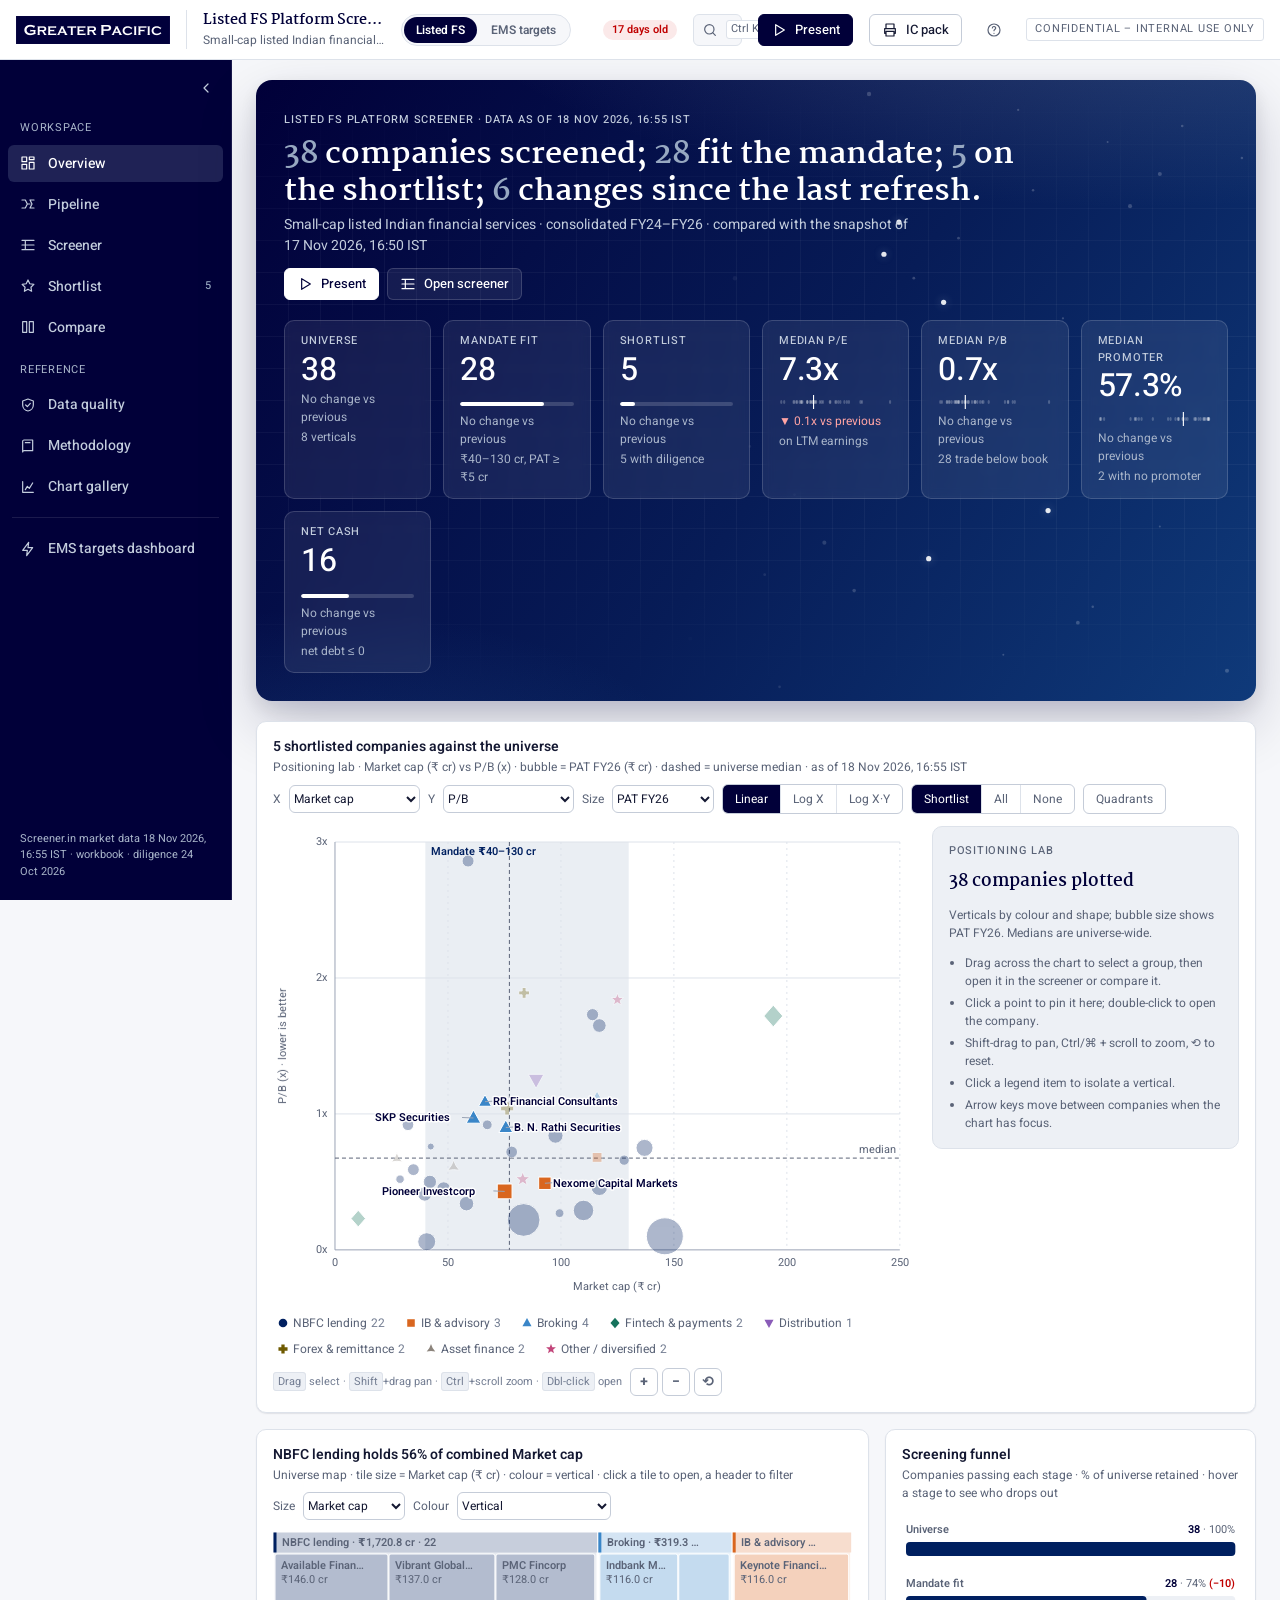
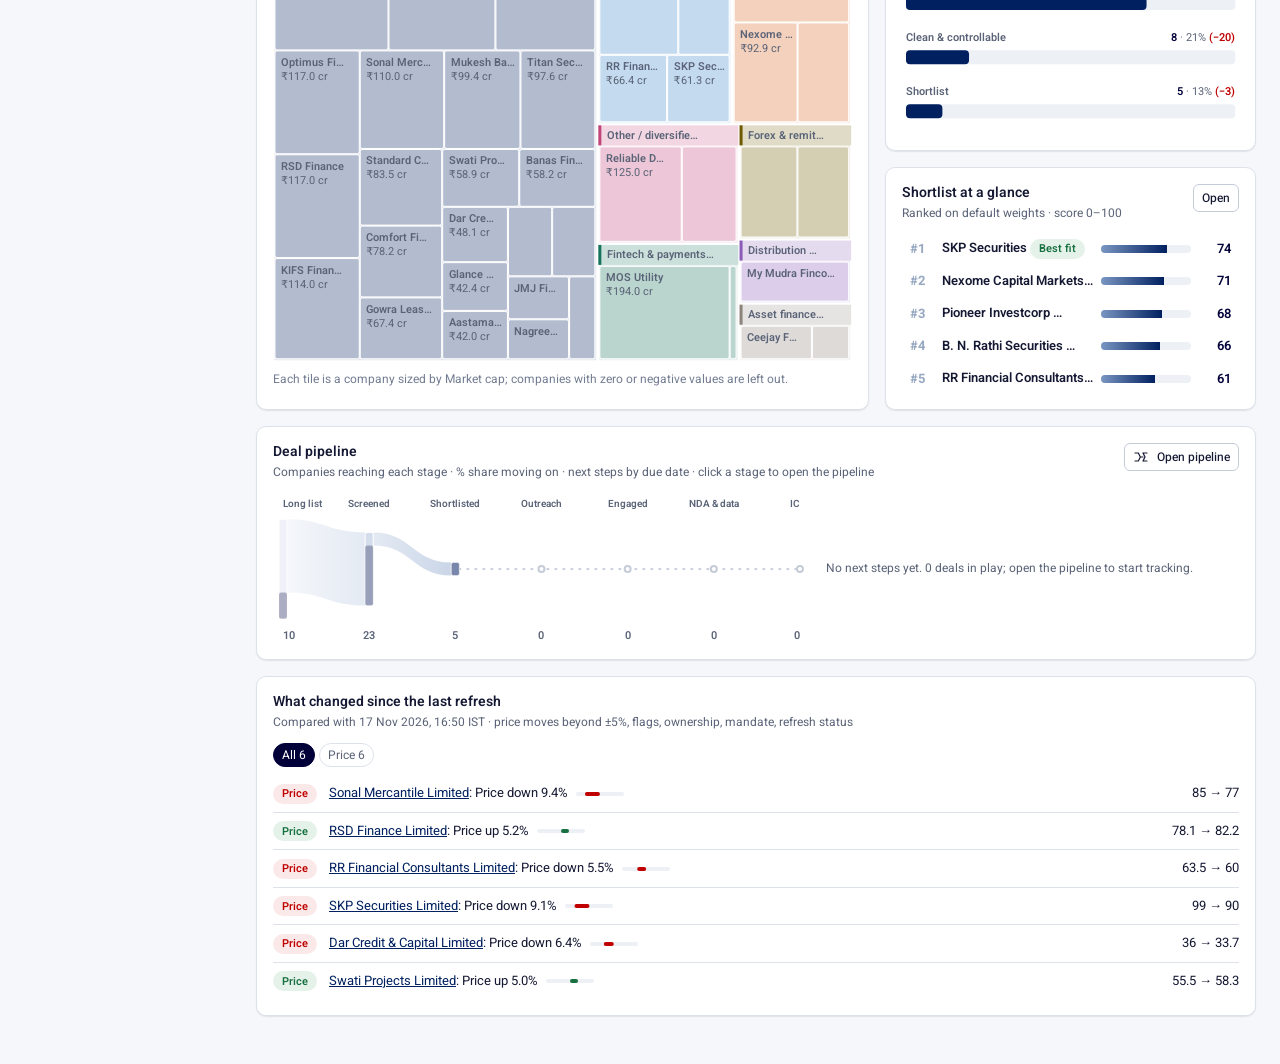
==== index.html @ 215ae6a1 "Rebuild dashboards" ====
<!doctype html>
<html lang="en-IN">
<head>
<meta charset="utf-8">
<meta name="viewport" content="width=device-width,initial-scale=1">
<meta name="robots" content="noindex,nofollow">
<meta name="generator" content="gpc-dashboard-kit 2026-11-18T11:25:16Z">
<title>Greater Pacific - dashboard</title>
<link rel="icon" type="image/png" href="[data-uri]">
<style>@font-face{font-family:'Heebo';font-style:normal;font-weight:100 900;font-display:swap;src:url([data-uri]) format('woff2')}
@font-face{font-family:'Martel';font-style:normal;font-weight:400;font-display:swap;src:url([data-uri]) format('woff2')}
@font-face{font-family:'Martel';font-style:normal;font-weight:700;font-display:swap;src:url([data-uri]) format('woff2')}
/* Greater Pacific dashboard kit — design tokens.
   The ONLY file allowed to contain literal colours, font sizes or spacing values (enforced by qa.ps1).
   Brand values: see brand/brand.json. Light theme only (no dark theme in the brand material). */
:root{
  color-scheme: light;

  /* Brand */
  --brand-primary:   #010039;  /* logo navy */
  --brand-secondary: #002060;  /* deck navy */
  --brand-accent:    #97A8C1;  /* website steel blue */
  --brand-on-primary:#FFFFFF;

  /* Neutral scale (cool grey, tuned toward the brand navy) */
  --n-0:   #FFFFFF;
  --n-50:  #F6F7FA;
  --n-100: #EDF0F5;
  --n-200: #DDE2EA;
  --n-300: #C5CCD8;
  --n-400: #9AA3B5;
  --n-500: #737D92;
  --n-600: #5A6377;
  --n-700: #434B5E;
  --n-800: #2A3044;
  --n-900: #141832;

  /* Surfaces, text, borders */
  --bg:            var(--n-50);
  --surface:       var(--n-0);
  --surface-sunk:  var(--n-100);
  --surface-raise: var(--n-0);
  --surface-brand: var(--brand-primary);
  --border:        var(--n-200);
  --border-strong: var(--n-300);
  --text:          var(--n-900);
  --text-muted:    var(--n-600);
  --text-subtle:   var(--n-500);
  --text-on-brand: var(--brand-on-primary);
  --link:          var(--brand-secondary);
  --focus:         #2F6FD6;
  --select-bg:     #E4EAF4;
  --hover-bg:      var(--n-100);
  --overlay:       rgba(1,0,57,.42);
  --shadow-1: 0 1px 2px rgba(1,0,57,.06), 0 1px 1px rgba(1,0,57,.04);
  --shadow-2: 0 6px 24px rgba(1,0,57,.14), 0 2px 6px rgba(1,0,57,.08);

  /* Semantic — chosen to sit apart from the navy/steel brand hues */
  --positive:    #17703F;
  --positive-bg: #E5F2EA;
  --negative:    #C00000;  /* the deck red, used only to mean "negative" */
  --negative-bg: #FBE9E9;
  --warning:     #9A5B00;
  --warning-bg:  #FBF0DC;
  --info:        #1D5FA8;
  --info-bg:     #E3EDF8;

  /* Data-viz: categorical (8), anchored on the brand navy; order = assignment order */
  --viz-1: #002060;  /* brand navy */
  --viz-2: #D9661F;  /* deck orange, deepened for contrast */
  --viz-3: #3A86C8;  /* deck light blue, deepened */
  --viz-4: #16735C;  /* teal */
  --viz-5: #8A5CB8;  /* violet */
  --viz-6: #6E5A00;  /* dark olive */
  --viz-7: #8C847C;  /* warm grey */
  --viz-8: #C2457A;  /* rose */
  --viz-muted: var(--n-300);
  --viz-band:  rgba(151,168,193,.20);
  --viz-grid:  var(--n-200);
  --viz-axis:  var(--n-400);
  --viz-median: var(--n-600);

  /* Sequential (navy, light → dark) */
  --seq-1: #EEF2F8; --seq-2: #D3DDEC; --seq-3: #A9BCD9; --seq-4: #7A96C2;
  --seq-5: #4D70A8; --seq-6: #284C8A; --seq-7: #002060;
  /* Diverging (red ↔ neutral ↔ navy) */
  --div-n3: #B2182B; --div-n2: #E07B6E; --div-n1: #F7CFC8; --div-0: #F2F2F2;
  --div-p1: #C9D6EA; --div-p2: #6F8FC4; --div-p3: #002060;

  /* Typography */
  --font-display: "Martel", Georgia, "Times New Roman", serif;
  --font-body: "Heebo", Arial, "Helvetica Neue", system-ui, sans-serif;
  --font-num: "Heebo", Arial, system-ui, sans-serif;
  --fs-display: 30px; --lh-display: 1.2;
  --fs-h1: 22px;      --lh-h1: 1.25;
  --fs-h2: 17px;      --lh-h2: 1.3;
  --fs-h3: 14px;      --lh-h3: 1.35;
  --fs-body: 14px;    --lh-body: 1.5;
  --fs-small: 13px;
  --fs-caption: 12px;
  --fs-micro: 11px;
  --fs-kpi: 24px;
  --fw-regular: 400; --fw-medium: 500; --fw-semibold: 600; --fw-bold: 700;
  --tracking-caps: .07em;

  /* Spacing (4px base) */
  --s-0: 0; --s-px: 1px; --s-half: 2px;
  --s-1: 4px; --s-2: 8px; --s-3: 12px; --s-4: 16px; --s-5: 20px; --s-6: 24px; --s-8: 32px; --s-10: 40px; --s-12: 48px; --s-16: 64px;

  /* Shape and layout */
  --r-1: 3px; --r-2: 6px; --r-3: 10px; --r-pill: 999px;
  --bw: 1px; --bw-2: 2px; --bw-3: 3px;
  --sidebar-w: 232px; --sidebar-w-collapsed: 60px; --header-h: 60px;
  --content-max: 1560px;
  --logo-h: 28px;  /* logo rendered height; min width 112px per brand.json */
  --icon: 16px; --dot: 8px; --spark-w: 64px; --spark-h: 18px;
  --z-header: 30; --z-drawer: 40; --z-modal: 50; --z-tip: 60;
  --dur-1: .12s; --dur-2: .35s; --dur-3: .6s; --dur-4: .9s;
  --ease: cubic-bezier(.2,.7,.2,1);
  --ease-spring: cubic-bezier(.34,1.4,.64,1);

  /* Brand surfaces on dark (hero bands, navy sidebar, presentation mode) */
  --hero-from: #010039;
  --hero-mid:  #071C57;
  --hero-to:   #0F3A7A;
  --hero-glow: rgba(151,168,193,.30);
  --hero-glow-2: rgba(58,134,200,.22);
  --hero-grid: rgba(255,255,255,.045);
  --on-dark: #FFFFFF;
  --on-dark-muted: #C3CDDD;
  --on-dark-subtle: #A9B5CA;
  --on-dark-border: rgba(255,255,255,.16);
  --glass-bg: rgba(255,255,255,.075);
  --glass-bg-hover: rgba(255,255,255,.13);
  --glass-border: rgba(255,255,255,.16);
  --positive-on-dark: #7CE3AE;
  --negative-on-dark: #FFA4A4;
  --warning-on-dark: #FFD48A;
  --star: #FFFFFF;
  --star-dim: rgba(255,255,255,.22);
  --star-glow: rgba(151,168,193,.55);
  --side-bg: #010039;
  --side-text: #C3CDDD;
  --side-text-strong: #FFFFFF;
  --side-hover: rgba(255,255,255,.07);
  --side-active: rgba(151,168,193,.20);
  --side-accent: #97A8C1;
  --side-border: rgba(255,255,255,.10);

  /* Interaction */
  --shadow-3: 0 24px 60px rgba(1,0,57,.20), 0 8px 20px rgba(1,0,57,.10);
  --shadow-hover: 0 10px 28px rgba(1,0,57,.12), 0 2px 6px rgba(1,0,57,.06);
  --brush-fill: rgba(47,111,214,.10);
  --brush-stroke: #2F6FD6;
  --pulse: rgba(0,32,96,.35);
  --pulse-on-dark: rgba(255,255,255,.55);
  --bar-pos: rgba(0,32,96,.12);
  --bar-neg: rgba(192,0,0,.12);
  --tint-strength: 26%;

  /* Extra type sizes */
  --fs-hero: 30px; --lh-hero: 1.22;
  --fs-hero-m: 21px;
  --fs-kpi-hero: 32px;
  --fs-tiny: 10px;

  /* Extra layout */
  --r-4: 16px;
  --hero-pad: 28px;
  --lab-h: 470px;
  --col-w: 276px; --drawer-w: 500px; --av: 26px; --av-sm: 18px;
  --river-particle: rgba(255,255,255,.85);
  --tm-h: 430px;
}

/* Greater Pacific dashboard kit — components. Uses tokens only (see tokens.css); qa.ps1 rejects literals. */
*{box-sizing:border-box}
html{scroll-padding-top:calc(var(--header-h) + var(--s-4))}
body{margin:var(--s-0);background:var(--bg);color:var(--text);font-family:var(--font-body);font-size:var(--fs-body);line-height:var(--lh-body);-webkit-font-smoothing:antialiased}
.num,td.n,.kpi-v,.tnum{font-family:var(--font-num);font-variant-numeric:tabular-nums lining-nums}
h1,h2,h3{margin:var(--s-0);font-weight:var(--fw-semibold)}
h1{font-family:var(--font-display);font-size:var(--fs-h1);line-height:var(--lh-h1);font-weight:var(--fw-bold);color:var(--brand-primary)}
h2{font-family:var(--font-body);font-size:var(--fs-h2);line-height:var(--lh-h2)}
h3{font-size:var(--fs-h3);line-height:var(--lh-h3)}
.display{font-family:var(--font-display);font-size:var(--fs-display);line-height:var(--lh-display);font-weight:var(--fw-bold);color:var(--brand-primary)}
.caption{font-size:var(--fs-caption);color:var(--text-muted)}
.eyebrow{font-size:var(--fs-micro);letter-spacing:var(--tracking-caps);text-transform:uppercase;color:var(--text-muted);font-weight:var(--fw-medium)}
.muted{color:var(--text-muted)} .subtle{color:var(--text-subtle)}
.pos{color:var(--positive)} .neg{color:var(--negative)} .na{color:var(--text-subtle)}
a{color:var(--link)}
button{font:inherit;color:inherit;cursor:pointer}
:focus-visible{outline:var(--bw-2) solid var(--focus);outline-offset:var(--s-half)}
.sr{position:absolute;width:var(--s-px);height:var(--s-px);overflow:hidden;clip:rect(0 0 0 0);white-space:nowrap}
.skip{position:absolute;left:var(--s-2);top:var(--s-2);z-index:var(--z-modal);background:var(--surface);padding:var(--s-2) var(--s-3);border-radius:var(--r-2);transform:translateY(-200%)}
.skip:focus{transform:none}

/* ---------- header ---------- */
.hdr{position:sticky;top:var(--s-0);z-index:var(--z-header);height:var(--header-h);background:var(--surface);border-bottom:var(--bw) solid var(--border);display:flex;align-items:center;gap:var(--s-4);padding:var(--s-0) var(--s-4)}
.hdr .logo{display:flex;align-items:center;padding:var(--s-1) var(--s-0);flex:none}
.hdr .logo img{height:var(--logo-h);width:auto;min-width:calc(var(--logo-h) * 5.5);display:block}
.hdr .prod{display:flex;flex-direction:column;min-width:var(--s-0);border-left:var(--bw) solid var(--border);padding-left:var(--s-4)}
.hdr .prod b{font-family:var(--font-display);font-size:var(--fs-h3);color:var(--brand-primary);white-space:nowrap;overflow:hidden;text-overflow:ellipsis;font-weight:var(--fw-bold)}
.hdr .prod span{font-size:var(--fs-caption);color:var(--text-muted);white-space:nowrap;overflow:hidden;text-overflow:ellipsis}
.hdr .grow{flex:1}
.hdr .caption{white-space:nowrap}
.hdr .conf{font-size:var(--fs-micro);letter-spacing:var(--tracking-caps);text-transform:uppercase;color:var(--text-muted);border:var(--bw) solid var(--border);border-radius:var(--r-1);padding:var(--s-half) var(--s-2);white-space:nowrap}
.iconbtn{display:inline-flex;align-items:center;justify-content:center;gap:var(--s-2);height:var(--s-8);min-width:var(--s-8);padding:var(--s-0) var(--s-2);border:var(--bw) solid transparent;background:transparent;border-radius:var(--r-2);color:var(--text-muted)}
.iconbtn:hover{background:var(--hover-bg);color:var(--text)}
.iconbtn svg{width:var(--icon);height:var(--icon);flex:none}
.searchbtn{white-space:nowrap;border-color:var(--border);color:var(--text-muted);min-width:calc(var(--s-16) * 3);justify-content:flex-start;background:var(--bg)}
.searchbtn kbd{margin-left:auto;font-family:var(--font-num);font-size:var(--fs-micro);border:var(--bw) solid var(--border);border-radius:var(--r-1);padding:var(--s-0) var(--s-1);background:var(--surface)}
.btn{display:inline-flex;align-items:center;gap:var(--s-2);height:var(--s-8);padding:var(--s-0) var(--s-3);border:var(--bw) solid var(--border-strong);background:var(--surface);border-radius:var(--r-2);font-size:var(--fs-small);font-weight:var(--fw-medium);color:var(--text);white-space:nowrap;text-decoration:none}
.btn:hover{border-color:var(--brand-secondary);color:var(--brand-secondary)}
.btn.primary{background:var(--brand-primary);border-color:var(--brand-primary);color:var(--text-on-brand)}
.btn.primary:hover{background:var(--brand-secondary);color:var(--text-on-brand)}
.btn.sm{height:calc(var(--s-6) + var(--s-1));padding:var(--s-0) var(--s-2);font-size:var(--fs-caption)}
.btn svg{width:var(--icon);height:var(--icon)}

/* pills */
.pill{display:inline-flex;align-items:center;gap:var(--s-1);height:calc(var(--s-5));padding:var(--s-0) var(--s-2);border-radius:var(--r-pill);font-size:var(--fs-micro);font-weight:var(--fw-semibold);white-space:nowrap;border:var(--bw) solid transparent;line-height:1}
.pill .dot{width:var(--dot);height:var(--dot);border-radius:var(--r-pill);flex:none}
.pill.pos{background:var(--positive-bg);color:var(--positive)}
.pill.neg{background:var(--negative-bg);color:var(--negative)}
.pill.warn{background:var(--warning-bg);color:var(--warning)}
.pill.info{background:var(--info-bg);color:var(--info)}
.pill.neu{background:var(--surface-sunk);color:var(--text-muted)}
.pill.brand{background:var(--brand-primary);color:var(--text-on-brand)}
.pill.outline{background:var(--surface);border-color:var(--border-strong);color:var(--text-muted)}
.vpill{display:inline-flex;align-items:center;gap:var(--s-1);font-size:var(--fs-micro);color:var(--text-muted);white-space:nowrap}
.vpill .dot{width:var(--dot);height:var(--dot);border-radius:var(--r-pill);flex:none}
.pills{display:flex;flex-wrap:wrap;gap:var(--s-1) var(--s-2);align-items:center}

/* ---------- shell ---------- */
.shell{display:grid;grid-template-columns:var(--sidebar-w) minmax(var(--s-0),1fr);min-height:calc(100vh - var(--header-h))}
.shell.collapsed{grid-template-columns:var(--sidebar-w-collapsed) minmax(var(--s-0),1fr)}
.side{position:sticky;top:var(--header-h);height:calc(100vh - var(--header-h));overflow:auto;background:var(--surface);border-right:var(--bw) solid var(--border);padding:var(--s-3) var(--s-2);display:flex;flex-direction:column;gap:var(--s-1)}
.side a{display:flex;align-items:center;gap:var(--s-3);padding:var(--s-2) var(--s-3);border-radius:var(--r-2);color:var(--text-muted);text-decoration:none;font-weight:var(--fw-medium);white-space:nowrap;overflow:hidden}
.side a svg{width:var(--icon);height:var(--icon);flex:none}
.side a:hover{background:var(--hover-bg);color:var(--text)}
.side a[aria-current=page]{background:var(--select-bg);color:var(--brand-primary)}
.side .ct{margin-left:auto;font-family:var(--font-num);font-size:var(--fs-micro);color:var(--text-subtle)}
.side .sep{height:var(--s-px);background:var(--border);margin:var(--s-2) var(--s-1)}
.side .foot{margin-top:auto;font-size:var(--fs-micro);color:var(--text-subtle);padding:var(--s-2) var(--s-3)}
.collapsed .side a span,.collapsed .side .ct,.collapsed .side .foot{display:none}
.collapsed .side a{justify-content:center;padding:var(--s-2)}
.main{min-width:var(--s-0);padding:var(--s-5) var(--s-6) var(--s-12);max-width:var(--content-max);width:100%}
.scrim{display:none}
@media (max-width:900px){
  .shell,.shell.collapsed{grid-template-columns:minmax(var(--s-0),1fr)}
  .side{position:fixed;left:var(--s-0);top:var(--s-0);height:100vh;width:min(var(--sidebar-w), 85vw);z-index:var(--z-drawer);transform:translateX(-105%);transition:transform var(--dur-1) var(--ease);box-shadow:var(--shadow-2)}
  .drawer-open .side{transform:none}
  .drawer-open .scrim{display:block;position:fixed;inset:var(--s-0);background:var(--overlay);z-index:calc(var(--z-drawer) - 1)}
  .collapsed .side a span,.collapsed .side .ct,.collapsed .side .foot{display:revert}
  .main{padding:var(--s-4) var(--s-4) var(--s-12)}
  .hdr{gap:var(--s-2);padding:var(--s-0) var(--s-3)}
  .hdr .prod,.hdr .conf-wide,.searchbtn .lbl,.searchbtn kbd,.hdr .hide-m{display:none}
  .searchbtn{min-width:var(--s-8)}
}
@media (min-width:901px){ .only-m{display:none!important} }

/* chips bar */
.chipbar{display:flex;flex-wrap:wrap;gap:var(--s-2);align-items:center;margin-bottom:var(--s-4)}
.chipbar:empty{display:none}
.fchip{display:inline-flex;align-items:center;gap:var(--s-1);height:var(--s-6);padding:var(--s-0) var(--s-1) var(--s-0) var(--s-3);border-radius:var(--r-pill);background:var(--select-bg);color:var(--brand-primary);font-size:var(--fs-caption);font-weight:var(--fw-medium);border:var(--bw) solid var(--border)}
.fchip button{border:0;background:transparent;width:calc(var(--s-5));height:calc(var(--s-5));border-radius:var(--r-pill);display:inline-flex;align-items:center;justify-content:center;color:var(--brand-primary)}
.fchip button:hover{background:var(--surface)}
.fchip button svg{width:var(--s-3);height:var(--s-3)}
.linkbtn{border:0;background:none;padding:var(--s-0);color:var(--link);font-size:var(--fs-caption);text-decoration:underline;text-underline-offset:var(--s-half)}

/* page header */
.ph{display:flex;flex-wrap:wrap;align-items:flex-end;justify-content:space-between;gap:var(--s-3) var(--s-6);margin-bottom:var(--s-4)}
.ph p{margin:var(--s-1) var(--s-0) var(--s-0);color:var(--text-muted);max-width:90ch}
.ph .acts{display:flex;flex-wrap:wrap;gap:var(--s-2)}

/* cards and grids */
.card{background:var(--surface);border:var(--bw) solid var(--border);border-radius:var(--r-3);padding:var(--s-4);min-width:var(--s-0);box-shadow:var(--shadow-1)}
.card.flush{padding:var(--s-0)}
.card-h{display:flex;flex-wrap:wrap;justify-content:space-between;align-items:flex-start;gap:var(--s-2) var(--s-4);margin-bottom:var(--s-3)}
.card.flush .card-h{padding:var(--s-4) var(--s-4) var(--s-0)}
.card-h h2{font-size:var(--fs-h3);font-weight:var(--fw-semibold)}
.card-h .sub{font-size:var(--fs-caption);color:var(--text-muted);margin-top:var(--s-half)}
.grid{display:grid;gap:var(--s-4)}
.g2{grid-template-columns:repeat(2,minmax(var(--s-0),1fr))}
.g3{grid-template-columns:repeat(3,minmax(var(--s-0),1fr))}
.g-main{grid-template-columns:minmax(var(--s-0),1.65fr) minmax(var(--s-0),1fr)}
@media (max-width:1100px){.g3,.g-main{grid-template-columns:minmax(var(--s-0),1fr)}}
@media (max-width:760px){.g2{grid-template-columns:minmax(var(--s-0),1fr)}}
.stack{display:flex;flex-direction:column;gap:var(--s-4)}

/* headline + KPIs */
.headline{font-family:var(--font-display);font-size:var(--fs-h2);line-height:var(--lh-h2);color:var(--brand-primary);margin:var(--s-0) var(--s-0) var(--s-4);max-width:100ch}
.kpis{display:grid;grid-template-columns:repeat(auto-fit,minmax(calc(var(--s-16) * 2.4),1fr));gap:var(--s-px);background:var(--border);border:var(--bw) solid var(--border);border-radius:var(--r-3);overflow:hidden}
.kpi{background:var(--surface);padding:var(--s-3) var(--s-4);display:flex;flex-direction:column;gap:var(--s-half);min-width:var(--s-0)}
.kpi-v{font-size:var(--fs-kpi);font-weight:var(--fw-medium);line-height:1.15;color:var(--text)}
.kpi-v small{font-size:var(--fs-small);color:var(--text-muted);font-weight:var(--fw-regular)}
.kpi .delta{font-size:var(--fs-caption);font-family:var(--font-num)}
.kpi .ctx{font-size:var(--fs-caption);color:var(--text-muted)}
a.kpi{text-decoration:none;color:inherit}
a.kpi:hover{background:var(--hover-bg)}

/* change list */
.chg{list-style:none;margin:var(--s-0);padding:var(--s-0);display:flex;flex-direction:column}
.chg li{display:grid;grid-template-columns:auto minmax(var(--s-0),1fr) auto;gap:var(--s-3);align-items:baseline;padding:var(--s-2) var(--s-0);border-bottom:var(--bw) solid var(--border);font-size:var(--fs-small)}
.chg li:last-child{border-bottom:0}
.chg .what{min-width:var(--s-0)}
.chg .v{font-family:var(--font-num);white-space:nowrap;max-width:calc(var(--s-16) * 3);overflow:hidden;text-overflow:ellipsis}
.empty{padding:var(--s-8) var(--s-4);text-align:center;color:var(--text-muted);font-size:var(--fs-small)}

/* ---------- table ---------- */
.tbar{display:flex;flex-wrap:wrap;gap:var(--s-2);align-items:center;padding:var(--s-3) var(--s-4);border-bottom:var(--bw) solid var(--border)}
.tbar .grow{flex:1}
.tbar select,.inp{font:inherit;font-size:var(--fs-small);height:var(--s-8);border:var(--bw) solid var(--border-strong);border-radius:var(--r-2);background:var(--surface);color:var(--text);padding:var(--s-0) var(--s-2);min-width:var(--s-0)}
.inp{width:100%}
.tscroll{overflow:auto;max-height:calc(100vh - var(--header-h) - var(--s-16) * 2)}
table.grid-t{border-collapse:separate;border-spacing:var(--s-0);width:max-content;min-width:100%;font-size:var(--fs-small)}
.grid-t th,.grid-t td{padding:var(--s-2) var(--s-3);border-bottom:var(--bw) solid var(--border);white-space:nowrap;background:var(--surface)}
.grid-t thead th{position:sticky;top:var(--s-0);z-index:3;font-weight:var(--fw-medium);color:var(--text-muted);font-size:var(--fs-caption);text-align:right;vertical-align:bottom;user-select:none}
.grid-t thead tr.grp th{top:var(--s-0);text-align:center;font-size:var(--fs-micro);letter-spacing:var(--tracking-caps);text-transform:uppercase;color:var(--brand-secondary);border-bottom:var(--bw-2) solid var(--brand-accent);padding:var(--s-1) var(--s-3)}
.grid-t thead tr.cols th{top:calc(var(--s-6) + var(--s-half))}
.grid-t thead th.sortable{cursor:pointer}
.grid-t thead th.sortable:hover{color:var(--text)}
.grid-t thead th[aria-sort]{color:var(--brand-primary)}
.grid-t .sortk{font-family:var(--font-num);font-size:var(--fs-micro);margin-left:var(--s-half)}
.grid-t td{text-align:right;font-family:var(--font-num);font-variant-numeric:tabular-nums}
.grid-t th.l,.grid-t td.l{text-align:left;font-family:var(--font-body)}
.grid-t .stk{position:sticky;left:var(--s-0);z-index:2;box-shadow:inset calc(var(--bw) * -1) 0 0 var(--border)}
.grid-t thead .stk{z-index:4}
.grid-t tbody tr{cursor:pointer}
.grid-t tbody tr:hover td{background:var(--hover-bg)}
.grid-t tbody tr.sel td{background:var(--select-bg)}
.grid-t td.first{min-width:calc(var(--s-16) * 4.4);max-width:calc(var(--s-16) * 5.2);white-space:normal}
.cname{font-weight:var(--fw-semibold);color:var(--text);display:block;line-height:1.3}
.cmeta{display:flex;flex-wrap:wrap;gap:var(--s-1) var(--s-2);margin-top:var(--s-1);font-size:var(--fs-micro);color:var(--text-muted)}
.grid-t td.desc{white-space:normal;min-width:calc(var(--s-16) * 4.5);max-width:calc(var(--s-16) * 6);color:var(--text-muted);font-size:var(--fs-caption);font-family:var(--font-body);text-align:left}
.grid-t .gstart{border-left:var(--bw) solid var(--border)}
.heat-p1{background:var(--div-p1)!important} .heat-p2{background:var(--div-p1)!important;box-shadow:inset 0 calc(var(--bw-3) * -1) 0 var(--div-p2)}
.heat-n1{background:var(--div-n1)!important} .heat-n2{background:var(--div-n1)!important;box-shadow:inset 0 calc(var(--bw-3) * -1) 0 var(--div-n2)}
.nm{color:var(--text-subtle);border-bottom:var(--bw) dotted var(--text-subtle);cursor:help}
.spark{display:inline-block;vertical-align:middle}
.mandate-edge td.first{box-shadow:inset var(--bw-3) 0 0 var(--brand-secondary), inset calc(var(--bw) * -1) 0 0 var(--border)}

/* popover / menus */
.pop{position:absolute;z-index:var(--z-modal);background:var(--surface);border:var(--bw) solid var(--border);border-radius:var(--r-3);box-shadow:var(--shadow-2);padding:var(--s-3);min-width:calc(var(--s-16) * 4);max-height:70vh;overflow:auto}
.pop h4{margin:var(--s-2) var(--s-0) var(--s-1);font-size:var(--fs-micro);letter-spacing:var(--tracking-caps);text-transform:uppercase;color:var(--text-muted)}
.chk{display:flex;align-items:center;gap:var(--s-2);font-size:var(--fs-small);padding:var(--s-1) var(--s-0);cursor:pointer}
.chk input{accent-color:var(--brand-secondary);width:var(--icon);height:var(--icon);margin:var(--s-0)}

/* filter panel */
.fpanel{display:flex;flex-direction:column;gap:var(--s-4)}
.fgrp{display:flex;flex-direction:column;gap:var(--s-2)}
.fgrp > .eyebrow{display:block}
.rng{display:grid;grid-template-columns:1fr auto 1fr;gap:var(--s-1);align-items:center}
.rng span{color:var(--text-subtle);font-size:var(--fs-caption)}
.rlab{display:flex;justify-content:space-between;gap:var(--s-2);font-size:var(--fs-small)}
.rlab em{font-style:normal;color:var(--text-subtle);font-family:var(--font-num);font-size:var(--fs-micro)}
.gchip{display:inline-flex;align-items:center;gap:var(--s-1);border:var(--bw) solid var(--border);border-radius:var(--r-pill);padding:var(--s-half) var(--s-2);font-size:var(--fs-caption);background:var(--surface);text-align:left;line-height:1.3}
.gchip .dot{width:var(--dot);height:var(--dot);border-radius:var(--r-pill);flex:none}
.gchip .n{font-family:var(--font-num);color:var(--text-subtle);font-size:var(--fs-micro)}
.gchip[aria-pressed=true]{background:var(--select-bg);border-color:var(--brand-secondary);color:var(--brand-primary)}
.scr-layout{display:grid;grid-template-columns:calc(var(--s-16) * 4) minmax(var(--s-0),1fr);gap:var(--s-4);align-items:start}
.scr-layout > .card:first-child{position:sticky;top:calc(var(--header-h) + var(--s-4));max-height:calc(100vh - var(--header-h) - var(--s-8));overflow:auto}
@media (max-width:1100px){.scr-layout{grid-template-columns:minmax(var(--s-0),1fr)}.scr-layout > .card:first-child{position:static;max-height:none}}
.scr-layout.nofp{grid-template-columns:minmax(var(--s-0),1fr)}
.scr-layout.nofp > aside{display:none}
details.fold > summary{cursor:pointer;list-style:none;display:flex;justify-content:space-between;align-items:center;font-weight:var(--fw-semibold)}
details.fold > summary::-webkit-details-marker{display:none}
@media (min-width:1101px){ details.fold > summary{display:none} }

/* company page */
.co-h{display:flex;flex-wrap:wrap;justify-content:space-between;gap:var(--s-3) var(--s-6);align-items:flex-start;margin-bottom:var(--s-4)}
.co-h .meta{display:flex;flex-wrap:wrap;gap:var(--s-2);align-items:center;margin-top:var(--s-2);font-size:var(--fs-small);color:var(--text-muted)}
.kv{display:grid;grid-template-columns:auto 1fr;gap:var(--s-1) var(--s-4);margin:var(--s-0);font-size:var(--fs-small)}
.kv dt{color:var(--text-muted)} .kv dd{margin:var(--s-0);text-align:right;font-family:var(--font-num)}
.notes{margin:var(--s-0);padding-left:var(--s-4);display:flex;flex-direction:column;gap:var(--s-2);font-size:var(--fs-small)}
.notes li::marker{color:var(--brand-accent)}
.srcs{display:flex;flex-wrap:wrap;gap:var(--s-1) var(--s-3);font-size:var(--fs-caption)}
.calc{display:grid;gap:var(--s-3)}
.calc input[type=range]{width:100%;accent-color:var(--brand-secondary)}
.calc .out{display:grid;grid-template-columns:repeat(3,minmax(var(--s-0),1fr));gap:var(--s-px);background:var(--border);border-radius:var(--r-2);overflow:hidden}
.calc .out div{background:var(--surface-sunk);padding:var(--s-2) var(--s-3)}
.calc .out b{display:block;font-family:var(--font-num);font-size:var(--fs-h2);font-weight:var(--fw-medium)}
.dq{list-style:none;margin:var(--s-0);padding:var(--s-0);display:flex;flex-direction:column;gap:var(--s-2);font-size:var(--fs-small)}
.dq li{display:flex;gap:var(--s-2);align-items:baseline}
.pn{display:flex;gap:var(--s-2)}

/* shortlist + compare */
.cards{display:grid;grid-template-columns:repeat(auto-fill,minmax(calc(var(--s-16) * 5),1fr));gap:var(--s-4)}
.scard{display:flex;flex-direction:column;gap:var(--s-3)}
.scard .top{display:flex;justify-content:space-between;gap:var(--s-2);align-items:flex-start}
.scard .rank{font-family:var(--font-num);font-size:var(--fs-h2);color:var(--brand-accent);font-weight:var(--fw-bold)}
.scard .thesis{margin:var(--s-0);font-size:var(--fs-small)}
.mini{display:grid;grid-template-columns:repeat(3,minmax(var(--s-0),1fr));gap:var(--s-px);background:var(--border);border-radius:var(--r-2);overflow:hidden}
.mini div{background:var(--surface-sunk);padding:var(--s-1) var(--s-2);font-size:var(--fs-micro);color:var(--text-muted)}
.mini b{display:block;font-family:var(--font-num);font-size:var(--fs-small);color:var(--text);font-weight:var(--fw-medium)}
.wts{display:grid;grid-template-columns:repeat(auto-fit,minmax(calc(var(--s-16) * 3),1fr));gap:var(--s-2) var(--s-5)}
.wt{display:grid;grid-template-columns:1fr auto;gap:var(--s-1) var(--s-2);font-size:var(--fs-small);align-items:center}
.wt input{grid-column:1/-1;width:100%;accent-color:var(--brand-secondary)}
.wt b{font-family:var(--font-num)}
table.cmp{border-collapse:collapse;width:100%;font-size:var(--fs-small)}
.cmp th,.cmp td{padding:var(--s-2) var(--s-3);border-bottom:var(--bw) solid var(--border);text-align:right;vertical-align:top}
.cmp th.l,.cmp td.l{text-align:left}
.cmp thead th{font-weight:var(--fw-semibold);color:var(--brand-primary);vertical-align:bottom}
.cmp tr.sec td{background:var(--surface-sunk);font-size:var(--fs-micro);letter-spacing:var(--tracking-caps);text-transform:uppercase;color:var(--brand-secondary);font-weight:var(--fw-semibold);text-align:left}
.cmp td.best{background:var(--positive-bg);color:var(--positive);font-weight:var(--fw-semibold)}
.cmp td.worst{background:var(--negative-bg);color:var(--negative)}
.cmp td{font-family:var(--font-num)}
.cmp td.l,.cmp td.note{font-family:var(--font-body)}
.cmp td.note{text-align:left;white-space:normal;font-size:var(--fs-caption);color:var(--text-muted)}

/* funnel */
.funnel{display:flex;flex-direction:column;gap:var(--s-2)}
.fstage{display:grid;grid-template-columns:minmax(var(--s-0),1fr) auto;gap:var(--s-1) var(--s-3);text-decoration:none;color:inherit;padding:var(--s-2);border-radius:var(--r-2)}
.fstage:hover{background:var(--hover-bg)}
.fstage .bar{grid-column:1/-1;height:var(--s-3);background:var(--surface-sunk);border-radius:var(--r-1);overflow:hidden}
.fstage .bar i{display:block;height:100%;background:var(--brand-secondary);border-radius:var(--r-1)}
.fstage b{font-family:var(--font-num);font-size:var(--fs-h2);font-weight:var(--fw-medium)}
.fstage .l{font-size:var(--fs-small);font-weight:var(--fw-medium)}
.fstage .d{font-size:var(--fs-caption);color:var(--text-muted)}

/* search modal */
.modal{position:fixed;inset:var(--s-0);z-index:var(--z-modal);background:var(--overlay);display:flex;align-items:flex-start;justify-content:center;padding-top:12vh}
.modal[hidden]{display:none}
.sbox{width:min(calc(var(--s-16) * 10), 92vw);background:var(--surface);border-radius:var(--r-3);box-shadow:var(--shadow-2);overflow:hidden}
.sbox input{width:100%;border:0;border-bottom:var(--bw) solid var(--border);padding:var(--s-4);font:inherit;font-size:var(--fs-h2);outline:none}
.sres{list-style:none;margin:var(--s-0);padding:var(--s-2);max-height:55vh;overflow:auto}
.sres li a{display:flex;justify-content:space-between;gap:var(--s-3);padding:var(--s-2) var(--s-3);border-radius:var(--r-2);text-decoration:none;color:var(--text)}
.sres li a[aria-selected=true],.sres li a:hover{background:var(--select-bg)}
.sres .k{font-size:var(--fs-caption);color:var(--text-muted)}
.sres mark{background:var(--warning-bg);color:inherit}

/* tooltip + toast */
.tip{position:fixed;z-index:var(--z-tip);pointer-events:none;background:var(--n-900);color:var(--n-0);font-size:var(--fs-caption);line-height:1.4;padding:var(--s-2) var(--s-3);border-radius:var(--r-2);max-width:calc(var(--s-16) * 5);box-shadow:var(--shadow-2)}
.tip[hidden]{display:none}
.tip b{font-weight:var(--fw-semibold)}
.toast{position:fixed;left:50%;bottom:var(--s-6);transform:translateX(-50%);z-index:var(--z-tip);background:var(--n-900);color:var(--n-0);padding:var(--s-2) var(--s-4);border-radius:var(--r-2);font-size:var(--fs-small)}
.toast[hidden]{display:none}
[data-tip]{cursor:help}
th[data-tip]{cursor:pointer}

/* ---------- charts ---------- */
.chart{width:100%;display:block;overflow:visible}
.chart text{font-family:var(--font-num);font-size:var(--fs-micro);fill:var(--text-muted)}
.chart .ttl{font-family:var(--font-body)}
.chart .lbl{fill:var(--text);font-weight:var(--fw-medium)}
.chart .lbl-strong{fill:var(--brand-primary);font-weight:var(--fw-semibold);font-family:var(--font-body)}
.chart .halo{stroke:var(--surface);stroke-width:var(--bw-3);paint-order:stroke;stroke-linejoin:round}
.chart .grid{stroke:var(--viz-grid);stroke-width:var(--bw)}
.chart .axis{stroke:var(--viz-axis);stroke-width:var(--bw)}
.chart .zero{stroke:var(--viz-axis);stroke-width:var(--bw)}
.chart .med{stroke:var(--viz-median);stroke-width:var(--bw);stroke-dasharray:4 3}
.chart .band{fill:var(--viz-band)}
.chart .bandt{fill:var(--brand-secondary);font-family:var(--font-body);font-weight:var(--fw-semibold)}
.chart .mk{stroke:var(--surface);stroke-width:var(--bw);transition:opacity var(--dur-1)}
.chart .mk.faded{opacity:.28}
.chart .mk.out{fill-opacity:.35}
.chart .mk.hl{stroke:var(--brand-primary);stroke-width:var(--bw-2)}
.chart .leader{stroke:var(--viz-axis);stroke-width:var(--bw)}
.chart [data-s]{transition:opacity var(--dur-1)}
.chart.hovering [data-s]:not(.on){opacity:.18}
.chart .hit{fill:transparent;cursor:pointer}
.legend{display:flex;flex-wrap:wrap;gap:var(--s-1) var(--s-3);margin-top:var(--s-2);font-size:var(--fs-caption);color:var(--text-muted)}
.legend button{display:inline-flex;align-items:center;gap:var(--s-1);border:0;background:none;padding:var(--s-half) var(--s-1);border-radius:var(--r-1);color:inherit}
.legend button:hover{background:var(--hover-bg)}
.legend button[aria-pressed=false]{opacity:.4}
.legend svg{width:var(--s-3);height:var(--s-3)}
.legend .note{color:var(--text-subtle)}
.ch-anim .grow{transform-box:fill-box;transform-origin:bottom;animation:ch-grow var(--dur-3) var(--ease) both}
.ch-anim .growx{transform-box:fill-box;transform-origin:left;animation:ch-growx var(--dur-3) var(--ease) both}
.ch-anim .fade{animation:ch-fade var(--dur-2) var(--ease) backwards}
@keyframes ch-grow{from{transform:scaleY(0)}to{transform:none}}
@keyframes ch-growx{from{transform:scaleX(0)}to{transform:none}}
@keyframes ch-fade{from{opacity:0}to{opacity:1}}
@media (prefers-reduced-motion:reduce){ .ch-anim .grow,.ch-anim .growx,.ch-anim .fade{animation:none} *{transition:none!important} }
.hbar{display:flex;height:var(--s-5);border-radius:var(--r-1);overflow:hidden;background:var(--surface-sunk)}
.hbar i{display:block;height:100%}
.gallery-item{border-top:var(--bw) solid var(--border);padding-top:var(--s-4)}
.axes{display:flex;gap:var(--s-2);align-items:center;font-size:var(--fs-caption);color:var(--text-muted)}
.axes select{font:inherit;font-size:var(--fs-caption);height:calc(var(--s-6) + var(--s-1));border:var(--bw) solid var(--border-strong);border-radius:var(--r-2);background:var(--surface);color:var(--text);max-width:calc(var(--s-16) * 2.6)}

/* methodology */
.defs{width:100%;border-collapse:collapse;font-size:var(--fs-small)}
.defs th,.defs td{text-align:left;padding:var(--s-2) var(--s-3);border-bottom:var(--bw) solid var(--border);vertical-align:top}
.defs th{color:var(--text-muted);font-weight:var(--fw-medium);font-size:var(--fs-caption)}
.prose{max-width:85ch;font-size:var(--fs-small)}
.prose p{margin:var(--s-0) var(--s-0) var(--s-3)}

/* ---------- print: IC pack (16:9) ---------- */
#pack{display:none}
body.printing.pack-preview > *:not(#pack):not(.tip){display:none!important} body.printing.pack-preview{background:var(--n-200)} body.printing.pack-preview #pack{display:block}
@page{size:13.333in 7.5in;margin:0}
@media print{
  body{background:var(--surface)}
  body.printing > *:not(#pack){display:none!important}
  body.printing #pack{display:block}
  body.print-compare .hdr, body.print-compare .side, body.print-compare .chipbar, body.print-compare .noprint{display:none!important}
  body.print-compare .shell{display:block}
  body.print-compare .main{padding:var(--s-0);max-width:none}
  .card{box-shadow:none}
}
.slide{width:13.333in;height:7.5in;position:relative;overflow:hidden;background:var(--surface);page-break-after:always;break-after:page;display:flex;flex-direction:column}
.slide:last-child{page-break-after:auto;break-after:auto}
.slide .sh{display:flex;align-items:center;gap:var(--s-4);padding:var(--s-4) var(--s-8) var(--s-3);border-bottom:var(--bw-2) solid var(--brand-primary);flex:none}
.slide .sh img{height:var(--s-6);width:auto}
.slide .sh h2{font-family:var(--font-display);color:var(--brand-primary);font-size:var(--fs-h1);font-weight:var(--fw-bold)}
.slide .sh .sec{margin-left:auto;font-size:var(--fs-caption);color:var(--text-muted);letter-spacing:var(--tracking-caps);text-transform:uppercase}
.slide .sb{flex:1;position:relative;overflow:hidden;padding:var(--s-4) var(--s-8)}
.slide .sb > .fit{transform-origin:top left;width:100%}
.slide .sf{display:flex;justify-content:space-between;gap:var(--s-4);padding:var(--s-2) var(--s-8);border-top:var(--bw) solid var(--border);font-size:var(--fs-micro);color:var(--text-muted);flex:none}
.slide.cover{background:var(--brand-primary);color:var(--text-on-brand);justify-content:center;padding:var(--s-0) var(--s-16)}
.slide.cover img{height:var(--s-12);width:auto;align-self:flex-start;margin-bottom:var(--s-12)}
.slide.cover h1{font-family:var(--font-display);color:var(--text-on-brand);font-size:var(--fs-display);margin-bottom:var(--s-3)}
.slide.cover p{margin:var(--s-0);color:var(--brand-accent);font-size:var(--fs-h2)}
.slide.cover .conf-big{margin-top:var(--s-12);border:var(--bw) solid var(--brand-accent);color:var(--brand-accent);align-self:flex-start;padding:var(--s-1) var(--s-3);letter-spacing:var(--tracking-caps);text-transform:uppercase;font-size:var(--fs-caption);border-radius:var(--r-1)}
.slide .tscroll{max-height:none;overflow:visible}
.slide .card{box-shadow:none}
.slide .cmp th,.slide .cmp td{padding:var(--s-1) var(--s-3)}
.slide .cmp td.l{white-space:nowrap}
.slide table.grid-t{width:100%}
.slide .grid-t td.first{max-width:none}

/* Greater Pacific dashboard kit — v2 interface layer (hero bands, navy shell, interactive charts, presentation mode).
   Tokens only (tokens.css). Loaded after base.css. */

/* ---------- navy shell ---------- */
.side{background:var(--side-bg);border-right-color:var(--side-border);color:var(--side-text)}
.side a{color:var(--side-text);position:relative}
.side a:hover{background:var(--side-hover);color:var(--side-text-strong)}
.side a[aria-current=page]{background:var(--side-active);color:var(--side-text-strong)}
.side a[aria-current=page]::before{content:"";position:absolute;left:calc(var(--s-2) * -1);top:var(--s-2);bottom:var(--s-2);width:var(--bw-3);border-radius:var(--r-pill);background:var(--side-accent)}
.side .ct{color:var(--side-accent)}
.side .sep{background:var(--side-border)}
.side .foot{color:var(--on-dark-subtle)}
.side .iconbtn{color:var(--side-text)}
.side .iconbtn:hover{background:var(--side-hover);color:var(--side-text-strong)}
.side .sideh{font-size:var(--fs-micro);letter-spacing:var(--tracking-caps);text-transform:uppercase;color:var(--on-dark-subtle);padding:var(--s-3) var(--s-3) var(--s-1)}
.collapsed .side .sideh{display:none}
.hdr{backdrop-filter:saturate(1.4) blur(8px);background:color-mix(in srgb, var(--surface) 92%, transparent)}
.switch{display:inline-flex;border:var(--bw) solid var(--border);border-radius:var(--r-pill);padding:var(--s-half);gap:var(--s-half);background:var(--bg)}
.switch a{font-size:var(--fs-caption);font-weight:var(--fw-semibold);color:var(--text-muted);text-decoration:none;padding:var(--s-1) var(--s-3);border-radius:var(--r-pill);white-space:nowrap}
.switch a[aria-current=true]{background:var(--brand-primary);color:var(--text-on-brand)}
.switch a:hover:not([aria-current=true]){color:var(--text);background:var(--hover-bg)}
@media (max-width:1180px){ .hdr .switch{display:none} }
.hdr .prod{min-width:calc(var(--s-16) * 3);flex:0 1 auto}
@media (max-width:1640px){ .hdr > .caption{display:none} .searchbtn .lbl{display:none} .searchbtn{min-width:var(--s-8)} }
.main.enter > *{animation:page-in var(--dur-2) var(--ease) both}
.main.enter > *:nth-child(2){animation-delay:40ms} .main.enter > *:nth-child(3){animation-delay:80ms} .main.enter > *:nth-child(4){animation-delay:120ms} .main.enter > *:nth-child(n+5){animation-delay:160ms}
@keyframes page-in{from{opacity:0;transform:translateY(var(--s-2))}to{opacity:1;transform:none}}
.card{transition:box-shadow var(--dur-2) var(--ease), transform var(--dur-2) var(--ease)}
.card.lift:hover{box-shadow:var(--shadow-hover);transform:translateY(calc(var(--s-half) * -1))}

/* ---------- hero band ---------- */
.hero{position:relative;overflow:hidden;color:var(--on-dark);border-radius:var(--r-4);padding:var(--hero-pad);margin-bottom:var(--s-5);
  background:radial-gradient(1200px 420px at 88% -20%, var(--hero-glow), transparent 60%), radial-gradient(700px 360px at 6% 120%, var(--hero-glow-2), transparent 60%), linear-gradient(125deg, var(--hero-from) 0%, var(--hero-mid) 55%, var(--hero-to) 100%);
  box-shadow:var(--shadow-3)}
.hero::before{content:"";position:absolute;inset:var(--s-0);background-image:linear-gradient(var(--hero-grid) var(--s-px), transparent var(--s-px)), linear-gradient(90deg, var(--hero-grid) var(--s-px), transparent var(--s-px));background-size:var(--s-8) var(--s-8);mask-image:linear-gradient(180deg, transparent, var(--n-900) 30%, var(--n-900) 70%, transparent);pointer-events:none}
.hero > *{position:relative}
.hero .cst-wrap{position:absolute;right:var(--s-0);top:var(--s-0);bottom:var(--s-0);width:58%;opacity:.9;pointer-events:none;mask-image:linear-gradient(90deg, transparent, var(--n-900) 35%)}
.hero .eyebrow{color:var(--on-dark-muted)}
.hero h1,.hero .hero-h{font-family:var(--font-display);color:var(--on-dark);font-size:var(--fs-hero);line-height:var(--lh-hero);font-weight:var(--fw-bold);margin:var(--s-2) var(--s-0) var(--s-1);max-width:48ch;text-wrap:balance}
.hero .hero-sub{color:var(--on-dark-muted);margin:var(--s-0);max-width:80ch}
.hero .hero-top{display:flex;flex-wrap:wrap;justify-content:space-between;gap:var(--s-3);align-items:flex-start}
.hero .pill.pos{background:transparent;color:var(--positive-on-dark);border-color:var(--positive-on-dark)}
.hero .pill.warn{background:transparent;color:var(--warning-on-dark);border-color:var(--warning-on-dark)}
.hero .pill.neg{background:transparent;color:var(--negative-on-dark);border-color:var(--negative-on-dark)}
.hero .pill.info,.hero .pill.neu,.hero .pill.outline{background:var(--glass-bg);color:var(--on-dark);border-color:var(--glass-border)}
.hero .pill.brand{background:var(--on-dark);color:var(--brand-primary)}
.hero .vpill{color:var(--on-dark-muted)}
.hero a{color:var(--on-dark)}
.hero .btn{background:var(--glass-bg);border-color:var(--glass-border);color:var(--on-dark)}
.hero .btn:hover{background:var(--glass-bg-hover);color:var(--on-dark);border-color:var(--on-dark-border)}
.hero .btn.primary{background:var(--on-dark);color:var(--brand-primary);border-color:var(--on-dark)}
.hero .kpis{background:transparent;border:0;gap:var(--s-3);margin-top:var(--s-5);grid-template-columns:repeat(auto-fit,minmax(calc(var(--s-16) * 2.15),1fr));overflow:visible}
.hero .kpi{background:var(--glass-bg);border:var(--bw) solid var(--glass-border);border-radius:var(--r-3);backdrop-filter:blur(6px);color:var(--on-dark);transition:background var(--dur-1), transform var(--dur-2) var(--ease), border-color var(--dur-1)}
.hero a.kpi:hover{background:var(--glass-bg-hover);transform:translateY(calc(var(--s-half) * -1));border-color:var(--on-dark-border)}
.hero .kpi .eyebrow{color:var(--on-dark-muted)}
.hero .kpi-v{color:var(--on-dark);font-size:var(--fs-kpi-hero);font-weight:var(--fw-medium);letter-spacing:-.01em}
.hero .kpi-v small{color:var(--on-dark-muted)}
.hero .kpi .ctx{color:var(--on-dark-subtle)}
.hero .delta.pos,.hero .pos{color:var(--positive-on-dark)} .hero .delta.neg,.hero .neg{color:var(--negative-on-dark)} .hero .delta.na,.hero .na{color:var(--on-dark-subtle)}
.kmini{display:block;margin-top:var(--s-1);height:var(--s-4)}
.kmini .kb{display:block;height:var(--s-1);border-radius:var(--r-pill);background:var(--glass-border);overflow:hidden;margin-top:var(--s-2)}
.kmini .kb i{display:block;height:100%;background:var(--on-dark);border-radius:var(--r-pill);transform-origin:left;animation:ch-growx var(--dur-4) var(--ease) both}
.kmini svg{width:100%;height:var(--s-4);display:block;overflow:visible}
.kmini .kd{fill:var(--star-dim)} .kmini .km{stroke:var(--on-dark);stroke-width:var(--bw-2)}
.hero .hero-acts{display:flex;flex-wrap:wrap;gap:var(--s-2)}
.hero .chipbar{margin:var(--s-3) var(--s-0) var(--s-0)}
.hero .fchip{background:var(--glass-bg);border-color:var(--glass-border);color:var(--on-dark)}
.hero .fchip button{color:var(--on-dark)}
.hero .linkbtn{color:var(--on-dark-muted)}
@media (max-width:900px){ .hero{padding:var(--s-5) var(--s-4);border-radius:var(--r-3)} .hero h1,.hero .hero-h{font-size:var(--fs-hero-m)} .hero .kpis{grid-template-columns:repeat(2,minmax(var(--s-0),1fr))} .hero .cst-wrap{width:100%;opacity:.45} .hero .kpi-v{font-size:var(--fs-kpi)} }

/* constellation */
.cst{width:100%;height:100%;display:block}
.cst-dot{fill:var(--star-dim);animation:twinkle 5s ease-in-out infinite}
.cst-star{fill:var(--star);filter:drop-shadow(0 0 var(--s-1) var(--star-glow))}
.cst-self{fill:var(--star);filter:drop-shadow(0 0 var(--s-2) var(--star-glow))}
.cst-ring{fill:none;stroke:var(--pulse-on-dark);stroke-width:var(--bw-2);transform-box:fill-box;transform-origin:center;animation:pulse 2.4s var(--ease) infinite}
.cst-ring.r2{animation-delay:1.2s}
.cst-ax{stroke:var(--on-dark-border);stroke-width:var(--bw);stroke-dasharray:3 4}
.cst-l{fill:var(--on-dark-subtle);font-family:var(--font-body);font-size:var(--fs-tiny)}
.cst-mini{cursor:default}
.cst-mini .cst-dot{animation:none}
.cst-mini [data-tip-html]{cursor:pointer}
@keyframes twinkle{0%,100%{opacity:.9}50%{opacity:.35}}
@keyframes pulse{0%{transform:scale(1);opacity:.9}100%{transform:scale(3.4);opacity:0}}

/* ---------- toolbars and segmented controls ---------- */
.tools{display:flex;flex-wrap:wrap;gap:var(--s-2);align-items:center}
.seg{display:inline-flex;border:var(--bw) solid var(--border-strong);border-radius:var(--r-2);overflow:hidden;background:var(--surface)}
.seg button{border:0;background:transparent;padding:var(--s-1) var(--s-3);font-size:var(--fs-caption);color:var(--text-muted);border-right:var(--bw) solid var(--border);white-space:nowrap;height:calc(var(--s-6) + var(--s-1))}
.seg button:last-child{border-right:0}
.seg button[aria-pressed=true]{background:var(--brand-primary);color:var(--text-on-brand)}
.seg button:hover:not([aria-pressed=true]){background:var(--hover-bg);color:var(--text)}
.tools .lbl{font-size:var(--fs-caption);color:var(--text-muted)}
.tools select{font:inherit;font-size:var(--fs-caption);height:calc(var(--s-6) + var(--s-1));border:var(--bw) solid var(--border-strong);border-radius:var(--r-2);background:var(--surface);color:var(--text);max-width:calc(var(--s-16) * 2.8)}
.hint{font-size:var(--fs-micro);color:var(--text-subtle)}
.hint kbd{font-family:var(--font-num);border:var(--bw) solid var(--border);border-radius:var(--r-1);padding:var(--s-0) var(--s-1);background:var(--surface-sunk)}

/* ---------- Lab (interactive scatter) ---------- */
.lab-wrap{display:grid;grid-template-columns:minmax(var(--s-0),1fr) calc(var(--s-16) * 4.8);gap:var(--s-4);align-items:start}
@media (max-width:1180px){ .lab-wrap{grid-template-columns:minmax(var(--s-0),1fr)} }
.lab-host{position:relative;min-width:var(--s-0)}
.lab-svg{width:100%;height:auto;display:block;touch-action:pan-y;user-select:none;outline:none;border-radius:var(--r-2)}
.lab-svg:focus-visible{box-shadow:0 0 0 var(--bw-2) var(--focus)}
.lab-svg .lm{transition:transform var(--dur-4) var(--ease), opacity var(--dur-2) var(--ease)}
.lab-svg.panning .lm{transition:none}
.lab-svg .lm .mk{stroke:var(--surface);stroke-width:var(--bw);transition:transform var(--dur-3) var(--ease-spring), opacity var(--dur-2), stroke var(--dur-1)}
.lab-svg .lm.faded{opacity:.32} .lab-svg .lm.dim{opacity:.10} .lab-svg .lm.unsel{opacity:.14}
.lab-svg .lm.out .mk{fill-opacity:.35}
.lab-svg .lm.gone{opacity:0;pointer-events:none}
.lab-svg .lm.sel .mk{stroke:var(--brand-primary);stroke-width:var(--bw-2)}
.lab-svg .lm.pin .mk,.lab-svg .lm.ext .mk{stroke:var(--brand-primary);stroke-width:var(--bw-3)}
.lab-svg .lm.hover{opacity:1}
.lab-svg .lm.hover .mk{stroke:var(--brand-primary);stroke-width:var(--bw-2)}
.lab-svg .l-cross line{stroke:var(--viz-axis);stroke-width:var(--bw);stroke-dasharray:3 3}
.lab-svg .l-cross rect{fill:var(--brand-primary)}
.lab-svg .l-cross text{fill:var(--on-dark);font-size:var(--fs-micro)}
.lab-svg .l-brush{fill:var(--brush-fill);stroke:var(--brush-stroke);stroke-width:var(--bw);stroke-dasharray:4 3}
.lab-svg .l-labels{opacity:0}
.lab-svg .l-labels.l-in{animation:ch-fade var(--dur-2) var(--ease) .45s both}
.lab-svg .pinl{fill:var(--brand-primary)}
.lab-svg .pulse{fill:none;stroke:var(--pulse);stroke-width:var(--bw-2);transform-box:fill-box;transform-origin:center;animation:pulse 2.2s var(--ease) infinite}
.lab-svg .pulse.p2{animation-delay:1.1s}
.lab-svg .quadt{fill:var(--text-subtle);font-family:var(--font-body);font-size:var(--fs-micro);font-style:italic}
.lab-svg .medt{fill:var(--viz-median)}
.lab-svg .gx{stroke-dasharray:2 4}
.lab-foot{display:flex;flex-wrap:wrap;justify-content:space-between;gap:var(--s-2);align-items:center;margin-top:var(--s-2)}
.zoombtns{display:inline-flex;gap:var(--s-1)}
.zoombtns button{width:calc(var(--s-6) + var(--s-1));height:calc(var(--s-6) + var(--s-1));border:var(--bw) solid var(--border-strong);border-radius:var(--r-2);background:var(--surface);color:var(--text-muted);font-weight:var(--fw-bold)}
.zoombtns button:hover{color:var(--brand-primary);border-color:var(--brand-secondary)}
@media (prefers-reduced-motion:reduce){ .lab-svg .pulse,.cst-ring,.cst-dot{animation:none} .lab-svg .l-labels{opacity:1} }

/* spotlight / selection panel */
.spot{border:var(--bw) solid var(--border);border-radius:var(--r-3);background:var(--surface-sunk);padding:var(--s-4);display:flex;flex-direction:column;gap:var(--s-3);min-height:calc(var(--s-16) * 4);position:sticky;top:calc(var(--header-h) + var(--s-4))}
.spot h3{font-family:var(--font-display);font-size:var(--fs-h2);color:var(--brand-primary);line-height:var(--lh-h2)}
.spot .pbar{display:grid;grid-template-columns:minmax(var(--s-0),1fr) auto;gap:var(--s-1) var(--s-2);font-size:var(--fs-caption);align-items:center}
.spot .pbar .tr{grid-column:1/-1;height:var(--s-2);border-radius:var(--r-pill);background:var(--border);overflow:hidden}
.spot .pbar .tr i{display:block;height:100%;background:linear-gradient(90deg, var(--seq-4), var(--brand-secondary));border-radius:var(--r-pill);transform-origin:left;animation:ch-growx var(--dur-3) var(--ease) both}
.spot .slist{list-style:none;margin:var(--s-0);padding:var(--s-0);display:flex;flex-direction:column;gap:var(--s-1);max-height:calc(var(--s-16) * 3.2);overflow:auto;font-size:var(--fs-small)}
.spot .slist li{display:flex;justify-content:space-between;gap:var(--s-2)}
.spot .acts{display:flex;flex-wrap:wrap;gap:var(--s-2)}
.spot .big{font-family:var(--font-num);font-size:var(--fs-kpi);color:var(--brand-primary);font-weight:var(--fw-medium);line-height:1}
.spot .glist{display:flex;flex-direction:column;gap:var(--s-1)}
.spot .glist button{display:flex;justify-content:space-between;gap:var(--s-2);align-items:center;border:0;background:transparent;padding:var(--s-1) var(--s-2);border-radius:var(--r-2);font-size:var(--fs-caption);text-align:left;color:var(--text)}
.spot .glist button:hover{background:var(--hover-bg)}
.spot .glist button[aria-pressed=false]{opacity:.4}
.spot .glist svg{width:var(--s-3);height:var(--s-3);flex:none}

/* rich tooltip card */
.tip.rich{background:var(--surface);color:var(--text);border:var(--bw) solid var(--border);box-shadow:var(--shadow-3);padding:var(--s-3);max-width:calc(var(--s-16) * 5.4);border-radius:var(--r-3)}
.tip.rich b{color:var(--brand-primary)}
.tip .tip-h{font-family:var(--font-display);font-weight:var(--fw-bold);color:var(--brand-primary);font-size:var(--fs-h3);display:block;margin-bottom:var(--s-1)}
.tip .tip-sub{color:var(--text-muted);font-size:var(--fs-micro)}
.tip .tip-g{display:grid;grid-template-columns:auto auto;gap:var(--s-half) var(--s-4);margin-top:var(--s-2);font-family:var(--font-num)}
.tip .tip-g span:nth-child(odd){color:var(--text-muted);font-family:var(--font-body)}
.tip .tip-g span:nth-child(even){text-align:right}
.tip .tip-pills{display:flex;flex-wrap:wrap;gap:var(--s-1);margin-top:var(--s-2)}
.tip .tip-foot{margin-top:var(--s-2);color:var(--text-subtle);font-size:var(--fs-micro)}

/* ---------- treemap ---------- */
.tm{width:100%;height:auto;display:block}
.tm-g{animation:tm-in var(--dur-3) var(--ease) both;transform-box:fill-box;transform-origin:center}
@keyframes tm-in{from{opacity:0;transform:scale(.96)}to{opacity:1;transform:none}}
.tm-gbox{stroke:var(--surface);stroke-width:var(--bw-2)}
.tm-leaf rect{stroke:var(--surface);stroke-width:var(--bw);cursor:pointer;transition:filter var(--dur-1), opacity var(--dur-2)}
.tm-leaf:hover rect{stroke:var(--brand-primary);stroke-width:var(--bw-2);filter:saturate(1.3)}
.tm-t{fill:var(--text);font-family:var(--font-body);font-weight:var(--fw-semibold);font-size:var(--fs-micro);pointer-events:none}
.tm-s{fill:var(--text-muted);font-size:var(--fs-tiny);pointer-events:none}
.tm-t.on-dark{fill:var(--on-dark)} .tm-s.on-dark{fill:var(--on-dark-muted)}
.tm-h{cursor:pointer;outline:none}
.tm-h:focus-visible rect:first-child{stroke:var(--focus);stroke-width:var(--bw-2)}
.tm-gt{fill:var(--brand-primary);font-family:var(--font-body);font-weight:var(--fw-semibold);font-size:var(--fs-micro);pointer-events:none}
.tm.tm-hovering .tm-g:not(.on){opacity:.5}
.tm .tm-g{transition:opacity var(--dur-2)}
.scale-leg{display:inline-flex;align-items:center;gap:var(--s-half);font-size:var(--fs-micro);color:var(--text-muted)}
.scale-leg i{display:inline-block;width:var(--s-4);height:var(--s-2)}
.scale-leg span:first-child{margin-right:var(--s-1)} .scale-leg span:last-child{margin-left:var(--s-1)}

/* ---------- funnel ---------- */
.fn{width:100%;height:auto;display:block}
.fn-row{cursor:pointer}
.fn-hit{fill:transparent}
.fn-row:hover .fn-hit{fill:var(--hover-bg)}
.fn-l{fill:var(--text);font-family:var(--font-body);font-weight:var(--fw-semibold);font-size:var(--fs-small)}
.fn-d{fill:var(--text-muted);font-size:var(--fs-caption)}
.fn-bar{fill:var(--brand-secondary)}
.fn-row:hover .fn-bar,.fn-row:focus .fn-bar{fill:var(--brand-primary)}
.fn-track{fill:var(--surface-sunk)} .fn-n{fill:var(--brand-primary);font-weight:var(--fw-semibold)}
.fn-dt{fill:var(--negative);font-size:var(--fs-micro);font-weight:var(--fw-semibold)}

/* ---------- radar ---------- */
.radar{width:100%;height:auto;display:block;overflow:visible}
.r-ring{fill:none;stroke:var(--viz-grid);stroke-width:var(--bw)}
.r-ring.mid{stroke:var(--viz-axis);stroke-dasharray:3 3}
.r-spoke{stroke:var(--viz-grid);stroke-width:var(--bw)}
.r-tick{fill:var(--text-subtle);font-size:var(--fs-tiny)}
.r-series{animation:r-in var(--dur-4) var(--ease-spring) both}
@keyframes r-in{from{transform:scale(.05);opacity:0}to{transform:none;opacity:1}}
.r-area{fill-opacity:.16;stroke-width:var(--bw-2);stroke-linejoin:round;transition:fill-opacity var(--dur-1), opacity var(--dur-1)}
.r-area.nofill{fill-opacity:0}
.r-area.dash{stroke-dasharray:5 4}
.radar.hovering [data-s]:not(.on){opacity:.2}
.r-lab{fill:var(--text);font-family:var(--font-body);font-size:var(--fs-micro);font-weight:var(--fw-semibold)}
.r-hit{fill:transparent;cursor:help}
.r-ax:hover .r-hit,.r-ax:focus .r-hit{fill:var(--viz-band)}
.r-ax{outline:none}

/* ---------- swarm ---------- */
.swarm{width:100%;height:auto;display:block}
.sw-l{fill:var(--text);font-family:var(--font-body);font-weight:var(--fw-semibold);font-size:var(--fs-caption)}
.sw-r{fill:var(--text-muted);font-family:var(--font-body);font-size:var(--fs-micro)}
.sw-t{fill:var(--text-subtle);font-size:var(--fs-tiny)}
.sw-d{fill:var(--viz-muted);stroke:var(--surface);stroke-width:var(--bw);cursor:pointer;transition:r var(--dur-1)}
.sw-d.peer{stroke:var(--surface)}
.sw-d.out{fill-opacity:.4}
.sw-d:hover{stroke:var(--brand-primary);stroke-width:var(--bw-2)}
.sw-self{fill:var(--brand-primary);stroke:var(--surface);stroke-width:var(--bw-2);filter:drop-shadow(0 var(--s-half) var(--s-1) var(--pulse))}
.sw-gm{stroke-width:var(--bw-2)}
.swarm .sw-d{animation:ch-fade var(--dur-3) var(--ease) both}

/* ---------- parallel coordinates ---------- */
.pc-scroll{overflow-x:auto}
.pc{width:100%;height:auto;display:block}
.pc-l{fill:var(--text);font-family:var(--font-body);font-size:var(--fs-micro);font-weight:var(--fw-semibold)}
.pc-tk{fill:var(--text-subtle);font-size:var(--fs-tiny)}
.pc-note{fill:var(--text-subtle);font-family:var(--font-body);font-size:var(--fs-tiny)}
.pc-hit{fill:transparent;cursor:help}
.pc-ax:hover .pc-hit,.pc-ax:focus .pc-hit{fill:var(--viz-band)}
.pc-ax{outline:none}
.pc-line{fill:none;stroke-width:var(--bw-3);stroke-linejoin:round;stroke-linecap:round;opacity:.9}
.pc-line.draw{stroke-dasharray:1;stroke-dashoffset:1;animation:draw var(--dur-4) var(--ease) forwards}
@keyframes draw{to{stroke-dashoffset:0}}
.pc-hitl{fill:none;stroke:transparent;stroke-width:var(--s-3);cursor:pointer}
.pc.hovering .pc-s:not(.on){opacity:.15}
.pc .pc-s{transition:opacity var(--dur-1)}
.pc .mk{stroke:var(--surface);stroke-width:var(--bw)}
@media (prefers-reduced-motion:reduce){ .pc-line.draw{stroke-dasharray:none;animation:none} .r-series{animation:none} .tm-g{animation:none} }

/* ---------- scoreboard ---------- */
.sb{position:relative}
.sb-row{position:absolute;left:var(--s-0);right:var(--s-0);top:var(--s-0);height:calc(var(--s-10) - var(--s-1));display:grid;grid-template-columns:calc(var(--s-8) + var(--s-1)) minmax(calc(var(--s-16) * 2),calc(var(--s-16) * 3.2)) minmax(var(--s-0),1fr) calc(var(--s-10) + var(--s-2)) calc(var(--s-8) + var(--s-1));gap:var(--s-3);align-items:center;transition:transform var(--dur-4) var(--ease), opacity var(--dur-3)}
.sb-rank{font-weight:var(--fw-bold);color:var(--brand-accent);font-size:var(--fs-h3)}
.sb-name{font-weight:var(--fw-semibold);color:var(--text);text-decoration:none;white-space:nowrap;overflow:hidden;text-overflow:ellipsis}
.sb-name:hover{color:var(--brand-secondary);text-decoration:underline}
.sb-track{display:flex;height:var(--s-5);background:var(--surface-sunk);border-radius:var(--r-1);overflow:hidden}
.sb-track i{display:block;height:100%;transition:width var(--dur-4) var(--ease);cursor:help;box-shadow:inset calc(var(--bw) * -1) 0 0 var(--surface)}
.sb-tot{text-align:right;font-size:var(--fs-h3);color:var(--brand-primary)}
.sb-d{font-size:var(--fs-caption);text-align:left}
@media (max-width:760px){ .sb-row{grid-template-columns:calc(var(--s-6) + var(--s-1)) minmax(var(--s-0),1fr) calc(var(--s-10)) ;grid-template-rows:auto var(--s-4);height:calc(var(--s-12) + var(--s-1));row-gap:var(--s-1)} .sb-track{grid-column:2/4;grid-row:2;height:var(--s-3)} .sb-d{display:none} }

/* ---------- waterfall ---------- */
.wf{display:flex;flex-direction:column;gap:var(--s-2)}
.wf-row{display:grid;grid-template-columns:calc(var(--s-16) * 2.2) minmax(var(--s-0),1fr) calc(var(--s-16) * 1.1);gap:var(--s-3);align-items:center;font-size:var(--fs-small)}
.wf-track{position:relative;height:var(--s-6);background:var(--surface-sunk);border-radius:var(--r-1)}
.wf-bar{position:absolute;top:var(--s-0);bottom:var(--s-0);border-radius:var(--r-1);background:var(--brand-secondary);transition:left var(--dur-3) var(--ease), width var(--dur-3) var(--ease)}
.wf-row.premium .wf-bar{background:repeating-linear-gradient(135deg, var(--viz-2) 0 var(--s-1), color-mix(in srgb, var(--viz-2) 70%, var(--surface)) var(--s-1) var(--s-2))}
.wf-row.offer .wf-bar{background:var(--viz-3)}
.wf-row.total .wf-bar{background:var(--brand-primary)}
.wf-row.total{font-weight:var(--fw-semibold);border-top:var(--bw) solid var(--border);padding-top:var(--s-2)}
.wf-v{text-align:right;font-size:var(--fs-h3)}
@media (max-width:760px){ .wf-row{grid-template-columns:minmax(var(--s-0),1fr) auto;row-gap:var(--s-1)} .wf-track{grid-column:1/-1;grid-row:2} }

/* ---------- histogram slider ---------- */
.hs{display:flex;flex-direction:column;gap:var(--s-1)}
.hs-top{display:flex;justify-content:space-between;gap:var(--s-2);font-size:var(--fs-small)}
.hs-read{color:var(--brand-secondary);font-size:var(--fs-caption)}
.hs-hist{width:100%;height:var(--s-8);display:block}
.hs-hist rect{fill:var(--n-200);transition:fill var(--dur-1)}
.hs-hist rect.in{fill:var(--brand-secondary)}
.hs-range{position:relative;height:var(--s-5);margin-top:calc(var(--s-2) * -1)}
.hs-range::before{content:"";position:absolute;left:var(--s-0);right:var(--s-0);top:50%;height:var(--s-1);transform:translateY(-50%);border-radius:var(--r-pill);background:linear-gradient(90deg, var(--n-200) var(--a,0%), var(--brand-secondary) var(--a,0%), var(--brand-secondary) var(--b,100%), var(--n-200) var(--b,100%))}
.hs-range input{position:absolute;left:var(--s-0);right:var(--s-0);top:var(--s-0);width:100%;height:100%;margin:var(--s-0);background:transparent;pointer-events:none;-webkit-appearance:none;appearance:none}
.hs-range input::-webkit-slider-thumb{pointer-events:auto;-webkit-appearance:none;width:var(--icon);height:var(--icon);border-radius:var(--r-pill);background:var(--surface);border:var(--bw-2) solid var(--brand-secondary);box-shadow:var(--shadow-1);cursor:grab}
.hs-range input::-moz-range-thumb{pointer-events:auto;width:var(--icon);height:var(--icon);border-radius:var(--r-pill);background:var(--surface);border:var(--bw-2) solid var(--brand-secondary);box-shadow:var(--shadow-1);cursor:grab}
.hs-range input::-webkit-slider-runnable-track{background:transparent}
.hs-range input::-moz-range-track{background:transparent}
.hs-range input:focus-visible::-webkit-slider-thumb{outline:var(--bw-2) solid var(--focus)}
.hs-ends{display:flex;justify-content:space-between;font-size:var(--fs-micro);color:var(--text-subtle)}
.hs-n{color:var(--text-muted)}
.hs-exact{display:grid;grid-template-columns:1fr auto 1fr;gap:var(--s-1);align-items:center;margin-top:var(--s-1)}
.hs-exact span{color:var(--text-subtle);font-size:var(--fs-caption)}

/* ---------- screener extras ---------- */
.grid-t td.bar{background-repeat:no-repeat}
.grid-t tbody tr{transition:background var(--dur-1)}
.grid-t tbody tr.ext td{background:var(--select-bg)}
.rowacts{display:inline-flex;gap:var(--s-1);opacity:0;transition:opacity var(--dur-1)}
.grid-t tbody tr:hover .rowacts,.grid-t tbody tr:focus-within .rowacts{opacity:1}
.miniicon{height:var(--s-6);min-width:var(--s-6);padding:var(--s-0);color:var(--text-subtle)}
.miniicon:hover{color:var(--brand-secondary)}
.chartpanel{border-bottom:var(--bw) solid var(--border);padding:var(--s-3) var(--s-4)}

/* ---------- company extras ---------- */
.co-hero .hero-h{font-size:var(--fs-hero)}
.co-grid{display:grid;grid-template-columns:minmax(var(--s-0),1.25fr) minmax(var(--s-0),1fr);gap:var(--s-5);align-items:end}
@media (max-width:1100px){ .co-grid{grid-template-columns:minmax(var(--s-0),1fr)} }
.co-mini{height:calc(var(--s-16) * 2.8);border:var(--bw) solid var(--glass-border);border-radius:var(--r-3);background:var(--glass-bg)}
.co-mini .cap{position:absolute;left:var(--s-3);top:var(--s-2);font-size:var(--fs-micro);color:var(--on-dark-muted);letter-spacing:var(--tracking-caps);text-transform:uppercase}
.tabs{display:flex;gap:var(--s-1);border-bottom:var(--bw) solid var(--border);margin-bottom:var(--s-3);overflow-x:auto}
.tabs button{border:0;background:transparent;padding:var(--s-2) var(--s-3);font-size:var(--fs-small);font-weight:var(--fw-semibold);color:var(--text-muted);border-bottom:var(--bw-2) solid transparent;white-space:nowrap}
.tabs button[aria-selected=true]{color:var(--brand-primary);border-bottom-color:var(--brand-primary)}
.tabs button .n{font-family:var(--font-num);color:var(--text-subtle);margin-left:var(--s-1)}
.badges{display:flex;flex-wrap:wrap;gap:var(--s-2);margin-top:var(--s-2)}
.badge{display:inline-flex;gap:var(--s-1);align-items:baseline;font-size:var(--fs-caption);padding:var(--s-1) var(--s-2);border-radius:var(--r-2);background:var(--surface-sunk);color:var(--text-muted)}
.badge b{font-family:var(--font-num);color:var(--brand-primary);font-size:var(--fs-small)}

/* ---------- shortlist extras ---------- */
.wpresets{display:flex;flex-wrap:wrap;gap:var(--s-2);align-items:center;margin-bottom:var(--s-3)}
.scard .mini-radar{width:calc(var(--s-16) * 1.9);flex:none}
.scard .top2{display:flex;gap:var(--s-3);align-items:center}
.ribbon{position:absolute;top:var(--s-3);right:calc(var(--s-8) * -1);transform:rotate(35deg);background:var(--brand-primary);color:var(--text-on-brand);font-size:var(--fs-micro);font-weight:var(--fw-semibold);padding:var(--s-half) var(--s-10);letter-spacing:var(--tracking-caps);text-transform:uppercase}
.scard{position:relative;overflow:hidden}

/* ---------- compare extras ---------- */
.cmp td .cbar{display:block;height:var(--s-1);margin-top:var(--s-1);border-radius:var(--r-pill);background:var(--border);overflow:hidden}
.cmp td .cbar i{display:block;height:100%;background:var(--brand-secondary);border-radius:var(--r-pill);margin-left:auto}
.cmp td.best .cbar i{background:var(--positive)} .cmp td.worst .cbar i{background:var(--negative)}

/* ---------- presentation mode ---------- */
.present{position:fixed;inset:var(--s-0);z-index:var(--z-modal);background:radial-gradient(1400px 600px at 80% -10%, var(--hero-glow), transparent 60%), linear-gradient(125deg, var(--hero-from), var(--hero-mid) 60%, var(--hero-to));display:flex;flex-direction:column}
.present[hidden]{display:none}
.present .pv-stage{flex:1;position:relative;overflow:hidden}
.present .pv-slide{position:absolute;left:50%;top:50%;transform-origin:center;box-shadow:var(--shadow-3);border-radius:var(--r-2);overflow:hidden;opacity:0;transition:opacity var(--dur-3) var(--ease), transform var(--dur-3) var(--ease);pointer-events:none}
.present .pv-slide.on{opacity:1;pointer-events:auto}
.present .pv-bar{display:flex;align-items:center;gap:var(--s-3);padding:var(--s-2) var(--s-4);color:var(--on-dark-muted);font-size:var(--fs-caption)}
.present .pv-bar .grow{flex:1}
.present .pv-dots{display:flex;gap:var(--s-1);flex-wrap:wrap}
.present .pv-dots button{width:var(--s-2);height:var(--s-2);border-radius:var(--r-pill);border:0;background:var(--on-dark-border);padding:var(--s-0)}
.present .pv-dots button[aria-current=true]{background:var(--on-dark);width:var(--s-6)}
.present .pv-bar .btn{background:var(--glass-bg);border-color:var(--glass-border);color:var(--on-dark)}
.present .pv-bar .btn:hover{background:var(--glass-bg-hover)}

/* ---------- command palette + shortcuts ---------- */
.sres .grp-h{font-size:var(--fs-micro);letter-spacing:var(--tracking-caps);text-transform:uppercase;color:var(--text-subtle);padding:var(--s-2) var(--s-3) var(--s-1)}
.sres .act svg{width:var(--icon);height:var(--icon);color:var(--brand-secondary)}
.sres .act span:first-child{display:inline-flex;gap:var(--s-2);align-items:center}
.keys{width:min(calc(var(--s-16) * 9), 92vw);background:var(--surface);border-radius:var(--r-3);box-shadow:var(--shadow-2);padding:var(--s-5)}
.keys table{width:100%;border-collapse:collapse;font-size:var(--fs-small)}
.keys td{padding:var(--s-1) var(--s-2);border-bottom:var(--bw) solid var(--border)}
.keys kbd{font-family:var(--font-num);font-size:var(--fs-caption);border:var(--bw) solid var(--border-strong);border-bottom-width:var(--bw-2);border-radius:var(--r-1);padding:var(--s-0) var(--s-1);background:var(--surface-sunk)}

/* ---------- overview extras ---------- */
.hero .hn{color:var(--brand-accent)}
.tm-leaf.dim rect{opacity:.2}
.hint-list{margin:var(--s-0);padding-left:var(--s-4);display:flex;flex-direction:column;gap:var(--s-1);font-size:var(--fs-caption);color:var(--text-muted)}
.sg{display:flex;flex-direction:column;gap:var(--s-1)}
.sg-row{display:grid;grid-template-columns:var(--s-6) minmax(var(--s-0),1fr) calc(var(--s-16) * 1.4) var(--s-8);gap:var(--s-2);align-items:center;padding:var(--s-1) var(--s-2);border-radius:var(--r-2);text-decoration:none;color:var(--text);font-size:var(--fs-small)}
.sg-row:hover{background:var(--hover-bg)}
.sg-row .r{font-family:var(--font-num);color:var(--brand-accent);font-weight:var(--fw-bold)}
.sg-row .n{white-space:nowrap;overflow:hidden;text-overflow:ellipsis;font-weight:var(--fw-semibold)}
.sg-row .b{height:var(--s-2);border-radius:var(--r-pill);background:var(--surface-sunk);overflow:hidden}
.sg-row .b i{display:block;height:100%;background:linear-gradient(90deg, var(--seq-4), var(--brand-secondary));transform-origin:left;animation:ch-growx var(--dur-4) var(--ease) both}
.sg-row .s{font-family:var(--font-num);text-align:right;color:var(--brand-primary);font-weight:var(--fw-semibold)}
.chg-kinds{display:flex;flex-wrap:wrap;gap:var(--s-1);margin-bottom:var(--s-2)}
.chg-kinds button{border:var(--bw) solid var(--border);background:var(--surface);border-radius:var(--r-pill);padding:var(--s-half) var(--s-2);font-size:var(--fs-caption);color:var(--text-muted)}
.chg-kinds button[aria-pressed=true]{background:var(--brand-primary);border-color:var(--brand-primary);color:var(--text-on-brand)}
.chg li .mb{display:inline-block;vertical-align:middle;width:calc(var(--s-12));height:var(--s-1);margin-left:var(--s-2);background:var(--surface-sunk);border-radius:var(--r-pill);position:relative;overflow:hidden}
.chg li .mb i{position:absolute;top:var(--s-0);bottom:var(--s-0);left:50%;border-radius:var(--r-pill)}
.chg li .mb i.up{background:var(--positive)} .chg li .mb i.down{background:var(--negative);transform:translateX(-100%)}
.chg li{animation:ch-fade var(--dur-2) var(--ease) both}
.empty-cta{display:flex;flex-direction:column;align-items:flex-start;gap:var(--s-2);padding:var(--s-4);border:var(--bw) dashed var(--border-strong);border-radius:var(--r-3);color:var(--text-muted);font-size:var(--fs-small)}
.rngbox{display:flex;flex-direction:column;gap:var(--s-1);margin-bottom:var(--s-3)}
.lw{display:flex;flex-direction:column;gap:var(--s-3)}
.lw-row{display:flex;flex-direction:column;gap:var(--s-1)}
.lw-n{display:inline-flex;align-items:center;gap:var(--s-2)}
.lw-n svg{width:var(--s-3);height:var(--s-3)}
.scard .mini-radar{width:calc(var(--s-16) * 2.2)}
.hero .kpi{animation:page-in var(--dur-3) var(--ease) both}
.hero .kpi:nth-child(2){animation-delay:60ms} .hero .kpi:nth-child(3){animation-delay:120ms} .hero .kpi:nth-child(4){animation-delay:180ms} .hero .kpi:nth-child(5){animation-delay:240ms} .hero .kpi:nth-child(6){animation-delay:300ms} .hero .kpi:nth-child(n+7){animation-delay:360ms}
@media (prefers-reduced-motion:reduce){ .hero .kpi{animation:none} }

/* Greater Pacific dashboard kit — deal pipeline (board, river, drawer, agenda). Tokens only (tokens.css). */

/* ---------- shared bits ---------- */
.spill{display:inline-flex;align-items:center;height:var(--s-5);padding:var(--s-0) var(--s-2);border-radius:var(--r-pill);font-size:var(--fs-micro);font-weight:var(--fw-semibold);white-space:nowrap;background:var(--sc);color:var(--text);box-shadow:inset 0 0 0 var(--bw) color-mix(in srgb, var(--sc) 70%, var(--text))}
.spill.dk{color:var(--on-dark);box-shadow:none}
.av{display:inline-flex;align-items:center;justify-content:center;width:var(--av);height:var(--av);border-radius:var(--r-pill);flex:none;font-size:var(--fs-tiny);font-weight:var(--fw-bold);letter-spacing:.02em;color:var(--text);background:color-mix(in srgb, var(--avc) 22%, var(--surface));box-shadow:inset 0 0 0 var(--bw-2) var(--avc)}
.av.sm{width:var(--av-sm);height:var(--av-sm)}
.av.av-none{background:var(--surface-sunk);color:var(--text-subtle);box-shadow:inset 0 0 0 var(--bw) var(--border-strong)}
.pri{display:inline-flex;align-items:center;justify-content:center;min-width:var(--s-5);height:var(--s-4);border-radius:var(--r-1);font-size:var(--fs-tiny);font-weight:var(--fw-bold);padding:var(--s-0) var(--s-1)}
.pri.p-a{background:var(--negative-bg);color:var(--negative)} .pri.p-b{background:var(--warning-bg);color:var(--warning)} .pri.p-c{background:var(--surface-sunk);color:var(--text-muted)}
.syncpill{border:var(--bw) solid transparent;cursor:pointer;gap:var(--s-1)}
.syncpill svg{width:var(--s-3);height:var(--s-3)}
.hero .syncpill{background:var(--glass-bg);color:var(--on-dark);border-color:var(--glass-border)}
.hero .syncpill.pos{color:var(--positive-on-dark)} .hero .syncpill.warn{color:var(--warning-on-dark)} .hero .syncpill.neg{color:var(--negative-on-dark)}
.sample-banner{display:flex;align-items:center;gap:var(--s-2);flex-wrap:wrap;background:var(--warning-bg);color:var(--warning);border:var(--bw) solid var(--warning);border-radius:var(--r-3);padding:var(--s-2) var(--s-4);margin-bottom:var(--s-4);font-size:var(--fs-small)}
.sample-banner svg{width:var(--icon);height:var(--icon)}

/* ---------- hero ---------- */
.pl-hero .kpis{grid-template-columns:repeat(auto-fit,minmax(calc(var(--s-16) * 1.9),1fr))}
.hero button.kpi{font:inherit;text-align:left;cursor:pointer;display:flex;flex-direction:column;gap:var(--s-half)}

/* ---------- river ---------- */
.river{width:100%;height:auto;display:block;overflow:visible}
.rv-rib{fill-opacity:.62;transition:fill-opacity var(--dur-1)}
.river.hovering .rv-rib{fill-opacity:.25} .river.hovering .rv-rib.on{fill-opacity:.85}
.rv-flow{fill:none;stroke:var(--river-particle);stroke-linecap:round;stroke-dasharray:1 14;animation:rv-flow linear infinite;pointer-events:none}
@keyframes rv-flow{to{stroke-dashoffset:-60}}
.rv-bar{stroke:var(--surface);stroke-width:var(--bw)}
.rv-here{fill:var(--brand-primary);fill-opacity:.28;pointer-events:none}
.rv-node{cursor:pointer;outline:none}
.rv-hit{fill:transparent}
.rv-node:hover .rv-hit,.rv-node:focus-visible .rv-hit{fill:var(--viz-band)}
.rv-l{fill:var(--text-muted);font-family:var(--font-body);font-size:var(--fs-micro);font-weight:var(--fw-semibold);letter-spacing:var(--tracking-caps);text-transform:uppercase}
.rv-l.c{font-size:var(--fs-tiny);letter-spacing:0;text-transform:none}
.rv-n{fill:var(--brand-primary);font-family:var(--font-num);font-size:var(--fs-h3);font-weight:var(--fw-semibold)}
.rv-n.c{font-size:var(--fs-micro)}
.rv-r{fill:var(--text-subtle);font-size:var(--fs-micro);font-weight:var(--fw-regular)}
.rv-pct{fill:var(--text-subtle);font-size:var(--fs-tiny)}
.rv-exit{fill:var(--n-300);fill-opacity:.55}
.rv-lane{fill:var(--n-200)}
.rv-lt{fill:var(--text-muted);font-family:var(--font-body);font-size:var(--fs-micro)}
.river .rv-bar,.river .rv-rib{animation:ch-fade var(--dur-3) var(--ease) both}
.rv-ghost{fill:none;stroke:var(--n-300);stroke-width:var(--bw-2);stroke-linecap:round;stroke-dasharray:1 7;animation:rv-march 2.8s linear infinite;pointer-events:none}
@keyframes rv-march{to{stroke-dashoffset:-16}}
.rv-ghost-n{fill:var(--surface);stroke:var(--n-300);stroke-width:var(--bw-2);transition:stroke var(--dur-1), fill var(--dur-1)}
.rv-node:hover .rv-ghost-n,.rv-node:focus-visible .rv-ghost-n{stroke:var(--brand-secondary);fill:var(--viz-band)}
.rv-ghost-t{fill:var(--text-subtle);font-family:var(--font-body);font-size:var(--fs-tiny)}
@media (prefers-reduced-motion:reduce){ .rv-flow{animation:none;display:none} .rv-ghost{animation:none} }

/* ---------- board ---------- */
.pl-boardcard .tbar .inp{height:var(--s-8)}
.owners{display:inline-flex;gap:var(--s-1)}
.ownbtn{border:0;background:none;padding:var(--s-0);border-radius:var(--r-pill)}
.ownbtn[aria-pressed=true] .av{box-shadow:inset 0 0 0 var(--bw-2) var(--avc),0 0 0 var(--bw-2) var(--brand-primary)}
.pl-board{display:flex;gap:var(--s-3);overflow-x:auto;padding:var(--s-4);scroll-snap-type:x proximity;background:radial-gradient(circle at var(--s-px) var(--s-px), var(--n-200) var(--s-px), transparent var(--s-px)) var(--s-0) var(--s-0) / var(--s-5) var(--s-5), var(--bg);min-height:calc(var(--s-16) * 6.2)}
.pl-col{flex:0 0 var(--col-w);display:flex;flex-direction:column;background:color-mix(in srgb, var(--surface) 82%, transparent);border:var(--bw) solid var(--border);border-radius:var(--r-3);scroll-snap-align:start;max-height:calc(var(--s-16) * 9);transition:box-shadow var(--dur-1), background var(--dur-1), transform var(--dur-2) var(--ease);backdrop-filter:blur(4px)}
.pl-colh{display:grid;grid-template-columns:minmax(var(--s-0),1fr) auto;gap:var(--s-half) var(--s-2);padding:var(--s-3) var(--s-3) var(--s-2);border-top:var(--s-1) solid var(--sc);border-radius:var(--r-3) var(--r-3) var(--s-0) var(--s-0);position:sticky;top:var(--s-0)}
.pl-colt{font-weight:var(--fw-semibold);color:var(--text);font-size:var(--fs-small)}
.pl-ct{font-size:var(--fs-h2);font-weight:var(--fw-semibold);color:var(--brand-primary);grid-row:span 2;align-self:center}
.pl-sum{font-size:var(--fs-micro);color:var(--text-muted)}
.pl-cards{display:flex;flex-direction:column;gap:var(--s-2);padding:var(--s-1) var(--s-2) var(--s-3);overflow-y:auto;min-height:calc(var(--s-16) * 1.4)}
.pl-empty{border:var(--bw) dashed var(--border-strong);border-radius:var(--r-2);padding:var(--s-5) var(--s-2);text-align:center;color:var(--text-subtle);font-size:var(--fs-caption)}
.pl-col.drop-on{box-shadow:0 0 0 var(--bw-2) var(--brand-secondary), var(--shadow-hover);background:color-mix(in srgb, var(--sc) 14%, var(--surface));transform:translateY(calc(var(--s-half) * -1))}
.pl-col.drop-on .pl-empty{border-color:var(--brand-secondary);color:var(--brand-secondary)}
.pl-col.flash{animation:col-flash 1.2s var(--ease)}
@keyframes col-flash{0%,100%{box-shadow:none}30%{box-shadow:0 0 0 var(--bw-3) var(--sc), var(--shadow-hover)}}
.pl-pool{flex-basis:calc(var(--col-w) * .86)}
.pl-prow{display:grid;grid-template-columns:minmax(var(--s-0),1fr) auto auto;gap:var(--s-2);align-items:center;padding:var(--s-1) var(--s-1) var(--s-1) var(--s-2);border-radius:var(--r-2);font-size:var(--fs-caption);background:var(--surface);border:var(--bw) solid var(--border);cursor:grab;outline:none}
.pl-prow:hover,.pl-prow:focus-visible{border-color:var(--brand-accent);box-shadow:var(--shadow-1)}
.pl-prow.closed{grid-template-columns:minmax(var(--s-0),1fr) auto}
.pl-pn{white-space:nowrap;overflow:hidden;text-overflow:ellipsis;font-weight:var(--fw-medium);display:flex;flex-direction:column}
.pl-pn .caption{white-space:nowrap;overflow:hidden;text-overflow:ellipsis;font-weight:var(--fw-regular)}
.pl-more{align-self:center;margin-top:var(--s-1)}
.seg.mini button{height:var(--s-5);padding:var(--s-0) var(--s-2);font-size:var(--fs-tiny)}
.pl-hint{padding:var(--s-0) var(--s-4) var(--s-3);margin:var(--s-0)}

/* cards */
.pc{position:relative;background:var(--surface);border:var(--bw) solid var(--border);border-radius:var(--r-3);padding:var(--s-3) var(--s-3) var(--s-2) calc(var(--s-3) + var(--s-1));display:flex;flex-direction:column;gap:var(--s-2);cursor:grab;outline:none;box-shadow:var(--shadow-1);transition:box-shadow var(--dur-1), border-color var(--dur-1), transform var(--dur-2) var(--ease)}
.pc::before{content:"";position:absolute;left:var(--s-0);top:var(--s-2);bottom:var(--s-2);width:var(--bw-3);border-radius:var(--r-pill);background:var(--acc)}
.pc:hover{box-shadow:var(--shadow-hover);border-color:var(--brand-accent);transform:translateY(calc(var(--s-half) * -1))}
.pc:focus-visible{box-shadow:0 0 0 var(--bw-2) var(--focus)}
.pc-top{display:flex;align-items:center;gap:var(--s-2)}
.pc-name{font-weight:var(--fw-semibold);color:var(--text);flex:1;min-width:var(--s-0);white-space:nowrap;overflow:hidden;text-overflow:ellipsis}
.pc-score{font-size:var(--fs-caption);font-weight:var(--fw-semibold);color:var(--brand-primary);background:var(--surface-sunk);border-radius:var(--r-1);padding:var(--s-0) var(--s-1)}
.pc-meta{display:flex;flex-wrap:wrap;gap:var(--s-1) var(--s-2);font-size:var(--fs-micro);color:var(--text-muted)}
.pc-next{display:flex;align-items:center;gap:var(--s-1);font-size:var(--fs-caption);border-radius:var(--r-2);padding:var(--s-1) var(--s-2);background:var(--surface-sunk);color:var(--text)}
.pc-next svg{width:var(--s-3);height:var(--s-3);flex:none;color:var(--brand-secondary)}
.pc-next span{flex:1;min-width:var(--s-0);white-space:nowrap;overflow:hidden;text-overflow:ellipsis}
.pc-next b{font-weight:var(--fw-semibold);white-space:nowrap}
.pc-next.neg{background:var(--negative-bg)} .pc-next.neg b{color:var(--negative)}
.pc-next.warn{background:var(--warning-bg)} .pc-next.warn b{color:var(--warning)}
.pc-next.info b{color:var(--info)}
.pc-foot{display:flex;align-items:center;gap:var(--s-2)}
.pc-age{flex:1;height:var(--s-1);border-radius:var(--r-pill);background:var(--surface-sunk);overflow:hidden}
.pc-age i{display:block;height:100%;border-radius:var(--r-pill);background:var(--n-300)}
.pc-age i.pos{background:var(--positive)} .pc-age i.warn{background:var(--warning)} .pc-age i.neg{background:var(--negative)}
.pc-d{font-size:var(--fs-micro);color:var(--text-subtle);min-width:var(--s-8);text-align:right}
.pc-menu{height:var(--s-6);min-width:var(--s-6)}
.pc.drag-src,.pl-prow.drag-src{opacity:.3;transform:scale(.98)}
.drag-ghost{position:fixed;left:var(--s-0);top:var(--s-0);z-index:var(--z-tip);pointer-events:none;box-shadow:var(--shadow-3)!important;border-color:var(--brand-secondary)!important;transition:none!important;cursor:grabbing}
body.dragging,body.dragging *{cursor:grabbing!important;user-select:none}
.pc.landed{animation:landed 1.1s var(--ease)}
@keyframes landed{0%{box-shadow:0 0 0 0 var(--pulse)}40%{box-shadow:0 0 0 var(--s-2) transparent}100%{box-shadow:var(--shadow-1)}}
@media (prefers-reduced-motion:reduce){ .pc.landed,.pl-col.flash{animation:none} }
.pl-menu{min-width:calc(var(--s-16) * 3.4);padding:var(--s-2)}
.pl-menu > button,.pl-menu > a{display:flex;align-items:center;gap:var(--s-2);width:100%;border:0;background:none;padding:var(--s-2);border-radius:var(--r-2);font-size:var(--fs-small);color:var(--text);text-decoration:none;text-align:left}
.pl-menu > button:hover,.pl-menu > a:hover,.pl-menu > button:focus-visible{background:var(--hover-bg)}
.pl-menu svg{width:var(--icon);height:var(--icon);color:var(--brand-secondary)}
.pl-pick{width:calc(var(--s-16) * 5)}
.pl-pickl{display:flex;flex-direction:column;gap:var(--s-half);margin-top:var(--s-2);max-height:calc(var(--s-16) * 5);overflow:auto}
.pl-pickl button{display:flex;justify-content:space-between;gap:var(--s-2);border:0;background:none;padding:var(--s-2);border-radius:var(--r-2);text-align:left;font-size:var(--fs-small)}
.pl-pickl button:hover{background:var(--hover-bg)}
@media (max-width:760px){ .pl-col{flex-basis:84vw} .pl-board{padding:var(--s-3)} .pl-boardcard .tbar .inp{min-width:var(--s-0)!important;width:100%!important} }

/* ---------- agenda, workload, feed, glance ---------- */
.ag-g{display:flex;flex-direction:column;gap:var(--s-1);margin-bottom:var(--s-3)}
.ag-row{display:grid;grid-template-columns:calc(var(--s-16) * 1.35) minmax(var(--s-0),1fr) auto auto;gap:var(--s-3);align-items:center;border:0;background:none;padding:var(--s-2);border-radius:var(--r-2);text-align:left;color:var(--text);text-decoration:none;font-size:var(--fs-small);width:100%}
.ag-row:hover{background:var(--hover-bg)}
.ag-date{font-family:var(--font-num);font-size:var(--fs-caption);font-weight:var(--fw-semibold);border-radius:var(--r-1);padding:var(--s-half) var(--s-2);text-align:center;background:var(--surface-sunk);color:var(--text-muted);white-space:nowrap}
.ag-date.neg{background:var(--negative-bg);color:var(--negative)} .ag-date.warn{background:var(--warning-bg);color:var(--warning)} .ag-date.info{background:var(--info-bg);color:var(--info)}
.ag-what{display:flex;flex-direction:column;min-width:var(--s-0)}
.ag-what span{color:var(--text-muted);white-space:nowrap;overflow:hidden;text-overflow:ellipsis}
.ag-lead{font-size:var(--fs-small);color:var(--text-muted);margin:var(--s-0) var(--s-0) var(--s-3);max-width:72ch}
.ag-lead b{color:var(--text)}
.ag-sug:hover{background:none}
.ag-sug + .ag-sug{border-top:var(--bw) solid var(--border);border-radius:var(--s-0)}
button.ag-what{border:0;background:none;padding:var(--s-0);font:inherit;color:inherit;text-align:left;cursor:pointer}
button.ag-what b{color:var(--text)} button.ag-what:hover b{text-decoration:underline}
.ag-date.sc{color:var(--brand-primary)}
.ag-sug .btn svg{width:var(--s-3);height:var(--s-3)}
@media (max-width:760px){ .ag-sug{grid-template-columns:auto minmax(var(--s-0),1fr);row-gap:var(--s-2)} .ag-sug .spill{display:none} .ag-sug .btn{grid-column:2;justify-self:start} }
.st-q{display:grid;grid-template-columns:repeat(2,minmax(var(--s-0),1fr));gap:var(--s-px);background:var(--border);border-radius:var(--r-2);overflow:hidden;margin-bottom:var(--s-3)}
.st-q span{background:var(--surface-sunk);padding:var(--s-4) var(--s-2);text-align:center;font-size:var(--fs-micro);color:var(--text-subtle)}
.st-q span.hot{background:var(--warning-bg);color:var(--warning);font-weight:var(--fw-semibold)}
.hero .hero-link{font-weight:var(--fw-semibold);white-space:nowrap;text-underline-offset:var(--s-half)}
.tw{display:flex;flex-direction:column;gap:var(--s-2);margin-bottom:var(--s-2)}
.tw-row{display:grid;grid-template-columns:auto calc(var(--s-16) * 1.6) minmax(var(--s-0),1fr) auto;gap:var(--s-2);align-items:center;font-size:var(--fs-small)}
.tw-n{white-space:nowrap;overflow:hidden;text-overflow:ellipsis}
.tw-bar{display:flex;height:var(--s-3);border-radius:var(--r-1);overflow:hidden;background:var(--surface-sunk)}
.tw-bar i{display:block;height:100%;cursor:help;box-shadow:inset calc(var(--bw) * -1) 0 0 var(--surface);transform-origin:left;animation:ch-growx var(--dur-3) var(--ease) both}
.feed{list-style:none;margin:var(--s-0);padding:var(--s-0);display:flex;flex-direction:column}
.feed li{display:grid;grid-template-columns:auto var(--s-3) minmax(var(--s-0),1fr) auto;gap:var(--s-2);align-items:center;padding:var(--s-2) var(--s-0);border-bottom:var(--bw) solid var(--border);font-size:var(--fs-small);animation:ch-fade var(--dur-2) var(--ease) both}
.feed li:last-child{border-bottom:0}
.fd-dot{width:var(--s-2);height:var(--s-2);border-radius:var(--r-pill);background:var(--n-300);justify-self:center}
.fd-dot.stage{background:var(--sc);box-shadow:0 0 0 var(--bw-2) color-mix(in srgb, var(--sc) 35%, transparent)}
.fd-dot.note{background:var(--brand-secondary)}
.fd-t{text-decoration:none;color:var(--text);font-size:var(--fs-small);text-align:left}
.fd-t:hover{text-decoration:underline}
.fd-w{color:var(--text-subtle);font-size:var(--fs-micro)}
.gl{display:grid;grid-template-columns:minmax(var(--s-0),1.3fr) minmax(var(--s-0),1fr);gap:var(--s-4);align-items:center}
@media (max-width:900px){ .gl{grid-template-columns:minmax(var(--s-0),1fr)} }
.cp-row{display:flex;flex-wrap:wrap;gap:var(--s-3);align-items:center;margin:var(--s-3) var(--s-0);font-size:var(--fs-small)}
.cp-row > span:first-child{display:inline-flex;align-items:center;gap:var(--s-2)}

/* ---------- drawer ---------- */
.dr-scrim{position:fixed;inset:var(--s-0);background:var(--overlay);z-index:calc(var(--z-modal) - 1);opacity:0;transition:opacity var(--dur-2) var(--ease)}
.dr-scrim{pointer-events:none}
.dr-scrim.open{opacity:1;pointer-events:auto}
.drawer{position:fixed;top:var(--s-0);right:var(--s-0);bottom:var(--s-0);width:min(var(--drawer-w), 100vw);z-index:var(--z-modal);background:var(--surface);box-shadow:var(--shadow-3);display:flex;flex-direction:column;transform:translateX(104%);transition:transform var(--dur-2) var(--ease)}
.drawer.open{transform:none}
.dr-head{position:relative;color:var(--on-dark);padding:var(--s-4) var(--s-5) var(--s-4);background:radial-gradient(500px 220px at 90% -40%, var(--hero-glow), transparent 60%), linear-gradient(125deg, var(--hero-from), var(--hero-mid) 70%, var(--hero-to))}
.dr-top{display:flex;justify-content:space-between;align-items:center}
.dr-head .eyebrow{color:var(--on-dark-muted)}
.dr-head h2{font-family:var(--font-display);font-size:var(--fs-h1);line-height:var(--lh-h1);color:var(--on-dark);margin:var(--s-1) var(--s-0) var(--s-2)}
.dr-head .iconbtn{color:var(--on-dark-muted)} .dr-head .iconbtn:hover{background:var(--glass-bg);color:var(--on-dark)}
.dr-head .vpill{color:var(--on-dark-muted)}
.dr-head .pill.outline{background:var(--glass-bg);color:var(--on-dark);border-color:var(--glass-border)}
.dr-head .linkbtn{color:var(--on-dark-muted)}
.dr-steps{position:relative;display:grid;grid-template-columns:repeat(7,minmax(var(--s-0),1fr));margin-top:var(--s-5)}
.dr-steps::before,.dr-steps::after{content:"";position:absolute;left:calc(100% / 14);right:calc(100% / 14);top:var(--s-2);height:var(--bw-2);border-radius:var(--r-pill);background:var(--on-dark-border)}
.dr-steps::after{right:auto;background:linear-gradient(90deg, var(--seq-3), var(--on-dark));width:calc(var(--p) * (1 - 1 / 7))}
.dr-step{position:relative;z-index:1;border:0;background:none;display:flex;flex-direction:column;align-items:center;gap:var(--s-1);color:var(--on-dark-subtle);font-size:var(--fs-tiny);padding:var(--s-0)}
.dr-step i{width:var(--s-4);height:var(--s-4);border-radius:var(--r-pill);background:var(--hero-mid);box-shadow:inset 0 0 0 var(--bw-2) var(--on-dark-border);transition:transform var(--dur-2) var(--ease-spring), background var(--dur-2)}
.dr-step.done i{background:var(--sc);box-shadow:inset 0 0 0 var(--bw-2) var(--on-dark)}
.dr-step.cur i{transform:scale(1.35);box-shadow:inset 0 0 0 var(--bw-2) var(--on-dark), 0 0 0 var(--s-1) var(--glass-bg-hover), 0 0 var(--s-4) var(--star-glow)}
.dr-step.cur span,.dr-step.done span{color:var(--on-dark)}
.dr-step:hover i{transform:scale(1.25)} .dr-step:focus-visible{outline:var(--bw-2) solid var(--on-dark);outline-offset:var(--s-half);border-radius:var(--r-1)}
.dr-steps.is-closed .dr-step.done i{opacity:.6}
.dr-close-row{display:flex;gap:var(--s-2);align-items:center;margin-top:var(--s-3)}
.dr-head .dr-close-row .btn{background:var(--glass-bg);border-color:var(--glass-border);color:var(--on-dark)}
.dr-head .dr-close-row .btn.primary{background:var(--on-dark);color:var(--brand-primary)}
.dr-head .dr-close-row .caption{color:var(--on-dark-muted)}
.dr-body{flex:1;overflow-y:auto;padding:var(--s-4) var(--s-5)}
.dr-facts{display:grid;grid-template-columns:repeat(4,minmax(var(--s-0),1fr));gap:var(--s-px);background:var(--border);border-radius:var(--r-2);overflow:hidden;margin-bottom:var(--s-4)}
.dr-facts div{background:var(--surface-sunk);padding:var(--s-2) var(--s-3);display:flex;flex-direction:column}
.dr-facts b{font-size:var(--fs-small);font-weight:var(--fw-semibold)}
.dr-form{display:grid;grid-template-columns:repeat(2,minmax(var(--s-0),1fr));gap:var(--s-3)}
.dr-form label{display:flex;flex-direction:column;gap:var(--s-1);font-size:var(--fs-caption);color:var(--text-muted)}
.dr-form label.wide{grid-column:1/-1}
.dr-form .seg{align-self:flex-start}
.dr-inl{display:flex;gap:var(--s-1)}
.dr-note{display:grid;grid-template-columns:minmax(var(--s-0),1fr) auto;gap:var(--s-2);align-items:end;margin-top:var(--s-4)}
.dr-note label{grid-column:1/-1}
.dr-note textarea{resize:vertical;min-height:calc(var(--s-12) + var(--s-1));font:inherit;font-size:var(--fs-small);height:auto;padding:var(--s-2)}
.dr-foot{display:flex;gap:var(--s-2);align-items:center;padding:var(--s-3) var(--s-5);border-top:var(--bw) solid var(--border);background:var(--surface)}
.dr-foot .grow{flex:1}
.tl{list-style:none;margin:var(--s-2) var(--s-0) var(--s-0);padding:var(--s-0);position:relative}
.tl::before{content:"";position:absolute;left:calc(var(--s-2) - var(--bw));top:var(--s-2);bottom:var(--s-2);width:var(--bw-2);background:linear-gradient(180deg, var(--seq-4), var(--n-200))}
.tl li{position:relative;display:grid;grid-template-columns:var(--s-4) minmax(var(--s-0),1fr);gap:var(--s-2);padding:var(--s-1) var(--s-0) var(--s-3)}
.tl-dot{width:var(--s-4);height:var(--s-4);border-radius:var(--r-pill);background:var(--surface);box-shadow:inset 0 0 0 var(--bw-2) var(--n-300);z-index:1}
.tl-stage .tl-dot{background:var(--sc);box-shadow:inset 0 0 0 var(--bw-2) var(--surface), 0 0 0 var(--bw) var(--sc)}
.tl-note .tl-dot{box-shadow:inset 0 0 0 var(--bw-2) var(--brand-secondary)}
.tl-t{font-size:var(--fs-small)}
.tl-note .tl-t{background:var(--surface-sunk);border-radius:var(--r-2);padding:var(--s-2) var(--s-3)}
.tl-m{font-size:var(--fs-micro);color:var(--text-subtle);display:flex;align-items:center;gap:var(--s-1);margin-top:var(--s-half)}
@media (max-width:760px){ .dr-facts{grid-template-columns:repeat(2,minmax(var(--s-0),1fr))} .dr-form{grid-template-columns:minmax(var(--s-0),1fr)} .dr-steps span{display:none} }

/* ---------- storage settings ---------- */
.cfg{display:flex;flex-direction:column;gap:var(--s-3);max-height:90vh;overflow:auto}
.cfg > *{flex-shrink:0}
.cfg label{display:flex;flex-direction:column;gap:var(--s-1);font-size:var(--fs-caption);color:var(--text-muted)}
.cfg label.btn{flex-direction:row;align-items:center;color:var(--text)}
.cfg .seg{display:flex;width:100%}
.cfg .seg button{flex:1;white-space:normal;height:auto;min-height:calc(var(--s-6) + var(--s-1));padding:var(--s-1) var(--s-2)}
.cfg .cfg-sec{display:flex;flex-direction:column;gap:var(--s-3);padding:var(--s-3);border:var(--bw) solid var(--border);border-radius:var(--r-2);background:var(--surface-sunk)}
.cfg .cfg-sec[hidden],.cfg .btn[hidden]{display:none}
.cfg .cfg-sec .caption{margin:var(--s-0)}
.cfg-own{border-top:var(--bw) solid var(--border);padding-top:var(--s-3)}
.cfg-own > summary{cursor:pointer;font-size:var(--fs-small);font-weight:var(--fw-semibold);color:var(--text)}
.cfg-own-b{display:flex;flex-direction:column;gap:var(--s-3);margin-top:var(--s-3)}
.cfg-own-b .caption{margin:var(--s-0)}
.cfg-own-out{display:flex;flex-direction:column;gap:var(--s-2)}
.cfg-own-out[hidden]{display:none}
.cfg-own-out textarea{font-size:var(--fs-micro);word-break:break-all;resize:vertical;height:auto;padding:var(--s-2)}
.cfg-ost:empty{display:none}

/* ---------- team unlock (pipeline hero) ---------- */
.pl-unlock{display:grid;grid-template-columns:auto minmax(var(--s-0),1fr) minmax(var(--s-0),calc(var(--s-16) * 2.8)) minmax(var(--s-0),calc(var(--s-16) * 2.2)) auto auto;gap:var(--s-2) var(--s-3);align-items:center;margin-top:var(--s-4);padding:var(--s-3) var(--s-4);border-radius:var(--r-3);background:var(--glass-bg);border:var(--bw) solid var(--glass-border);backdrop-filter:blur(6px);animation:ch-fade var(--dur-3) var(--ease) both}
.pl-unlock-i{display:inline-flex;align-items:center;justify-content:center;width:var(--s-8);height:var(--s-8);border-radius:var(--r-pill);background:var(--glass-bg-hover);color:var(--on-dark)}
.pl-unlock-i svg{width:var(--icon);height:var(--icon)}
.pl-unlock-t{display:flex;flex-direction:column;gap:var(--s-half);color:var(--on-dark-muted);font-size:var(--fs-caption);min-width:var(--s-0)}
.pl-unlock-t b{color:var(--on-dark);font-size:var(--fs-small)}
.hero .pl-unlock .linkbtn{color:var(--on-dark-muted)}
.pl-unlock .btn{justify-content:center}
.pl-unlock-st{grid-column:1/-1;color:var(--warning-on-dark);font-size:var(--fs-caption)}
.pl-unlock-st:empty{display:none}
@media (max-width:900px){ .pl-unlock{grid-template-columns:auto minmax(var(--s-0),1fr)} .pl-unlock .inp,.pl-unlock .btn{grid-column:1/-1} .pl-unlock .linkbtn{grid-column:1/-1;justify-self:start} }
.gl-lock{display:flex;gap:var(--s-2);align-items:center;margin:var(--s-0) var(--s-0) var(--s-2)}
.gl-lock svg{width:var(--s-4);height:var(--s-4);flex:none;color:var(--warning)}
.cfg-st{min-height:var(--s-4)}
.pp-band{border-radius:var(--r-3);padding:var(--s-1) var(--s-4) var(--s-3)}
.pp-band .dr-steps{margin-top:var(--s-3)}
.pp .dr-tl{max-height:calc(var(--s-16) * 3);overflow:auto}
</style>
<script>window.__ERRORS=[];addEventListener("error",function(e){window.__ERRORS.push(String(e.message||e))});</script>
</head>
<body>
<noscript>This dashboard needs JavaScript.</noscript>
<script>window.DATA={logo:"[data-uri]",built:"2026-11-18T11:25:16Z",prevLabel:"17 Nov 2026 11:21",key:"fs",siblings:[{"key":"fs","label":"Listed FS","href":"index.html"},{"key":"ems","label":"EMS targets","href":"ems/index.html"}]};
window.DATA.cur=(function(){var window={};
/* ---- data.js ---- */
// Long list of companies. Base data originally from the Listed FS Companies Screen workbook.
// Fields refreshed daily from Screener (market.js) override these; classification fields (v, seg, ev, li) and cash are maintained here.
window.RAW_BASE = [{"n":"MOS Utility Limited","t":"NSEI:MOS","v":[["Fintech / Digital Lending & Payments",null]],"seg":null,"ev":"Single segment, 'Fintech and Utility Business', plus minor travel (Screener/AR); agent-network API platform for money transfer, AEPS, bill pay and recharge.","mc":146.73,"r26":635.24,"r25":616.46,"r24":187.0,"p26":18.0,"p25":10.08,"p24":12.0,"pe":8.15,"pb":1.38,"pr":36.23,"rt":51.16,"fii":8.02,"dii":4.6,"inst":12.62,"gd":71.49,"cash":43.0,"nd":28.49,"li":["https://www.linkedin.com/in/chirag-shah-48590b14/"]},{"n":"Reliable Data Services Limited","t":"NSEI:RELIABLE","v":[["Other / Diversified",null]],"seg":"BFSI Segment 22.4% / Non-BFSI Segment 77.6%","ev":"BPO and back-office outsourcing (transaction processing, field collection, HR and management services) for BFSI and other corporates; not a lender or broker (company website).","mc":139.24,"r26":185.08,"r25":130.59,"r24":79.0,"p26":6.98,"p25":10.0,"p24":5.0,"pe":19.95,"pb":1.96,"pr":67.79,"rt":32.0,"fii":0.2,"dii":0.0,"inst":0.2,"gd":46.26,"cash":5.25,"nd":41.01,"li":["https://www.linkedin.com/in/sandeep-jha-2787b313/"]},{"n":"Available Finance Limited","t":"BSE:531310","v":[["NBFC - Lending & Investment",null]],"seg":null,"ev":"Single segment, 'finance business'; an unregistered core investment company (FY26 AR note 18(2)).","mc":137.76,"r26":0.6,"r25":0.57,"r24":1.0,"p26":107.36,"p25":103.83,"p24":119.0,"pe":1.28,"pb":0.11,"pr":65.53,"rt":34.48,"fii":0.0,"dii":0.0,"inst":0,"gd":0.0,"cash":0.03,"nd":-0.03,"li":[]},{"n":"Keynote Financial Services Limited","t":"NSEI:KEYFINSERV","v":[["Investment Banking & Advisory",null]],"seg":"Merchant Banking 81.2% / Corporate Finance 13.4% / ESOP Advisory 5.4%","ev":"Merchant banking (IPO book-running), corporate advisory and ESOP advisory (FY26 MD&A); standalone exempt from segment reporting under Ind AS 108.","mc":130.88,"r26":29.41,"r25":30.69,"r24":49.23,"p26":6.89,"p25":14.57,"p24":26.79,"pe":19.0,"pb":0.9,"pr":71.87,"rt":18.86,"fii":9.26,"dii":0.01,"inst":9.27,"gd":4.14,"cash":11.85,"nd":-7.71,"li":["https://www.linkedin.com/in/cherian-m-j-051a3a4/  https://www.linkedin.com/in/vineetsuchanti/"]},{"n":"PMC Fincorp Limited","t":"BSE:534060","v":[["NBFC - Lending & Investment",null]],"seg":null,"ev":"Single segment, 'financial / investment activities' (FY26 AR note 35).","mc":123.17,"r26":18.24,"r25":21.24,"r24":15.56,"p26":6.15,"p25":14.35,"p24":11.35,"pe":20.03,"pb":0.66,"pr":20.89,"rt":79.12,"fii":0.0,"dii":0.0,"inst":0,"gd":0.0,"cash":2.97,"nd":-2.97,"li":[]},{"n":"KIFS Financial Services Limited","t":"BSE:535566","v":[["NBFC - Lending & Investment",null]],"seg":null,"ev":"Single segment: NBFC funding margin trading, loans against shares and IPOs (FY26 AR note 29).","mc":119.29,"r26":35.99,"r25":33.16,"r24":46.65,"p26":8.04,"p25":8.07,"p24":7.12,"pe":14.84,"pb":1.88,"pr":74.41,"rt":25.21,"fii":0.0,"dii":0.37,"inst":0.37,"gd":381.83,"cash":23.16,"nd":358.67,"li":["https://www.linkedin.com/in/kushal-khandwala-76b88860/ https://www.linkedin.com/in/selvin-uthaman-81396317a/"]},{"n":"Vibrant Global Capital Limited","t":"BSE:538732","v":[["NBFC - Lending & Investment",null]],"seg":null,"ev":"Single segment: lending and investing NBFC (FY26 AR note 36, standalone).","mc":119.16,"r26":186.15,"r25":281.98,"r24":242.0,"p26":16.46,"p25":-0.51,"p24":48.0,"pe":7.24,"pb":0.68,"pr":71.59,"rt":28.42,"fii":0.0,"dii":0.0,"inst":0,"gd":42.78,"cash":2.27,"nd":40.51,"li":["https://www.linkedin.com/in/vaibhav-garg-35399821/"]},{"n":"Sonal Mercantile Limited","t":"BSE:538943","v":[["NBFC - Lending & Investment",null]],"seg":null,"ev":"Single segment: NBFC lending plus trading and arbitrage (FY26 AR).","mc":118.94,"r26":40.76,"r25":35.29,"r24":39.0,"p26":25.67,"p25":32.32,"p24":24.0,"pe":4.63,"pb":0.31,"pr":24.92,"rt":75.09,"fii":0.0,"dii":0.0,"inst":0,"gd":294.72,"cash":0.28,"nd":294.44,"li":[]},{"n":"My Mudra Fincorp Limited","t":"NSEI:MYMUDRA","v":[["Financial Products Distribution",null]],"seg":null,"ev":"Single segment: commission-based distribution of loans, insurance and mutual funds (DSA); not a lender (FY26 AR note 11).","mc":113.81,"r26":117.79,"r25":80.67,"r24":71.0,"p26":12.0,"p25":9.01,"p24":6.0,"pe":9.48,"pb":1.75,"pr":57.89,"rt":40.48,"fii":1.08,"dii":0.55,"inst":1.63,"gd":11.26,"cash":14.87,"nd":-3.61,"li":["https://www.linkedin.com/in/pushpendra-mehru-71451515/ https://www.linkedin.com/in/vidit-jindal-40aa59b/"]},{"n":"Indbank Merchant Banking Services Limited","t":"BSE:511473","v":[["Stock & Commodity Broking",96.1],["Investment Banking & Advisory",0.8]],"seg":null,"ev":"Stock broking Rs.1,410.89L plus DP Rs.337.39L = 96.1% of core income; MF distribution Rs.56.21L = 3.1%; merchant banking Rs.14.40L = 0.8% (FY26 MD&A, standalone, of Rs.1,818.89L).","mc":111.19,"r26":24.95,"r25":26.57,"r24":24.76,"p26":6.99,"p25":8.46,"p24":9.0,"pe":15.91,"pb":1.09,"pr":64.84,"rt":35.07,"fii":0.0,"dii":0.09,"inst":0.09,"gd":1.6,"cash":92.38,"nd":-90.78,"li":["https://www.linkedin.com/in/m-s-balaji-45a81756/"]},{"n":"Optimus Finance Limited","t":"BSE:531254","v":[["NBFC - Lending & Investment",null]],"seg":null,"ev":"Single segment, 'lending and investment activities' (FY26 AR, standalone; the consolidated petrochemicals business is excluded).","mc":106.33,"r26":186.15,"r25":159.26,"r24":111.0,"p26":10.0,"p25":10.0,"p24":8.0,"pe":10.63,"pb":1.65,"pr":53.89,"rt":46.11,"fii":0.0,"dii":0.0,"inst":0,"gd":38.9,"cash":7.77,"nd":31.13,"li":["https://www.linkedin.com/in/abagarwal/"]},{"n":"RSD Finance Limited","t":"BSE:539875","v":[["NBFC - Lending & Investment",86.6],["Other / Diversified",13.4]],"seg":null,"ev":"Investment and financial Rs.648.64L = 86.6%; job work (zinc plating and metal finishing) Rs.100.72L = 13.4% (FY26 MD&A, standalone).","mc":104.69,"r26":37.58,"r25":132.08,"r24":108.0,"p26":15.0,"p25":18.0,"p24":17.0,"pe":6.98,"pb":0.5,"pr":74.98,"rt":25.01,"fii":0.0,"dii":0.0,"inst":0,"gd":2.27,"cash":5.28,"nd":-3.01,"li":["https://www.linkedin.com/in/cs-subhajita-biswal-7aa959119/"]},{"n":"Titan Securities Limited","t":"BSE:530045","v":[["NBFC - Lending & Investment",null]],"seg":null,"ev":"Single segment: NBFC investment company dealing in shares and securities and making loans (FY26 AR note 32).","mc":91.75,"r26":5.96,"r25":10.42,"r24":7.0,"p26":12.46,"p25":10.43,"p24":10.0,"pe":7.36,"pb":0.86,"pr":73.95,"rt":26.05,"fii":0.0,"dii":0.0,"inst":0,"gd":0.12,"cash":0.17,"nd":-0.05,"li":["https://www.linkedin.com/in/cs-saurabh-shashwat-9237ba51/"]},{"n":"GACM Technologies Limited","t":"BSE:531723","v":[["Other / Diversified",null]],"seg":null,"ev":"Single segment, 'software and consultancy services' (FY26 AR notes 23/24); formerly Stampede Capital, no longer a financial services business.","mc":89.48,"r26":21.87,"r25":13.65,"r24":7.47,"p26":8.6,"p25":4.12,"p24":1.13,"pe":10.4,"pb":0.58,"pr":0.63,"rt":99.09,"fii":0.24,"dii":0.05,"inst":0.29,"gd":0.0,"cash":1.28,"nd":-1.28,"li":["https://www.linkedin.com/in/srinivas-maya-a4895a41/ https://www.linkedin.com/in/anil-thakur-11897050/"]},{"n":"Transcorp International Limited","t":"BSE:532410","v":[["Forex & Remittance Services",null]],"seg":null,"ev":"Single segment: forex and remittance under AD-II and PPI licences (FY26 AR note 44).","mc":83.29,"r26":890.59,"r25":1434.9,"r24":2145.0,"p26":8.34,"p25":9.88,"p24":0.0,"pe":9.99,"pb":1.13,"pr":72.69,"rt":27.29,"fii":0.0,"dii":0.01,"inst":0.01,"gd":14.81,"cash":62.57,"nd":-47.76,"li":["https://www.linkedin.com/in/ayanagarwal/"]},{"n":"Nexome Capital Markets Limited","t":"BSE:508905","v":[["Investment Banking & Advisory",87.9],["Stock & Commodity Broking",6.3]],"seg":null,"ev":"Investment banking Rs.4,473.81L = 87.9%, capital market operations Rs.321.03L = 6.3%, unallocated Rs.291.75L = 5.7% (FY26 AR note 48, standalone); FY25 was the reverse, capital markets 83.3% and IB 5.3%.","mc":82.96,"r26":50.87,"r25":43.46,"r24":237.0,"p26":10.71,"p25":1.17,"p24":2.41,"pe":6.82,"pb":0.41,"pr":51.81,"rt":44.65,"fii":3.56,"dii":0.0,"inst":3.56,"gd":3.54,"cash":6.82,"nd":0.04,"li":["https://www.linkedin.com/in/kishor-shah-382a75125/"]},{"n":"WSFx Global Pay Limited","t":"BSE:511147","v":[["Forex & Remittance Services",null]],"seg":null,"ev":"Single segment: forex and remittance under an AD-II licence (FY26 AR note 37).","mc":80.26,"r26":111.52,"r25":88.51,"r24":72.0,"p26":6.14,"p25":3.47,"p24":4.0,"pe":13.07,"pb":1.93,"pr":57.0,"rt":43.01,"fii":0.0,"dii":0.0,"inst":0,"gd":17.09,"cash":68.28,"nd":-51.19,"li":["https://www.linkedin.com/in/nsrikrishna/"]},{"n":"Mukesh Babu Financial Services Limited","t":"BSE:530341","v":[["NBFC - Lending & Investment",null]],"seg":null,"ev":"Single segment: lending and investment; formerly a broker (FY26 AR note 30).","mc":80.17,"r26":23.88,"r25":8.24,"r24":17.72,"p26":5.3,"p25":1.35,"p24":5.87,"pe":15.13,"pb":0.23,"pr":62.86,"rt":37.15,"fii":0.0,"dii":0.0,"inst":0,"gd":48.91,"cash":10.11,"nd":38.8,"li":[]},{"n":"RR Financial Consultants Limited","t":"BSE:511626","v":[["Stock & Commodity Broking",null],["Financial Products Distribution",null],["Investment Banking & Advisory",null],["NBFC - Lending & Investment",null]],"seg":null,"ev":"Broking, distribution, insurance broking and NBFC lending sit in subsidiaries; the listed entity reports one segment, with 99.95% of standalone revenue (Rs.1,556.10L of Rs.1,556.92L) as brokerage, consultancy and auxiliary services (FY26 AR notes 35, 50).","rv":true,"mc":77.14,"r26":33.46,"r25":26.92,"r24":19.86,"p26":8.09,"p25":2.85,"p24":0.43,"pe":9.54,"pb":1.41,"pr":74.87,"rt":25.13,"fii":0.0,"dii":0.0,"inst":0,"gd":13.97,"cash":2.43,"nd":11.54,"li":["https://www.linkedin.com/in/rajat-prasad-21b88521/"]},{"n":"Standard Capital Markets Limited","t":"BSE:511700","v":[["NBFC - Lending & Investment",null]],"seg":null,"ev":"Single segment: NBFC lending; ~99.9% of revenue is interest on loans (FY26 AR notes 39/40).","mc":76.09,"r26":357.65,"r25":90.93,"r24":31.0,"p26":80.49,"p25":28.35,"p24":11.0,"pe":0.95,"pb":0.17,"pr":2.65,"rt":97.36,"fii":0.0,"dii":0.0,"inst":0,"gd":2175.1,"cash":5.79,"nd":2169.31,"li":[]},{"n":"Comfort Fincap Limited","t":"BSE:535267","v":[["NBFC - Lending & Investment",null]],"seg":null,"ev":"Single segment: NBFC (investment and credit company) lending plus trading in shares and securities (FY26 results).","mc":75.81,"r26":16.12,"r25":13.07,"r24":13.91,"p26":7.49,"p25":5.1,"p24":5.15,"pe":10.12,"pb":0.69,"pr":57.62,"rt":42.39,"fii":0.0,"dii":0.0,"inst":0,"gd":4.37,"cash":3.93,"nd":0.44,"li":[]},{"n":"B. N. Rathi Securities Limited","t":"BSE:523019","v":[["Stock & Commodity Broking",null]],"seg":null,"ev":"Single segment: stock and commodity broking, margin trading, depository and MF distribution (FY26 AR).","mc":72.03,"r26":63.32,"r25":58.13,"r24":57.0,"p26":9.44,"p25":9.46,"p24":10.53,"pe":7.63,"pb":0.89,"pr":46.76,"rt":53.25,"fii":0.0,"dii":0.0,"inst":0,"gd":0,"cash":82.21,"nd":-82.12,"li":[]},{"n":"Gowra Leasing & Finance Limited","t":"BSE:530709","v":[["NBFC - Lending & Investment",null]],"seg":null,"ev":"Single segment, 'investment and financing activities' (FY26 AR).","mc":69.18,"r26":11.51,"r25":7.64,"r24":3.54,"p26":5.8,"p25":4.29,"p24":2.21,"pe":11.93,"pb":1.02,"pr":60.18,"rt":39.81,"fii":0.0,"dii":0.0,"inst":0,"gd":17.79,"cash":0.05,"nd":17.74,"li":["https://www.linkedin.com/in/srinivas-gowra-71894928?originalSubdomain=in"]},{"n":"Pioneer Investcorp Limited","t":"BSE:507864","v":[["Investment Banking & Advisory",null]],"seg":null,"ev":"Single segment, 'providing financial services' (FY26 AR note 33): Cat-I merchant banking, IB and advisory, and a proprietary government-securities book.","mc":67.17,"r26":54.56,"r25":46.63,"r24":41.0,"p26":15.91,"p25":7.89,"p24":4.07,"pe":4.27,"pb":0.38,"pr":65.91,"rt":30.89,"fii":2.99,"dii":0.22,"inst":3.21,"gd":105.39,"cash":4.4,"nd":104.99,"li":["https://www.linkedin.com/in/gaurang-gandhi-pioneer/"]},{"n":"SKP Securities Limited","t":"BSE:531169","v":[["Stock & Commodity Broking",40.6],["Investment Banking & Advisory",1.4]],"seg":null,"ev":"Broking Rs.1,666.51L = 40.6%, distribution Rs.1,619.76L = 39.5%, interest Rs.716.96L = 17.5%, advisory Rs.59.05L = 1.4%, depository Rs.38.55L = 0.9% (FY26 AR note 5, of Rs.4,100.83L); distribution is not yet tagged as a vertical.","rv":true,"mc":65.23,"r26":41.02,"r25":37.16,"r24":30.53,"p26":10.35,"p25":9.99,"p24":8.65,"pe":6.3,"pb":1.08,"pr":74.99,"rt":24.83,"fii":0.0,"dii":0.18,"inst":0.18,"gd":19.53,"cash":39.37,"nd":-19.84,"li":["https://www.linkedin.com/in/naresh-pachisia-2237a311/"]},{"n":"Banas Finance Limited","t":"BSE:509053","v":[["NBFC - Lending & Investment",null]],"seg":null,"ev":"Effectively single segment: NBFC finance plus share trading (FY26 AR note 33).","mc":61.71,"r26":59.41,"r25":43.48,"r24":73.0,"p26":11.33,"p25":0.29,"p24":4.0,"pe":5.45,"pb":0.46,"pr":26.58,"rt":73.39,"fii":0.0,"dii":0.03,"inst":0.03,"gd":0.59,"cash":8.59,"nd":-8.0,"li":[]},{"n":"Leading Leasing Finance and Investment Company Limited","t":"BSE:540360","v":[["NBFC - Lending & Investment",null]],"seg":null,"ev":"Single segment, 'financial activities': financing, investing, leasing and hire purchase (FY26 AR note 36).","mc":60.88,"r26":141.75,"r25":28.5,"r24":5.0,"p26":18.64,"p25":3.76,"p24":2.0,"pe":3.27,"pb":null,"pr":0.0,"rt":59.12,"fii":40.88,"dii":0.0,"inst":40.88,"gd":415.56,"cash":0.23,"nd":415.33,"li":[]},{"n":"Dar Credit & Capital Limited","t":"NSEI:DCCL","v":[["NBFC - Lending & Investment",null]],"seg":null,"ev":"Single segment: microfinance-style NBFC lending (FY26 AR note 16).","mc":57.1,"r26":49.91,"r25":40.96,"r24":33.0,"p26":10.13,"p25":6.65,"p24":4.0,"pe":5.64,"pb":0.54,"pr":69.14,"rt":24.25,"fii":0.0,"dii":6.61,"inst":6.61,"gd":199.04,"cash":38.09,"nd":160.95,"li":["https://www.linkedin.com/in/rajkumar-vijay-41bb14259/"]},{"n":"Ceejay Finance Limited","t":"BSE:530789","v":[["Asset/Equipment Finance",null]],"seg":null,"ev":"RBI-registered asset finance NBFC, mainly two- and four-wheeler loans (rating agency, web).","mc":55.44,"r26":26.54,"r25":26.29,"r24":20.71,"p26":7.68,"p25":6.77,"p24":6.57,"pe":7.22,"pb":0.67,"pr":59.03,"rt":40.98,"fii":0.0,"dii":0.0,"inst":0,"gd":43.46,"cash":1.6,"nd":41.86,"li":[]},{"n":"Real Touch Finance Limited","t":"BSE:538611","v":[["NBFC - Lending & Investment",null]],"seg":null,"ev":"Single segment: NBFC lending (business, personal and mortgage loans) (FY26 AR note 31).","mc":44.93,"r26":40.39,"r25":28.86,"r24":18.74,"p26":5.19,"p25":4.61,"p24":2.63,"pe":8.66,"pb":0.86,"pr":54.12,"rt":45.83,"fii":0.0,"dii":0.03,"inst":0.03,"gd":256.5,"cash":3.36,"nd":253.14,"li":["https://www.linkedin.com/in/sridharan-gopal-71704323/"]},{"n":"Glance Finance Limited","t":"BSE:531199","v":[["NBFC - Lending & Investment",null]],"seg":"Lending & Investment Division 69.1% / Non-Strategic Business Division 30.9%","ev":"Two NBFC-type segments: lending and investment 69.1%, non-strategic asset leasing 30.9% (FY26 AR note 43).","mc":42.86,"r26":25.85,"r25":31.66,"r24":23.23,"p26":5.48,"p25":8.33,"p24":1.94,"pe":7.82,"pb":0.86,"pr":74.35,"rt":25.65,"fii":0.0,"dii":0.0,"inst":0,"gd":0.93,"cash":0.6,"nd":0.33,"li":[]},{"n":"Swati Projects Limited","t":"BSE:543914","v":[["NBFC - Lending & Investment",null]],"seg":null,"ev":"Single segment: NBFC investments plus inter-corporate and personal loans (FY26 AR, standalone).","mc":40.2,"r26":34.23,"r25":1.42,"r24":1.47,"p26":7.16,"p25":-0.13,"p24":0.55,"pe":5.61,"pb":2.48,"pr":23.85,"rt":76.14,"fii":0.0,"dii":0.0,"inst":0,"gd":0.59,"cash":2.31,"nd":-1.72,"li":[]},{"n":"Aastamangalam Finance Limited","t":"BSE:511764","v":[["NBFC - Lending & Investment",null]],"seg":null,"ev":"Single segment: NBFC lending (FY26 AR note 21).","mc":38.99,"r26":17.18,"r25":15.27,"r24":7.03,"p26":8.99,"p25":9.63,"p24":3.6,"pe":4.34,"pb":0.47,"pr":28.49,"rt":71.51,"fii":0.0,"dii":0.0,"inst":0,"gd":50.45,"cash":22.37,"nd":28.08,"li":[]},{"n":"Ad-Manum Finance Limited","t":"BSE:511359","v":[["NBFC - Lending & Investment",null]],"seg":"NBFC Activity 98.5% / Wind Power Generation 1.5%","ev":"NBFC activity 98.5%, wind power generation 1.5% (FY26 AR note 23).","mc":37.65,"r26":14.4,"r25":13.62,"r24":11.15,"p26":10.67,"p25":8.38,"p24":7.7,"pe":3.53,"pb":0.41,"pr":74.3,"rt":25.71,"fii":0.0,"dii":0.0,"inst":0,"gd":24.05,"cash":2.9,"nd":21.15,"li":["https://www.linkedin.com/in/vikas-gupta-6703984a/"]},{"n":"JMJ Fintech Limited","t":"BSE:538834","v":[["NBFC - Lending & Investment",null]],"seg":null,"ev":"Single segment, 'providing loans': branch-based retail and gold-loan NBFC; the company website shows no advisory business (FY26 AR).","mc":36.13,"r26":21.99,"r25":17.15,"r24":7.46,"p26":7.6,"p25":5.17,"p24":2.14,"pe":4.75,"pb":0.61,"pr":23.27,"rt":76.72,"fii":0.0,"dii":0.0,"inst":0,"gd":32.83,"cash":8.09,"nd":24.74,"li":["https://www.linkedin.com/in/jojumj/"]},{"n":"Nagreeka Capital & Infrastructure Limited","t":"BSE:532895","v":[["NBFC - Lending & Investment",null]],"seg":null,"ev":"Single segment, 'financial and related services': the Nagreeka group's investment and trading vehicle (equity, PE, MF, real estate, renewables) (FY26 AR).","mc":34.25,"r26":49.6,"r25":57.13,"r24":62.88,"p26":7.41,"p25":18.56,"p24":13.34,"pe":4.62,"pb":1.25,"pr":53.53,"rt":46.43,"fii":0.0,"dii":0.03,"inst":0.03,"gd":94.63,"cash":1.08,"nd":93.55,"li":["https://www.linkedin.com/in/vivek-khanna-0a499a55/"]},{"n":"Intec Capital Limited","t":"BSE:526871","v":[["Asset/Equipment Finance",null]],"seg":null,"ev":"Single segment: asset finance company lending to SMEs for equipment (FY26 AR notes 31.4/32.4).","mc":26.54,"r26":11.8,"r25":4.36,"r24":3.76,"p26":7.74,"p25":0.22,"p24":-5.65,"pe":3.43,"pb":0.64,"pr":71.04,"rt":28.95,"fii":0.0,"dii":0.0,"inst":0,"gd":24.51,"cash":3.68,"nd":20.83,"li":["https://www.linkedin.com/in/hemaant-kumarr-0b118b6/"]},{"n":"Golden Legand Leasing and Finance Limited","t":"BSE:509024","v":[["NBFC - Lending & Investment",1.9],["Fintech / Digital Lending & Payments",98.1]],"seg":null,"ev":"Transaction processing fees Rs.18,000.14L = 98.1%, interest Rs.358.68L = 1.9% of Rs.18,358.82L revenue (FY26 AR, standalone P&L): a payments business, not a lender.","mc":11.48,"r26":183.59,"r25":9.34,"r24":0.06,"p26":10.3,"p25":-2.2,"p24":-1.48,"pe":1.11,"pb":0.27,"pr":0.0,"rt":100.01,"fii":0.0,"dii":0.0,"inst":0,"gd":1.43,"cash":44.22,"nd":-42.79,"li":["https://www.linkedin.com/in/sanjana-suresh-9a0596117/"]}];

;
/* ---- market.js ---- */
// Generated by scripts/update-market.mjs. Do not edit by hand.
window.MKT = {"asof":"18 Nov 2026, 16:55 IST","ok":38,"failed":[],"co":{"NSEI:MOS":{"mc":194,"price":7.55,"pe":11.8,"pb":1.72,"r24":187,"r25":616,"r26":635,"p24":12,"p25":13,"p26":19,"gd":92,"pr":36.23,"fii":8.02,"dii":4.6,"rt":51.16,"shq":"Sep 2026","basis":"consolidated","bv":4.4,"roe26":18.8},"NSEI:RELIABLE":{"mc":125,"price":123,"pe":14.3,"pb":1.84,"r24":79,"r25":131,"r26":185,"p24":5,"p25":10,"p26":7,"gd":26,"pr":67.79,"fii":0.2,"rt":32,"shq":"Sep 2026","basis":"consolidated","bv":66.8,"roe26":10.9},"BSE:531310":{"mc":146,"price":144,"pe":0.82,"pb":0.1,"r24":1,"r25":1,"r26":1,"p24":119,"p25":104,"p26":107,"gd":0,"pr":65.53,"rt":34.48,"shq":"Sep 2026","basis":"consolidated","bv":1495,"roe26":8.57},"NSEI:KEYFINSERV":{"mc":116,"price":203,"pe":6.51,"pb":0.68,"r24":49,"r25":31,"r26":29,"p24":27,"p25":15,"p26":7,"gd":4,"pr":71.87,"fii":9.26,"dii":0.01,"rt":18.86,"shq":"Sep 2026","basis":"consolidated","bv":299,"roe26":4.87},"BSE:534060":{"mc":128,"price":1.8,"pe":16.9,"pb":0.66,"r24":15.56,"r25":21.24,"r26":18.24,"p24":11.35,"p25":14.35,"p26":6.15,"gd":0,"pr":20.89,"rt":79.12,"shq":"Sep 2026","basis":"standalone","bv":2.74,"roe26":3.47},"BSE:535566":{"mc":114,"price":105,"pe":13.9,"pb":1.73,"r24":46.65,"r25":33.16,"r26":35.99,"p24":7.12,"p25":8.07,"p26":7.99,"gd":377.5,"pr":74.41,"dii":0.37,"rt":25.21,"shq":"Sep 2026","basis":"standalone","bv":60.7,"roe26":13.4},"BSE:538732":{"mc":137,"price":60.2,"pe":4.48,"pb":0.75,"r24":242,"r25":282,"r26":186,"p24":48,"p25":0,"p26":17,"gd":58,"pr":71.59,"rt":28.42,"shq":"Sep 2026","basis":"consolidated","bv":80,"roe26":10.4},"BSE:538943":{"mc":110,"price":77,"pe":8.83,"pb":0.29,"r24":39,"r25":35,"r26":41,"p24":24,"p25":32,"p26":26,"gd":165,"pr":24.92,"rt":75.09,"shq":"Sep 2026","basis":"consolidated","bv":263,"roe26":6.91},"NSEI:MYMUDRA":{"mc":89,"price":78.2,"pe":7.02,"pb":1.25,"r24":71,"r25":81,"r26":118,"p24":6,"p25":9,"p26":12,"gd":17,"pr":48.47,"fii":1.1,"dii":1.58,"rt":48.85,"shq":"Sep 2026","basis":"standalone","bv":62.7,"roe26":20.2},"BSE:511473":{"mc":116,"price":26,"pe":16.6,"pb":1.12,"r24":24.76,"r25":26.57,"r26":24.95,"p24":9,"p25":8.46,"p26":7.12,"gd":1.6,"pr":64.84,"fii":0,"dii":0.09,"rt":35.07,"shq":"Sep 2026","basis":"standalone","bv":23.2,"roe26":7.34},"BSE:531254":{"mc":117,"price":15.3,"pe":22.5,"pb":1.65,"r24":111,"r25":159,"r26":186,"p24":8,"p25":10,"p26":10,"gd":45,"pr":53.89,"rt":46.11,"shq":"Sep 2026","basis":"consolidated","bv":9.29,"roe26":9.34},"BSE:539875":{"mc":117,"price":82.2,"pe":7.69,"pb":0.46,"r24":108,"r25":132,"r26":38,"p24":17,"p25":18,"p26":15,"gd":2,"pr":74.98,"rt":25.01,"shq":"Sep 2026","basis":"consolidated","bv":179,"roe26":5.96},"BSE:530045":{"mc":97.6,"price":39,"pe":5.97,"pb":0.84,"r24":7,"r25":10,"r26":6,"p24":10,"p25":10,"p26":12,"gd":0,"pr":73.95,"rt":26.05,"shq":"Sep 2026","basis":"consolidated","bv":46.4,"roe26":12},"BSE:531723":{"mc":83.1,"price":0.52,"pe":13.4,"pb":0.52,"r24":7.47,"r25":13.65,"r26":21.87,"p24":1.13,"p25":4.12,"p26":8.6,"gd":0,"pr":0.63,"fii":0.24,"dii":0.05,"rt":99.09,"shq":"Sep 2026","basis":"consolidated","bv":1,"roe26":10.9},"BSE:532410":{"mc":76.2,"price":24.2,"pe":9.13,"pb":1.04,"r24":2145,"r25":1435,"r26":891,"p24":0,"p25":10,"p26":8,"gd":21,"pr":72.69,"dii":0.01,"rt":27.32,"shq":"Sep 2026","basis":"consolidated","bv":23.3,"roe26":12},"BSE:508905":{"mc":92.9,"price":86.5,"pe":7.76,"pb":0.49,"r24":237,"r25":43,"r26":51,"p24":2,"p25":1,"p26":11,"gd":6,"pr":51.81,"fii":3.56,"rt":44.65,"shq":"Sep 2026","basis":"consolidated","bv":177,"roe26":7.46},"BSE:511147":{"mc":83.7,"price":66,"pe":12.2,"pb":1.89,"r24":72,"r25":89,"r26":112,"p24":4,"p25":3,"p26":6,"gd":9,"pr":56.94,"rt":43.05,"shq":"Sep 2026","basis":"standalone","bv":35,"roe26":15.8},"BSE:530341":{"mc":99.4,"price":138,"pe":3.84,"pb":0.27,"r24":18,"r25":8,"r26":24,"p24":6,"p25":1,"p26":6,"gd":57,"pr":56.66,"rt":43.34,"shq":"Sep 2026","basis":"consolidated","bv":517,"roe26":1.61},"BSE:511626":{"mc":66.4,"price":60,"pe":8.51,"pb":1.09,"r24":19.86,"r25":26.92,"r26":33.46,"p24":0.43,"p25":2.85,"p26":8.09,"gd":14.18,"pr":74.87,"rt":25.13,"shq":"Sep 2026","basis":"consolidated","bv":54.8,"roe26":15.7},"BSE:511700":{"mc":83.5,"price":0.34,"pe":1.41,"pb":0.22,"r24":31,"r25":91,"r26":357,"p24":11,"p25":28,"p26":80,"gd":1263,"pr":2.65,"rt":97.35,"shq":"Sep 2026","basis":"consolidated","bv":1.55,"roe26":20.3},"BSE:535267":{"mc":78.2,"price":7.98,"pe":10.5,"pb":0.72,"r24":13.91,"r25":13.07,"r26":16.12,"p24":5.15,"p25":5.1,"p26":7.49,"gd":20.55,"pr":57.62,"fii":0,"rt":42.39,"shq":"Sep 2026","basis":"consolidated","bv":11.1,"roe26":8.02},"BSE:523019":{"mc":75.6,"price":18.1,"pe":6.07,"pb":0.9,"r24":57,"r25":58,"r26":63,"p24":11,"p25":9,"p26":9,"gd":0,"pr":46.76,"rt":53.25,"shq":"Sep 2026","basis":"consolidated","bv":20.2,"roe26":12.6},"BSE:530709":{"mc":67.4,"price":87,"pe":7.45,"pb":0.92,"r24":3.54,"r25":7.64,"r26":11.51,"p24":2.21,"p25":4.29,"p26":5.8,"gd":17.19,"pr":60.15,"rt":39.84,"shq":"Sep 2026","basis":"standalone","bv":94.8,"roe26":11.5},"BSE:507864":{"mc":75.1,"price":61.7,"pe":6.75,"pb":0.43,"r24":41,"r25":47,"r26":55,"p24":4,"p25":8,"p26":16,"gd":221,"pr":65.91,"fii":2.99,"dii":0.22,"rt":30.89,"shq":"Sep 2026","basis":"consolidated","bv":143,"roe26":9.6},"BSE:531169":{"mc":61.3,"price":90,"pe":7.1,"pb":0.97,"r24":30.53,"r25":37.16,"r26":41.02,"p24":8.65,"p25":9.99,"p26":10.35,"gd":24.15,"pr":74.99,"dii":0,"rt":25.02,"shq":"Sep 2026","basis":"standalone","bv":92.6,"roe26":18.6},"BSE:509053":{"mc":58.2,"price":6.5,"pe":3.98,"pb":0.34,"r24":73,"r25":43,"r26":59,"p24":4,"p25":0,"p26":11,"gd":1,"pr":26.58,"dii":0.03,"rt":73.38,"shq":"Sep 2026","basis":"consolidated","bv":19.2,"roe26":7.1},"BSE:540360":{"mc":40.6,"price":0.72,"pb":0.06,"r24":5,"r25":28,"r26":142,"p24":2,"p25":4,"p26":19,"gd":396,"fii":40.08,"rt":59.91,"shq":"Sep 2026","basis":"standalone","bv":12.8,"roe26":4.32},"NSEI:DCCL":{"mc":48.1,"price":33.7,"pe":4.7,"pb":0.45,"r24":33,"r25":41,"r26":50,"p24":4,"p25":7,"p26":10,"gd":232,"pr":69.14,"fii":0,"dii":6.61,"rt":24.25,"shq":"Sep 2026","basis":"standalone","bv":75.4,"roe26":11.4},"BSE:530789":{"mc":52.5,"price":152,"pe":7.4,"pb":0.61,"r24":20.71,"r25":26.29,"r26":26.54,"p24":6.57,"p25":6.8,"p26":7.72,"gd":41.89,"pr":59.03,"rt":40.98,"shq":"Sep 2026","basis":"standalone","bv":250,"roe26":9.67},"BSE:538611":{"mc":28.8,"price":22.7,"pe":5.98,"pb":0.52,"r24":18.74,"r25":28.86,"r26":40.39,"p24":2.63,"p25":4.61,"p26":5.19,"gd":257.28,"pr":54.12,"dii":0.03,"rt":45.83,"shq":"Sep 2026","basis":"standalone","bv":43.5,"roe26":10.4},"BSE:531199":{"mc":42.4,"price":188,"pe":12.6,"pb":0.76,"r24":23.23,"r25":31.66,"r26":25.85,"p24":1.94,"p25":8.38,"p26":4.92,"gd":1.67,"pr":74.35,"rt":25.65,"shq":"Sep 2026","basis":"standalone","bv":249,"roe26":11.6},"BSE:543914":{"mc":58.9,"price":58.3,"pe":10.6,"pb":2.86,"r24":1.47,"r25":1.42,"r26":34.23,"p24":0.55,"p25":-0.16,"p26":7.78,"gd":0.73,"pr":23.85,"rt":76.14,"shq":"Sep 2026","basis":"consolidated","bv":20.4,"roe26":42.7},"BSE:511764":{"mc":42,"price":27,"pe":11.6,"pb":0.5,"r24":7.03,"r25":15.27,"r26":17.18,"p24":3.6,"p25":8.28,"p26":9.44,"gd":50.57,"pr":28.49,"rt":71.52,"shq":"Sep 2026","basis":"standalone","bv":54,"roe26":11.4},"BSE:511359":{"mc":39.7,"price":52.9,"pe":3.43,"pb":0.41,"r24":11,"r25":14,"r26":14,"p24":8,"p25":9,"p26":11,"gd":15,"pr":74.3,"rt":25.7,"shq":"Sep 2026","basis":"standalone","bv":129,"roe26":12.4},"BSE:538834":{"mc":34.7,"price":9.23,"pe":5.03,"pb":0.59,"r24":7.46,"r25":17.15,"r26":21.99,"p24":2.14,"p25":5.17,"p26":7.6,"gd":0,"pr":24.18,"rt":75.81,"shq":"Sep 2026","basis":"standalone","bv":15.6,"roe26":19.1},"BSE:532895":{"mc":32.3,"price":25,"pe":4.84,"pb":0.92,"r24":62.88,"r25":57.13,"r26":49.6,"p24":13.34,"p25":18.56,"p26":7.41,"gd":126.38,"pr":53.53,"dii":0.03,"rt":46.43,"shq":"Sep 2026","basis":"standalone","bv":27.2,"roe26":29.8},"BSE:526871":{"mc":27.4,"price":14.9,"pe":6.69,"pb":0.67,"r24":3.76,"r25":4.36,"r26":11.8,"p24":-5.65,"p25":0.22,"p26":6.9,"gd":19.44,"pr":71.04,"rt":28.95,"shq":"Sep 2026","basis":"consolidated","bv":22.3,"roe26":20.4},"BSE:509024":{"mc":10.3,"price":6.91,"pe":4.89,"pb":0.23,"r26":184,"p26":10,"rt":100.01,"shq":"Sep 2026","basis":"consolidated","bv":29.6,"gd":7}}};

;
/* ---- diligence.js ---- */
// Shortlist diligence data. One object per shortlisted company; `n` must match the company name in data.js.
// All financials are consolidated FY26 (year to 31 Mar 2026) from the audited annual report unless a source says otherwise.
// Revenue part keys: brk broking, dist distribution, ib IB & advisory, int interest/lending, trd trading, oth other.
// Pill tone: g good, w watch, b bad, n neutral. Amounts in ₹ crore. Bullets may use <b> for a lead label.
// MCA charge data is from the ZaubaCorp charge register (MCA filings), checked 24 Oct 2026.
window.DD_META = { asof: "24 Oct 2026", repo: "project4-gpc/listed-fs-dashboard" };
window.DD = [
{
  n: "SKP Securities Limited", short: "SKP Securities", rank: 1, verdict: ["Best fit", "g"],
  line: "Profit up every year since FY23; only debt is HDFC/ICICI overdraft funding margin loans; SEBI-regulated, no subsidiaries.",
  px: { mc: 65.4, pb: 1.07, pr: 74.99, date: "23 Oct 2026" },
  rev: { total: 41.0, conf: ["High", "AR FY26 notes 21–22 (standalone; no subsidiaries)"],
    parts: [["brk", "Broking", 16.67], ["dist", "MF and product distribution", 16.20], ["int", "Interest: margin funding 4.05, FDs 2.46, delayed payment 0.65", 7.17], ["oth", "Advisory 0.59, depository 0.39", 0.98]],
    note: "Institutional clients (MFs, institutions) are 56% of revenue. Margin-funding interest grew 44% in FY26. 71 employees." },
  debt: { gross: 19.53, prev: 10.02, nw: 60.40, sec: "100%", tenor: "Short-term", obs: "Bank guarantees ₹5.0 cr (contingent)",
    fac: [["Bank overdraft", 13.44, "HDFC Bank / ICICI Bank", "Pledge of ₹18.84 cr of fixed deposits", "Short-term, revolving"],
          ["Bank overdraft", 5.45, "HDFC Bank / ICICI Bank", "Mortgage of company's office (book value ₹8.31 cr)", "Short-term, revolving"],
          ["Vehicle loan", 0.64, "Not named in AR", "Hypothecation of vehicle", "Term (new in FY26)"]],
    notes: ["<b>Lenders and limits:</b> open MCA charges in favour of HDFC Bank (₹2 cr Nov-19; ₹15 cr Jul-21; ₹6.5 cr Mar-22) and ICICI Bank (₹1.8 cr and ₹0.58 cr, Mar-22): about ₹25.9 cr secured against ₹19.5 cr drawn.",
           "<b>Cost and purpose:</b> finance cost ₹1.40 cr on average debt of ₹14.8 cr, about 9.5%. The money funds the margin-trading book: ₹34.6 cr of client loans against pledged shares, up from ₹25.2 cr. Operating cash flow −₹7.2 cr (FY25), −₹7.4 cr (FY26).",
           "<b>Promoter credit line:</b> a ₹4 cr line from SKP Commodities (the Pachisias' company) was drawn and repaid day by day, ₹327.13 cr each way in FY26, at ₹10.88 lakh interest. Nil at year-end.",
           "All ₹36.6 cr of fixed deposits are pledged: ₹17.75 cr with exchanges for margin and ₹18.84 cr with the bank."] },
  credit: { rating: ["Not rated", "n"], rated: [], path: [],
    take: "No credit rating. The FY26 report says none is required as it has no listed debt; banks lend against FDs and property." },
  score: { pat: [3.10, 8.65, 9.99, 10.35], profit: ["Stable, growing", "g"], debt: [19.53, "Low", "g"], reg: ["SEBI only", "g", "Broker, DP, merchant banker"], prom: ["74.99%", "Pachisia family, nil pledged"] },
  str: [
    "<b>Consistent growth:</b> PAT ₹3.1 cr (FY23) to ₹10.4 cr (FY26); return on equity around 19%.",
    "<b>Balanced fee base:</b> broking ₹16.7 cr and MF distribution ₹16.2 cr, each about 40% of revenue.",
    "<b>Institutional franchise:</b> 56% of revenue from MFs and institutions.",
    "<b>Clean ownership:</b> five Pachisia holders (Naresh 26.23%, HUF 14.69%, Manju 14.69%, Nikunj 9.69%, Vaibhav 9.69%), no shares pledged; no subsidiaries; ₹2 dividend."
  ],
  wk: [
    "<b>Tied to markets:</b> 80% of revenue moves with volumes and fund flows. Q1 FY27 PAT ₹2.24 cr vs ₹2.85 cr a year earlier.",
    "<b>Margin book on borrowed money:</b> overdraft from nil (FY24) to ₹19.5 cr; operating cash flow negative two years running.",
    "<b>Leans on the promoters' company:</b> besides the ₹327 cr round-trip credit line, SKP began paying SKP Commodities rent (₹21.96 lakh in FY26). In FY25 it borrowed and repaid ₹1.46 cr from Naresh, ₹0.90 cr from Nikunj and ₹1.90 cr from SKP Commodities."
  ],
  dd: [
    "<b>SKP Commodities:</b> a 100% subsidiary until 30 Sep 2017, when it was sold to Naresh, Manju, Nikunj and Vaibhav Pachisia (MarketScreener). It is now SKP's landlord and intraday lender. Get the terms, and confirm the line ends at closing.",
    "<b>RBI exemption:</b> it is exempt from NBFC registration as a stock broker. Routing holdco investments or lending through it could put that at risk.",
    "<b>75% public float rule:</b> the promoter block (74.99%) plus a 26% open offer could take a buyer past 75%, forcing a sell-down.",
    "<b>Leverage policy:</b> agree a ceiling on margin-book funding. Q2 FY27 results due 24 Oct 2026."
  ],
  src: [["AR FY26", "https://www.bseindia.com/xml-data/corpfiling/AttachHis/0f9849f9-9639-4961-a98d-0a5663a537b4.pdf"], ["MCA charges", "https://www.zaubacorp.com/SKP-SECURITIES-LTD-L74140WB1990PLC049032"], ["SKP Commodities sale", "https://www.marketscreener.com/quote/stock/SKP-SECURITIES-LIMITED-20704911/news/Naresh-Pachisia-Manju-Pachisia-Nikunj-Pachisia-and-Vaibhav-Pachisia-agreed-to-acquire-SKP-Commodit-34967533/"], ["Screener", "https://www.screener.in/company/531169/"]]
},
{
  n: "B. N. Rathi Securities Limited", short: "B N Rathi", rank: 2, verdict: ["Good fit", "g"],
  line: "No year-end debt, but a ₹45 cr ICICI line used during the year; profit steady but flat; Rathi family stake falling.",
  px: { mc: 67.0, pb: 0.85, pr: 46.76, date: "23 Oct 2026" },
  rev: { total: 63.32, conf: ["High", "AR FY26 consolidated notes 23–24"],
    parts: [["brk", "Broking", 41.74], ["oth", "Other operating revenue (margin funding, depository, MF; not broken out)", 12.06], ["int", "Interest on bank deposits", 8.91], ["oth", "Management fees 0.39, trading 0.20, other 0.02", 0.61]],
    note: "Sub-broker share of brokerage was ₹28.5 cr, 68% of broking income, so most of the gross revenue is passed on. 75 employees." },
  debt: { gross: 0, prev: 0, nw: 79.0, sec: "n/a", tenor: "n/a", obs: "Bank guarantees backed by ₹20.0 cr margin deposits; amount not disclosed",
    fac: [["Working capital and bank guarantees", 0, "ICICI Bank (₹45 cr charge, Jan-24)", "Personal guarantees of Hari Narayan Rathi (MD) and Chetan Rathi (ED); margin deposits", "Revolving; nil drawn at 31 Mar"]],
    notes: ["<b>Used during the year:</b> working-capital interest ₹0.37 cr (FY25 ₹0.58 cr) plus ₹0.37 cr of other borrowing costs, though year-end borrowings were nil. The auditor confirms working-capital limits above ₹5 cr sanctioned against directors' guarantees.",
           "<b>Charge history:</b> ICICI ₹50 cr (Dec-21) replaced by ₹45 cr on 4 Jan 2024; HDFC Bank ₹5 cr (2018–20).",
           "<b>Contingent liabilities shown as nil</b>, yet ₹20.03 cr of deposits are held as margin against bank guarantees. The guarantee amount is not disclosed."] },
  credit: { rating: ["Not rated", "n"], rated: [], path: [],
    take: "No credit rating at any agency." },
  score: { pat: [7.58, 10.53, 9.46, 9.44], profit: ["Stable, flat", "w"], debt: [0, "Nil at year-end", "g"], reg: ["SEBI only", "g", "Broker; merchant banker Oct-26"], prom: ["46.8%", "Rathi family, nil pledged"] },
  str: [
    "<b>No year-end debt;</b> ₹82.1 cr cash and bank balances.",
    "<b>Steady earnings:</b> PAT ₹9.4–10.5 cr in each of the last three years; ₹0.50 dividend for FY26.",
    "<b>New IB licence:</b> SEBI merchant banker registration (announced 6 Oct 2026) adds a fee line."
  ],
  wk: [
    "<b>Thin margins:</b> 68% of broking income goes to sub-brokers; profit flat while total income rose 9% in FY26.",
    "<b>Other income doing heavy lifting:</b> ₹8.9 cr of deposit interest against PBT of ₹13.5 cr; with ₹122.8 cr of client-related liabilities, part is likely earned on client balances.",
    "<b>Promoter reshuffle:</b> Chetan Rathi, a guarantor of the ICICI line, cut his stake from 10.89% (Sep-23) to 0.14%, while Nisha Rathi rose from 4.40% to 12.17%. Promoters now: Hari Narayan 28.02%, Nisha 12.17%, Chanda Devi 6.43%."
  ],
  dd: [
    "<b>Desai family exit, disclosed 20 months late:</b> Priyanka Darshan Desai and Darshan P Desai HUF (non-promoters) sold 3.53% and 3.26% in the open market between 10 Jan and 5 Feb 2025, cutting their combined stake from 14.31% to 7.51%. The Reg 29(2) disclosures reached BSE only on 17 Oct 2026; the rule allows two working days.",
    "<b>Bank guarantees:</b> get the amount and beneficiaries of the ICICI guarantees, and replace the Rathis' personal guarantees at closing.",
    "<b>Client money:</b> separate firm funds from client funds, and see how much deposit interest depends on client balances.",
    "<b>Other operating revenue (₹12.1 cr):</b> ask for the split between margin funding, depository and MF income."
  ],
  src: [["AR FY26", "https://www.bseindia.com/xml-data/corpfiling/AttachHis/ba751946-dc2d-4a6e-852f-0349b94227c2.pdf"], ["Desai Reg 29(2)", "https://www.bseindia.com/xml-data/corpfiling/AttachHis/CF615083_6391_4B2F_8982_46F74EAF3263_174624.pdf"], ["MCA charges", "https://www.zaubacorp.com/B-N-RATHI-SECURITIES-LIMITED-L65993TG1985PLC005838"], ["Screener", "https://www.screener.in/company/523019/consolidated/"]]
},
{
  n: "Nexome Capital Markets Limited", short: "Nexome", rank: 3, verdict: ["Low debt, lumpy profit", "w"],
  line: "Only debt is car loans; FY26 profit came from one big IB quarter, cut by a ₹13 cr loan write-off; ₹32 cr still lent out.",
  px: { mc: 75.2, pb: 0.36, pr: 51.81, date: "23 Oct 2026" },
  rev: { total: 50.97, conf: ["High", "AR FY26 consolidated notes 25–26, 49"],
    parts: [["ib", "Investment banking", 44.84], ["trd", "Sale of shares and securities (gross)", 3.21], ["int", "Interest on loans 1.98, investment gains and other income", 2.92]],
    note: "The mix flips year to year: in FY25, 83% of revenue was sale of securities and 6% investment banking. 24 employees." },
  debt: { gross: 3.54, prev: 3.00, nw: 172, sec: "100%", tenor: "Vehicle loans, up to 5 yrs", obs: "None (contingent liabilities nil)",
    fac: [["Vehicle loan", null, "BMW Financial Services", "Hypothecation of vehicle", "₹5,51,626 × 36 months from Sep-24"],
          ["Vehicle loan", null, "ICICI Bank", "Hypothecation of vehicle", "₹3,15,028 × 60 months from Mar-25"],
          ["Vehicle loans", null, "HDFC Bank", "Hypothecation of vehicles", "Incl. ₹14,903 × 48 months from May-23"]],
    notes: ["Total ₹3.54 cr, ₹1.19 cr due within a year; the AR gives instalments but not rates or a split by lender. There are also ₹3.32 cr of lease liabilities, which is why Screener shows about ₹7 cr of debt.",
           "<b>No open charge on the MCA register:</b> the last ones, HDFC ₹18 cr (2010–13) and Peerless ₹6 cr (1996–2005), are closed.",
           "Funded by equity instead: ₹22.04 cr rights issue (Mar-26) and ₹9.2 cr on warrant conversion (Apr-26). Lends out ₹32.4 cr to unrelated parties (₹30.4 cr after a 6% provision)."] },
  credit: { rating: ["Not rated", "n"], rated: [], path: [],
    take: "No credit rating under Nexome or its former name, SMIFS Capital Markets, and no rating filings on BSE." },
  score: { pat: [0.51, 2.41, 1.17, 10.71], profit: ["Lumpy", "b"], debt: [3.54, "Low", "g"], reg: ["SEBI only", "g", "Cat-I merchant banker"], prom: ["51.8%", "Parekh group, nil pledged"] },
  str: [
    "<b>Light balance sheet:</b> only car loans; ₹31 cr of fresh equity across FY26–27.",
    "<b>IB capability:</b> ₹44.8 cr of investment banking fees in FY26.",
    "<b>Low valuation:</b> 0.36x book; dividend restarted (₹1.50 a share)."
  ],
  wk: [
    "<b>Lumpy profit:</b> PAT ₹0.5 cr, ₹2.4 cr, ₹1.2 cr, then ₹10.7 cr in FY26, ₹9.5 cr of it in Q4. Q1 FY27 was ₹1.3 cr.",
    "<b>Rights money goes to the market:</b> of the ₹22.04 cr raised, ₹13.56 cr (62%) was earmarked for investing in shares, securities and MFs, ₹2.78 cr to meet SEBI's merchant-banker net-worth rule, and ₹5.40 cr for general purposes.",
    "<b>Book value volatility:</b> a ₹16.4 cr unrealised equity loss and a ₹1.47 cr credit-loss charge on investments made FY26 total comprehensive income −₹3.8 cr.",
    "<b>Warrants under water:</b> allotted Oct-24 at ₹64 (Utsav Parekh 3.88 lakh, Panchganga Advisors 3.85 lakh, Monet Securities 3.85 lakh, Forbes EMF 3.82 lakh, Chivas Trading 3.80 lakh), converted 20 Apr 2026; the stock is ₹51.81."
  ],
  dd: [
    "<b>Loan loss not in the offer document:</b> an expected-credit-loss provision on a loan was booked in the Jun-25 quarter, and the auditor drew attention to it in Q3. Yet the rights Letter of Offer (12 Mar 2026) listed only one tax case (₹1.55 cr), no arbitration and no risk factor on the loan. Thirteen days later an arbitration order (25 Mar 2026) led to the ₹13.04 cr write-off. Who was the borrower?",
    "<b>Remaining ₹32.4 cr loan book:</b> borrowers, security and why a merchant banker lends at this scale. Trade receivables rose from ₹0.28 cr to ₹9.86 cr.",
    "<b>Q4 FY26 deal fees:</b> one mandate or several? Professional fees rose to ₹5.8 cr and travel from ₹0.09 cr to ₹1.11 cr.",
    "<b>Promoter group:</b> Progressive Star Finance 17.14%, Lend Lease (India) 14.16%, Stewart Investment 11.76%, Utsav Parekh 4.96%. The Kayan group moved to public in Sep-25. BSE fined it for a corporate governance report error.",
    "<b>City Civil Court, Bombay deposit</b> of ₹0.59 cr, expensed in FY25: nature of the dispute."
  ],
  src: [["AR FY26", "https://www.bseindia.com/xml-data/corpfiling/AttachHis/5515e71e-f958-4254-b214-b171ae7932ff.pdf"], ["Letter of Offer", "https://www.bseindia.com/downloads/ipo/Letter%20of%20Offer_120320261206.pdf"], ["MCA charges", "https://www.zaubacorp.com/NEXOME-CAPITAL-MARKETS-LIMITED-L74300WB1983PLC036342"], ["Screener", "https://www.screener.in/company/508905/consolidated/"]]
},
{
  n: "Pioneer Investcorp Limited", short: "Pioneer Investcorp", rank: 4, verdict: ["High debt", "b"],
  line: "₹105 cr of Federal Bank-led debt at BBB+; 35 lakh promoter shares pledged to Federal Bank since 2018; stock in ESM.",
  px: { mc: 62.8, pb: 0.36, pr: 65.91, date: "23 Oct 2026" },
  rev: { total: 54.86, conf: ["High", "AR FY26 consolidated notes 21–24"],
    parts: [["ib", "IB, arranger and advisory fees", 32.18], ["trd", "G-sec and bond trading (net of fair-value loss)", 12.41], ["int", "Interest income, mostly on inter-corporate loans", 7.84], ["brk", "Broking and depository", 2.13], ["oth", "Rent and other", 0.30]],
    note: "The associate's share of profit adds ₹4.7 cr below the line; with other income it makes up 66% of PBT. 34 employees in the parent." },
  debt: { gross: 105.39, prev: 138.74, nw: 171.76, sec: "90%", tenor: "Mostly repayable on demand", obs: "Promoter guarantee ₹120 cr; corporate guarantee ₹7.4 cr",
    fac: [["Demand loans (cash credit)", 67.90, "Federal Bank: ₹120 cr limit (parent), ₹100 cr (Pioneer Fundinvest)", "Pledge of G-secs, SDLs, AA/AAA bonds and receivables; 5–15% daily margin", "On demand, revolving"],
          ["Demand loans", 8.19, "Non-bank lenders (not named)", "Unsecured", "On demand"],
          ["Term loans", 10.47, "Bank", "MD's personal guarantee; mortgage of company and third-party property", "Up to 5 years"],
          ["Term loans", 18.84, "Financial institutions and others", "As above (part unsecured)", "Non-current"]],
    notes: ["<b>Cost:</b> interest on borrowings ₹9.94 cr on average debt of ₹122 cr, about 8.1%, all floating. Other borrowing costs rose from ₹0.38 cr to ₹1.81 cr. Finance cost ₹12.3 cr against PBT of ₹19.4 cr.",
           "<b>Purpose:</b> the demand loans carry the G-sec and bond trading inventory. Parent ₹51.0 cr (FY25 ₹99.0 cr); the rest, about ₹54 cr, is in subsidiaries.",
           "<b>Open MCA charges (parent):</b> Federal Bank ₹360 cr (Nov-17, modified Mar-20), ₹15.5 cr (May-18) and ₹13.07 cr (Jun-18). Closed: Axis ₹100 cr, HDFC ₹50 cr, ICICI ₹36 cr, IIFL ₹15 cr.",
           "<b>Associate's lenders</b> (Pioneer Insurance & Reinsurance Brokers): SBM Bank (India) ₹30 cr (Dec-19, modified Jul-24), Axis ₹1.31 cr (Mar-24), HDFC car loans. Shareholders approved up to ₹300 cr of NCDs at the Sep-26 AGM."] },
  credit: { rating: ["IVR BBB+ Stable", "w"],
    rated: [["Pioneer Investcorp", "Infomerics", "IVR BBB+ / Stable", "Dec-25", "₹120 cr cash credit"],
            ["Pioneer Fundinvest (100% subsidiary)", "Infomerics", "IVR BBB / Stable", "Sep-24", "₹100 cr cash credit"]],
    path: [["CARE", "AAA(SO) Jan-19, AA(SO) Apr-20, A(SO) Mar-21; withdrawn at the company's request Mar-22"],
           ["Infomerics", "AA+(CE) Jul-22, A− Jan-23, A− Negative Feb-23, BBB+ Negative 'issuer not cooperating' Mar-24, BBB+ Stable Sep-24, reaffirmed Dec-25"]],
    take: "The earlier high ratings rested on the bank's pledge structure. RBI stopped such 'credit enhanced' ratings in 2022, and the standalone view has been BBB-range since." },
  score: { pat: [2.06, 4.07, 7.89, 15.91], profit: ["Improving, volatile", "w"], debt: [105.39, "High", "b"], reg: ["NBFC subsidiary", "w", "Pioneer Fundinvest"], prom: ["65.9%", "28.5% of equity pledged"] },
  str: [
    "<b>Bank-controlled credit lines</b> (CARE, Infomerics): Federal Bank limits can only buy G-secs, SDLs and AA/AAA bonds, with 30/45-day holding limits and daily margin. Average use 13–17%.",
    "<b>Fee income growing:</b> IB fees ₹6.5 cr (FY24), ₹17.8 cr (FY25), ₹32.2 cr (FY26).",
    "<b>Debt coming down:</b> ₹138.7 cr to ₹105.4 cr in FY26; the Axis Bank share pledges were fully released by Feb-23.",
    "<b>Valuable associate:</b> Pioneer Insurance & Reinsurance Brokers grew income from ₹82 cr to ₹99.5 cr and EBITDA from ₹9.9 cr to ₹23.8 cr in FY24 (Infomerics)."
  ],
  wk: [
    "<b>Promoter shares pledged for company debt:</b> Gaurang Gandhi has 35,00,000 shares (43.75% of his 79,99,167; 28.46% of the company) pledged to Federal Bank since 31 Mar 2018. They are extra security for ₹9.50 cr Pioneer borrowed for working capital: about ₹17.9 cr of stock at today's price. No other promoter has pledged.",
    "<b>Pledge history:</b> nil until Dec-17, peak 45 lakh (Dec-18 to Jun-19). Axis Bank took 3.5 lakh in Dec-17 and more through Nov-18 to back a ₹6 cr loan to the associate; released in Aug-19, Jan-20 and Feb-23.",
    "<b>Leverage higher than it looks</b> (Infomerics): adjusted gearing 3.1x and outside liabilities 6.3x net worth after deducting associate and subsidiary stakes. Interest cover 1.05x (FY24), 1.68x (FY25).",
    "<b>Earnings and stock sliding:</b> consolidated PAT fell 40.5% YoY in Q4 FY26 and 45.2% in Q1 FY27 (Business Standard). The stock is in BSE's ESM Stage 1, trade-for-trade with a 5% band; free-float market cap ₹20.6 cr."
  ],
  dd: [
    "<b>Pledge release:</b> a buyer needs Federal Bank to release the 35 lakh shares and Gandhi's ₹120 cr personal guarantee. The 1 Oct 2019 disclosure ties the pledge to the company's own loan, so the lender's consent is a closing condition.",
    "<b>Associate is 66% of net worth:</b> carried at ₹113 cr against ₹172 cr and consolidated from unaudited accounts.",
    "<b>₹79 cr unsecured inter-corporate loans:</b> repayable on demand, no provision, partly funded by borrowing. Who are the borrowers?",
    "<b>Receivables of ₹119 cr</b> (about 795 days of revenue) with no credit-loss provision.",
    "<b>Rating conduct:</b> withdrew from CARE after three downgrades; in Mar-24 stopped sharing information and paying fees, so both group ratings went to 'issuer not cooperating'.",
    "<b>Related parties:</b> borrowed ₹53 cr from the associate and repaid it within the year; dealings with about 20 promoter-linked LLPs and companies.",
    "<b>Pioneer Fundinvest's status:</b> listed in an NBFC directory as RBI-registered, but Infomerics calls it a SEBI-registered dealer. Confirm; an NBFC needs RBI approval for a change of control."
  ],
  src: [["AR FY26", "https://www.bseindia.com/xml-data/corpfiling/AttachHis/45430ad9-1049-4ed7-944d-cd085753c7d9.pdf"], ["Pledge reasons Oct-19", "https://www.bseindia.com/xml-data/corpfiling/AttachHis/B32912AB_7885_457B_AE23_5EE99606A120_191757.pdf"], ["MCA charges", "https://www.zaubacorp.com/PIONEER-INVESTCORP-LIMITED-L65990MH1984PLC031909"], ["Associate charges", "https://www.zaubacorp.com/PIONEER-INSURANCE-AND-REINSURANCE-BROKERS-PRIVATE-LIMITED-U67200MH2002PTC137896"], ["BS Q4 FY26", "https://www.business-standard.com/amp/markets/capital-market-news/pioneer-investcorp-consolidated-net-profit-declines-40-49-in-the-march-2026-quarter-126060100370_1.html"], ["BS Q1 FY27", "https://www.business-standard.com/amp/markets/capital-market-news/pioneer-investcorp-consolidated-net-profit-declines-45-15-in-the-june-2026-quarter-126081300169_1.html"], ["Infomerics Dec-25", "https://www.infomerics.com/admin/uploads/PR_Pioneer_Investcorp10Dec25.pdf"], ["Infomerics Sep-24", "https://infomericstorage.blob.core.windows.net/uploads/pr_Pioneer_Investcorp_13sep24_76491e04df.pdf"], ["Fundinvest Sep-24", "https://infomericstorage.blob.core.windows.net/uploads/pr_Pioneer_Fundinvest_13sep24_925d3c70c5.pdf"], ["Infomerics Mar-24", "https://www.infomerics.com/admin/uploads/pr-Pioneer-Investcorp-19mar24.pdf"], ["CARE Mar-22", "https://www.careratings.com/upload/CompanyFiles/PR/29032022064204_Pioneer_Investcorp_Limited.pdf"], ["Screener", "https://www.screener.in/company/507864/consolidated/"]]
},
{
  n: "RR Financial Consultants Limited", short: "RR Financial", rank: 5, verdict: ["Parent is an NBFC", "b"],
  line: "The listed company is an RBI-registered NBFC, which fails the holdco test; just approved up to ₹200 cr of public NCDs.",
  px: { mc: 66.4, pb: 1.21, pr: 74.87, date: "23 Oct 2026" },
  rev: { total: 33.78, conf: ["High", "AR FY26 consolidated note 35; AOC-1"],
    parts: [["brk", "Brokerage, consultancy and auxiliary services", 27.40], ["trd", "Securities trading (net of ₹525 cr purchases)", 5.67], ["oth", "Other operating revenue 0.27, other income 0.44", 0.71]],
    note: "The report does not split brokerage by business. By subsidiary (AOC-1), RR Insurance Brokers is the main earner: ₹8.1 cr turnover, ₹3.5 cr PAT. RR Investors Capital Services had ₹16.9 cr turnover but ₹0.2 cr PAT." },
  debt: { gross: 13.97, prev: 12.04, nw: 54.9, sec: "~100%", tenor: "Term loan, part current", obs: "Claims against company ₹1.9 cr (contingent)",
    fac: [["Term loan", 13.39, "AU Small Finance Bank (₹9.37 cr current, ₹4.02 cr non-current)", "Book debts, current and movable assets; mortgage of an associate's property; directors' personal guarantees", "Term"],
          ["Vehicle loan", 0.52, "HDFC Bank", "Hypothecation of vehicle", "Term"],
          ["Other loans", 0.04, "Not stated", "Unsecured", "Not stated"]],
    notes: ["<b>Who borrows:</b> the AU Bank loan sits in a subsidiary; the listed company and an associate are co-borrowers. The listed company has no open MCA charge (its last, Corporation Bank ₹4 cr, closed Apr-24).",
           "<b>Cost:</b> finance cost ₹0.52 cr; the AR gives no rate. Balance sheet total ₹13.97 cr; the facility notes add to ₹13.95 cr.",
           "<b>Guarantees:</b> the AGM approved up to ₹8.5 cr of borrowings and bank-guarantee commission with RR Investors Capital Services. Contingent: ₹1.9 cr of client claims in a government-guaranteed bond dispute."] },
  credit: { rating: ["Not rated", "n"], rated: [], path: [],
    take: "No credit rating for the listed company or for RR Fincap, RR Investors Capital Services or RR Insurance Brokers. A public NCD issue would need one first." },
  score: { pat: [0.59, 0.43, 2.85, 8.09], profit: ["New and lumpy", "b"], debt: [13.97, "Moderate", "w"], reg: ["Parent is NBFC", "b", "Plus IRDAI broker"], prom: ["74.87%", "Rajat Prasad 70.48%, nil pledged"] },
  str: [
    "<b>Broad licence set:</b> stock broking, MF distribution and insurance broking across the group.",
    "<b>Insurance broker</b> is the most profitable unit (₹3.5 cr PAT on ₹8.1 cr turnover).",
    "<b>Single counterparty:</b> Rajat Prasad went from 58.73% (Sep-24) to 70.48% by folding in family holding companies; FY26 return on equity 15.7%."
  ],
  wk: [
    "<b>The listed company is an RBI NBFC</b> (NBFC-ND-NSI, certificate of 11 Mar 1998, N-14.03215).",
    "<b>Debt plans out of scale:</b> on 21 Sep 2026 shareholders approved NCDs by private placement and a public NCD issue of up to ₹200 cr, 3.6x net worth, for 'working capital and general corporate purposes'. Promoters' 82.8 lakh votes carried both; 57 votes were against.",
    "<b>No profit record:</b> under ₹0.6 cr a year from FY16 to FY24, then ₹2.9 cr and ₹8.1 cr. Q4 FY26 PAT was ₹0.01 cr.",
    "<b>Complex group:</b> one employee in the listed company and 15 subsidiaries, four of them real-estate companies."
  ],
  dd: [
    "<b>NCD intent:</b> what the ₹200 cr is for. An NBFC with public debt adds RBI and debenture-trustee consents to any change of control.",
    "<b>Related-party lending:</b> the AGM approved loans to Priya Darshan Real Estate (₹1.5 cr), RR Equity Brokers (₹3 cr), RR Fine Art Enterprises (₹0.5 cr) and Shivom Holdings (₹0.5 cr). Get balances and recoverability.",
    "<b>Trading book:</b> ₹527 cr of gross securities sales in FY26 for ₹5.7 cr of net income. What is traded, and with what risk limits?",
    "<b>Share price:</b> 52-week high ₹264, now about ₹60; the stock has been under GSM surveillance. An independent director left on 28 Sep 2026."
  ],
  src: [["AR FY26", "https://www.bseindia.com/xml-data/corpfiling/AttachHis/7993af51-fdab-4e5b-841b-9106082beb93.pdf"], ["AGM votes", "https://www.bseindia.com/xml-data/corpfiling/AttachHis/36525d01-3209-4126-a3a3-b28fe6a42937.pdf"], ["MCA charges", "https://www.zaubacorp.com/R-R-FINANCIAL-CONSULTANTS-LTD-L74899DL1986PLC023530"], ["Screener", "https://www.screener.in/company/511626/consolidated/"]]
}
];

;
/* ---- shortlist.js ---- */
// Team shortlist for this dashboard. Edited via the dashboard's "Publish shortlist" button or directly here.
// names must match the company name in data.js exactly. notes are optional per company.
window.SHORTLIST = {
  "updated": "24 Oct 2026",
  "names": [
    "SKP Securities Limited",
    "B. N. Rathi Securities Limited",
    "Nexome Capital Markets Limited",
    "Pioneer Investcorp Limited",
    "RR Financial Consultants Limited"
  ],
  "notes": {}
};

;
/* ---- team.js ---- */
/* Team access for the deal pipeline, created in the dashboard's Storage dialog by the pipeline owner.
   It holds the GitHub token for the private pipeline repo, encrypted with the team password (PBKDF2-SHA256,
   600,000 iterations, AES-256-GCM): safe to publish, only the team password opens it.
   null = not set up yet (each device keeps its own pipeline). */
window.TEAM_ACCESS = null;

;
return window;})();
window.DATA.prev=(function(){var window={};
/* ---- data.js ---- */
// Long list of companies. Base data originally from the Listed FS Companies Screen workbook.
// Fields refreshed daily from Screener (market.js) override these; classification fields (v, seg, ev, li) and cash are maintained here.
window.RAW_BASE = [{"n":"MOS Utility Limited","t":"NSEI:MOS","v":[["Fintech / Digital Lending & Payments",null]],"seg":null,"ev":"Single segment, 'Fintech and Utility Business', plus minor travel (Screener/AR); agent-network API platform for money transfer, AEPS, bill pay and recharge.","mc":146.73,"r26":635.24,"r25":616.46,"r24":187.0,"p26":18.0,"p25":10.08,"p24":12.0,"pe":8.15,"pb":1.38,"pr":36.23,"rt":51.16,"fii":8.02,"dii":4.6,"inst":12.62,"gd":71.49,"cash":43.0,"nd":28.49,"li":["https://www.linkedin.com/in/chirag-shah-48590b14/"]},{"n":"Reliable Data Services Limited","t":"NSEI:RELIABLE","v":[["Other / Diversified",null]],"seg":"BFSI Segment 22.4% / Non-BFSI Segment 77.6%","ev":"BPO and back-office outsourcing (transaction processing, field collection, HR and management services) for BFSI and other corporates; not a lender or broker (company website).","mc":139.24,"r26":185.08,"r25":130.59,"r24":79.0,"p26":6.98,"p25":10.0,"p24":5.0,"pe":19.95,"pb":1.96,"pr":67.79,"rt":32.0,"fii":0.2,"dii":0.0,"inst":0.2,"gd":46.26,"cash":5.25,"nd":41.01,"li":["https://www.linkedin.com/in/sandeep-jha-2787b313/"]},{"n":"Available Finance Limited","t":"BSE:531310","v":[["NBFC - Lending & Investment",null]],"seg":null,"ev":"Single segment, 'finance business'; an unregistered core investment company (FY26 AR note 18(2)).","mc":137.76,"r26":0.6,"r25":0.57,"r24":1.0,"p26":107.36,"p25":103.83,"p24":119.0,"pe":1.28,"pb":0.11,"pr":65.53,"rt":34.48,"fii":0.0,"dii":0.0,"inst":0,"gd":0.0,"cash":0.03,"nd":-0.03,"li":[]},{"n":"Keynote Financial Services Limited","t":"NSEI:KEYFINSERV","v":[["Investment Banking & Advisory",null]],"seg":"Merchant Banking 81.2% / Corporate Finance 13.4% / ESOP Advisory 5.4%","ev":"Merchant banking (IPO book-running), corporate advisory and ESOP advisory (FY26 MD&A); standalone exempt from segment reporting under Ind AS 108.","mc":130.88,"r26":29.41,"r25":30.69,"r24":49.23,"p26":6.89,"p25":14.57,"p24":26.79,"pe":19.0,"pb":0.9,"pr":71.87,"rt":18.86,"fii":9.26,"dii":0.01,"inst":9.27,"gd":4.14,"cash":11.85,"nd":-7.71,"li":["https://www.linkedin.com/in/cherian-m-j-051a3a4/  https://www.linkedin.com/in/vineetsuchanti/"]},{"n":"PMC Fincorp Limited","t":"BSE:534060","v":[["NBFC - Lending & Investment",null]],"seg":null,"ev":"Single segment, 'financial / investment activities' (FY26 AR note 35).","mc":123.17,"r26":18.24,"r25":21.24,"r24":15.56,"p26":6.15,"p25":14.35,"p24":11.35,"pe":20.03,"pb":0.66,"pr":20.89,"rt":79.12,"fii":0.0,"dii":0.0,"inst":0,"gd":0.0,"cash":2.97,"nd":-2.97,"li":[]},{"n":"KIFS Financial Services Limited","t":"BSE:535566","v":[["NBFC - Lending & Investment",null]],"seg":null,"ev":"Single segment: NBFC funding margin trading, loans against shares and IPOs (FY26 AR note 29).","mc":119.29,"r26":35.99,"r25":33.16,"r24":46.65,"p26":8.04,"p25":8.07,"p24":7.12,"pe":14.84,"pb":1.88,"pr":74.41,"rt":25.21,"fii":0.0,"dii":0.37,"inst":0.37,"gd":381.83,"cash":23.16,"nd":358.67,"li":["https://www.linkedin.com/in/kushal-khandwala-76b88860/ https://www.linkedin.com/in/selvin-uthaman-81396317a/"]},{"n":"Vibrant Global Capital Limited","t":"BSE:538732","v":[["NBFC - Lending & Investment",null]],"seg":null,"ev":"Single segment: lending and investing NBFC (FY26 AR note 36, standalone).","mc":119.16,"r26":186.15,"r25":281.98,"r24":242.0,"p26":16.46,"p25":-0.51,"p24":48.0,"pe":7.24,"pb":0.68,"pr":71.59,"rt":28.42,"fii":0.0,"dii":0.0,"inst":0,"gd":42.78,"cash":2.27,"nd":40.51,"li":["https://www.linkedin.com/in/vaibhav-garg-35399821/"]},{"n":"Sonal Mercantile Limited","t":"BSE:538943","v":[["NBFC - Lending & Investment",null]],"seg":null,"ev":"Single segment: NBFC lending plus trading and arbitrage (FY26 AR).","mc":118.94,"r26":40.76,"r25":35.29,"r24":39.0,"p26":25.67,"p25":32.32,"p24":24.0,"pe":4.63,"pb":0.31,"pr":24.92,"rt":75.09,"fii":0.0,"dii":0.0,"inst":0,"gd":294.72,"cash":0.28,"nd":294.44,"li":[]},{"n":"My Mudra Fincorp Limited","t":"NSEI:MYMUDRA","v":[["Financial Products Distribution",null]],"seg":null,"ev":"Single segment: commission-based distribution of loans, insurance and mutual funds (DSA); not a lender (FY26 AR note 11).","mc":113.81,"r26":117.79,"r25":80.67,"r24":71.0,"p26":12.0,"p25":9.01,"p24":6.0,"pe":9.48,"pb":1.75,"pr":57.89,"rt":40.48,"fii":1.08,"dii":0.55,"inst":1.63,"gd":11.26,"cash":14.87,"nd":-3.61,"li":["https://www.linkedin.com/in/pushpendra-mehru-71451515/ https://www.linkedin.com/in/vidit-jindal-40aa59b/"]},{"n":"Indbank Merchant Banking Services Limited","t":"BSE:511473","v":[["Stock & Commodity Broking",96.1],["Investment Banking & Advisory",0.8]],"seg":null,"ev":"Stock broking Rs.1,410.89L plus DP Rs.337.39L = 96.1% of core income; MF distribution Rs.56.21L = 3.1%; merchant banking Rs.14.40L = 0.8% (FY26 MD&A, standalone, of Rs.1,818.89L).","mc":111.19,"r26":24.95,"r25":26.57,"r24":24.76,"p26":6.99,"p25":8.46,"p24":9.0,"pe":15.91,"pb":1.09,"pr":64.84,"rt":35.07,"fii":0.0,"dii":0.09,"inst":0.09,"gd":1.6,"cash":92.38,"nd":-90.78,"li":["https://www.linkedin.com/in/m-s-balaji-45a81756/"]},{"n":"Optimus Finance Limited","t":"BSE:531254","v":[["NBFC - Lending & Investment",null]],"seg":null,"ev":"Single segment, 'lending and investment activities' (FY26 AR, standalone; the consolidated petrochemicals business is excluded).","mc":106.33,"r26":186.15,"r25":159.26,"r24":111.0,"p26":10.0,"p25":10.0,"p24":8.0,"pe":10.63,"pb":1.65,"pr":53.89,"rt":46.11,"fii":0.0,"dii":0.0,"inst":0,"gd":38.9,"cash":7.77,"nd":31.13,"li":["https://www.linkedin.com/in/abagarwal/"]},{"n":"RSD Finance Limited","t":"BSE:539875","v":[["NBFC - Lending & Investment",86.6],["Other / Diversified",13.4]],"seg":null,"ev":"Investment and financial Rs.648.64L = 86.6%; job work (zinc plating and metal finishing) Rs.100.72L = 13.4% (FY26 MD&A, standalone).","mc":104.69,"r26":37.58,"r25":132.08,"r24":108.0,"p26":15.0,"p25":18.0,"p24":17.0,"pe":6.98,"pb":0.5,"pr":74.98,"rt":25.01,"fii":0.0,"dii":0.0,"inst":0,"gd":2.27,"cash":5.28,"nd":-3.01,"li":["https://www.linkedin.com/in/cs-subhajita-biswal-7aa959119/"]},{"n":"Titan Securities Limited","t":"BSE:530045","v":[["NBFC - Lending & Investment",null]],"seg":null,"ev":"Single segment: NBFC investment company dealing in shares and securities and making loans (FY26 AR note 32).","mc":91.75,"r26":5.96,"r25":10.42,"r24":7.0,"p26":12.46,"p25":10.43,"p24":10.0,"pe":7.36,"pb":0.86,"pr":73.95,"rt":26.05,"fii":0.0,"dii":0.0,"inst":0,"gd":0.12,"cash":0.17,"nd":-0.05,"li":["https://www.linkedin.com/in/cs-saurabh-shashwat-9237ba51/"]},{"n":"GACM Technologies Limited","t":"BSE:531723","v":[["Other / Diversified",null]],"seg":null,"ev":"Single segment, 'software and consultancy services' (FY26 AR notes 23/24); formerly Stampede Capital, no longer a financial services business.","mc":89.48,"r26":21.87,"r25":13.65,"r24":7.47,"p26":8.6,"p25":4.12,"p24":1.13,"pe":10.4,"pb":0.58,"pr":0.63,"rt":99.09,"fii":0.24,"dii":0.05,"inst":0.29,"gd":0.0,"cash":1.28,"nd":-1.28,"li":["https://www.linkedin.com/in/srinivas-maya-a4895a41/ https://www.linkedin.com/in/anil-thakur-11897050/"]},{"n":"Transcorp International Limited","t":"BSE:532410","v":[["Forex & Remittance Services",null]],"seg":null,"ev":"Single segment: forex and remittance under AD-II and PPI licences (FY26 AR note 44).","mc":83.29,"r26":890.59,"r25":1434.9,"r24":2145.0,"p26":8.34,"p25":9.88,"p24":0.0,"pe":9.99,"pb":1.13,"pr":72.69,"rt":27.29,"fii":0.0,"dii":0.01,"inst":0.01,"gd":14.81,"cash":62.57,"nd":-47.76,"li":["https://www.linkedin.com/in/ayanagarwal/"]},{"n":"Nexome Capital Markets Limited","t":"BSE:508905","v":[["Investment Banking & Advisory",87.9],["Stock & Commodity Broking",6.3]],"seg":null,"ev":"Investment banking Rs.4,473.81L = 87.9%, capital market operations Rs.321.03L = 6.3%, unallocated Rs.291.75L = 5.7% (FY26 AR note 48, standalone); FY25 was the reverse, capital markets 83.3% and IB 5.3%.","mc":82.96,"r26":50.87,"r25":43.46,"r24":237.0,"p26":10.71,"p25":1.17,"p24":2.41,"pe":6.82,"pb":0.41,"pr":51.81,"rt":44.65,"fii":3.56,"dii":0.0,"inst":3.56,"gd":3.54,"cash":6.82,"nd":0.04,"li":["https://www.linkedin.com/in/kishor-shah-382a75125/"]},{"n":"WSFx Global Pay Limited","t":"BSE:511147","v":[["Forex & Remittance Services",null]],"seg":null,"ev":"Single segment: forex and remittance under an AD-II licence (FY26 AR note 37).","mc":80.26,"r26":111.52,"r25":88.51,"r24":72.0,"p26":6.14,"p25":3.47,"p24":4.0,"pe":13.07,"pb":1.93,"pr":57.0,"rt":43.01,"fii":0.0,"dii":0.0,"inst":0,"gd":17.09,"cash":68.28,"nd":-51.19,"li":["https://www.linkedin.com/in/nsrikrishna/"]},{"n":"Mukesh Babu Financial Services Limited","t":"BSE:530341","v":[["NBFC - Lending & Investment",null]],"seg":null,"ev":"Single segment: lending and investment; formerly a broker (FY26 AR note 30).","mc":80.17,"r26":23.88,"r25":8.24,"r24":17.72,"p26":5.3,"p25":1.35,"p24":5.87,"pe":15.13,"pb":0.23,"pr":62.86,"rt":37.15,"fii":0.0,"dii":0.0,"inst":0,"gd":48.91,"cash":10.11,"nd":38.8,"li":[]},{"n":"RR Financial Consultants Limited","t":"BSE:511626","v":[["Stock & Commodity Broking",null],["Financial Products Distribution",null],["Investment Banking & Advisory",null],["NBFC - Lending & Investment",null]],"seg":null,"ev":"Broking, distribution, insurance broking and NBFC lending sit in subsidiaries; the listed entity reports one segment, with 99.95% of standalone revenue (Rs.1,556.10L of Rs.1,556.92L) as brokerage, consultancy and auxiliary services (FY26 AR notes 35, 50).","rv":true,"mc":77.14,"r26":33.46,"r25":26.92,"r24":19.86,"p26":8.09,"p25":2.85,"p24":0.43,"pe":9.54,"pb":1.41,"pr":74.87,"rt":25.13,"fii":0.0,"dii":0.0,"inst":0,"gd":13.97,"cash":2.43,"nd":11.54,"li":["https://www.linkedin.com/in/rajat-prasad-21b88521/"]},{"n":"Standard Capital Markets Limited","t":"BSE:511700","v":[["NBFC - Lending & Investment",null]],"seg":null,"ev":"Single segment: NBFC lending; ~99.9% of revenue is interest on loans (FY26 AR notes 39/40).","mc":76.09,"r26":357.65,"r25":90.93,"r24":31.0,"p26":80.49,"p25":28.35,"p24":11.0,"pe":0.95,"pb":0.17,"pr":2.65,"rt":97.36,"fii":0.0,"dii":0.0,"inst":0,"gd":2175.1,"cash":5.79,"nd":2169.31,"li":[]},{"n":"Comfort Fincap Limited","t":"BSE:535267","v":[["NBFC - Lending & Investment",null]],"seg":null,"ev":"Single segment: NBFC (investment and credit company) lending plus trading in shares and securities (FY26 results).","mc":75.81,"r26":16.12,"r25":13.07,"r24":13.91,"p26":7.49,"p25":5.1,"p24":5.15,"pe":10.12,"pb":0.69,"pr":57.62,"rt":42.39,"fii":0.0,"dii":0.0,"inst":0,"gd":4.37,"cash":3.93,"nd":0.44,"li":[]},{"n":"B. N. Rathi Securities Limited","t":"BSE:523019","v":[["Stock & Commodity Broking",null]],"seg":null,"ev":"Single segment: stock and commodity broking, margin trading, depository and MF distribution (FY26 AR).","mc":72.03,"r26":63.32,"r25":58.13,"r24":57.0,"p26":9.44,"p25":9.46,"p24":10.53,"pe":7.63,"pb":0.89,"pr":46.76,"rt":53.25,"fii":0.0,"dii":0.0,"inst":0,"gd":0,"cash":82.21,"nd":-82.12,"li":[]},{"n":"Gowra Leasing & Finance Limited","t":"BSE:530709","v":[["NBFC - Lending & Investment",null]],"seg":null,"ev":"Single segment, 'investment and financing activities' (FY26 AR).","mc":69.18,"r26":11.51,"r25":7.64,"r24":3.54,"p26":5.8,"p25":4.29,"p24":2.21,"pe":11.93,"pb":1.02,"pr":60.18,"rt":39.81,"fii":0.0,"dii":0.0,"inst":0,"gd":17.79,"cash":0.05,"nd":17.74,"li":["https://www.linkedin.com/in/srinivas-gowra-71894928?originalSubdomain=in"]},{"n":"Pioneer Investcorp Limited","t":"BSE:507864","v":[["Investment Banking & Advisory",null]],"seg":null,"ev":"Single segment, 'providing financial services' (FY26 AR note 33): Cat-I merchant banking, IB and advisory, and a proprietary government-securities book.","mc":67.17,"r26":54.56,"r25":46.63,"r24":41.0,"p26":15.91,"p25":7.89,"p24":4.07,"pe":4.27,"pb":0.38,"pr":65.91,"rt":30.89,"fii":2.99,"dii":0.22,"inst":3.21,"gd":105.39,"cash":4.4,"nd":104.99,"li":["https://www.linkedin.com/in/gaurang-gandhi-pioneer/"]},{"n":"SKP Securities Limited","t":"BSE:531169","v":[["Stock & Commodity Broking",40.6],["Investment Banking & Advisory",1.4]],"seg":null,"ev":"Broking Rs.1,666.51L = 40.6%, distribution Rs.1,619.76L = 39.5%, interest Rs.716.96L = 17.5%, advisory Rs.59.05L = 1.4%, depository Rs.38.55L = 0.9% (FY26 AR note 5, of Rs.4,100.83L); distribution is not yet tagged as a vertical.","rv":true,"mc":65.23,"r26":41.02,"r25":37.16,"r24":30.53,"p26":10.35,"p25":9.99,"p24":8.65,"pe":6.3,"pb":1.08,"pr":74.99,"rt":24.83,"fii":0.0,"dii":0.18,"inst":0.18,"gd":19.53,"cash":39.37,"nd":-19.84,"li":["https://www.linkedin.com/in/naresh-pachisia-2237a311/"]},{"n":"Banas Finance Limited","t":"BSE:509053","v":[["NBFC - Lending & Investment",null]],"seg":null,"ev":"Effectively single segment: NBFC finance plus share trading (FY26 AR note 33).","mc":61.71,"r26":59.41,"r25":43.48,"r24":73.0,"p26":11.33,"p25":0.29,"p24":4.0,"pe":5.45,"pb":0.46,"pr":26.58,"rt":73.39,"fii":0.0,"dii":0.03,"inst":0.03,"gd":0.59,"cash":8.59,"nd":-8.0,"li":[]},{"n":"Leading Leasing Finance and Investment Company Limited","t":"BSE:540360","v":[["NBFC - Lending & Investment",null]],"seg":null,"ev":"Single segment, 'financial activities': financing, investing, leasing and hire purchase (FY26 AR note 36).","mc":60.88,"r26":141.75,"r25":28.5,"r24":5.0,"p26":18.64,"p25":3.76,"p24":2.0,"pe":3.27,"pb":null,"pr":0.0,"rt":59.12,"fii":40.88,"dii":0.0,"inst":40.88,"gd":415.56,"cash":0.23,"nd":415.33,"li":[]},{"n":"Dar Credit & Capital Limited","t":"NSEI:DCCL","v":[["NBFC - Lending & Investment",null]],"seg":null,"ev":"Single segment: microfinance-style NBFC lending (FY26 AR note 16).","mc":57.1,"r26":49.91,"r25":40.96,"r24":33.0,"p26":10.13,"p25":6.65,"p24":4.0,"pe":5.64,"pb":0.54,"pr":69.14,"rt":24.25,"fii":0.0,"dii":6.61,"inst":6.61,"gd":199.04,"cash":38.09,"nd":160.95,"li":["https://www.linkedin.com/in/rajkumar-vijay-41bb14259/"]},{"n":"Ceejay Finance Limited","t":"BSE:530789","v":[["Asset/Equipment Finance",null]],"seg":null,"ev":"RBI-registered asset finance NBFC, mainly two- and four-wheeler loans (rating agency, web).","mc":55.44,"r26":26.54,"r25":26.29,"r24":20.71,"p26":7.68,"p25":6.77,"p24":6.57,"pe":7.22,"pb":0.67,"pr":59.03,"rt":40.98,"fii":0.0,"dii":0.0,"inst":0,"gd":43.46,"cash":1.6,"nd":41.86,"li":[]},{"n":"Real Touch Finance Limited","t":"BSE:538611","v":[["NBFC - Lending & Investment",null]],"seg":null,"ev":"Single segment: NBFC lending (business, personal and mortgage loans) (FY26 AR note 31).","mc":44.93,"r26":40.39,"r25":28.86,"r24":18.74,"p26":5.19,"p25":4.61,"p24":2.63,"pe":8.66,"pb":0.86,"pr":54.12,"rt":45.83,"fii":0.0,"dii":0.03,"inst":0.03,"gd":256.5,"cash":3.36,"nd":253.14,"li":["https://www.linkedin.com/in/sridharan-gopal-71704323/"]},{"n":"Glance Finance Limited","t":"BSE:531199","v":[["NBFC - Lending & Investment",null]],"seg":"Lending & Investment Division 69.1% / Non-Strategic Business Division 30.9%","ev":"Two NBFC-type segments: lending and investment 69.1%, non-strategic asset leasing 30.9% (FY26 AR note 43).","mc":42.86,"r26":25.85,"r25":31.66,"r24":23.23,"p26":5.48,"p25":8.33,"p24":1.94,"pe":7.82,"pb":0.86,"pr":74.35,"rt":25.65,"fii":0.0,"dii":0.0,"inst":0,"gd":0.93,"cash":0.6,"nd":0.33,"li":[]},{"n":"Swati Projects Limited","t":"BSE:543914","v":[["NBFC - Lending & Investment",null]],"seg":null,"ev":"Single segment: NBFC investments plus inter-corporate and personal loans (FY26 AR, standalone).","mc":40.2,"r26":34.23,"r25":1.42,"r24":1.47,"p26":7.16,"p25":-0.13,"p24":0.55,"pe":5.61,"pb":2.48,"pr":23.85,"rt":76.14,"fii":0.0,"dii":0.0,"inst":0,"gd":0.59,"cash":2.31,"nd":-1.72,"li":[]},{"n":"Aastamangalam Finance Limited","t":"BSE:511764","v":[["NBFC - Lending & Investment",null]],"seg":null,"ev":"Single segment: NBFC lending (FY26 AR note 21).","mc":38.99,"r26":17.18,"r25":15.27,"r24":7.03,"p26":8.99,"p25":9.63,"p24":3.6,"pe":4.34,"pb":0.47,"pr":28.49,"rt":71.51,"fii":0.0,"dii":0.0,"inst":0,"gd":50.45,"cash":22.37,"nd":28.08,"li":[]},{"n":"Ad-Manum Finance Limited","t":"BSE:511359","v":[["NBFC - Lending & Investment",null]],"seg":"NBFC Activity 98.5% / Wind Power Generation 1.5%","ev":"NBFC activity 98.5%, wind power generation 1.5% (FY26 AR note 23).","mc":37.65,"r26":14.4,"r25":13.62,"r24":11.15,"p26":10.67,"p25":8.38,"p24":7.7,"pe":3.53,"pb":0.41,"pr":74.3,"rt":25.71,"fii":0.0,"dii":0.0,"inst":0,"gd":24.05,"cash":2.9,"nd":21.15,"li":["https://www.linkedin.com/in/vikas-gupta-6703984a/"]},{"n":"JMJ Fintech Limited","t":"BSE:538834","v":[["NBFC - Lending & Investment",null]],"seg":null,"ev":"Single segment, 'providing loans': branch-based retail and gold-loan NBFC; the company website shows no advisory business (FY26 AR).","mc":36.13,"r26":21.99,"r25":17.15,"r24":7.46,"p26":7.6,"p25":5.17,"p24":2.14,"pe":4.75,"pb":0.61,"pr":23.27,"rt":76.72,"fii":0.0,"dii":0.0,"inst":0,"gd":32.83,"cash":8.09,"nd":24.74,"li":["https://www.linkedin.com/in/jojumj/"]},{"n":"Nagreeka Capital & Infrastructure Limited","t":"BSE:532895","v":[["NBFC - Lending & Investment",null]],"seg":null,"ev":"Single segment, 'financial and related services': the Nagreeka group's investment and trading vehicle (equity, PE, MF, real estate, renewables) (FY26 AR).","mc":34.25,"r26":49.6,"r25":57.13,"r24":62.88,"p26":7.41,"p25":18.56,"p24":13.34,"pe":4.62,"pb":1.25,"pr":53.53,"rt":46.43,"fii":0.0,"dii":0.03,"inst":0.03,"gd":94.63,"cash":1.08,"nd":93.55,"li":["https://www.linkedin.com/in/vivek-khanna-0a499a55/"]},{"n":"Intec Capital Limited","t":"BSE:526871","v":[["Asset/Equipment Finance",null]],"seg":null,"ev":"Single segment: asset finance company lending to SMEs for equipment (FY26 AR notes 31.4/32.4).","mc":26.54,"r26":11.8,"r25":4.36,"r24":3.76,"p26":7.74,"p25":0.22,"p24":-5.65,"pe":3.43,"pb":0.64,"pr":71.04,"rt":28.95,"fii":0.0,"dii":0.0,"inst":0,"gd":24.51,"cash":3.68,"nd":20.83,"li":["https://www.linkedin.com/in/hemaant-kumarr-0b118b6/"]},{"n":"Golden Legand Leasing and Finance Limited","t":"BSE:509024","v":[["NBFC - Lending & Investment",1.9],["Fintech / Digital Lending & Payments",98.1]],"seg":null,"ev":"Transaction processing fees Rs.18,000.14L = 98.1%, interest Rs.358.68L = 1.9% of Rs.18,358.82L revenue (FY26 AR, standalone P&L): a payments business, not a lender.","mc":11.48,"r26":183.59,"r25":9.34,"r24":0.06,"p26":10.3,"p25":-2.2,"p24":-1.48,"pe":1.11,"pb":0.27,"pr":0.0,"rt":100.01,"fii":0.0,"dii":0.0,"inst":0,"gd":1.43,"cash":44.22,"nd":-42.79,"li":["https://www.linkedin.com/in/sanjana-suresh-9a0596117/"]}];

;
/* ---- market.js ---- */
// Generated by scripts/update-market.mjs. Do not edit by hand.
window.MKT = {"asof":"17 Nov 2026, 16:50 IST","ok":38,"failed":[],"co":{"NSEI:MOS":{"mc":197,"price":7.65,"pe":12,"pb":1.74,"r24":187,"r25":616,"r26":635,"p24":12,"p25":13,"p26":19,"gd":92,"pr":36.23,"fii":8.02,"dii":4.6,"rt":51.16,"shq":"Sep 2026","basis":"consolidated","bv":4.4,"roe26":18.8},"NSEI:RELIABLE":{"mc":130,"price":125,"pe":14.8,"pb":1.87,"r24":79,"r25":131,"r26":185,"p24":5,"p25":10,"p26":7,"gd":26,"pr":67.79,"fii":0.2,"rt":32,"shq":"Sep 2026","basis":"consolidated","bv":66.8,"roe26":10.9},"BSE:531310":{"mc":147,"price":144,"pe":0.83,"pb":0.1,"r24":1,"r25":1,"r26":1,"p24":119,"p25":104,"p26":107,"gd":0,"pr":65.53,"rt":34.48,"shq":"Sep 2026","basis":"consolidated","bv":1495,"roe26":8.57},"NSEI:KEYFINSERV":{"mc":118,"price":206,"pe":6.6,"pb":0.69,"r24":49,"r25":31,"r26":29,"p24":27,"p25":15,"p26":7,"gd":4,"pr":71.87,"fii":9.26,"dii":0.01,"rt":18.86,"shq":"Sep 2026","basis":"consolidated","bv":299,"roe26":4.87},"BSE:534060":{"mc":130,"price":1.82,"pe":17.1,"pb":0.66,"r24":15.56,"r25":21.24,"r26":18.24,"p24":11.35,"p25":14.35,"p26":6.15,"gd":0,"pr":20.89,"rt":79.12,"shq":"Sep 2026","basis":"standalone","bv":2.74,"roe26":3.47},"BSE:535566":{"mc":117,"price":108,"pe":14.3,"pb":1.78,"r24":46.65,"r25":33.16,"r26":35.99,"p24":7.12,"p25":8.07,"p26":7.99,"gd":377.5,"pr":74.41,"dii":0.37,"rt":25.21,"shq":"Sep 2026","basis":"standalone","bv":60.7,"roe26":13.4},"BSE:538732":{"mc":143,"price":62.5,"pe":4.67,"pb":0.78,"r24":242,"r25":282,"r26":186,"p24":48,"p25":0,"p26":17,"gd":58,"pr":71.59,"rt":28.42,"shq":"Sep 2026","basis":"consolidated","bv":80,"roe26":10.4},"BSE:538943":{"mc":124,"price":85,"pe":9.99,"pb":0.32,"r24":39,"r25":35,"r26":41,"p24":24,"p25":32,"p26":26,"gd":165,"pr":24.92,"rt":75.09,"shq":"Sep 2026","basis":"consolidated","bv":263,"roe26":6.91},"NSEI:MYMUDRA":{"mc":93.4,"price":82,"pe":7.37,"pb":1.31,"r24":71,"r25":81,"r26":118,"p24":6,"p25":9,"p26":12,"gd":17,"pr":48.47,"fii":1.1,"dii":1.58,"rt":48.85,"shq":"Sep 2026","basis":"standalone","bv":62.7,"roe26":20.2},"BSE:511473":{"mc":117,"price":26.4,"pe":16.7,"pb":1.14,"r24":24.76,"r25":26.57,"r26":24.95,"p24":9,"p25":8.46,"p26":7.12,"gd":1.6,"pr":64.84,"fii":0,"dii":0.09,"rt":35.07,"shq":"Sep 2026","basis":"standalone","bv":23.2,"roe26":7.34},"BSE:531254":{"mc":119,"price":15.7,"pe":22.9,"pb":1.69,"r24":111,"r25":159,"r26":186,"p24":8,"p25":10,"p26":10,"gd":45,"pr":53.89,"rt":46.11,"shq":"Sep 2026","basis":"consolidated","bv":9.29,"roe26":9.34},"BSE:539875":{"mc":101,"price":78.1,"pe":6.63,"pb":0.44,"r24":108,"r25":132,"r26":38,"p24":17,"p25":18,"p26":15,"gd":2,"pr":74.98,"rt":25.01,"shq":"Sep 2026","basis":"consolidated","bv":179,"roe26":5.96},"BSE:530045":{"mc":100,"price":40,"pe":6.13,"pb":0.86,"r24":7,"r25":10,"r26":6,"p24":10,"p25":10,"p26":12,"gd":0,"pr":73.95,"rt":26.05,"shq":"Sep 2026","basis":"consolidated","bv":46.4,"roe26":12},"BSE:531723":{"mc":83.1,"price":0.52,"pe":13.4,"pb":0.52,"r24":7.47,"r25":13.65,"r26":21.87,"p24":1.13,"p25":4.12,"p26":8.6,"gd":0,"pr":0.63,"fii":0.24,"dii":0.05,"rt":99.09,"shq":"Sep 2026","basis":"consolidated","bv":1,"roe26":10.9},"BSE:532410":{"mc":78.9,"price":24,"pe":9.46,"pb":1.03,"r24":2145,"r25":1435,"r26":891,"p24":0,"p25":10,"p26":8,"gd":21,"pr":72.69,"dii":0.01,"rt":27.32,"shq":"Sep 2026","basis":"consolidated","bv":23.3,"roe26":12},"BSE:508905":{"mc":91.1,"price":84.9,"pe":7.61,"pb":0.48,"r24":237,"r25":43,"r26":51,"p24":2,"p25":1,"p26":11,"gd":6,"pr":51.81,"fii":3.56,"rt":44.65,"shq":"Sep 2026","basis":"consolidated","bv":177,"roe26":7.46},"BSE:511147":{"mc":82.5,"price":65,"pe":12,"pb":1.86,"r24":72,"r25":89,"r26":112,"p24":4,"p25":3,"p26":6,"gd":9,"pr":56.94,"rt":43.05,"shq":"Sep 2026","basis":"standalone","bv":35,"roe26":15.8},"BSE:530341":{"mc":93.4,"price":134,"pe":3.61,"pb":0.26,"r24":18,"r25":8,"r26":24,"p24":6,"p25":1,"p26":6,"gd":57,"pr":56.66,"rt":43.34,"shq":"Sep 2026","basis":"consolidated","bv":517,"roe26":1.61},"BSE:511626":{"mc":70.2,"price":63.5,"pe":9,"pb":1.16,"r24":19.86,"r25":26.92,"r26":33.46,"p24":0.43,"p25":2.85,"p26":8.09,"gd":14.18,"pr":74.87,"rt":25.13,"shq":"Sep 2026","basis":"consolidated","bv":54.8,"roe26":15.7},"BSE:511700":{"mc":83.4,"price":0.34,"pe":1.41,"pb":0.22,"r24":31,"r25":91,"r26":357,"p24":11,"p25":28,"p26":80,"gd":1263,"pr":2.65,"rt":97.35,"shq":"Sep 2026","basis":"consolidated","bv":1.55,"roe26":20.3},"BSE:535267":{"mc":77.6,"price":7.91,"pe":10.4,"pb":0.71,"r24":13.91,"r25":13.07,"r26":16.12,"p24":5.15,"p25":5.1,"p26":7.49,"gd":20.55,"pr":57.62,"fii":0,"rt":42.39,"shq":"Sep 2026","basis":"consolidated","bv":11.1,"roe26":8.02},"BSE:523019":{"mc":76.4,"price":18.3,"pe":6.13,"pb":0.91,"r24":57,"r25":58,"r26":63,"p24":11,"p25":9,"p26":9,"gd":0,"pr":46.76,"rt":53.25,"shq":"Sep 2026","basis":"consolidated","bv":20.2,"roe26":12.6},"BSE:530709":{"mc":68.2,"price":88,"pe":7.53,"pb":0.93,"r24":3.54,"r25":7.64,"r26":11.51,"p24":2.21,"p25":4.29,"p26":5.8,"gd":17.19,"pr":60.15,"rt":39.84,"shq":"Sep 2026","basis":"standalone","bv":94.8,"roe26":11.5},"BSE:507864":{"mc":74.9,"price":63.8,"pe":6.74,"pb":0.45,"r24":41,"r25":47,"r26":55,"p24":4,"p25":8,"p26":16,"gd":221,"pr":65.91,"fii":2.99,"dii":0.22,"rt":30.89,"shq":"Sep 2026","basis":"consolidated","bv":143,"roe26":9.6},"BSE:531169":{"mc":67.4,"price":99,"pe":7.81,"pb":1.07,"r24":30.53,"r25":37.16,"r26":41.02,"p24":8.65,"p25":9.99,"p26":10.35,"gd":24.15,"pr":74.99,"dii":0,"rt":25.02,"shq":"Sep 2026","basis":"standalone","bv":92.6,"roe26":18.6},"BSE:509053":{"mc":56.4,"price":6.3,"pe":3.86,"pb":0.33,"r24":73,"r25":43,"r26":59,"p24":4,"p25":0,"p26":11,"gd":1,"pr":26.58,"dii":0.03,"rt":73.38,"shq":"Sep 2026","basis":"consolidated","bv":19.2,"roe26":7.1},"BSE:540360":{"mc":42.3,"price":0.75,"pb":0.06,"r24":5,"r25":28,"r26":142,"p24":2,"p25":4,"p26":19,"gd":396,"fii":40.08,"rt":59.91,"shq":"Sep 2026","basis":"standalone","bv":12.8,"roe26":4.32},"NSEI:DCCL":{"mc":51.4,"price":36,"pe":5.02,"pb":0.48,"r24":33,"r25":41,"r26":50,"p24":4,"p25":7,"p26":10,"gd":232,"pr":69.14,"fii":0,"dii":6.61,"rt":24.25,"shq":"Sep 2026","basis":"standalone","bv":75.4,"roe26":11.4},"BSE:530789":{"mc":52.4,"price":152,"pe":7.4,"pb":0.61,"r24":20.71,"r25":26.29,"r26":26.54,"p24":6.57,"p25":6.8,"p26":7.72,"gd":41.89,"pr":59.03,"rt":40.98,"shq":"Sep 2026","basis":"standalone","bv":250,"roe26":9.67},"BSE:538611":{"mc":29.3,"price":23.1,"pe":6.08,"pb":0.53,"r24":18.74,"r25":28.86,"r26":40.39,"p24":2.63,"p25":4.61,"p26":5.19,"gd":257.28,"pr":54.12,"dii":0.03,"rt":45.83,"shq":"Sep 2026","basis":"standalone","bv":43.5,"roe26":10.4},"BSE:531199":{"mc":42.6,"price":189,"pe":12.6,"pb":0.76,"r24":23.23,"r25":31.66,"r26":25.85,"p24":1.94,"p25":8.38,"p26":4.92,"gd":1.67,"pr":74.35,"rt":25.65,"shq":"Sep 2026","basis":"standalone","bv":249,"roe26":11.6},"BSE:543914":{"mc":56,"price":55.5,"pe":10.1,"pb":2.72,"r24":1.47,"r25":1.42,"r26":34.23,"p24":0.55,"p25":-0.16,"p26":7.78,"gd":0.73,"pr":23.85,"rt":76.14,"shq":"Sep 2026","basis":"consolidated","bv":20.4,"roe26":42.7},"BSE:511764":{"mc":43.3,"price":27.8,"pe":12,"pb":0.51,"r24":7.03,"r25":15.27,"r26":17.18,"p24":3.6,"p25":8.28,"p26":9.44,"gd":50.57,"pr":28.49,"rt":71.52,"shq":"Sep 2026","basis":"standalone","bv":54,"roe26":11.4},"BSE:511359":{"mc":39.1,"price":52.1,"pe":3.37,"pb":0.4,"r24":11,"r25":14,"r26":14,"p24":8,"p25":9,"p26":11,"gd":15,"pr":74.3,"rt":25.7,"shq":"Sep 2026","basis":"standalone","bv":129,"roe26":12.4},"BSE:538834":{"mc":33.9,"price":9,"pe":4.91,"pb":0.58,"r24":7.46,"r25":17.15,"r26":21.99,"p24":2.14,"p25":5.17,"p26":7.6,"gd":0,"pr":24.18,"rt":75.81,"shq":"Sep 2026","basis":"standalone","bv":15.6,"roe26":19.1},"BSE:532895":{"mc":29.9,"price":24.1,"pe":4.48,"pb":0.89,"r24":62.88,"r25":57.13,"r26":49.6,"p24":13.34,"p25":18.56,"p26":7.41,"gd":126.38,"pr":53.53,"dii":0.03,"rt":46.43,"shq":"Sep 2026","basis":"standalone","bv":27.2,"roe26":29.8},"BSE:526871":{"mc":27.3,"price":14.8,"pe":6.67,"pb":0.66,"r24":3.76,"r25":4.36,"r26":11.8,"p24":-5.65,"p25":0.22,"p26":6.9,"gd":19.44,"pr":71.04,"rt":28.95,"shq":"Sep 2026","basis":"consolidated","bv":22.3,"roe26":20.4},"BSE:509024":{"mc":10.7,"price":7.19,"pe":5.1,"pb":0.24,"r26":184,"p26":10,"rt":100.01,"shq":"Sep 2026","basis":"consolidated","bv":29.6,"gd":7}}};

;
/* ---- diligence.js ---- */
// Shortlist diligence data. One object per shortlisted company; `n` must match the company name in data.js.
// All financials are consolidated FY26 (year to 31 Mar 2026) from the audited annual report unless a source says otherwise.
// Revenue part keys: brk broking, dist distribution, ib IB & advisory, int interest/lending, trd trading, oth other.
// Pill tone: g good, w watch, b bad, n neutral. Amounts in ₹ crore. Bullets may use <b> for a lead label.
// MCA charge data is from the ZaubaCorp charge register (MCA filings), checked 24 Oct 2026.
window.DD_META = { asof: "24 Oct 2026", repo: "project4-gpc/listed-fs-dashboard" };
window.DD = [
{
  n: "SKP Securities Limited", short: "SKP Securities", rank: 1, verdict: ["Best fit", "g"],
  line: "Profit up every year since FY23; only debt is HDFC/ICICI overdraft funding margin loans; SEBI-regulated, no subsidiaries.",
  px: { mc: 65.4, pb: 1.07, pr: 74.99, date: "23 Oct 2026" },
  rev: { total: 41.0, conf: ["High", "AR FY26 notes 21–22 (standalone; no subsidiaries)"],
    parts: [["brk", "Broking", 16.67], ["dist", "MF and product distribution", 16.20], ["int", "Interest: margin funding 4.05, FDs 2.46, delayed payment 0.65", 7.17], ["oth", "Advisory 0.59, depository 0.39", 0.98]],
    note: "Institutional clients (MFs, institutions) are 56% of revenue. Margin-funding interest grew 44% in FY26. 71 employees." },
  debt: { gross: 19.53, prev: 10.02, nw: 60.40, sec: "100%", tenor: "Short-term", obs: "Bank guarantees ₹5.0 cr (contingent)",
    fac: [["Bank overdraft", 13.44, "HDFC Bank / ICICI Bank", "Pledge of ₹18.84 cr of fixed deposits", "Short-term, revolving"],
          ["Bank overdraft", 5.45, "HDFC Bank / ICICI Bank", "Mortgage of company's office (book value ₹8.31 cr)", "Short-term, revolving"],
          ["Vehicle loan", 0.64, "Not named in AR", "Hypothecation of vehicle", "Term (new in FY26)"]],
    notes: ["<b>Lenders and limits:</b> open MCA charges in favour of HDFC Bank (₹2 cr Nov-19; ₹15 cr Jul-21; ₹6.5 cr Mar-22) and ICICI Bank (₹1.8 cr and ₹0.58 cr, Mar-22): about ₹25.9 cr secured against ₹19.5 cr drawn.",
           "<b>Cost and purpose:</b> finance cost ₹1.40 cr on average debt of ₹14.8 cr, about 9.5%. The money funds the margin-trading book: ₹34.6 cr of client loans against pledged shares, up from ₹25.2 cr. Operating cash flow −₹7.2 cr (FY25), −₹7.4 cr (FY26).",
           "<b>Promoter credit line:</b> a ₹4 cr line from SKP Commodities (the Pachisias' company) was drawn and repaid day by day, ₹327.13 cr each way in FY26, at ₹10.88 lakh interest. Nil at year-end.",
           "All ₹36.6 cr of fixed deposits are pledged: ₹17.75 cr with exchanges for margin and ₹18.84 cr with the bank."] },
  credit: { rating: ["Not rated", "n"], rated: [], path: [],
    take: "No credit rating. The FY26 report says none is required as it has no listed debt; banks lend against FDs and property." },
  score: { pat: [3.10, 8.65, 9.99, 10.35], profit: ["Stable, growing", "g"], debt: [19.53, "Low", "g"], reg: ["SEBI only", "g", "Broker, DP, merchant banker"], prom: ["74.99%", "Pachisia family, nil pledged"] },
  str: [
    "<b>Consistent growth:</b> PAT ₹3.1 cr (FY23) to ₹10.4 cr (FY26); return on equity around 19%.",
    "<b>Balanced fee base:</b> broking ₹16.7 cr and MF distribution ₹16.2 cr, each about 40% of revenue.",
    "<b>Institutional franchise:</b> 56% of revenue from MFs and institutions.",
    "<b>Clean ownership:</b> five Pachisia holders (Naresh 26.23%, HUF 14.69%, Manju 14.69%, Nikunj 9.69%, Vaibhav 9.69%), no shares pledged; no subsidiaries; ₹2 dividend."
  ],
  wk: [
    "<b>Tied to markets:</b> 80% of revenue moves with volumes and fund flows. Q1 FY27 PAT ₹2.24 cr vs ₹2.85 cr a year earlier.",
    "<b>Margin book on borrowed money:</b> overdraft from nil (FY24) to ₹19.5 cr; operating cash flow negative two years running.",
    "<b>Leans on the promoters' company:</b> besides the ₹327 cr round-trip credit line, SKP began paying SKP Commodities rent (₹21.96 lakh in FY26). In FY25 it borrowed and repaid ₹1.46 cr from Naresh, ₹0.90 cr from Nikunj and ₹1.90 cr from SKP Commodities."
  ],
  dd: [
    "<b>SKP Commodities:</b> a 100% subsidiary until 30 Sep 2017, when it was sold to Naresh, Manju, Nikunj and Vaibhav Pachisia (MarketScreener). It is now SKP's landlord and intraday lender. Get the terms, and confirm the line ends at closing.",
    "<b>RBI exemption:</b> it is exempt from NBFC registration as a stock broker. Routing holdco investments or lending through it could put that at risk.",
    "<b>75% public float rule:</b> the promoter block (74.99%) plus a 26% open offer could take a buyer past 75%, forcing a sell-down.",
    "<b>Leverage policy:</b> agree a ceiling on margin-book funding. Q2 FY27 results due 24 Oct 2026."
  ],
  src: [["AR FY26", "https://www.bseindia.com/xml-data/corpfiling/AttachHis/0f9849f9-9639-4961-a98d-0a5663a537b4.pdf"], ["MCA charges", "https://www.zaubacorp.com/SKP-SECURITIES-LTD-L74140WB1990PLC049032"], ["SKP Commodities sale", "https://www.marketscreener.com/quote/stock/SKP-SECURITIES-LIMITED-20704911/news/Naresh-Pachisia-Manju-Pachisia-Nikunj-Pachisia-and-Vaibhav-Pachisia-agreed-to-acquire-SKP-Commodit-34967533/"], ["Screener", "https://www.screener.in/company/531169/"]]
},
{
  n: "B. N. Rathi Securities Limited", short: "B N Rathi", rank: 2, verdict: ["Good fit", "g"],
  line: "No year-end debt, but a ₹45 cr ICICI line used during the year; profit steady but flat; Rathi family stake falling.",
  px: { mc: 67.0, pb: 0.85, pr: 46.76, date: "23 Oct 2026" },
  rev: { total: 63.32, conf: ["High", "AR FY26 consolidated notes 23–24"],
    parts: [["brk", "Broking", 41.74], ["oth", "Other operating revenue (margin funding, depository, MF; not broken out)", 12.06], ["int", "Interest on bank deposits", 8.91], ["oth", "Management fees 0.39, trading 0.20, other 0.02", 0.61]],
    note: "Sub-broker share of brokerage was ₹28.5 cr, 68% of broking income, so most of the gross revenue is passed on. 75 employees." },
  debt: { gross: 0, prev: 0, nw: 79.0, sec: "n/a", tenor: "n/a", obs: "Bank guarantees backed by ₹20.0 cr margin deposits; amount not disclosed",
    fac: [["Working capital and bank guarantees", 0, "ICICI Bank (₹45 cr charge, Jan-24)", "Personal guarantees of Hari Narayan Rathi (MD) and Chetan Rathi (ED); margin deposits", "Revolving; nil drawn at 31 Mar"]],
    notes: ["<b>Used during the year:</b> working-capital interest ₹0.37 cr (FY25 ₹0.58 cr) plus ₹0.37 cr of other borrowing costs, though year-end borrowings were nil. The auditor confirms working-capital limits above ₹5 cr sanctioned against directors' guarantees.",
           "<b>Charge history:</b> ICICI ₹50 cr (Dec-21) replaced by ₹45 cr on 4 Jan 2024; HDFC Bank ₹5 cr (2018–20).",
           "<b>Contingent liabilities shown as nil</b>, yet ₹20.03 cr of deposits are held as margin against bank guarantees. The guarantee amount is not disclosed."] },
  credit: { rating: ["Not rated", "n"], rated: [], path: [],
    take: "No credit rating at any agency." },
  score: { pat: [7.58, 10.53, 9.46, 9.44], profit: ["Stable, flat", "w"], debt: [0, "Nil at year-end", "g"], reg: ["SEBI only", "g", "Broker; merchant banker Oct-26"], prom: ["46.8%", "Rathi family, nil pledged"] },
  str: [
    "<b>No year-end debt;</b> ₹82.1 cr cash and bank balances.",
    "<b>Steady earnings:</b> PAT ₹9.4–10.5 cr in each of the last three years; ₹0.50 dividend for FY26.",
    "<b>New IB licence:</b> SEBI merchant banker registration (announced 6 Oct 2026) adds a fee line."
  ],
  wk: [
    "<b>Thin margins:</b> 68% of broking income goes to sub-brokers; profit flat while total income rose 9% in FY26.",
    "<b>Other income doing heavy lifting:</b> ₹8.9 cr of deposit interest against PBT of ₹13.5 cr; with ₹122.8 cr of client-related liabilities, part is likely earned on client balances.",
    "<b>Promoter reshuffle:</b> Chetan Rathi, a guarantor of the ICICI line, cut his stake from 10.89% (Sep-23) to 0.14%, while Nisha Rathi rose from 4.40% to 12.17%. Promoters now: Hari Narayan 28.02%, Nisha 12.17%, Chanda Devi 6.43%."
  ],
  dd: [
    "<b>Desai family exit, disclosed 20 months late:</b> Priyanka Darshan Desai and Darshan P Desai HUF (non-promoters) sold 3.53% and 3.26% in the open market between 10 Jan and 5 Feb 2025, cutting their combined stake from 14.31% to 7.51%. The Reg 29(2) disclosures reached BSE only on 17 Oct 2026; the rule allows two working days.",
    "<b>Bank guarantees:</b> get the amount and beneficiaries of the ICICI guarantees, and replace the Rathis' personal guarantees at closing.",
    "<b>Client money:</b> separate firm funds from client funds, and see how much deposit interest depends on client balances.",
    "<b>Other operating revenue (₹12.1 cr):</b> ask for the split between margin funding, depository and MF income."
  ],
  src: [["AR FY26", "https://www.bseindia.com/xml-data/corpfiling/AttachHis/ba751946-dc2d-4a6e-852f-0349b94227c2.pdf"], ["Desai Reg 29(2)", "https://www.bseindia.com/xml-data/corpfiling/AttachHis/CF615083_6391_4B2F_8982_46F74EAF3263_174624.pdf"], ["MCA charges", "https://www.zaubacorp.com/B-N-RATHI-SECURITIES-LIMITED-L65993TG1985PLC005838"], ["Screener", "https://www.screener.in/company/523019/consolidated/"]]
},
{
  n: "Nexome Capital Markets Limited", short: "Nexome", rank: 3, verdict: ["Low debt, lumpy profit", "w"],
  line: "Only debt is car loans; FY26 profit came from one big IB quarter, cut by a ₹13 cr loan write-off; ₹32 cr still lent out.",
  px: { mc: 75.2, pb: 0.36, pr: 51.81, date: "23 Oct 2026" },
  rev: { total: 50.97, conf: ["High", "AR FY26 consolidated notes 25–26, 49"],
    parts: [["ib", "Investment banking", 44.84], ["trd", "Sale of shares and securities (gross)", 3.21], ["int", "Interest on loans 1.98, investment gains and other income", 2.92]],
    note: "The mix flips year to year: in FY25, 83% of revenue was sale of securities and 6% investment banking. 24 employees." },
  debt: { gross: 3.54, prev: 3.00, nw: 172, sec: "100%", tenor: "Vehicle loans, up to 5 yrs", obs: "None (contingent liabilities nil)",
    fac: [["Vehicle loan", null, "BMW Financial Services", "Hypothecation of vehicle", "₹5,51,626 × 36 months from Sep-24"],
          ["Vehicle loan", null, "ICICI Bank", "Hypothecation of vehicle", "₹3,15,028 × 60 months from Mar-25"],
          ["Vehicle loans", null, "HDFC Bank", "Hypothecation of vehicles", "Incl. ₹14,903 × 48 months from May-23"]],
    notes: ["Total ₹3.54 cr, ₹1.19 cr due within a year; the AR gives instalments but not rates or a split by lender. There are also ₹3.32 cr of lease liabilities, which is why Screener shows about ₹7 cr of debt.",
           "<b>No open charge on the MCA register:</b> the last ones, HDFC ₹18 cr (2010–13) and Peerless ₹6 cr (1996–2005), are closed.",
           "Funded by equity instead: ₹22.04 cr rights issue (Mar-26) and ₹9.2 cr on warrant conversion (Apr-26). Lends out ₹32.4 cr to unrelated parties (₹30.4 cr after a 6% provision)."] },
  credit: { rating: ["Not rated", "n"], rated: [], path: [],
    take: "No credit rating under Nexome or its former name, SMIFS Capital Markets, and no rating filings on BSE." },
  score: { pat: [0.51, 2.41, 1.17, 10.71], profit: ["Lumpy", "b"], debt: [3.54, "Low", "g"], reg: ["SEBI only", "g", "Cat-I merchant banker"], prom: ["51.8%", "Parekh group, nil pledged"] },
  str: [
    "<b>Light balance sheet:</b> only car loans; ₹31 cr of fresh equity across FY26–27.",
    "<b>IB capability:</b> ₹44.8 cr of investment banking fees in FY26.",
    "<b>Low valuation:</b> 0.36x book; dividend restarted (₹1.50 a share)."
  ],
  wk: [
    "<b>Lumpy profit:</b> PAT ₹0.5 cr, ₹2.4 cr, ₹1.2 cr, then ₹10.7 cr in FY26, ₹9.5 cr of it in Q4. Q1 FY27 was ₹1.3 cr.",
    "<b>Rights money goes to the market:</b> of the ₹22.04 cr raised, ₹13.56 cr (62%) was earmarked for investing in shares, securities and MFs, ₹2.78 cr to meet SEBI's merchant-banker net-worth rule, and ₹5.40 cr for general purposes.",
    "<b>Book value volatility:</b> a ₹16.4 cr unrealised equity loss and a ₹1.47 cr credit-loss charge on investments made FY26 total comprehensive income −₹3.8 cr.",
    "<b>Warrants under water:</b> allotted Oct-24 at ₹64 (Utsav Parekh 3.88 lakh, Panchganga Advisors 3.85 lakh, Monet Securities 3.85 lakh, Forbes EMF 3.82 lakh, Chivas Trading 3.80 lakh), converted 20 Apr 2026; the stock is ₹51.81."
  ],
  dd: [
    "<b>Loan loss not in the offer document:</b> an expected-credit-loss provision on a loan was booked in the Jun-25 quarter, and the auditor drew attention to it in Q3. Yet the rights Letter of Offer (12 Mar 2026) listed only one tax case (₹1.55 cr), no arbitration and no risk factor on the loan. Thirteen days later an arbitration order (25 Mar 2026) led to the ₹13.04 cr write-off. Who was the borrower?",
    "<b>Remaining ₹32.4 cr loan book:</b> borrowers, security and why a merchant banker lends at this scale. Trade receivables rose from ₹0.28 cr to ₹9.86 cr.",
    "<b>Q4 FY26 deal fees:</b> one mandate or several? Professional fees rose to ₹5.8 cr and travel from ₹0.09 cr to ₹1.11 cr.",
    "<b>Promoter group:</b> Progressive Star Finance 17.14%, Lend Lease (India) 14.16%, Stewart Investment 11.76%, Utsav Parekh 4.96%. The Kayan group moved to public in Sep-25. BSE fined it for a corporate governance report error.",
    "<b>City Civil Court, Bombay deposit</b> of ₹0.59 cr, expensed in FY25: nature of the dispute."
  ],
  src: [["AR FY26", "https://www.bseindia.com/xml-data/corpfiling/AttachHis/5515e71e-f958-4254-b214-b171ae7932ff.pdf"], ["Letter of Offer", "https://www.bseindia.com/downloads/ipo/Letter%20of%20Offer_120320261206.pdf"], ["MCA charges", "https://www.zaubacorp.com/NEXOME-CAPITAL-MARKETS-LIMITED-L74300WB1983PLC036342"], ["Screener", "https://www.screener.in/company/508905/consolidated/"]]
},
{
  n: "Pioneer Investcorp Limited", short: "Pioneer Investcorp", rank: 4, verdict: ["High debt", "b"],
  line: "₹105 cr of Federal Bank-led debt at BBB+; 35 lakh promoter shares pledged to Federal Bank since 2018; stock in ESM.",
  px: { mc: 62.8, pb: 0.36, pr: 65.91, date: "23 Oct 2026" },
  rev: { total: 54.86, conf: ["High", "AR FY26 consolidated notes 21–24"],
    parts: [["ib", "IB, arranger and advisory fees", 32.18], ["trd", "G-sec and bond trading (net of fair-value loss)", 12.41], ["int", "Interest income, mostly on inter-corporate loans", 7.84], ["brk", "Broking and depository", 2.13], ["oth", "Rent and other", 0.30]],
    note: "The associate's share of profit adds ₹4.7 cr below the line; with other income it makes up 66% of PBT. 34 employees in the parent." },
  debt: { gross: 105.39, prev: 138.74, nw: 171.76, sec: "90%", tenor: "Mostly repayable on demand", obs: "Promoter guarantee ₹120 cr; corporate guarantee ₹7.4 cr",
    fac: [["Demand loans (cash credit)", 67.90, "Federal Bank: ₹120 cr limit (parent), ₹100 cr (Pioneer Fundinvest)", "Pledge of G-secs, SDLs, AA/AAA bonds and receivables; 5–15% daily margin", "On demand, revolving"],
          ["Demand loans", 8.19, "Non-bank lenders (not named)", "Unsecured", "On demand"],
          ["Term loans", 10.47, "Bank", "MD's personal guarantee; mortgage of company and third-party property", "Up to 5 years"],
          ["Term loans", 18.84, "Financial institutions and others", "As above (part unsecured)", "Non-current"]],
    notes: ["<b>Cost:</b> interest on borrowings ₹9.94 cr on average debt of ₹122 cr, about 8.1%, all floating. Other borrowing costs rose from ₹0.38 cr to ₹1.81 cr. Finance cost ₹12.3 cr against PBT of ₹19.4 cr.",
           "<b>Purpose:</b> the demand loans carry the G-sec and bond trading inventory. Parent ₹51.0 cr (FY25 ₹99.0 cr); the rest, about ₹54 cr, is in subsidiaries.",
           "<b>Open MCA charges (parent):</b> Federal Bank ₹360 cr (Nov-17, modified Mar-20), ₹15.5 cr (May-18) and ₹13.07 cr (Jun-18). Closed: Axis ₹100 cr, HDFC ₹50 cr, ICICI ₹36 cr, IIFL ₹15 cr.",
           "<b>Associate's lenders</b> (Pioneer Insurance & Reinsurance Brokers): SBM Bank (India) ₹30 cr (Dec-19, modified Jul-24), Axis ₹1.31 cr (Mar-24), HDFC car loans. Shareholders approved up to ₹300 cr of NCDs at the Sep-26 AGM."] },
  credit: { rating: ["IVR BBB+ Stable", "w"],
    rated: [["Pioneer Investcorp", "Infomerics", "IVR BBB+ / Stable", "Dec-25", "₹120 cr cash credit"],
            ["Pioneer Fundinvest (100% subsidiary)", "Infomerics", "IVR BBB / Stable", "Sep-24", "₹100 cr cash credit"]],
    path: [["CARE", "AAA(SO) Jan-19, AA(SO) Apr-20, A(SO) Mar-21; withdrawn at the company's request Mar-22"],
           ["Infomerics", "AA+(CE) Jul-22, A− Jan-23, A− Negative Feb-23, BBB+ Negative 'issuer not cooperating' Mar-24, BBB+ Stable Sep-24, reaffirmed Dec-25"]],
    take: "The earlier high ratings rested on the bank's pledge structure. RBI stopped such 'credit enhanced' ratings in 2022, and the standalone view has been BBB-range since." },
  score: { pat: [2.06, 4.07, 7.89, 15.91], profit: ["Improving, volatile", "w"], debt: [105.39, "High", "b"], reg: ["NBFC subsidiary", "w", "Pioneer Fundinvest"], prom: ["65.9%", "28.5% of equity pledged"] },
  str: [
    "<b>Bank-controlled credit lines</b> (CARE, Infomerics): Federal Bank limits can only buy G-secs, SDLs and AA/AAA bonds, with 30/45-day holding limits and daily margin. Average use 13–17%.",
    "<b>Fee income growing:</b> IB fees ₹6.5 cr (FY24), ₹17.8 cr (FY25), ₹32.2 cr (FY26).",
    "<b>Debt coming down:</b> ₹138.7 cr to ₹105.4 cr in FY26; the Axis Bank share pledges were fully released by Feb-23.",
    "<b>Valuable associate:</b> Pioneer Insurance & Reinsurance Brokers grew income from ₹82 cr to ₹99.5 cr and EBITDA from ₹9.9 cr to ₹23.8 cr in FY24 (Infomerics)."
  ],
  wk: [
    "<b>Promoter shares pledged for company debt:</b> Gaurang Gandhi has 35,00,000 shares (43.75% of his 79,99,167; 28.46% of the company) pledged to Federal Bank since 31 Mar 2018. They are extra security for ₹9.50 cr Pioneer borrowed for working capital: about ₹17.9 cr of stock at today's price. No other promoter has pledged.",
    "<b>Pledge history:</b> nil until Dec-17, peak 45 lakh (Dec-18 to Jun-19). Axis Bank took 3.5 lakh in Dec-17 and more through Nov-18 to back a ₹6 cr loan to the associate; released in Aug-19, Jan-20 and Feb-23.",
    "<b>Leverage higher than it looks</b> (Infomerics): adjusted gearing 3.1x and outside liabilities 6.3x net worth after deducting associate and subsidiary stakes. Interest cover 1.05x (FY24), 1.68x (FY25).",
    "<b>Earnings and stock sliding:</b> consolidated PAT fell 40.5% YoY in Q4 FY26 and 45.2% in Q1 FY27 (Business Standard). The stock is in BSE's ESM Stage 1, trade-for-trade with a 5% band; free-float market cap ₹20.6 cr."
  ],
  dd: [
    "<b>Pledge release:</b> a buyer needs Federal Bank to release the 35 lakh shares and Gandhi's ₹120 cr personal guarantee. The 1 Oct 2019 disclosure ties the pledge to the company's own loan, so the lender's consent is a closing condition.",
    "<b>Associate is 66% of net worth:</b> carried at ₹113 cr against ₹172 cr and consolidated from unaudited accounts.",
    "<b>₹79 cr unsecured inter-corporate loans:</b> repayable on demand, no provision, partly funded by borrowing. Who are the borrowers?",
    "<b>Receivables of ₹119 cr</b> (about 795 days of revenue) with no credit-loss provision.",
    "<b>Rating conduct:</b> withdrew from CARE after three downgrades; in Mar-24 stopped sharing information and paying fees, so both group ratings went to 'issuer not cooperating'.",
    "<b>Related parties:</b> borrowed ₹53 cr from the associate and repaid it within the year; dealings with about 20 promoter-linked LLPs and companies.",
    "<b>Pioneer Fundinvest's status:</b> listed in an NBFC directory as RBI-registered, but Infomerics calls it a SEBI-registered dealer. Confirm; an NBFC needs RBI approval for a change of control."
  ],
  src: [["AR FY26", "https://www.bseindia.com/xml-data/corpfiling/AttachHis/45430ad9-1049-4ed7-944d-cd085753c7d9.pdf"], ["Pledge reasons Oct-19", "https://www.bseindia.com/xml-data/corpfiling/AttachHis/B32912AB_7885_457B_AE23_5EE99606A120_191757.pdf"], ["MCA charges", "https://www.zaubacorp.com/PIONEER-INVESTCORP-LIMITED-L65990MH1984PLC031909"], ["Associate charges", "https://www.zaubacorp.com/PIONEER-INSURANCE-AND-REINSURANCE-BROKERS-PRIVATE-LIMITED-U67200MH2002PTC137896"], ["BS Q4 FY26", "https://www.business-standard.com/amp/markets/capital-market-news/pioneer-investcorp-consolidated-net-profit-declines-40-49-in-the-march-2026-quarter-126060100370_1.html"], ["BS Q1 FY27", "https://www.business-standard.com/amp/markets/capital-market-news/pioneer-investcorp-consolidated-net-profit-declines-45-15-in-the-june-2026-quarter-126081300169_1.html"], ["Infomerics Dec-25", "https://www.infomerics.com/admin/uploads/PR_Pioneer_Investcorp10Dec25.pdf"], ["Infomerics Sep-24", "https://infomericstorage.blob.core.windows.net/uploads/pr_Pioneer_Investcorp_13sep24_76491e04df.pdf"], ["Fundinvest Sep-24", "https://infomericstorage.blob.core.windows.net/uploads/pr_Pioneer_Fundinvest_13sep24_925d3c70c5.pdf"], ["Infomerics Mar-24", "https://www.infomerics.com/admin/uploads/pr-Pioneer-Investcorp-19mar24.pdf"], ["CARE Mar-22", "https://www.careratings.com/upload/CompanyFiles/PR/29032022064204_Pioneer_Investcorp_Limited.pdf"], ["Screener", "https://www.screener.in/company/507864/consolidated/"]]
},
{
  n: "RR Financial Consultants Limited", short: "RR Financial", rank: 5, verdict: ["Parent is an NBFC", "b"],
  line: "The listed company is an RBI-registered NBFC, which fails the holdco test; just approved up to ₹200 cr of public NCDs.",
  px: { mc: 66.4, pb: 1.21, pr: 74.87, date: "23 Oct 2026" },
  rev: { total: 33.78, conf: ["High", "AR FY26 consolidated note 35; AOC-1"],
    parts: [["brk", "Brokerage, consultancy and auxiliary services", 27.40], ["trd", "Securities trading (net of ₹525 cr purchases)", 5.67], ["oth", "Other operating revenue 0.27, other income 0.44", 0.71]],
    note: "The report does not split brokerage by business. By subsidiary (AOC-1), RR Insurance Brokers is the main earner: ₹8.1 cr turnover, ₹3.5 cr PAT. RR Investors Capital Services had ₹16.9 cr turnover but ₹0.2 cr PAT." },
  debt: { gross: 13.97, prev: 12.04, nw: 54.9, sec: "~100%", tenor: "Term loan, part current", obs: "Claims against company ₹1.9 cr (contingent)",
    fac: [["Term loan", 13.39, "AU Small Finance Bank (₹9.37 cr current, ₹4.02 cr non-current)", "Book debts, current and movable assets; mortgage of an associate's property; directors' personal guarantees", "Term"],
          ["Vehicle loan", 0.52, "HDFC Bank", "Hypothecation of vehicle", "Term"],
          ["Other loans", 0.04, "Not stated", "Unsecured", "Not stated"]],
    notes: ["<b>Who borrows:</b> the AU Bank loan sits in a subsidiary; the listed company and an associate are co-borrowers. The listed company has no open MCA charge (its last, Corporation Bank ₹4 cr, closed Apr-24).",
           "<b>Cost:</b> finance cost ₹0.52 cr; the AR gives no rate. Balance sheet total ₹13.97 cr; the facility notes add to ₹13.95 cr.",
           "<b>Guarantees:</b> the AGM approved up to ₹8.5 cr of borrowings and bank-guarantee commission with RR Investors Capital Services. Contingent: ₹1.9 cr of client claims in a government-guaranteed bond dispute."] },
  credit: { rating: ["Not rated", "n"], rated: [], path: [],
    take: "No credit rating for the listed company or for RR Fincap, RR Investors Capital Services or RR Insurance Brokers. A public NCD issue would need one first." },
  score: { pat: [0.59, 0.43, 2.85, 8.09], profit: ["New and lumpy", "b"], debt: [13.97, "Moderate", "w"], reg: ["Parent is NBFC", "b", "Plus IRDAI broker"], prom: ["74.87%", "Rajat Prasad 70.48%, nil pledged"] },
  str: [
    "<b>Broad licence set:</b> stock broking, MF distribution and insurance broking across the group.",
    "<b>Insurance broker</b> is the most profitable unit (₹3.5 cr PAT on ₹8.1 cr turnover).",
    "<b>Single counterparty:</b> Rajat Prasad went from 58.73% (Sep-24) to 70.48% by folding in family holding companies; FY26 return on equity 15.7%."
  ],
  wk: [
    "<b>The listed company is an RBI NBFC</b> (NBFC-ND-NSI, certificate of 11 Mar 1998, N-14.03215).",
    "<b>Debt plans out of scale:</b> on 21 Sep 2026 shareholders approved NCDs by private placement and a public NCD issue of up to ₹200 cr, 3.6x net worth, for 'working capital and general corporate purposes'. Promoters' 82.8 lakh votes carried both; 57 votes were against.",
    "<b>No profit record:</b> under ₹0.6 cr a year from FY16 to FY24, then ₹2.9 cr and ₹8.1 cr. Q4 FY26 PAT was ₹0.01 cr.",
    "<b>Complex group:</b> one employee in the listed company and 15 subsidiaries, four of them real-estate companies."
  ],
  dd: [
    "<b>NCD intent:</b> what the ₹200 cr is for. An NBFC with public debt adds RBI and debenture-trustee consents to any change of control.",
    "<b>Related-party lending:</b> the AGM approved loans to Priya Darshan Real Estate (₹1.5 cr), RR Equity Brokers (₹3 cr), RR Fine Art Enterprises (₹0.5 cr) and Shivom Holdings (₹0.5 cr). Get balances and recoverability.",
    "<b>Trading book:</b> ₹527 cr of gross securities sales in FY26 for ₹5.7 cr of net income. What is traded, and with what risk limits?",
    "<b>Share price:</b> 52-week high ₹264, now about ₹60; the stock has been under GSM surveillance. An independent director left on 28 Sep 2026."
  ],
  src: [["AR FY26", "https://www.bseindia.com/xml-data/corpfiling/AttachHis/7993af51-fdab-4e5b-841b-9106082beb93.pdf"], ["AGM votes", "https://www.bseindia.com/xml-data/corpfiling/AttachHis/36525d01-3209-4126-a3a3-b28fe6a42937.pdf"], ["MCA charges", "https://www.zaubacorp.com/R-R-FINANCIAL-CONSULTANTS-LTD-L74899DL1986PLC023530"], ["Screener", "https://www.screener.in/company/511626/consolidated/"]]
}
];

;
/* ---- shortlist.js ---- */
// Team shortlist for this dashboard. Edited via the dashboard's "Publish shortlist" button or directly here.
// names must match the company name in data.js exactly. notes are optional per company.
window.SHORTLIST = {
  "updated": "24 Oct 2026",
  "names": [
    "SKP Securities Limited",
    "B. N. Rathi Securities Limited",
    "Nexome Capital Markets Limited",
    "Pioneer Investcorp Limited",
    "RR Financial Consultants Limited"
  ],
  "notes": {}
};

;
/* ---- team.js ---- */
/* Team access for the deal pipeline, created in the dashboard's Storage dialog by the pipeline owner.
   It holds the GitHub token for the private pipeline repo, encrypted with the team password (PBKDF2-SHA256,
   600,000 iterations, AES-256-GCM): safe to publish, only the team password opens it.
   null = not set up yet (each device keeps its own pipeline). */
window.TEAM_ACCESS = null;

;
return window;})();</script>
<script>/* Greater Pacific dashboard kit — charts. The single chart library for every dashboard (SVG, no dependencies).
   Standards: colours only from theme tokens (var(--viz-n)); every series also has a marker shape; direct labels
   preferred; clickable legends isolate a series; hover highlights one series and dims the rest; tooltips are
   sentences; medians dashed; bands shaded; entry animation honours prefers-reduced-motion (CSS). */
(function(){
const NS = "http://www.w3.org/2000/svg";
const esc = s => String(s ?? "").replace(/[&<>"]/g, c => ({"&":"&amp;","<":"&lt;",">":"&gt;",'"':"&quot;"}[c]));
const SHAPES = ["circle","square","triangle","diamond","tdown","cross","wye","star"];
function shapePath(kind, x, y, r){
  const p = (a)=>a.map((q,i)=>(i?"L":"M")+(x+q[0]).toFixed(1)+" "+(y+q[1]).toFixed(1)).join("")+"Z";
  switch(kind){
    case "square":  return p([[-r*.88,-r*.88],[r*.88,-r*.88],[r*.88,r*.88],[-r*.88,r*.88]]);
    case "triangle":return p([[0,-r*1.15],[r*1.05,r*.75],[-r*1.05,r*.75]]);
    case "tdown":   return p([[0,r*1.15],[r*1.05,-r*.75],[-r*1.05,-r*.75]]);
    case "diamond": return p([[0,-r*1.2],[r*1.05,0],[0,r*1.2],[-r*1.05,0]]);
    case "cross":   { const a=r*.38, b=r*1.05; return p([[-a,-b],[a,-b],[a,-a],[b,-a],[b,a],[a,a],[a,b],[-a,b],[-a,a],[-b,a],[-b,-a],[-a,-a]]); }
    case "wye":     { const pts=[]; for(let i=0;i<6;i++){ const ang=-Math.PI/2+i*Math.PI/3, rr=i%2?r*.45:r*1.15; pts.push([Math.cos(ang)*rr,Math.sin(ang)*rr]); } return p(pts); }
    case "star":    { const pts=[]; for(let i=0;i<10;i++){ const ang=-Math.PI/2+i*Math.PI/5, rr=i%2?r*.5:r*1.2; pts.push([Math.cos(ang)*rr,Math.sin(ang)*rr]); } return p(pts); }
    default: return `M${(x-r).toFixed(1)} ${y.toFixed(1)}a${r} ${r} 0 1 0 ${2*r} 0a${r} ${r} 0 1 0 ${-2*r} 0`;
  }
}
const vizVar = i => `var(--viz-${(i%8)+1})`;
const shapeOf = i => SHAPES[i%SHAPES.length];
function legendSwatch(color, shape){ return `<svg viewBox="-7 -7 14 14" aria-hidden="true"><path d="${shapePath(shape||"circle",0,0,5)}" fill="${color}"/></svg>`; }

// ---------- scales ----------
function niceTicks(lo, hi, n=5){
  if(!isFinite(lo)||!isFinite(hi)){ lo=0; hi=1; }
  if(lo===hi){ lo-=1; hi+=1; }
  const span=hi-lo, step0=span/n, mag=Math.pow(10,Math.floor(Math.log10(step0)));
  const step=[1,2,2.5,5,10].map(m=>m*mag).find(s=>span/s<=n)||10*mag;
  const a=Math.floor(lo/step)*step, b=Math.ceil(hi/step)*step, t=[];
  for(let v=a; v<=b+step/2; v+=step) t.push(+v.toFixed(10));
  return {a, b, t, step};
}
function quantile(sorted, q){ if(!sorted.length) return null; const p=(sorted.length-1)*q, lo=Math.floor(p), hi=Math.ceil(p); return sorted[lo]+(sorted[hi]-sorted[lo])*(p-lo); }
function robustDomain(vals, clip){ const s=vals.filter(v=>v!=null&&isFinite(v)).sort((a,b)=>a-b); if(!s.length) return [0,1];
  if(!clip || s.length<8) return [Math.min(0,s[0]), s[s.length-1]];
  const q1=quantile(s,.25), q3=quantile(s,.75), f=3*(q3-q1||Math.abs(q3)||1);
  return [Math.min(0,Math.max(s[0],q1-f)), Math.min(s[s.length-1],q3+f)]; }

// ---------- shared interaction ----------
const Tip = { el:null,
  show(html, e, opt){ if(!this.el||!this.el.isConnected){ this.el=document.getElementById("tip"); } if(!this.el) return; this.el.classList.toggle("rich",!!(opt&&opt.rich)); this.el.innerHTML=html; this.el.hidden=false; this.move(e); },
  move(e){ if(!this.el||this.el.hidden||!e) return; const w=this.el.offsetWidth, h=this.el.offsetHeight; let x=e.clientX+14, y=e.clientY+14; if(x+w>innerWidth-8) x=e.clientX-w-14; if(y+h>innerHeight-8) y=e.clientY-h-14; this.el.style.left=x+"px"; this.el.style.top=y+"px"; },
  hide(){ if(this.el) this.el.hidden=true; } };
function bindHover(svg){
  svg.querySelectorAll("[data-tip-html]").forEach(n=>{
    const s=n.getAttribute("data-s");
    const on=e=>{ Tip.show(n.getAttribute("data-tip-html"), e); if(s!=null){ svg.classList.add("hovering"); svg.querySelectorAll(`[data-s="${CSS.escape(s)}"]`).forEach(x=>x.classList.add("on")); } };
    const off=()=>{ Tip.hide(); svg.classList.remove("hovering"); svg.querySelectorAll(".on").forEach(x=>x.classList.remove("on")); };
    n.addEventListener("mouseenter",on); n.addEventListener("mousemove",e=>Tip.move(e)); n.addEventListener("mouseleave",off);
    n.addEventListener("focus",e=>{ const r=n.getBoundingClientRect(); on({clientX:r.right,clientY:r.top}); }); n.addEventListener("blur",off);
  });
}
function legend(host, items, onToggle, note){
  if(!items||!items.length){ host.innerHTML = note?`<span class="note">${esc(note)}</span>`:""; return; }
  host.innerHTML = items.map(it=>`<button type="button" aria-pressed="${it.on!==false}" data-k="${esc(it.key)}" title="Click to isolate; click again to show all">${legendSwatch(it.color,it.shape)}${esc(it.label)}${it.n!=null?` <span class="note">${it.n}</span>`:""}</button>`).join("") + (note?`<span class="note">${esc(note)}</span>`:"");
  host.querySelectorAll("button").forEach(b=>b.onclick=()=>onToggle&&onToggle(b.dataset.k));
}
function animClass(){ return "chart ch-anim"; }
// draw at the container's real pixel width so text renders at its token size (no SVG scaling)
function hostW(host, fallback){ const w=host&&host.clientWidth; return w&&w>200?Math.round(w):fallback; }

// ---------- label placement (greedy, no overlaps, clamped to plot) ----------
function placeLabels(items, box, fontPx){
  const placed=[], out=[];
  const w=t=>t.length*fontPx*0.56+4, h=fontPx+2;
  const hit=(r)=>placed.some(q=>!(r.x+r.w<q.x||q.x+q.w<r.x||r.y+r.h<q.y||q.y+q.h<r.y));
  for(const it of items){
    const lw=w(it.text);
    const cands=[[8,-h/2],[-8-lw,-h/2],[-lw/2,-h-8],[-lw/2,8],[10,-h-6],[-10-lw,-h-6],[10,6],[-10-lw,6],[-lw/2,-h-20],[-lw/2,20],[22,-h/2],[-22-lw,-h/2]];
    let done=null;
    for(const [dx,dy] of cands){ const r={x:it.x+dx,y:it.y+dy,w:lw,h}; if(r.x<box.l||r.x+r.w>box.r||r.y<box.t||r.y+r.h>box.b) continue; if(hit(r)) continue; done=r; break; }
    if(!done){ continue; } // never overlap: skip label (still in tooltip)
    placed.push(done); out.push({...it, lx:done.x, ly:done.y+h-3, leader:Math.hypot(done.x+lw/2-it.x, done.y+h/2-it.y)>16});
  }
  for(const p of items){ placed.push({x:p.x-5,y:p.y-5,w:10,h:10}); }
  return out;
}

// ---------- scatter ----------
function scatter(host, o){
  const W=o.width||hostW(host,760), H=o.height||(W<520?320:380), m={l:58,r:18,t:16,b:44};
  const pts=o.points.filter(p=>p.x!=null&&p.y!=null&&isFinite(p.x)&&isFinite(p.y));
  const active=pts.filter(p=>!p.faded);
  const src=(o.domainAll||!active.length)?pts:active;
  const [x0,x1]=robustDomain(src.map(p=>p.x), o.clip!==false), [y0,y1]=robustDomain(src.map(p=>p.y), o.clip!==false);
  const X=niceTicks(Math.min(x0, o.band?o.band[0]:x0), Math.max(x1, o.band?Math.min(o.band[1], x1*1.4):x1)), Y=niceTicks(y0,y1);
  const sx=v=>m.l+(Math.max(X.a,Math.min(X.b,v))-X.a)/(X.b-X.a)*(W-m.l-m.r);
  const sy=v=>H-m.b-(Math.max(Y.a,Math.min(Y.b,v))-Y.a)/(Y.b-Y.a)*(H-m.t-m.b);
  let s=`<svg class="${animClass()}" viewBox="0 0 ${W} ${H}" role="img" aria-label="${esc(o.aria||"Scatter chart")}">`;
  if(o.band){ const a=sx(Math.max(o.band[0],X.a)), b=sx(Math.min(o.band[1],X.b)); if(b>a) s+=`<rect class="band" x="${a}" y="${m.t}" width="${b-a}" height="${H-m.t-m.b}"/><text class="bandt" x="${a+6}" y="${m.t+13}">${esc(o.bandLabel||"")}</text>`; }
  Y.t.forEach(v=>{ s+=`<line class="${v===0?"zero":"grid"}" x1="${m.l}" x2="${W-m.r}" y1="${sy(v)}" y2="${sy(v)}"/><text x="${m.l-8}" y="${sy(v)+3.5}" text-anchor="end">${esc(o.yTick?o.yTick(v):v.toLocaleString("en-IN"))}</text>`; });
  X.t.forEach(v=>{ s+=`<text x="${sx(v)}" y="${H-m.b+16}" text-anchor="middle">${esc(o.xTick?o.xTick(v):v.toLocaleString("en-IN"))}</text>`; });
  if(X.a<0&&X.b>0) s+=`<line class="zero" x1="${sx(0)}" x2="${sx(0)}" y1="${m.t}" y2="${H-m.b}"/>`;
  if(o.medianX!=null) s+=`<line class="med" x1="${sx(o.medianX)}" x2="${sx(o.medianX)}" y1="${m.t}" y2="${H-m.b}"/><text x="${sx(o.medianX)+4}" y="${H-m.b-6}">median</text>`;
  if(o.medianY!=null) s+=`<line class="med" x1="${m.l}" x2="${W-m.r}" y1="${sy(o.medianY)}" y2="${sy(o.medianY)}"/><text x="${W-m.r-4}" y="${sy(o.medianY)-5}" text-anchor="end">median</text>`;
  s+=`<text class="ttl" x="${(m.l+W-m.r)/2}" y="${H-6}" text-anchor="middle">${esc(o.xLabel)}</text>`;
  s+=`<text class="ttl" transform="translate(13 ${(m.t+H-m.b)/2}) rotate(-90)" text-anchor="middle">${esc(o.yLabel)}</text>`;
  const order=pts.slice().sort((a,b)=>(!a.faded)-(!b.faded)||(!!a.label)-(!!b.label));
  order.forEach(p=>{
    const out=p.x<X.a||p.x>X.b||p.y<Y.a||p.y>Y.b;
    const r=p.label?6.5:5;
    s+=`<path class="mk fade ${p.faded?"faded":""} ${out?"out":""} ${p.hl?"hl":""}" data-s="${esc(p.series)}" d="${shapePath(p.shape,sx(p.x),sy(p.y),r)}" fill="${p.color}" tabindex="${p.faded?-1:0}" data-id="${esc(p.id)}" data-tip-html="${esc(o.tip(p)+(out?"<br><i>Off the chart scale; drawn at the edge.</i>":""))}"/>`;
  });
  const lab=placeLabels(pts.filter(p=>p.label&&!p.faded).map(p=>({x:sx(p.x),y:sy(p.y),text:p.label})),{l:m.l,r:W-m.r,t:m.t,b:H-m.b},11);
  lab.forEach(l=>{ if(l.leader) s+=`<line class="leader" x1="${l.x}" y1="${l.y}" x2="${l.lx<l.x?l.lx+l.text.length*6.2:l.lx}" y2="${l.ly-4}"/>`; s+=`<text class="lbl-strong halo" x="${l.lx}" y="${l.ly}">${esc(l.text)}</text>`; });
  s+=`</svg>`;
  host.innerHTML=s; const svg=host.firstChild; bindHover(svg);
  if(o.onClick) svg.querySelectorAll(".mk").forEach(n=>{ n.addEventListener("click",()=>o.onClick(n.dataset.id)); n.addEventListener("keydown",e=>{ if(e.key==="Enter") o.onClick(n.dataset.id); }); });
  return svg;
}

// ---------- bars + margin line (category axis) ----------
function combo(host, o){
  const W=o.width||hostW(host,560), H=o.height||280, m={l:52,r:o.line?52:16,t:24,b:o.line?54:36};
  const cats=o.cats, ns=o.bars.length, all=o.bars.flatMap(b=>b.values).filter(v=>v!=null);
  const Y=niceTicks(Math.min(0,...all), Math.max(0,...all));
  // with a line series, bars use the lower 70% and the line the top 26%, so line and bar labels never collide
  const barTop = o.line ? m.t+(H-m.t-m.b)*0.30 : m.t;
  const sy=v=>H-m.b-(v-Y.a)/(Y.b-Y.a)*(H-m.b-barTop);
  const bw=(W-m.l-m.r)/cats.length, gw=bw*0.72, w=gw/ns;
  let s=`<svg class="${animClass()}" viewBox="0 0 ${W} ${H}" role="img" aria-label="${esc(o.aria||"Bar chart")}">`;
  Y.t.forEach(v=>{ s+=`<line class="${v===0?"zero":"grid"}" x1="${m.l}" x2="${W-m.r}" y1="${sy(v)}" y2="${sy(v)}"/><text x="${m.l-8}" y="${sy(v)+3.5}" text-anchor="end">${esc(o.yTick?o.yTick(v):v.toLocaleString("en-IN"))}</text>`; });
  cats.forEach((c,i)=>{ s+=`<text x="${m.l+bw*i+bw/2}" y="${H-m.b+16}" text-anchor="middle">${esc(c)}</text>`; });
  o.bars.forEach((b,j)=>{
    b.values.forEach((v,i)=>{ if(v==null) return; const x=m.l+bw*i+(bw-gw)/2+w*j, y0=sy(0), y1=sy(v), top=Math.min(y0,y1), h=Math.max(1,Math.abs(y1-y0));
      s+=`<g data-s="${esc(b.key)}"><rect class="grow" x="${x+1}" y="${top}" width="${w-2}" height="${h}" fill="${b.color}" rx="2" data-s="${esc(b.key)}" data-tip-html="${esc(o.tip(b,i,v))}" tabindex="0"/>`;
      const inside=h>24&&w>26; s+=`<text class="lbl fade" x="${x+w/2}" y="${inside?(v>=0?top+15:top+h-6):(v>=0?top-5:top+h+12)}" text-anchor="middle" data-s="${esc(b.key)}"${inside?' style="fill:var(--n-0)"':""}>${esc(o.fmt(v))}</text></g>`; });
  });
  if(o.line){ const L=o.line, vals=L.values.filter(v=>v!=null); if(vals.length){
    const Z=niceTicks(Math.min(...vals), Math.max(...vals), 2); const zTop=m.t, zBot=m.t+(H-m.t-m.b)*0.26; const sz=v=>zBot-(v-Z.a)/(Z.b-Z.a)*(zBot-zTop);
    Z.t.forEach(v=>{ s+=`<text x="${W-m.r+8}" y="${sz(v)+3.5}">${esc(L.tick(v))}</text>`; });
    const P=L.values.map((v,i)=>v==null?null:[m.l+bw*i+bw/2, sz(v)]);
    const d=P.filter(Boolean).map((p,i)=>(i?"L":"M")+p[0].toFixed(1)+" "+p[1].toFixed(1)).join("");
    s+=`<g data-s="line"><path d="${d}" fill="none" stroke="${L.color}" stroke-width="2" class="fade" data-s="line"/>`;
    P.forEach((p,i)=>{ if(!p) return; s+=`<path class="mk fade" d="${shapePath(L.shape||"diamond",p[0],p[1],4.5)}" fill="${L.color}" data-s="line" tabindex="0" data-tip-html="${esc(L.tipFn(i,L.values[i]))}"/><text class="lbl fade" x="${p[0]}" y="${H-m.b+34}" text-anchor="middle" data-s="line" style="fill:${L.color}">${esc(L.fmt(L.values[i]))}</text>`; });
    s+=`<text class="ttl" x="${m.l-8}" y="${H-m.b+34}" text-anchor="end" style="fill:${L.color}">${esc(L.short||"margin")}</text>`;
    s+=`</g><text class="ttl" x="${W-4}" y="${m.t-10}" text-anchor="end">${esc(L.axis)}</text>`;
  } }
  s+=`<text class="ttl" x="${m.l-48}" y="${m.t-10}">${esc(o.yLabel||"")}</text></svg>`;
  host.innerHTML=s; bindHover(host.firstChild); return host.firstChild;
}

// ---------- dot plot vs peers (median + IQR) ----------
function dotPlot(host, o){
  const rowH=46, W=o.width||hostW(host,560), m={l:o.labelW||120,r:24,t:10,b:26}, H=m.t+m.b+rowH*o.rows.length;
  let s=`<svg class="${animClass()}" viewBox="0 0 ${W} ${H}" role="img" aria-label="${esc(o.aria||"Dot plot versus peers")}">`;
  o.rows.forEach((r,i)=>{
    const vals=r.peers.filter(v=>v!=null&&isFinite(v)).sort((a,b)=>a-b);
    const y=m.t+rowH*i+rowH/2;
    const lo=Math.min(quantile(vals,.05)??0, r.value??Infinity, 0), hi=Math.max(quantile(vals,.95)??1, r.value??-Infinity);
    const T=niceTicks(lo,hi,4), sx=v=>m.l+(Math.max(T.a,Math.min(T.b,v))-T.a)/(T.b-T.a)*(W-m.l-m.r);
    const q1=quantile(vals,.25), q3=quantile(vals,.75), med=quantile(vals,.5);
    s+=`<text class="ttl lbl" x="${m.l-10}" y="${y+4}" text-anchor="end">${esc(r.label)}</text>`;
    s+=`<line class="grid" x1="${m.l}" x2="${W-m.r}" y1="${y}" y2="${y}"/>`;
    T.t.forEach(v=>{ s+=`<text x="${sx(v)}" y="${y+20}" text-anchor="middle">${esc(r.tick(v))}</text>`; });
    vals.forEach(v=>{ s+=`<circle cx="${sx(v)}" cy="${y}" r="3" fill="var(--viz-muted)" class="fade"/>`; });
    if(q1!=null) s+=`<rect class="band" x="${sx(q1)}" y="${y-8}" width="${Math.max(2,sx(q3)-sx(q1))}" height="16" rx="3" data-tip-html="${esc(`Peers' middle half sits between ${r.fmt(q1)} and ${r.fmt(q3)} (n = ${vals.length}).`)}"/>`;
    if(med!=null) s+=`<line class="med" x1="${sx(med)}" x2="${sx(med)}" y1="${y-12}" y2="${y+12}" data-tip-html="${esc(`Peer median ${r.fmt(med)}.`)}"/>`;
    if(r.value!=null&&isFinite(r.value)) s+=`<path class="mk hl fade" d="${shapePath("diamond",sx(r.value),y,7)}" fill="var(--viz-1)" tabindex="0" data-tip-html="${esc(`${r.label}: ${r.fmt(r.value)} vs peer median ${med==null?"n/a":r.fmt(med)}.`)}"/>`;
    else s+=`<text x="${m.l+6}" y="${y-8}">not available</text>`;
  });
  s+=`</svg>`; host.innerHTML=s; bindHover(host.firstChild); return host.firstChild;
}

// ---------- labelled horizontal stacked bar (100%) ----------
function stackBar(host, o){
  const W=o.width||hostW(host,560), bh=26, H=bh+4;
  const parts=o.parts.filter(p=>(p.value||0)>0), zero=o.parts.filter(p=>!((p.value||0)>0));
  const tot=parts.reduce((a,p)=>a+p.value,0)||1;
  let x=0, s=`<svg class="${animClass()}" viewBox="0 0 ${W} ${H}" role="img" aria-label="${esc(o.aria||"Stacked bar")}: ${esc(parts.map(p=>p.label+" "+Math.round(p.value/tot*100)+"%").join(", "))}">`;
  parts.forEach((p,i)=>{ const w=p.value/tot*W; const idx=o.parts.indexOf(p);
    s+=`<rect class="growx" x="${x}" y="2" width="${Math.max(0,w-1)}" height="${bh}" fill="${p.color}" data-s="${idx}" tabindex="0" data-tip-html="${esc(o.tip(p, p.value/tot*100))}"/>`;
    if(w>40) s+=`<text x="${x+6}" y="${2+17}" style="fill:var(--n-0)" class="fade" data-s="${idx}">${Math.round(p.value/tot*100)}%</text>`; x+=w; });
  s+=`</svg><div class="legend">${parts.map(p=>`<span style="display:inline-flex;align-items:center;gap:var(--s-1)">${legendSwatch(p.color, shapeOf(o.parts.indexOf(p)))}<span>${esc(p.label)} <b class="num">${Math.round(p.value/tot*100)}%</b></span></span>`).join("")}${zero.length?`<span class="note">${esc(zero.map(p=>p.label).join(", "))}: 0%</span>`:""}</div>`;
  host.innerHTML=s; bindHover(host.firstChild); return host.firstChild;
}
// ---------- horizontal stacked score bars (contributions) ----------
function scoreBars(host, o){
  const rowH=30, W=o.width||hostW(host,760), m={l:o.labelW||170,r:56,t:6,b:6}, H=m.t+m.b+rowH*o.rows.length;
  const max=o.max||100, sx=v=>v/max*(W-m.l-m.r);
  let s=`<svg class="${animClass()}" viewBox="0 0 ${W} ${H}" role="img" aria-label="${esc(o.aria||"Score contributions")}">`;
  o.rows.forEach((r,i)=>{ const y=m.t+rowH*i; let x=m.l;
    s+=`<text class="lbl ttl" x="${m.l-10}" y="${y+rowH/2+4}" text-anchor="end">${esc(r.label)}</text>`;
    o.keys.forEach((k,j)=>{ const v=r.parts[k.key]||0; if(v<=0) return; const w=sx(v);
      s+=`<rect class="growx" x="${x}" y="${y+5}" width="${Math.max(0,w-1)}" height="${rowH-10}" fill="${k.color}" data-s="${esc(k.key)}" tabindex="0" data-tip-html="${esc(o.tip(r,k,v))}"/>`; x+=w; });
    s+=`<text class="lbl fade" x="${x+6}" y="${y+rowH/2+4}">${esc(o.fmt(r.total))}</text>`; });
  s+=`</svg>`; host.innerHTML=s; bindHover(host.firstChild); return host.firstChild;
}

// ---------- vertical columns (simple single-series, labelled) ----------
function columns(host, o){
  return combo(host, {...o, cats:o.items.map(i=>i.label), bars:[{key:"v",label:o.series||"",values:o.items.map(i=>i.value),color:o.color||"var(--viz-1)"}], tip:(b,i,v)=>o.tip(o.items[i],v)});
}

// ---------- sparkline (inline string) ----------
function spark(values, opt={}){
  const v=values.map(x=>x==null||!isFinite(x)?null:x), ok=v.filter(x=>x!=null);
  if(ok.length<2) return `<span class="na">–</span>`;
  const W=64, H=18, lo=Math.min(...ok), hi=Math.max(...ok), sy=x=>hi===lo?H/2:H-2-(x-lo)/(hi-lo)*(H-4), sx=i=>2+i*(W-4)/(v.length-1);
  const d=v.map((x,i)=>x==null?null:`${sx(i).toFixed(1)} ${sy(x).toFixed(1)}`).filter(Boolean).map((p,i)=>(i?"L":"M")+p).join("");
  const last=ok[ok.length-1], first=ok[0], col=last>=first?"var(--positive)":"var(--negative)";
  return `<svg class="spark" width="${W}" height="${H}" viewBox="0 0 ${W} ${H}" role="img" aria-label="${esc(opt.aria||"trend")}"><path d="${d}" fill="none" stroke="var(--viz-7)" stroke-width="1.5"/><circle cx="${sx(v.length-1)}" cy="${sy(last)}" r="2.5" fill="${col}"/></svg>`;
}

window.Charts = { scatter, combo, dotPlot, stackBar, scoreBars, columns, spark, legend, legendSwatch, shapePath, vizVar, shapeOf, SHAPES, niceTicks, quantile, Tip, esc, placeLabels, bindHover };
})();

/* Greater Pacific dashboard kit — interactive charts. Same family as charts.js (one library, no dependencies).
   Lab (zoom / pan / brush scatter), Treemap, Funnel, Radar, Swarm, Parallel, Scoreboard, Waterfall, HistSlider,
   Constellation, flip. Colours only via CSS variables (tokens.css). Motion honours prefers-reduced-motion. */
(function(){
"use strict";
const C = window.Charts, esc = C.esc;
const RM = ()=> !!(window.matchMedia && matchMedia("(prefers-reduced-motion: reduce)").matches);
const clamp=(v,a,b)=>Math.max(a,Math.min(b,v));
const hash=s=>[...String(s)].reduce((a,ch)=>((a*31)+ch.charCodeAt(0))>>>0,7);
const hostW=(host,fb)=>{ const w=host&&host.clientWidth; return w&&w>200?Math.round(w):fb; };

// ---------- scales ----------
function linScale(d0,d1,r0,r1){ const f=v=>r0+(v-d0)/((d1-d0)||1)*(r1-r0); f.inv=p=>d0+(p-r0)/((r1-r0)||1)*(d1-d0); f.d=[d0,d1]; f.log=false; return f; }
function logScale(d0,d1,r0,r1){ const l0=Math.log10(d0), l1=Math.log10(d1); const f=v=>r0+(Math.log10(Math.max(v,1e-12))-l0)/((l1-l0)||1)*(r1-r0); f.inv=p=>Math.pow(10,l0+(p-r0)/((r1-r0)||1)*(l1-l0)); f.d=[d0,d1]; f.log=true; return f; }
function logTicks(d0,d1,max){ let t=[]; for(let e=Math.floor(Math.log10(d0)); e<=Math.ceil(Math.log10(d1)); e++){ [1,2,5].forEach(m=>{ const v=+(m*Math.pow(10,e)).toPrecision(6); if(v>=d0*0.999&&v<=d1*1.001) t.push(v); }); }
  if(t.length>(max||8)) t=t.filter(v=>String(v).replace(/^0\.0*/,"")[0]==="1"); return t; }
function robust(vals){ const s=vals.filter(v=>v!=null&&isFinite(v)).sort((a,b)=>a-b); if(!s.length) return [0,1]; if(s.length<8) return [s[0],s[s.length-1]];
  const q1=C.quantile(s,.25), q3=C.quantile(s,.75), f=3*((q3-q1)||Math.abs(q3)||1); return [Math.max(s[0],q1-f), Math.min(s[s.length-1],q3+f)]; }
const fmtTick=v=>Math.abs(v)>=1000?v.toLocaleString("en-IN"):String(+v.toPrecision(4));

// ======================================================================================
// Lab: interactive scatter. Drag = select, Shift+drag = pan, Ctrl/⌘+wheel = zoom, double-click = open / reset,
// click = pin, Shift/Ctrl+click = add to selection, arrows = move between points, Enter = open, Space = pin.
// ======================================================================================
class Lab{
  constructor(host, o){
    this.host=host; this.o={}; this.nodes=new Map(); this.pos=new Map(); this.sel=new Set(); this.kidx=-1;
    this.cid="lc"+(hash(Math.random())%1e6).toString(36);
    host.classList.add("lab-host");
    host.innerHTML=`<svg class="chart lab-svg" tabindex="0" role="application" aria-roledescription="interactive scatter chart">
      <defs><clipPath id="${this.cid}"><rect/></clipPath></defs>
      <g class="l-band"></g><g class="l-grid"></g><g class="l-quad"></g>
      <g class="l-plot" clip-path="url(#${this.cid})"><g class="l-back"></g><g class="l-front"></g><g class="l-pulse"></g></g>
      <g class="l-labels"></g><g class="l-axes"></g>
      <g class="l-cross" visibility="hidden"><line class="cx"/><line class="cy"/><g class="rx"><rect rx="3"/><text text-anchor="middle"/></g><g class="ry"><rect rx="3"/><text text-anchor="end"/></g></g>
      <rect class="l-brush" visibility="hidden" rx="2"/></svg>`;
    this.svg=host.querySelector("svg");
    this.g={band:this.q(".l-band"),grid:this.q(".l-grid"),quad:this.q(".l-quad"),back:this.q(".l-back"),front:this.q(".l-front"),pulse:this.q(".l-pulse"),labels:this.q(".l-labels"),axes:this.q(".l-axes"),cross:this.q(".l-cross"),brush:this.q(".l-brush")};
    this.bind(); this.update(o||{});
  }
  q(s){ return this.svg.querySelector(s); }
  update(o){
    const O=this.o=Object.assign(this.o,o); const W=this.W=Math.max(300,hostW(this.host,760)), H=this.H=O.height||(W<560?340:470);
    const m=this.m={l:W<560?48:62, r:16, t:16, b:46};
    this.svg.setAttribute("viewBox",`0 0 ${W} ${H}`); this.svg.setAttribute("aria-label",O.aria||"Interactive scatter chart");
    const logX=!!O.logX, logY=!!O.logY;
    const all=(O.points||[]).filter(p=>p.x!=null&&p.y!=null&&isFinite(p.x)&&isFinite(p.y));
    const pts=all.filter(p=>(!logX||p.x>0)&&(!logY||p.y>0)); this.logHidden=all.length-pts.length;
    let xd, yd;
    if(O.zoom&&O.zoom.x&&O.zoom.y){ xd=O.zoom.x.slice(); yd=O.zoom.y.slice(); }
    else{
      const base=O.domainFrom?pts.filter(O.domainFrom):pts, src=base.length?base:pts;
      xd=robust(src.map(p=>p.x)); yd=robust(src.map(p=>p.y));
      if(O.band&&!logX){ xd=[Math.min(xd[0],O.band[0]), Math.max(xd[1], Math.min(O.band[1], xd[1]*1.4))]; }
      const pad=(d,lg)=>{ if(lg){ return [d[0]/1.3, d[1]*1.3]; } if(d[0]>0) d[0]=0; const s=(d[1]-d[0])||1; return [d[0]<0?d[0]-s*.04:d[0], d[1]+s*.04]; };
      xd=pad(xd,logX); yd=pad(yd,logY);
      if(!logX){ const T=C.niceTicks(xd[0],xd[1],W<560?4:7); xd=[T.a,T.b]; } if(!logY){ const T=C.niceTicks(yd[0],yd[1],5); yd=[T.a,T.b]; }
    }
    if(logX&&!(xd[0]>0)) xd[0]=Math.min(...pts.map(p=>p.x))/1.3||0.01; if(logY&&!(yd[0]>0)) yd[0]=Math.min(...pts.map(p=>p.y))/1.3||0.01;
    const sx=this.sx=(logX?logScale:linScale)(xd[0],xd[1],m.l,W-m.r), sy=this.sy=(logY?logScale:linScale)(yd[0],yd[1],H-m.b,m.t);
    this.xd=xd; this.yd=yd; this.zoomed=!!O.zoom;
    const cr=this.svg.querySelector(`#${this.cid} rect`); cr.setAttribute("x",m.l-8); cr.setAttribute("y",m.t-8); cr.setAttribute("width",W-m.l-m.r+16); cr.setAttribute("height",H-m.t-m.b+16);
    // grid, band, axes
    const xt=logX?logTicks(xd[0],xd[1],W<560?5:8):C.niceTicks(xd[0],xd[1],W<560?4:7).t.filter(v=>v>=xd[0]-1e-9&&v<=xd[1]+1e-9);
    const yt=logY?logTicks(yd[0],yd[1],6):C.niceTicks(yd[0],yd[1],5).t.filter(v=>v>=yd[0]-1e-9&&v<=yd[1]+1e-9);
    const xT=O.xTick||fmtTick, yT=O.yTick||fmtTick;
    let gs="", ax="";
    yt.forEach(v=>{ const y=sy(v); gs+=`<line class="${v===0?"zero":"grid"}" x1="${m.l}" x2="${W-m.r}" y1="${y}" y2="${y}"/>`; ax+=`<text x="${m.l-8}" y="${y+3.5}" text-anchor="end">${esc(yT(v))}</text>`; });
    xt.forEach(v=>{ const x=sx(v); gs+=`<line class="${v===0?"zero":"grid gx"}" x1="${x}" x2="${x}" y1="${m.t}" y2="${H-m.b}"/>`; ax+=`<text x="${x}" y="${H-m.b+16}" text-anchor="middle">${esc(xT(v))}</text>`; });
    ax+=`<text class="ttl" x="${(m.l+W-m.r)/2}" y="${H-6}" text-anchor="middle">${esc(O.xLabel||"")}</text><text class="ttl" transform="translate(13 ${(m.t+H-m.b)/2}) rotate(-90)" text-anchor="middle">${esc(O.yLabel||"")}</text>`;
    this.g.grid.innerHTML=gs; this.g.axes.innerHTML=ax;
    let bs="";
    if(O.band){ const a=sx(clamp(O.band[0],xd[0],xd[1])), b=sx(clamp(O.band[1],xd[0],xd[1])); if(b-a>1) bs=`<rect class="band" x="${a}" y="${m.t}" width="${b-a}" height="${H-m.t-m.b}"/><text class="bandt" x="${a+6}" y="${m.t+13}">${esc(O.bandLabel||"")}</text>`; }
    this.g.band.innerHTML=bs;
    let qs="";
    const inX=v=>v!=null&&v>=xd[0]&&v<=xd[1], inY=v=>v!=null&&v>=yd[0]&&v<=yd[1];
    if(inX(O.medianX)) qs+=`<line class="med" x1="${sx(O.medianX)}" x2="${sx(O.medianX)}" y1="${m.t}" y2="${H-m.b}"/>`;
    if(inY(O.medianY)) qs+=`<line class="med" x1="${m.l}" x2="${W-m.r}" y1="${sy(O.medianY)}" y2="${sy(O.medianY)}"/><text class="medt" x="${W-m.r-4}" y="${sy(O.medianY)-5}" text-anchor="end">${esc(O.medianLabel||"median")}</text>`;
    if(O.quadrants&&O.quadLabels&&inX(O.medianX)&&inY(O.medianY)&&W>480){ const L=O.quadLabels;
      qs+=`<text class="quadt" x="${m.l+8}" y="${m.t+28}">${esc(L.tl)}</text><text class="quadt" x="${W-m.r-8}" y="${m.t+28}" text-anchor="end">${esc(L.tr)}</text><text class="quadt" x="${m.l+8}" y="${H-m.b-10}">${esc(L.bl)}</text><text class="quadt" x="${W-m.r-8}" y="${H-m.b-10}" text-anchor="end">${esc(L.br)}</text>`; }
    this.g.quad.innerHTML=qs;
    // marks (persistent nodes so changes glide)
    const seen=new Set(); this.pos.clear(); this.sel=new Set(O.selected||[]); this.pinned=O.pinned||null;
    const anySel=this.sel.size>0;
    pts.forEach(p=>{
      const out=p.x<xd[0]||p.x>xd[1]||p.y<yd[0]||p.y>yd[1];
      const px=sx(clamp(p.x,xd[0],xd[1])), py=sy(clamp(p.y,yd[0],yd[1]));
      let n=this.nodes.get(p.id), fresh=false;
      if(!n){ n=document.createElementNS("http://www.w3.org/2000/svg","g"); n.setAttribute("class","lm");
        n.innerHTML=`<path class="mk" vector-effect="non-scaling-stroke"/>`; n.dataset.id=p.id; fresh=true; this.nodes.set(p.id,n); }
      const front=!p.faded&&!p.dim; const layer=front?this.g.front:this.g.back;
      if(n.parentNode!==layer){ if(fresh&&!RM()){ n.style.transform=`translate(${px}px,${py}px) scale(.01)`; } layer.appendChild(n); }
      const path=n.firstChild; path.setAttribute("d",C.shapePath(p.shape||"circle",0,0,10)); path.style.fill=p.color||"var(--viz-1)";
      const r=(p.r||5)/10;
      n.classList.toggle("faded",!!p.faded); n.classList.toggle("dim",!!p.dim); n.classList.toggle("out",!this.zoomed&&out); n.classList.toggle("gone",this.zoomed&&out);
      n.classList.toggle("sel",this.sel.has(p.id)); n.classList.toggle("unsel",anySel&&!this.sel.has(p.id)); n.classList.toggle("pin",this.pinned===p.id);
      n.classList.toggle("lbl",!!p.label);
      const tr=`translate(${px}px,${py}px)`;
      if(fresh&&!RM()){ requestAnimationFrame(()=>{ n.style.transform=tr; }); } else n.style.transform=tr;
      path.style.transform=`scale(${r})`;
      seen.add(p.id); if(!(this.zoomed&&out)) this.pos.set(p.id,{x:px,y:py,p});
    });
    for(const [id,n] of this.nodes){ if(!seen.has(id)){ n.classList.add("gone"); this.nodes.delete(id); setTimeout(()=>n.remove(),400); } }
    this.drawLabels(); this.drawPulse();
    this.order=[...this.pos.values()];
  }
  drawLabels(){
    const O=this.o, m=this.m, items=[];
    for(const {x,y,p} of this.pos.values()){ const show=p.label||p.id===this.pinned||p.id===this.hoverId; if(show&&!p.dim) items.push({x,y,text:p.label||p.short||p.name||"",id:p.id,pri:p.id===this.pinned?0:p.label?1:2}); }
    items.sort((a,b)=>a.pri-b.pri);
    const lab=C.placeLabels(items,{l:m.l,r:this.W-m.r,t:m.t,b:this.H-m.b},11);
    this.g.labels.innerHTML=lab.map(l=>`${l.leader?`<line class="leader" x1="${l.x}" y1="${l.y}" x2="${l.lx<l.x?l.lx+l.text.length*6.2:l.lx}" y2="${l.ly-4}"/>`:""}<text class="lbl-strong halo ${l.id===this.pinned?"pinl":""}" x="${l.lx}" y="${l.ly}">${esc(l.text)}</text>`).join("");
    this.g.labels.classList.remove("l-in"); requestAnimationFrame(()=>this.g.labels.classList.add("l-in"));
  }
  drawPulse(){ const p=this.pinned&&this.pos.get(this.pinned); this.g.pulse.innerHTML=p?`<circle class="pulse" cx="${p.x}" cy="${p.y}" r="10"/><circle class="pulse p2" cx="${p.x}" cy="${p.y}" r="10"/>`:""; }
  local(e){ const r=this.svg.getBoundingClientRect(); return [(e.clientX-r.left)*this.W/r.width, (e.clientY-r.top)*this.H/r.height]; }
  inPlot(x,y){ const m=this.m; return x>=m.l&&x<=this.W-m.r&&y>=m.t&&y<=this.H-m.b; }
  nearest(x,y,max){ let best=null, bd=max*max; for(const [id,v] of this.pos){ if(v.p.dim) continue; const d=(v.x-x)**2+(v.y-y)**2; if(d<bd){ bd=d; best=id; } } return best; }
  cross(x,y){ const O=this.o, m=this.m, c=this.g.cross; if(x==null){ c.setAttribute("visibility","hidden"); return; }
    c.setAttribute("visibility","visible");
    const cx=c.querySelector(".cx"), cy=c.querySelector(".cy"); cx.setAttribute("x1",x); cx.setAttribute("x2",x); cx.setAttribute("y1",m.t); cx.setAttribute("y2",this.H-m.b); cy.setAttribute("x1",m.l); cy.setAttribute("x2",this.W-m.r); cy.setAttribute("y1",y); cy.setAttribute("y2",y);
    const xv=(O.xFmt||fmtTick)(this.sx.inv(x)), yv=(O.yFmt||fmtTick)(this.sy.inv(y));
    const rx=c.querySelector(".rx"), ry=c.querySelector(".ry"), wx=String(xv).length*6.4+12, wy=String(yv).length*6.4+12;
    rx.querySelector("rect").setAttribute("x",x-wx/2); rx.querySelector("rect").setAttribute("y",this.H-m.b+3); rx.querySelector("rect").setAttribute("width",wx); rx.querySelector("rect").setAttribute("height",17);
    rx.querySelector("text").setAttribute("x",x); rx.querySelector("text").setAttribute("y",this.H-m.b+15); rx.querySelector("text").textContent=xv;
    ry.querySelector("rect").setAttribute("x",m.l-wy-2); ry.querySelector("rect").setAttribute("y",y-9); ry.querySelector("rect").setAttribute("width",wy); ry.querySelector("rect").setAttribute("height",17);
    ry.querySelector("text").setAttribute("x",m.l-8); ry.querySelector("text").setAttribute("y",y+3.5); ry.querySelector("text").textContent=yv; }
  setHover(id, e){
    if(this.hoverId===id){ if(id&&e) C.Tip.move(e); return; }
    const prev=this.hoverId&&this.nodes.get(this.hoverId); if(prev) prev.classList.remove("hover");
    this.hoverId=id; const n=id&&this.nodes.get(id);
    if(n){ n.classList.add("hover"); if(n.parentNode) n.parentNode.appendChild(n); const v=this.pos.get(id); if(v&&this.o.tipHtml) C.Tip.show(this.o.tipHtml(v.p), e||this.clientAt(v), {rich:true}); this.svg.style.cursor="pointer"; }
    else { C.Tip.hide(); this.svg.style.cursor=""; }
    this.drawLabels(); if(this.o.onHover) this.o.onHover(id);
  }
  clientAt(v){ const r=this.svg.getBoundingClientRect(); return {clientX:r.left+v.x*r.width/this.W, clientY:r.top+v.y*r.height/this.H}; }
  highlight(id){ this.nodes.forEach(n=>n.classList.remove("ext")); const n=id&&this.nodes.get(id); if(n){ n.classList.add("ext"); if(n.parentNode) n.parentNode.appendChild(n); } }
  zoomTo(z){ if(this.o.onZoom) this.o.onZoom(z); else this.update({zoom:z}); }
  zoomBy(f, x, y){ const m=this.m; x=x==null?(m.l+this.W-m.r)/2:x; y=y==null?(m.t+this.H-m.b)/2:y;
    const nx=[this.sx.inv(x-(x-m.l)*f), this.sx.inv(x+(this.W-m.r-x)*f)], ny=[this.sy.inv(y+(this.H-m.b-y)*f), this.sy.inv(y-(y-m.t)*f)];
    this.zoomTo({x:nx,y:ny}); }
  zoomToIds(ids){ const v=ids.map(id=>this.o.points.find(p=>p.id===id)).filter(p=>p&&p.x!=null&&p.y!=null); if(!v.length) return;
    let x0=Math.min(...v.map(p=>p.x)), x1=Math.max(...v.map(p=>p.x)), y0=Math.min(...v.map(p=>p.y)), y1=Math.max(...v.map(p=>p.y));
    const px=(x1-x0)*.12||Math.abs(x0)*.1||1, py=(y1-y0)*.12||Math.abs(y0)*.1||1; this.zoomTo({x:[x0-px,x1+px], y:[y0-py,y1+py]}); }
  bind(){
    const s=this.svg; let drag=null;
    s.addEventListener("pointermove",e=>{
      const [x,y]=this.local(e);
      if(drag){ const dx=x-drag.x0, dy=y-drag.y0; if(Math.abs(dx)+Math.abs(dy)>4) drag.moved=true;
        if(drag.mode==="pan"&&drag.moved){ const m=this.m; s.classList.add("panning");
          const nx=[drag.sx.inv(m.l-dx), drag.sx.inv(this.W-m.r-dx)], ny=[drag.sy.inv(this.H-m.b-dy), drag.sy.inv(m.t-dy)]; drag.z={x:nx,y:ny}; this.update({zoom:drag.z}); }
        else if(drag.mode==="brush"&&drag.moved){ const b=this.g.brush; b.setAttribute("visibility","visible"); b.setAttribute("x",Math.min(x,drag.x0)); b.setAttribute("y",Math.min(y,drag.y0)); b.setAttribute("width",Math.abs(dx)); b.setAttribute("height",Math.abs(dy)); }
        return; }
      if(this.inPlot(x,y)){ this.cross(x,y); this.setHover(this.nearest(x,y,e.pointerType==="touch"?30:22), e); } else { this.cross(null); this.setHover(null); }
    });
    s.addEventListener("pointerleave",()=>{ if(!drag){ this.cross(null); this.setHover(null); } });
    s.addEventListener("pointerdown",e=>{ if(e.button!==0) return; const [x,y]=this.local(e); if(!this.inPlot(x,y)) return;
      if(e.pointerType==="touch"){ drag={x0:x,y0:y,mode:"tap",moved:false}; return; }
      drag={x0:x,y0:y,mode:e.shiftKey?"pan":"brush",moved:false,sx:this.sx,sy:this.sy}; try{ s.setPointerCapture(e.pointerId); }catch(err){} });
    s.addEventListener("pointerup",e=>{ if(!drag) return; const d=drag; drag=null; s.classList.remove("panning"); this.g.brush.setAttribute("visibility","hidden");
      const [x,y]=this.local(e);
      if(!d.moved){ this.click(x,y,e); return; }
      if(d.mode==="pan"&&d.z){ if(this.o.onZoom) this.o.onZoom(d.z); return; }
      if(d.mode==="brush"){ const x0=Math.min(x,d.x0), x1=Math.max(x,d.x0), y0=Math.min(y,d.y0), y1=Math.max(y,d.y0);
        const ids=[...this.pos.entries()].filter(([id,v])=>!v.p.dim&&v.x>=x0&&v.x<=x1&&v.y>=y0&&v.y<=y1).map(([id])=>id);
        const next=(e.shiftKey||e.ctrlKey||e.metaKey)?[...new Set([...this.sel,...ids])]:ids;
        if(this.o.onSelect) this.o.onSelect(next); } });
    s.addEventListener("dblclick",e=>{ const [x,y]=this.local(e); const id=this.nearest(x,y,22); if(id&&this.o.onOpen) this.o.onOpen(id); else if(this.zoomed) this.zoomTo(null); });
    s.addEventListener("wheel",e=>{ if(!(e.ctrlKey||e.metaKey)) return; e.preventDefault(); const [x,y]=this.local(e); this.zoomBy(e.deltaY<0?1/1.25:1.25,x,y); },{passive:false});
    s.addEventListener("keydown",e=>{
      const ord=this.order.filter(v=>!v.p.dim); if(!ord.length) return;
      const cur=this.kidx>=0&&this.kidx<ord.length?ord[this.kidx]:null;
      const pickBy=(axis,dir)=>{ if(!cur) return 0; const cand=ord.map((v,i)=>({v,i})).filter(o=>dir>0?o.v[axis]>cur[axis]+.5:o.v[axis]<cur[axis]-.5);
        if(!cand.length) return this.kidx; cand.sort((a,b)=>Math.abs(a.v[axis]-cur[axis])+Math.abs(a.v[axis==="x"?"y":"x"]-cur[axis==="x"?"y":"x"])*.5-(Math.abs(b.v[axis]-cur[axis])+Math.abs(b.v[axis==="x"?"y":"x"]-cur[axis==="x"?"y":"x"])*.5)); return cand[0].i; };
      let handled=true;
      if(e.key==="ArrowRight") this.kidx=pickBy("x",1); else if(e.key==="ArrowLeft") this.kidx=pickBy("x",-1);
      else if(e.key==="ArrowUp") this.kidx=pickBy("y",-1); else if(e.key==="ArrowDown") this.kidx=pickBy("y",1);
      else if(e.key==="Enter"&&cur){ if(this.o.onOpen) this.o.onOpen(cur.p.id); }
      else if(e.key===" "&&cur){ if(this.o.onPin) this.o.onPin(this.pinned===cur.p.id?null:cur.p.id); }
      else if(e.key==="Escape"){ if(this.sel.size&&this.o.onSelect) this.o.onSelect([]); else if(this.o.onPin) this.o.onPin(null); }
      else if(e.key==="+"||e.key==="=") this.zoomBy(1/1.25); else if(e.key==="-"||e.key==="_") this.zoomBy(1.25); else if(e.key==="0") this.zoomTo(null);
      else handled=false;
      if(handled){ e.preventDefault(); const v=ord[this.kidx]; if(v&&/Arrow/.test(e.key)){ this.cross(v.x,v.y); this.setHover(v.p.id); } }
    });
    s.addEventListener("blur",()=>{ this.cross(null); this.setHover(null); });
  }
  click(x,y,e){ const id=this.nearest(x,y,e.pointerType==="touch"?30:22);
    if(e.shiftKey||e.ctrlKey||e.metaKey){ if(!id) return; const n=new Set(this.sel); n.has(id)?n.delete(id):n.add(id); if(this.o.onSelect) this.o.onSelect([...n]); return; }
    if(id){ if(this.o.onPin) this.o.onPin(this.pinned===id?null:id); }
    else if(this.sel.size){ if(this.o.onSelect) this.o.onSelect([]); }
    else if(this.pinned&&this.o.onPin) this.o.onPin(null); }
}

// ======================================================================================
// Treemap (squarified, two levels: group → company). Click a tile to open, a header to filter.
// ======================================================================================
function squarify(items, x, y, w, h){
  const out=[]; const total=items.reduce((a,b)=>a+b.value,0); if(!(total>0)||w<=0||h<=0) return out;
  let rest=items.map(it=>({...it, area:it.value*(w*h)/total})), row=[], rx=x, ry=y, rw=w, rh=h;
  const worst=(r,side)=>{ const s=r.reduce((a,b)=>a+b.area,0), mx=Math.max(...r.map(i=>i.area)), mn=Math.min(...r.map(i=>i.area)); return Math.max(side*side*mx/(s*s),(s*s)/(side*side*mn)); };
  const lay=()=>{ const s=row.reduce((a,b)=>a+b.area,0);
    if(rw>=rh){ const cw=s/rh; let cy=ry; row.forEach(r=>{ const hh=r.area/cw; out.push({...r,x:rx,y:cy,w:cw,h:hh}); cy+=hh; }); rx+=cw; rw-=cw; }
    else { const ch=s/rw; let cx=rx; row.forEach(r=>{ const ww=r.area/ch; out.push({...r,x:cx,y:ry,w:ww,h:ch}); cx+=ww; }); ry+=ch; rh-=ch; }
    row=[]; };
  while(rest.length){ const side=Math.min(rw,rh), it=rest[0]; if(!row.length||worst(row.concat(it),side)<=worst(row,side)){ row.push(it); rest.shift(); } else lay(); }
  if(row.length) lay(); return out;
}
function treemap(host, o){
  const W=hostW(host,760), H=o.height||(W<560?420:430), HH=20, P=2;
  const groups=o.groups.filter(g=>g.value>0).sort((a,b)=>b.value-a.value);
  const gr=squarify(groups,0,0,W,H);
  let s=`<svg class="chart tm" viewBox="0 0 ${W} ${H}" role="img" aria-label="${esc(o.aria||"Treemap")}">`;
  gr.forEach((g,gi)=>{
    const hh=(g.h>54&&g.w>64)?HH:0, kids=squarify(g.children.filter(c=>c.value>0).sort((a,b)=>b.value-a.value), g.x+P, g.y+hh+P, Math.max(0,g.w-2*P), Math.max(0,g.h-hh-2*P));
    s+=`<g class="tm-g" data-g="${esc(g.key)}" style="animation-delay:${Math.min(gi*45,600)}ms">`;
    s+=`<rect class="tm-gbox" x="${g.x+.5}" y="${g.y+.5}" width="${Math.max(0,g.w-1)}" height="${Math.max(0,g.h-1)}" style="fill:color-mix(in srgb, ${g.color} 10%, var(--surface))"/>`;
    kids.forEach(k=>{ const tw=Math.max(0,k.w-1), th=Math.max(0,k.h-1); const big=tw>58&&th>26, chars=Math.floor((tw-10)/6.3);
      s+=`<g class="tm-leaf${k.dim?" dim":""}" data-id="${esc(k.id)}" data-tip-html="${esc(o.tipLeaf(k,g))}"><rect x="${k.x}" y="${k.y}" width="${tw}" height="${th}" rx="2" style="fill:${k.fill}"/>`;
      if(big) s+=`<text class="tm-t ${k.dark?"on-dark":""}" x="${k.x+6}" y="${k.y+15}">${esc(k.label.length>chars?k.label.slice(0,Math.max(1,chars-1))+"…":k.label)}</text>${th>42?`<text class="tm-s ${k.dark?"on-dark":""}" x="${k.x+6}" y="${k.y+29}">${esc(k.sub||"")}</text>`:""}`;
      s+=`</g>`; });
    if(hh){ const chars=Math.floor((g.w-14)/6.6); const t=`${g.label} · ${g.sub||""}`;
      s+=`<g class="tm-h" tabindex="0" role="button" data-g="${esc(g.key)}" aria-label="${esc(g.label)}: open in screener" data-tip-html="${esc(o.tipGroup(g))}"><rect x="${g.x+.5}" y="${g.y+.5}" width="${Math.max(0,g.w-1)}" height="${hh}" style="fill:color-mix(in srgb, ${g.color} 22%, var(--surface))"/><rect x="${g.x+.5}" y="${g.y+.5}" width="3" height="${hh}" style="fill:${g.color}"/><text class="tm-gt" x="${g.x+9}" y="${g.y+14}">${esc(t.length>chars?t.slice(0,Math.max(1,chars-1))+"…":t)}</text></g>`; }
    s+=`</g>`;
  });
  s+=`</svg>`; host.innerHTML=s; const svg=host.firstChild;
  svg.querySelectorAll(".tm-leaf").forEach(n=>{ n.addEventListener("click",()=>o.onLeaf&&o.onLeaf(n.dataset.id)); });
  svg.querySelectorAll(".tm-h").forEach(n=>{ const go=()=>o.onGroup&&o.onGroup(n.dataset.g); n.addEventListener("click",go); n.addEventListener("keydown",e=>{ if(e.key==="Enter"||e.key===" "){ e.preventDefault(); go(); } }); });
  svg.querySelectorAll(".tm-g").forEach(g=>{ g.addEventListener("mouseenter",()=>{ svg.classList.add("tm-hovering"); g.classList.add("on"); }); g.addEventListener("mouseleave",()=>{ svg.classList.remove("tm-hovering"); g.classList.remove("on"); }); });
  bindTips(svg); return svg;
}
function bindTips(root){ root.querySelectorAll("[data-tip-html]").forEach(n=>{ n.addEventListener("mouseenter",e=>C.Tip.show(n.getAttribute("data-tip-html"),e,{rich:true})); n.addEventListener("mousemove",e=>C.Tip.move(e)); n.addEventListener("mouseleave",()=>C.Tip.hide());
  n.addEventListener("focus",()=>{ const r=n.getBoundingClientRect(); C.Tip.show(n.getAttribute("data-tip-html"),{clientX:r.left,clientY:r.bottom},{rich:true}); }); n.addEventListener("blur",()=>C.Tip.hide()); }); }
const SEQ=["seq-1","seq-2","seq-3","seq-4","seq-5","seq-6","seq-7"], SEQ_DARK=[0,0,0,0,1,1,1];
const DIV=["div-n3","div-n2","div-n1","div-0","div-p1","div-p2","div-p3"], DIV_DARK=[1,0,0,0,0,0,1];
function seqFill(t){ const i=clamp(Math.round(t*6),0,6); return {fill:`var(--${SEQ[i]})`, dark:!!SEQ_DARK[i]}; }
function divFill(t){ const i=clamp(Math.round((t+1)/2*6),0,6); return {fill:`var(--${DIV[i]})`, dark:!!DIV_DARK[i]}; }
function scaleLegend(kind, lo, hi){ const ks=kind==="div"?DIV:SEQ; return `<span class="scale-leg"><span>${esc(lo)}</span>${ks.map(k=>`<i style="background:var(--${k})"></i>`).join("")}<span>${esc(hi)}</span></span>`; }

// ======================================================================================
// Funnel: stage bars with drop connectors; hover a stage to see who dropped out.
// ======================================================================================
function funnel(host, o){
  const W=hostW(host,420), rowH=54, top=4, H=top+rowH*o.stages.length, n0=Math.max(1,o.stages[0].n), lw=W;
  let s=`<svg class="chart fn" viewBox="0 0 ${W} ${H}" role="img" aria-label="${esc(o.aria||"Screening funnel")}">`;
  o.stages.forEach((st,i)=>{ const y=top+i*rowH, bw=Math.max(4,st.n/n0*lw), by=y+24, drop=i?o.stages[i-1].n-st.n:0;
    s+=`<a href="${esc(st.href)}" class="fn-row" data-tip-html="${esc(o.tip(st,i))}"><rect class="fn-hit" x="0" y="${y}" width="${W}" height="${rowH-4}" rx="6"/>
      <text class="fn-l" x="4" y="${y+15}">${esc(st.label)}</text><text class="fn-d" x="${W-4}" y="${y+15}" text-anchor="end"><tspan class="fn-n">${st.n}</tspan> · ${Math.round(st.n/n0*100)}%${drop>0?` <tspan class="fn-dt">(−${drop})</tspan>`:""}</text>
      <rect class="fn-track" x="4" y="${by}" width="${W-8}" height="14" rx="4"/><rect class="fn-bar growx" x="4" y="${by}" width="${Math.max(4,bw-8)}" height="14" rx="4" style="animation-delay:${i*110}ms"/></a>`; });
  s+=`</svg>`; host.innerHTML=s; bindTips(host.firstChild); return host.firstChild;
}
// ======================================================================================
// Radar: percentile scorecard (0..1 per axis) for up to ~5 series.
// ======================================================================================
function radar(host, o){
  const W=hostW(host,360), H=o.height||Math.min(W,o.max||360), cx=W/2, cy=H/2+4, R=Math.max(40,Math.min(W,H)/2-(o.compact?18:58)), n=o.axes.length;
  const ang=i=>-Math.PI/2+i*2*Math.PI/n, pt=(i,v)=>[cx+Math.cos(ang(i))*R*v, cy+Math.sin(ang(i))*R*v];
  let s=`<svg class="chart radar" viewBox="0 0 ${W} ${H}" role="img" aria-label="${esc(o.aria||"Radar chart")}">`;
  [.25,.5,.75,1].forEach(r=>{ s+=`<polygon class="r-ring ${r===.5?"mid":""}" points="${o.axes.map((a,i)=>pt(i,r).join(",")).join(" ")}"/>`; });
  o.axes.forEach((a,i)=>{ const [x,y]=pt(i,1); s+=`<line class="r-spoke" x1="${cx}" y1="${cy}" x2="${x}" y2="${y}"/>`; });
  if(!o.compact){ [25,50,75].forEach(v=>{ const [x,y]=pt(0,v/100); s+=`<text class="r-tick" x="${x+4}" y="${y+3}">${v}</text>`; }); }
  s+=`<g class="r-series" style="transform-origin:${cx}px ${cy}px">`;
  o.series.forEach((se,j)=>{ const P=o.axes.map((a,i)=>pt(i,clamp(se.values[a.key]??0,0,1)));
    s+=`<g data-s="${esc(se.key)}"><polygon class="r-area ${se.fill?"":"nofill"} ${se.dash?"dash":""}" points="${P.map(p=>p.join(",")).join(" ")}" style="stroke:${se.color};fill:${se.color}"/>`;
    if(!o.compact) P.forEach((p,i)=>{ if(se.values[o.axes[i].key]==null) return; s+=`<path class="mk" d="${C.shapePath(se.shape||"circle",p[0],p[1],se.fill?4:3)}" style="fill:${se.color}"/>`; });
    s+=`</g>`; });
  s+=`</g>`;
  if(!o.compact) o.axes.forEach((a,i)=>{ const [x,y]=pt(i,1.13), an=Math.cos(ang(i)); const anchor=Math.abs(an)<.25?"middle":an>0?"start":"end";
    const tip=`<b>${esc(a.label)}</b>${a.explain?`<br><span class="tip-sub">${esc(a.explain)}</span>`:""}<br>`+o.series.map(se=>`${esc(se.label)}: <b>${se.values[a.key]==null?"n/a":Math.round(se.values[a.key]*100)}</b>`).join("<br>");
    s+=`<g class="r-ax" tabindex="0" data-tip-html="${esc(tip)}"><path class="r-hit" d="M${cx} ${cy}L${pt(i-.5,1.05).join(" ")}A${R*1.05} ${R*1.05} 0 0 1 ${pt(i+.5,1.05).join(" ")}Z"/><text class="r-lab" x="${x}" y="${y+4}" text-anchor="${anchor}">${esc(a.label)}</text></g>`; });
  s+=`</svg>`; host.innerHTML=s; bindTips(host.firstChild); return host.firstChild;
}

// ======================================================================================
// Swarm: one beeswarm row per metric across the universe; peers coloured, the company highlighted.
// ======================================================================================
function swarm(host, o){
  const dense=Math.max(0,...o.rows.map(r=>r.items.length))>150, W=hostW(host,560), m={l:8,r:8}, rowH=o.rowH||(dense?116:84), H=rowH*o.rows.length+6, band=(rowH-34)/2-3;
  let s=`<svg class="chart swarm" viewBox="0 0 ${W} ${H}" role="img" aria-label="${esc(o.aria||"Peer beeswarm")}">`;
  o.rows.forEach((row,ri)=>{
    const y0=ri*rowH, cy=y0+18+(rowH-34)/2, items=row.items.filter(it=>it.v!=null&&isFinite(it.v));
    const [d0,d1]=robust(items.map(it=>it.v)); const T=C.niceTicks(Math.min(d0,0<d0&&d0<d1*.25?0:d0),d1,W<560?4:6);
    const sx=v=>m.l+(clamp(v,T.a,T.b)-T.a)/((T.b-T.a)||1)*(W-m.l-m.r);
    s+=`<text class="sw-l" x="${m.l}" y="${y0+14}">${esc(row.label)}</text><text class="sw-r" x="${W-m.r}" y="${y0+14}" text-anchor="end">${esc(row.note||"")}</text>`;
    s+=`<line class="grid" x1="${m.l}" x2="${W-m.r}" y1="${cy}" y2="${cy}"/>`;
    T.t.forEach(v=>{ if(v<T.a-1e-9||v>T.b+1e-9) return; s+=`<text class="sw-t" x="${sx(v)}" y="${y0+rowH-2}" text-anchor="middle">${esc(row.tick(v))}</text>`; });
    if(row.med!=null) s+=`<line class="med" x1="${sx(row.med)}" x2="${sx(row.med)}" y1="${cy-band}" y2="${cy+band}"/>`;
    if(row.gmed!=null) s+=`<line class="sw-gm" x1="${sx(row.gmed)}" x2="${sx(row.gmed)}" y1="${cy-band+4}" y2="${cy+band-4}" style="stroke:${row.gcolor||"var(--viz-1)"}"/>`;
    // dodge: dots are placed left to right (sorted by value), so only the trailing ones within one gap can collide
    const placed=[], r=3.4, gap=2*r+.6; const ord=items.slice().sort((a,b)=>(a.kind==="self")-(b.kind==="self")||a.v-b.v);
    const hits=(x,cand)=>{ for(let j=placed.length-1;j>=0&&x-placed[j].x<gap;j--) if(Math.abs(placed[j].y-cand)<gap) return true; return false; };
    ord.forEach(it=>{ const x=sx(it.v); let dy=0;
      if(it.kind!=="self"){ for(let k=0;k<(dense?22:14);k++){ const cand=(k===0?0:(k%2?1:-1)*Math.ceil(k/2)*gap*.85); if(!hits(x,cand)){ dy=cand; break; } dy=cand; } dy=clamp(dy,-band+3,band-3); placed.push({x,y:dy}); }
      const out=it.v<T.a||it.v>T.b, tip=esc(row.tipFn(it));
      if(it.kind==="self") s+=`<path class="sw-self" d="${C.shapePath("diamond",x,cy,7.5)}" tabindex="0" data-tip-html="${tip}"/>`;
      else s+=`<circle class="sw-d ${it.kind} ${out?"out":""}" cx="${x}" cy="${cy+dy}" r="${it.kind==="peer"?r+.6:r}" ${it.kind==="peer"?`style="fill:${row.gcolor||"var(--viz-1)"}"`:""} data-id="${esc(it.id)}" data-tip-html="${tip}"/>`; });
  });
  s+=`</svg>`; host.innerHTML=s; const svg=host.firstChild; bindTips(svg);
  if(o.onOpen) svg.querySelectorAll(".sw-d").forEach(n=>n.addEventListener("click",()=>o.onOpen(n.dataset.id)));
  return svg;
}

// ======================================================================================
// Parallel coordinates on percentiles (100 = best). Hover a line or an axis.
// ======================================================================================
function parallel(host, o){
  const n=o.axes.length, minW=Math.max(560,n*64), W=Math.max(hostW(host,760),minW), H=o.height||330, m={l:36,r:24,t:54,b:24};
  const ax=i=>m.l+i*(W-m.l-m.r)/Math.max(1,n-1), sy=p=>H-m.b-(p/100)*(H-m.t-m.b);
  const rot=(W-m.l-m.r)/Math.max(1,n-1)<84;
  let s=`<svg class="chart pc" viewBox="0 0 ${W} ${H}" style="min-width:${minW}px" role="img" aria-label="${esc(o.aria||"Parallel coordinates")}">`;
  [0,25,50,75,100].forEach(p=>{ s+=`<line class="${p===50?"med":"grid"}" x1="${m.l}" x2="${W-m.r}" y1="${sy(p)}" y2="${sy(p)}"/>`; s+=`<text class="pc-tk" x="${m.l-8}" y="${sy(p)+3.5}" text-anchor="end">${p}</text>`; });
  o.axes.forEach((a,i)=>{ const x=ax(i); const tip=`<b>${esc(a.label)}</b><br><span class="tip-sub">${esc(a.note||"")}</span><br>`+o.series.map(se=>`${esc(se.label)}: <b>${esc(se.pts[a.key]?se.pts[a.key].raw:"n/a")}</b>${se.pts[a.key]&&se.pts[a.key].p!=null?` <span class="tip-sub">(${Math.round(se.pts[a.key].p)})</span>`:""}`).join("<br>");
    s+=`<g class="pc-ax" tabindex="0" data-tip-html="${esc(tip)}"><rect class="pc-hit" x="${x-14}" y="${m.t-40}" width="28" height="${H-m.t-m.b+44}"/><line class="axis" x1="${x}" x2="${x}" y1="${m.t}" y2="${H-m.b}"/>
      <text class="pc-l" ${rot?`transform="translate(${x} ${m.t-10}) rotate(-32)" x="0" y="0" text-anchor="start"`:`x="${x}" y="${m.t-12}" text-anchor="middle"`}>${esc(a.label)}</text></g>`; });
  o.series.forEach((se,j)=>{ let d="", pen=false; o.axes.forEach((a,i)=>{ const v=se.pts[a.key]; if(!v||v.p==null){ pen=false; return; } d+=(pen?"L":"M")+ax(i).toFixed(1)+" "+sy(v.p).toFixed(1); pen=true; });
    const tip=`<b>${esc(se.label)}</b><br>`+o.axes.filter(a=>se.pts[a.key]).map(a=>`${esc(a.label)}: ${esc(se.pts[a.key].raw)}`).join("<br>");
    s+=`<g class="pc-s" data-s="${esc(se.id)}"><path class="pc-line draw" d="${d}" pathLength="1" style="stroke:${se.color};animation-delay:${j*120}ms"/><path class="pc-hitl" d="${d}" data-s="${esc(se.id)}" data-tip-html="${esc(tip)}"/>`;
    o.axes.forEach((a,i)=>{ const v=se.pts[a.key]; if(!v||v.p==null) return; s+=`<path class="mk" d="${C.shapePath(se.shape||"circle",ax(i),sy(v.p),4)}" style="fill:${se.color}"/>`; });
    s+=`</g>`; });
  s+=`<text class="pc-note" x="${m.l}" y="${H-4}">Percentile within the universe · 100 = best (direction-adjusted)</text></svg>`;
  host.innerHTML=s; const svg=host.firstChild; bindTips(svg);
  svg.querySelectorAll(".pc-hitl").forEach(h=>{ const id=h.dataset.s; h.addEventListener("mouseenter",()=>{ svg.classList.add("hovering"); svg.querySelector(`.pc-s[data-s="${CSS.escape(id)}"]`).classList.add("on"); }); h.addEventListener("mouseleave",()=>{ svg.classList.remove("hovering"); svg.querySelectorAll(".pc-s.on").forEach(x=>x.classList.remove("on")); }); });
  return svg;
}
function isolate(svg, id){ if(!svg) return; svg.classList.toggle("hovering",!!id); svg.querySelectorAll(".pc-s,[data-s]").forEach(g=>g.classList.toggle("on",!!id&&g.getAttribute("data-s")===id)); }

// ======================================================================================
// Scoreboard (HTML): rows glide to their new rank when weights change.
// ======================================================================================
class Scoreboard{
  constructor(host, o){ this.host=host; this.o=o; this.rows=new Map(); host.classList.add("sb"); host.setAttribute("role","list"); }
  update(rows){
    const o=this.o, rh=o.rowH||44, max=o.max||100; this.host.style.height=(rows.length*rh)+"px";
    const seen=new Set();
    rows.forEach((r,i)=>{ let n=this.rows.get(r.id), fresh=!n;
      if(!n){ n=document.createElement("div"); n.className="sb-row"; n.setAttribute("role","listitem");
        n.innerHTML=`<span class="sb-rank num"></span><a class="sb-name"></a><span class="sb-track">${o.keys.map(k=>`<i data-k="${esc(k.key)}" style="background:${k.color}"></i>`).join("")}</span><b class="sb-tot num"></b><span class="sb-d num"></span>`;
        this.host.appendChild(n); this.rows.set(r.id,n); if(!RM()) n.style.transform=`translateY(${i*rh+12}px)`; n.style.opacity=fresh&&!RM()?"0":"1"; }
      n.querySelector(".sb-rank").textContent="#"+(i+1); const a=n.querySelector(".sb-name"); a.textContent=r.label; a.href=r.href||"#";
      o.keys.forEach(k=>{ const seg=n.querySelector(`i[data-k="${CSS.escape(k.key)}"]`), v=r.parts[k.key]||0; seg.style.width=(v/max*100)+"%"; seg.setAttribute("data-tip",`${r.label}: ${k.label} adds ${v.toFixed(1)} of ${r.total.toFixed(1)} points`); });
      n.querySelector(".sb-tot").textContent=r.total.toFixed(1);
      const d=n.querySelector(".sb-d"); d.textContent=r.delta?(r.delta>0?"▲"+r.delta:"▼"+(-r.delta)):""; d.className="sb-d num "+(r.delta>0?"pos":r.delta<0?"neg":"");
      const tr=`translateY(${i*rh}px)`; if(fresh&&!RM()) requestAnimationFrame(()=>{ n.style.transform=tr; n.style.opacity="1"; }); else { n.style.transform=tr; n.style.opacity="1"; }
      seen.add(r.id); });
    for(const [id,n] of this.rows){ if(!seen.has(id)){ n.remove(); this.rows.delete(id); } }
  }
}

// ======================================================================================
// Waterfall (HTML): additive steps to a total; updates animate (cost-to-control calculator).
// ======================================================================================
function waterfall(host, o){
  const max=o.max||Math.max(1,...o.steps.map(s=>s.end));
  if(!host.__wf||host.__wf.n!==o.steps.length){ host.innerHTML=`<div class="wf">${o.steps.map((s,i)=>`<div class="wf-row ${s.kind}"><span class="wf-l">${esc(s.label)}</span><span class="wf-track"><i class="wf-bar"></i></span><b class="wf-v num"></b></div>`).join("")}</div>`; host.__wf={n:o.steps.length}; }
  host.querySelectorAll(".wf-row").forEach((row,i)=>{ const s=o.steps[i]; const bar=row.querySelector(".wf-bar");
    bar.style.left=(s.start/max*100)+"%"; bar.style.width=(Math.max(0,s.end-s.start)/max*100)+"%"; row.querySelector(".wf-v").textContent=o.fmt(s.end-s.start); row.setAttribute("data-tip",s.tip||""); row.querySelector(".wf-l").textContent=s.label; });
}

// ======================================================================================
// HistSlider (HTML+SVG): distribution of a metric with a two-thumb range; ends mean "no limit".
// ======================================================================================
class HistSlider{
  constructor(host, o){
    this.host=host; this.o=o; const vals=o.values.filter(v=>v!=null&&isFinite(v)); this.vals=vals;
    let [lo,hi]=robust(vals); if(lo===hi){ lo-=1; hi+=1; } this.lo=lo; this.hi=hi;
    this.bins=window.Kit.histogram(vals,lo,hi,o.bins||26); const mx=Math.max(1,...this.bins.map(b=>b.n));
    const W=240, Hh=30, bw=W/this.bins.length;
    host.innerHTML=`<div class="hs"><div class="hs-top"><span class="hs-lab">${esc(o.label)}</span><span class="hs-read num"></span></div>
      <svg class="hs-hist" viewBox="0 0 ${W} ${Hh}" preserveAspectRatio="none" aria-hidden="true">${this.bins.map((b,i)=>`<rect x="${i*bw+.5}" y="${Hh-Math.max(1.5,b.n/mx*Hh)}" width="${Math.max(.5,bw-1)}" height="${Math.max(1.5,b.n/mx*Hh)}"/>`).join("")}</svg>
      <div class="hs-range"><input type="range" class="hs-a" min="0" max="1000" step="1" aria-label="${esc(o.label)} minimum"><input type="range" class="hs-b" min="0" max="1000" step="1" aria-label="${esc(o.label)} maximum"></div>
      <div class="hs-ends num"><span>${esc(o.fmt(lo))}${vals.some(v=>v<lo)?" ≤":""}</span><span class="hs-n"></span><span>${vals.some(v=>v>hi)?"≥ ":""}${esc(o.fmt(hi))}</span></div></div>`;
    this.a=host.querySelector(".hs-a"); this.b=host.querySelector(".hs-b");
    const t2v=t=>this.lo+(this.hi-this.lo)*t/1000, v2t=v=>clamp(Math.round((v-this.lo)/((this.hi-this.lo)||1)*1000),0,1000);
    this.t2v=t2v; this.v2t=v2t;
    const live=()=>{ let a=+this.a.value, b=+this.b.value; if(a>b){ if(document.activeElement===this.a){ a=b; this.a.value=a; } else { b=a; this.b.value=b; } } this.paint(); };
    const commit=()=>{ const sel=this.sel(); if(o.onChange) o.onChange(sel); };
    [this.a,this.b].forEach(i=>{ i.addEventListener("input",live); i.addEventListener("change",commit); });
    this.set(o.sel||[null,null]);
  }
  sel(){ const a=+this.a.value, b=+this.b.value; const r=v=>+(+v.toPrecision(4)); return [a<=0?null:r(this.t2v(a)), b>=1000?null:r(this.t2v(b))]; }
  set([a,b]){ this.a.value=a==null?0:this.v2t(a); this.b.value=b==null?1000:this.v2t(b); this.paint(); }
  paint(){ const [a,b]=this.sel(), A=a==null?-Infinity:a, B=b==null?Infinity:b; const rects=this.host.querySelectorAll(".hs-hist rect");
    this.bins.forEach((bn,i)=>rects[i].classList.toggle("in", bn.x1>A&&bn.x0<B));
    const n=this.vals.filter(v=>v>=A&&v<=B).length; this.host.querySelector(".hs-n").textContent=(a==null&&b==null)?`${this.vals.length} companies`:`${n} in range`;
    this.host.querySelector(".hs-read").textContent=(a==null&&b==null)?"any":`${a==null?"…":this.o.fmt(a)} – ${b==null?"…":this.o.fmt(b)}`;
    const ta=+this.a.value/10, tb=+this.b.value/10; this.host.querySelector(".hs-range").style.setProperty("--a",ta+"%"); this.host.querySelector(".hs-range").style.setProperty("--b",tb+"%"); }
}

// ======================================================================================
// Constellation: decorative "every company as a star" field for hero bands (aria-hidden),
// or an interactive mini-map when o.self is given.
// ======================================================================================
function constellation(host, o){
  const W=hostW(host,560), H=o.height||220, pad=o.pad||14;
  const sx=p=>pad+p/100*(W-2*pad), sy=p=>H-pad-p/100*(H-2*pad);
  let s=`<svg class="${o.mini?"chart":""} cst ${o.mini?"cst-mini":""}" viewBox="0 0 ${W} ${H}" ${o.mini?`role="img" aria-label="${esc(o.aria||"Position in the universe")}"`:'aria-hidden="true"'}>`;
  if(o.mini){ s+=`<line class="cst-ax" x1="${pad}" x2="${W-pad}" y1="${sy(50)}" y2="${sy(50)}"/><line class="cst-ax" x1="${sx(50)}" x2="${sx(50)}" y1="${pad}" y2="${H-pad}"/>`;
    s+=`<text class="cst-l" x="${W-pad}" y="${sy(50)-6}" text-anchor="end">${esc(o.xLabel||"")} →</text><text class="cst-l" x="${sx(50)+6}" y="${pad+10}">↑ ${esc(o.yLabel||"")}</text>`; }
  o.points.forEach((p,i)=>{ if(p.x==null||p.y==null) return; const h=hash(p.id), r=p.star?2.6:(1+((h%10)/10)*1.3), x=sx(p.x), y=sy(p.y);
    s+=`<circle class="${p.self?"cst-self":p.star?"cst-star":"cst-dot"}" data-id="${esc(p.id)}" cx="${x.toFixed(1)}" cy="${y.toFixed(1)}" r="${p.self?5:r}" style="animation-delay:${(h%2400)}ms"${p.tip?` data-tip-html="${esc(p.tip)}"`:""}/>`;
    if(p.self) s+=`<circle class="cst-ring" cx="${x}" cy="${y}" r="5"/><circle class="cst-ring r2" cx="${x}" cy="${y}" r="5"/>`; });
  s+=`</svg>`; host.innerHTML=s; if(o.mini) bindTips(host.firstChild); return host.firstChild;
}

// ======================================================================================
// flip: rows animate from old to new positions after a re-render (sorting).
// ======================================================================================
function flip(container, sel, key, mutate){
  if(RM()){ mutate(); return; }
  const before=new Map(); container.querySelectorAll(sel).forEach(n=>{ const r=n.getBoundingClientRect(); before.set(n.getAttribute(key), {x:r.left,y:r.top}); });
  mutate();
  const moved=[]; container.querySelectorAll(sel).forEach(n=>{ const b=before.get(n.getAttribute(key)); if(!b) return; const r=n.getBoundingClientRect(), dx=b.x-r.left, dy=b.y-r.top; if(Math.abs(dx)<1&&Math.abs(dy)<1) return; n.style.transition="none"; n.style.transform=`translate(${dx}px,${dy}px)`; moved.push(n); });
  if(moved.length) requestAnimationFrame(()=>requestAnimationFrame(()=>moved.forEach(n=>{ n.style.transition="transform var(--dur-3) var(--ease)"; n.style.transform=""; })));
}

// ======================================================================================
// River: the deal pipeline as a flow. Node height = companies that reached the stage; ribbons carry those moving on;
// drop-outs (passed / on hold) fall into the lane below. Hover a stage to list companies; click to jump to it.
// ======================================================================================
function river(host, o){
  const W=hostW(host,900), compact=!!o.compact, H=o.height||(compact?150:(W<600?250:300)), n=o.stages.length;
  const m={l:compact?6:14, r:compact?6:14, t:compact?22:44, b:compact?20:(W<600?54:62)}, nodeW=compact?8:14, lane=compact?0:30;
  const Hn=H-m.t-m.b, mid=m.t+Hn/2, r0=Math.max(1,o.stages[0].reach), k=Hn*(compact?.92:.88)/r0;
  const xs=o.stages.map((s,i)=>m.l+i*(W-m.l-m.r-nodeW)/Math.max(1,n-1));
  const hs=o.stages.map(s=>s.reach>0?Math.max(compact?4:6,s.reach*k):2), tops=hs.map(h=>mid-h/2);
  let defs="", rib="", parts="", nodes="", labels="", exits="";
  o.stages.forEach((s,i)=>{
    const x=xs[i], h=hs[i], top=tops[i];
    if(i<n-1){ const nx=o.stages[i+1], ow=s.reach>0?h*nx.reach/s.reach:0;
      if(ow>0.5){ const x0=x+nodeW, x1=xs[i+1], y0=top, y0b=top+ow, y1=tops[i+1], y1b=tops[i+1]+hs[i+1], cx=(x0+x1)/2, gid=`rg${i}-${(Math.random()*1e6|0)}`;
        defs+=`<linearGradient id="${gid}" x1="0" x2="1" y1="0" y2="0"><stop offset="0" style="stop-color:${s.color}"/><stop offset="1" style="stop-color:${nx.color}"/></linearGradient>`;
        rib+=`<path class="rv-rib" data-s="${esc(s.key)}" d="M${x0} ${y0}C${cx} ${y0} ${cx} ${y1} ${x1} ${y1}L${x1} ${y1b}C${cx} ${y1b} ${cx} ${y0b} ${x0} ${y0b}Z" style="fill:url(#${gid})"/>`;
        if(!compact&&ow>3){ const ya=y0+ow/2, yb=y1+hs[i+1]/2; parts+=`<path class="rv-flow" d="M${x0} ${ya}C${cx} ${ya} ${cx} ${yb} ${x1} ${yb}" style="stroke-width:${Math.max(1.2,Math.min(3,ow*.35)).toFixed(1)}px;animation-duration:${(2.6+i*.25).toFixed(2)}s"/>`; }
        if(!compact&&s.reach>0&&W>=640){ labels+=`<text class="rv-pct" x="${cx}" y="${Math.min(y0,y1)-5}" text-anchor="middle">${Math.round(nx.reach/s.reach*100)}%</text>`; } } }
    if(!compact&&s.exit>0&&s.reach>0){ const eh=Math.max(1.5,h*s.exit/s.reach), y0=top+h-eh, x0=x+nodeW/2, ly=H-m.b+lane*.55, x1=x+(i<n-1?(xs[i+1]-x)*.55:nodeW+18);
      exits+=`<path class="rv-exit" d="M${x+nodeW} ${y0}C${x1} ${y0} ${x1} ${ly-eh} ${x1+12} ${ly-eh}L${x1+12} ${ly}C${x1} ${ly} ${x1-4} ${y0+eh} ${x+nodeW} ${y0+eh}Z"/>`; }
    nodes+=`<g class="rv-node" tabindex="${compact?-1:0}" role="button" data-k="${esc(s.key)}" aria-label="${esc(s.label)}: ${s.reach} reached, ${s.count} here now" data-tip-html="${esc(o.tip?o.tip(s):s.label)}">
      <rect class="rv-hit" x="${x-10}" y="${m.t-34}" width="${nodeW+20}" height="${Hn+48}"/>
      ${s.reach>0?`<rect class="rv-bar" x="${x}" y="${top}" width="${nodeW}" height="${h}" rx="${compact?2:4}" style="fill:${s.color}"/>`:`<circle class="rv-ghost-n" cx="${x+nodeW/2}" cy="${mid}" r="${compact?3:6}"/>`}
      ${s.count>0&&s.reach>0?`<rect class="rv-here" x="${x}" y="${top+h*(1-(s.count+s.exit)/s.reach)}" width="${nodeW}" height="${h*s.count/s.reach}" rx="2"/>`:""}</g>`;
    if(compact){ labels+=`<text class="rv-l c" x="${x+nodeW/2}" y="${m.t-8}" text-anchor="${i===0?"start":i===n-1?"end":"middle"}">${esc(s.short)}</text><text class="rv-n c" x="${x+nodeW/2}" y="${H-4}" text-anchor="${i===0?"start":i===n-1?"end":"middle"}">${s.count}</text>`; }
    else if(W<640){ const anchor=i===0?"start":i===n-1?"end":"middle", lx=i===0?x:i===n-1?x+nodeW:x+nodeW/2;
      labels+=`<text class="rv-l c" x="${lx}" y="${i%2?m.t-8:m.t-26}" text-anchor="${anchor}">${esc(s.short)} <tspan class="rv-n c">${s.count}</tspan></text>`; }
    else { const anchor=i===0?"start":i===n-1?"end":"middle", lx=i===0?x:i===n-1?x+nodeW:x+nodeW/2;
      labels+=`<text class="rv-l" x="${lx}" y="${m.t-26}" text-anchor="${anchor}">${esc(s.short)}</text><text class="rv-n" x="${lx}" y="${m.t-8}" text-anchor="${anchor}">${s.count}<tspan class="rv-r"> here${s.reach!==s.count?` · ${s.reach} reached`:""}</tspan></text>`; }
  });
  if(!compact){ const ly=H-m.b+lane*.55, ex=o.exits||{};
    exits=`<rect class="rv-lane" x="${m.l}" y="${ly}" width="${W-m.l-m.r}" height="10" rx="5"/>`+exits+`<text class="rv-lt" x="${W-m.r}" y="${ly+26}" text-anchor="end">Passed ${ex.passed||0} · On hold ${ex.hold||0}</text><text class="rv-lt" x="${m.l}" y="${ly+26}">Drop-outs by the stage they left</text>`; }
  // stages no company has reached yet: a dotted path ahead with hollow stations, so the flow still reads end to end
  const last=o.stages.reduce((a,s,i)=>s.reach>0?i:a,-1); let ghost="";
  if(last>=0&&last<n-1){ ghost=`<path class="rv-ghost" d="M${xs[last]+nodeW} ${mid}L${xs[n-1]+nodeW/2} ${mid}"/>`;
    if(!compact&&n-1-last>=2) ghost+=`<text class="rv-ghost-t" x="${(xs[last+1]+xs[n-1])/2+nodeW/2}" y="${mid+(W<640?18:24)}" text-anchor="middle">Not reached yet</text>`; }
  host.innerHTML=`<svg class="chart river ${compact?"compact":""}" viewBox="0 0 ${W} ${H}" role="img" aria-label="${esc(o.aria||"Pipeline flow")}"><defs>${defs}</defs><g class="rv-ribs">${rib}</g>${exits}<g class="rv-parts">${parts}</g>${ghost}${nodes}${labels}</svg>`;
  const svg=host.firstChild; bindTips(svg);
  svg.querySelectorAll(".rv-node").forEach(g=>{ const k=g.dataset.k, act=()=>o.onNode&&o.onNode(k);
    g.addEventListener("click",act); g.addEventListener("keydown",e=>{ if(e.key==="Enter"||e.key===" "){ e.preventDefault(); act(); } });
    g.addEventListener("mouseenter",()=>{ svg.classList.add("hovering"); svg.querySelectorAll(`[data-s="${CSS.escape(k)}"]`).forEach(x=>x.classList.add("on")); });
    g.addEventListener("mouseleave",()=>{ svg.classList.remove("hovering"); svg.querySelectorAll(".on").forEach(x=>x.classList.remove("on")); }); });
  return svg;
}
Object.assign(C, { Lab, treemap, squarify, funnel, radar, swarm, parallel, isolate, Scoreboard, waterfall, HistSlider, constellation, flip, river, seqFill, divFill, scaleLegend, robust, linScale, logScale, bindTips });
})();

/* Greater Pacific dashboard kit — data-layer helpers shared by every adapter.
   Adapters (src/<dashboard>/adapter.js) turn the generated data files into one MODEL object.
   All derived figures are computed here or in the adapter, never in UI code. */
(function(){
const median = a=>{ a=a.filter(x=>x!=null&&isFinite(x)).sort((x,y)=>x-y); if(!a.length) return null; const m=a.length>>1; return a.length%2?a[m]:(a[m-1]+a[m])/2; };
const slug = s=>String(s).toLowerCase().normalize("NFKD").replace(/[̀-ͯ]/g,"").replace(/&/g," and ").replace(/[^a-z0-9]+/g,"-").replace(/^-|-$/g,"").slice(0,60);
function uniqueSlugs(names){ const seen={}; return names.map(n=>{ let s=slug(n)||"company"; if(seen[s]){ seen[s]++; s=s+"-"+seen[s]; } else seen[s]=1; return s; }); }
/** YoY growth %; returns {v, nm} where nm is a reason string when growth is not meaningful. */
function growth(cur, prev, minBase){
  if(cur==null||prev==null) return {v:null, nm:null};
  if(prev<=0) return {v:null, nm:`Prior-year value is ${prev<0?"negative":"zero"}, so growth is not meaningful.`};
  if(minBase!=null && prev<minBase) return {v:null, nm:`Prior-year value ₹${prev} cr is below the ₹${minBase} cr base threshold, so growth is not meaningful.`};
  return {v:(cur-prev)/Math.abs(prev)*100, nm:null};
}
/** n-year CAGR %; nm when either end is non-positive or start is below the base threshold. */
function cagr(end, start, years, minBase){
  if(end==null||start==null) return {v:null, nm:null};
  if(start<=0||end<=0) return {v:null, nm:"CAGR needs positive values at both ends."};
  if(minBase!=null && start<minBase) return {v:null, nm:`Start value ₹${start} cr is below the ₹${minBase} cr base threshold, so CAGR is not meaningful.`};
  return {v:(Math.pow(end/start,1/years)-1)*100, nm:null};
}
/** Percentile rank 0..1 of v within values (ties averaged); null if v missing. */
function pctRank(values, v, lowerIsBetter){
  if(v==null||!isFinite(v)) return null;
  const a=values.filter(x=>x!=null&&isFinite(x)); if(a.length<2) return .5;
  const below=a.filter(x=>x<v).length, eq=a.filter(x=>x===v).length;
  const p=(below+(eq-1)/2)/(a.length-1);
  return lowerIsBetter?1-p:p;
}
function parseAsof(s){
  if(!s) return null;
  const m=String(s).match(/(\d{1,2}) (\w{3})\w* (\d{4})(?:,? (\d{1,2}):(\d{2}))?(?:\s*(IST))?/);
  if(!m) { const d=new Date(s); return isNaN(d)?null:d; }
  const mon=["jan","feb","mar","apr","may","jun","jul","aug","sep","oct","nov","dec"].indexOf(m[2].toLowerCase());
  const hh=+(m[4]||0), mm=+(m[5]||0);
  // IST is UTC+5:30; strings without a zone are treated as IST (all sources are Indian).
  return new Date(Date.UTC(+m[3], mon, +m[1], hh, mm) - 330*60000);
}
/** Snapshot diff between two models built by the same adapter. rules: {pct:[{k,th,label}], abs:[{k,th,label,unit}], any:[{k,label}], text:[{k,label}], flags:[keys]} */
function diff(cur, prev, rules){
  if(!prev) return null;
  const out=[], P=new Map(prev.companies.map(c=>[c.name,c])), C=new Map(cur.companies.map(c=>[c.name,c]));
  const r1=v=>v==null?"–":(+v).toLocaleString("en-IN",{maximumFractionDigits:2});
  for(const c of cur.companies){
    const p=P.get(c.name);
    if(!p){ out.push({id:c.id,name:c.name,kind:"added",tone:"info",text:"Added to the list"}); continue; }
    (rules.pct||[]).forEach(r=>{ const a=p.m[r.k], b=c.m[r.k]; if(a>0&&b!=null){ const ch=(b-a)/a*100; if(Math.abs(ch)>=r.th) out.push({id:c.id,name:c.name,kind:r.k,tone:ch>0?"pos":"neg",text:`${r.label} ${ch>0?"up":"down"} ${Math.abs(ch).toFixed(1)}%`,value:`${r1(a)} → ${r1(b)}`,pct:ch}); } });
    (rules.abs||[]).forEach(r=>{ const a=p.m[r.k], b=c.m[r.k]; if(a!=null&&b!=null&&Math.abs(b-a)>=r.th) out.push({id:c.id,name:c.name,kind:r.k,tone:"info",text:`${r.label} ${b>a?"rose":"fell"} ${Math.abs(b-a).toFixed(2)}${r.unit||""}`,value:`${r1(a)}${r.unit||""} → ${r1(b)}${r.unit||""}`}); else if((a==null)!==(b==null)) out.push({id:c.id,name:c.name,kind:r.k,tone:"warn",text:`${r.label} ${b==null?"no longer reported":"now reported"}`,value:`${r1(a)} → ${r1(b)}`}); });
    (rules.any||[]).forEach(r=>{ const a=p.m[r.k], b=c.m[r.k]; if(a!==b && !(a==null&&b==null)) out.push({id:c.id,name:c.name,kind:r.k,tone:"info",text:`${r.label} changed`,value:`${r1(a)} → ${r1(b)}`}); });
    (rules.text||[]).forEach(r=>{ if((p[r.k]||"")!==(c[r.k]||"")) out.push({id:c.id,name:c.name,kind:r.k,tone:"info",text:`${r.label} changed`,value:`${p[r.k]||"–"} → ${c[r.k]||"–"}`}); });
    const pf=new Set(p.flags.map(f=>f.key)), cf=new Set(c.flags.map(f=>f.key));
    (rules.flags||[]).forEach(k=>{ const lab=(c.flags.find(f=>f.key===k)||p.flags.find(f=>f.key===k)||{}).label||k;
      if(cf.has(k)&&!pf.has(k)) out.push({id:c.id,name:c.name,kind:"flag",tone:k==="mandate"||k==="evaluated"?"pos":"warn",text:k==="mandate"?"Entered the mandate":`New flag: ${lab}`});
      if(!cf.has(k)&&pf.has(k)) out.push({id:c.id,name:c.name,kind:"flag",tone:k==="mandate"?"neg":"pos",text:k==="mandate"?"Left the mandate":`Flag cleared: ${lab}`}); });
    if(c.shortlisted!==p.shortlisted) out.push({id:c.id,name:c.name,kind:"short",tone:"info",text:c.shortlisted?"Added to the shortlist":"Removed from the shortlist"});
  }
  for(const p of prev.companies){ if(!C.has(p.name)) out.push({id:null,name:p.name,kind:"removed",tone:"warn",text:"Removed from the list"}); }
  (cur.failed||[]).forEach(t=>{ const c=cur.companies.find(x=>x.code===t); out.push({id:c?c.id:null,name:c?c.name:t,kind:"failed",tone:"neg",text:"Market refresh failed"}); });
  return out;
}
/** Quantile of a sorted array (linear interpolation). */
function q(sorted, p){ if(!sorted.length) return null; const i=(sorted.length-1)*p, lo=Math.floor(i), hi=Math.ceil(i); return sorted[lo]+(sorted[hi]-sorted[lo])*(i-lo); }
function statsOf(vals){ const s=vals.filter(v=>v!=null&&isFinite(v)).sort((a,b)=>a-b); if(!s.length) return {n:0};
  return {n:s.length, min:s[0], max:s[s.length-1], p05:q(s,.05), q1:q(s,.25), med:q(s,.5), q3:q(s,.75), p95:q(s,.95)}; }
/**
 * Enrich a MODEL with derived, read-only statistics used by the charts (never changes a source figure):
 *  M.stats[k]           distribution of metric k across the universe (n, min, quartiles, max)
 *  M.gstats[g][k]       same within primary group g
 *  c.pct[k]             percentile rank 0..100 of c's value within the universe (ascending)
 *  c.pctGood[k]         same, oriented so 100 = best (uses metric.better; raw percentile if no direction)
 *  c.grank[k]           {rank, of} within c's primary group, 1 = best (or highest when no direction)
 *  c.sc                 scoring criteria 0..1 (adapter's scoring.score)
 *  M.scoreMed           {universe:{crit:median}, shortlist:{crit:median}}
 */
function enrich(M){
  const cs=M.companies, keys=Object.keys(M.metrics).filter(k=>M.metrics[k].fmt!=="spark");
  const val=(c,k)=> c.nm&&c.nm[k] ? null : c.m[k];
  M.stats={}; M.gstats={};
  keys.forEach(k=>{ M.stats[k]=statsOf(cs.map(c=>val(c,k))); });
  const groups=[...new Set(cs.map(c=>c.prim))];
  groups.forEach(g=>{ const gc=cs.filter(c=>c.prim===g); M.gstats[g]={}; keys.forEach(k=>{ M.gstats[g][k]=statsOf(gc.map(c=>val(c,k))); }); });
  cs.forEach(c=>{ c.pct={}; c.pctGood={}; c.grank={}; });
  keys.forEach(k=>{
    const all=cs.map(c=>val(c,k)), better=M.metrics[k].better;
    cs.forEach(c=>{ const v=val(c,k); const p=pctRank(all, v); c.pct[k]=p==null?null:p*100; c.pctGood[k]=p==null?null:(better==="low"?(1-p)*100:p*100); });
    groups.forEach(g=>{ const gc=cs.filter(c=>c.prim===g&&val(c,k)!=null);
      const ord=gc.slice().sort((a,b)=> better==="low" ? val(a,k)-val(b,k) : val(b,k)-val(a,k));
      ord.forEach((c,i)=>{ c.grank[k]={rank:i+1, of:ord.length}; }); });
  });
  if(M.scoring){ cs.forEach(c=>{ c.sc=M.scoring.score(c, cs); });
    const crit=M.scoring.criteria.map(x=>x.key), med=list=>Object.fromEntries(crit.map(k=>[k, median(list.map(c=>c.sc[k]))]));
    const sl=cs.filter(c=>c.shortlisted);
    M.scoreMed={universe:med(cs), shortlist:sl.length?med(sl):null}; }
  else cs.forEach(c=>{ c.sc={}; });
  return M;
}
/** Equal-width histogram over [lo, hi]; values outside are counted in the end bins. */
function histogram(vals, lo, hi, bins){
  const out=Array.from({length:bins},(_,i)=>({x0:lo+(hi-lo)*i/bins, x1:lo+(hi-lo)*(i+1)/bins, n:0}));
  if(!(hi>lo)) return out;
  vals.forEach(v=>{ if(v==null||!isFinite(v)) return; let i=Math.floor((v-lo)/(hi-lo)*bins); i=Math.max(0,Math.min(bins-1,i)); out[i].n++; });
  return out;
}
window.Kit = { median, slug, uniqueSlugs, growth, cagr, pctRank, parseAsof, diff, enrich, statsOf, quantile:q, histogram };
})();

/* Minimal XLSX writer (one sheet, strings + numbers, bold header). Uncompressed zip; no dependencies. */
(function(){
const CRC = (()=>{ const t=new Uint32Array(256); for(let n=0;n<256;n++){ let c=n; for(let k=0;k<8;k++) c=c&1?0xEDB88320^(c>>>1):c>>>1; t[n]=c>>>0; } return t; })();
const crc32 = b=>{ let c=0xFFFFFFFF; for(let i=0;i<b.length;i++) c=CRC[(c^b[i])&0xFF]^(c>>>8); return (c^0xFFFFFFFF)>>>0; };
const enc = s=>new TextEncoder().encode(s);
const x = s=>String(s).replace(/[&<>"]/g,c=>({"&":"&amp;","<":"&lt;",">":"&gt;",'"':"&quot;"}[c])).replace(/[\u0000-\u0008\u000B\u000C\u000E-\u001F]/g,"");
function col(i){ let s=""; i++; while(i>0){ const m=(i-1)%26; s=String.fromCharCode(65+m)+s; i=Math.floor((i-1)/26); } return s; }
function zip(files){
  const parts=[], cen=[]; let off=0;
  for(const [name,data] of files){
    const nb=enc(name), c=crc32(data), h=new DataView(new ArrayBuffer(30));
    h.setUint32(0,0x04034b50,true); h.setUint16(4,20,true); h.setUint16(8,0,true); h.setUint32(14,c,true); h.setUint32(18,data.length,true); h.setUint32(22,data.length,true); h.setUint16(26,nb.length,true);
    parts.push(new Uint8Array(h.buffer),nb,data);
    const ce=new DataView(new ArrayBuffer(46)); ce.setUint32(0,0x02014b50,true); ce.setUint16(4,20,true); ce.setUint16(6,20,true); ce.setUint32(16,c,true); ce.setUint32(20,data.length,true); ce.setUint32(24,data.length,true); ce.setUint16(28,nb.length,true); ce.setUint32(42,off,true);
    cen.push(new Uint8Array(ce.buffer),nb); off+=30+nb.length+data.length;
  }
  const cs=cen.reduce((a,b)=>a+b.length,0), e=new DataView(new ArrayBuffer(22));
  e.setUint32(0,0x06054b50,true); e.setUint16(8,files.length,true); e.setUint16(10,files.length,true); e.setUint32(12,cs,true); e.setUint32(16,off,true);
  return new Blob([...parts,...cen,new Uint8Array(e.buffer)],{type:"application/vnd.openxmlformats-officedocument.spreadsheetml.sheet"});
}
function build(rows, sheetName){
  const sd=rows.map((r,ri)=>`<row r="${ri+1}">`+r.map((v,ci)=>{ const ref=col(ci)+(ri+1), st=ri===0?' s="1"':'';
    if(typeof v==="number"&&isFinite(v)) return `<c r="${ref}"${st}><v>${v}</v></c>`;
    if(v==null||v==="") return "";
    return `<c r="${ref}" t="inlineStr"${st}><is><t xml:space="preserve">${x(v)}</t></is></c>`; }).join("")+`</row>`).join("");
  const files=[
    ["[Content_Types].xml",`<?xml version="1.0" encoding="UTF-8" standalone="yes"?><Types xmlns="http://schemas.openxmlformats.org/package/2006/content-types"><Default Extension="rels" ContentType="application/vnd.openxmlformats-package.relationships+xml"/><Default Extension="xml" ContentType="application/xml"/><Override PartName="/xl/workbook.xml" ContentType="application/vnd.openxmlformats-officedocument.spreadsheetml.sheet.main+xml"/><Override PartName="/xl/worksheets/sheet1.xml" ContentType="application/vnd.openxmlformats-officedocument.spreadsheetml.worksheet+xml"/><Override PartName="/xl/styles.xml" ContentType="application/vnd.openxmlformats-officedocument.spreadsheetml.styles+xml"/></Types>`],
    ["_rels/.rels",`<?xml version="1.0" encoding="UTF-8" standalone="yes"?><Relationships xmlns="http://schemas.openxmlformats.org/package/2006/relationships"><Relationship Id="rId1" Type="http://schemas.openxmlformats.org/officeDocument/2006/relationships/officeDocument" Target="xl/workbook.xml"/></Relationships>`],
    ["xl/workbook.xml",`<?xml version="1.0" encoding="UTF-8" standalone="yes"?><workbook xmlns="http://schemas.openxmlformats.org/spreadsheetml/2006/main" xmlns:r="http://schemas.openxmlformats.org/officeDocument/2006/relationships"><sheets><sheet name="${x((sheetName||"Sheet1").slice(0,31))}" sheetId="1" r:id="rId1"/></sheets></workbook>`],
    ["xl/_rels/workbook.xml.rels",`<?xml version="1.0" encoding="UTF-8" standalone="yes"?><Relationships xmlns="http://schemas.openxmlformats.org/package/2006/relationships"><Relationship Id="rId1" Type="http://schemas.openxmlformats.org/officeDocument/2006/relationships/worksheet" Target="worksheets/sheet1.xml"/><Relationship Id="rId2" Type="http://schemas.openxmlformats.org/officeDocument/2006/relationships/styles" Target="styles.xml"/></Relationships>`],
    ["xl/styles.xml",`<?xml version="1.0" encoding="UTF-8" standalone="yes"?><styleSheet xmlns="http://schemas.openxmlformats.org/spreadsheetml/2006/main"><fonts count="2"><font><sz val="11"/><name val="Arial"/></font><font><b/><sz val="11"/><name val="Arial"/></font></fonts><fills count="2"><fill><patternFill patternType="none"/></fill><fill><patternFill patternType="gray125"/></fill></fills><borders count="1"><border/></borders><cellStyleXfs count="1"><xf/></cellStyleXfs><cellXfs count="2"><xf/><xf fontId="1" applyFont="1"/></cellXfs></styleSheet>`],
    ["xl/worksheets/sheet1.xml",`<?xml version="1.0" encoding="UTF-8" standalone="yes"?><worksheet xmlns="http://schemas.openxmlformats.org/spreadsheetml/2006/main"><sheetViews><sheetView workbookViewId="0"><pane ySplit="1" topLeftCell="A2" activePane="bottomLeft" state="frozen"/></sheetView></sheetViews><sheetData>${sd}</sheetData></worksheet>`]
  ];
  return zip(files.map(([n,s])=>[n,enc(s)]));
}
window.XLSX_LITE = { build };
})();

/* Greater Pacific dashboard kit — pipeline store: deal status per company (stage, owner, next step, dates, notes,
   history). This is team data, so it is never part of the published dashboard:
     - "local": kept in this browser (default; works offline);
     - "github": a PRIVATE GitHub repo, read and written with each user's own token (checked to be private before
       every session; a public repo is refused).
   Records are keyed by company name. Each change is stamped (u, by) and logged; merges keep the newer record per
   company and the union of their histories, so two people editing different companies never lose work. */
(function(){
"use strict";
const STAGES=[
  {key:"long",     label:"Long list",            short:"Long list",   pool:true},
  {key:"screened", label:"Screened",             short:"Screened"},
  {key:"short",    label:"Shortlisted",          short:"Shortlisted"},
  {key:"outreach", label:"Outreach",             short:"Outreach"},
  {key:"engaged",  label:"Engaged",              short:"Engaged"},
  {key:"nda",      label:"NDA & data",           short:"NDA & data"},
  {key:"ic",       label:"Investment committee", short:"IC"},
  {key:"passed",   label:"Passed",               short:"Passed",      closed:true},
  {key:"hold",     label:"On hold",              short:"On hold",     closed:true}
];
const nowISO=()=>new Date().toISOString();
const dayKey=d=>{ const x=d?new Date(d):new Date(); return x.getFullYear()+"-"+String(x.getMonth()+1).padStart(2,"0")+"-"+String(x.getDate()).padStart(2,"0"); };
function b64encode(str){ const bytes=new TextEncoder().encode(str); let bin=""; for(let i=0;i<bytes.length;i+=0x8000) bin+=String.fromCharCode.apply(null, bytes.subarray(i,i+0x8000)); return btoa(bin); }
function b64decode(b64){ const bin=atob(String(b64).replace(/\s/g,"")); const bytes=new Uint8Array(bin.length); for(let i=0;i<bin.length;i++) bytes[i]=bin.charCodeAt(i); return new TextDecoder().decode(bytes); }
function mergeLogs(a,b){ const seen=new Set(), out=[]; [...(a||[]),...(b||[])].forEach(e=>{ const k=[e.t,e.k,e.text||"",e.to||"",e.field||""].join("|"); if(!seen.has(k)){ seen.add(k); out.push(e); } }); return out.sort((x,y)=>x.t<y.t?-1:x.t>y.t?1:0); }
/** Merge two pipeline states: per company the record with the later stamp wins its fields; histories are unioned. */
function mergeState(a,b){
  const recs={...((a&&a.recs)||{})}, br=(b&&b.recs)||{};
  Object.keys(br).forEach(n=>{ const x=recs[n], y=br[n]; if(!x){ recs[n]=y; return; }
    const win=(y.u||"")>(x.u||"")?y:x; recs[n]={...win, log:mergeLogs(x.log,y.log), peak:Math.max(x.peak??0,y.peak??0)}; });
  return {v:1, recs};
}
/** True when state a holds a record that b lacks or has an older version of, i.e. b needs a push. */
function aheadOf(a,b){ const br=(b&&b.recs)||{}; return Object.entries((a&&a.recs)||{}).some(([n,x])=>{ const y=br[n]; return !y||(x.u||"")>(y.u||""); }); }

class MemoryBackend{ constructor(){ this.kind="memory"; this.data=null; } async load(){ return {data:this.data}; } async save(d){ this.data=JSON.parse(JSON.stringify(d)); return {}; } }
class LocalBackend{
  constructor(key){ this.k="gpc-pipe-"+key; this.kind="local"; }
  async load(){ try{ const s=localStorage.getItem(this.k); return {data:s?JSON.parse(s):null}; }catch(e){ return {data:null}; } }
  async save(data){ try{ localStorage.setItem(this.k, JSON.stringify(data)); }catch(e){ throw new Error("This browser blocked local storage, so changes cannot be kept."); } return {}; }
}
class GitHubBackend{
  constructor(cfg){ this.kind="github"; this.repo=cfg.repo; this.branch=cfg.branch||"main"; this.path=cfg.path; this.token=cfg.token; this.sha=null; this.checked=false; this.api=cfg.api||"https://api.github.com"; }
  h(){ return {"Accept":"application/vnd.github+json","Authorization":"Bearer "+this.token,"X-GitHub-Api-Version":"2022-11-28"}; }
  async check(){
    const r=await fetch(`${this.api}/repos/${this.repo}`,{headers:this.h(),cache:"no-store"});
    if(r.status===401) throw new Error("GitHub rejected the token.");
    if(r.status===404) throw new Error("Repo not found, or the token cannot see it.");
    if(!r.ok) throw new Error("GitHub error "+r.status+".");
    const j=await r.json();
    if(!j.private) throw new Error("This repo is public, so pipeline data would be exposed. Use a private repo.");
    this.checked=true; return j;
  }
  async load(){
    if(!this.checked) await this.check();
    const url=`${this.api}/repos/${this.repo}/contents/${this.path}?ref=${encodeURIComponent(this.branch)}`;
    const r=await fetch(url,{headers:this.h(),cache:"no-store"});
    if(r.status===404){ this.sha=null; return {data:null}; }
    if(!r.ok) throw new Error("GitHub error "+r.status+" reading the pipeline.");
    const j=await r.json(); this.sha=j.sha;
    let text=j.encoding==="none"?null:b64decode(j.content||"");
    if(text==null){ // files over 1 MB come without inline content: read the raw file instead
      const raw=await fetch(url,{headers:{...this.h(),"Accept":"application/vnd.github.raw+json"},cache:"no-store"});
      if(!raw.ok) throw new Error("GitHub error "+raw.status+" reading the pipeline."); text=await raw.text(); }
    return {data:text.trim()?JSON.parse(text):null};
  }
  async save(data){
    if(!this.checked) await this.check();
    const body={message:"Pipeline update",content:b64encode(JSON.stringify(data,null,1)),branch:this.branch}; if(this.sha) body.sha=this.sha;
    const r=await fetch(`${this.api}/repos/${this.repo}/contents/${this.path}`,{method:"PUT",headers:{...this.h(),"Content-Type":"application/json"},body:JSON.stringify(body)});
    if(r.status===409||r.status===422){ const e=new Error("conflict"); e.conflict=true; throw e; }
    if(!r.ok) throw new Error("GitHub error "+r.status+" saving the pipeline.");
    const j=await r.json(); this.sha=j.content&&j.content.sha; return {};
  }
}

// ---------- team access: one team password instead of tokens ----------
// The pipeline owner encrypts the GitHub token for the private repo with a team password (PBKDF2-SHA256, 600,000
// iterations, then AES-256-GCM). The result ("access code") is published with the dashboards in team.js: without the
// password it is useless. A device that has unlocked once keeps the derived key (never the password or the token),
// so the owner can replace the token under the same password without anyone entering anything again.
const TEAM_ITER=600000, enc8=new TextEncoder();
const u8b64=buf=>{ const b=new Uint8Array(buf); let s=""; for(let i=0;i<b.length;i++) s+=String.fromCharCode(b[i]); return btoa(s); };
const b64u8=s=>Uint8Array.from(atob(s),c=>c.charCodeAt(0));
async function teamKey(password, salt, iter){ const base=await crypto.subtle.importKey("raw",enc8.encode(password),"PBKDF2",false,["deriveKey"]);
  return crypto.subtle.deriveKey({name:"PBKDF2",salt,iterations:iter,hash:"SHA-256"},base,{name:"AES-GCM",length:256},true,["encrypt","decrypt"]); }
async function openWith(key, a){ try{ const pt=await crypto.subtle.decrypt({name:"AES-GCM",iv:b64u8(a.iv)},key,b64u8(a.ct)); const j=JSON.parse(new TextDecoder().decode(pt)); return j&&j.token?j.token:null; }catch(e){ return null; } }
const Team={
  MIN:16,
  /** Encrypt a token under the team password. With prev (the current access code) and the same password, the salt is kept so unlocked devices stay unlocked. */
  async create({token, password, repo, branch, prev}){
    let salt=null, iter=TEAM_ITER, key=null, kept=false;
    if(prev&&prev.salt){ const k=await teamKey(password,b64u8(prev.salt),prev.iter||TEAM_ITER); if(await openWith(k,prev)){ salt=b64u8(prev.salt); iter=prev.iter||TEAM_ITER; key=k; kept=true; } }
    if(!key){ salt=crypto.getRandomValues(new Uint8Array(16)); key=await teamKey(password,salt,iter); }
    const iv=crypto.getRandomValues(new Uint8Array(12)), ct=await crypto.subtle.encrypt({name:"AES-GCM",iv},key,enc8.encode(JSON.stringify({token})));
    return {access:{v:1,repo,branch:branch||"main",kdf:"PBKDF2-SHA256",iter,salt:u8b64(salt),iv:u8b64(iv),ct:u8b64(ct),t:nowISO()}, key:u8b64(await crypto.subtle.exportKey("raw",key)), kept};
  },
  /** Open an access code with the team password: the token, plus the derived key for this device to keep. */
  async unlock(a, password){ const key=await teamKey(password,b64u8(a.salt),a.iter||TEAM_ITER), token=await openWith(key,a);
    if(!token) throw new Error("That team password doesn't match."); return {token, key:u8b64(await crypto.subtle.exportKey("raw",key))}; },
  /** Open an access code with a key kept from an earlier unlock; null when the team password has changed since. */
  async open(a, rawKey){ if(!a||!rawKey) return null; try{ const key=await crypto.subtle.importKey("raw",b64u8(rawKey),{name:"AES-GCM"},false,["decrypt"]); return await openWith(key,a); }catch(e){ return null; } },
  /** team.js as published with the dashboards. */
  file(a){ return `/* Team access for the deal pipeline, created in the dashboard's Storage dialog by the pipeline owner.\n   The GitHub token for the private pipeline repo, encrypted with the team password (PBKDF2-SHA256, ${a.iter} iterations,\n   AES-256-GCM): safe to publish, only the team password opens it. null = not set up (each device keeps its own pipeline). */\nwindow.TEAM_ACCESS = ${JSON.stringify(a)};\n`; }
};

class Store{
  constructor(o){
    this.key=o.key; this.stages=o.stages||STAGES; this.idx=Object.fromEntries(this.stages.map((s,i)=>[s.key,i]));
    this.seed=o.seed||(()=>"long"); this.state={v:1,recs:{}}; this.subs=new Set();
    this.memory=!!o.memory; this.cfg=this.memory?{}:Store.loadCfg(o.key); this._mem={};
    this.teamPub=o.team||null; this.team=this.pickTeam(); this.teamToken=null;
    this.teamOpening=this.cfg.mode==="team"&&!!this.team&&!!this.kv("teamkey");
    this.status={mode:this.memory?"memory":(this.cfg.mode||"local"),state:"idle",at:null,msg:""};
    this.cacheKey="gpc-pipe-cache-"+o.key; this.local=this.memory?new MemoryBackend():new LocalBackend(o.key); this.dirty=false;
    if(!this.memory) addEventListener("online",()=>{ if(this.dirty) this.push(); else this.pull(); });
  }
  // The connection (mode, repo, branch, token, name) is shared by every dashboard on this site; only the file path is per dashboard.
  static loadCfg(key){ try{ const own=JSON.parse(localStorage.getItem("gpc-pipe-cfg-"+key)||"{}"), sh=JSON.parse(localStorage.getItem("gpc-pipe-cfg")||"{}"), c={...own,...sh};
    if(own.path) c.path=own.path; else delete c.path; return c; }catch(e){ return {}; } }
  saveCfg(cfg){ this.cfg={...this.cfg,...cfg}; this._gh=null; if(this.memory) return;
    try{ const {path,...shared}=this.cfg; localStorage.setItem("gpc-pipe-cfg", JSON.stringify(shared)); localStorage.setItem("gpc-pipe-cfg-"+this.key, JSON.stringify(path?{path}:{})); }catch(e){} }
  path(){ return this.cfg.path||`pipeline/${this.key}.json`; }
  backend(){
    if(this.cfg.mode==="team"&&this.team&&this.teamToken){ if(!this._gh) this._gh=new GitHubBackend({repo:this.team.repo,branch:this.team.branch,path:this.path(),token:this.teamToken,api:this.team.api}); return this._gh; }
    if(this.cfg.mode==="github"&&this.cfg.repo&&this.cfg.token){ if(!this._gh) this._gh=new GitHubBackend({repo:this.cfg.repo,branch:this.cfg.branch,path:this.path(),token:this.cfg.token,api:this.cfg.api}); return this._gh; }
    return this.local; }
  repoName(){ return this.cfg.mode==="team"&&this.team?this.team.repo:this.cfg.repo; }
  // device-level keeps shared by every dashboard on the site: the derived team key, and an access code created here that is not published yet
  kv(k, v){ const n="gpc-pipe-"+k; if(this.memory){ if(v===undefined) return this._mem[n]??null; this._mem[n]=v; return; }
    try{ if(v===undefined) return JSON.parse(localStorage.getItem(n)||"null"); if(v===null) localStorage.removeItem(n); else localStorage.setItem(n, JSON.stringify(v)); }catch(e){ return null; } }
  pickTeam(){ const pub=this.teamPub, pend=this.kv("teampending"); if(pend&&(!pub||(pend.t||"")>(pub.t||""))) return pend; if(pend) this.kv("teampending",null); return pub; }
  /** "none" (not set up), "open" (this device syncs as the team), "own" (own token), "opening", or "locked". */
  teamState(){ return !this.team?"none":this.cfg.mode==="team"&&this.teamToken?"open":this.teamOpening?"opening":this.cfg.mode==="github"?"own":"locked"; }
  async openTeam(){ this.teamToken=null; this._gh=null; const k=this.kv("teamkey");
    this.teamToken=this.team&&k&&k.salt===this.team.salt?await Team.open(this.team,k.key):null; this.teamOpening=false; return !!this.teamToken; }
  async unlockTeam(password, me){ if(!this.team) throw new Error("Team access has not been set up yet."); const r=await Team.unlock(this.team,password);
    this.kv("teamkey",{salt:this.team.salt,key:r.key}); this.teamToken=r.token; this.saveCfg({mode:"team",teamOff:false,...(me?{me}:{})}); await this.pull(); return this.status; }
  /** The owner created a new access code on this device: use it now, and keep it until the published dashboards carry it. */
  async adoptTeam(res){ this.kv("teampending",res.access); this.team=res.access; this.kv("teamkey",{salt:res.access.salt,key:res.key}); this.saveCfg({mode:"team",teamOff:false}); await this.openTeam(); await this.pull(); return this.status; }
  lockTeam(){ this.kv("teamkey",null); this.teamToken=null; this.saveCfg({mode:"local"}); return this.pull(); }
  me(){ return String(this.cfg.me||"").trim(); }
  on(fn){ this.subs.add(fn); return ()=>this.subs.delete(fn); }
  emit(){ this.subs.forEach(f=>{ try{ f(); }catch(e){ (window.__ERRORS||[]).push(String(e)); } }); }
  setStatus(s){ this.status={...this.status,...s}; this.emit(); }
  cache(){ if(this.memory) return; try{ localStorage.setItem(this.cacheKey, JSON.stringify(this.state)); }catch(e){} }
  async init(){
    if(!this.memory){ try{ const c=localStorage.getItem(this.cacheKey); if(c) this.state=mergeState(this.state, JSON.parse(c)); }catch(e){} }
    const l=await this.local.load(); if(l.data) this.state=mergeState(this.state,l.data);
    if(this.cfg.mode==="team") await this.openTeam();
    this.emit(); return this.pull();
  }
  teamMsg(e){ return this.cfg.mode==="team"&&/token/i.test(e.message)?"The team access has expired or been revoked. The pipeline owner needs to renew it under Storage.":e.message; }
  async pull(){
    if(this.cfg.mode==="team"&&!this.teamToken){ this._gh=null; this.setStatus({mode:"team",state:"locked",at:null,msg:this.team?"Enter the team password to sync with the team.":"Team access has not been set up yet."}); return; }
    const be=this.backend(); this.setStatus({mode:be.kind});
    if(be.kind!=="github"){ this.setStatus({state:be.kind,at:new Date(),msg:""}); return; }
    this.setStatus({state:"syncing"});
    try{ const r=await be.load(), ahead=aheadOf(this.state,r.data); if(r.data) this.state=mergeState(this.state,r.data); this.cache(); this.setStatus({state:"synced",at:new Date(),msg:""}); if(this.dirty||ahead) await this.push(); }
    catch(e){ this.setStatus({state:navigator.onLine===false?"offline":"error",msg:this.teamMsg(e)}); }
  }
  schedule(){ this.dirty=true; this.cache(); clearTimeout(this._t); this._t=setTimeout(()=>this.push(),this.memory?0:1200); }
  async push(){
    const be=this.backend(); this.cache();
    if(be.kind!=="github"){ await be.save(this.state); const locked=this.cfg.mode==="team"; this.dirty=locked; this.setStatus(locked?{mode:"team",state:"locked"}:{state:be.kind,at:new Date(),msg:""}); return; }
    this.setStatus({state:"saving"});
    for(let i=0;i<4;i++){
      try{ if(i===0&&!be.sha){ const r=await be.load(); if(r.data) this.state=mergeState(this.state,r.data); }
        await be.save(this.state); this.dirty=false; this.cache(); this.setStatus({state:"synced",at:new Date(),msg:""}); return; }
      catch(e){ if(e.conflict){ const r=await be.load().catch(()=>({data:null})); if(r.data) this.state=mergeState(this.state,r.data); continue; }
        this.setStatus({state:navigator.onLine===false?"offline":"error",msg:this.teamMsg(e)+" Changes are kept on this device and will sync later."}); return; }
    }
    this.setStatus({state:"error",msg:"Could not save after several tries; changes are kept on this device."});
  }
  rec(name){ return this.state.recs[name]||null; }
  get(c){ const r=this.rec(c.name); if(r) return r; const st=this.seed(c); return {stage:st, auto:true, peak:this.idx[st]||0, log:[]}; }
  stageOf(c){ return this.get(c).stage; }
  stageIndex(c){ return this.idx[this.stageOf(c)]??0; }
  update(c, patch){
    const prev=this.get(c), now=nowISO(), by=this.me();
    const next={...prev, ...patch, u:now, by}; delete next.auto;
    const log=[...(prev.log||[])];
    if(patch.stage&&patch.stage!==prev.stage){
      log.push({t:now,k:"stage",from:prev.stage,to:patch.stage,by}); next.since=now;
      const s=this.stages[this.idx[patch.stage]];
      next.peak=Math.max(prev.peak??0, s&&!s.closed?this.idx[patch.stage]:(this.idx[prev.stage]||0));
      if(s&&!s.closed) delete next.reason;
    } else {
      ["owner","next","due","last","pri","reason"].forEach(k=>{ if(k in patch && (patch[k]||"")!==(prev[k]||"")) log.push({t:now,k:"edit",field:k,to:patch[k]||"",by}); });
    }
    next.log=log; this.state.recs[c.name]=next; this.emit(); this.schedule(); return next;
  }
  note(c, text){ const t=String(text||"").trim(); if(!t) return this.get(c); const prev=this.get(c), now=nowISO(), by=this.me();
    const next={...prev,u:now,by,log:[...(prev.log||[]),{t:now,k:"note",text:t,by}]}; delete next.auto; this.state.recs[c.name]=next; this.emit(); this.schedule(); return next; }
  daysInStage(c){ const r=this.get(c); if(!r.since) return null; return Math.max(0,Math.floor((Date.now()-new Date(r.since).getTime())/864e5)); }
  owners(){ return [...new Set(Object.values(this.state.recs).map(r=>String(r.owner||"").trim()).filter(Boolean))].sort(); }
  exportJSON(){ return JSON.stringify(this.state,null,1); }
  importJSON(s){ const d=JSON.parse(s); if(!d||typeof d.recs!=="object") throw new Error("That is not a pipeline file."); this.state=mergeState(this.state,d); this.emit(); this.schedule(); }
}
window.Pipeline={ STAGES, Store, Team, GitHubBackend, LocalBackend, MemoryBackend, mergeState, mergeLogs, aheadOf, b64encode, b64decode, dayKey };
})();

/* Greater Pacific dashboard kit — pipeline interface: deal-flow hero, river, drag-and-drop board, deal drawer,
   next-actions agenda, stalled-but-attractive chart, team workload, activity feed, storage settings.
   Installed by app.js: window.PipelineUI(api) returns the page and the pieces other pages embed.
   Renders pipeline records and model figures only; it never changes a source figure. */
window.PipelineUI = function(A){
"use strict";
const {M,G,MET,C,esc,fmt,fmtPlain,href,go,route,withState,filterOnly,pill,icon,shortName,totalScore,toast,nf,PIPE,RM,addCompare,download}=A;
const ST=PIPE.stages, IDX=PIPE.idx, FLOW=ST.filter(s=>!s.closed), ACTIVE=ST.filter(s=>!s.pool&&!s.closed), CLOSED=ST.filter(s=>s.closed);
const INPLAY=["outreach","engaged","nda","ic"];
const SEQ=["--seq-1","--seq-2","--seq-3","--seq-4","--seq-5","--seq-6","--seq-7"];
const sizeKey=((M.treemap&&M.treemap.size)||[])[0];
const REASONS=["Valuation","Promoter not selling","Governance","Size","Business quality","Regulatory","Timing","Other"];
const stageOf=k=>ST[IDX[k]]||ST[0];
const stageColor=k=>k==="passed"?"var(--n-300)":k==="hold"?"var(--warning)":`var(${SEQ[Math.min(6,IDX[k]||0)]})`;
const stageDark=k=>k==="hold"||(IDX[k]>=4&&k!=="passed");
const spill=k=>`<span class="spill ${stageDark(k)?"dk":""}" style="--sc:${stageColor(k)}">${esc(stageOf(k).short)}</span>`;
const initials=n=>String(n||"").trim().split(/\s+/).slice(0,2).map(w=>w[0]||"").join("").toUpperCase()||"?";
const avColor=n=>C.vizVar([...String(n)].reduce((a,ch)=>((a*31)+ch.charCodeAt(0))>>>0,7)%8);
const avatar=(n,cls="")=>n?`<span class="av ${cls}" style="--avc:${avColor(n)}" title="${esc(n)}">${esc(initials(n))}</span>`:`<span class="av av-none ${cls}" title="No owner yet">+</span>`;
const todayMid=()=>{ const t=new Date(); t.setHours(0,0,0,0); return t; };
function dueInfo(r){ if(!r||!r.due) return null; const d=new Date(r.due+"T00:00:00"); if(isNaN(d)) return null; const days=Math.round((d-todayMid())/864e5);
  const label=days<0?`${-days}d overdue`:days===0?"Today":days===1?"Tomorrow":d.toLocaleDateString("en-GB",{weekday:"short",day:"numeric",month:"short"});
  return {days,label,tone:days<0?"neg":days<=2?"warn":days<=7?"info":"neu"}; }
const ageTone=d=>d==null?"neu":d<14?"pos":d<30?"warn":"neg";
const ageW=d=>d==null?0:Math.min(100,Math.max(4,d/45*100));
const rel=t=>{ const s=(Date.now()-new Date(t).getTime())/1000; if(s<60) return "just now"; if(s<3600) return Math.floor(s/60)+"m ago"; if(s<86400) return Math.floor(s/3600)+"h ago"; const d=Math.floor(s/86400); return d<30?d+"d ago":new Date(t).toLocaleDateString("en-GB",{day:"numeric",month:"short",year:"numeric"}); };
const priRank=p=>({A:0,B:1,C:2})[p]??3;
const REAL={cs:M.companies, store:PIPE, byId:new Map(M.companies.map(c=>[c.id,c])), sample:false};

// ---------- small views ----------
function card(c, r, ctx){
  const due=dueInfo(r), days=ctx.store.daysInStage(c), score=totalScore(c,{}), g=G[c.prim], k1=M.company.kpis[0], k2=M.company.kpis[1];
  return `<article class="pc" tabindex="0" data-id="${esc(c.id)}" style="--acc:${g?g.color:"var(--viz-1)"}" aria-label="${esc(c.name)}: ${esc(stageOf(r.stage).label)}${r.owner?", owner "+esc(r.owner):""}${r.next?", next: "+esc(r.next):""}">
    <div class="pc-top"><span class="pc-name">${esc(shortName(c.name))}</span>${r.pri?`<span class="pri p-${esc(r.pri.toLowerCase())}" title="Priority ${esc(r.pri)}">${esc(r.pri)}</span>`:""}<span class="pc-score num" title="Weighted score on default weights">${score.toFixed(0)}</span></div>
    <div class="pc-meta">${g?`<span class="vpill"><span class="dot" style="background:${g.color}"></span>${esc(g.short)}</span>`:""}${k1?`<span class="num">${esc(fmtPlain(k1,c.m[k1]))}</span>`:""}${k2?`<span class="num">${esc(MET[k2].short)} ${esc(c.nm&&c.nm[k2]?"n.m.":fmtPlain(k2,c.m[k2]))}</span>`:""}</div>
    ${r.next?`<div class="pc-next ${due?due.tone:"neu"}">${icon("bolt")}<span>${esc(r.next)}</span>${due?`<b>${esc(due.label)}</b>`:""}</div>`:""}
    <div class="pc-foot">${avatar(r.owner)}<span class="pc-age" title="${days==null?"Stage set from the data; not moved yet":days+" days in this stage"}"><i class="${ageTone(days)}" style="width:${ageW(days)}%"></i></span><span class="pc-d num">${days==null?"auto":days+"d"}</span>
      <button class="iconbtn miniicon pc-menu" type="button" data-menu="${esc(c.id)}" aria-label="Actions for ${esc(c.name)}">${icon("more")}</button></div>
  </article>`;
}
function sortCards(list, ctx){ return list.sort((a,b)=>priRank(a.r.pri)-priRank(b.r.pri) || ((dueInfo(a.r)||{days:999}).days-(dueInfo(b.r)||{days:999}).days) || totalScore(b.c,{})-totalScore(a.c,{})); }
function counts(ctx){ const n={}; ST.forEach(s=>n[s.key]=0); ctx.cs.forEach(c=>{ n[ctx.store.stageOf(c)]++; }); return n; }
function flowStats(ctx){ const cur={}, exit={}; FLOW.forEach(s=>{ cur[s.key]=0; exit[s.key]=0; }); let passed=0, hold=0;
  ctx.cs.forEach(c=>{ const r=ctx.store.get(c), s=stageOf(r.stage); if(s.closed){ const pk=FLOW[Math.min(FLOW.length-1,r.peak||0)].key; exit[pk]++; if(s.key==="passed") passed++; else hold++; } else cur[s.key]++; });
  const stages=FLOW.map((s,i)=>({key:s.key,label:s.label,short:s.short,color:stageColor(s.key),count:cur[s.key],exit:exit[s.key],reach:FLOW.slice(i).reduce((a,x)=>a+cur[x.key]+exit[x.key],0)}));
  return {stages, exits:{passed,hold}}; }
function riverTip(s, ctx){ const here=ctx.cs.filter(c=>ctx.store.stageOf(c)===s.key); return `<span class="tip-h">${esc(s.label)}</span><div class="tip-g"><span>Here now</span><span>${s.count}</span><span>Reached this stage</span><span>${s.reach}</span><span>Dropped out here</span><span>${s.exit}</span></div>${here.length&&s.key!=="long"?`<div class="tip-foot">${esc(here.slice(0,10).map(c=>shortName(c.name)).join(", "))}${here.length>10?` and ${here.length-10} more`:""}</div>`:""}`; }
function syncPill(store){ const s=store.status, t=s.at?` · ${rel(s.at)}`:"", team=store.cfg.mode==="team";
  const [tone,label]= s.mode==="memory"?["neu","Sample data · not saved"] : s.state==="locked"?["warn","Locked · team password"] : s.mode!=="github"&&!team?["neu","This device only"] : s.state==="synced"?["pos",(team?"Team · synced":"Synced")+t] : s.state==="saving"||s.state==="syncing"||s.state==="idle"?["info","Syncing…"] : s.state==="offline"?["warn","Offline · will sync"] : s.state==="error"?["neg","Sync problem"] : ["neu","Team sync"];
  const tip=s.msg||(team?`Team pipeline · private repo ${store.repoName()}`:s.mode==="github"?`Private repo ${store.repoName()}`:"Pipeline data is kept in this browser. Set up team sync to share it.");
  return `<button type="button" class="pill ${tone} syncpill" data-sync data-tip="${esc(tip)}">${icon(s.state!=="locked"&&(s.mode==="github"||team)?"cloud":"lock")}${esc(label)}</button>`; }

// ---------- page ----------
const PG={ctx:null, root:null, unsub:null, poolLimit:40, closedTab:"passed", raf:0};
function page(main, st, arg, same, ctx){
  ctx=ctx||REAL; PG.ctx=ctx;
  const sample=ctx.sample;
  main.innerHTML=`
  ${sample?`<div class="sample-banner">${icon("help")}<b>Design preview with made-up sample companies and activity.</b> Nothing here is real or saved. <a href="${href("pipeline","",{})}">Open the real pipeline</a></div>`:""}
  <section class="hero pl-hero" aria-label="Pipeline summary"><div class="cst-wrap" id="plCst"></div><div id="plHero"></div></section>
  <section class="card" id="plRiverCard"><div class="card-h"><div><h2 id="plRiverT"></h2><div class="sub">Pipeline flow · companies reaching each stage (count) · % = share moving on · drop-outs fall to the lane below · hover a stage, click to jump to it</div></div><div class="tools" id="plRiverTools"></div></div><div id="plRiver"></div></section>
  <section class="card flush pl-boardcard" id="plBoardCard" style="margin-top:var(--s-4)">
    <div class="tbar"><b>Board</b><span class="muted" id="plBoardN"></span><span class="grow"></span>
      <label class="sr" for="plQ">Search the pipeline</label><input class="inp" id="plQ" type="search" placeholder="Search company, owner or next step" style="width:auto;min-width:calc(var(--s-16) * 3.4)">
      <span class="owners" id="plOwners" role="group" aria-label="Filter by owner"></span>
      <label class="chk"><input type="checkbox" id="plOd">Overdue only</label>
      <button class="btn sm" type="button" id="plAdd">${icon("plus")}Add company</button></div>
    <div class="pl-board" id="plBoard" aria-label="Pipeline board. Drag cards between stages, or focus a card and press Shift+Arrow to move it."></div>
    <p class="caption pl-hint">Drag a card to another stage · Shift + ← / → on a focused card moves it · ⋯ for more · Enter opens details</p>
  </section>
  <div class="grid g-main" style="margin-top:var(--s-4)">
    <section class="card"><div class="card-h"><div><h2 id="plAgT">Next actions</h2><div class="sub" id="plAgS">Next steps by due date · click to open the deal</div></div></div><div id="plAgenda"></div></section>
    <div class="stack">
      <section class="card"><div class="card-h"><div><h2>Stalled but attractive</h2><div class="sub">Days in current stage vs weighted score (0–100) · bubble = ${esc(sizeKey?MET[sizeKey].label:"size")} (₹ cr) · top-right needs a push</div></div></div><div id="plStall"></div></section>
      <section class="card"><div class="card-h"><div><h2>Team workload</h2><div class="sub">Active deals per owner, by stage · count</div></div></div><div id="plTeam"></div></section>
    </div>
  </div>
  <section class="card" style="margin-top:var(--s-4)"><div class="card-h"><div><h2>Activity</h2><div class="sub">Every stage move, edit and note, newest first</div></div></div><div id="plFeed"></div></section>`;
  PG.root=main.querySelector("#plBoard");
  C.constellation(main.querySelector("#plCst"),{height:Math.max(180,main.querySelector("#plCst").clientHeight||260),points:ctx.cs.map(c=>({id:c.id,x:(c.pct||{})[M.scatter.x]??(((c.id.length*37)%100)),y:(c.pct||{})[M.scatter.y]??(((c.id.length*53)%100)),star:INPLAY.includes(ctx.store.stageOf(c))}))});
  const q=main.querySelector("#plQ"); q.value=st.pq||""; let deb; q.oninput=()=>{ clearTimeout(deb); deb=setTimeout(()=>setP({pq:q.value}),160); };
  const od=main.querySelector("#plOd"); od.checked=!!st.od; od.onchange=()=>setP({od:od.checked});
  main.querySelector("#plAdd").onclick=e=>addPicker(e.currentTarget, ctx);
  enableDnD(PG.root, ctx);
  PG.root.addEventListener("click", e=>boardClick(e, ctx));
  PG.root.addEventListener("keydown", e=>boardKey(e, ctx));
  paintAll(st, ctx, false);
  if(PG.unsub) PG.unsub(); PG.unsub=ctx.store.on(()=>{ cancelAnimationFrame(PG.raf); PG.raf=requestAnimationFrame(()=>{ if(PG.root&&PG.root.isConnected&&PG.ctx===ctx) paintAll(route().st, ctx, true); }); });
  if(st.open){ const c=ctx.byId.get(st.open); if(c) openDrawer(c, ctx); }
  if(st.connect&&!sample) settings(ctx.store,{mode:"team"});
}
function setP(patch){ const r=route(); const st=withState(r.st,patch); history.replaceState(null,"",href(r.page,r.arg,st)); paintAll(st, PG.ctx, true); }
function paintAll(st, ctx, animate){ paintHero(st,ctx); paintRiver(ctx); paintOwners(st,ctx); paintBoard(st,ctx,animate); paintAgenda(ctx); paintStall(ctx); paintTeam(ctx); paintFeed(ctx); }
function paintHero(st, ctx){
  const host=document.getElementById("plHero"); if(!host) return; const n=counts(ctx), uni=ctx.cs.length;
  const pf=host.querySelector("#plUnlock"), keep=pf?{pw:pf.elements.pw.value, me:pf.elements.me.value, f:pf.contains(document.activeElement)?document.activeElement.name:""}:null;
  const locked=!ctx.sample&&ctx.store.teamState()==="locked"&&!ctx.store.cfg.teamOff, changed=ctx.store.cfg.mode==="team";
  const inplay=INPLAY.reduce((a,k)=>a+n[k],0), overdue=ctx.cs.filter(c=>{ const r=ctx.store.get(c), d=dueInfo(r); return d&&d.days<0&&!stageOf(r.stage).closed; }).length;
  const ages=ctx.cs.filter(c=>INPLAY.includes(ctx.store.stageOf(c))).map(c=>ctx.store.daysInStage(c)).filter(v=>v!=null).sort((a,b)=>a-b), med=ages.length?ages[ages.length>>1]:null;
  const h=v=>`<span class="hn">${v}</span>`, s=v=>v===1?"":"s";
  const head = inplay ? `${h(inplay)} target${s(inplay)} in play: ${h(n.outreach)} in outreach, ${h(n.engaged)} engaged, ${h(n.nda)} at NDA & data, ${h(n.ic)} at IC${overdue?`; ${h(overdue)} next step${s(overdue)} overdue`:""}.`
    : `Pipeline ready: ${h(n.short)} shortlisted and ${h(n.screened)} screened. Drag a card into Outreach to start tracking a deal.`;
  const tile=(label,v,ctxt,frac,key)=>`<${key?"button type=\"button\" data-jump=\""+key+"\"":"div"} class="kpi"><span class="eyebrow">${esc(label)}</span><span class="kpi-v">${v}</span>${frac!=null?`<span class="kmini"><span class="kb"><i style="width:${Math.max(frac>0?2:0,Math.min(100,frac*100)).toFixed(1)}%"></i></span></span>`:""}<span class="ctx">${esc(ctxt)}</span></${key?"button":"div"}>`;
  host.innerHTML=`<div class="hero-top"><div><span class="eyebrow">Deal pipeline · ${esc(M.product)} · ${uni} companies</span><h1 class="hero-h">${head}</h1>
    <p class="hero-sub">${ctx.sample?"Sample companies and activity for design review.":"Stages, owners and next steps are team data kept outside the published dashboard. Starting stages come from the data: shortlisted, then screened."}${!ctx.sample&&!inplay?` <a class="hero-link" href="${href("dev","pipeline-sample",{})}">See a full pipeline with sample data →</a>`:""}</p></div>
    <div class="hero-acts">${syncPill(ctx.store)}<button class="btn" type="button" data-sync>${icon("cog")}Storage</button><button class="btn primary" type="button" id="plPresent">${icon("play")}Present</button></div></div>
    ${locked?`<form class="pl-unlock" id="plUnlock"><span class="pl-unlock-i" aria-hidden="true">${icon("lock")}</span><div class="pl-unlock-t"><b>Team pipeline</b><span>${changed?"The team password has changed. Enter the new one to keep syncing.":"Enter the team password once on this device. After that, this link opens the shared pipeline directly."}</span></div>
      <input class="inp" type="password" name="pw" placeholder="Team password" autocomplete="current-password" aria-label="Team password" required>
      <input class="inp" name="me" placeholder="Your name" autocomplete="name" aria-label="Your name, shown on your activity" value="${esc(ctx.store.cfg.me||"")}">
      <button class="btn primary" type="submit">Unlock</button><button class="linkbtn" type="button" data-notnow>Not now</button><span class="pl-unlock-st" aria-live="polite"></span></form>`:""}
    <section class="kpis" aria-label="Pipeline figures">${[["Screened","screened"],["Shortlisted","short"],["Outreach","outreach"],["Engaged","engaged"],["NDA & data","nda"],["At IC","ic"]].map(([l,k])=>tile(l,n[k],`${Math.round(n[k]/Math.max(1,uni)*1000)/10}% of ${uni}`,n[k]/Math.max(1,uni),k)).join("")}
      ${tile("Overdue",overdue,overdue?"next steps past due":"nothing overdue",null,null)}${tile("Median days in stage",med==null?"–":med,inplay?"deals in play":"no deals in play yet",null,null)}</section>`;
  host.querySelectorAll("[data-sync]").forEach(b=>b.onclick=()=>settings(ctx.store));
  const pp=host.querySelector("#plPresent"); if(pp) pp.onclick=()=>A.present();
  host.querySelectorAll("[data-jump]").forEach(b=>b.onclick=()=>jumpTo(b.dataset.jump));
  const uf=host.querySelector("#plUnlock"); if(uf){
    if(keep){ uf.elements.pw.value=keep.pw; uf.elements.me.value=keep.me; if(keep.f&&uf.elements[keep.f]) uf.elements[keep.f].focus(); }
    uf.onsubmit=e=>{ e.preventDefault(); const say=uf.querySelector(".pl-unlock-st"), b=uf.querySelector('[type="submit"]'); b.disabled=true; say.textContent="Checking…";
      PG.unlocking=ctx.store.unlockTeam(uf.elements.pw.value, uf.elements.me.value.trim()).then(r=>{ if(r.state==="error"){ say.textContent=r.msg; b.disabled=false; } else toast("Unlocked: this device now uses the team pipeline."); })
        .catch(err=>{ say.textContent=err.message; b.disabled=false; uf.elements.pw.select(); }); };
    uf.querySelector("[data-notnow]").onclick=()=>{ ctx.store.saveCfg({teamOff:true}); paintHero(route().st,ctx); }; }
}
function paintRiver(ctx){ const host=document.getElementById("plRiver"); if(!host) return; const f=flowStats(ctx);
  const deepest=[...f.stages].reverse().find(s=>s.count>0&&s.key!=="long");
  const T=document.getElementById("plRiverT"); if(T) T.textContent = deepest?`${f.stages[0].reach} in the funnel; the furthest deal${deepest.count>1?"s are":" is"} at ${deepest.label}`:"Pipeline flow";
  C.river(host,{stages:f.stages, exits:f.exits, aria:"Pipeline flow by stage", tip:s=>riverTip(s,ctx), onNode:k=>jumpTo(k)}); }
function jumpTo(k){ const col=document.querySelector(`.pl-col[data-stage="${CSS.escape(k)}"]`)||document.querySelector(`.pl-col[data-stage="${CLOSED.some(s=>s.key===k)?"closed":"long"}"]`); if(!col) return;
  col.scrollIntoView({behavior:RM()?"auto":"smooth",block:"nearest",inline:"center"}); col.classList.remove("flash"); void col.offsetWidth; col.classList.add("flash"); }
function paintOwners(st, ctx){ const host=document.getElementById("plOwners"); if(!host) return; const os=ctx.store.owners();
  host.innerHTML=os.length?os.map(o=>`<button type="button" class="ownbtn" aria-pressed="${st.own===o}" data-own="${esc(o)}" title="Show ${esc(o)}'s deals">${avatar(o)}</button>`).join(""):"";
  host.querySelectorAll("[data-own]").forEach(b=>b.onclick=()=>setP({own:route().st.own===b.dataset.own?"":b.dataset.own})); }
function paintBoard(st, ctx, animate){
  const host=PG.root; if(!host) return; const q=(st.pq||"").toLowerCase(), own=st.own||"", od=!!st.od;
  const all=ctx.cs.map(c=>({c,r:ctx.store.get(c)}));
  const ok=x=>(!q||(x.c.name+" "+(x.r.owner||"")+" "+(x.r.next||"")+" "+(G[x.c.prim]?.label||"")).toLowerCase().includes(q))&&(!own||(x.r.owner||"")===own)&&(!od||((dueInfo(x.r)||{days:1}).days<0));
  const vis=all.filter(ok), by=k=>vis.filter(x=>x.r.stage===k);
  const N=document.getElementById("plBoardN"); if(N) N.textContent=`${vis.filter(x=>x.r.stage!=="long").length} on the board · ${by("long").length} in the long list${q||own||od?" (filtered)":""}`;
  const html=()=>{
    const pool=by("long").sort((a,b)=>totalScore(b.c,{})-totalScore(a.c,{})), show=pool.slice(0,PG.poolLimit);
    let s=`<section class="pl-col pl-pool" data-stage="long" style="--sc:${stageColor("long")}" aria-label="Long list: ${pool.length}"><header class="pl-colh"><span class="pl-colt">Long list</span><span class="pl-ct num">${pool.length}</span><span class="pl-sum">ranked by score</span></header><div class="pl-cards">${show.map(x=>`<div class="pl-prow" data-id="${esc(x.c.id)}" tabindex="0"><span class="pl-pn">${esc(shortName(x.c.name))}</span><span class="num subtle">${totalScore(x.c,{}).toFixed(0)}</span><button class="iconbtn miniicon" type="button" data-promote="${esc(x.c.id)}" aria-label="Move ${esc(x.c.name)} to Screened" data-tip="Move to Screened">${icon("next")}</button></div>`).join("")}${pool.length>show.length?`<button class="linkbtn pl-more" type="button" data-more>Show ${Math.min(60,pool.length-show.length)} more</button>`:""}${!pool.length?`<div class="pl-empty">Empty</div>`:""}</div></section>`;
    ACTIVE.forEach(stg=>{ const items=sortCards(by(stg.key),ctx); const sum=sizeKey?items.reduce((a,x)=>a+(x.c.m[sizeKey]>0?x.c.m[sizeKey]:0),0):0; const ages=items.map(x=>ctx.store.daysInStage(x.c)).filter(v=>v!=null); const avg=ages.length?Math.round(ages.reduce((a,b)=>a+b,0)/ages.length):null;
      s+=`<section class="pl-col ${stageDark(stg.key)?"dkh":""}" data-stage="${stg.key}" style="--sc:${stageColor(stg.key)}" aria-label="${esc(stg.label)}: ${items.length}"><header class="pl-colh"><span class="pl-colt">${esc(stg.label)}</span><span class="pl-ct num">${items.length}</span><span class="pl-sum num">${sizeKey&&items.length?esc(fmtPlain(sizeKey,sum)):""}${avg!=null?` · avg ${avg}d`:""}</span></header><div class="pl-cards">${items.length?items.map(x=>card(x.c,x.r,ctx)).join(""):`<div class="pl-empty">Drop a company here</div>`}</div></section>`; });
    const cl=vis.filter(x=>stageOf(x.r.stage).closed), tab=PG.closedTab, list=cl.filter(x=>x.r.stage===tab).sort((a,b)=>(b.r.since||"")>(a.r.since||"")?1:-1);
    s+=`<section class="pl-col pl-closed" data-stage="closed" style="--sc:var(--n-300)" aria-label="Closed: ${cl.length}"><header class="pl-colh"><span class="pl-colt">Closed</span><span class="pl-ct num">${cl.length}</span><span class="pl-sum"><span class="seg mini">${CLOSED.map(s2=>`<button type="button" data-ctab="${s2.key}" aria-pressed="${tab===s2.key}">${esc(s2.short)} ${cl.filter(x=>x.r.stage===s2.key).length}</button>`).join("")}</span></span></header>
      <div class="pl-cards">${list.length?list.map(x=>`<div class="pl-prow closed" data-id="${esc(x.c.id)}" tabindex="0"><span class="pl-pn">${esc(shortName(x.c.name))}<span class="caption">${esc(x.r.reason||"No reason recorded")} · from ${esc(FLOW[Math.min(FLOW.length-1,x.r.peak||0)].short)}</span></span><button class="iconbtn miniicon" type="button" data-reopen="${esc(x.c.id)}" aria-label="Reopen ${esc(x.c.name)}" data-tip="Reopen at ${esc(FLOW[Math.min(FLOW.length-1,x.r.peak||0)].short)}">${icon("prev")}</button></div>`).join(""):`<div class="pl-empty">Drop here to pass or hold</div>`}</div></section>`;
    return s; };
  const apply=()=>{ const sc=host.scrollLeft; host.innerHTML=html(); host.scrollLeft=sc; };
  if(animate) C.flip(host,".pc","data-id",apply); else apply();
  if(PG.landed){ const el=host.querySelector(`.pc[data-id="${CSS.escape(PG.landed)}"]`); if(el){ el.classList.add("landed"); if(PG.focus) el.focus({preventScroll:true}); } PG.landed=null; PG.focus=false; }
}
/** Where to start when nothing has a next step: the highest-scored shortlisted companies, then screened ones. */
function starters(ctx){ const pick=k=>ctx.cs.filter(c=>ctx.store.stageOf(c)===k).sort((a,b)=>totalScore(b,{})-totalScore(a,{})); return [...pick("short"),...pick("screened")].slice(0,5); }
function paintAgenda(ctx){ const host=document.getElementById("plAgenda"); if(!host) return;
  const all=ctx.cs.map(c=>({c,r:ctx.store.get(c)}));
  const items=all.filter(x=>x.r.next&&!stageOf(x.r.stage).closed).map(x=>({...x,due:dueInfo(x.r)}));
  const bare=all.filter(x=>INPLAY.includes(x.r.stage)&&!x.r.next).sort((a,b)=>IDX[b.r.stage]-IDX[a.r.stage]||totalScore(b.c,{})-totalScore(a.c,{}));
  const grp=[["Overdue",x=>x.due&&x.due.days<0],["This week",x=>x.due&&x.due.days>=0&&x.due.days<7],["Next week",x=>x.due&&x.due.days>=7&&x.due.days<14],["Later",x=>x.due&&x.due.days>=14],["No date",x=>!x.due]];
  const T=document.getElementById("plAgT"), S=document.getElementById("plAgS"), od=items.filter(grp[0][1]).length, wk=items.filter(grp[1][1]).length, sub="Next steps by due date · click to open the deal";
  if(items.length||bare.length){
    if(T) T.textContent=items.length?`${wk} due this week${od?`, ${od} overdue`:""}`:`${bare.length} deal${bare.length===1?"":"s"} in play without a next step`; if(S) S.textContent=sub;
    host.innerHTML=grp.map(([g,f])=>{ const l=items.filter(f).sort((a,b)=>(a.due?a.due.days:999)-(b.due?b.due.days:999)); return l.length?`<div class="ag-g"><span class="eyebrow">${g} · ${l.length}</span>${l.map(x=>`<button type="button" class="ag-row" data-open="${esc(x.c.id)}"><span class="ag-date ${x.due?x.due.tone:"neu"}">${esc(x.due?x.due.label:"—")}</span><span class="ag-what"><b>${esc(shortName(x.c.name))}</b><span>${esc(x.r.next)}</span></span>${spill(x.r.stage)}${avatar(x.r.owner)}</button>`).join("")}</div>`:""; }).join("")
      +(bare.length?`<div class="ag-g"><span class="eyebrow">In play, no next step · ${bare.length}</span>${bare.map(x=>`<button type="button" class="ag-row" data-open="${esc(x.c.id)}" data-focus="next"><span class="ag-date neu">Add step</span><span class="ag-what"><b>${esc(shortName(x.c.name))}</b><span>No next step set</span></span>${spill(x.r.stage)}${avatar(x.r.owner)}</button>`).join("")}</div>`:"");
  } else {
    const st=starters(ctx), kinds=[...new Set(st.map(c=>ctx.store.stageOf(c)))], k1=M.company.kpis[0];
    if(T) T.textContent=st.length?"Start here":"Next actions"; if(S) S.textContent=st.length?"Highest weighted score first (0–100) · moving one on opens its deal card":sub;
    host.innerHTML=st.length?`<p class="ag-lead"><b>No next steps yet.</b> These are the highest-scored ${kinds.map(k=>stageOf(k).label.toLowerCase()).join(" and ")} companies. Move one on, then set an owner and the first step.</p>
      <div class="ag-g">${st.map(c=>{ const k=ctx.store.stageOf(c), nx=FLOW[Math.min(FLOW.length-1,(IDX[k]||0)+1)], g=G[c.prim];
        return `<div class="ag-row ag-sug"><span class="ag-date sc num" title="Weighted score on default weights (0–100)">Score ${totalScore(c,{}).toFixed(0)}</span><button type="button" class="ag-what" data-open="${esc(c.id)}"><b>${esc(shortName(c.name))}</b><span>${[g?g.short:"",k1?fmtPlain(k1,c.m[k1]):""].filter(Boolean).map(esc).join(" · ")}</span></button>${spill(k)}<button type="button" class="btn sm" data-start="${esc(c.id)}" aria-label="Move ${esc(c.name)} to ${esc(nx.label)}">${icon("next")}${nx.key==="outreach"?"Start outreach":nx.key==="short"?"Shortlist":"Move to "+esc(nx.short)}</button></div>`; }).join("")}</div>`
      :`<div class="empty-cta"><b>No next steps yet.</b><span>Open a deal card and add a next step with a due date; it appears here, grouped by when it is due.</span></div>`;
  }
  host.querySelectorAll("[data-open]").forEach(b=>b.onclick=()=>{ const c=ctx.byId.get(b.dataset.open); if(c) openDrawer(c,ctx,b.dataset.focus); });
  host.querySelectorAll("[data-start]").forEach(b=>b.onclick=()=>{ const c=ctx.byId.get(b.dataset.start); if(!c) return; move(c,FLOW[Math.min(FLOW.length-1,(IDX[ctx.store.stageOf(c)]||0)+1)].key,ctx); openDrawer(c,ctx,"owner"); }); }
function paintStall(ctx){ const host=document.getElementById("plStall"); if(!host) return;
  const pts=ctx.cs.filter(c=>["short",...INPLAY].includes(ctx.store.stageOf(c))&&ctx.store.daysInStage(c)!=null).map(c=>{ const v=sizeKey?c.m[sizeKey]:null; return {c,x:ctx.store.daysInStage(c),y:totalScore(c,{}),v}; });
  if(pts.length<2){ host.innerHTML=`<div class="st-q" aria-hidden="true"><span>Attractive, moving</span><span class="hot">Attractive, stalled</span><span>Lower score, moving</span><span>Lower score, stalled</span></div><div class="empty-cta"><b>Builds up as deals move.</b><span>Each deal is plotted by days in its stage against its score; attractive deals that sit too long land top right.</span></div>`; return; }
  const vs=pts.map(p=>p.v).filter(v=>v>0), lo=Math.min(...vs), hi=Math.max(...vs);
  host.innerHTML=`<div id="plStallLab"></div>`;
  new C.Lab(host.firstChild,{height:280,points:pts.map(p=>({id:p.c.id,x:p.x,y:p.y,r:p.v>0?4+12*Math.sqrt((p.v-lo)/((hi-lo)||1)):4,color:stageColor(ctx.store.stageOf(p.c)),shape:"circle",label:shortName(p.c.name),name:shortName(p.c.name),c:p.c})),
    xLabel:"Days in current stage",yLabel:"Weighted score (0–100)",xTick:v=>String(Math.round(v)),yTick:v=>String(Math.round(v)),xFmt:v=>Math.round(v)+" days",yFmt:v=>v.toFixed(0),
    medianX:21,medianY:60,medianLabel:"score 60 · 21 days",quadrants:true,quadLabels:{tl:"Attractive, moving",tr:"Attractive, stalled",bl:"Lower score, moving",br:"Lower score, stalled"},
    tipHtml:p=>{ const r=ctx.store.get(p.c); return `<span class="tip-h">${esc(p.c.name)}</span><div class="tip-g"><span>Stage</span><span>${esc(stageOf(r.stage).label)}</span><span>Days in stage</span><span>${p.x}</span><span>Score</span><span>${p.y.toFixed(0)}</span>${r.owner?`<span>Owner</span><span>${esc(r.owner)}</span>`:""}</div><div class="tip-foot">Click to open the deal</div>`; },
    onPin:id=>{ const c=ctx.byId.get(id); if(c) openDrawer(c,ctx); }, onOpen:id=>{ const c=ctx.byId.get(id); if(c) openDrawer(c,ctx); }, aria:"Days in stage against score"}); }
function paintTeam(ctx){ const host=document.getElementById("plTeam"); if(!host) return; const act=ctx.cs.map(c=>({c,r:ctx.store.get(c)})).filter(x=>["short",...INPLAY].includes(x.r.stage));
  const owners=[...new Set(act.map(x=>x.r.owner||""))].sort((a,b)=>(a?0:1)-(b?0:1)||a.localeCompare(b));
  if(!act.length){ host.innerHTML=`<div class="empty-cta"><b>No active deals yet.</b><span>Shortlisted and in-play deals appear here per owner.</span></div>`; return; }
  const mx=Math.max(1,...owners.map(o=>act.filter(x=>(x.r.owner||"")===o).length)), ks=["short",...INPLAY];
  host.innerHTML=`<div class="tw">${owners.map(o=>{ const mine=act.filter(x=>(x.r.owner||"")===o); return `<div class="tw-row">${avatar(o)}<span class="tw-n">${esc(o||"Unassigned")}</span><span class="tw-bar">${ks.map(k=>{ const n=mine.filter(x=>x.r.stage===k).length; return n?`<i style="width:${n/mx*100}%;background:${stageColor(k)}" data-tip="${esc(`${o||"Unassigned"}: ${n} at ${stageOf(k).label}`)}"></i>`:""; }).join("")}</span><b class="num">${mine.length}</b></div>`; }).join("")}</div><div class="legend">${ks.map(k=>`<span style="display:inline-flex;align-items:center;gap:var(--s-1)"><i style="display:inline-block;width:var(--s-3);height:var(--s-2);border-radius:var(--r-1);background:${stageColor(k)}"></i>${esc(stageOf(k).short)}</span>`).join("")}</div>`; }
function logText(e, c){ const n=`<b>${esc(shortName(c.name))}</b>`; if(e.k==="stage") return `${n}: ${esc(stageOf(e.from).short)} → ${esc(stageOf(e.to).short)}`; if(e.k==="note") return `${n}: “${esc(e.text)}”`;
  const f={owner:"owner",next:"next step",due:"due date",last:"last contact",pri:"priority",reason:"reason"}[e.field]||e.field; return `${n}: ${esc(f)} ${e.to?`set to ${esc(e.to)}`:"cleared"}`; }
function paintFeed(ctx){ const host=document.getElementById("plFeed"); if(!host) return;
  const ev=[]; ctx.cs.forEach(c=>{ const r=ctx.store.rec(c.name); (r&&r.log||[]).forEach(e=>ev.push({e,c})); }); ev.sort((a,b)=>a.e.t<b.e.t?1:-1);
  host.innerHTML=ev.length?`<ul class="feed">${ev.slice(0,30).map(({e,c})=>`<li>${avatar(e.by)}<span class="fd-dot ${e.k}" ${e.k==="stage"?`style="--sc:${stageColor(e.to)}"`:""}></span><button type="button" class="linkbtn fd-t" data-open="${esc(c.id)}">${logText(e,c)}</button><span class="fd-w num">${esc(rel(e.t))}</span></li>`).join("")}</ul>`
    :`<div class="empty-cta"><b>Nothing logged yet.</b><span>Every stage move, edit and note is recorded here with who did it and when. Set your name under Storage so the team can tell entries apart.</span></div>`;
  host.querySelectorAll("[data-open]").forEach(b=>b.onclick=()=>{ const c=ctx.byId.get(b.dataset.open); if(c) openDrawer(c,ctx); }); }

// ---------- board interactions ----------
function move(c, stage, ctx, focus){ const r=ctx.store.get(c); if(r.stage===stage) return; PG.landed=c.id; PG.focus=!!focus; ctx.store.update(c,{stage});
  const s=stageOf(stage); toast(`${shortName(c.name)} → ${s.label}`); if(s.closed) openDrawer(c, ctx, "reason"); }
function boardClick(e, ctx){
  if(PG.justDragged){ PG.justDragged=false; return; }
  const t=e.target, id=x=>ctx.byId.get(x);
  const pr=t.closest("[data-promote]"); if(pr){ const c=id(pr.dataset.promote); if(c) move(c,"screened",ctx); return; }
  const ro=t.closest("[data-reopen]"); if(ro){ const c=id(ro.dataset.reopen); if(c){ const r=ctx.store.get(c); move(c, FLOW[Math.min(FLOW.length-1,Math.max(1,r.peak||1))].key, ctx); } return; }
  const mo=t.closest("[data-more]"); if(mo){ PG.poolLimit+=60; paintBoard(route().st,ctx,false); return; }
  const ct=t.closest("[data-ctab]"); if(ct){ PG.closedTab=ct.dataset.ctab; paintBoard(route().st,ctx,false); return; }
  const mn=t.closest("[data-menu]"); if(mn){ const c=id(mn.dataset.menu); if(c) cardMenu(mn, c, ctx); return; }
  const cd=t.closest(".pc,.pl-prow"); if(cd&&!t.closest("button,a")){ const c=id(cd.dataset.id); if(c) openDrawer(c,ctx); }
}
function boardKey(e, ctx){ const cd=e.target.closest&&e.target.closest(".pc,.pl-prow"); if(!cd) return; const c=ctx.byId.get(cd.dataset.id); if(!c) return;
  if(e.key==="Enter"){ e.preventDefault(); openDrawer(c,ctx); return; }
  if(e.shiftKey&&(e.key==="ArrowRight"||e.key==="ArrowLeft")){ e.preventDefault(); const i=Math.min(FLOW.length-1,IDX[ctx.store.stageOf(c)]??0), j=Math.max(0,Math.min(FLOW.length-1,i+(e.key==="ArrowRight"?1:-1))); if(j!==i) move(c,FLOW[j].key,ctx,true); } }
let menuEl=null; function closeMenu(){ if(menuEl){ menuEl.remove(); menuEl=null; } }
function cardMenu(btn, c, ctx){ closeMenu(); const r=ctx.store.get(c), cur=r.stage;
  const m=document.createElement("div"); m.className="pop pl-menu"; m.setAttribute("role","menu");
  m.innerHTML=`<button type="button" role="menuitem" data-a="open">${icon("bolt")}Open deal details</button>${ctx.sample?"":`<a role="menuitem" href="${href("company",c.id,{})}">${icon("company")}Company page</a><button type="button" role="menuitem" data-a="cmp">${icon("plus")}Add to compare</button>`}<h4>Move to</h4>${ST.filter(s=>s.key!==cur).map(s=>`<button type="button" role="menuitem" data-mv="${s.key}">${spill(s.key)}</button>`).join("")}`;
  document.body.appendChild(m); const rc=btn.getBoundingClientRect(); m.style.top=(scrollY+rc.bottom+4)+"px"; m.style.left=Math.max(8,Math.min(innerWidth-m.offsetWidth-8,rc.right-m.offsetWidth))+"px"; menuEl=m; m.querySelector("button")?.focus();
  m.onclick=e=>{ const b=e.target.closest("[data-a],[data-mv]"); if(!b) return; closeMenu(); if(b.dataset.mv) move(c,b.dataset.mv,ctx); else if(b.dataset.a==="open") openDrawer(c,ctx); else if(b.dataset.a==="cmp") addCompare(c.id); };
  m.onkeydown=e=>{ if(e.key==="Escape"){ closeMenu(); btn.focus(); } };
  setTimeout(()=>document.addEventListener("click",function h(e){ if(menuEl&&!menuEl.contains(e.target)){ closeMenu(); document.removeEventListener("click",h); } }),0); }
function enableDnD(board, ctx){
  let d=null;
  const colAt=(x,y)=>{ const el=document.elementFromPoint(x,y); return el&&el.closest?el.closest(".pl-col"):null; };
  board.addEventListener("pointerdown",e=>{ if(e.button!==0||e.pointerType==="touch") return; const it=e.target.closest(".pc,.pl-prow"); if(!it||e.target.closest("button,a,input,select,textarea")) return;
    d={it,id:it.dataset.id,x0:e.clientX,y0:e.clientY,pid:e.pointerId,started:false}; });
  board.addEventListener("pointermove",e=>{ if(!d) return; const dx=e.clientX-d.x0, dy=e.clientY-d.y0;
    if(!d.started){ if(Math.hypot(dx,dy)<6) return; d.started=true; const r=d.it.getBoundingClientRect(); d.ox=d.x0-r.left; d.oy=d.y0-r.top;
      const g=d.it.cloneNode(true); g.classList.add("drag-ghost"); g.style.width=r.width+"px"; g.removeAttribute("tabindex"); document.body.appendChild(g); d.g=g; d.it.classList.add("drag-src"); document.body.classList.add("dragging");
      try{ board.setPointerCapture(d.pid); }catch(err){} }
    d.g.style.transform=`translate(${e.clientX-d.ox}px,${e.clientY-d.oy}px) rotate(1.5deg) scale(1.03)`;
    const col=colAt(e.clientX,e.clientY); if(col!==d.over){ if(d.over) d.over.classList.remove("drop-on"); d.over=col; if(col) col.classList.add("drop-on"); }
    const br=board.getBoundingClientRect(); if(e.clientX>br.right-60) board.scrollLeft+=14; else if(e.clientX<br.left+60) board.scrollLeft-=14; });
  const end=(e,cancel)=>{ if(!d) return; const x=d; d=null; if(!x.started) return; PG.justDragged=true; setTimeout(()=>PG.justDragged=false,60);
    try{ board.releasePointerCapture(x.pid); }catch(err){} document.body.classList.remove("dragging"); if(x.over) x.over.classList.remove("drop-on"); x.it.classList.remove("drag-src"); if(x.g) x.g.remove();
    if(cancel||!x.over) return; const c=ctx.byId.get(x.id); let stage=x.over.dataset.stage; if(!c) return;
    if(stage==="closed") stage=PG.closedTab||"passed"; if(stage&&stage!==ctx.store.stageOf(c)) move(c,stage,ctx); };
  board.addEventListener("pointerup",e=>end(e,false)); board.addEventListener("pointercancel",e=>end(e,true));
  board.addEventListener("keydown",e=>{ if(e.key==="Escape"&&d) end(e,true); });
}
function addPicker(btn, ctx){ closeMenu(); const m=document.createElement("div"); m.className="pop pl-menu pl-pick"; m.setAttribute("role","dialog"); m.setAttribute("aria-label","Add a company to the pipeline");
  m.innerHTML=`<input class="inp" type="search" placeholder="Find a company…" aria-label="Find a company"><div class="pl-pickl"></div>`; document.body.appendChild(m);
  const rc=btn.getBoundingClientRect(); m.style.top=(scrollY+rc.bottom+4)+"px"; m.style.left=Math.max(8,Math.min(innerWidth-m.offsetWidth-8,rc.right-m.offsetWidth))+"px"; menuEl=m;
  const inp=m.querySelector("input"), L=m.querySelector(".pl-pickl");
  const paint=()=>{ const q=inp.value.trim().toLowerCase(); const l=ctx.cs.filter(c=>!q||c.name.toLowerCase().includes(q)).sort((a,b)=>(IDX[ctx.store.stageOf(a)]-IDX[ctx.store.stageOf(b)])||totalScore(b,{})-totalScore(a,{})).slice(0,12);
    L.innerHTML=l.map(c=>`<button type="button" data-pick="${esc(c.id)}"><span>${esc(shortName(c.name))}</span>${spill(ctx.store.stageOf(c))}</button>`).join("")||`<p class="caption">No match.</p>`; };
  paint(); inp.oninput=paint; inp.focus();
  L.onclick=e=>{ const b=e.target.closest("[data-pick]"); if(!b) return; const c=ctx.byId.get(b.dataset.pick); closeMenu(); if(!c) return; const i=IDX[ctx.store.stageOf(c)]; if(i<IDX.outreach&&!stageOf(ctx.store.stageOf(c)).closed) move(c,"outreach",ctx); openDrawer(c,ctx); };
  m.onkeydown=e=>{ if(e.key==="Escape"){ closeMenu(); btn.focus(); } };
  setTimeout(()=>document.addEventListener("click",function h(e){ if(menuEl&&!menuEl.contains(e.target)&&e.target!==btn){ closeMenu(); document.removeEventListener("click",h); } }),0); }

// ---------- drawer ----------
const DR={el:null,scrim:null,c:null,ctx:null,unsub:null,ret:null};
function ensureDrawer(){ if(DR.el&&DR.el.isConnected) return; const s=document.createElement("div"); s.className="dr-scrim"; s.hidden=true; const a=document.createElement("aside"); a.className="drawer"; a.hidden=true; a.setAttribute("role","dialog"); a.setAttribute("aria-modal","true"); a.setAttribute("aria-labelledby","drT");
  document.body.append(s,a); DR.el=a; DR.scrim=s; s.onclick=closeDrawer;
  a.addEventListener("keydown",e=>{ if(e.key==="Escape"){ e.stopPropagation(); closeDrawer(); } if(e.key==="Tab"){ const f=[...a.querySelectorAll("button,a[href],input,select,textarea")].filter(x=>!x.disabled&&x.offsetParent!==null); if(!f.length) return; const first=f[0], last=f[f.length-1]; if(e.shiftKey&&document.activeElement===first){ e.preventDefault(); last.focus(); } else if(!e.shiftKey&&document.activeElement===last){ e.preventDefault(); first.focus(); } } }); }
function openDrawer(c, ctx, focusField){ ctx=ctx||REAL; ensureDrawer(); DR.c=c; DR.ctx=ctx; DR.ret=document.activeElement; DR.el.hidden=false; DR.scrim.hidden=false;
  const show=()=>{ if(!DR.el.hidden){ DR.el.classList.add("open"); DR.scrim.classList.add("open"); } }; requestAnimationFrame(show); setTimeout(show,80);
  paintDrawer(); if(DR.unsub) DR.unsub(); DR.unsub=ctx.store.on(()=>{ if(DR.c===c&&!DR.el.hidden) paintDrawerLive(); });
  const r=route(); if(r.page==="pipeline"&&r.st.open!==c.id) history.replaceState(null,"",href(r.page,r.arg,withState(r.st,{open:c.id})));
  setTimeout(()=>{ const f=focusField?DR.el.querySelector(`[data-f="${focusField}"]`):DR.el.querySelector(".dr-close"); if(f) f.focus(); },focusField?260:30); }
function closeDrawer(){ if(!DR.el||DR.el.hidden) return; DR.el.classList.remove("open"); DR.scrim.classList.remove("open"); if(DR.unsub){ DR.unsub(); DR.unsub=null; }
  setTimeout(()=>{ if(!DR.el.classList.contains("open")){ DR.el.hidden=true; DR.scrim.hidden=true; } },RM()?0:280);
  const r=route(); if(r.st.open) history.replaceState(null,"",href(r.page,r.arg,withState(r.st,{open:""}))); if(DR.ret&&DR.ret.isConnected) DR.ret.focus(); }
function stepper(c, ctx){ const r=ctx.store.get(c), cur=IDX[r.stage]??0, closed=stageOf(r.stage).closed, pk=closed?(r.peak||0):cur;
  return `<div class="dr-steps ${closed?"is-closed":""}" style="--p:${(pk/(FLOW.length-1)*100).toFixed(1)}%" role="group" aria-label="Stage">${FLOW.map((s,i)=>`<button type="button" class="dr-step ${i<=pk?"done":""} ${!closed&&i===cur?"cur":""}" data-stage="${s.key}" style="--sc:${stageColor(s.key)}" aria-pressed="${!closed&&i===cur}" aria-label="Move to ${esc(s.label)}"><i></i><span>${esc(s.short)}</span></button>`).join("")}</div>
    <div class="dr-close-row">${CLOSED.map(s=>`<button type="button" class="btn sm ${r.stage===s.key?"primary":""}" data-stage="${s.key}">${esc(s.label)}</button>`).join("")}${closed?`<span class="caption">Left at ${esc(FLOW[Math.min(FLOW.length-1,r.peak||0)].label)}</span>`:""}</div>`; }
function timeline(c, ctx){ const r=ctx.store.rec(c.name); const log=((r&&r.log)||[]).slice().reverse();
  return log.length?`<ol class="tl">${log.map(e=>`<li class="tl-${e.k}"><span class="tl-dot" ${e.k==="stage"?`style="--sc:${stageColor(e.to)}"`:""}></span><div><div class="tl-t">${e.k==="stage"?`Moved ${esc(stageOf(e.from).short)} → <b>${esc(stageOf(e.to).short)}</b>`:e.k==="note"?esc(e.text):`${esc({owner:"Owner",next:"Next step",due:"Due date",last:"Last contact",pri:"Priority",reason:"Reason"}[e.field]||e.field)}: ${e.to?`<b>${esc(e.to)}</b>`:"cleared"}`}</div><div class="tl-m">${e.by?`${avatar(e.by,"sm")} ${esc(e.by)} · `:""}${esc(rel(e.t))}</div></div></li>`).join("")}</ol>`
    :`<p class="caption">No activity yet. Moves, edits and notes are logged here with the date.</p>`; }
function paintDrawer(){ const c=DR.c, ctx=DR.ctx, r=ctx.store.get(c), g=G[c.prim], days=ctx.store.daysInStage(c), owners=ctx.store.owners(), closed=stageOf(r.stage).closed, kp=M.company.kpis.slice(0,3);
  DR.el.innerHTML=`
  <div class="dr-head"><div class="dr-top"><span class="eyebrow">${ctx.sample?"Sample deal":"Deal"} · ${esc(stageOf(r.stage).label)}${days!=null?` · ${days} day${days===1?"":"s"} in stage`:""}</span><button type="button" class="iconbtn dr-close" aria-label="Close">${icon("x")}</button></div>
    <h2 id="drT">${esc(c.name)}</h2><div class="pills">${g?`<span class="vpill"><span class="dot" style="background:${g.color}"></span>${esc(g.short)}</span>`:""}<span class="pill outline">Score ${totalScore(c,{}).toFixed(0)}</span>${c.verdict?pill(c.verdict.label,c.verdict.tone):""}${ctx.sample?"":`<a class="linkbtn" href="${href("company",c.id,{})}">Company page →</a>`}</div>
    ${stepper(c,ctx)}</div>
  <div class="dr-body">
    <div class="dr-facts">${kp.map(k=>`<div><span class="eyebrow">${esc(MET[k].short)}</span><b class="num">${esc(c.nm&&c.nm[k]?"n.m.":fmtPlain(k,c.m[k]))}</b></div>`).join("")}<div><span class="eyebrow">Since</span><b class="num">${r.since?esc(new Date(r.since).toLocaleDateString("en-GB",{day:"numeric",month:"short"})):"—"}</b></div></div>
    <div class="dr-form">
      <label><span>Owner</span><input class="inp" data-f="owner" list="drOwners" value="${esc(r.owner||"")}" placeholder="Who leads this"><datalist id="drOwners">${owners.map(o=>`<option value="${esc(o)}">`).join("")}</datalist></label>
      <label><span>Priority</span><span class="seg" data-f="pri" role="group" aria-label="Priority">${["A","B","C",""].map(p=>`<button type="button" data-pri="${p}" aria-pressed="${(r.pri||"")===p}">${p||"–"}</button>`).join("")}</span></label>
      <label class="wide"><span>Next step</span><input class="inp" data-f="next" value="${esc(r.next||"")}" placeholder="e.g. Intro call with the promoter"></label>
      <label><span>Due</span><input class="inp" type="date" data-f="due" value="${esc(r.due||"")}"></label>
      <label><span>Last contact</span><span class="dr-inl"><input class="inp" type="date" data-f="last" value="${esc(r.last||"")}"><button type="button" class="btn sm" data-today>Today</button></span></label>
      ${closed?`<label class="wide"><span>Reason</span><select class="inp" data-f="reason"><option value="">Choose a reason…</option>${REASONS.map(x=>`<option ${r.reason===x?"selected":""}>${esc(x)}</option>`).join("")}</select></label>`:""}
    </div>
    <div class="dr-note"><label for="drNote" class="eyebrow">Add a note</label><textarea id="drNote" class="inp" rows="2" placeholder="Call notes, concerns, what was agreed… (Ctrl+Enter to add)"></textarea><button type="button" class="btn sm primary" data-addnote>Add note</button></div>
    <h3 class="eyebrow" style="margin-top:var(--s-4)">Activity</h3><div class="dr-tl">${timeline(c,ctx)}</div>
  </div>
  <div class="dr-foot">${ctx.sample?"":`<button type="button" class="btn sm" data-cmp>${icon("plus")}Compare</button>`}<span class="grow"></span><span class="dr-saved caption" aria-live="polite"></span>${syncPill(ctx.store)}</div>`;
  const el=DR.el, save=patch=>{ ctx.store.update(c,patch); const s=el.querySelector(".dr-saved"); if(s){ s.textContent="Saved"; clearTimeout(s._t); s._t=setTimeout(()=>s.textContent="",1600); } };
  el.querySelector(".dr-close").onclick=closeDrawer;
  el.querySelectorAll(".dr-steps [data-stage], .dr-close-row [data-stage]").forEach(b=>b.onclick=()=>{ const k=b.dataset.stage; if(ctx.store.stageOf(c)===k) return; PG.landed=c.id; ctx.store.update(c,{stage:k}); paintDrawer(); if(stageOf(k).closed){ const f=el.querySelector('[data-f="reason"]'); if(f) f.focus(); } });
  el.querySelectorAll("input[data-f]").forEach(i=>i.addEventListener("change",()=>save({[i.dataset.f]:i.value.trim()})));
  const rs=el.querySelector('select[data-f="reason"]'); if(rs) rs.onchange=()=>save({reason:rs.value});
  el.querySelectorAll("[data-pri]").forEach(b=>b.onclick=()=>{ save({pri:b.dataset.pri}); el.querySelectorAll("[data-pri]").forEach(x=>x.setAttribute("aria-pressed",x===b)); });
  el.querySelector("[data-today]").onclick=()=>{ const v=window.Pipeline.dayKey(); el.querySelector('[data-f="last"]').value=v; save({last:v}); };
  const ta=el.querySelector("#drNote"), add=()=>{ if(!ta.value.trim()) return; ctx.store.note(c,ta.value); ta.value=""; };
  el.querySelector("[data-addnote]").onclick=add; ta.onkeydown=e=>{ if(e.key==="Enter"&&(e.ctrlKey||e.metaKey)){ e.preventDefault(); add(); } };
  const cb=el.querySelector("[data-cmp]"); if(cb) cb.onclick=()=>addCompare(c.id);
  el.querySelectorAll("[data-sync]").forEach(b=>b.onclick=()=>settings(ctx.store)); }
function paintDrawerLive(){ const el=DR.el, c=DR.c, ctx=DR.ctx; if(!el||!c) return; const tl=el.querySelector(".dr-tl"); if(tl) tl.innerHTML=timeline(c,ctx);
  const ft=el.querySelector(".dr-foot .syncpill"); if(ft) ft.outerHTML=syncPill(ctx.store); el.querySelectorAll(".dr-foot [data-sync]").forEach(b=>b.onclick=()=>settings(ctx.store)); }

// ---------- storage settings ----------
/** Storage dialog: this device only, the team password, or an own GitHub token; plus the owner's team-access setup.
    opt.mode pre-selects a mode when none is chosen yet (the ?connect=1 link). */
function settings(store, opt){ let m=document.getElementById("pipeCfg"); if(!m){ m=document.createElement("div"); m.id="pipeCfg"; m.className="modal"; m.setAttribute("role","dialog"); m.setAttribute("aria-modal","true"); m.setAttribute("aria-label","Pipeline storage"); document.body.appendChild(m); }
  if(store.memory){ toast("The sample preview is not saved anywhere."); return; }
  const T=window.Pipeline.Team, team=store.team, ts=store.teamState(), owner=(M.repo||"").split("/")[0]||"", defRepo=owner?owner+"/gpc-pipeline":"";
  const cfg={mode:"local",branch:"main",...store.cfg,...(opt&&opt.mode&&store.cfg.mode!=="github"&&store.cfg.mode!=="team"?{mode:opt.mode}:{})};
  const sec=(k,html)=>`<div class="cfg-sec" data-sec="${k}" ${cfg.mode===k?"":"hidden"}>${html}</div>`;
  m.hidden=false; m.innerHTML=`<div class="keys cfg"><h2>Pipeline storage</h2><p class="caption">Stages, owners, next steps and notes are team data. They are never written to the published dashboard or its public repo. This setup applies to every dashboard on this site, in this browser.</p>
    <div class="seg" role="group" aria-label="Where to keep the pipeline">${[["local","This device only"],["team","Team password"],["github","Own GitHub token"]].map(([k,l])=>`<button type="button" data-mode="${k}" aria-pressed="${cfg.mode===k}">${l}</button>`).join("")}</div>
    ${sec("local",`<p class="caption">The pipeline stays in this browser. Use Export backup to move it to another device.</p>`)}
    ${sec("team", !team?`<p class="caption"><b>Team access isn't set up yet.</b> The pipeline owner sets it up once under "Set up team access" below. After that everyone opens the normal dashboard link and enters the team password once per device.</p>`
      : ts==="open"?`<p class="caption"><b>This device is unlocked.</b> It syncs with the team pipeline in the private repo ${esc(team.repo)}.</p><div class="pills"><button type="button" class="btn sm" data-lock>${icon("lock")}Lock this device</button></div>`
      : `<label><span>Team password</span><input class="inp" type="password" data-c="pw" autocomplete="current-password" placeholder="Enter the team password"></label><p class="caption">Entered once per device. The dashboards keep an encryption key, never the password or the GitHub token.</p>`)}
    ${sec("github",`<label><span>Private repo</span><input class="inp" data-c="repo" value="${esc(cfg.repo||defRepo)}" placeholder="owner/name"></label>
      <label><span>Branch</span><input class="inp" data-c="branch" value="${esc(cfg.branch||"main")}"></label>
      <label><span>File</span><input class="inp" data-c="path" value="${esc(cfg.path||`pipeline/${store.key}.json`)}"></label>
      <label><span>GitHub token</span><input class="inp" type="password" data-c="token" value="${esc(cfg.token||"")}" autocomplete="off" placeholder="Paste the token"></label>
      <p class="caption">Your own token with access to the repo. It is stored only in this browser and sent only to GitHub. The repo must be private; a public repo is refused.</p>`)}
    <label><span>Your name (shown on your activity)</span><input class="inp" data-c="me" value="${esc(cfg.me||"")}" placeholder="Your name"></label>
    <div class="cfg-st caption" aria-live="polite">${esc(store.status.msg||"")}</div>
    <div class="pills"><button type="button" class="btn primary sm" data-save>Save</button><button type="button" class="btn sm" data-test ${cfg.mode==="github"?"":"hidden"}>Test connection</button><button type="button" class="btn sm" data-export>${icon("down")}Export backup</button><label class="btn sm">Import backup<input type="file" accept="application/json,.json" hidden data-import></label><button type="button" class="btn sm" data-close>Close</button></div>
    <details class="cfg-own" ${!team&&cfg.mode==="team"?"open":""}><summary>${team?"Change team access":"Set up team access"} (pipeline owner)</summary><div class="cfg-own-b">
      <p class="caption">Lets everyone use the normal dashboard link with one team password. Create a GitHub token for the private repo with Contents read and write, paste it here, and choose a team password of at least ${T.MIN} characters (four random words work well). To replace the token later, use the same password and nobody has to enter anything again.</p>
      <label><span>Private repo</span><input class="inp" data-o="repo" value="${esc((team&&team.repo)||cfg.repo||defRepo)}"></label>
      <label><span>GitHub token for that repo</span><input class="inp" type="password" data-o="token" autocomplete="off" placeholder="Paste the token"></label>
      <label><span>Team password</span><input class="inp" type="password" data-o="pw" autocomplete="new-password"></label>
      <label><span>Repeat the team password</span><input class="inp" type="password" data-o="pw2" autocomplete="new-password"></label>
      <div class="pills"><button type="button" class="btn sm primary" data-mkteam>Create access code</button></div>
      <div class="cfg-ost caption" aria-live="polite"></div>
      <div class="cfg-own-out" hidden><p class="caption"><b>Access code ready, and this device is unlocked.</b> The code is encrypted, so it is safe to publish: it goes in <code>team.js</code> in the dashboard repo (download it and upload it there, or hand it to whoever maintains the dashboards). Both dashboards use it from the next build. Share the team password separately, never next to the code.</p>
        <textarea class="inp" readonly rows="4" data-o="code" aria-label="Access code"></textarea>
        <div class="pills"><button type="button" class="btn sm" data-copy>Copy</button><button type="button" class="btn sm" data-dl>${icon("down")}Download team.js</button></div></div>
    </div></details></div>`;
  const val=k=>(m.querySelector(`[data-c="${k}"]`)||{}).value||"", ov=k=>(m.querySelector(`[data-o="${k}"]`)||{}).value||"", st=m.querySelector(".cfg-st");
  let mode=["team","github"].includes(cfg.mode)?cfg.mode:"local";
  const saveLabel=()=>{ m.querySelector("[data-save]").textContent=mode==="team"&&team&&ts!=="open"?"Unlock":"Save"; }; saveLabel();
  m.querySelectorAll("[data-mode]").forEach(b=>b.onclick=()=>{ mode=b.dataset.mode; m.querySelectorAll("[data-mode]").forEach(x=>x.setAttribute("aria-pressed",x===b)); m.querySelectorAll("[data-sec]").forEach(s=>s.hidden=s.dataset.sec!==mode); m.querySelector("[data-test]").hidden=mode!=="github"; if(mode==="team"&&!team) m.querySelector(".cfg-own").open=true; saveLabel(); });
  const lk=m.querySelector("[data-lock]"); if(lk) lk.onclick=async()=>{ await store.lockTeam(); settings(store); };
  m.querySelector("[data-mkteam]").onclick=async()=>{ const os=m.querySelector(".cfg-ost"), repo=ov("repo").trim(), token=ov("token").trim(), pw=ov("pw");
    if(!repo||!token){ os.textContent="Enter the repo and the token."; return; }
    if(pw.length<T.MIN){ os.textContent=`The team password needs at least ${T.MIN} characters.`; return; }
    if(pw!==ov("pw2")){ os.textContent="The two passwords don't match."; return; }
    os.textContent="Checking the token with GitHub…";
    try{ const be=new window.Pipeline.GitHubBackend({repo,branch:"main",path:store.path(),token}); await be.check(); await be.load();
      os.textContent="Encrypting…"; const res=await T.create({token,password:pw,repo,branch:"main",prev:team});
      await store.adoptTeam(res); ["token","pw","pw2"].forEach(k=>{ m.querySelector(`[data-o="${k}"]`).value=""; });
      const out=m.querySelector(".cfg-own-out"); out.hidden=false; out.querySelector("textarea").value=T.file(res.access);
      os.textContent=res.kept?"Same team password as before: devices that are already unlocked stay unlocked.":team?"New team password: once the new code is published, everyone enters it once per device.":"Done. Publish the code, then give the team the password.";
    }catch(e){ os.textContent=e.message; } };
  m.querySelector("[data-copy]").onclick=async()=>{ const ta=m.querySelector('[data-o="code"]'); try{ await navigator.clipboard.writeText(ta.value); }catch(e){ ta.select(); document.execCommand("copy"); } toast("Access code copied"); };
  m.querySelector("[data-dl]").onclick=()=>download(new Blob([ov("code")],{type:"text/javascript"}),"team.js");
  m.querySelector("[data-test]").onclick=async()=>{ st.textContent="Checking…"; try{ const be=new window.Pipeline.GitHubBackend({repo:val("repo").trim(),branch:val("branch").trim()||"main",path:val("path").trim(),token:val("token").trim()}); const j=await be.check(); const r=await be.load(); st.textContent=`Connected to private repo ${j.full_name}. ${r.data?`Pipeline file found (${Object.keys(r.data.recs||{}).length} deals).`:"The pipeline file will be created on the first save."}`; }catch(e){ st.textContent=e.message; } };
  m.querySelector("[data-save]").onclick=async()=>{ const me=val("me").trim();
    if(mode==="team"){
      if(!team){ st.textContent="Team access isn't set up yet."; return; }
      if(store.teamState()==="open"){ store.saveCfg({me}); st.textContent="Saved."; return; }
      if(!val("pw")){ st.textContent="Enter the team password."; return; }
      st.textContent="Checking…"; try{ const s=await store.unlockTeam(val("pw"),me); if(s.state==="error"){ st.textContent=s.msg; return; } toast("Unlocked: this device now uses the team pipeline."); settings(store); }catch(e){ st.textContent=e.message; } return; }
    if(store.cfg.mode==="team"){ store.kv("teamkey",null); store.teamToken=null; }
    store.saveCfg({mode, repo:val("repo").trim(), branch:val("branch").trim()||"main", path:val("path").trim(), token:val("token").trim(), me}); st.textContent="Saved. Syncing…"; await store.pull(); st.textContent=store.status.msg||(mode==="github"?"Team sync is on. Anything kept on this device has been merged in.":"Kept on this device."); };
  m.querySelector("[data-export]").onclick=()=>download(new Blob([store.exportJSON()],{type:"application/json"}),`${store.key}-pipeline-${window.Pipeline.dayKey()}.json`);
  m.querySelector("[data-import]").onchange=e=>{ const f=e.target.files[0]; if(!f) return; f.text().then(t=>{ store.importJSON(t); st.textContent="Backup merged into the pipeline."; }).catch(err=>st.textContent=err.message); };
  const close=()=>{ m.hidden=true; const r=route(); if(r.st.connect) history.replaceState(null,"",href(r.page,r.arg,r.st)); };
  m.querySelector("[data-close]").onclick=close; m.onclick=e=>{ if(e.target===m) close(); }; m.onkeydown=e=>{ if(e.key==="Escape") close(); };
  const first=mode==="team"&&team&&ts!=="open"?m.querySelector('[data-c="pw"]'):mode==="github"&&!cfg.token?m.querySelector('[data-c="token"]'):null;
  (first||m.querySelector("[data-mode]")).focus(); }

// ---------- embeds for other pages ----------
function stagePill(c){ return spill(PIPE.stageOf(c)); }
function heroPills(c){ const r=PIPE.get(c), d=dueInfo(r); return `<span class="spill ${stageDark(r.stage)?"dk":""}" style="--sc:${stageColor(r.stage)}" title="Deal pipeline stage">Pipeline: ${esc(stageOf(r.stage).short)}</span>${r.owner?`<span class="pill outline">${esc(r.owner)}</span>`:""}${r.next?`<span class="pill ${d&&d.days<0?"neg":"outline"}">Next: ${esc(r.next)}${d?` · ${esc(d.label)}`:""}</span>`:""}`; }
function companyPanel(host, c){ const paint=()=>{ const r=PIPE.get(c), d=dueInfo(r);
    host.innerHTML=`<div class="dr-head pp-band">${stepper(c,REAL)}</div><div class="cp-row"><span>${avatar(r.owner)} ${esc(r.owner||"No owner")}</span>${r.next?`<span class="pc-next ${d?d.tone:"neu"}">${icon("bolt")}<span>${esc(r.next)}</span>${d?`<b>${esc(d.label)}</b>`:""}</span>`:`<span class="caption">No next step</span>`}</div><div class="dr-tl">${timeline(c,REAL)}</div>
      <div class="pills" style="margin-top:var(--s-3)"><button type="button" class="btn sm primary" data-edit>${icon("bolt")}Edit deal</button><a class="btn sm" href="${href("pipeline","",{open:c.id})}">Open in pipeline</a>${syncPill(PIPE)}</div>`;
    host.querySelectorAll(".dr-steps [data-stage], .dr-close-row [data-stage]").forEach(b=>b.onclick=()=>{ if(PIPE.stageOf(c)!==b.dataset.stage){ PIPE.update(c,{stage:b.dataset.stage}); if(stageOf(b.dataset.stage).closed) openDrawer(c,REAL,"reason"); } });
    host.querySelector("[data-edit]").onclick=()=>openDrawer(c,REAL); host.querySelectorAll("[data-sync]").forEach(b=>b.onclick=()=>settings(PIPE)); };
  paint(); const un=PIPE.on(()=>{ if(host.isConnected) paint(); else un(); }); }
function glance(host, st){ const f=flowStats(REAL), n=counts(REAL), items=M.companies.map(c=>({c,r:PIPE.get(c)})).filter(x=>x.r.next&&!stageOf(x.r.stage).closed).map(x=>({...x,due:dueInfo(x.r)})).sort((a,b)=>(a.due?a.due.days:999)-(b.due?b.due.days:999)).slice(0,4);
  host.innerHTML=`<div class="gl"><div class="gl-r" id="glRiver"></div><div class="gl-a">${PIPE.teamState()==="locked"?`<p class="caption gl-lock">${icon("lock")}<span>The team pipeline is locked on this device. <a href="${href("pipeline","",{})}">Unlock it on the Pipeline page</a>.</span></p>`:""}${items.length?items.map(x=>`<a class="ag-row" href="${href("pipeline","",{open:x.c.id})}"><span class="ag-date ${x.due?x.due.tone:"neu"}">${esc(x.due?x.due.label:"—")}</span><span class="ag-what"><b>${esc(shortName(x.c.name))}</b><span>${esc(x.r.next)}</span></span>${avatar(x.r.owner)}</a>`).join(""):`<p class="caption">No next steps yet. ${INPLAY.reduce((a,k)=>a+n[k],0)} deals in play; open the pipeline to start tracking.</p>`}</div></div>`;
  C.river(host.querySelector("#glRiver"),{compact:true,stages:f.stages,exits:f.exits,aria:"Pipeline flow",tip:s=>riverTip(s,REAL),onNode:()=>go("pipeline","",{})}); }
function slideHtml(){ const n=counts(REAL), inp=M.companies.map(c=>({c,r:PIPE.get(c)})).filter(x=>INPLAY.includes(x.r.stage)||x.r.stage==="short").sort((a,b)=>IDX[b.r.stage]-IDX[a.r.stage]||totalScore(b.c,{})-totalScore(a.c,{})).slice(0,10);
  return `<p class="headline">${INPLAY.reduce((a,k)=>a+n[k],0)} in play · ${n.short} shortlisted · ${n.screened} screened</p><div data-chart="river"></div>
    <table class="cmp" style="margin-top:var(--s-3)"><thead><tr><th class="l">Company</th><th class="l">Stage</th><th class="l">Owner</th><th class="l">Next step</th><th class="l">Due</th></tr></thead><tbody>${inp.length?inp.map(x=>`<tr><td class="l"><b>${esc(shortName(x.c.name))}</b></td><td class="l">${spill(x.r.stage)}</td><td class="l note">${esc(x.r.owner||"–")}</td><td class="l note">${esc(x.r.next||"–")}</td><td class="l note">${esc((dueInfo(x.r)||{}).label||"–")}</td></tr>`).join(""):`<tr><td class="l note" colspan="5">No deals in play yet.</td></tr>`}</tbody></table>`; }
function drawSlide(el){ const f=flowStats(REAL); C.river(el,{stages:f.stages,exits:f.exits,height:240,aria:"Pipeline flow",tip:s=>riverTip(s,REAL)}); }

// ---------- sample preview (design review only; made-up companies, never saved) ----------
function sampleCtx(){
  const words=["Aurora","Beacon","Cobalt","Delta","Ember","Fable","Granite","Harbor","Iris","Juniper","Kestrel","Lumen","Meridian","Nimbus","Onyx","Pinnacle","Quarry","Ridge","Summit","Tidal","Umber","Vertex","Willow","Zenith","Atlas","Borealis","Cedar","Dune"];
  const gs=M.groups.filter(g=>!g.other).slice(0,6), crit=(M.scoring?M.scoring.criteria:[]);
  const cs=words.map((w,i)=>{ const g=gs[i%gs.length], m={}; Object.keys(MET).forEach(k=>{ const s=M.stats[k]; if(s&&s.n) m[k]=s.q1+(((i*37+k.length*11)%100)/100)*((s.q3-s.q1)||Math.abs(s.med)||1); });
    const sc={}; crit.forEach((k,j)=>{ sc[k.key]=((i*53+j*29)%100)/100; }); return {id:"sample-"+i,name:`${w} Sample Co`,prim:g.key,groups:[{key:g.key}],m,nm:{},sc,flags:[],verdict:null,pct:{},sample:true}; });
  const store=new window.Pipeline.Store({key:"sample",stages:ST,seed:()=>"long",memory:true});
  const day=86400000, now=Date.now(), iso=d=>new Date(now-d*day).toISOString(), due=d=>window.Pipeline.dayKey(new Date(now+d*day));
  const plan=[["ic","Principal","Final IC memo",3,"A",9],["ic","VP","Pre-IC review",-1,"A",21],["nda","Associate","Data room review",-2,"A",12],["nda","VP","Management meeting",5,"B",33],["engaged","Associate","Second call with promoter",1,"A",6],["engaged","VP","Site visit",9,"B",18],["engaged","Principal","Send NDA",2,"B",41],["outreach","Associate","Follow up on intro email",-3,"B",15],["outreach","Associate","Warm intro via advisor",12,"C",4],["outreach","VP","Call the promoter",0,"",27],["outreach","Principal","",null,"",8],["short","Associate","Desk diligence",6,"B",11],["short","","",null,"",3],["short","VP","Peer comparison",10,"C",24],["screened","","",null,"",5],["screened","","",null,"",2],["screened","","",null,"",19],["passed","VP","",null,"",14,"Valuation",4],["passed","Associate","",null,"",30,"Promoter not selling",3],["hold","Principal","",null,"",22,"Timing",5]];
  plan.forEach((p,i)=>{ const c=cs[i]; const [stage,owner,next,dd,pri,age,reason,peak]=p; const idx=IDX[stage]; const pk=peak!=null?peak:idx; const log=[];
    let t=age+6*Math.max(1,pk); for(let s=1;s<=pk;s++){ log.push({t:iso(t),k:"stage",from:FLOW[s-1].key,to:FLOW[s].key,by:owner||"Associate"}); t=Math.max(age,t-6); }
    if(stageOf(stage).closed) log.push({t:iso(age),k:"stage",from:FLOW[pk].key,to:stage,by:owner||"Associate"});
    if(next) log.push({t:iso(Math.max(0,age-1)),k:"edit",field:"next",to:next,by:owner||"Associate"});
    if(i%3===0) log.push({t:iso(Math.max(0,age-2)),k:"note",text:["Promoter open to a conversation; wants to understand our timeline.","Asked for three years of segment numbers.","Valuation expectations look high; revisit after results."][i%3===0?(i/3)%3:0],by:owner||"Associate"});
    store.state.recs[c.name]={stage,owner,next,due:dd==null?"":due(dd),pri,since:iso(age),peak:pk,reason:reason||"",u:iso(Math.max(0,age-1)),by:owner,log}; });
  return {cs, store, byId:new Map(cs.map(c=>[c.id,c])), sample:true};
}

return { page, stagePill, heroPills, companyPanel, glance, slideHtml, drawSlide, openDrawer, closeDrawer, settings, syncPill:()=>syncPill(PIPE), sampleCtx, stageColor, spill, counts:()=>counts(REAL), INPLAY, _pg:PG };
};
</script>
<script>/* Listed FS screener — adapter. Turns data.js + market.js + diligence.js + shortlist.js into the kit MODEL.
   Merge rules are unchanged from the previous dashboard (see comments); no figure is altered here. */
(function(){
const K = window.Kit;
const MIN_BASE = 2; // ₹ cr: growth off a smaller prior-year base is shown as n.m.
const MANDATE = {lo:40, hi:130, pat:5};
const VERTS = [
  ["NBFC - Lending & Investment","NBFC lending"],
  ["Investment Banking & Advisory","IB & advisory"],
  ["Stock & Commodity Broking","Broking"],
  ["Fintech / Digital Lending & Payments","Fintech & payments"],
  ["Financial Products Distribution","Distribution"],
  ["Forex & Remittance Services","Forex & remittance"],
  ["Asset/Equipment Finance","Asset finance"],
  ["Other / Diversified","Other / diversified"]
];
const PART = {brk:"Broking",dist:"Distribution",ib:"IB & advisory",int:"Interest / lending",trd:"Trading",oth:"Other"};
const PART_ORDER = ["brk","dist","ib","int","trd","oth"];
const TONE = {g:"pos",w:"warn",b:"neg",n:"neu"};

function merge(src){
  const MKT = src.MKT || {asof:null, co:{}};
  const MKT_KEYS = ["mc","pe","pb","bv","roe26","r24","r25","r26","p24","p25","p26","pr","fii","dii","rt","gd"];
  return (src.RAW_BASE||[]).map(r=>{
    const m = MKT.co && MKT.co[r.t]; if(!m) return {...r, _mkt:false};
    const o = {...r, _mkt:true, price:m.price, shq:m.shq, basis:m.basis};
    // Screener rounds figures above ~₹100 cr (and many FY totals) to whole crores; keep the more precise base value when it rounds to the same number.
    MKT_KEYS.forEach(k=>{ if(m[k]==null) return; if(k!=="mc" && Number.isInteger(m[k]) && r[k]!=null && Math.abs(r[k]-m[k])<1) return; o[k]=m[k]; });
    // Borrowings: Screener's figure folds in leases; keep the audited figure in data.js whenever one is recorded.
    if(r.gd!=null) o.gd=r.gd;
    if(m.fii!=null || m.dii!=null) o.inst = +((o.fii||0)+(o.dii||0)).toFixed(2);
    if(o.gd!=null && r.cash!=null) o.nd = +(o.gd - r.cash).toFixed(2);
    return o;
  });
}

function build(src, opts){
  opts = opts||{};
  const MKT = src.MKT || {asof:null, co:{}, failed:[]};
  const DD = (src.DD||[]).slice().sort((a,b)=>a.rank-b.rank);
  const DDM = src.DD_META || {};
  const SL = src.SHORTLIST || {names:[], notes:{}};
  const rows = merge(src);
  const ids = K.uniqueSlugs(rows.map(r=>r.n));
  const shortNames = new Set(SL.names||[]);
  const failed = new Set((MKT.failed||[]).map(f=>typeof f==="string"?f:(f.t||f.ticker||f.n)));
  const vkey = full => VERTS.findIndex(v=>v[0]===full);

  const companies = rows.map((r,i)=>{
    const [ex,tk] = String(r.t||":").split(":");
    const rg=K.growth(r.r26,r.r25,MIN_BASE), pg=K.growth(r.p26,r.p25,MIN_BASE), rg3=K.cagr(r.r26,r.r24,2,MIN_BASE), pg3=K.cagr(r.p26,r.p24,2,MIN_BASE);
    const ctrlPct = r.pr==null?null:Math.min(100,r.pr+26);
    const groups = (r.v||[]).map(v=>({key:String(Math.max(0,vkey(v[0]))), pct:v[1]}));
    const prim = (r.v||[]).slice().sort((a,b)=>(b[1]??-1)-(a[1]??-1))[0]?.[0] || "Other / Diversified";
    const dd = DD.find(x=>x.n===r.n) || null;
    const m = { mc:r.mc, price:r.price??null, r24:r.r24, r25:r.r25, r26:r.r26, p24:r.p24, p25:r.p25, p26:r.p26,
      rg:rg.v, pg:pg.v, rg3:rg3.v, pg3:pg3.v,
      pm: r.r26 ? r.p26/r.r26*100 : null,
      pe:r.pe, pb:r.pb, bv:r.bv??null, roe:(r.pb&&r.pe)? r.pb/r.pe*100 : null, roe26:r.roe26??null,
      roeChg:(r.pb&&r.pe&&r.roe26!=null)? r.pb/r.pe*100 - r.roe26 : null,
      ltmE:(r.mc&&r.pe)? r.mc/r.pe : null,
      pr:r.pr, fii:r.fii, dii:r.dii, rt:r.rt, inst:r.inst??null,
      gd:r.gd, cash:r.cash, nd:r.nd??null,
      ndmc: (r.nd!=null&&r.mc)? r.nd/r.mc*100 : null,
      ctrl: ctrlPct==null||r.mc==null?null:r.mc*ctrlPct/100 };
    const nm = {rg:rg.nm, pg:pg.nm, rg3:rg3.nm, pg3:pg3.nm};
    const fit = r.mc>=MANDATE.lo && r.mc<=MANDATE.hi && r.p26>=MANDATE.pat;
    const review = !!r.rv || /flagged for review/i.test(r.ev||"");
    const oddPE = r.pe!=null && r.pe<2;
    const flags = [];
    if(fit) flags.push({key:"mandate",label:"Mandate",tone:"info",tip:`Market cap ₹${MANDATE.lo}–${MANDATE.hi} cr and FY26 PAT ≥ ₹${MANDATE.pat} cr.`});
    if(dd) flags.push({key:"diligence",label:"Diligence",tone:"brand",tip:`Shortlist diligence on file (as of ${DDM.asof||"n/a"}).`});
    if(review) flags.push({key:"review",label:"Review",tone:"warn",tip:"Vertical classification flagged for review in the source workbook."});
    if(oddPE) flags.push({key:"checkpat",label:"Check PAT",tone:"warn",tip:"P/E below 2x: FY26 PAT likely includes one-offs or associate income."});
    if(!(r.pr>0)) flags.push({key:"nopromoter",label:"No promoter",tone:"warn",tip:"No promoter shareholding is reported."});
    const dq = [];
    if(failed.has(r.t)) dq.push({level:"neg",text:"Latest market refresh failed for this company; market figures are from the previous refresh."});
    if(!r._mkt) dq.push({level:"warn",text:"No Screener refresh for this ticker; all figures are from the workbook."});
    if(review) dq.push({level:"warn",text:"Vertical classification flagged for review in the source."});
    if(oddPE) dq.push({level:"warn",text:`P/E of ${r.pe}x looks too low for an operating business; check FY26 PAT for one-offs.`});
    if(r.cash==null) dq.push({level:"info",text:"Cash not recorded, so net debt cannot be computed."});
    ["mc","pe","pb","r26","p26","pr"].forEach(k=>{ if(r[k]==null) dq.push({level:"info",text:`${k.toUpperCase()} missing in the source.`}); });
    Object.entries(nm).forEach(([k,v])=>{ if(v) dq.push({level:"info",text:`${({rg:"Revenue growth",pg:"PAT growth",rg3:"Revenue CAGR",pg3:"PAT CAGR"})[k]}: ${v}`}); });
    if(r.basis==="standalone") dq.push({level:"info",text:"Screener has no consolidated figures; standalone figures shown."});
    if(r.mc&&r.pe&&r.p26>0){ const le=r.mc/r.pe, gap=(le-r.p26)/r.p26*100; if(Math.abs(gap)>30) dq.push({level:"warn",text:`LTM earnings implied by P/E (₹${le.toFixed(1)} cr) differ from FY26 PAT (₹${r.p26} cr) by ${gap>0?"+":""}${gap.toFixed(0)}%, so LTM implied ROE and FY26 ROE diverge. Check recent quarters for one-offs.`}); }
    if(r._mkt && r.roe26==null) dq.push({level:"info",text:"No FY26 ROE from Screener yet (latest annual results not Mar 2026, or not reported)."});
    if(r.p26!=null&&r.r26!=null&&r.p26>r.r26) dq.push({level:"warn",text:"FY26 PAT exceeds FY26 revenue: check for other income or a data error."});
    const notes = SL.notes && SL.notes[r.n] || {};
    return {
      id:ids[i], name:r.n, ticker:tk||"", exchange:ex==="NSEI"?"NSE":ex||"", code:r.t,
      groups, prim:String(Math.max(0,vkey(prim))), desc:r.ev||"", seg:r.seg||"",
      m, nm, flags, fit, dq,
      shortlisted: shortNames.has(r.n),
      verdict: dd? {label:dd.verdict[0], tone:TONE[dd.verdict[1]]||"neu"} : (notes.verdict? {label:notes.verdict, tone:"neu"} : null),
      thesis: dd? dd.line : (notes.thesis||""),
      updated: dd? (DDM.asof||null) : (notes.updated||SL.updated||null),
      open: dd? dd.dd||[] : [],
      dd,
      hold: {asof:r.shq||null, parts:[{label:"Promoter",value:r.pr},{label:"FII",value:r.fii},{label:"DII",value:r.dii},{label:"Public",value:r.rt}]},
      revMix: dd&&dd.rev? {total:dd.rev.total, source:dd.rev.conf?dd.rev.conf[1]:"", conf:dd.rev.conf?dd.rev.conf[0]:"", note:dd.rev.note||"",
        parts: dd.rev.parts.slice().sort((a,b)=>PART_ORDER.indexOf(a[0])-PART_ORDER.indexOf(b[0])).map(p=>({key:p[0], label:PART[p[0]]||p[0], detail:p[1], value:p[2]}))} : null,
      contacts:(r.li||[]).map(u=>({label:u.replace(/^https?:\/\/(www\.)?linkedin\.com\/in\//,"").replace(/[\/?].*$/,""), url:u})),
      sources: dd? dd.src.map(s=>({label:s[0],url:s[1],date:DDM.asof||""})) : [],
      fin:{cats:["FY24","FY25","FY26"], rev:[r.r24,r.r25,r.r26], pat:[r.p24,r.p25,r.p26]}
    };
  });

  const asofStr = MKT.asof || null;
  return {
    key:"fs",
    product:"Listed FS Platform Screener",
    subtitle:"Small-cap listed Indian financial services · consolidated FY24–FY26",
    asof: asofStr, asofDate: K.parseAsof(asofStr), staleAfterHours: 30,
    asofNote:"Market data refresh from Screener.in, weekdays 4 PM IST",
    failed:[...failed],
    repo: DDM.repo || "project4-gpc/listed-fs-dashboard", shortlistFile:"shortlist.js",
    shortlistMeta: SL,
    groupLabel:"Vertical", groupLabelPlural:"Verticals", multiGroup:true,
    groups: VERTS.map((v,i)=>({key:String(i), label:v[0], short:v[1], color:`var(--viz-${i+1})`, shape:window.Charts.SHAPES[i], n:companies.filter(c=>c.groups.some(g=>g.key===String(i))).length})),
    companies,
    minBase: MIN_BASE,
    mandate:{metric:"mc", lo:MANDATE.lo, hi:MANDATE.hi, label:`Mandate ₹${MANDATE.lo}–${MANDATE.hi} cr`, desc:`Market cap ₹${MANDATE.lo}–${MANDATE.hi} cr and FY26 PAT ≥ ₹${MANDATE.pat} cr`},
    metrics: METRICS(asofStr, DDM.asof),
    columnGroups:["Size","Valuation","Growth","Profitability","Ownership","Control"],
    views:[
      {key:"default",label:"Default",cols:["mc","r26","p26","pe","pb","rg","pg","pg3","sRev","sPat","roe","roe26","pm","pr","inst","nd","ctrl"]},
      {key:"valuation",label:"Valuation",cols:["mc","p26","pe","pb","roe","roe26","roeChg","pm","pr","ctrl"]},
      {key:"growth",label:"Growth",cols:["mc","r24","r25","r26","rg","rg3","sRev","p24","p25","p26","pg","pg3","sPat"]},
      {key:"ownership",label:"Ownership & control",cols:["mc","pr","fii","dii","inst","rt","gd","cash","nd","ctrl"]},
      {key:"all",label:"All columns",cols:["mc","price","r24","r25","r26","p24","p25","p26","pe","pb","bv","rg","rg3","sRev","pg","pg3","sPat","roe","roe26","roeChg","ltmE","pm","pr","fii","dii","inst","rt","gd","cash","nd","ndmc","ctrl"]}
    ],
    filters:{
      ranges:["mc","p26","r26","pe","pb","pr","inst","nd"],
      toggles:[
        {key:"fit",label:"Mandate fit",test:c=>c.fit},
        {key:"short",label:"Shortlisted",test:c=>c.shortlisted},
        {key:"netcash",label:"Net cash (net debt ≤ 0)",test:c=>c.m.nd!=null&&c.m.nd<=0},
        {key:"patup",label:"FY26 PAT above FY25",test:c=>c.m.p26>c.m.p25},
        {key:"prom",label:"Has a promoter",test:c=>c.m.pr>0},
        {key:"prom50",label:"Promoter ≥ 50%",test:c=>c.m.pr>=50},
        {key:"nse",label:"Listed on NSE",test:c=>c.exchange==="NSE"},
        {key:"multi",label:"Multi-vertical",test:c=>c.groups.length>1}
      ]
    },
    presets:[
      {key:"mandate",label:"Mandate fit",desc:"Market cap ₹40–130 cr and FY26 PAT ≥ ₹5 cr",state:{t:["fit"]}},
      {key:"clean",label:"Clean & controllable",desc:"Mandate fit, promoter ≥ 50%, net cash",state:{t:["fit","prom50","netcash"]}},
      {key:"growth",label:"Profit growers",desc:"FY26 PAT ≥ ₹5 cr and above FY25",state:{r:{p26:[5,null]},t:["patup"],s:["-pg"]}}
    ],
    funnel:[
      {label:"Universe",desc:"All screened companies",state:{}},
      {label:"Mandate fit",desc:"Market cap ₹40–130 cr, FY26 PAT ≥ ₹5 cr",state:{t:["fit"]}},
      {label:"Clean & controllable",desc:"…and promoter ≥ 50%, net cash",state:{t:["fit","prom50","netcash"]}},
      {label:"Shortlist",desc:"On the team shortlist (shortlist.js)",state:{t:["short"]}}
    ],
    kpis:[
      {key:"universe",label:"Universe",fmt:"int",value:cs=>cs.length,ctx:cs=>`${new Set(cs.map(c=>c.prim)).size} verticals`,link:{}},
      {key:"fit",label:"Mandate fit",fmt:"int",value:cs=>cs.filter(c=>c.fit).length,ctx:()=>"₹40–130 cr, PAT ≥ ₹5 cr",link:{t:["fit"]}},
      {key:"short",label:"Shortlist",fmt:"int",value:cs=>cs.filter(c=>c.shortlisted).length,ctx:cs=>`${cs.filter(c=>c.shortlisted&&c.dd).length} with diligence`,link:{t:["short"]}},
      {key:"pe",label:"Median P/E",fmt:"x",value:cs=>K.median(cs.map(c=>c.m.pe)),ctx:()=>"on LTM earnings"},
      {key:"pb",label:"Median P/B",fmt:"x",value:cs=>K.median(cs.map(c=>c.m.pb)),ctx:cs=>`${cs.filter(c=>c.m.pb!=null&&c.m.pb<1).length} trade below book`},
      {key:"pr",label:"Median promoter",fmt:"pct",value:cs=>K.median(cs.map(c=>c.m.pr)),ctx:cs=>`${cs.filter(c=>!(c.m.pr>0)).length} with no promoter`},
      {key:"netcash",label:"Net cash",fmt:"int",value:cs=>cs.filter(c=>c.m.nd!=null&&c.m.nd<=0).length,ctx:()=>"net debt ≤ 0",link:{t:["netcash"]}}
    ],
    pipeline:{seed:c=>c.shortlisted?"short":c.fit?"screened":"long"},
    treemap:{size:["mc","r26","p26","ctrl"], color:["pb","pe","roe26","roe","pg3","rg3","pr"]},
    scatter:{x:"mc", y:"pb", size:"p26", axes:["mc","pe","pb","roe","roe26","r26","p26","pg","pg3","pm","pr","inst","nd","ctrl"]},
    scoring:{criteria:[
      {key:"size",label:"Size fit",weight:20,explain:"1 inside the ₹40–130 cr band, falling linearly to 0 at ₹65 cr outside it."},
      {key:"growth",label:"Growth",weight:15,explain:"Percentile of FY24–FY26 PAT CAGR across the universe (n.m. scores 0)."},
      {key:"profit",label:"Profitability",weight:20,explain:"Percentile of FY26 ROE as reported by Screener (no FY26 ROE scores 0)."},
      {key:"leverage",label:"Leverage",weight:15,explain:"Percentile of net debt ÷ market cap, lower is better."},
      {key:"control",label:"Controllability",weight:15,explain:"Promoter stake ÷ 75%, capped at 1 (0 with no promoter)."},
      {key:"value",label:"Valuation",weight:15,explain:"Percentile of P/B, lower is better."}
    ], presets:[
      {key:"balanced",label:"Balanced",w:{size:20,growth:15,profit:20,leverage:15,control:15,value:15}},
      {key:"value",label:"Value",w:{size:15,growth:10,profit:20,leverage:10,control:10,value:35}},
      {key:"quality",label:"Quality",w:{size:10,growth:25,profit:35,leverage:15,control:5,value:10}},
      {key:"control",label:"Control",w:{size:20,growth:5,profit:10,leverage:15,control:35,value:15}}
    ], score(c, cs){
      const mc=c.m.mc, d = mc==null?null: mc<MANDATE.lo? MANDATE.lo-mc : mc>MANDATE.hi? mc-MANDATE.hi : 0;
      return {
        size: d==null?0:Math.max(0,1-d/65),
        growth: K.pctRank(cs.map(x=>x.m.pg3), c.m.pg3) ?? 0,
        profit: K.pctRank(cs.map(x=>x.m.roe26), c.m.roe26) ?? 0,
        leverage: K.pctRank(cs.map(x=>x.m.ndmc), c.m.ndmc, true) ?? 0,
        control: c.m.pr>0 ? Math.min(1,c.m.pr/75) : 0,
        value: K.pctRank(cs.map(x=>x.m.pb), c.m.pb, true) ?? 0 };
    }},
    compare:[
      {sec:"Size",rows:["mc","r26","p26"]},
      {sec:"Valuation",rows:["pe","pb"]},
      {sec:"Growth",rows:["rg","rg3","pg","pg3"]},
      {sec:"Profitability",rows:["roe","roe26","roeChg","pm"]},
      {sec:"Ownership",rows:["pr","inst"]},
      {sec:"Control",rows:["nd","ctrl"]}
    ],
    company:{ kpis:["mc","pe","pb","roe","roe26","pr","nd"], peers:["pe","pb","roe26"], fin:true, hold:true, control:{openOffer:26}, revMix:true },
    methodology:[
      {h:"Sources and refresh",p:[
        "Market cap, price, P/E, P/B, revenue, PAT, borrowings and shareholding come from Screener.in (consolidated where available, otherwise standalone), refreshed every weekday at 4 PM IST by a scheduled job in the repo.",
        "Cash, vertical tags, classification evidence and LinkedIn contacts come from the Listed FS Companies Screen workbook (data.js). Diligence comes from audited annual reports and filings (diligence.js), with sources and dates on each company page.",
        "Where Screener rounds a figure to whole crores and the workbook value rounds to the same number, the more precise workbook value is kept. Audited borrowings in the workbook take precedence over Screener's figure, which includes leases."]},
      {h:"Mandate and screens",p:[
        `Mandate fit = market cap ₹${MANDATE.lo}–${MANDATE.hi} cr and FY26 PAT ≥ ₹${MANDATE.pat} cr. Clean & controllable = mandate fit, promoter ≥ 50% and net cash.`,
        "The shortlist is stored in the repo (shortlist.js) so the whole team sees one list. Starring in the screener stages a change you then publish to the repo."]},
      {h:"Derived measures",p:[
        `Growth and CAGR are shown as n.m. (not meaningful) when the prior-year or start value is zero, negative or below ₹${MIN_BASE} cr.`,
        "LTM implied ROE = P/B ÷ P/E: Screener's P/E uses last-twelve-months (LTM) earnings and P/B the latest book value, so it is not reported ROE. FY26 ROE is taken as reported by Screener (net profit ÷ average equity for the year to Mar 2026). Compare the two to see whether returns have risen or fallen since FY26. Net debt = latest borrowings − workbook cash. Cost to control = market cap × (promoter stake + 26% open offer under SEBI SAST), capped at 100%, at the current price before any premium. The regulatory open-offer price can be higher than the current price."]},
      {h:"Snapshots and changes",p:["Each refresh is a commit in the repo. The Overview compares the current data with the previous refresh commit: price moves beyond ±5%, flag changes, shareholding changes, mandate entries and exits, and failed refreshes."]}
    ],
    changeRules:{pct:[{k:"price",th:5,label:"Price"}], abs:[{k:"pr",th:0.01,label:"Promoter stake",unit:" pp"}], flags:["mandate","review","checkpat","nopromoter","diligence"]},
    dqGlobal: (failed.size? [{level:"neg",text:`${failed.size} compan${failed.size>1?"ies":"y"} failed the latest market refresh.`}] : []),
    sourceLine: `Screener.in market data ${asofStr||"n/a"} · workbook · diligence ${DDM.asof||"n/a"}`
  };
}

function METRICS(asof, ddAsof){
  const mk="Screener.in, daily refresh", wb="Listed FS workbook (data.js)", der="Derived";
  return {
    mc:{label:"Market cap",short:"Mkt cap",group:"Size",fmt:"cr",def:"Equity market value",formula:"Shares outstanding × price",source:mk,asof,better:null},
    price:{label:"Share price",short:"Price",group:"Size",fmt:"inr",def:"Last traded price",formula:"—",source:mk,asof},
    r24:{label:"Revenue FY24",short:"Rev FY24",group:"Growth",fmt:"cr",def:"Total revenue, FY24",formula:"—",source:mk,asof,better:"high"},
    r25:{label:"Revenue FY25",short:"Rev FY25",group:"Growth",fmt:"cr",def:"Total revenue, FY25",formula:"—",source:mk,asof,better:"high"},
    r26:{label:"Revenue FY26",short:"Rev FY26",group:"Size",fmt:"cr",def:"Total revenue, FY26 (year to 31 Mar 2026)",formula:"—",source:mk,asof,better:"high"},
    p24:{label:"PAT FY24",short:"PAT FY24",group:"Growth",fmt:"cr",def:"Profit after tax, FY24",formula:"—",source:mk,asof,better:"high"},
    p25:{label:"PAT FY25",short:"PAT FY25",group:"Growth",fmt:"cr",def:"Profit after tax, FY25",formula:"—",source:mk,asof,better:"high"},
    p26:{label:"PAT FY26",short:"PAT FY26",group:"Size",fmt:"cr",def:"Profit after tax, FY26",formula:"—",source:mk,asof,better:"high"},
    rg:{label:"Revenue growth FY26",short:"Rev Δ",group:"Growth",fmt:"chg",def:"Year-on-year revenue growth",formula:"(Rev FY26 − Rev FY25) ÷ |Rev FY25|; n.m. if FY25 < ₹2 cr or ≤ 0",source:der,asof,better:"high"},
    pg:{label:"PAT growth FY26",short:"PAT Δ",group:"Growth",fmt:"chg",def:"Year-on-year PAT growth",formula:"(PAT FY26 − PAT FY25) ÷ |PAT FY25|; n.m. if FY25 < ₹2 cr or ≤ 0",source:der,asof,better:"high"},
    rg3:{label:"Revenue CAGR FY24–26",short:"Rev CAGR",group:"Growth",fmt:"chg",def:"Two-year compound revenue growth",formula:"(Rev FY26 ÷ Rev FY24)^(1/2) − 1; n.m. if FY24 < ₹2 cr or either end ≤ 0",source:der,asof,better:"high"},
    pg3:{label:"PAT CAGR FY24–26",short:"PAT CAGR",group:"Growth",fmt:"chg",def:"Two-year compound PAT growth",formula:"(PAT FY26 ÷ PAT FY24)^(1/2) − 1; n.m. if FY24 < ₹2 cr or either end ≤ 0",source:der,asof,better:"high"},
    sRev:{label:"Revenue trend FY24–26",short:"Rev trend",group:"Growth",fmt:"spark",series:["r24","r25","r26"],def:"Revenue FY24 → FY26",formula:"Sparkline; dot green if FY26 ≥ FY24",source:mk,asof},
    sPat:{label:"PAT trend FY24–26",short:"PAT trend",group:"Growth",fmt:"spark",series:["p24","p25","p26"],def:"PAT FY24 → FY26",formula:"Sparkline; dot green if FY26 ≥ FY24",source:mk,asof},
    pm:{label:"PAT margin FY26",short:"PAT margin",group:"Profitability",fmt:"chg",def:"Net profit as a share of revenue",formula:"PAT FY26 ÷ Revenue FY26",source:der,asof,better:"high"},
    pe:{label:"P/E (LTM)",short:"P/E",group:"Valuation",fmt:"x",def:"Price to last-twelve-months (LTM) earnings",formula:"Screener Stock P/E: price ÷ LTM EPS (not FY26 PAT)",source:mk,asof,better:"low"},
    bv:{label:"Book value per share",short:"BVPS",group:"Valuation",fmt:"inr",def:"Book value per share, latest balance sheet, unrounded",formula:"—",source:mk,asof},
    ltmE:{label:"LTM earnings (implied)",short:"LTM earn.",group:"Profitability",fmt:"cr",def:"Earnings implied by the LTM P/E",formula:"Market cap ÷ P/E",source:der,asof,better:"high"},
    pb:{label:"P/B",short:"P/B",group:"Valuation",fmt:"x",def:"Price to book",formula:"Market cap ÷ book value",source:mk,asof,better:"low"},
    roe:{label:"LTM implied ROE",short:"LTM ROE",group:"Profitability",fmt:"chg",def:"Return on equity implied by the multiples: LTM earnings over latest book value; not reported ROE",formula:"P/B ÷ P/E",source:der,asof,better:"high"},
    roe26:{label:"FY26 ROE",short:"FY26 ROE",group:"Profitability",fmt:"chg",def:"Return on equity for FY26 as reported by Screener",formula:"Net profit ÷ average equity, year to Mar 2026 (Screener)",source:mk,asof,better:"high"},
    roeChg:{label:"LTM vs FY26 ROE",short:"ROE Δ",group:"Profitability",fmt:"pp",def:"LTM implied ROE minus FY26 ROE; positive = returns rising since FY26",formula:"LTM implied ROE − FY26 ROE",source:der,asof,better:"high"},
    pr:{label:"Promoter holding",short:"Promoter",group:"Ownership",fmt:"pct",def:"Promoter and promoter-group shareholding",formula:"Latest quarterly shareholding pattern",source:mk,asof,better:"high"},
    fii:{label:"FII holding",short:"FII",group:"Ownership",fmt:"pct",def:"Foreign institutional shareholding",formula:"—",source:mk,asof},
    dii:{label:"DII holding",short:"DII",group:"Ownership",fmt:"pct",def:"Domestic institutional shareholding",formula:"—",source:mk,asof},
    inst:{label:"Institutional holding",short:"Inst.",group:"Ownership",fmt:"pct",def:"FII + DII shareholding",formula:"FII + DII",source:der,asof},
    rt:{label:"Public holding",short:"Public",group:"Ownership",fmt:"pct",def:"Retail and other public shareholding",formula:"—",source:mk,asof},
    gd:{label:"Gross debt",short:"Gross debt",group:"Control",fmt:"cr",def:"Borrowings (audited figure from the workbook when recorded)",formula:"—",source:"Workbook, else Screener",asof,better:"low"},
    cash:{label:"Cash",short:"Cash",group:"Control",fmt:"cr",def:"Cash and equivalents per the workbook",formula:"—",source:wb,asof:null,better:"high"},
    nd:{label:"Net debt",short:"Net debt",group:"Control",fmt:"cr",def:"Borrowings less cash; negative = net cash",formula:"Gross debt − cash",source:der,asof,better:"low"},
    ndmc:{label:"Net debt ÷ market cap",short:"ND/MC",group:"Control",fmt:"chg",def:"Leverage relative to equity value",formula:"Net debt ÷ market cap",source:der,asof,better:"low"},
    ctrl:{label:"Cost to control",short:"Cost to control",group:"Control",fmt:"cr",def:"Indicative cost of the promoter block plus a 26% open offer at today's price",formula:"Market cap × min(100%, promoter % + 26%)",source:der,asof,better:"low"}
  };
}

window.Adapter = { build };
})();
</script>
<script>/* Greater Pacific dashboard kit — app shell and pages (v2). Renders window.MODEL only; never computes or alters a
   source figure (derived values come from kit/model.js and the dashboard's adapter). All state lives in the URL. */
(function(){
"use strict";
const C = window.Charts, K = window.Kit, esc = C.esc;
const DATA = window.DATA || {};
const M = window.Adapter.build(DATA.cur || {});
const PREV = DATA.prev ? window.Adapter.build(DATA.prev) : null;
M.changes = K.diff(M, PREV, M.changeRules || {});
M.prevLabel = DATA.prevLabel || null;
K.enrich(M); if(PREV) K.enrich(PREV);
const byId = new Map(M.companies.map(c=>[c.id,c]));
const G = Object.fromEntries(M.groups.map(g=>[g.key,g]));
const MET = M.metrics, TEXT = M.textCols || {}, LOGO = DATA.logo || "", SIBS = DATA.siblings || [];
const CRIT = M.scoring ? M.scoring.criteria : [];
const RM = ()=> !!(window.matchMedia && matchMedia("(prefers-reduced-motion: reduce)").matches);
window.MODEL = M;
// deal pipeline: team data, kept on this device or in a private repo (kit/pipeline.js); seeded from the data only
const PIPE = new window.Pipeline.Store({key:M.key, stages:window.Pipeline.STAGES, seed:(M.pipeline&&M.pipeline.seed)||(c=>c.shortlisted?"short":"long"), team:(DATA.cur&&DATA.cur.TEAM_ACCESS)||null});
TEXT.stage = {label:"Pipeline stage",short:"Stage",group:"Pipeline",def:"Deal stage from the team pipeline (team data; not part of the published file)",source:"Pipeline"};
M.views.forEach(v=>{ if((v.key==="default"||v.key==="all")&&!v.cols.includes("stage")) v.cols=v.cols.concat("stage"); });

// ---------- formatting ----------
const MINUS = "−";
// one Intl formatter per precision: same output as toLocaleString, without building a formatter on every call
const NF = {}, nf = (v,d)=> (NF[d] || (NF[d]=new Intl.NumberFormat("en-IN",{minimumFractionDigits:d,maximumFractionDigits:d}))).format(Math.abs(v));
const NA = '<span class="na" title="Not available">–</span>';
function num(v,d=1){ if(v==null||!isFinite(v)) return NA; return v<0?`<span class="neg">${MINUS}${nf(v,d)}</span>`:nf(v,d); }
function fmt(k, v, c, opt={}){
  const mt = MET[k] || {fmt:opt.fmt||"cr"}; const f = opt.fmt || mt.fmt;
  if(c && c.nm && c.nm[k]) return `<span class="nm" data-tip="${esc(c.nm[k])}" tabindex="0">n.m.</span>`;
  if(f==="spark") return C.spark((mt.series||[]).map(s=>c.m[s]), {aria:mt.label});
  if(v==null||!isFinite(v)) return NA;
  switch(f){
    case "cr": return num(v,1);
    case "inr": return "₹"+num(v,2);
    case "x": return v<0?`<span class="neg">${MINUS}${nf(v,1)}x</span>`:nf(v,1)+"x";
    case "pct": return nf(v,1)+"%";
    case "chg": return `<span class="${v>0?"pos":v<0?"neg":""}">${v>0?"+":v<0?MINUS:""}${nf(v,1)}%</span>`;
    case "pp": return `<span class="${v>0?"pos":v<0?"neg":""}">${v>0?"+":v<0?MINUS:""}${nf(v,1)} pp</span>`;
    case "int": return Math.round(v).toLocaleString("en-IN");
    default: return num(v,1);
  }
}
function fmtPlain(k, v, opt={}){ const f=opt.fmt||(MET[k]||{}).fmt; if(v==null||!isFinite(v)) return "n/a";
  if(f==="x") return (v<0?MINUS:"")+nf(v,1)+"x"; if(f==="pct") return nf(v,1)+"%"; if(f==="chg") return (v>0?"+":v<0?MINUS:"")+nf(v,1)+"%"; if(f==="pp") return (v>0?"+":v<0?MINUS:"")+nf(v,1)+" pp"; if(f==="int") return Math.round(v).toLocaleString("en-IN");
  if(f==="inr") return "₹"+nf(v,2); return "₹"+(v<0?MINUS:"")+nf(v,1)+" cr"; }
const unitOf = k=>({cr:"₹ cr",x:"x",pct:"%",chg:"%",pp:"pp",inr:"₹",int:""})[(MET[k]||{}).fmt]||"";
const pill = (label,tone,tip)=>`<span class="pill ${tone||"neu"}"${tip?` data-tip="${esc(tip)}" tabindex="0"`:""}>${esc(label)}</span>`;
const gpill = key=>{ const g=G[key]; return g?`<span class="vpill"><span class="dot" style="background:${g.color}"></span>${esc(g.short)}</span>`:""; };
const flagPills = c=>c.flags.map(f=>pill(f.label,f.tone,f.tip)).join("");
const shortName = n=>n.replace(/\b(Limited|Ltd\.?|Private|Pvt\.?|Corporation|Company)\b/gi,"").replace(/\s+/g," ").trim().slice(0,26);
function tick(k,v){ const f=(MET[k]||{}).fmt; const s=Math.abs(v)>=1000?v.toLocaleString("en-IN"):String(+(+v).toPrecision(4)); if(f==="x") return s+"x"; if(f==="pct"||f==="chg") return s+"%"; if(f==="pp") return s+" pp"; return s; }
const ord = n=>{ const s=["th","st","nd","rd"], v=n%100; return n+(s[(v-20)%10]||s[v]||s[0]); };
const ICON = {
  overview:'<path d="M3 3h7v7H3zM14 3h7v4h-7zM14 11h7v10h-7zM3 14h7v7H3z"/>',
  screener:'<path d="M3 5h18M3 12h18M3 19h18M8 5v14"/>',
  company:'<path d="M4 21V4h10v17M14 9h6v12M7 8h4M7 12h4M7 16h4M17 13h1M17 17h1"/>',
  shortlist:'<path d="M12 3l2.7 5.6 6.1.9-4.4 4.3 1 6.1L12 17l-5.4 2.9 1-6.1L3.2 9.5l6.1-.9z"/>',
  compare:'<path d="M4 4h6v16H4zM14 4h6v16h-6z"/>',
  dq:'<path d="M12 3l8 3v6c0 4.5-3.4 8.3-8 9-4.6-.7-8-4.5-8-9V6z"/><path d="M8.5 12l2.5 2.5 4.5-5"/>',
  method:'<path d="M4 5a2 2 0 012-2h13v16H6a2 2 0 00-2 2zM4 5v16M8 7h7"/>',
  search:'<circle cx="11" cy="11" r="7"/><path d="M20 20l-4-4"/>',
  menu:'<path d="M3 6h18M3 12h18M3 18h18"/>', collapse:'<path d="M15 6l-6 6 6 6"/>', x:'<path d="M6 6l12 12M18 6L6 18"/>',
  down:'<path d="M12 4v12M6 11l6 6 6-6M4 20h16"/>', print:'<path d="M6 9V3h12v6M6 17H4v-7h16v7h-2M6 14h12v7H6z"/>',
  link:'<path d="M10 14a4 4 0 005.7 0l3-3a4 4 0 00-5.7-5.7l-1 1M14 10a4 4 0 00-5.7 0l-3 3a4 4 0 005.7 5.7l1-1"/>',
  cols:'<path d="M4 4h16v16H4zM10 4v16M16 4v16"/>', prev:'<path d="M15 6l-6 6 6 6"/>', next:'<path d="M9 6l6 6-6 6"/>',
  play:'<path d="M7 4l13 8-13 8z"/>', help:'<circle cx="12" cy="12" r="9"/><path d="M9.5 9a2.5 2.5 0 015 .5c0 1.7-2.5 2-2.5 3.5M12 17h.01"/>',
  plus:'<path d="M12 5v14M5 12h14"/>', fit:'<circle cx="12" cy="12" r="8"/><circle cx="12" cy="12" r="3"/>', target:'<circle cx="12" cy="12" r="8"/><circle cx="12" cy="12" r="3"/>',
  map:'<path d="M3 3h8v8H3zM13 3h8v5h-8zM13 10h8v11h-8zM3 13h8v8H3z"/>', chart:'<path d="M4 20V4M4 20h16M8 16l3-5 3 3 5-8"/>',
  bolt:'<path d="M13 2L4 14h7l-1 8 9-12h-7z"/>', table:'<path d="M3 5h18v14H3zM3 10h18M9 10v9"/>',
  more:'<circle cx="5" cy="12" r="1.2"/><circle cx="12" cy="12" r="1.2"/><circle cx="19" cy="12" r="1.2"/>', cloud:'<path d="M7 18h10a4 4 0 00.6-7.95A6 6 0 006.2 9.1 4.5 4.5 0 007 18z"/>',
  lock:'<rect x="5" y="11" width="14" height="9" rx="2"/><path d="M8 11V8a4 4 0 018 0v3"/>', cog:'<circle cx="12" cy="12" r="3"/><path d="M12 2v3M12 19v3M2 12h3M19 12h3M4.9 4.9l2.1 2.1M17 17l2.1 2.1M4.9 19.1L7 17M17 7l2.1-2.1"/>',
  pipeline:'<path d="M3 6h5l3 6-3 6H3M11 12h4M15 6h6M15 18h6M15 6l3 6-3 6"/>'
};
const icon = (k,extra="")=>`<svg viewBox="0 0 24 24" fill="none" stroke="currentColor" stroke-width="1.8" stroke-linecap="round" stroke-linejoin="round" aria-hidden="true" ${extra}>${ICON[k]||""}</svg>`;

// ---------- URL state ----------
const list = s=>s?s.split(",").filter(Boolean).map(decodeURIComponent):[];
function parseR(s){ const o={}; list(s).forEach(p=>{ const [k,v]=p.split(":"); if(!k||!v) return; const [a,b]=v.split("~"); o[k]=[a===""?null:+a, b===undefined||b===""?null:+b]; }); return o; }
function parseW(s){ const o={}; list(s).forEach(p=>{ const [k,v]=p.split(":"); if(k&&v!=null&&isFinite(+v)) o[k]=+v; }); return o; }
function parseZ(s){ if(!s) return null; const v=s.split("~").map(Number); return v.length===4&&v.every(isFinite)?{x:[v[0],v[1]],y:[v[2],v[3]]}:null; }
function route(){
  const h = location.hash.replace(/^#/,"") || "/overview";
  const [path, qs] = h.split("?"); const parts = path.split("/").filter(Boolean);
  const q = new URLSearchParams(qs||"");
  return { page: parts[0]||"overview", arg: decodeURIComponent(parts.slice(1).join("/")||""), st: {
    q:q.get("q")||"", g:list(q.get("g")), t:list(q.get("t")), r:parseR(q.get("r")), s:list(q.get("s")), sel:list(q.get("sel")),
    c:list(q.get("c")), v:q.get("v")||"", cols:list(q.get("cols")), heat:q.get("heat")==="1", bars:q.get("bars")==="1", ch:q.get("ch")==="1", w:parseW(q.get("w")),
    ax:q.get("ax")||"", ay:q.get("ay")||"", sz:q.has("sz")?q.get("sz"):null, lg:q.get("lg")||"", qd:q.get("qd")==="1", lb:q.get("lb")||"sl", z:parseZ(q.get("z")), pin:q.get("pin")||"",
    tm:q.get("tm")||"", tc:q.get("tc")||"", tab:q.get("tab")||"", stg:list(q.get("stg")), pq:q.get("pq")||"", own:q.get("own")||"", od:q.get("od")==="1", open:q.get("open")||"", pack:q.get("pack")==="1", pv:q.has("pv")?(+q.get("pv")||1):0, connect:q.get("connect")==="1" } };
}
function qs(st){
  const q=[]; const e=encodeURIComponent, r4=v=>+(+v).toPrecision(5);
  if(st.q) q.push("q="+e(st.q));
  if(st.g&&st.g.length) q.push("g="+st.g.map(e).join(","));
  if(st.t&&st.t.length) q.push("t="+st.t.map(e).join(","));
  const r=Object.entries(st.r||{}).filter(([k,v])=>v&&(v[0]!=null||v[1]!=null)); if(r.length) q.push("r="+r.map(([k,v])=>`${k}:${v[0]??""}~${v[1]??""}`).join(","));
  if(st.sel&&st.sel.length) q.push("sel="+st.sel.map(e).join(","));
  if(st.s&&st.s.length) q.push("s="+st.s.join(","));
  if(st.c&&st.c.length) q.push("c="+st.c.map(e).join(","));
  if(st.v) q.push("v="+e(st.v)); if(st.cols&&st.cols.length) q.push("cols="+st.cols.join(","));
  if(st.heat) q.push("heat=1"); if(st.bars) q.push("bars=1"); if(st.ch) q.push("ch=1");
  const w=Object.entries(st.w||{}); if(w.length) q.push("w="+w.map(([k,v])=>`${k}:${v}`).join(","));
  if(st.ax) q.push("ax="+st.ax); if(st.ay) q.push("ay="+st.ay); if(st.sz!=null&&st.sz!==undefined) q.push("sz="+st.sz);
  if(st.lg) q.push("lg="+st.lg); if(st.qd) q.push("qd=1"); if(st.lb&&st.lb!=="sl") q.push("lb="+st.lb);
  if(st.z) q.push("z="+[st.z.x[0],st.z.x[1],st.z.y[0],st.z.y[1]].map(r4).join("~"));
  if(st.pin) q.push("pin="+e(st.pin)); if(st.tm) q.push("tm="+st.tm); if(st.tc) q.push("tc="+st.tc); if(st.tab) q.push("tab="+st.tab);
  if(st.stg&&st.stg.length) q.push("stg="+st.stg.join(",")); if(st.pq) q.push("pq="+e(st.pq)); if(st.own) q.push("own="+e(st.own)); if(st.od) q.push("od=1"); if(st.open) q.push("open="+e(st.open));
  return q.length?"?"+q.join("&"):"";
}
const href = (page, arg, st)=>`#/${page}${arg?"/"+encodeURIComponent(arg):""}${qs(st||{})}`;
function go(page, arg, st, replace){ const h=href(page,arg,st); if(replace) history.replaceState(null,"",h); else history.pushState(null,"",h); render(); }
const filterOnly = st=>({q:st.q,g:st.g,t:st.t,r:st.r,sel:st.sel,stg:st.stg});
const withState = (st, patch)=>({...st, ...patch});
const filtersActive = st=>!!(st.q||(st.stg&&st.stg.length)||(st.g&&st.g.length)||(st.t&&st.t.length)||(st.sel&&st.sel.length)||Object.values(st.r||{}).some(v=>v&&(v[0]!=null||v[1]!=null)));

// ---------- filtering + sorting + scoring ----------
const TOG = Object.fromEntries(M.filters.toggles.map(t=>[t.key,t]));
function filtered(st, cs){
  cs = cs || M.companies; const q=(st.q||"").toLowerCase(); const sel=st.sel&&st.sel.length?new Set(st.sel):null;
  return cs.filter(c=>{
    if(sel&&!sel.has(c.id)) return false;
    if(st.stg&&st.stg.length&&!st.stg.includes(PIPE.stageOf(c))) return false;
    if(q){ const hay=(c.name+" "+c.ticker+" "+c.code+" "+c.desc+" "+c.seg+" "+c.groups.map(g=>G[g.key]?.label).join(" ")).toLowerCase(); if(!hay.includes(q)) return false; }
    if(st.g&&st.g.length && !c.groups.some(g=>st.g.includes(g.key))) return false;
    for(const t of st.t||[]) if(TOG[t] && !TOG[t].test(c)) return false;
    for(const [k,[a,b]] of Object.entries(st.r||{})){ const v=c.m[k]; if(a!=null&&(v==null||v<a)) return false; if(b!=null&&(v==null||v>b)) return false; }
    return true;
  });
}
function sortKeys(st){ return (st.s&&st.s.length?st.s:[M.views[0].cols.includes("mc")?"-mc":"-"+(M.scatter.x)]).map(s=>({k:s.replace(/^-/,""),dir:s.startsWith("-")?-1:1})); }
function sorted(cs, st){
  const keys=sortKeys(st);
  const val=(c,k)=> k==="name"?c.name : k==="ev"?(c.ev?1:0) : k==="stage"?PIPE.stageIndex(c) : k==="score"?totalScore(c,st) : TEXT[k]&&TEXT[k].get?TEXT[k].get(c) : (c.nm&&c.nm[k])?null : c.m[k];
  return cs.slice().sort((a,b)=>{ for(const {k,dir} of keys){ const va=val(a,k), vb=val(b,k);
    if(typeof va==="string"||typeof vb==="string"){ const r=String(va||"").localeCompare(String(vb||"")); if(r) return dir*r; continue; }
    if(va==null&&vb==null) continue; if(va==null) return 1; if(vb==null) return -1; if(va!==vb) return dir*(va-vb); } return a.name.localeCompare(b.name); });
}
function weights(st){ const w={}; CRIT.forEach(c=>{ w[c.key]= st.w && st.w[c.key]!=null ? st.w[c.key] : c.weight; }); return w; }
function contributions(c, st){ const w=weights(st), tot=Object.values(w).reduce((a,b)=>a+b,0)||1; const parts={}; CRIT.forEach(k=>{ parts[k.key]=(c.sc[k.key]||0)*w[k.key]/tot*100; }); return parts; }
function totalScore(c, st){ return Object.values(contributions(c,st)).reduce((a,b)=>a+b,0); }

// ---------- shortlist staging (browser draft until published to the repo) ----------
const DRAFT_KEY = "gpc-shortlist-draft-"+M.key;
function draft(){ try{ return JSON.parse(localStorage.getItem(DRAFT_KEY)||"{}"); }catch(e){ return {}; } }
function setDraft(d){ try{ localStorage.setItem(DRAFT_KEY, JSON.stringify(d)); }catch(e){} }
function isStarred(c){ const d=draft(); return d[c.name]!=null ? d[c.name] : c.shortlisted; }
function pendingChanges(){ const d=draft(); return Object.entries(d).filter(([n,v])=>{ const c=M.companies.find(x=>x.name===n); return c && c.shortlisted!==v; }); }
function shortlistFileText(){
  const names = M.companies.filter(isStarred).map(c=>c.name);
  const meta = M.shortlistMeta||{}; const d=new Date();
  const upd = d.toLocaleDateString("en-GB",{day:"numeric",month:"short",year:"numeric"});
  return `// Team shortlist for this dashboard. Edited via the dashboard's "Publish shortlist" button or directly here.\n// names must match the company name in the data file exactly. notes are optional per company.\nwindow.SHORTLIST = ${JSON.stringify({updated:upd, names, notes:meta.notes||{}}, null, 2)};\n`;
}
function addCompare(id){ const st=route().st; const c=[...new Set([...(st.c||[]),id])].slice(-5); history.replaceState(null,"",href(route().page,route().arg,withState(st,{c}))); syncNav(); toast(`Added to compare (${c.length}/5). Open Compare to see them side by side.`); }

// ---------- shell ----------
const NAV = [["overview","Overview"],["pipeline","Pipeline"],["screener","Screener"],...(M.industryFit?[["fit","Industry fit"]]:[]),["shortlist","Shortlist"],["compare","Compare"]];
const NAV2 = [["dq","Data quality"],["method","Methodology"]];
function freshness(){
  if(!M.asofDate) return {tone:"neu",label:"No as-of date"};
  const h=(Date.now()-M.asofDate.getTime())/36e5;
  if(M.failed&&M.failed.length) return {tone:"warn",label:`${M.failed.length} refresh failure${M.failed.length>1?"s":""}`};
  if(h<=M.staleAfterHours) return {tone:"pos",label:"Fresh"};
  const d=Math.floor(h/24); return {tone:d>4?"neg":"warn",label:`${d} day${d!==1?"s":""} old`};
}
function shell(){
  const f=freshness();
  document.body.innerHTML = `
  <a class="skip" href="#main">Skip to content</a>
  <header class="hdr">
    <button class="iconbtn only-m" id="drawerBtn" aria-label="Open navigation" aria-controls="side" aria-expanded="false">${icon("menu")}</button>
    <a class="logo" href="#/overview" aria-label="Greater Pacific Capital — overview"><img src="${LOGO}" alt="Greater Pacific Capital" width="154" height="28"></a>
    <div class="prod"><b>${esc(M.product)}</b><span>${esc(M.subtitle)}</span></div>
    ${SIBS.length>1?`<nav class="switch" aria-label="Dashboards">${SIBS.map(s=>`<a href="${esc(s.href)}" ${s.key===M.key?'aria-current="true"':""}>${esc(s.label)}</a>`).join("")}</nav>`:""}
    <span class="grow"></span>
    <span class="caption hide-m num" title="${esc(M.asofNote)}">As of ${esc(M.asof||"n/a")}</span>
    <span class="pill ${f.tone}" data-tip="${esc(M.asofNote)}" tabindex="0">${esc(f.label)}</span>
    <button class="iconbtn searchbtn" id="searchBtn" aria-label="Search and commands (Ctrl+K)">${icon("search")}<span class="lbl">Search or jump to…</span><kbd>Ctrl K</kbd></button>
    <button class="btn primary hide-m" id="presentBtn" type="button" data-tip="Full-screen walkthrough (P)">${icon("play")}Present</button>
    <button class="btn hide-m" id="packBtn" type="button">${icon("print")}IC pack</button>
    <button class="iconbtn hide-m" id="keysBtn" aria-label="Keyboard shortcuts (?)">${icon("help")}</button>
    <span class="conf conf-wide">Confidential – internal use only</span>
  </header>
  <div class="shell" id="shell">
    <nav class="side" id="side" aria-label="Main">
      <button class="iconbtn" id="collapseBtn" aria-label="Collapse sidebar" style="align-self:flex-end">${icon("collapse")}</button>
      <span class="sideh">Workspace</span>
      ${NAV.map(([k,l])=>`<a href="#/${k}" data-nav="${k}">${icon(k)}<span>${l}</span>${k==="shortlist"?`<span class="ct" id="slCount"></span>`:k==="compare"?`<span class="ct" id="cmpCount"></span>`:""}</a>`).join("")}
      <span class="sideh">Reference</span>
      ${NAV2.map(([k,l])=>`<a href="#/${k}" data-nav="${k}">${icon(k==="method"?"method":k)}<span>${l}</span></a>`).join("")}
      <a href="#/dev/gallery" data-nav="dev">${icon("chart")}<span>Chart gallery</span></a>
      <div class="sep"></div>
      ${SIBS.length>1?SIBS.filter(s=>s.key!==M.key).map(s=>`<a href="${esc(s.href)}">${icon("bolt")}<span>${esc(s.label)} dashboard</span></a>`).join(""):""}
      <div class="foot">${esc(M.sourceLine||"")}</div>
    </nav>
    <div class="scrim" id="scrim"></div>
    <main class="main" id="main" tabindex="-1"></main>
  </div>
  <div class="modal" id="search" hidden role="dialog" aria-modal="true" aria-label="Search and commands">
    <div class="sbox"><input id="sq" type="search" placeholder="Search companies, or type a command…" autocomplete="off" aria-controls="sres"><ul class="sres" id="sres" role="listbox"></ul></div>
  </div>
  <div class="modal" id="keys" hidden role="dialog" aria-modal="true" aria-label="Keyboard shortcuts"><div class="keys"></div></div>
  <div class="present" id="present" hidden role="dialog" aria-modal="true" aria-label="Presentation"><div class="pv-stage"></div><div class="pv-bar"></div></div>
  <div class="tip" id="tip" hidden></div><div class="toast" id="toast" hidden></div><div id="pack"></div>`;
  const shellEl=document.getElementById("shell");
  try{ if(localStorage.getItem("gpc-side-collapsed")==="1") shellEl.classList.add("collapsed"); }catch(e){}
  document.getElementById("collapseBtn").onclick=()=>{ shellEl.classList.toggle("collapsed"); try{ localStorage.setItem("gpc-side-collapsed",shellEl.classList.contains("collapsed")?"1":"0"); }catch(e){} lastKey=""; render(); };
  const db=document.getElementById("drawerBtn");
  const setDrawer=open=>{ document.body.classList.toggle("drawer-open",open); db.setAttribute("aria-expanded",open); if(open) document.querySelector(".side a")?.focus(); };
  db.onclick=()=>setDrawer(!document.body.classList.contains("drawer-open"));
  document.getElementById("scrim").onclick=()=>setDrawer(false);
  document.getElementById("side").addEventListener("click",e=>{ if(e.target.closest("a")) setDrawer(false); });
  document.getElementById("searchBtn").onclick=()=>openSearch();
  document.getElementById("packBtn").onclick=()=>exportPack();
  document.getElementById("presentBtn").onclick=()=>Present.open();
  document.getElementById("keysBtn").onclick=showKeys;
  let gPending=false, gTimer;
  addEventListener("keydown",e=>{
    if(!document.getElementById("present").hidden){ Present.key(e); return; }
    if((e.ctrlKey||e.metaKey)&&e.key.toLowerCase()==="k"){ e.preventDefault(); openSearch(); return; }
    if(e.key==="Escape"){ closeSearch(); closeKeys(); setDrawer(false); closePops(); if(PUI) PUI.closeDrawer(); return; }
    const typing=/^(INPUT|SELECT|TEXTAREA)$/.test((document.activeElement||{}).tagName||"")||document.activeElement?.isContentEditable;
    if(typing||e.ctrlKey||e.metaKey||e.altKey) return;
    if(gPending){ gPending=false; const map={o:"overview",p:"pipeline",s:"screener",l:"shortlist",c:"compare",d:"dq",m:"method"}; if(map[e.key]){ e.preventDefault(); go(map[e.key],"",filterOnly(route().st)); } return; }
    if(e.key==="g"){ gPending=true; clearTimeout(gTimer); gTimer=setTimeout(()=>gPending=false,900); return; }
    if(e.key==="/"){ e.preventDefault(); openSearch(); }
    else if(e.key==="p"){ e.preventDefault(); Present.open(); }
    else if(e.key==="?"){ e.preventDefault(); showKeys(); }
    else if((e.key==="["||e.key==="]")&&route().page==="company"){ const a=document.querySelector(e.key==="["?"[data-prev]":"[data-next]"); if(a){ e.preventDefault(); a.click(); } }
  });
  document.addEventListener("mouseover",e=>{ const t=e.target.closest("[data-tip]"); if(t) C.Tip.show(esc(t.getAttribute("data-tip")).replace(/\n/g,"<br>"),e); });
  document.addEventListener("mousemove",e=>{ if(e.target.closest("[data-tip]")) C.Tip.move(e); });
  document.addEventListener("mouseout",e=>{ if(e.target.closest("[data-tip]")) C.Tip.hide(); });
  document.addEventListener("focusin",e=>{ const t=e.target.closest("[data-tip]"); if(t){ const r=t.getBoundingClientRect(); C.Tip.show(esc(t.getAttribute("data-tip")).replace(/\n/g,"<br>"),{clientX:r.left,clientY:r.bottom}); } });
  document.addEventListener("focusout",()=>C.Tip.hide());
}
function toast(m){ const t=document.getElementById("toast"); t.textContent=m; t.hidden=false; clearTimeout(toast._t); toast._t=setTimeout(()=>t.hidden=true,2800); }
function showKeys(){ const k=document.getElementById("keys"); k.hidden=false;
  const rows=[["Ctrl K  or  /","Search companies and run commands"],["P","Present (full screen); ← → to move, Esc to exit"],["G then O / P / S / L / C","Go to Overview, Pipeline, Screener, Shortlist, Compare"],["Shift + ← →","Move a focused pipeline card to the previous / next stage"],["[  ]","Previous / next company in the current filter"],["Drag on a chart","Select companies (Shift-drag pans)"],["Ctrl / ⌘ + scroll","Zoom the positioning chart; double-click to reset"],["Arrow keys on a chart","Move between companies; Enter opens, Space pins"],["Esc","Close, clear selection"]];
  k.firstElementChild.innerHTML=`<h2 style="margin-bottom:var(--s-3)">Keyboard shortcuts</h2><table>${rows.map(r=>`<tr><td>${r[0].split("  ").map(x=>`<kbd>${esc(x)}</kbd>`).join(" ")}</td><td>${esc(r[1])}</td></tr>`).join("")}</table>`;
  k.onclick=e=>{ if(e.target===k) closeKeys(); }; }
function closeKeys(){ const k=document.getElementById("keys"); if(k) k.hidden=true; }

// ---------- command palette ----------
let sIdx=0, sItems=[];
function actions(){ const st=route().st; return [
  {label:"Present to the room",icon:"play",hint:"P",run:()=>Present.open()},
  {label:"Export IC pack (PDF)",icon:"print",run:()=>exportPack()},
  {label:"Pipeline storage and team sync",icon:"cog",run:()=>PUI&&PUI.settings(PIPE)},
  ...NAV.concat(NAV2).map(([k,l])=>({label:`Go to ${l}`,icon:k==="method"?"method":k,href:href(k,"",filterOnly(st))})),
  ...M.presets.map(p=>({label:`Screen: ${p.label}`,icon:"bolt",sub:p.desc,href:href("screener","",{t:p.state.t||[],r:p.state.r||{},s:p.state.s||[]})})),
  {label:"Positioning chart in the screener",icon:"chart",href:href("screener","",withState(filterOnly(st),{ch:true}))},
  ...SIBS.filter(s=>s.key!==M.key).map(s=>({label:`Switch to ${s.label} dashboard`,icon:"bolt",href:s.href})),
  {label:"Keyboard shortcuts",icon:"help",hint:"?",run:showKeys}]; }
function openSearch(){ const m=document.getElementById("search"); m.hidden=false; const i=document.getElementById("sq"); i.value=""; doSearch(""); i.focus();
  i.oninput=()=>doSearch(i.value); i.onkeydown=e=>{ if(e.key==="ArrowDown"){e.preventDefault();sIdx=Math.min(sItems.length-1,sIdx+1);paintS(i.value.trim().toLowerCase());} if(e.key==="ArrowUp"){e.preventDefault();sIdx=Math.max(0,sIdx-1);paintS(i.value.trim().toLowerCase());} if(e.key==="Enter"&&sItems[sIdx]){ e.preventDefault(); runItem(sItems[sIdx]); } if(e.key==="Tab"){e.preventDefault();} };
  m.onclick=e=>{ if(e.target===m) closeSearch(); }; }
function closeSearch(){ const m=document.getElementById("search"); if(m&&!m.hidden){ m.hidden=true; document.getElementById("searchBtn")?.focus(); } }
function runItem(it){ closeSearch(); if(it.run) it.run(); else if(it.href) location.href=it.href; }
function doSearch(q){
  q=q.trim().toLowerCase(); const st=route().st;
  const score=c=>{ if(!q) return c.shortlisted?2:0; const n=c.name.toLowerCase(); if(n.startsWith(q)) return 5; if((c.ticker||"").toLowerCase()===q) return 5; if(n.includes(q)) return 4; if((c.ticker+" "+c.code).toLowerCase().includes(q)) return 3; if((c.desc+" "+c.seg+" "+c.groups.map(g=>G[g.key]?.label).join(" ")).toLowerCase().includes(q)) return 1; return 0; };
  const cos = M.companies.map(c=>({c,s:score(c)})).filter(x=>x.s>0).sort((a,b)=>b.s-a.s||a.c.name.localeCompare(b.c.name)).slice(0,q?10:6).map(x=>({kind:"co",c:x.c,href:href("company",x.c.id,filterOnly(st))}));
  const acts = actions().filter(a=>!q||a.label.toLowerCase().includes(q)).slice(0,q?6:7).map(a=>({kind:"act",...a}));
  sItems = q ? cos.concat(acts) : acts.concat(cos); sIdx=0; paintS(q);
}
function paintS(q){ const ul=document.getElementById("sres"); const hl=s=>{ if(!q) return esc(s); const i=s.toLowerCase().indexOf(q); return i<0?esc(s):esc(s.slice(0,i))+"<mark>"+esc(s.slice(i,i+q.length))+"</mark>"+esc(s.slice(i+q.length)); };
  let lastKind=""; ul.innerHTML = sItems.length ? sItems.map((it,i)=>{ const h=it.kind!==lastKind?`<li class="grp-h">${it.kind==="act"?"Commands":q?"Companies":"Shortlist"}</li>`:""; lastKind=it.kind;
    return h+(it.kind==="act"?`<li><a href="${it.href||"#"}" class="act" role="option" aria-selected="${i===sIdx}" data-i="${i}"><span>${icon(it.icon)}${hl(it.label)}</span><span class="k">${esc(it.hint||it.sub||"")}</span></a></li>`
      :`<li><a href="${it.href}" role="option" aria-selected="${i===sIdx}" data-i="${i}"><span>${hl(it.c.name)}</span><span class="k">${esc([it.c.ticker,G[it.c.prim]?.short].filter(Boolean).join(" · "))}</span></a></li>`); }).join("") : `<li class="empty">Nothing matches “${esc(q||"")}”.</li>`;
  ul.querySelectorAll("a[data-i]").forEach(a=>a.addEventListener("click",e=>{ e.preventDefault(); runItem(sItems[+a.dataset.i]); }));
  ul.querySelector('[aria-selected="true"]')?.scrollIntoView({block:"nearest"}); }

// ---------- filter chips ----------
function rangeLabel(k,[a,b]){ const m=MET[k]; const u=m.fmt==="cr"?"":m.fmt==="x"?"x":m.fmt==="pp"?" pp":"%"; return `${m.short} ${a!=null?a:"…"}–${b!=null?b:"…"}${u}`; }
function chipItems(st){ const items=[];
  if(st.sel&&st.sel.length) items.push({label:`Selection · ${st.sel.length} compan${st.sel.length>1?"ies":"y"}`, rm:{sel:[]}});
  (st.stg||[]).forEach(k=>PIPE.idx[k]!=null&&items.push({label:"Stage: "+PIPE.stages[PIPE.idx[k]].short, rm:{stg:st.stg.filter(x=>x!==k)}}));
  if(st.q) items.push({label:`“${st.q}”`, rm:{q:""}});
  (st.g||[]).forEach(k=>G[k]&&items.push({label:G[k].short, rm:{g:st.g.filter(x=>x!==k)}}));
  (st.t||[]).forEach(k=>TOG[k]&&items.push({label:TOG[k].label, rm:{t:st.t.filter(x=>x!==k)}}));
  Object.entries(st.r||{}).forEach(([k,v])=>{ if(MET[k]&&(v[0]!=null||v[1]!=null)){ const r={...st.r}; delete r[k]; items.push({label:rangeLabel(k,v), rm:{r}}); } });
  return items; }
function chips(st){ const items=chipItems(st); if(!items.length) return "";
  return `<div class="chipbar" role="region" aria-label="Active filters">${items.map((it,i)=>`<span class="fchip">${esc(it.label)}<button type="button" data-chip="${i}" aria-label="Remove filter ${esc(it.label)}">${icon("x")}</button></span>`).join("")}<button type="button" class="linkbtn" data-reset>Reset</button></div>`; }
function bindChips(root, st, page, arg){ const items=chipItems(st);
  root.querySelectorAll("[data-chip]").forEach(b=>b.onclick=()=>go(page,arg,withState(st,items[+b.dataset.chip].rm)));
  root.querySelectorAll("[data-reset]").forEach(b=>b.onclick=()=>go(page,arg,withState(st,{q:"",g:[],t:[],r:{},sel:[],stg:[]}))); }

// ---------- router ----------
const PAGES = {};
let lastKey="";
function syncNav(){ const {page,arg,st}=route(), cur=page==="company"?"screener":page==="dev"&&arg==="pipeline-sample"?"pipeline":page;
  document.querySelectorAll("[data-nav]").forEach(a=>{ const k=a.dataset.nav; a.href = k==="dev"?"#/dev/gallery":href(k,"",withState(filterOnly(st),{c:st.c,w:st.w})); if(k===cur) a.setAttribute("aria-current","page"); else a.removeAttribute("aria-current"); });
  const sl=document.getElementById("slCount"); if(sl) sl.textContent=M.companies.filter(c=>c.shortlisted).length||"";
  const cc=document.getElementById("cmpCount"); if(cc) cc.textContent=(st.c&&st.c.length)||""; }
function render(){
  const {page,arg,st} = route();
  syncNav();
  const main=document.getElementById("main");
  const fn = PAGES[page] || PAGES.overview;
  const key=page+"|"+arg, same=key===lastKey;
  if(!same&&lastKey&&PUI) PUI.closeDrawer();
  C.Tip.hide();
  // restart the entrance animation on the next frame (forcing a reflow here made every page switch lay out twice)
  if(!same){ main.classList.remove("enter"); if(!RM()) requestAnimationFrame(()=>main.classList.add("enter")); }
  fn(main, st, arg, same);
  if(!same){ if(lastKey) { main.focus({preventScroll:true}); if(scrollY) scrollTo({top:0}); } }
  lastKey=key;
  document.title = `${({overview:"Overview",pipeline:"Pipeline",screener:"Screener",company:(byId.get(arg)||{}).name||"Company",shortlist:"Shortlist",compare:"Compare",fit:"Industry fit",dq:"Data quality",method:"Methodology",dev:"Chart gallery"})[page]||"Overview"} · ${M.product}`;
}

// ======================================================================================
// Overview
// ======================================================================================
const OV={lab:null, hidden:new Set(), chg:"all", tmKey:""};
function labAxes(st){ const ax=st.ax&&MET[st.ax]?st.ax:M.scatter.x, ay=st.ay&&MET[st.ay]?st.ay:M.scatter.y;
  const sz=st.sz==null?(M.scatter.size||""):(st.sz==="none"?"":(MET[st.sz]?st.sz:"")); return {ax,ay,sz}; }
const axisLabel=k=>`${MET[k].label} (${unitOf(k)})${MET[k].better?(MET[k].better==="high"?" · higher is better":" · lower is better"):""}`;
function labPoints(st, mode){
  const {ax,ay,sz}=labAxes(st), anySl=M.companies.some(c=>c.shortlisted), lb=st.lb||"sl";
  const fst=withState(st,{sel:[]}), match=filtersActive(fst)?new Set(filtered(fst).map(c=>c.id)):null;
  let sv=null; if(sz){ const vals=M.companies.map(c=>c.m[sz]).filter(v=>v!=null&&v>0); if(vals.length) sv={lo:Math.min(...vals), hi:Math.max(...vals)}; }
  return M.companies.filter(c=>!OV.hidden.has(c.prim)||c.shortlisted).map(c=>{ const g=G[c.prim]||{}; let r=5;
    if(sv){ const v=c.m[sz]; r = v>0 ? 3.5+15*Math.sqrt((v-sv.lo)/((sv.hi-sv.lo)||1)) : 3; }
    return {id:c.id, x:c.nm[ax]?null:c.m[ax], y:c.nm[ay]?null:c.m[ay], r, color:g.color||"var(--viz-1)", shape:g.shape||"circle", series:c.prim,
      label: lb==="all"?shortName(c.name) : (lb==="sl"&&c.shortlisted)?shortName(c.name):null, name:shortName(c.name),
      faded: mode!=="screener"&&lb==="sl"&&anySl&&!c.shortlisted, dim: !!match&&!match.has(c.id), c}; });
}
function richTip(c, keys){ const ks=[...new Set(keys.filter(k=>k&&MET[k]))];
  return `<span class="tip-h">${esc(c.name)}</span><span class="tip-sub">${esc([c.ticker?`${c.exchange}: ${c.ticker}`:c.exchange, G[c.prim]?.label].filter(Boolean).join(" · "))}</span>
  <div class="tip-g">${ks.map(k=>`<span>${esc(MET[k].label)}</span><span>${esc(c.nm&&c.nm[k]?"n.m.":fmtPlain(k,c.m[k]))}</span>`).join("")}</div>
  ${c.flags.length?`<div class="tip-pills">${c.flags.map(f=>`<span class="pill ${f.tone}">${esc(f.label)}</span>`).join("")}</div>`:""}
  <div class="tip-foot">Click to pin · double-click to open</div>`; }
function labOpts(st, mode, handlers){ const {ax,ay,sz}=labAxes(st), lg=st.lg||"";
  return { points:labPoints(st,mode), xLabel:axisLabel(ax), yLabel:axisLabel(ay), xTick:v=>tick(ax,v), yTick:v=>tick(ay,v), xFmt:v=>fmtPlain(ax,v), yFmt:v=>fmtPlain(ay,v),
    logX:lg.includes("x"), logY:lg.includes("y"), band:M.mandate&&ax===M.mandate.metric&&!lg.includes("x")?[M.mandate.lo,M.mandate.hi]:null, bandLabel:M.mandate?M.mandate.label:"",
    medianX:(M.stats[ax]||{}).med, medianY:(M.stats[ay]||{}).med, quadrants:!!st.qd,
    quadLabels:{tl:`Higher ${MET[ay].short} · lower ${MET[ax].short}`, tr:`Higher ${MET[ay].short} · higher ${MET[ax].short}`, bl:`Lower ${MET[ay].short} · lower ${MET[ax].short}`, br:`Lower ${MET[ay].short} · higher ${MET[ax].short}`},
    zoom:st.z||null, pinned:mode==="screener"?null:(st.pin||null), selected:st.sel||[], height:mode==="screener"?340:null,
    tipHtml:p=>richTip(p.c,[ax,ay,sz,...M.company.kpis.slice(0,3)]), aria:`Interactive scatter of ${MET[ax].label} against ${MET[ay].label}`, ...handlers }; }
function ovSet(patch, push){ const r=route(); const st=withState(r.st,patch); const h=href("overview","",st); if(push) history.pushState(null,"",h); else history.replaceState(null,"",h); ovUpdate(st); }
const ovHandlers = { onPin:id=>ovSet({pin:id||""}), onSelect:ids=>ovSet({sel:ids,pin:""}), onZoom:z=>ovSet({z:z||null}), onOpen:id=>go("company",id,filterOnly(route().st)) };

function kpiTiles(cs, prevCs, opts={}){
  const vals=Object.fromEntries(M.kpis.map(k=>[k.key,k.value(cs)])), uni=vals.universe||cs.length;
  return M.kpis.map(k=>{ const v=vals[k.key], pv=prevCs?k.value(prevCs):null; let d="";
    if(pv!=null&&v!=null){ const diff=v-pv, ad=Math.abs(diff), dp=ad<0.05?2:1, dtxt=k.fmt==="int"?String(ad):k.fmt==="x"?nf(ad,dp)+"x":k.fmt==="pct"||k.fmt==="chg"?nf(ad,dp)+" pp":"₹"+nf(ad,dp)+" cr";
      d = ad<1e-9?`<span class="delta na">No change vs previous</span>`:`<span class="delta ${diff>0?"pos":"neg"}">${diff>0?"▲":"▼"} ${dtxt} vs previous</span>`; }
    else d=`<span class="delta na">${PREV?"–":"No previous snapshot"}</span>`;
    const metric=k.metric||(MET[k.key]?k.key:null);
    const cnt = v==null?"–" : k.fmt==="int"?String(Math.round(v)) : k.fmt==="cr"?nf(v,1) : fmt(null,v,null,{fmt:k.fmt});
    let mini="";
    if(k.fmt==="int"&&k.key!=="universe"&&uni&&v!=null&&v<=uni) mini=`<span class="kmini"><span class="kb"><i style="width:${(v/uni*100).toFixed(1)}%"></i></span></span>`;
    else if(metric&&M.stats[metric]&&M.stats[metric].n>2){ const vs=cs.map(c=>c.nm&&c.nm[metric]?null:c.m[metric]).filter(x=>x!=null&&isFinite(x)); const [lo,hi]=C.robust(vs), W=200;
      const sx=x=>4+(Math.max(lo,Math.min(hi,x))-lo)/((hi-lo)||1)*(W-8);
      mini=`<span class="kmini"><svg viewBox="0 0 ${W} 16" preserveAspectRatio="none" aria-hidden="true">${vs.map(x=>`<circle class="kd" cx="${sx(x).toFixed(1)}" cy="8" r="2"/>`).join("")}${v!=null?`<line class="km" x1="${sx(v)}" x2="${sx(v)}" y1="1" y2="15"/>`:""}</svg></span>`; }
    const body=`<span class="eyebrow">${esc(k.label)}</span><span class="kpi-v">${cnt}${k.fmt==="cr"?"<small> ₹ cr</small>":""}</span>${mini}${d}<span class="ctx">${esc(k.ctx(cs))}</span>`;
    return k.link&&!opts.static?`<a class="kpi" href="${href("screener","",k.link)}">${body}</a>`:`<div class="kpi">${body}</div>`; }).join("");
}
function headline(cs){ const ch=M.changes, vals=Object.fromEntries(M.kpis.map(k=>[k.key,k.value(cs)]));
  const chTxt = ch==null?"no previous snapshot to compare with yet":ch.length?`<span class="hn">${ch.length}</span> change${ch.length>1?"s":""} since the last refresh`:"no changes since the last refresh";
  const n=v=>`<span class="hn">${v}</span>`, pc=PUI?PUI.counts():null, inPlay=pc?PUI.INPLAY.reduce((a,k)=>a+pc[k],0):0, ip=inPlay?`${n(inPlay)} in play; `:"";
  return M.key==="fs" ? `${n(vals.universe)} companies screened; ${n(vals.fit)} fit the mandate; ${n(vals.short)} on the shortlist; ${ip}${chTxt}.`
    : `${n(vals.universe)} companies on the outreach list; ${n(vals.profitable)} profitable; ${n(vals.evaluated)} evaluated; ${n(vals.short)} on the shortlist; ${ip}${chTxt}.`; }

PAGES.overview = (main, st, arg, same)=>{
  if(same && OV.lab && main.querySelector("#lab")){ ovUpdate(st); return; }
  const cs=M.companies, {ax,ay,sz}=labAxes(st), lg=st.lg||"";
  const axOpts=k=>M.scatter.axes.map(a=>`<option value="${a}" ${a===k?"selected":""}>${esc(MET[a].label)}</option>`).join("");
  const szKeys=(M.treemap&&M.treemap.size)||[];
  main.innerHTML=`
  <section class="hero ov-hero" aria-label="Summary">
    <div class="cst-wrap" id="cst"></div>
    <div class="hero-top"><div><span class="eyebrow">${esc(M.product)} · data as of ${esc(M.asof||"n/a")}</span>
      <h1 class="hero-h">${headline(cs).replace(/^./,ch=>ch.toUpperCase())}</h1>
      <p class="hero-sub">${esc(M.subtitle)}${PREV?` · compared with the snapshot of ${esc(PREV.asof||M.prevLabel||"")}`:""}</p></div>
      <div class="hero-acts"><button class="btn primary" type="button" id="ovPresent">${icon("play")}Present</button><a class="btn" href="${href("screener","",filterOnly(st))}">${icon("screener")}Open screener</a></div></div>
    <div id="ovChips"></div>
    <section class="kpis" aria-label="Key figures">${kpiTiles(cs, PREV?PREV.companies:null)}</section>
  </section>
  <section class="card" id="labCard">
    <div class="card-h"><div><h2 id="labT"></h2><div class="sub" id="labS"></div></div>
      <div class="tools">
        <label class="lbl" for="ax">X</label><select id="ax">${axOpts(ax)}</select>
        <label class="lbl" for="ay">Y</label><select id="ay">${axOpts(ay)}</select>
        <label class="lbl" for="sz">Size</label><select id="sz"><option value="none">None</option>${szKeys.map(k=>`<option value="${k}" ${k===sz?"selected":""}>${esc(MET[k].label)}</option>`).join("")}</select>
        <span class="seg" role="group" aria-label="Scale">${[["","Linear"],["x","Log X"],["xy","Log X·Y"]].map(([v,l])=>`<button type="button" data-lg="${v}" aria-pressed="${lg===v}">${l}</button>`).join("")}</span>
        <span class="seg" role="group" aria-label="Labels">${[["sl","Shortlist"],["all","All"],["none","None"]].map(([v,l])=>`<button type="button" data-lb="${v}" aria-pressed="${(st.lb||"sl")===v}">${l}</button>`).join("")}</span>
        <span class="seg"><button type="button" id="qd" aria-pressed="${!!st.qd}" data-tip="Split the chart at the universe medians">Quadrants</button></span>
      </div></div>
    <div class="lab-wrap"><div><div id="lab"></div>
      <div class="lab-foot"><div class="legend" id="labL"></div><div class="tools"><span class="hint"><kbd>Drag</kbd> select · <kbd>Shift</kbd>+drag pan · <kbd>Ctrl</kbd>+scroll zoom · <kbd>Dbl-click</kbd> open</span>
        <span class="zoombtns"><button type="button" data-zoom="in" aria-label="Zoom in">+</button><button type="button" data-zoom="out" aria-label="Zoom out">−</button><button type="button" data-zoom="reset" aria-label="Reset zoom">⟲</button></span></div></div></div>
      <aside class="spot" id="spot" aria-live="polite"></aside></div>
  </section>
  <div class="grid g-main" style="margin-top:var(--s-4)">
    <section class="card" id="tmCard"><div class="card-h"><div><h2 id="tmT"></h2><div class="sub" id="tmS"></div></div>
      <div class="tools"><label class="lbl" for="tm">Size</label><select id="tmSel">${szKeys.map(k=>`<option value="${k}">${esc(MET[k].label)}</option>`).join("")}</select>
      <label class="lbl" for="tc">Colour</label><select id="tcSel"><option value="group">${esc(M.groupLabel)}</option>${((M.treemap&&M.treemap.color)||[]).filter(k=>MET[k]).map(k=>`<option value="${k}">${esc(MET[k].label)}</option>`).join("")}</select></div></div>
      <div id="tm"></div><div class="legend" id="tmL"></div></section>
    <div class="stack">
      <section class="card"><div class="card-h"><div><h2>Screening funnel</h2><div class="sub">Companies passing each stage · % of universe retained · hover a stage to see who drops out</div></div></div><div id="fn"></div></section>
      <section class="card"><div class="card-h"><div><h2>Shortlist at a glance</h2><div class="sub">Ranked on default weights · score 0–100</div></div><a class="btn sm" href="${href("shortlist","",filterOnly(st))}">Open</a></div><div id="sg"></div></section>
    </div>
  </div>
  <section class="card" style="margin-top:var(--s-4)" id="plGlanceCard"><div class="card-h"><div><h2>Deal pipeline</h2><div class="sub">Companies reaching each stage · % share moving on · next steps by due date · click a stage to open the pipeline</div></div><a class="btn sm" href="${href("pipeline","",{})}">${icon("pipeline")}Open pipeline</a></div><div id="plG"></div></section>
  <section class="card" style="margin-top:var(--s-4)" id="chgCard"></section>`;
  // decoration + count-up
  const cst=main.querySelector("#cst"); C.constellation(cst,{height:Math.max(180,cst.clientHeight||260), points:M.companies.map(c=>({id:c.id,x:c.pct[M.scatter.x],y:c.pct[M.scatter.y],star:c.shortlisted}))});

  main.querySelector("#ovPresent").onclick=()=>Present.open();
  // lab
  OV.lab=new C.Lab(main.querySelector("#lab"), labOpts(st,"overview",ovHandlers));
  main.querySelector("#ax").onchange=e=>ovSet({ax:e.target.value,z:null},true);
  main.querySelector("#ay").onchange=e=>ovSet({ay:e.target.value,z:null},true);
  main.querySelector("#sz").onchange=e=>ovSet({sz:e.target.value},true);
  main.querySelectorAll("[data-lg]").forEach(b=>b.onclick=()=>ovSet({lg:b.dataset.lg,z:null},true));
  main.querySelectorAll("[data-lb]").forEach(b=>b.onclick=()=>ovSet({lb:b.dataset.lb},true));
  main.querySelector("#qd").onclick=()=>ovSet({qd:!route().st.qd},true);
  main.querySelectorAll("[data-zoom]").forEach(b=>b.onclick=()=>{ const z=b.dataset.zoom; if(z==="reset") ovSet({z:null}); else OV.lab.zoomBy(z==="in"?1/1.4:1.4); });
  main.querySelector("#tmSel").onchange=e=>ovSet({tm:e.target.value},true);
  main.querySelector("#tcSel").onchange=e=>ovSet({tc:e.target.value==="group"?"":e.target.value},true);
  OV.tmKey=""; ovUpdate(st);
  ovFunnel(); ovGlance(st); ovChanges(); if(PUI) PUI.glance(main.querySelector("#plG"), st);
};
function ovUpdate(st){
  const main=document.getElementById("main"), {ax,ay,sz}=labAxes(st), lg=st.lg||"";
  if(OV.lab) OV.lab.update(labOpts(st,"overview",ovHandlers));
  const ch=main.querySelector("#ovChips"); if(ch){ ch.innerHTML=chips(st); bindChips(ch,st,"overview",""); }
  // controls reflect state (after back/forward)
  const set=(sel,v)=>{ const e=main.querySelector(sel); if(e&&e.value!==v) e.value=v; };
  set("#ax",ax); set("#ay",ay); set("#sz",sz||"none");
  main.querySelectorAll("[data-lg]").forEach(b=>b.setAttribute("aria-pressed",b.dataset.lg===lg)); main.querySelectorAll("[data-lb]").forEach(b=>b.setAttribute("aria-pressed",b.dataset.lb===(st.lb||"sl")));
  const qd=main.querySelector("#qd"); if(qd) qd.setAttribute("aria-pressed",!!st.qd);
  // titles
  const pts=OV.lab?OV.lab.pos.size:0, slv=M.companies.filter(c=>c.shortlisted&&c.m[ax]!=null&&c.m[ay]!=null);
  const t=main.querySelector("#labT"); if(t) t.textContent = st.sel&&st.sel.length?`${st.sel.length} companies selected`:st.pin&&byId.get(st.pin)?`Spotlight: ${shortName(byId.get(st.pin).name)}`:slv.length?`${slv.length} shortlisted compan${slv.length>1?"ies":"y"} against the universe`:`${pts} companies by ${MET[ax].label} and ${MET[ay].label}`;
  const s=main.querySelector("#labS"); if(s) s.textContent=`Positioning lab · ${MET[ax].label} (${unitOf(ax)}) vs ${MET[ay].label} (${unitOf(ay)})${sz?` · bubble = ${MET[sz].label} (${unitOf(sz)})`:""}${lg?" · log scale":""} · dashed = universe median · as of ${M.asof||"n/a"}${OV.lab&&OV.lab.logHidden?` · ${OV.lab.logHidden} with values ≤ 0 hidden on log scale`:""}`;
  // legend (isolate a group)
  const used=[...new Set(M.companies.map(c=>c.prim))]; const items=M.groups.filter(g=>used.includes(g.key)&&!g.other).map(g=>({key:g.key,label:g.short,color:g.color,shape:g.shape,on:!OV.hidden.has(g.key),n:M.companies.filter(c=>c.prim===g.key).length}));
  if(M.groups.some(g=>g.other&&used.includes(g.key))) items.push({key:"__other",label:"Other "+M.groupLabelPlural.toLowerCase(),color:"var(--viz-muted)",shape:"circle",on:true});
  const L=main.querySelector("#labL"); if(L) C.legend(L, items, k=>{ if(k==="__other") return; const keys=items.filter(i=>i.key!=="__other").map(i=>i.key); const solo=OV.hidden.size===keys.length-1&&!OV.hidden.has(k);
    OV.hidden=new Set(solo?[]:keys.filter(x=>x!==k)); ovUpdate(route().st); }, null);
  ovSpot(st); ovTreemap(st);
}
function pbar(c,k){ const p=MET[k].better?c.pctGood[k]:c.pct[k]; const v=c.nm&&c.nm[k]?null:c.m[k];
  return `<div class="pbar"><span>${esc(MET[k].label)}</span><b class="num">${esc(c.nm&&c.nm[k]?"n.m.":fmtPlain(k,v))}</b><span class="tr"><i style="width:${p==null?0:p.toFixed(0)}%"></i></span><span class="caption" style="grid-column:1/-1">${p==null?"not ranked":`${MET[k].better?"Better than":"Higher than"} ${Math.round(p)}% of the universe`}</span></div>`; }
function ovSpot(st){
  const el=document.getElementById("spot"); if(!el) return; const {ax,ay,sz}=labAxes(st);
  if(st.pin&&byId.has(st.pin)){ const c=byId.get(st.pin), keys=[ax,ay,sz,...M.company.kpis].filter((k,i,a)=>k&&MET[k]&&a.indexOf(k)===i).slice(0,6);
    el.innerHTML=`<span class="eyebrow">Spotlight</span><h3>${esc(c.name)}</h3><div class="pills">${c.ticker?`<span class="caption num">${esc(c.exchange)}: ${esc(c.ticker)}</span>`:""}${c.groups.map(g=>gpill(g.key)).join("")}${c.verdict?pill(c.verdict.label,c.verdict.tone):""}${flagPills(c)}</div>
      <div class="stack" style="gap:var(--s-3)">${keys.map(k=>pbar(c,k)).join("")}</div>
      <div class="acts"><a class="btn primary sm" href="${href("company",c.id,filterOnly(st))}">Open company</a><button class="btn sm" type="button" data-cmp="${esc(c.id)}">${icon("plus")}Compare</button><button class="btn sm" type="button" data-unpin>Unpin</button></div>`; }
  else if(st.sel&&st.sel.length){ const cs=st.sel.map(id=>byId.get(id)).filter(Boolean), med=k=>K.median(cs.map(c=>c.m[k]));
    el.innerHTML=`<span class="eyebrow">Selection</span><div><span class="big">${cs.length}</span> <span class="caption">compan${cs.length>1?"ies":"y"} selected</span></div>
      <div class="tip-g" style="display:grid">${[ax,ay,sz].filter(Boolean).map(k=>`<span class="caption">Median ${esc(MET[k].short)}</span><b class="num" style="text-align:right">${esc(fmtPlain(k,med(k)))} <span class="subtle">vs ${esc(fmtPlain(k,(M.stats[k]||{}).med))}</span></b>`).join("")}</div>
      <ul class="slist">${cs.slice(0,40).map(c=>`<li><a href="#" data-pinid="${esc(c.id)}">${esc(shortName(c.name))}</a><span class="num subtle">${esc(fmtPlain(ay,c.m[ay]))}</span></li>`).join("")}</ul>
      <div class="acts"><a class="btn primary sm" href="${href("screener","",withState(filterOnly(st),{sel:st.sel}))}">Open in screener</a><a class="btn sm" href="${href("compare","",withState(filterOnly(st),{c:cs.slice(0,5).map(c=>c.id)}))}">Compare first 5</a><button class="btn sm" type="button" data-zsel>Zoom to fit</button><button class="btn sm" type="button" data-clear>Clear</button></div>`; }
  else { const n=OV.lab?OV.lab.pos.size:0;
    el.innerHTML=`<span class="eyebrow">Positioning lab</span><h3>${n} companies plotted</h3><p class="caption" style="margin:0">${esc(M.groupLabelPlural)} by colour and shape${sz?`; bubble size shows ${esc(MET[sz].label)}`:""}. Medians are universe-wide.</p>
      <ul class="hint-list"><li>Drag across the chart to select a group, then open it in the screener or compare it.</li><li>Click a point to pin it here; double-click to open the company.</li><li>Shift-drag to pan, Ctrl/⌘ + scroll to zoom, ⟲ to reset.</li><li>Click a legend item to isolate a ${esc(M.groupLabel.toLowerCase())}.</li><li>Arrow keys move between companies when the chart has focus.</li></ul>`; }
  el.querySelectorAll("[data-unpin]").forEach(b=>b.onclick=()=>ovSet({pin:""}));
  el.querySelectorAll("[data-cmp]").forEach(b=>b.onclick=()=>addCompare(b.dataset.cmp));
  el.querySelectorAll("[data-pinid]").forEach(a=>a.onclick=e=>{ e.preventDefault(); ovSet({pin:a.dataset.pinid}); });
  el.querySelectorAll("[data-clear]").forEach(b=>b.onclick=()=>ovSet({sel:[]}));
  el.querySelectorAll("[data-zsel]").forEach(b=>b.onclick=()=>OV.lab&&OV.lab.zoomToIds(st.sel));
}
function ovTreemap(st){
  const host=document.getElementById("tm"); if(!host) return;
  const sizes=(M.treemap&&M.treemap.size)||[], size=sizes.includes(st.tm)?st.tm:sizes[0], tc=st.tc&&MET[st.tc]?st.tc:"";
  const fs=filtersActive(st), match=fs?new Set(filtered(st).map(c=>c.id)):null;
  const key=[size,tc,fs?[...match].join(","):"",host.clientWidth].join("|"); if(key===OV.tmKey) return; OV.tmKey=key;
  const ts=document.getElementById("tmSel"); if(ts) ts.value=size; const cs=document.getElementById("tcSel"); if(cs) cs.value=tc||"group";
  const groups=M.groups.map(g=>{ const kids=M.companies.filter(c=>c.prim===g.key&&c.m[size]>0).map(c=>{ let fill=`color-mix(in srgb, ${g.color} 30%, var(--surface))`, dark=false;
      if(tc){ const p=MET[tc].better?c.pctGood[tc]:c.pct[tc]; if(p==null){ fill="var(--n-100)"; } else { const f=MET[tc].better?C.divFill((p-50)/50):C.seqFill(p/100); fill=f.fill; dark=f.dark; } }
      return {id:c.id,label:shortName(c.name),value:c.m[size],fill,dark,sub:fmtPlain(size,c.m[size]),dim:!!match&&!match.has(c.id),c}; });
    const tot=kids.reduce((a,b)=>a+b.value,0); return {key:g.key,label:g.short,color:g.color,value:tot,children:kids,sub:`${fmtPlain(size,tot)} · ${kids.length}`}; }).filter(g=>g.value>0);
  const grand=groups.reduce((a,g)=>a+g.value,0), top=groups.slice().sort((a,b)=>b.value-a.value)[0];
  const T=document.getElementById("tmT"); if(T) T.textContent=top?`${top.label} holds ${Math.round(top.value/grand*100)}% of combined ${MET[size].label}`:"Universe map";
  const S=document.getElementById("tmS"); if(S) S.textContent=`Universe map · tile size = ${MET[size].label} (${unitOf(size)})${tc?` · colour = ${MET[tc].label} percentile${MET[tc].better?" (blue = better)":""}`:` · colour = ${M.groupLabel.toLowerCase()}`} · click a tile to open, a header to filter`;
  C.treemap(host,{groups, aria:`Treemap of ${MET[size].label} by ${M.groupLabel.toLowerCase()}`,
    tipLeaf:(k,g)=>{ const c=k.c; return `<span class="tip-h">${esc(c.name)}</span><span class="tip-sub">${esc(G[c.prim]?.label||"")}</span><div class="tip-g"><span>${esc(MET[size].label)}</span><span>${esc(fmtPlain(size,c.m[size]))}</span><span>Share of ${esc(g.label)}</span><span>${(c.m[size]/g.value*100).toFixed(1)}%</span>${tc?`<span>${esc(MET[tc].label)}</span><span>${esc(c.nm&&c.nm[tc]?"n.m.":fmtPlain(tc,c.m[tc]))}</span><span>Percentile</span><span>${c.pct[tc]==null?"n/a":ord(Math.round(MET[tc].better?c.pctGood[tc]:c.pct[tc]))}</span>`:""}</div><div class="tip-foot">Click to open the company</div>`; },
    tipGroup:g=>`<span class="tip-h">${esc(G[g.key]?.label||g.label)}</span><div class="tip-g"><span>Companies</span><span>${g.children.length}</span><span>Combined ${esc(MET[size].short)}</span><span>${esc(fmtPlain(size,g.value))}</span><span>Share</span><span>${(g.value/grand*100).toFixed(1)}%</span></div><div class="tip-foot">Click to open in the screener</div>`,
    onLeaf:id=>go("company",id,filterOnly(route().st)), onGroup:k=>go("screener","",{g:[k]})});
  const L=document.getElementById("tmL"); if(L) L.innerHTML = tc ? (MET[tc].better?C.scaleLegend("div","Worse","Better"):C.scaleLegend("seq","Lower","Higher"))+`<span class="note">${esc(MET[tc].label)} percentile across the universe; grey = not available</span>` : `<span class="note">Each tile is a company sized by ${esc(MET[size].label)}; companies with zero or negative values are left out.</span>`;
}
function ovFunnel(){ const host=document.getElementById("fn"); if(!host) return;
  const stages=M.funnel.map(s=>({...s, ids:filtered(s.state).map(c=>c.id)})).map((s,i,a)=>({...s,n:s.ids.length,href:href("screener","",s.state),dropped:i?a[i-1].ids.filter(id=>!s.ids.includes(id)).map(id=>byId.get(id).name):[]}));
  C.funnel(host,{stages, aria:"Screening funnel", tip:(s,i)=>`<span class="tip-h">${esc(s.label)}</span><span class="tip-sub">${esc(s.desc)}</span><div class="tip-g"><span>Companies</span><span>${s.n}</span><span>Of universe</span><span>${Math.round(s.n/Math.max(1,stages[0].n)*100)}%</span></div>${s.dropped.length?`<div class="tip-foot">Dropped here (${s.dropped.length}): ${esc(s.dropped.slice(0,8).map(shortName).join(", "))}${s.dropped.length>8?` and ${s.dropped.length-8} more`:""}</div>`:""}`}); }
function ovGlance(st){ const host=document.getElementById("sg"); if(!host) return; const sl=M.companies.filter(c=>c.shortlisted).map(c=>({c,t:totalScore(c,{})})).sort((a,b)=>b.t-a.t);
  host.innerHTML = sl.length?`<div class="sg">${sl.slice(0,8).map((x,i)=>`<a class="sg-row" href="${href("company",x.c.id,filterOnly(st))}"><span class="r">#${i+1}</span><span class="n">${esc(shortName(x.c.name))} ${x.c.verdict?pill(x.c.verdict.label,x.c.verdict.tone):""}</span><span class="b"><i style="width:${x.t.toFixed(1)}%;animation-delay:${i*80}ms"></i></span><span class="s">${x.t.toFixed(0)}</span></a>`).join("")}</div>`
    : `<div class="empty-cta"><b>No shortlist yet.</b><span>Star companies in the screener, then publish the shortlist so the whole team sees it.</span><a class="btn sm" href="${href("screener","",{})}">Open screener</a></div>`; }
function ovChanges(){ const host=document.getElementById("chgCard"); if(!host) return; const ch=M.changes;
  const kindOf=x=>x.kind==="price"?"Price":x.kind==="flag"?"Flags":x.kind==="pr"?"Ownership":(x.kind==="added"||x.kind==="removed")?"Universe":x.kind==="failed"?"Refresh":x.kind==="short"?"Shortlist":"Figures";
  const kinds=ch?["all",...new Set(ch.map(kindOf))]:[]; const shown=ch?ch.filter(x=>OV.chg==="all"||kindOf(x)===OV.chg):[];
  host.innerHTML=`<div class="card-h"><div><h2>What changed since the last refresh</h2><div class="sub">${PREV?`Compared with ${esc(PREV.asof||M.prevLabel||"the previous snapshot")} · price moves beyond ±5%, flags, ownership, mandate, refresh status`:"Snapshot history builds up from the next refresh"}</div></div></div>
    ${ch&&ch.length?`<div class="chg-kinds" role="group" aria-label="Filter changes">${kinds.map(k=>`<button type="button" data-kind="${esc(k)}" aria-pressed="${OV.chg===k}">${k==="all"?"All":esc(k)} <span class="num">${k==="all"?ch.length:ch.filter(x=>kindOf(x)===k).length}</span></button>`).join("")}</div>`:""}
    ${ch==null?`<div class="empty">No previous snapshot to compare with yet.</div>`: ch.length?`<ul class="chg">${shown.slice(0,60).map((x,i)=>`<li style="animation-delay:${Math.min(i*25,500)}ms">${pill(x.kind==="failed"?"Failed":kindOf(x)==="Flags"&&/mandate/i.test(x.text)?"Mandate":kindOf(x)==="Flags"?"Flag":kindOf(x),x.tone==="info"?"info":x.tone)}<span class="what">${x.id?`<a href="${href("company",x.id,{})}">${esc(x.name)}</a>`:esc(x.name)}: ${esc(x.text)}${x.pct!=null?`<span class="mb" aria-hidden="true"><i class="${x.pct>0?"up":"down"}" style="width:${Math.min(50,Math.abs(x.pct)/15*50).toFixed(1)}%"></i></span>`:""}</span><span class="v"${(x.value||"").length>24?` data-tip="${esc(x.value)}" tabindex="0"`:""}>${esc(x.value||"")}</span></li>`).join("")}</ul>${shown.length>60?`<p class="caption">${shown.length-60} more not shown.</p>`:""}`:`<div class="empty">No changes since the last refresh.</div>`}`;
  host.querySelectorAll("[data-kind]").forEach(b=>b.onclick=()=>{ OV.chg=b.dataset.kind; ovChanges(); }); }

// ======================================================================================
// Screener
// ======================================================================================
const SCR={lab:null, hs:{}};
const ALLCOLS = ()=>Object.keys(MET).concat(Object.keys(TEXT));
function colsFor(st){ if(st.cols&&st.cols.length) return st.cols.filter(k=>MET[k]||TEXT[k]); const v=M.views.find(v=>v.key===st.v)||M.views[0]; return v.cols; }
function colDef(k){ return MET[k]||TEXT[k]; }
function headerTip(k){ const m=colDef(k); return [m.label||k, m.def?`Definition: ${m.def}`:"", m.formula&&m.formula!=="—"?`Formula: ${m.formula}`:"", m.source?`Source: ${m.source}`:"", `As of: ${m.asof||M.asof||"n/a"}`, (MET[k]&&MET[k].fmt!=="spark")?"Click to sort · Shift+click to add a sort key":""].filter(Boolean).join("\n"); }
function heatClass(k, v, stats){ if(v==null||!stats[k]) return ""; const {q1,q3}=stats[k], b=(MET[k]||{}).better; if(!b) return ""; const good=b==="high"?v>=q3:v<=q1, bad=b==="high"?v<=q1:v>=q3; return good?"heat-p1":bad?"heat-n1":""; }
// hiding the filter panel gives the table the full width; a per-device preference, like the collapsed sidebar
let fpHide=(()=>{ try{ return localStorage.getItem("gpc-filters-hidden")==="1"; }catch(e){ return false; } })();
PAGES.screener = (main, st, arg, same)=>{
  if(!same || !main.querySelector("#res")){
    main.innerHTML=`<section class="hero" style="padding:var(--s-5) var(--hero-pad)"><div class="hero-top"><div><span class="eyebrow">Screener · ${M.companies.length} companies · as of ${esc(M.asof||"n/a")}</span><h1 class="hero-h" style="font-size:var(--fs-display)">Find the names that fit</h1><p class="hero-sub">Every filter, sort, column and selection is saved in the link, so any view can be bookmarked or sent.</p></div>
      <div class="hero-acts"><button class="btn" type="button" id="fpTog" aria-controls="fp" aria-expanded="${!fpHide}">${icon("screener")}${fpHide?"Show filters":"Hide filters"}</button><button class="btn" type="button" id="chTog">${icon("chart")}${st.ch?"Hide chart":"Show chart"}</button></div></div><div id="chips"></div></section>
      <div class="scr-layout${fpHide?" nofp":""}"><aside class="card" aria-label="Filters"><details class="fold" open><summary>Filters ${icon("down","style='width:var(--icon)'")}</summary><div class="fpanel" id="fp"></div></details></aside><section class="card flush" id="res"></section></div>`;
    paintFilters(main.querySelector("#fp"), st);
    main.querySelector("#chTog").onclick=()=>{ const s=route().st; go("screener","",withState(s,{ch:!s.ch}),true); };
    main.querySelector("#fpTog").onclick=()=>{ fpHide=!fpHide; try{ localStorage.setItem("gpc-filters-hidden",fpHide?"1":"0"); }catch(e){} lastKey=""; render(); };
  } else syncFilters(main.querySelector("#fp"), st);
  const tg=main.querySelector("#chTog"); if(tg) tg.innerHTML=`${icon("chart")}${st.ch?"Hide chart":"Show chart"}`;
  const ch=main.querySelector("#chips"); ch.innerHTML=chips(st); bindChips(ch, st, "screener", "");
  paintTable(main.querySelector("#res"), st);
};
function paintFilters(fp, st){
  const used=M.groups.filter(g=>g.n>0);
  fp.innerHTML=`
    <div class="fgrp"><span class="eyebrow">Quick screens</span><div class="pills">${M.presets.map(p=>`<button class="btn sm" type="button" data-preset="${p.key}" data-tip="${esc(p.desc)}">${esc(p.label)}</button>`).join("")}<button class="btn sm" type="button" data-preset="__reset">Reset</button></div></div>
    <div class="fgrp"><label class="eyebrow" for="fq">Search</label><input class="inp" id="fq" type="search" placeholder="Name, ticker or keyword"></div>
    <div class="fgrp"><span class="eyebrow">${esc(M.groupLabel)}</span><div class="pills" id="gch">${used.map(g=>`<button type="button" class="gchip" data-g="${g.key}" aria-pressed="false" title="${esc(g.label)}"><span class="dot" style="background:${g.color}"></span>${esc(g.short)} <span class="n">${g.n}</span></button>`).join("")}</div></div>
    <div class="fgrp"><span class="eyebrow">Conditions</span>${M.filters.toggles.map(t=>`<label class="chk"><input type="checkbox" data-t="${t.key}">${esc(t.label)}</label>`).join("")}</div>
    <div class="fgrp"><span class="eyebrow">Pipeline stage</span><div class="pills" id="stch">${PIPE.stages.map(s=>`<button type="button" class="gchip" data-stg="${s.key}" aria-pressed="false">${PUI?PUI.spill(s.key):esc(s.short)} <span class="n">${M.companies.filter(c=>PIPE.stageOf(c)===s.key).length}</span></button>`).join("")}</div></div>
    <div class="fgrp"><span class="eyebrow">Ranges · drag the handles</span>${M.filters.ranges.map(k=>`<div class="rngbox"><div id="hs-${k}"></div><div class="hs-exact"><input class="inp" type="number" step="any" data-r="${k}" data-side="0" placeholder="min" aria-label="${esc(MET[k].label)} minimum"><span>to</span><input class="inp" type="number" step="any" data-r="${k}" data-side="1" placeholder="max" aria-label="${esc(MET[k].label)} maximum"></div></div>`).join("")}</div>`;
  let deb;
  const setR=(k,val)=>{ const s=route().st, r={...s.r}; if(val[0]==null&&val[1]==null) delete r[k]; else r[k]=val; go("screener","",withState(s,{r}),true); };
  SCR.hs={}; M.filters.ranges.forEach(k=>{ SCR.hs[k]=new C.HistSlider(fp.querySelector("#hs-"+k),{label:`${MET[k].label}${unitOf(k)?` (${unitOf(k)})`:""}`, values:M.companies.map(c=>c.nm&&c.nm[k]?null:c.m[k]), fmt:v=>tick(k,v), sel:st.r[k]||[null,null], onChange:val=>setR(k,val)}); });
  fp.querySelector("#fq").addEventListener("input",e=>{ clearTimeout(deb); const v=e.target.value; deb=setTimeout(()=>go("screener","",withState(route().st,{q:v}),true),180); });
  fp.querySelectorAll("[data-g]").forEach(b=>b.onclick=()=>{ const s=route().st, k=b.dataset.g; go("screener","",withState(s,{g:s.g.includes(k)?s.g.filter(x=>x!==k):s.g.concat(k)})); });
  fp.querySelectorAll("[data-t]").forEach(i=>i.onchange=()=>{ const s=route().st, k=i.dataset.t; go("screener","",withState(s,{t:i.checked?s.t.concat(k):s.t.filter(x=>x!==k)})); });
  fp.querySelectorAll("[data-stg]").forEach(b=>b.onclick=()=>{ const s=route().st, k=b.dataset.stg; go("screener","",withState(s,{stg:s.stg.includes(k)?s.stg.filter(x=>x!==k):s.stg.concat(k)})); });
  fp.querySelectorAll("[data-r]").forEach(i=>i.addEventListener("input",()=>{ clearTimeout(deb); deb=setTimeout(()=>{ const s=route().st, k=i.dataset.r; const cur=(s.r[k]||[null,null]).slice(); cur[+i.dataset.side]=i.value===""?null:+i.value; setR(k,cur); },250); }));
  fp.querySelectorAll("[data-preset]").forEach(b=>b.onclick=()=>{ const s=route().st; const p=M.presets.find(x=>x.key===b.dataset.preset); go("screener","",withState(s,{q:"",g:[],t:[],r:{},sel:[],stg:[],...(p?{t:p.state.t||[],r:p.state.r||{},s:p.state.s||s.s}:{})})); });
  syncFilters(fp, st);
}
function syncFilters(fp, st){
  const fq=fp.querySelector("#fq"); if(document.activeElement!==fq) fq.value=st.q||"";
  fp.querySelectorAll("[data-g]").forEach(b=>b.setAttribute("aria-pressed",st.g.includes(b.dataset.g)));
  fp.querySelectorAll("[data-t]").forEach(i=>i.checked=st.t.includes(i.dataset.t));
  fp.querySelectorAll("[data-stg]").forEach(b=>b.setAttribute("aria-pressed",(st.stg||[]).includes(b.dataset.stg)));
  fp.querySelectorAll("[data-r]").forEach(i=>{ if(document.activeElement===i) return; const v=(st.r[i.dataset.r]||[])[+i.dataset.side]; i.value=v==null?"":v; });
  Object.entries(SCR.hs).forEach(([k,h])=>{ if(!h.host.contains(document.activeElement)) h.set(st.r[k]||[null,null]); });
}
function tableStats(cs, cols){ const s={}; cols.forEach(k=>{ if(!MET[k]||!MET[k].better) return; const v=cs.map(c=>c.nm&&c.nm[k]?null:c.m[k]).filter(x=>x!=null&&isFinite(x)).sort((a,b)=>a-b); if(v.length>4) s[k]={q1:C.quantile(v,.25),q3:C.quantile(v,.75)}; }); return s; }
function barStyle(k, v, mx){ if(v==null||!isFinite(v)||!mx) return ""; const w=Math.min(100,Math.abs(v)/mx*100).toFixed(1); return ` style="background-image:linear-gradient(90deg, var(${v<0?"--bar-neg":"--bar-pos"}) ${w}%, transparent ${w}%)"`; }
function paintTable(res, st){
  const cols=colsFor(st), rows=sorted(filtered(st), st), keys=sortKeys(st), stats=st.heat?tableStats(rows,cols):{};
  const barMax={}; if(st.bars) cols.forEach(k=>{ if(MET[k]&&["cr","x","pct","chg","pp"].includes(MET[k].fmt)){ const v=rows.map(c=>c.nm&&c.nm[k]?null:c.m[k]).filter(x=>x!=null&&isFinite(x)).map(Math.abs).sort((a,b)=>a-b); barMax[k]=v.length?C.quantile(v,.95):0; } });
  const grpOf=k=>(MET[k]||TEXT[k]).group||"";
  const spans=[]; cols.forEach(k=>{ const g=grpOf(k); if(spans.length&&spans[spans.length-1].g===g) spans[spans.length-1].n++; else spans.push({g,n:1}); });
  const starts=new Set(); let i=0; spans.forEach(s=>{ starts.add(cols[i]); i+=s.n; });
  const sortInd=k=>{ const ix=keys.findIndex(x=>x.k===k); if(ix<0) return ""; return `<span class="sortk">${keys[ix].dir>0?"▲":"▼"}${keys.length>1?ix+1:""}</span>`; };
  const ariaSort=k=>{ const x=keys.find(x=>x.k===k); return x?` aria-sort="${x.dir>0?"ascending":"descending"}"`:""; };
  const pend=pendingChanges().length;
  const pb=M.views.map(v=>`<option value="${v.key}" ${(!st.cols.length&&(st.v||M.views[0].key)===v.key)?"selected":""}>${esc(v.label)}</option>`).join("")+(st.cols.length?`<option selected value="__custom">Custom columns</option>`:"")+savedViews().map(v=>`<option value="saved:${esc(v.name)}">★ ${esc(v.name)}</option>`).join("");
  const {ax,ay}=labAxes(st);
  res.innerHTML=`
    <div class="tbar"><b class="num">${rows.length}</b><span class="muted">of ${M.companies.length} companies</span><span class="grow"></span>
      <label class="sr" for="vsel">View</label><select id="vsel" aria-label="Column view">${pb}</select>
      <button class="btn sm" type="button" id="colBtn" aria-haspopup="true">${icon("cols")}Columns</button>
      <label class="chk"><input type="checkbox" id="heat" ${st.heat?"checked":""}>Heat</label><label class="chk"><input type="checkbox" id="bars" ${st.bars?"checked":""}>Data bars</label>
      <button class="btn sm" type="button" id="csvBtn">${icon("down")}CSV</button><button class="btn sm" type="button" id="xlsxBtn">${icon("down")}XLSX</button>
      <button class="btn sm" type="button" id="linkBtn">${icon("link")}Copy link</button></div>
    ${pend?`<div class="tbar" style="background:var(--warning-bg)"><span>${pend} shortlist change${pend>1?"s":""} staged in this browser.</span><span class="grow"></span><a class="btn sm" href="${href("shortlist","",st)}">Review and publish</a></div>`:""}
    ${st.ch?`<div class="chartpanel"><div class="card-h"><div><h2>Filtered companies on the map</h2><div class="sub">${esc(MET[ax].label)} (${esc(unitOf(ax))}) vs ${esc(MET[ay].label)} (${esc(unitOf(ay))}) · drag to select rows · hover a row to find it</div></div>
      <div class="tools"><label class="lbl" for="sax">X</label><select id="sax">${M.scatter.axes.map(a=>`<option value="${a}" ${a===ax?"selected":""}>${esc(MET[a].label)}</option>`).join("")}</select><label class="lbl" for="say">Y</label><select id="say">${M.scatter.axes.map(a=>`<option value="${a}" ${a===ay?"selected":""}>${esc(MET[a].label)}</option>`).join("")}</select></div></div><div id="scrLab"></div></div>`:""}
    <div class="tscroll"><table class="grid-t" aria-rowcount="${rows.length}">
      <thead><tr class="grp"><th class="stk l" rowspan="1"></th>${spans.map(s=>`<th colspan="${s.n}" class="gstart">${esc(s.g)}</th>`).join("")}</tr>
      <tr class="cols"><th class="stk l sortable" data-k="name"${ariaSort("name")} tabindex="0" data-tip="Company name, ticker, ${esc(M.groupLabel.toLowerCase())} and flags. Click to sort.">Company ${sortInd("name")}</th>${cols.map(k=>{ const m=colDef(k), sortable=MET[k]?MET[k].fmt!=="spark":(k==="ev"||k==="stage"||!!(TEXT[k]&&TEXT[k].get));
        return `<th class="${TEXT[k]?"l":""} ${starts.has(k)?"gstart":""} ${sortable?"sortable":""}" data-k="${k}"${ariaSort(k)} ${sortable?'tabindex="0"':""} data-tip="${esc(headerTip(k))}">${esc(m.short||m.label)}${MET[k]&&unitOf(k)&&MET[k].fmt!=="spark"?` <span class="subtle">${esc(unitOf(k))}</span>`:""}${sortInd(k)}</th>`; }).join("")}</tr></thead>
      <tbody>${rows.length?rows.map(c=>`<tr data-id="${c.id}" class="${c.fit?"mandate-edge":""}">
        <td class="stk l first"><span style="display:flex;gap:var(--s-2);align-items:flex-start"><button class="iconbtn" style="height:var(--s-6);min-width:var(--s-6);padding:var(--s-0);color:${isStarred(c)?"var(--warning)":"var(--n-300)"}" data-star="${c.id}" aria-pressed="${isStarred(c)}" aria-label="${isStarred(c)?"Remove from":"Add to"} shortlist: ${esc(c.name)}">${icon("shortlist",isStarred(c)?'fill="currentColor"':"")}</button><span><a class="cname" href="${href("company",c.id,filterOnly(st))}">${esc(c.name)}</a>
          <span class="cmeta">${c.ticker?`<span>${esc(c.exchange)}: ${esc(c.ticker)}</span>`:""}${c.groups.map(g=>gpill(g.key)).join("")}${flagPills(c)}<span class="rowacts"><button class="iconbtn miniicon" type="button" data-cmp="${esc(c.id)}" aria-label="Add ${esc(c.name)} to compare" data-tip="Add to compare">${icon("plus")}</button></span></span></span></span></td>
        ${cols.map(k=>{ if(k==="desc") return `<td class="desc ${starts.has(k)?"gstart":""}">${esc(c.desc)}</td>`; if(k==="stage") return `<td class="l ${starts.has(k)?"gstart":""}">${PUI?PUI.stagePill(c):""}</td>`; if(k==="ev") return `<td class="${starts.has(k)?"gstart":""}">${c.ev?pill("Yes","pos"):pill("No","neu")}</td>`;
          if(TEXT[k]&&TEXT[k].get){ const v=TEXT[k].get(c); return `<td class="l ${starts.has(k)?"gstart":""}">${v?(TEXT[k].tone?pill(v,TEXT[k].tone(v)):esc(v)):""}</td>`; }
          const v=c.nm&&c.nm[k]?null:c.m[k]; return `<td class="${starts.has(k)?"gstart":""} ${st.heat?heatClass(k,v,stats):""}"${st.bars&&barMax[k]?barStyle(k,v,barMax[k]):""}>${fmt(k,c.m[k],c)}</td>`; }).join("")}</tr>`).join("")
        : `<tr><td class="l" colspan="${cols.length+1}"><div class="empty">No companies match these filters. Remove a chip above or press Reset.</div></td></tr>`}</tbody></table></div>`;
  // chart panel (linked)
  SCR.lab=null;
  if(st.ch){ const host=res.querySelector("#scrLab");
    SCR.lab=new C.Lab(host, labOpts(st,"screener",{ onSelect:ids=>{ go("screener","",withState(route().st,{sel:ids}),true); }, onZoom:z=>{ const s=withState(route().st,{z:z||null}); history.replaceState(null,"",href("screener","",s)); SCR.lab.update({zoom:z||null}); },
      onPin:id=>{ const tr=res.querySelector(`tr[data-id="${CSS.escape(id||"")}"]`); if(tr){ tr.scrollIntoView({block:"center",behavior:RM()?"auto":"smooth"}); tr.classList.add("ext"); setTimeout(()=>tr.classList.remove("ext"),1600); } },
      onOpen:id=>go("company",id,filterOnly(route().st)), onHover:id=>{ res.querySelectorAll("tr.ext").forEach(r=>r.classList.remove("ext")); if(id){ const tr=res.querySelector(`tr[data-id="${CSS.escape(id)}"]`); if(tr) tr.classList.add("ext"); } } }));
    res.querySelector("#sax").onchange=e=>go("screener","",withState(route().st,{ax:e.target.value,z:null}),true);
    res.querySelector("#say").onchange=e=>go("screener","",withState(route().st,{ay:e.target.value,z:null}),true); }
  // events
  res.querySelector("#vsel").onchange=e=>{ const v=e.target.value; if(v.startsWith("saved:")){ const sv=savedViews().find(x=>"saved:"+x.name===v); if(sv) go("screener","",withState(st,{cols:sv.cols,v:""})); } else if(v!=="__custom") go("screener","",withState(st,{v,cols:[]})); };
  res.querySelector("#heat").onchange=e=>go("screener","",withState(st,{heat:e.target.checked}));
  res.querySelector("#bars").onchange=e=>go("screener","",withState(st,{bars:e.target.checked}));
  res.querySelector("#colBtn").onclick=e=>colChooser(e.currentTarget, st);
  res.querySelector("#csvBtn").onclick=()=>exportView(st,"csv");
  res.querySelector("#xlsxBtn").onclick=()=>exportView(st,"xlsx");
  res.querySelector("#linkBtn").onclick=()=>{ navigator.clipboard?.writeText(location.href).then(()=>toast("Link to this view copied.")).catch(()=>toast("Copy blocked; use the address bar.")); };
  res.querySelectorAll("th.sortable").forEach(th=>{ const k=th.dataset.k; const act=e=>{ let s=sortKeys(st).map(x=>(x.dir<0?"-":"")+x.k); const cur=s.find(x=>x.replace("-","")===k);
      const nextDir = cur? (cur.startsWith("-")?"":"-") : (k==="name"||TEXT[k]?"":"-");
      if(e.shiftKey){ s = cur? s.map(x=>x===cur?nextDir+k:x) : s.concat(nextDir+k); } else s=[nextDir+k];
      C.flip(res, "tbody tr[data-id]", "data-id", ()=>go("screener","",withState(st,{s}))); };
    th.addEventListener("click",act); th.addEventListener("keydown",e=>{ if(e.key==="Enter"||e.key===" "){ e.preventDefault(); act(e); } }); });
  res.querySelectorAll("tbody tr[data-id]").forEach(tr=>{ tr.addEventListener("click",e=>{ if(e.target.closest("a,button")) return; go("company",tr.dataset.id,filterOnly(st)); });
    tr.addEventListener("mouseenter",()=>SCR.lab&&SCR.lab.highlight(tr.dataset.id)); tr.addEventListener("mouseleave",()=>SCR.lab&&SCR.lab.highlight(null)); });
  res.querySelectorAll("[data-star]").forEach(b=>b.onclick=e=>{ e.stopPropagation(); const c=byId.get(b.dataset.star); const d=draft(); d[c.name]=!isStarred(c); if(d[c.name]===c.shortlisted) delete d[c.name]; setDraft(d); paintTable(res, route().st); toast(`${isStarred(c)?"Staged: add":"Staged: remove"} ${c.name}. Publish from the Shortlist page.`); });
  res.querySelectorAll("[data-cmp]").forEach(b=>b.onclick=e=>{ e.stopPropagation(); addCompare(b.dataset.cmp); });
}
function savedViews(){ try{ return JSON.parse(localStorage.getItem("gpc-views-"+M.key)||"[]"); }catch(e){ return []; } }
let openPop=null; function closePops(){ if(openPop){ openPop.remove(); openPop=null; } }
function colChooser(btn, st){
  closePops(); const cur=new Set(colsFor(st)); const groups={};
  ALLCOLS().forEach(k=>{ const g=(colDef(k).group)||"Other"; (groups[g]=groups[g]||[]).push(k); });
  const p=document.createElement("div"); p.className="pop"; p.setAttribute("role","dialog"); p.setAttribute("aria-label","Choose columns");
  p.innerHTML=Object.entries(groups).map(([g,ks])=>`<h4>${esc(g)}</h4>${ks.map(k=>`<label class="chk"><input type="checkbox" value="${k}" ${cur.has(k)?"checked":""}>${esc(colDef(k).label)}</label>`).join("")}`).join("")+
    `<div class="pills" style="margin-top:var(--s-3)"><button class="btn sm primary" type="button" data-apply>Apply</button><button class="btn sm" type="button" data-save>Save as view…</button><button class="btn sm" type="button" data-close>Close</button></div>`;
  document.body.appendChild(p); const r=btn.getBoundingClientRect(); p.style.top=(scrollY+r.bottom+6)+"px"; p.style.left=Math.max(8,Math.min(innerWidth-p.offsetWidth-8, r.left))+"px"; openPop=p; p.querySelector("input")?.focus();
  const chosen=()=>ALLCOLS().filter(k=>p.querySelector(`input[value="${k}"]`).checked);
  p.querySelector("[data-apply]").onclick=()=>{ closePops(); go("screener","",withState(st,{cols:chosen(),v:""})); };
  p.querySelector("[data-save]").onclick=()=>{ const name=prompt("Name this view"); if(!name) return; const v=savedViews().filter(x=>x.name!==name).concat({name,cols:chosen()}); try{ localStorage.setItem("gpc-views-"+M.key,JSON.stringify(v)); }catch(e){} closePops(); go("screener","",withState(st,{cols:chosen(),v:""})); toast(`Saved view “${name}” in this browser. The link also carries the columns.`); };
  p.querySelector("[data-close]").onclick=closePops;
  setTimeout(()=>document.addEventListener("click",function h(e){ if(openPop&&!openPop.contains(e.target)&&e.target!==btn){ closePops(); document.removeEventListener("click",h); } }),0);
}
function exportRows(st){
  const cols=colsFor(st).filter(k=>!MET[k]||MET[k].fmt!=="spark"), rows=sorted(filtered(st),st);
  const head=["Company","Ticker",M.groupLabel].concat(cols.map(k=>{ const m=colDef(k); return m.label+(MET[k]&&unitOf(k)?` (${unitOf(k).replace("₹","INR")})`:""); })).concat(["Flags","Shortlisted"]);
  const body=rows.map(c=>[c.name,c.code||c.ticker,c.groups.map(g=>G[g.key]?.label).join("; ")].concat(cols.map(k=>k==="desc"?c.desc:k==="stage"?PIPE.stages[PIPE.stageIndex(c)].label:k==="ev"?(c.ev?"Yes":"No"):TEXT[k]&&TEXT[k].get?TEXT[k].get(c):(c.nm&&c.nm[k])?"n.m.":(c.m[k]==null?"":+c.m[k].toFixed(4)))).concat([c.flags.map(f=>f.label).join("; "), c.shortlisted?"Yes":""]));
  return [head].concat(body);
}
function download(blob, name){ const a=document.createElement("a"); a.href=URL.createObjectURL(blob); a.download=name; document.body.appendChild(a); a.click(); setTimeout(()=>{ URL.revokeObjectURL(a.href); a.remove(); },500); }
function exportView(st, kind){
  const rows=exportRows(st), stamp=new Date().toISOString().slice(0,10), base=`${M.key}-screener-${stamp}`;
  if(kind==="csv"){ const csv=rows.map(r=>r.map(v=>{ const s=String(v??""); return /[",\n]/.test(s)?`"${s.replace(/"/g,'""')}"`:s; }).join(",")).join("\r\n"); download(new Blob(["﻿"+csv],{type:"text/csv"}),base+".csv"); }
  else download(window.XLSX_LITE.build(rows,"Screener"), base+".xlsx");
  toast(`Exported ${rows.length-1} rows.`);
}

// ======================================================================================
// Company
// ======================================================================================
const safeHtml = s=>esc(s).replace(/&lt;(\/?)b&gt;/g,"<$1b>");
function topPart(r){ const p=r.parts.slice().sort((a,b)=>b.value-a.value)[0]; return `${p.label} is ${Math.round(p.value/r.total*100)}% of income`; }
function segMedian(c,k){ const s=M.gstats[c.prim]&&M.gstats[c.prim][k]; return s&&s.n?s.med:null; }
function kpiValue(c,k){ return k==="nd"&&c.m.nd!=null&&c.m.nd<=0?`<span class="pos">${nf(-c.m.nd,1)}</span><small> ₹ cr net cash</small>`:fmt(k,c.m[k],c)+(MET[k].fmt==="cr"?"<small> ₹ cr</small>":""); }
function kpiCtx(c,k){
  if(k==="roe"){ if(c.m.roe26==null) return "FY26 ROE not available"; const d=c.m.roe-c.m.roe26; return `vs FY26 ROE ${nf(c.m.roe26,1)}%: ${Math.abs(d)<0.05?"flat":(d>0?"up ":"down ")+nf(d,1)+" pp"}`; }
  if(k==="roe26"&&c.m.roe26==null) return "not reported for FY26";
  if(k==="nd") return c.m.nd==null?"cash not recorded":c.m.nd<=0?"cash exceeds borrowings":"borrowings exceed cash";
  const med=segMedian(c,k), g=G[c.prim], r=c.grank[k]; return med==null?"":`${g?g.short:"peer"} median ${fmtPlain(k,med)}${r&&MET[k].better?` · #${r.rank} of ${r.of}`:""}`; }
function diligenceUrl(c){ // issue title carries no company name (public repo)
  const ref=(c.id.length*7919+[...c.id].reduce((a,ch)=>a+ch.charCodeAt(0),0)).toString(16);
  return `https://github.com/${M.repo}/issues/new?labels=diligence&title=${encodeURIComponent("Diligence request "+ref)}&body=${encodeURIComponent(`Company: ${c.name} (${c.code})\n\nRun shortlist diligence and add it to diligence.js, following .github/diligence-prompt.md.`)}`; }
function radarSeries(c, extra){ const s=[{key:c.id,label:shortName(c.name),color:"var(--viz-1)",values:c.sc,fill:true,shape:"diamond"}];
  if(extra!==false){ if(M.scoreMed.shortlist&&!c.shortlisted) s.push({key:"sl",label:"Shortlist median",color:"var(--viz-2)",values:M.scoreMed.shortlist,dash:true,shape:"square"});
    s.push({key:"uni",label:"Universe median",color:"var(--viz-7)",values:M.scoreMed.universe,dash:true,shape:"circle"}); } return s; }
const radarAxes = ()=>CRIT.map(k=>({key:k.key,label:k.label,explain:k.explain}));
function legendIsolate(host, svgs, items){ let iso=null; C.legend(host, items, k=>{ iso=iso===k?null:k; svgs().forEach(s=>C.isolate(s,iso)); host.querySelectorAll("button").forEach(b=>b.setAttribute("aria-pressed",!iso||b.dataset.k===iso)); }, null); }
PAGES.company = (main, st, id)=>{
  const c=byId.get(id);
  if(!c){ main.innerHTML=`<div class="empty">No company with id “${esc(id)}”. <a href="${href("screener","",st)}">Back to the screener</a></div>`; return; }
  const list=sorted(filtered(st),st), i=list.findIndex(x=>x.id===c.id), prev=i>0?list[i-1]:null, nxt=i>=0&&i<list.length-1?list[i+1]:null;
  const cfg=M.company, mx=M.scatter.x, my=M.scatter.y, total=totalScore(c,{}), rank=M.companies.map(x=>totalScore(x,{})).filter(v=>v>total).length+1;
  main.innerHTML=`
  <section class="hero co-hero" aria-label="${esc(c.name)} summary">
    <div class="co-grid"><div>
      <span class="eyebrow"><a href="${href("screener","",st)}">Screener</a> / Company${i>=0?` · ${i+1} of ${list.length} in the current filter`:" · outside the current filter"}</span>
      <h1 class="hero-h">${esc(c.name)}</h1>
      <div class="pills" style="margin-top:var(--s-2)">${c.ticker?`<span class="num caption" style="color:var(--on-dark-muted)">${esc(c.exchange)}: ${esc(c.ticker)}</span>`:`<span class="caption" style="color:var(--on-dark-muted)">${esc(c.exchange)}</span>`}${c.groups.map(g=>gpill(g.key)+(g.pct!=null?` <span class="num caption" style="color:var(--on-dark-subtle)">${g.pct}%</span>`:"")).join("")}
        ${c.verdict?pill(c.verdict.label,c.verdict.tone,"Verdict from shortlist diligence"):""}${M.mandate?(c.fit?pill("Mandate fit","info",M.mandate.desc):pill("Outside mandate","neu",M.mandate.desc)):""}${c.shortlisted?pill("Shortlisted","brand"):""}${c.note?pill("Note","brand",c.note):""}${CRIT.length?pill(`Score ${total.toFixed(0)} · #${rank} of ${M.companies.length}`,"outline","Weighted score on default weights, ranked across the universe"):""}${PUI?PUI.heroPills(c):""}</div>
      <p class="hero-sub" style="margin-top:var(--s-2)">Last refreshed ${esc(M.asof||"n/a")}${c.updated?` · diligence ${esc(c.updated)}`:""}</p>
      <div class="hero-acts" style="margin-top:var(--s-3)">${prev?`<a class="btn" data-prev href="${href("company",prev.id,st)}" aria-label="Previous company: ${esc(prev.name)}">${icon("prev")}Previous</a>`:""}${nxt?`<a class="btn" data-next href="${href("company",nxt.id,st)}" aria-label="Next company: ${esc(nxt.name)}">Next${icon("next")}</a>`:""}
        <button class="btn" type="button" data-cmp="${esc(c.id)}">${icon("plus")}Compare</button><a class="btn" href="${href("overview","",withState(filterOnly(st),{pin:c.id}))}">${icon("target")}Show on map</a></div></div>
      <div class="co-mini" style="position:relative"><span class="cap">Rank map · ${esc(MET[mx].short)} × ${esc(MET[my].short)} percentiles · ★ = ${esc(G[c.prim]?.short||"peers")}</span><div id="coMini" style="height:100%"></div></div></div>
    <section class="kpis" aria-label="Key figures">${cfg.kpis.map(k=>`<div class="kpi"><span class="eyebrow">${esc(MET[k].label)}</span><span class="kpi-v">${kpiValue(c,k)}</span><span class="ctx">${esc(kpiCtx(c,k))}</span></div>`).join("")}</section>
  </section>
  ${c.desc?`<p class="prose" style="margin:var(--s-0) var(--s-0) var(--s-4)">${esc(c.desc)}</p>`:""}
  <div class="grid g2" id="cg"></div>`;
  main.querySelector("[data-cmp]").onclick=()=>addCompare(c.id);
  const mini=main.querySelector("#coMini"); C.constellation(mini,{mini:true,height:Math.max(160,mini.clientHeight||200),pad:18,xLabel:MET[mx].short,yLabel:MET[my].short,aria:`${c.name} against the universe on ${MET[mx].label} and ${MET[my].label} percentiles`,
    points:M.companies.map(x=>({id:x.id,x:x.pct[mx],y:x.pct[my],star:x.prim===c.prim&&x.id!==c.id,self:x.id===c.id,tip:`<b>${esc(x.name)}</b><br>${esc(MET[mx].short)} ${esc(fmtPlain(mx,x.m[mx]))} · ${esc(MET[my].short)} ${esc(fmtPlain(my,x.m[my]))}`}))});
  mini.querySelectorAll("circle[data-id]").forEach(n=>n.addEventListener("click",()=>go("company",n.dataset.id,filterOnly(st))));
  const cg=main.querySelector("#cg"); const card=(id,t,sub,body="",cls="")=>{ cg.insertAdjacentHTML("beforeend",`<section class="card ${cls}" id="${id}"><div class="card-h"><div><h2>${t}</h2><div class="sub">${sub}</div></div></div>${body}</section>`); return cg.lastElementChild; };
  // the team's own notes on the company (adapter field `points`), first so they are read before the figures
  if(c.points&&c.points.length) card("know","Things to know",esc(M.pointsNote||""),`<ul class="dq">${c.points.map(p=>`<li>${pill(p.label,p.tone)}<span>${esc(p.text)}</span></li>`).join("")}</ul>`);
  if(PUI){ const el=card("pipe","Deal pipeline","Stage, owner, next step and activity · team data kept outside the published dashboard",`<div class="pp"></div>`); PUI.companyPanel(el.querySelector(".pp"), c); }
  if(cfg.fin && c.fin){
    const pat=c.fin.pat, lastG=c.nm.pg?null:c.m.pg;
    const t = lastG!=null? `FY26 PAT ${lastG>=0?"up":"down"} ${Math.abs(lastG).toFixed(0)}% on FY25` : pat[2]!=null?`FY26 PAT ₹${nf(pat[2],1)} cr (growth n.m.)`:"Revenue and PAT";
    const el=card("fin",esc(t),"Revenue and PAT, ₹ cr, FY24–FY26 · PAT margin % in the band above · hover a bar for the year",`<div class="cv"></div><div class="legend"></div>`);
    const margins=c.fin.cats.map((x,j)=>c.fin.rev[j]?c.fin.pat[j]/c.fin.rev[j]*100:null);
    C.combo(el.querySelector(".cv"),{cats:c.fin.cats, fmt:v=>(v<0?MINUS:"")+nf(v,1),
      bars:[{key:"rev",label:"Revenue",values:c.fin.rev,color:"var(--viz-1)"},{key:"pat",label:"PAT",values:c.fin.pat,color:"var(--viz-3)"}],
      tip:(b,j,v)=>`${c.fin.cats[j]} ${b.label} ₹${nf(v,1)} cr${j>0&&b.values[j-1]>0?`, ${v>=b.values[j-1]?"+":MINUS}${Math.abs((v-b.values[j-1])/b.values[j-1]*100).toFixed(0)}% vs ${c.fin.cats[j-1]}`:""}.`,
      line:{values:margins,color:"var(--viz-2)",shape:"diamond",short:"PAT margin",fmt:v=>v==null?"":`${v.toFixed(1)}%`,tick:v=>v+"%",axis:"PAT margin %",tipFn:(j,v)=>`${c.fin.cats[j]} PAT margin ${v.toFixed(1)}%.`},
      yLabel:"₹ cr", yTick:v=>v.toLocaleString("en-IN"), aria:"Revenue and PAT bars with PAT margin line"});
    C.legend(el.querySelector(".legend"),[{key:"rev",label:"Revenue",color:"var(--viz-1)",shape:"square"},{key:"pat",label:"PAT",color:"var(--viz-3)",shape:"square"},{key:"m",label:"PAT margin",color:"var(--viz-2)",shape:"diamond"}],null);
  }
  if(cfg.pnl){
    const sm=segMedian(c,"em");
    const el=card("pnl",esc(c.m.em!=null?`EBITDA margin ${c.m.em.toFixed(1)}% vs ${M.groupLabel.toLowerCase()} median ${sm==null?"n/a":sm.toFixed(1)+"%"}`:"FY25 P&L"),"Revenue, EBITDA and net profit, ₹ cr, FY25",`<div class="cv"></div>`);
    C.columns(el.querySelector(".cv"),{items:[{label:"Revenue",value:c.m.r},{label:"EBITDA",value:c.m.e},{label:"Net profit",value:c.m.p}],fmt:v=>(v<0?MINUS:"")+nf(v,1),yLabel:"₹ cr",
      tip:(it,v)=>`FY25 ${it.label.toLowerCase()} ₹${nf(v,1)} cr${it.label!=="Revenue"&&c.m.r?`, ${(v/c.m.r*100).toFixed(1)}% of revenue`:""}.`, aria:"FY25 revenue, EBITDA and net profit"});
  }
  if(CRIT.length){
    const above=CRIT.filter(k=>(c.sc[k.key]||0)>(M.scoreMed.universe[k.key]||0)).length;
    const el=card("radar",esc(`Above the universe median on ${above} of ${CRIT.length} criteria`),"Percentile score 0–100 per criterion, scored across the universe · hover an axis for detail",`<div class="rv"></div><div class="legend"></div><div class="badges">${CRIT.map(k=>`<span class="badge" data-tip="${esc(k.explain)}">${esc(k.label)} <b>${Math.round((c.sc[k.key]||0)*100)}</b></span>`).join("")}</div>`);
    const ser=radarSeries(c); C.radar(el.querySelector(".rv"),{axes:radarAxes(),series:ser,aria:`Score radar for ${c.name}`});
    legendIsolate(el.querySelector(".legend"),()=>[el.querySelector(".radar")],ser.map(s=>({key:s.key,label:s.label,color:s.color,shape:s.shape})));
  }
  const swk=[...new Set([...(cfg.peers||[]), M.scatter.x])].filter(k=>MET[k]);
  if(swk.length){
    const g=G[c.prim], k0=swk[0], r0=c.grank[k0];
    const el=card("swarm",esc(r0&&c.m[k0]!=null?`${MET[k0].label}: #${r0.rank} of ${r0.of} in ${g?g.short:"peers"}`:`Against ${g?g.short:"peers"}`),`Universe distribution per metric (${esc(swk.map(k=>`${MET[k].short} ${unitOf(k)}`).join(", "))}) · ◆ ${esc(shortName(c.name))} · coloured = ${esc(g?g.short:"")} peers · dashed = universe median, solid = ${esc(g?g.short:"")} median · click a dot to open`,`<div class="sv"></div>`);
    C.swarm(el.querySelector(".sv"),{aria:`${c.name} against the universe`, onOpen:id=>go("company",id,filterOnly(st)),
      rows:swk.map(k=>{ const r=c.grank[k], p=MET[k].better?c.pctGood[k]:c.pct[k], v=c.nm&&c.nm[k]?null:c.m[k];
        return {key:k,label:`${MET[k].label} (${unitOf(k)})`,note:v==null?"not available":`${fmtPlain(k,v)} · ${p==null?"":ord(Math.round(p))+" pct"}${r&&MET[k].better?` · #${r.rank} of ${r.of}`:""}`,
          items:M.companies.map(x=>({id:x.id,v:x.nm&&x.nm[k]?null:x.m[k],name:x.name,kind:x.id===c.id?"self":x.prim===c.prim?"peer":"other"})),
          med:(M.stats[k]||{}).med, gmed:segMedian(c,k), gcolor:g?g.color:null, tick:v=>tick(k,v), tipFn:it=>`<b>${esc(it.name)}</b><br>${esc(MET[k].label)}: ${esc(fmtPlain(k,it.v))}${it.kind==="peer"?`<br><span class="tip-sub">${esc(g.short)} peer</span>`:""}`}; })});
  }
  if(cfg.control && c.m.mc!=null){
    const oo=cfg.control.openOffer, pr=c.m.pr, mc=c.m.mc, pct=pr==null?null:Math.min(100,pr+oo), base=pct==null?null:mc*pct/100;
    const el=card("ctrl",esc(base==null?"Cost to control":`Control from ${fmtPlain("ctrl",base)} at today's price`),`₹ cr · market cap × (promoter stake + ${oo}% open offer), capped at 100% · current price ${esc(M.asof||"")}`,`<div class="calc">
      <label for="prem" class="rlab"><span>Control premium over the current price</span><em id="premV">0%</em></label><input id="prem" type="range" min="0" max="50" step="1" value="0" aria-describedby="premNote">
      <div id="wf"></div>
      <div class="out"><div><span class="eyebrow">At current price</span><b id="c0"></b></div><div><span class="eyebrow">With premium</span><b id="c1"></b></div><div><span class="eyebrow">Stake acquired</span><b id="c2"></b></div></div>
      <p class="caption" id="premNote">Under SEBI SAST the open-offer price is the highest of several reference prices (including the negotiated price and recent averages), so it can exceed today's price. Range shown: current price to current price + premium.</p></div>`);
    const upd=()=>{ const p=+el.querySelector("#prem").value; el.querySelector("#premV").textContent=p+"%";
      el.querySelector("#c0").innerHTML=base==null?NA:num(base,1); el.querySelector("#c1").innerHTML=base==null?NA:num(base*(1+p/100),1); el.querySelector("#c2").textContent=pct==null?"n/a":nf(pct,1)+"%";
      if(base!=null){ const pv=mc*pr/100; C.waterfall(el.querySelector("#wf"),{max:base*1.5,fmt:v=>nf(v,1),steps:[
        {label:`Promoter block (${nf(pr,1)}%)`,start:0,end:pv,kind:"add",tip:`Market cap × promoter stake = ₹${nf(pv,1)} cr`},
        {label:`Open offer (${nf(pct-pr,1)}%)`,start:pv,end:base,kind:"offer",tip:`Market cap × open offer share = ₹${nf(base-pv,1)} cr`},
        {label:`Premium (${p}%)`,start:base,end:base*(1+p/100),kind:"premium",tip:`Premium of ${p}% on ₹${nf(base,1)} cr`},
        {label:"Total cost to control",start:0,end:base*(1+p/100),kind:"total",tip:"Promoter block + open offer + premium"}]}); } else el.querySelector("#wf").innerHTML=`<p class="caption">No promoter holding reported, so control would need acquisitions in the market or a full open offer.</p>`; };
    el.querySelector("#prem").oninput=upd; upd();
  }
  if(cfg.hold && c.hold){
    const parts=c.hold.parts.filter(p=>p.value!=null).map((p,j)=>({...p,color:["var(--viz-1)","var(--viz-2)","var(--viz-4)","var(--viz-7)"][j]}));
    const el=card("hold",esc(c.m.pr>0?`Promoter holds ${nf(c.m.pr,1)}%`:"No promoter holding reported"),`Shareholding, % of equity · ${esc(c.hold.asof||"latest quarter")} · only the latest quarter is in the data`,`<div class="cv"></div>`);
    parts.length? C.stackBar(el.querySelector(".cv"),{parts, tip:(g,p)=>`${g.label} holds ${nf(g.value,1)}% of the equity.`, aria:"Shareholding mix"}) : el.querySelector(".cv").innerHTML=`<div class="empty">No shareholding data.</div>`;
  }
  if(cfg.revMix){
    const el=card("mix",c.revMix?esc(`${c.revMix.parts[0]?topPart(c.revMix):"Revenue mix"}`):"Revenue mix",c.revMix?`Share of FY26 total income (₹${nf(c.revMix.total,1)} cr) · ${esc(c.revMix.conf)} confidence · ${esc(c.revMix.source)}`:"From shortlist diligence",`<div class="cv"></div>${c.revMix&&c.revMix.note?`<p class="caption">${esc(c.revMix.note)}</p>`:""}`);
    if(c.revMix) C.stackBar(el.querySelector(".cv"),{parts:c.revMix.parts.map((p,j)=>({...p,color:C.vizVar(j)})),tip:(g,p)=>`${g.label}: ₹${nf(g.value,2)} cr, ${p.toFixed(0)}% of FY26 total income (${g.detail}).`,aria:"Revenue mix"});
    else el.querySelector(".cv").innerHTML=`<div class="empty">No diligence yet, so no revenue split. ${M.repo?`<a href="${diligenceUrl(c)}" target="_blank" rel="noopener">Request diligence</a>`:""}</div>`;
  }
  const dd=c.dd, tabs=[["str","Strengths",dd&&dd.str],["wk","Weaknesses",dd&&dd.wk],["open","Open items",c.open],["src","Sources",c.sources]].filter(t=>t[2]&&t[2].length);
  if(tabs.length){ const cur=tabs.some(t=>t[0]===st.tab)?st.tab:tabs[0][0];
    const el=card("dd","Diligence",`From shortlist diligence${c.updated?` · ${esc(c.updated)}`:""}`,`<div class="tabs" role="tablist">${tabs.map(t=>`<button type="button" role="tab" data-tab="${t[0]}" aria-selected="${t[0]===cur}">${t[1]}<span class="n">${t[2].length}</span></button>`).join("")}</div><div class="tabp"></div>`);
    const paint=k=>{ const t=tabs.find(x=>x[0]===k); el.querySelector(".tabp").innerHTML = k==="src"?`<div class="srcs">${c.sources.map(s=>`<a href="${esc(s.url)}" target="_blank" rel="noopener">${esc(s.label)}</a>`).join("")}<span class="subtle">checked ${esc(c.updated||"")}</span></div>`:`<ul class="notes">${t[2].map(x=>`<li>${safeHtml(x)}</li>`).join("")}</ul>`;
      el.querySelectorAll("[data-tab]").forEach(b=>b.setAttribute("aria-selected",b.dataset.tab===k)); };
    el.querySelectorAll("[data-tab]").forEach(b=>b.onclick=()=>{ paint(b.dataset.tab); history.replaceState(null,"",href("company",c.id,withState(route().st,{tab:b.dataset.tab}))); }); paint(cur); }
  card("dqc","Contacts and data quality",`${c.dq.length} data-quality note${c.dq.length!==1?"s":""} for this company`,`
    ${c.contacts.length?`<h3>Contacts</h3><div class="srcs" style="margin-bottom:var(--s-3)">${c.contacts.map(x=>`<a href="${esc(x.url)}" target="_blank" rel="noopener">${esc(x.label)}</a>`).join("")}</div>`:""}
    ${c.dq.length?`<ul class="dq">${c.dq.map(d=>`<li>${pill(d.level==="neg"?"Error":d.level==="warn"?"Check":"Note",d.level==="neg"?"neg":d.level==="warn"?"warn":"info")}<span>${esc(d.text)}</span></li>`).join("")}</ul>`:`<p class="caption">No data-quality flags.</p>`}`);
};

// ======================================================================================
// Shortlist (animated re-ranking) and Compare (profiles)
// ======================================================================================
const SL={board:null};
function rankRows(st){ const sl=M.companies.filter(c=>c.shortlisted); const def=sl.map(c=>({c,t:totalScore(c,{})})).sort((a,b)=>b.t-a.t).map(x=>x.c.id);
  return sl.map(c=>({c,parts:contributions(c,st),total:totalScore(c,st)})).sort((a,b)=>b.total-a.total).map((x,i)=>({...x,rank:i+1,delta:def.indexOf(x.c.id)+1-(i+1)})); }
function activePreset(st){ const w=weights(st); const p=(M.scoring.presets||[]).find(p=>CRIT.every(k=>(p.w[k.key]??0)===w[k.key])); return p?p.key:"custom"; }
function scard(x, st){ const c=x.c, keys=M.company.kpis.slice(0,3);
  return `<article class="card scard lift" data-id="${esc(c.id)}">${c.verdict&&x.rank===1?`<span class="ribbon">Top ranked</span>`:""}<div class="top2"><div class="mini-radar" data-r="${esc(c.id)}"></div><div style="min-width:var(--s-0)"><span class="rank">#${x.rank}</span><a class="cname" href="${href("company",c.id,filterOnly(st))}">${esc(c.name)}</a><div class="cmeta">${c.ticker?`<span>${esc(c.ticker)}</span>`:""}${c.groups.map(g=>gpill(g.key)).join("")}</div></div></div>
    <div class="pills">${c.verdict?pill(c.verdict.label,c.verdict.tone):pill("No verdict yet","outline")}<span class="pill info sc-pill" data-tip="Weighted score on the current weights">Score ${x.total.toFixed(0)}</span></div>
    <p class="thesis">${esc(c.thesis||"No thesis recorded.")}</p>
    <div class="mini">${keys.map(k=>`<div>${esc(MET[k].short)}<b>${fmt(k,c.m[k],c)}</b></div>`).join("")}</div>
    <div class="caption">${c.open.length} open diligence item${c.open.length!==1?"s":""} · updated ${esc(c.updated||"n/a")}</div></article>`; }
PAGES.shortlist = (main, st)=>{
  const sl=M.companies.filter(c=>c.shortlisted), pend=pendingChanges(), w=weights(st), rows=rankRows(st);
  main.innerHTML=`
  <section class="hero" style="padding:var(--s-5) var(--hero-pad)"><div class="hero-top"><div><span class="eyebrow">Shortlist · stored in the repo (${esc(M.shortlistFile)})</span><h1 class="hero-h" style="font-size:var(--fs-display)">${sl.length?`${sl.length} compan${sl.length>1?"ies":"y"} under consideration`:"No shortlist yet"}</h1><p class="hero-sub">One list for the whole team. Move the weights and watch the ranking re-order; the weights travel with the link.</p></div>
    <div class="hero-acts">${sl.length?`<a class="btn primary" href="${href("compare","",withState(filterOnly(st),{c:rows.slice(0,5).map(x=>x.c.id),w:st.w}))}">${icon("compare")}Compare top ${Math.min(5,rows.length)}</a>`:""}<button class="btn" type="button" id="slPresent">${icon("play")}Present</button></div></div></section>
  ${pend.length?`<section class="card" style="margin-bottom:var(--s-4);border-color:var(--warning)"><div class="card-h"><div><h2>${pend.length} staged change${pend.length>1?"s":""} not yet published</h2><div class="sub">Staged in this browser only. Publishing updates ${esc(M.shortlistFile)} in the repo for everyone.</div></div>
    <div class="pills"><button class="btn primary sm" id="pub">Copy file and open GitHub editor</button><button class="btn sm" id="discard">Discard</button></div></div>
    <ul class="chg">${pend.map(([n,v])=>`<li>${pill(v?"Add":"Remove",v?"pos":"neg")}<span class="what">${esc(n)}</span><span></span></li>`).join("")}</ul></section>`:""}
  ${sl.length?`<section class="card" id="scoreCard"><div class="card-h"><div><h2 id="scT"></h2><div class="sub">Score 0–100 = Σ weight × criterion score (0–1) ÷ Σ weights · criteria scored across all ${M.companies.length} companies · ▲▼ = places moved vs default weights</div></div><button class="btn sm" id="resetW">Reset weights</button></div>
    <div class="wpresets"><span class="lbl">Presets</span><span class="seg" id="wps">${(M.scoring.presets||[]).map(p=>`<button type="button" data-p="${p.key}" aria-pressed="false">${esc(p.label)}</button>`).join("")}<button type="button" data-p="custom" aria-pressed="false" disabled>Custom</button></span></div>
    <div class="wts">${CRIT.map(k=>`<label class="wt" data-tip="${esc(k.explain)}"><span>${esc(k.label)}</span><b id="w-${k.key}">${w[k.key]}</b><input type="range" min="0" max="50" step="5" value="${w[k.key]}" data-w="${k.key}" aria-label="${esc(k.label)} weight"></label>`).join("")}</div>
    ${M.scoring.unavailable?`<p class="caption">${esc(M.scoring.unavailable)}</p>`:""}
    <div id="sbHost" style="margin-top:var(--s-4)"></div><div class="legend" id="sbL"></div></section>
  <div class="cards" id="cards" style="margin-top:var(--s-4)">${rows.map(x=>scard(x,st)).join("")}</div>`
  :`<div class="empty-cta"><b>The shortlist is empty.</b><span>Star companies in the screener (☆ next to each name), then publish the shortlist from here so the whole team sees one list.</span><a class="btn sm" href="${href("screener","",{})}">Open screener</a></div>`}`;
  main.querySelector("#slPresent").onclick=()=>Present.open();
  const pub=main.querySelector("#pub"); if(pub) pub.onclick=()=>{ const txt=shortlistFileText(); (navigator.clipboard?navigator.clipboard.writeText(txt):Promise.reject()).then(()=>{ toast("New shortlist file copied. Paste it over the file in GitHub and commit."); window.open(`https://github.com/${M.repo}/edit/main/${M.shortlistFile}`,"_blank","noopener"); }).catch(()=>{ download(new Blob([txt],{type:"text/javascript"}),M.shortlistFile.split("/").pop()); toast("Clipboard blocked: file downloaded instead."); }); };
  const dis=main.querySelector("#discard"); if(dis) dis.onclick=()=>{ setDraft({}); render(); };
  if(!sl.length) return;
  main.querySelectorAll(".mini-radar").forEach(h=>{ const c=byId.get(h.dataset.r); C.radar(h,{compact:true,height:118,axes:radarAxes(),series:[{key:c.id,label:c.name,color:"var(--viz-1)",values:c.sc,fill:true}],aria:`Score shape for ${c.name}`}); });
  SL.board=new C.Scoreboard(main.querySelector("#sbHost"),{rowH:44,max:100,keys:CRIT.map((k,j)=>({key:k.key,label:k.label,color:C.vizVar(j)}))});
  C.legend(main.querySelector("#sbL"),CRIT.map((k,j)=>({key:k.key,label:k.label,color:C.vizVar(j),shape:"square"})),null,"Bars stack each criterion's contribution");
  const draw=(animate)=>{ const s=route().st, rows=rankRows(s);
    SL.board.update(rows.map(x=>({id:x.c.id,label:shortName(x.c.name),parts:x.parts,total:x.total,delta:x.delta,href:href("company",x.c.id,filterOnly(s))})));
    main.querySelector("#scT").textContent=`${shortName(rows[0].c.name)} ranks first on ${activePreset(s)==="custom"?"these":"the "+((M.scoring.presets||[]).find(p=>p.key===activePreset(s))||{label:""}).label.toLowerCase()} weights`;
    const ap=activePreset(s); main.querySelectorAll("#wps [data-p]").forEach(b=>b.setAttribute("aria-pressed",b.dataset.p===ap));
    const cards=main.querySelector("#cards"), move=()=>{ rows.forEach(x=>{ const el=cards.querySelector(`[data-id="${CSS.escape(x.c.id)}"]`); if(!el) return; el.querySelector(".rank").textContent="#"+x.rank; el.querySelector(".sc-pill").textContent="Score "+x.total.toFixed(0); cards.appendChild(el); }); };
    if(animate) C.flip(cards,".scard","data-id",move); else move(); };
  draw(false);
  const setW=(w2,anim)=>{ const s=route().st; history.replaceState(null,"",href("shortlist","",withState(s,{w:w2}))); CRIT.forEach(k=>{ const r=main.querySelector(`[data-w="${k.key}"]`); if(r) r.value=w2[k.key]; const b=main.querySelector("#w-"+k.key); if(b) b.textContent=w2[k.key]; }); draw(anim); syncNav(); };
  let wt; main.querySelectorAll("[data-w]").forEach(r=>r.oninput=()=>{ const s=route().st; const w2={...weights(s),[r.dataset.w]:+r.value}; main.querySelector("#w-"+r.dataset.w).textContent=r.value; history.replaceState(null,"",href("shortlist","",withState(s,{w:w2}))); clearTimeout(wt); wt=setTimeout(()=>draw(true),60); });
  main.querySelectorAll("#wps [data-p]").forEach(b=>b.onclick=()=>{ const p=(M.scoring.presets||[]).find(x=>x.key===b.dataset.p); if(p) setW({...p.w},true); });
  main.querySelector("#resetW").onclick=()=>setW(Object.fromEntries(CRIT.map(k=>[k.key,k.weight])),true);
};

PAGES.compare = (main, st)=>{
  let ids=(st.c||[]).filter(id=>byId.has(id)).slice(0,5);
  if(!ids.length) ids=M.companies.filter(c=>c.shortlisted).map(c=>({c,t:totalScore(c,st)})).sort((a,b)=>b.t-a.t).slice(0,5).map(x=>x.c.id);
  const cs=ids.map(id=>byId.get(id));
  const best=(k,vals)=>{ const b=(MET[k]||{}).better; const ok=vals.filter(v=>v!=null&&isFinite(v)); if(!b||ok.length<2) return {}; const mx=Math.max(...ok), mn=Math.min(...ok); if(mx===mn) return {}; return b==="high"?{best:mx,worst:mn}:{best:mn,worst:mx}; };
  const rowHtml=(k)=>{ const vals=cs.map(c=>c.nm&&c.nm[k]?null:c.m[k]); const bw=best(k,vals); return `<tr><td class="l" data-tip="${esc(headerTip(k))}">${esc(MET[k].label)} <span class="subtle">${esc(unitOf(k))}</span></td>${cs.map((c,i)=>{ const p=MET[k].better?c.pctGood[k]:c.pct[k]; return `<td class="${vals[i]!=null&&vals[i]===bw.best?"best":vals[i]!=null&&vals[i]===bw.worst?"worst":""}">${fmt(k,c.m[k],c)}${p!=null?`<span class="cbar" data-tip="${esc(`${Math.round(p)}${MET[k].better?" (100 = best)":""} percentile in the universe`)}"><i style="width:${p.toFixed(0)}%"></i></span>`:""}</td>`; }).join("")}</tr>`; };
  const opts=M.companies.filter(c=>!ids.includes(c.id)).sort((a,b)=>(b.shortlisted-a.shortlisted)||a.name.localeCompare(b.name));
  const axes=M.compare.flatMap(s=>s.rows).filter(k=>MET[k]&&M.stats[k]&&M.stats[k].n>2);
  const lead=cs.length?cs.map(c=>({c,n:axes.filter(k=>{ const p=x=>MET[k].better?x.pctGood[k]:x.pct[k]; const v=p(c); return v!=null&&cs.every(o=>p(o)==null||p(o)<=v); }).length})).sort((a,b)=>b.n-a.n)[0]:null;
  main.innerHTML=`
    <div class="ph"><div><span class="eyebrow">Compare</span><h1>Side by side</h1><p>Up to five companies. Green = best and red = worst in each row, using each metric's direction (e.g. lower P/E is better).</p></div>
      <div class="acts noprint">${ids.length<5?`<label class="sr" for="addc">Add company</label><select id="addc" class="inp" style="width:auto"><option value="">Add a company…</option>${opts.map(c=>`<option value="${c.id}">${c.shortlisted?"★ ":""}${esc(c.name)}</option>`).join("")}</select>`:""}<button class="btn" id="prt">${icon("print")}Print</button></div></div>
    ${cs.length>0?`<section class="card noprint" style="margin-bottom:var(--s-4)"><div class="card-h"><div><h2>${esc(lead&&lead.n?`${shortName(lead.c.name)} leads on ${lead.n} of ${axes.length} measures`:"Profiles across the measures")}</h2><div class="sub">Percentile within the universe, 0–100 (100 = best) · hover a line or an axis · click a name to isolate it</div></div></div><div class="pc-scroll" id="pc"></div><div class="legend" id="pcL"></div></section>
      <div class="grid g2 noprint" style="margin-bottom:var(--s-4)">${CRIT.length?`<section class="card"><div class="card-h"><div><h2>Score shapes</h2><div class="sub">Percentile score 0–100 per criterion · hover an axis</div></div></div><div id="cr"></div></section>`:""}
      <section class="card"><div class="card-h"><div><h2>Who leads where</h2><div class="sub">Measures on which each company has the best percentile among those compared (100 = best)</div></div></div><div class="lw">${cs.map((c,j)=>{ const won=axes.filter(k=>{ const p=x=>MET[k].better?x.pctGood[k]:x.pct[k]; const v=p(c); return v!=null&&cs.every(o=>o===c||p(o)==null||p(o)<v); }); return `<div class="lw-row"><span class="lw-n">${C.legendSwatch(C.vizVar(j),C.shapeOf(j))}<b>${esc(shortName(c.name))}</b> <span class="num subtle">${won.length}</span></span><span class="pills">${won.map(k=>`<span class="pill outline">${esc(MET[k].short)}</span>`).join("")||`<span class="caption">None outright</span>`}</span></div>`; }).join("")}</div></section></div>`:""}
    ${cs.length?`<section class="card flush"><div class="tscroll" style="max-height:none"><table class="cmp"><thead><tr><th class="l">Metric</th>${cs.map(c=>`<th><a href="${href("company",c.id,filterOnly(st))}">${esc(shortName(c.name))}</a><div class="caption">${esc(c.ticker||G[c.prim]?.short||"")}</div><button class="linkbtn noprint" data-rm="${c.id}" aria-label="Remove ${esc(c.name)}">remove</button></th>`).join("")}</tr></thead>
      <tbody>${M.compare.map(sec=>`<tr class="sec"><td colspan="${cs.length+1}">${esc(sec.sec)}</td></tr>${sec.rows.map(rowHtml).join("")}`).join("")}
      <tr class="sec"><td colspan="${cs.length+1}">Score</td></tr><tr><td class="l">Weighted score (0–100)</td>${(()=>{ const v=cs.map(c=>totalScore(c,st)); const mx=Math.max(...v), mn=Math.min(...v); return v.map(x=>`<td class="${cs.length>1&&x===mx?"best":cs.length>1&&x===mn?"worst":""}">${x.toFixed(1)}</td>`).join(""); })()}</tr>
      <tr><td class="l">Verdict</td>${cs.map(c=>`<td class="note">${c.verdict?pill(c.verdict.label,c.verdict.tone):"–"}</td>`).join("")}</tr>
      <tr class="sec"><td colspan="${cs.length+1}">Pipeline</td></tr><tr><td class="l">Stage</td>${cs.map(c=>`<td class="note">${PUI?PUI.stagePill(c):"–"}</td>`).join("")}</tr><tr><td class="l">Owner · next step</td>${cs.map(c=>{ const r=PIPE.get(c); return `<td class="note">${esc([r.owner,r.next].filter(Boolean).join(" · ")||"–")}</td>`; }).join("")}</tr>
      <tr class="sec"><td colspan="${cs.length+1}">Notes</td></tr><tr><td class="l">Thesis / notes</td>${cs.map(c=>`<td class="note">${esc(c.thesis||"–")}</td>`).join("")}</tr></tbody></table></div></section>`
    :`<div class="empty">Nothing to compare. Add companies above or shortlist some first.</div>`}
    <p class="caption">Prints on one landscape page. Figures as of ${esc(M.asof||"n/a")}.</p>`;
  const add=main.querySelector("#addc"); if(add) add.onchange=()=>{ if(add.value) go("compare","",withState(st,{c:ids.concat(add.value)})); };
  main.querySelectorAll("[data-rm]").forEach(b=>b.onclick=()=>go("compare","",withState(st,{c:ids.filter(x=>x!==b.dataset.rm)})));
  main.querySelector("#prt").onclick=()=>{ document.body.classList.add("print-compare"); window.print(); setTimeout(()=>{ document.body.classList.remove("print-compare"); },500); };
  if(!cs.length) return;
  const ser=cs.map((c,j)=>({id:c.id,key:c.id,label:shortName(c.name),color:C.vizVar(j),shape:C.shapeOf(j)}));
  C.parallel(main.querySelector("#pc"),{aria:"Percentile profiles of the compared companies",axes:axes.map(k=>({key:k,label:MET[k].short,note:`${MET[k].label}${MET[k].better?` · ${MET[k].better==="high"?"higher":"lower"} is better`:""}`})),
    series:ser.map((s,j)=>({...s,pts:Object.fromEntries(axes.map(k=>{ const c=cs[j], p=MET[k].better?c.pctGood[k]:c.pct[k]; return [k,{p,raw:c.nm&&c.nm[k]?"n.m.":fmtPlain(k,c.m[k])}]; }))}))});
  if(CRIT.length) C.radar(main.querySelector("#cr"),{axes:radarAxes(),series:cs.map((c,j)=>({key:c.id,label:shortName(c.name),color:C.vizVar(j),values:c.sc,fill:j===0,shape:C.shapeOf(j)})),aria:"Score shapes of the compared companies"});
  legendIsolate(main.querySelector("#pcL"),()=>[main.querySelector(".pc"),main.querySelector("#cr .radar")].filter(Boolean),ser.map(s=>({key:s.key,label:s.label,color:s.color,shape:s.shape})));
};

// ======================================================================================
// Industry fit: the team's per-industry strategic-fit sheet, shown as entered, with company counts from the list
// ======================================================================================
PAGES.fit = (main, st)=>{
  const F=M.industryFit; if(!F){ PAGES.overview(main, st); return; }
  const scr=key=>href("screener","",{...filterOnly(st),g:[key]});
  const rated=F.rating>=0, inSheet=F.rows.reduce((a,r)=>a+r.n,0);
  const tiles=[[ "Industries", F.rows.length, `in “${F.sheet}”` ], [ "Companies covered", inSheet, `of ${M.companies.length} on the outreach list` ],
    ...(rated?F.ratings.map(v=>[`Industry fit: ${v}`, M.companies.filter(c=>c.ifit===v).length, `companies · ${F.rows.filter(r=>r.cells[F.rating]===v).length} industries`, v]):[])];
  const cell=(r,i)=>{ const t=r.cells[i]; if(!t) return `<td class="l muted">–</td>`;
    return i===F.rating?`<td class="l">${pill(t,F.tone(t))}</td>`:`<td class="l" style="white-space:normal;min-width:calc(var(--s-16) * 3);max-width:calc(var(--s-16) * 6)">${esc(t)}</td>`; };
  main.innerHTML=`<div class="ph"><div><span class="eyebrow">Industry fit · ${esc(F.sheet)}</span><h1>Strategic fit by industry</h1><p>The team's view of each industry on the outreach list, as entered in the workbook. Company counts come from the list; click an industry to open its companies in the screener.</p></div></div>
    <section class="kpis">${tiles.map(([l,v,ctx,rv])=>{ const inner=`<span class="eyebrow">${esc(l)}</span><span class="kpi-v">${v}</span><span class="ctx">${esc(ctx)}</span>`;
      return rv?`<a class="kpi" href="${href("screener","",{...filterOnly(st),t:[fitKey(rv)]})}">${inner}</a>`:`<div class="kpi">${inner}</div>`; }).join("")}</section>
    <section class="card flush" style="margin-top:var(--s-4)"><div class="tscroll"><table class="grid-t"><thead><tr class="cols"><th class="l stk">Industry</th><th>Companies</th>${F.cols.map(c=>`<th class="l">${esc(c.label||"")}</th>`).join("")}</tr></thead><tbody>
      ${F.rows.map(r=>`<tr><td class="l stk first" style="white-space:normal;min-width:calc(var(--s-16) * 3)">${r.key?`<a class="cname" href="${scr(r.key)}">${esc(r.label)}</a>`:esc(r.label)}</td><td class="num">${r.key?r.n:"–"}</td>${F.cols.map((c,i)=>cell(r,i)).join("")}</tr>`).join("")}
    </tbody></table></div></section>
    ${F.missing.length||F.extra.length?`<section class="card" style="margin-top:var(--s-4)"><h2>Not matched</h2><ul class="dq" style="margin-top:var(--s-2)">
      ${F.missing.map(s=>`<li>${pill("Not in the fit sheet","warn")}<span>${esc(s)} (${(M.groups.find(g=>g.label===s)||{}).n||0} companies)</span></li>`).join("")}
      ${F.extra.map(s=>`<li>${pill("No companies","info")}<span>${esc(s)}: no company on the outreach list has this segment.</span></li>`).join("")}</ul></section>`:""}`;
};
const fitKey = v => "fit-"+v.toLowerCase().replace(/[^a-z0-9]+/g,"-");

// ======================================================================================
// Data quality, Methodology
// ======================================================================================
PAGES.dq = (main, st)=>{
  const all=M.companies.flatMap(c=>c.dq.map(d=>({...d,c})));
  const n=l=>all.filter(d=>d.level===l).length;
  const cs=M.companies.filter(c=>c.dq.length).sort((a,b)=>b.dq.filter(d=>d.level!=="info").length-a.dq.filter(d=>d.level!=="info").length||a.name.localeCompare(b.name));
  main.innerHTML=`<div class="ph"><div><span class="eyebrow">Data quality</span><h1>Figures to check</h1><p>Issues are flagged, never “fixed” in the dashboard. Correct the source file and the next refresh picks it up.</p></div></div>
    <section class="kpis"><div class="kpi"><span class="eyebrow">Errors</span><span class="kpi-v">${n("neg")}</span><span class="ctx">e.g. failed refresh</span></div><div class="kpi"><span class="eyebrow">To check</span><span class="kpi-v">${n("warn")}</span><span class="ctx">figures that look wrong</span></div><div class="kpi"><span class="eyebrow">Notes</span><span class="kpi-v">${n("info")}</span><span class="ctx">missing or not meaningful</span></div><div class="kpi"><span class="eyebrow">Snapshot</span><span class="kpi-v" style="font-size:var(--fs-h2)">${PREV?"Available":"None yet"}</span><span class="ctx">${esc(PREV?`previous: ${PREV.asof||M.prevLabel||""}`:"builds from the next refresh")}</span></div></section>
    ${M.dqGlobal.length?`<section class="card" style="margin-top:var(--s-4)"><h2>Dataset</h2><ul class="dq" style="margin-top:var(--s-2)">${M.dqGlobal.map(d=>`<li>${pill(d.level==="neg"?"Error":"Check",d.level==="neg"?"neg":"warn")}<span>${esc(d.text)}</span></li>`).join("")}</ul></section>`:""}
    <section class="card flush" style="margin-top:var(--s-4)"><div class="tscroll"><table class="grid-t"><thead><tr class="cols"><th class="l stk">Company</th><th class="l">Issues</th></tr></thead><tbody>
      ${cs.map(c=>`<tr data-id="${c.id}"><td class="l stk first"><a class="cname" href="${href("company",c.id,filterOnly(st))}">${esc(c.name)}</a></td><td class="l" style="white-space:normal"><ul class="dq">${c.dq.map(d=>`<li>${pill(d.level==="neg"?"Error":d.level==="warn"?"Check":"Note",d.level==="neg"?"neg":d.level==="warn"?"warn":"info")}<span>${esc(d.text)}</span></li>`).join("")}</ul></td></tr>`).join("")}
    </tbody></table></div></section>`;
};
PAGES.method = (main)=>{
  main.innerHTML=`<div class="ph"><div><span class="eyebrow">Methodology</span><h1>How the numbers are built</h1></div></div>
    <div class="grid g2">${M.methodology.map(s=>`<section class="card prose"><h2>${esc(s.h)}</h2>${s.p.map(p=>`<p>${esc(p)}</p>`).join("")}</section>`).join("")}
    <section class="card prose"><h2>Scoring</h2>${CRIT.map(k=>`<p><b>${esc(k.label)}</b> (default weight ${k.weight}): ${esc(k.explain)}</p>`).join("")}${M.scoring.unavailable?`<p>${esc(M.scoring.unavailable)}</p>`:""}</section>
    <section class="card prose"><h2>Formats, charts and accessibility</h2><p>₹ crore to one decimal with Indian digit grouping; multiples as 8.3x; growth and margins signed to one decimal; negatives in red with a minus sign. Growth off a small or negative base shows n.m. with the reason on hover.</p><p>Percentiles rank each company within the universe (100 = best where a metric has a direction). The radar, swarm, treemap colours and profile lines use these percentiles; every underlying figure is in the screener.</p><p>Colours come from the Greater Pacific palette; every chart series also has its own marker shape, so colour is never the only cue. All text meets WCAG AA contrast. Animations are switched off when the device asks for reduced motion.</p></section></div>
    <section class="card flush" style="margin-top:var(--s-4)"><div class="card-h"><h2>Definitions</h2></div><div class="tscroll" style="max-height:none"><table class="defs"><thead><tr><th>Measure</th><th>Definition</th><th>Formula</th><th>Source</th><th>As of</th></tr></thead><tbody>
      ${Object.entries(MET).map(([k,m])=>`<tr><td><b>${esc(m.label)}</b></td><td>${esc(m.def||"")}</td><td>${esc(m.formula||"")}</td><td>${esc(m.source||"")}</td><td class="num">${esc(m.asof||"–")}</td></tr>`).join("")}</tbody></table></div></section>`;
};

// ======================================================================================
// Dev chart gallery (every chart type, live data)
// ======================================================================================
let SAMPLE=null;
PAGES.dev = (main, st, arg, same)=>{
  if(arg==="pipeline-sample"&&PUI){ PUI.page(main, st, arg, same, SAMPLE||(SAMPLE=PUI.sampleCtx())); return; }
  const sl=M.companies.filter(c=>c.shortlisted)[0]||M.companies[0], x=M.scatter.x, y=M.scatter.y;
  const items=[["Positioning lab (interactive scatter)",`${MET[x].label} (${unitOf(x)}) vs ${MET[y].label} (${unitOf(y)}) · drag, pin, zoom`],["Treemap",`Tile size ₹ cr by ${M.groupLabel.toLowerCase()}`],["Funnel","Companies per stage · % of universe"],["Radar scorecard","Percentile score 0–100"],["Beeswarm vs peers","Universe distribution in each metric's units (x, %, ₹ cr)"],["Parallel profiles","Percentile within the universe, 0–100"],["Bars with margin band","Revenue and PAT ₹ cr, margin %"],["Columns (single series)","₹ cr"],["Dot plot vs peers","Peer distribution in each metric's units (x, %, ₹ cr)"],["Labelled stacked bar","Share of total, %"],["Score contribution bars (static)","Score points, 0–100 scale"],["Animated scoreboard","Score points, 0–100 scale"],["Histogram range slider","Distribution of ₹ cr values"],["Waterfall","₹ cr"],["Sparklines","Trend, ₹ cr"],["Palette and shapes","Categorical palette with marker shapes; sequential and diverging scales"],["Pipeline river","Companies reaching each stage · % share moving on"]];
  main.innerHTML=`<div class="ph"><div><span class="eyebrow">Developer · chart gallery</span><h1>Every chart type, live data</h1><p>For design review: hover, legends, labels, keyboard and reduced motion. <a href="#/dev/pipeline-sample">Pipeline design preview with sample data</a>.</p></div></div>
    <div class="grid g2">${items.map((t,i)=>`<section class="card gallery-item"><div class="card-h"><div><h2>${t[0]}</h2><div class="sub">${esc(t[1])}</div></div></div><div id="g${i}" class="${i===5?"pc-scroll":""}"></div><div class="legend" id="gl${i}"></div></section>`).join("")}</div>`;
  new C.Lab(main.querySelector("#g0"),{...labOpts({lb:"sl"},"overview",{}),height:340});
  const sz=(M.treemap&&M.treemap.size||[])[0]; C.treemap(main.querySelector("#g1"),{height:320,groups:M.groups.map(g=>{ const kids=M.companies.filter(c=>c.prim===g.key&&c.m[sz]>0).map(c=>({id:c.id,label:shortName(c.name),value:c.m[sz],fill:`color-mix(in srgb, ${g.color} 30%, var(--surface))`,sub:fmtPlain(sz,c.m[sz])})); return {key:g.key,label:g.short,color:g.color,value:kids.reduce((a,b)=>a+b.value,0),children:kids,sub:""}; }),tipLeaf:k=>esc(k.label),tipGroup:g=>esc(g.label)});
  C.funnel(main.querySelector("#g2"),{stages:M.funnel.map(s=>({...s,n:filtered(s.state).length,href:href("screener","",s.state)})),tip:s=>esc(s.label)});
  C.radar(main.querySelector("#g3"),{axes:radarAxes(),series:radarSeries(sl)});
  C.swarm(main.querySelector("#g4"),{rows:(M.company.peers||[]).slice(0,2).map(k=>({key:k,label:MET[k].label,note:"",items:M.companies.map(c=>({id:c.id,v:c.m[k],name:c.name,kind:c.id===sl.id?"self":c.prim===sl.prim?"peer":"other"})),med:(M.stats[k]||{}).med,gmed:segMedian(sl,k),gcolor:G[sl.prim].color,tick:v=>tick(k,v),tipFn:it=>esc(it.name)}))});
  const top=M.companies.slice(0,4), ax=M.compare.flatMap(s=>s.rows).filter(k=>MET[k]).slice(0,8);
  C.parallel(main.querySelector("#g5"),{axes:ax.map(k=>({key:k,label:MET[k].short})),series:top.map((c,j)=>({id:c.id,label:shortName(c.name),color:C.vizVar(j),shape:C.shapeOf(j),pts:Object.fromEntries(ax.map(k=>[k,{p:MET[k].better?c.pctGood[k]:c.pct[k],raw:fmtPlain(k,c.m[k])}]))}))});
  const fc=M.companies.find(c=>c.fin)||null;
  if(fc) C.combo(main.querySelector("#g6"),{cats:fc.fin.cats,fmt:v=>nf(v,1),bars:[{key:"rev",label:"Revenue",values:fc.fin.rev,color:"var(--viz-1)"},{key:"pat",label:"PAT",values:fc.fin.pat,color:"var(--viz-3)"}],tip:(b,j,v)=>`${fc.fin.cats[j]} ${b.label} ₹${nf(v,1)} cr.`,line:{values:fc.fin.cats.map((_,j)=>fc.fin.rev[j]?fc.fin.pat[j]/fc.fin.rev[j]*100:null),color:"var(--viz-2)",short:"Margin",fmt:v=>v==null?"":v.toFixed(1)+"%",tick:v=>v+"%",axis:"Margin %",tipFn:(j,v)=>`Margin ${v.toFixed(1)}%.`},yLabel:"₹ cr"});
  else main.querySelector("#g6").innerHTML=`<p class="caption">No multi-year series in this dataset.</p>`;
  C.columns(main.querySelector("#g7"),{items:M.company.kpis.filter(k=>MET[k].fmt==="cr").slice(0,3).map(k=>({label:MET[k].short,value:sl.m[k]})),fmt:v=>nf(v,1),yLabel:"₹ cr",tip:(it,v)=>`${it.label} ₹${nf(v,1)} cr.`});
  C.dotPlot(main.querySelector("#g8"),{rows:(M.company.peers||[]).map(k=>({label:MET[k].short,value:sl.m[k],peers:M.companies.filter(x=>x.prim===sl.prim).map(x=>x.m[k]),fmt:v=>fmtPlain(k,v),tick:v=>tick(k,v)})),labelW:90});
  const rm=(M.companies.find(c=>c.revMix)||{}).revMix; C.stackBar(main.querySelector("#g9"),{parts:rm?rm.parts.map((p,j)=>({...p,color:C.vizVar(j)})):M.groups.slice(0,5).map(g=>({label:g.short,value:g.n,color:g.color})),tip:(g,p)=>`${g.label}: ${p.toFixed(0)}%.`});
  const rk=M.companies.slice(0,6); C.scoreBars(main.querySelector("#g10"),{rows:rk.map(c=>({label:shortName(c.name),parts:contributions(c,{}),total:totalScore(c,{})})),keys:CRIT.map((k,j)=>({key:k.key,label:k.label,color:C.vizVar(j)})),fmt:v=>v.toFixed(0),tip:(r,k,v)=>`${r.label}: ${k.label} ${v.toFixed(1)} points.`});
  const sb=new C.Scoreboard(main.querySelector("#g11"),{rowH:44,keys:CRIT.map((k,j)=>({key:k.key,label:k.label,color:C.vizVar(j)}))}); sb.update(rk.map(c=>({id:c.id,label:shortName(c.name),parts:contributions(c,{}),total:totalScore(c,{}),delta:0})).sort((a,b)=>b.total-a.total));
  const hk=M.filters.ranges[0]; new C.HistSlider(main.querySelector("#g12"),{label:MET[hk].label,values:M.companies.map(c=>c.m[hk]),fmt:v=>tick(hk,v),sel:[null,null]});
  C.waterfall(main.querySelector("#g13"),{max:100,fmt:v=>nf(v,1),steps:[{label:"Step A",start:0,end:40,kind:"add"},{label:"Step B",start:40,end:65,kind:"offer"},{label:"Premium",start:65,end:80,kind:"premium"},{label:"Total",start:0,end:80,kind:"total"}]});
  main.querySelector("#g14").innerHTML=M.companies.slice(0,6).map(c=>`<span style="display:inline-flex;gap:var(--s-2);align-items:center;margin-right:var(--s-5)">${esc(shortName(c.name))} ${M.metrics.sRev?C.spark([c.m.r24,c.m.r25,c.m.r26]):C.spark([c.m.p,c.m.e,c.m.r])}</span>`).join("");
  if(PUI) PUI.drawSlide(main.querySelector("#g16"));
  main.querySelector("#g15").innerHTML=`<div class="legend">${C.SHAPES.map((s,j)=>`<span style="display:inline-flex;align-items:center;gap:var(--s-1)">${C.legendSwatch(C.vizVar(j),s)} viz-${j+1}</span>`).join("")}</div><div class="legend">${C.scaleLegend("seq","seq-1","seq-7")} ${C.scaleLegend("div","div-n3","div-p3")}</div>`;
};

// ======================================================================================
// Slides: one builder for the IC pack (print) and presentation mode (screen)
// ======================================================================================
function slide(title, section, inner){ return `<section class="slide"><div class="sh"><img src="${LOGO}" alt="Greater Pacific Capital"><h2>${esc(title)}</h2><span class="sec">${esc(section)}</span></div><div class="sb"><div class="fit">${inner}</div></div><div class="sf"><span>Confidential – internal use only</span><span>${esc(M.product)} · data as of ${esc(M.asof||"n/a")}</span><span class="pg"></span></div></section>`; }
function chipText(st){ const p=[]; if(st.q) p.push(`search “${st.q}”`); if(st.sel&&st.sel.length) p.push(`selection of ${st.sel.length}`); (st.g||[]).forEach(k=>G[k]&&p.push(G[k].short)); (st.t||[]).forEach(k=>TOG[k]&&p.push(TOG[k].label)); Object.entries(st.r||{}).forEach(([k,v])=>MET[k]&&p.push(rangeLabel(k,v))); return p.length?"Filters: "+p.join(" · ")+".":"No filters."; }
function slidesHtml(st){
  const today=new Date().toLocaleDateString("en-GB",{day:"numeric",month:"long",year:"numeric"});
  const cs=M.companies, funnel=M.funnel.map(s=>({...s,n:filtered(s.state).length}));
  let html=`<section class="slide cover"><img src="${LOGO}" alt="Greater Pacific Capital"><h1>${esc(M.product)}</h1><p>Investment committee pack · ${esc(today)}</p><p class="caption" style="color:var(--brand-accent)">Data as of ${esc(M.asof||"n/a")}</p><span class="conf-big">Confidential – internal use only</span></section>`;
  html+=slide("Overview","Overview",`<p class="headline">${headline(cs)}</p><section class="kpis">${kpiTiles(cs,PREV?PREV.companies:null,{static:true})}</section>
    <div class="grid" style="grid-template-columns:1.6fr 1fr;margin-top:var(--s-4)"><section class="card"><div class="card-h"><div><h2>Positioning</h2><div class="sub">${esc(MET[M.scatter.x].label)} (${unitOf(M.scatter.x)}) vs ${esc(MET[M.scatter.y].label)} (${unitOf(M.scatter.y)}) · dashed = median</div></div></div><div data-chart="scatter"></div></section>
    <section class="card"><div class="card-h"><h2>Screening funnel</h2></div><div class="funnel">${funnel.map(s=>`<div class="fstage"><span><span class="l">${esc(s.label)}</span><br><span class="d">${esc(s.desc)}</span></span><b>${s.n}</b><span class="bar"><i style="width:${(s.n/Math.max(1,funnel[0].n)*100).toFixed(1)}%"></i></span></div>`).join("")}</div></section></div>`);
  if(PUI) html+=slide("Deal pipeline","Pipeline",PUI.slideHtml());
  const sz=(M.treemap&&M.treemap.size||[])[0];
  if(sz) html+=slide("Universe map","Overview",`<p class="caption">Each tile is a company sized by ${esc(MET[sz].label.toLowerCase())} (₹ cr), grouped by ${esc(M.groupLabel.toLowerCase())}.</p><div data-chart="treemap" data-size="${sz}"></div>`);
  const rows=sorted(filtered(st),st), top=rows.slice(0,14), cols=colsFor(st).filter(k=>k!=="desc"&&(!MET[k]||MET[k].fmt!=="spark")).slice(0,11);
  html+=slide("Screener: top of the current view","Screener",`<p class="caption">Showing ${top.length} of ${rows.length} companies, sorted as on screen. ${esc(chipText(st))} ₹ crore unless stated.</p>
    <table class="grid-t" style="width:100%"><thead><tr class="cols"><th class="l">Company</th>${cols.map(k=>`<th class="${TEXT[k]?"l":""}">${esc((MET[k]||TEXT[k]).short||(MET[k]||TEXT[k]).label)}${MET[k]&&unitOf(k)?` <span class="subtle">${esc(unitOf(k))}</span>`:""}</th>`).join("")}</tr></thead>
    <tbody>${top.map(c=>`<tr><td class="l"><b>${esc(shortName(c.name))}</b> <span class="subtle">${esc(c.ticker||G[c.prim]?.short||"")}</span></td>${cols.map(k=>k==="ev"?`<td>${c.ev?"Yes":"No"}</td>`:`<td>${fmt(k,c.m[k],c)}</td>`).join("")}</tr>`).join("")}</tbody></table>`);
  const sl=M.companies.filter(c=>c.shortlisted).map(c=>({c,t:totalScore(c,st)})).sort((a,b)=>b.t-a.t);
  sl.forEach(({c,t},i)=>{ const open=(c.open||[]).slice(0,4);
    html+=slide(c.name,`Shortlist #${i+1}`,`<div class="pills" style="margin-bottom:var(--s-3)">${c.ticker?`<span class="num">${esc(c.exchange)}: ${esc(c.ticker)}</span>`:""}${c.groups.map(g=>gpill(g.key)).join("")}${c.verdict?pill(c.verdict.label,c.verdict.tone):""}${M.mandate?(c.fit?pill("Mandate fit","info"):pill("Outside mandate","neu")):""}${pill(`Score ${t.toFixed(0)}`,"info")}</div>
      <section class="kpis">${M.company.kpis.map(k=>`<div class="kpi"><span class="eyebrow">${esc(MET[k].label)}</span><span class="kpi-v">${kpiValue(c,k)}</span></div>`).join("")}</section>
      <div class="grid" style="grid-template-columns:1.15fr 1fr 1.1fr;margin-top:var(--s-4)">
        <section class="card"><div class="card-h"><div><h2>${c.fin?"Revenue and PAT":"FY25 P&L"}</h2><div class="sub">${c.fin?"₹ cr, FY24–FY26 · PAT margin % band":"₹ cr, FY25"}</div></div></div><div data-chart="fin" data-id="${c.id}"></div></section>
        <section class="card"><div class="card-h"><div><h2>Scorecard</h2><div class="sub">Percentile score 0–100 · vs universe median</div></div></div><div data-chart="radar" data-id="${c.id}"></div></section>
        <section class="card"><h2>Thesis</h2><p class="prose" style="margin:var(--s-2) var(--s-0)">${esc(c.thesis||"No thesis recorded.")}</p>${open.length?`<h3 style="margin-top:var(--s-3)">Open diligence items (${c.open.length})</h3><ul class="notes">${open.map(x=>`<li>${safeHtml(x)}</li>`).join("")}</ul>${c.open.length>4?`<p class="caption">${c.open.length-4} more on the company page.</p>`:""}`:""}</section>
      </div>`); });
  if(sl.length){ const ccs=sl.slice(0,5).map(x=>x.c); const trim=s=>s&&s.length>120?s.slice(0,117)+"…":s;
    const best=(k,vals)=>{ const b=(MET[k]||{}).better; const ok=vals.filter(v=>v!=null&&isFinite(v)); if(!b||ok.length<2) return {}; const mx=Math.max(...ok), mn=Math.min(...ok); if(mx===mn) return {}; return b==="high"?{best:mx,worst:mn}:{best:mn,worst:mx}; };
    html+=slide("Comparison","Compare",`<table class="cmp"><thead><tr><th class="l">Metric</th>${ccs.map(c=>`<th>${esc(shortName(c.name))}</th>`).join("")}</tr></thead><tbody>
      ${M.compare.map(sec=>`<tr class="sec"><td colspan="${ccs.length+1}">${esc(sec.sec)}</td></tr>${sec.rows.map(k=>{ const v=ccs.map(c=>c.nm&&c.nm[k]?null:c.m[k]), bw=best(k,v); return `<tr><td class="l">${esc(MET[k].label)} <span class="subtle">${esc(unitOf(k))}</span></td>${ccs.map((c,i)=>`<td class="${v[i]!=null&&v[i]===bw.best?"best":v[i]!=null&&v[i]===bw.worst?"worst":""}">${fmt(k,c.m[k],c)}</td>`).join("")}</tr>`; }).join("")}`).join("")}
      <tr class="sec"><td colspan="${ccs.length+1}">Notes</td></tr><tr><td class="l">Thesis</td>${ccs.map(c=>`<td class="note">${esc(trim(c.thesis||"–"))}</td>`).join("")}</tr></tbody></table><p class="caption">Green = best, red = worst in each row by the metric's direction.</p>`); }
  html+=slide("Methodology","Methodology",`<div class="grid g2">${M.methodology.map(s=>`<section class="prose"><h2>${esc(s.h)}</h2>${s.p.map(p=>`<p>${esc(p)}</p>`).join("")}</section>`).join("")}<section class="prose"><h2>Scoring</h2><p>${CRIT.map(k=>`${esc(k.label)} ${weights(st)[k.key]}`).join(" · ")} (weights). ${CRIT.map(k=>`${esc(k.label)}: ${esc(k.explain)}`).join(" ")}</p></section></div>`);
  return html;
}
function drawSlideCharts(root){
  root.querySelectorAll("[data-chart]").forEach(el=>{ const kind=el.dataset.chart, c=byId.get(el.dataset.id);
    if(kind==="scatter"){ const ax=M.scatter.x, ay=M.scatter.y, any=M.companies.some(x=>x.shortlisted); C.scatter(el,{domainAll:true,height:300,points:M.companies.map(x=>({id:x.id,x:x.m[ax],y:x.m[ay],color:G[x.prim].color,shape:G[x.prim].shape,series:x.prim,label:x.shortlisted?shortName(x.name):null,faded:any&&!x.shortlisted,c:x})),xLabel:`${MET[ax].label} (${unitOf(ax)})`,yLabel:`${MET[ay].label} (${unitOf(ay)})`,band:M.mandate&&ax===M.mandate.metric?[M.mandate.lo,M.mandate.hi]:null,bandLabel:M.mandate?M.mandate.label:"",medianY:(M.stats[ay]||{}).med,xTick:v=>tick(ax,v),yTick:v=>tick(ay,v),tip:p=>richTip(p.c,[ax,ay])}); }
    if(kind==="treemap"){ const sz=el.dataset.size; C.treemap(el,{height:520,groups:M.groups.map(g=>{ const kids=M.companies.filter(x=>x.prim===g.key&&x.m[sz]>0).map(x=>({id:x.id,label:shortName(x.name),value:x.m[sz],fill:`color-mix(in srgb, ${g.color} 30%, var(--surface))`,sub:fmtPlain(sz,x.m[sz])})); return {key:g.key,label:g.short,color:g.color,value:kids.reduce((a,b)=>a+b.value,0),children:kids,sub:fmtPlain(sz,kids.reduce((a,b)=>a+b.value,0))}; }),tipLeaf:k=>esc(k.label),tipGroup:g=>esc(g.label)}); }
    if(kind==="fin"){ if(c.fin) C.combo(el,{height:230,cats:c.fin.cats,fmt:v=>(v<0?MINUS:"")+nf(v,1),bars:[{key:"rev",label:"Revenue",values:c.fin.rev,color:"var(--viz-1)"},{key:"pat",label:"PAT",values:c.fin.pat,color:"var(--viz-3)"}],tip:()=>"",line:{values:c.fin.cats.map((_,j)=>c.fin.rev[j]?c.fin.pat[j]/c.fin.rev[j]*100:null),color:"var(--viz-2)",short:"PAT margin",fmt:v=>v==null?"":v.toFixed(1)+"%",tick:v=>v+"%",axis:"PAT margin %",tipFn:()=>""},yLabel:"₹ cr"});
      else C.columns(el,{height:230,items:[{label:"Revenue",value:c.m.r},{label:"EBITDA",value:c.m.e},{label:"Net profit",value:c.m.p}],fmt:v=>(v<0?MINUS:"")+nf(v,1),yLabel:"₹ cr",tip:()=>""}); }
    if(kind==="radar"&&CRIT.length) C.radar(el,{height:250,axes:radarAxes(),series:radarSeries(c)});
    if(kind==="river"&&PUI) PUI.drawSlide(el);
  });
}
function fitSlides(root){
  root.querySelectorAll(".sb").forEach(sb=>{ const f=sb.firstElementChild, cs=getComputedStyle(sb);
    const W=sb.clientWidth-parseFloat(cs.paddingLeft)-parseFloat(cs.paddingRight), H=sb.clientHeight-parseFloat(cs.paddingTop)-parseFloat(cs.paddingBottom);
    const fits=s=>{ f.style.width=(W/s)+"px"; return f.scrollHeight*s<=H+0.5 && f.scrollWidth*s<=W+0.5; };
    let lo=0.5, hi=1; if(fits(1)){ lo=1; } else { for(let i=0;i<10;i++){ const mid=(lo+hi)/2; if(fits(mid)) lo=mid; else hi=mid; } }
    f.style.width=(W/lo)+"px"; f.style.transform=`scale(${lo})`; f.dataset.scale=lo.toFixed(3);
    if(f.scrollHeight*lo>H+1) sb.dataset.overflow="1"; });
  const pages=root.querySelectorAll(".slide"); pages.forEach((p,i)=>{ const pg=p.querySelector(".pg"); if(pg) pg.textContent=`Page ${i+1} of ${pages.length}`; });
}
function buildPack(){ const pack=document.getElementById("pack"); pack.innerHTML=slidesHtml(route().st); document.body.classList.add("printing"); pack.style.display="block"; drawSlideCharts(pack); fitSlides(pack); return pack; }
function exportPack(){ buildPack(); setTimeout(()=>{ window.print(); },60); }
addEventListener("afterprint",()=>{ document.body.classList.remove("printing","print-compare"); const p=document.getElementById("pack"); if(p&&!document.body.classList.contains("pack-preview")){ p.innerHTML=""; p.style.display=""; } });

// Presentation mode: the same slides, full screen, arrow keys to move.
const Present={ i:0, n:0, slides:[],
  open(start){ const p=document.getElementById("present"); if(!p) return; p.hidden=false; const stage=p.querySelector(".pv-stage");
    stage.innerHTML=slidesHtml(route().st); this.slides=[...stage.querySelectorAll(".slide")]; this.n=this.slides.length; this.slides.forEach(s=>s.classList.add("pv-slide"));
    drawSlideCharts(stage); fitSlides(stage); this.layout();
    p.querySelector(".pv-bar").innerHTML=`<button class="btn sm" type="button" data-pv="prev" aria-label="Previous slide">${icon("prev")}</button><span class="num pv-count"></span><button class="btn sm" type="button" data-pv="next" aria-label="Next slide">${icon("next")}</button><div class="pv-dots">${this.slides.map((s,j)=>`<button type="button" data-pv-i="${j}" aria-label="Slide ${j+1}"></button>`).join("")}</div><span class="grow"></span><span>${esc(M.product)} · Confidential</span><button class="btn sm" type="button" data-pv="pack">${icon("print")}IC pack</button><button class="btn sm" type="button" data-pv="close">Exit · Esc</button>`;
    p.querySelectorAll("[data-pv]").forEach(b=>b.onclick=()=>{ const a=b.dataset.pv; if(a==="prev") this.go(this.i-1); else if(a==="next") this.go(this.i+1); else if(a==="close") this.close(); else if(a==="pack"){ this.close(); exportPack(); } });
    p.querySelectorAll("[data-pv-i]").forEach(b=>b.onclick=()=>this.go(+b.dataset.pvI));
    stage.onclick=e=>{ if(e.target===stage) this.go(this.i+1); };
    this._rz=()=>this.layout(); addEventListener("resize",this._rz);
    try{ if(document.documentElement.requestFullscreen&&!document.fullscreenElement) document.documentElement.requestFullscreen().catch(()=>{}); }catch(e){}
    this.go(start||0); p.querySelector("[data-pv=next]").focus(); },
  layout(){ const stage=document.querySelector("#present .pv-stage"); if(!stage) return; const W=stage.clientWidth, H=stage.clientHeight; const s=Math.max(.2,Math.min((W-32)/1280,(H-24)/720)); this.slides.forEach(sl=>{ sl.style.transform=`translate(-50%,-50%) scale(${s})`; }); },
  go(i){ if(!this.n) return; this.i=Math.max(0,Math.min(this.n-1,i)); this.slides.forEach((s,j)=>s.classList.toggle("on",j===this.i));
    const p=document.getElementById("present"); p.querySelector(".pv-count").textContent=`${this.i+1} / ${this.n}`; p.querySelectorAll("[data-pv-i]").forEach((b,j)=>b.setAttribute("aria-current",j===this.i)); },
  close(){ const p=document.getElementById("present"); if(!p||p.hidden) return; p.hidden=true; p.querySelector(".pv-stage").innerHTML=""; this.slides=[]; this.n=0; removeEventListener("resize",this._rz); C.Tip.hide();
    try{ if(document.fullscreenElement) document.exitFullscreen().catch(()=>{}); }catch(e){} document.getElementById("presentBtn")?.focus(); },
  key(e){ const k=e.key; if(["ArrowRight","PageDown"," ","Enter"].includes(k)){ e.preventDefault(); this.go(this.i+1); } else if(["ArrowLeft","PageUp","Backspace"].includes(k)){ e.preventDefault(); this.go(this.i-1); } else if(k==="Home"){ e.preventDefault(); this.go(0); } else if(k==="End"){ e.preventDefault(); this.go(this.n-1); } else if(k==="Escape"){ e.preventDefault(); this.close(); } } };
document.addEventListener("fullscreenchange",()=>{ if(!document.fullscreenElement&&!document.getElementById("present")?.hidden) Present.layout(); });

PAGES.pipeline = (main, st, arg, same)=>{ if(!PUI){ main.innerHTML=`<div class="empty">Pipeline module missing.</div>`; return; } PUI.page(main, st, arg, same); };
const PUI = window.PipelineUI ? window.PipelineUI({M,G,MET,C,esc,fmt,fmtPlain,href,go,route,withState,filterOnly,pill,icon,shortName,totalScore,toast,nf,PIPE,RM,addCompare,download,present:()=>Present.open()}) : null;

// ---------- boot ----------
PIPE.init();
shell();
addEventListener("hashchange", render);
addEventListener("popstate", render);
let rz, rw=innerWidth; addEventListener("resize",()=>{ clearTimeout(rz); rz=setTimeout(()=>{ if(Math.abs(innerWidth-rw)>40 && !document.body.classList.contains("printing") && document.getElementById("present").hidden){ rw=innerWidth; lastKey=""; OV.tmKey=""; render(); } },200); });
render();
if(route().st.pack){ buildPack(); document.body.classList.add("pack-preview"); document.documentElement.setAttribute("data-pack-ready","1"); }
else if(route().st.pv){ Present.open(route().st.pv-1); }
window.__APP = { render, route, filtered, sorted, fmt, fmtPlain, buildPack, M, PREV, PAGES, OV, SCR, SL, Present, PIPE, PUI };
})();
</script>
</body>
</html>
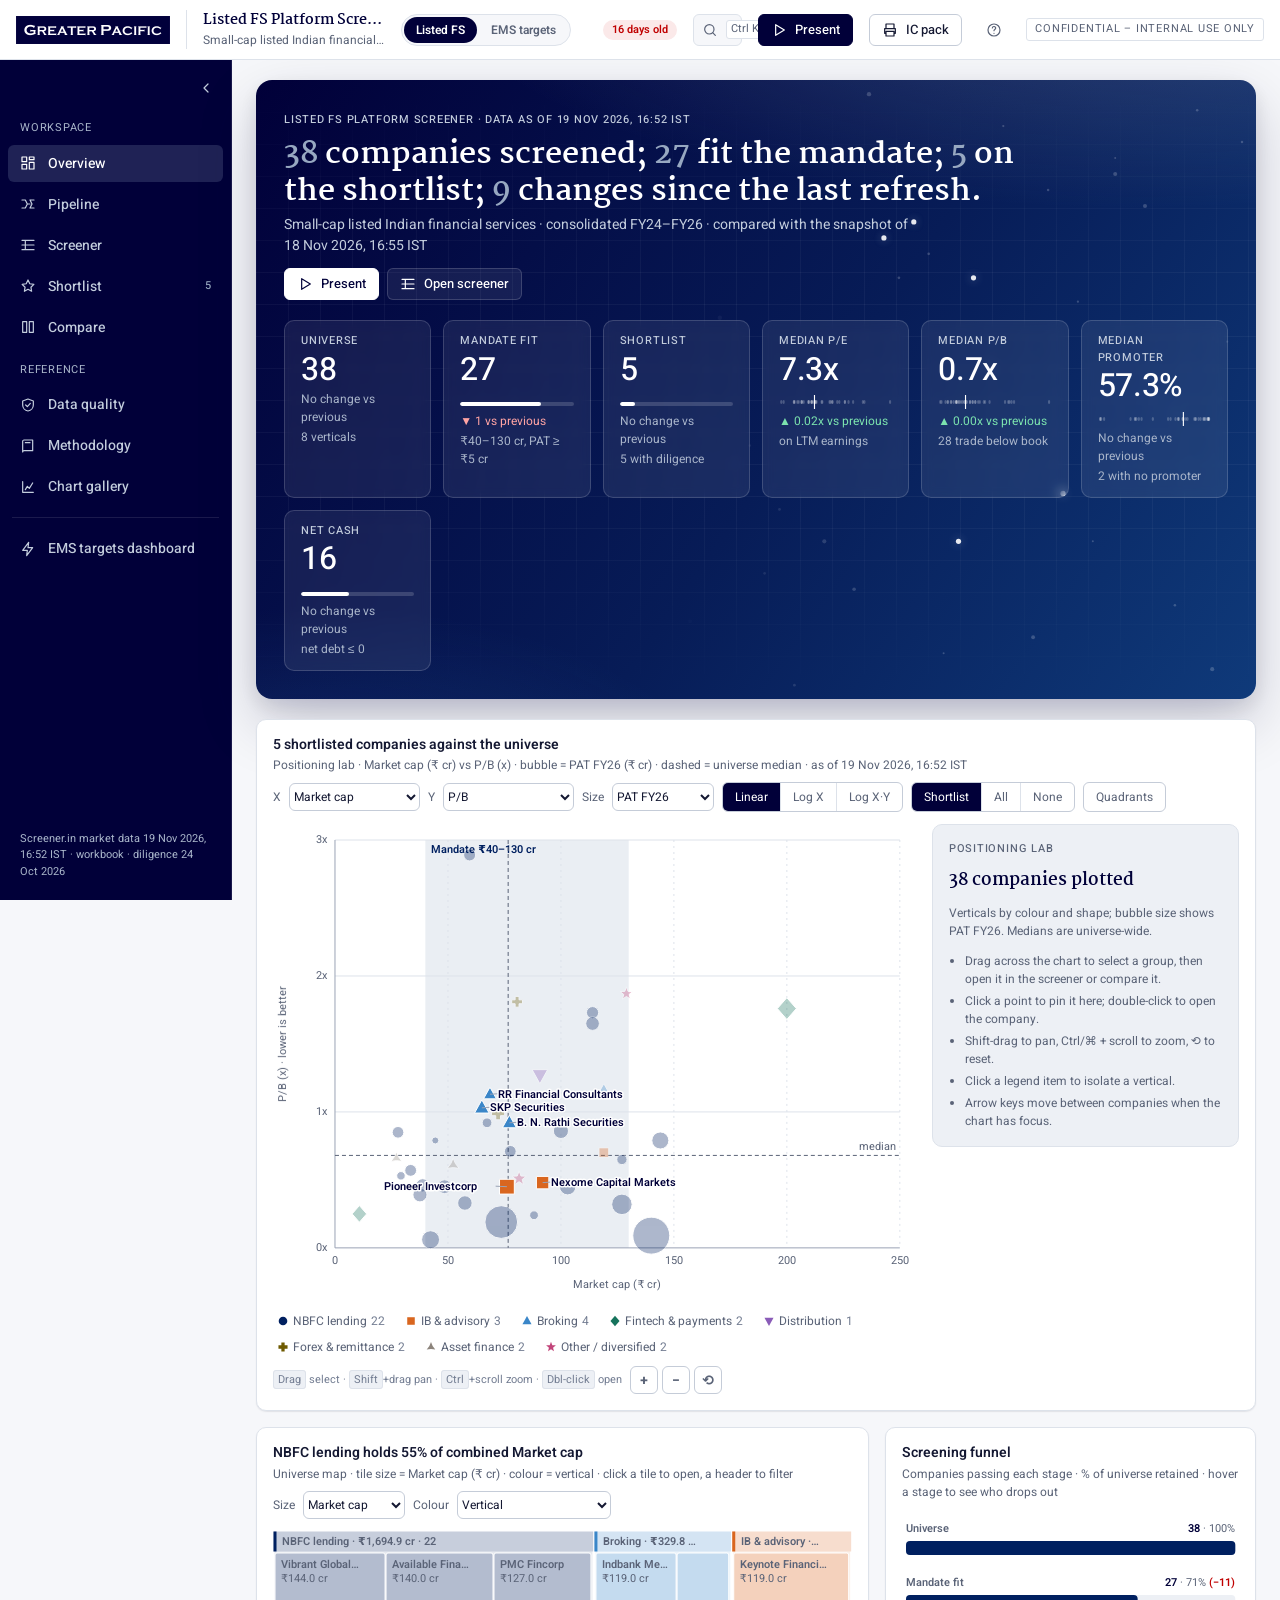
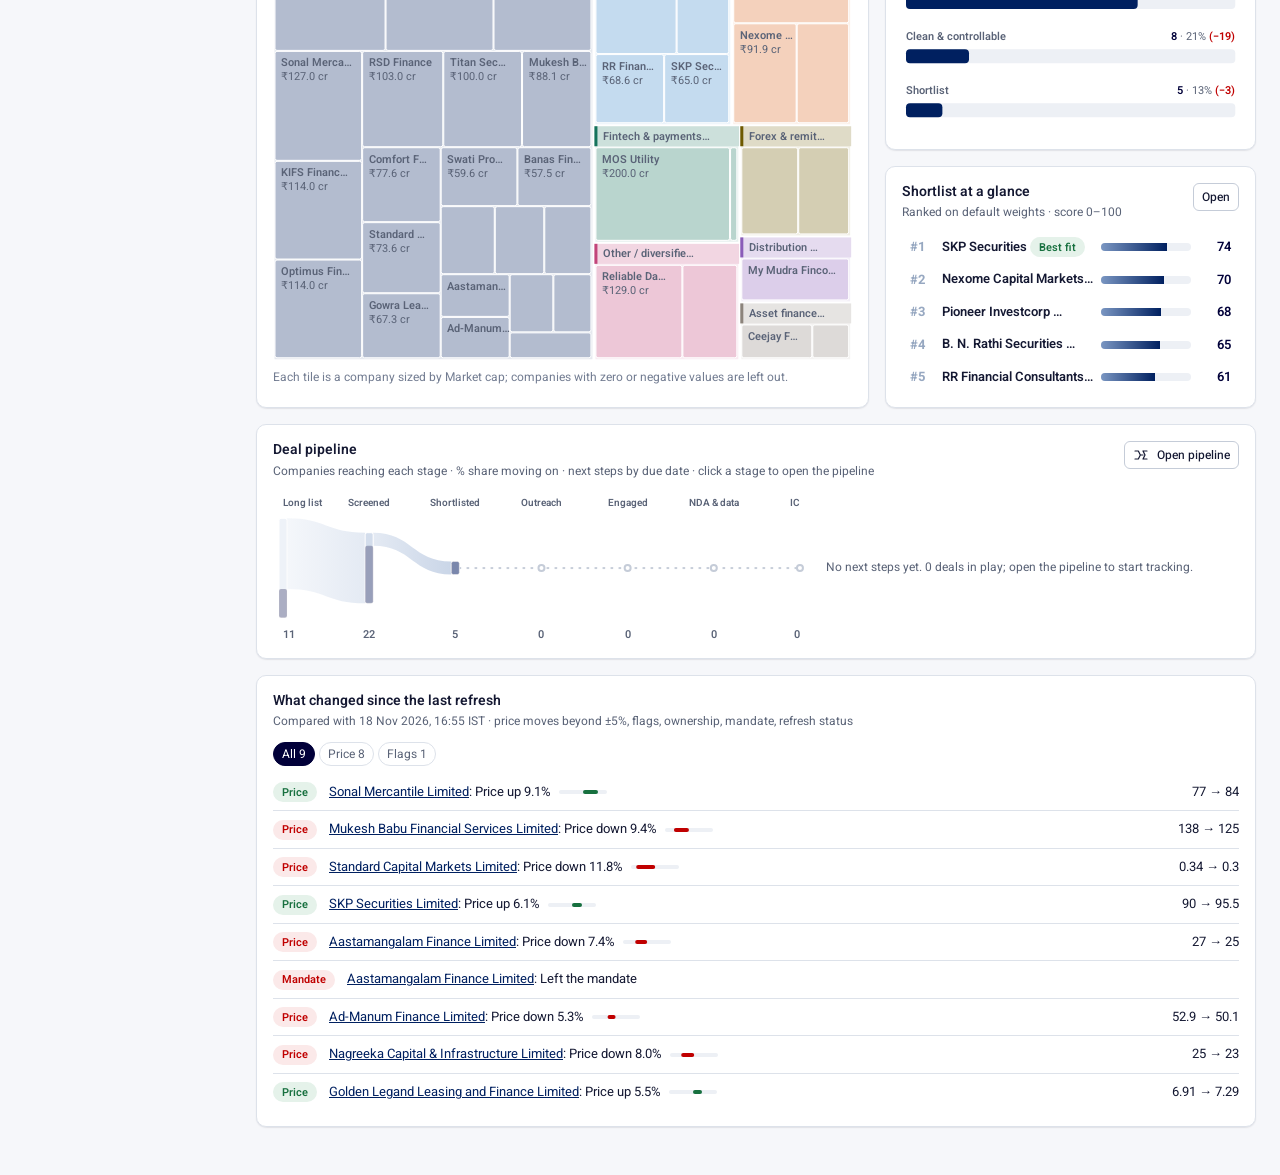
==== commit ecdf49f0: "Rebuild dashboards" ====
--- a/index.html
+++ b/index.html
@@ -4,7 +4,7 @@
 <meta charset="utf-8">
 <meta name="viewport" content="width=device-width,initial-scale=1">
 <meta name="robots" content="noindex,nofollow">
-<meta name="generator" content="gpc-dashboard-kit 2026-11-18T11:25:16Z">
+<meta name="generator" content="gpc-dashboard-kit 2026-11-19T11:22:47Z">
 <title>Greater Pacific - dashboard</title>
 <link rel="icon" type="image/png" href="[data-uri]">
 <style>@font-face{font-family:'Heebo';font-style:normal;font-weight:100 900;font-display:swap;src:url([data-uri]) format('woff2')}
@@ -1137,7 +1137,7 @@
 </head>
 <body>
 <noscript>This dashboard needs JavaScript.</noscript>
-<script>window.DATA={logo:"[data-uri]",built:"2026-11-18T11:25:16Z",prevLabel:"17 Nov 2026 11:21",key:"fs",siblings:[{"key":"fs","label":"Listed FS","href":"index.html"},{"key":"ems","label":"EMS targets","href":"ems/index.html"}]};
+<script>window.DATA={logo:"[data-uri]",built:"2026-11-19T11:22:47Z",prevLabel:"18 Nov 2026 11:25",key:"fs",siblings:[{"key":"fs","label":"Listed FS","href":"index.html"},{"key":"ems","label":"EMS targets","href":"ems/index.html"}]};
 window.DATA.cur=(function(){var window={};
 /* ---- data.js ---- */
 // Long list of companies. Base data originally from the Listed FS Companies Screen workbook.
@@ -1147,7 +1147,7 @@
 ;
 /* ---- market.js ---- */
 // Generated by scripts/update-market.mjs. Do not edit by hand.
-window.MKT = {"asof":"18 Nov 2026, 16:55 IST","ok":38,"failed":[],"co":{"NSEI:MOS":{"mc":194,"price":7.55,"pe":11.8,"pb":1.72,"r24":187,"r25":616,"r26":635,"p24":12,"p25":13,"p26":19,"gd":92,"pr":36.23,"fii":8.02,"dii":4.6,"rt":51.16,"shq":"Sep 2026","basis":"consolidated","bv":4.4,"roe26":18.8},"NSEI:RELIABLE":{"mc":125,"price":123,"pe":14.3,"pb":1.84,"r24":79,"r25":131,"r26":185,"p24":5,"p25":10,"p26":7,"gd":26,"pr":67.79,"fii":0.2,"rt":32,"shq":"Sep 2026","basis":"consolidated","bv":66.8,"roe26":10.9},"BSE:531310":{"mc":146,"price":144,"pe":0.82,"pb":0.1,"r24":1,"r25":1,"r26":1,"p24":119,"p25":104,"p26":107,"gd":0,"pr":65.53,"rt":34.48,"shq":"Sep 2026","basis":"consolidated","bv":1495,"roe26":8.57},"NSEI:KEYFINSERV":{"mc":116,"price":203,"pe":6.51,"pb":0.68,"r24":49,"r25":31,"r26":29,"p24":27,"p25":15,"p26":7,"gd":4,"pr":71.87,"fii":9.26,"dii":0.01,"rt":18.86,"shq":"Sep 2026","basis":"consolidated","bv":299,"roe26":4.87},"BSE:534060":{"mc":128,"price":1.8,"pe":16.9,"pb":0.66,"r24":15.56,"r25":21.24,"r26":18.24,"p24":11.35,"p25":14.35,"p26":6.15,"gd":0,"pr":20.89,"rt":79.12,"shq":"Sep 2026","basis":"standalone","bv":2.74,"roe26":3.47},"BSE:535566":{"mc":114,"price":105,"pe":13.9,"pb":1.73,"r24":46.65,"r25":33.16,"r26":35.99,"p24":7.12,"p25":8.07,"p26":7.99,"gd":377.5,"pr":74.41,"dii":0.37,"rt":25.21,"shq":"Sep 2026","basis":"standalone","bv":60.7,"roe26":13.4},"BSE:538732":{"mc":137,"price":60.2,"pe":4.48,"pb":0.75,"r24":242,"r25":282,"r26":186,"p24":48,"p25":0,"p26":17,"gd":58,"pr":71.59,"rt":28.42,"shq":"Sep 2026","basis":"consolidated","bv":80,"roe26":10.4},"BSE:538943":{"mc":110,"price":77,"pe":8.83,"pb":0.29,"r24":39,"r25":35,"r26":41,"p24":24,"p25":32,"p26":26,"gd":165,"pr":24.92,"rt":75.09,"shq":"Sep 2026","basis":"consolidated","bv":263,"roe26":6.91},"NSEI:MYMUDRA":{"mc":89,"price":78.2,"pe":7.02,"pb":1.25,"r24":71,"r25":81,"r26":118,"p24":6,"p25":9,"p26":12,"gd":17,"pr":48.47,"fii":1.1,"dii":1.58,"rt":48.85,"shq":"Sep 2026","basis":"standalone","bv":62.7,"roe26":20.2},"BSE:511473":{"mc":116,"price":26,"pe":16.6,"pb":1.12,"r24":24.76,"r25":26.57,"r26":24.95,"p24":9,"p25":8.46,"p26":7.12,"gd":1.6,"pr":64.84,"fii":0,"dii":0.09,"rt":35.07,"shq":"Sep 2026","basis":"standalone","bv":23.2,"roe26":7.34},"BSE:531254":{"mc":117,"price":15.3,"pe":22.5,"pb":1.65,"r24":111,"r25":159,"r26":186,"p24":8,"p25":10,"p26":10,"gd":45,"pr":53.89,"rt":46.11,"shq":"Sep 2026","basis":"consolidated","bv":9.29,"roe26":9.34},"BSE:539875":{"mc":117,"price":82.2,"pe":7.69,"pb":0.46,"r24":108,"r25":132,"r26":38,"p24":17,"p25":18,"p26":15,"gd":2,"pr":74.98,"rt":25.01,"shq":"Sep 2026","basis":"consolidated","bv":179,"roe26":5.96},"BSE:530045":{"mc":97.6,"price":39,"pe":5.97,"pb":0.84,"r24":7,"r25":10,"r26":6,"p24":10,"p25":10,"p26":12,"gd":0,"pr":73.95,"rt":26.05,"shq":"Sep 2026","basis":"consolidated","bv":46.4,"roe26":12},"BSE:531723":{"mc":83.1,"price":0.52,"pe":13.4,"pb":0.52,"r24":7.47,"r25":13.65,"r26":21.87,"p24":1.13,"p25":4.12,"p26":8.6,"gd":0,"pr":0.63,"fii":0.24,"dii":0.05,"rt":99.09,"shq":"Sep 2026","basis":"consolidated","bv":1,"roe26":10.9},"BSE:532410":{"mc":76.2,"price":24.2,"pe":9.13,"pb":1.04,"r24":2145,"r25":1435,"r26":891,"p24":0,"p25":10,"p26":8,"gd":21,"pr":72.69,"dii":0.01,"rt":27.32,"shq":"Sep 2026","basis":"consolidated","bv":23.3,"roe26":12},"BSE:508905":{"mc":92.9,"price":86.5,"pe":7.76,"pb":0.49,"r24":237,"r25":43,"r26":51,"p24":2,"p25":1,"p26":11,"gd":6,"pr":51.81,"fii":3.56,"rt":44.65,"shq":"Sep 2026","basis":"consolidated","bv":177,"roe26":7.46},"BSE:511147":{"mc":83.7,"price":66,"pe":12.2,"pb":1.89,"r24":72,"r25":89,"r26":112,"p24":4,"p25":3,"p26":6,"gd":9,"pr":56.94,"rt":43.05,"shq":"Sep 2026","basis":"standalone","bv":35,"roe26":15.8},"BSE:530341":{"mc":99.4,"price":138,"pe":3.84,"pb":0.27,"r24":18,"r25":8,"r26":24,"p24":6,"p25":1,"p26":6,"gd":57,"pr":56.66,"rt":43.34,"shq":"Sep 2026","basis":"consolidated","bv":517,"roe26":1.61},"BSE:511626":{"mc":66.4,"price":60,"pe":8.51,"pb":1.09,"r24":19.86,"r25":26.92,"r26":33.46,"p24":0.43,"p25":2.85,"p26":8.09,"gd":14.18,"pr":74.87,"rt":25.13,"shq":"Sep 2026","basis":"consolidated","bv":54.8,"roe26":15.7},"BSE:511700":{"mc":83.5,"price":0.34,"pe":1.41,"pb":0.22,"r24":31,"r25":91,"r26":357,"p24":11,"p25":28,"p26":80,"gd":1263,"pr":2.65,"rt":97.35,"shq":"Sep 2026","basis":"consolidated","bv":1.55,"roe26":20.3},"BSE:535267":{"mc":78.2,"price":7.98,"pe":10.5,"pb":0.72,"r24":13.91,"r25":13.07,"r26":16.12,"p24":5.15,"p25":5.1,"p26":7.49,"gd":20.55,"pr":57.62,"fii":0,"rt":42.39,"shq":"Sep 2026","basis":"consolidated","bv":11.1,"roe26":8.02},"BSE:523019":{"mc":75.6,"price":18.1,"pe":6.07,"pb":0.9,"r24":57,"r25":58,"r26":63,"p24":11,"p25":9,"p26":9,"gd":0,"pr":46.76,"rt":53.25,"shq":"Sep 2026","basis":"consolidated","bv":20.2,"roe26":12.6},"BSE:530709":{"mc":67.4,"price":87,"pe":7.45,"pb":0.92,"r24":3.54,"r25":7.64,"r26":11.51,"p24":2.21,"p25":4.29,"p26":5.8,"gd":17.19,"pr":60.15,"rt":39.84,"shq":"Sep 2026","basis":"standalone","bv":94.8,"roe26":11.5},"BSE:507864":{"mc":75.1,"price":61.7,"pe":6.75,"pb":0.43,"r24":41,"r25":47,"r26":55,"p24":4,"p25":8,"p26":16,"gd":221,"pr":65.91,"fii":2.99,"dii":0.22,"rt":30.89,"shq":"Sep 2026","basis":"consolidated","bv":143,"roe26":9.6},"BSE:531169":{"mc":61.3,"price":90,"pe":7.1,"pb":0.97,"r24":30.53,"r25":37.16,"r26":41.02,"p24":8.65,"p25":9.99,"p26":10.35,"gd":24.15,"pr":74.99,"dii":0,"rt":25.02,"shq":"Sep 2026","basis":"standalone","bv":92.6,"roe26":18.6},"BSE:509053":{"mc":58.2,"price":6.5,"pe":3.98,"pb":0.34,"r24":73,"r25":43,"r26":59,"p24":4,"p25":0,"p26":11,"gd":1,"pr":26.58,"dii":0.03,"rt":73.38,"shq":"Sep 2026","basis":"consolidated","bv":19.2,"roe26":7.1},"BSE:540360":{"mc":40.6,"price":0.72,"pb":0.06,"r24":5,"r25":28,"r26":142,"p24":2,"p25":4,"p26":19,"gd":396,"fii":40.08,"rt":59.91,"shq":"Sep 2026","basis":"standalone","bv":12.8,"roe26":4.32},"NSEI:DCCL":{"mc":48.1,"price":33.7,"pe":4.7,"pb":0.45,"r24":33,"r25":41,"r26":50,"p24":4,"p25":7,"p26":10,"gd":232,"pr":69.14,"fii":0,"dii":6.61,"rt":24.25,"shq":"Sep 2026","basis":"standalone","bv":75.4,"roe26":11.4},"BSE:530789":{"mc":52.5,"price":152,"pe":7.4,"pb":0.61,"r24":20.71,"r25":26.29,"r26":26.54,"p24":6.57,"p25":6.8,"p26":7.72,"gd":41.89,"pr":59.03,"rt":40.98,"shq":"Sep 2026","basis":"standalone","bv":250,"roe26":9.67},"BSE:538611":{"mc":28.8,"price":22.7,"pe":5.98,"pb":0.52,"r24":18.74,"r25":28.86,"r26":40.39,"p24":2.63,"p25":4.61,"p26":5.19,"gd":257.28,"pr":54.12,"dii":0.03,"rt":45.83,"shq":"Sep 2026","basis":"standalone","bv":43.5,"roe26":10.4},"BSE:531199":{"mc":42.4,"price":188,"pe":12.6,"pb":0.76,"r24":23.23,"r25":31.66,"r26":25.85,"p24":1.94,"p25":8.38,"p26":4.92,"gd":1.67,"pr":74.35,"rt":25.65,"shq":"Sep 2026","basis":"standalone","bv":249,"roe26":11.6},"BSE:543914":{"mc":58.9,"price":58.3,"pe":10.6,"pb":2.86,"r24":1.47,"r25":1.42,"r26":34.23,"p24":0.55,"p25":-0.16,"p26":7.78,"gd":0.73,"pr":23.85,"rt":76.14,"shq":"Sep 2026","basis":"consolidated","bv":20.4,"roe26":42.7},"BSE:511764":{"mc":42,"price":27,"pe":11.6,"pb":0.5,"r24":7.03,"r25":15.27,"r26":17.18,"p24":3.6,"p25":8.28,"p26":9.44,"gd":50.57,"pr":28.49,"rt":71.52,"shq":"Sep 2026","basis":"standalone","bv":54,"roe26":11.4},"BSE:511359":{"mc":39.7,"price":52.9,"pe":3.43,"pb":0.41,"r24":11,"r25":14,"r26":14,"p24":8,"p25":9,"p26":11,"gd":15,"pr":74.3,"rt":25.7,"shq":"Sep 2026","basis":"standalone","bv":129,"roe26":12.4},"BSE:538834":{"mc":34.7,"price":9.23,"pe":5.03,"pb":0.59,"r24":7.46,"r25":17.15,"r26":21.99,"p24":2.14,"p25":5.17,"p26":7.6,"gd":0,"pr":24.18,"rt":75.81,"shq":"Sep 2026","basis":"standalone","bv":15.6,"roe26":19.1},"BSE:532895":{"mc":32.3,"price":25,"pe":4.84,"pb":0.92,"r24":62.88,"r25":57.13,"r26":49.6,"p24":13.34,"p25":18.56,"p26":7.41,"gd":126.38,"pr":53.53,"dii":0.03,"rt":46.43,"shq":"Sep 2026","basis":"standalone","bv":27.2,"roe26":29.8},"BSE:526871":{"mc":27.4,"price":14.9,"pe":6.69,"pb":0.67,"r24":3.76,"r25":4.36,"r26":11.8,"p24":-5.65,"p25":0.22,"p26":6.9,"gd":19.44,"pr":71.04,"rt":28.95,"shq":"Sep 2026","basis":"consolidated","bv":22.3,"roe26":20.4},"BSE:509024":{"mc":10.3,"price":6.91,"pe":4.89,"pb":0.23,"r26":184,"p26":10,"rt":100.01,"shq":"Sep 2026","basis":"consolidated","bv":29.6,"gd":7}}};
+window.MKT = {"asof":"19 Nov 2026, 16:52 IST","ok":38,"failed":[],"co":{"NSEI:MOS":{"mc":200,"price":7.75,"pe":12.1,"pb":1.76,"r24":187,"r25":616,"r26":635,"p24":12,"p25":13,"p26":19,"gd":92,"pr":36.23,"fii":8.02,"dii":4.6,"rt":51.16,"shq":"Sep 2026","basis":"consolidated","bv":4.4,"roe26":18.8},"NSEI:RELIABLE":{"mc":129,"price":125,"pe":14.8,"pb":1.87,"r24":79,"r25":131,"r26":185,"p24":5,"p25":10,"p26":7,"gd":26,"pr":67.79,"fii":0.2,"rt":32,"shq":"Sep 2026","basis":"consolidated","bv":66.8,"roe26":10.9},"BSE:531310":{"mc":140,"price":138,"pe":0.79,"pb":0.09,"r24":1,"r25":1,"r26":1,"p24":119,"p25":104,"p26":107,"gd":0,"pr":65.53,"rt":34.48,"shq":"Sep 2026","basis":"consolidated","bv":1495,"roe26":8.57},"NSEI:KEYFINSERV":{"mc":119,"price":209,"pe":6.69,"pb":0.7,"r24":49,"r25":31,"r26":29,"p24":27,"p25":15,"p26":7,"gd":4,"pr":71.87,"fii":9.26,"dii":0.01,"rt":18.86,"shq":"Sep 2026","basis":"consolidated","bv":299,"roe26":4.87},"BSE:534060":{"mc":127,"price":1.78,"pe":16.7,"pb":0.65,"r24":15.56,"r25":21.24,"r26":18.24,"p24":11.35,"p25":14.35,"p26":6.15,"gd":0,"pr":20.89,"rt":79.12,"shq":"Sep 2026","basis":"standalone","bv":2.74,"roe26":3.47},"BSE:535566":{"mc":114,"price":105,"pe":13.9,"pb":1.73,"r24":46.65,"r25":33.16,"r26":35.99,"p24":7.12,"p25":8.07,"p26":7.99,"gd":377.5,"pr":74.41,"dii":0.37,"rt":25.21,"shq":"Sep 2026","basis":"standalone","bv":60.7,"roe26":13.4},"BSE:538732":{"mc":144,"price":62.9,"pe":4.73,"pb":0.79,"r24":242,"r25":282,"r26":186,"p24":48,"p25":0,"p26":17,"gd":58,"pr":71.59,"rt":28.42,"shq":"Sep 2026","basis":"consolidated","bv":80,"roe26":10.4},"BSE:538943":{"mc":127,"price":84,"pe":10.2,"pb":0.32,"r24":39,"r25":35,"r26":41,"p24":24,"p25":32,"p26":26,"gd":165,"pr":24.92,"rt":75.09,"shq":"Sep 2026","basis":"consolidated","bv":263,"roe26":6.91},"NSEI:MYMUDRA":{"mc":90.7,"price":79.6,"pe":7.15,"pb":1.27,"r24":71,"r25":81,"r26":118,"p24":6,"p25":9,"p26":12,"gd":17,"pr":48.47,"fii":1.1,"dii":1.58,"rt":48.85,"shq":"Sep 2026","basis":"standalone","bv":62.7,"roe26":20.2},"BSE:511473":{"mc":119,"price":26.8,"pe":17,"pb":1.16,"r24":24.76,"r25":26.57,"r26":24.95,"p24":9,"p25":8.46,"p26":7.12,"gd":1.6,"pr":64.84,"fii":0,"dii":0.09,"rt":35.07,"shq":"Sep 2026","basis":"standalone","bv":23.2,"roe26":7.34},"BSE:531254":{"mc":114,"price":15.3,"pe":22,"pb":1.65,"r24":111,"r25":159,"r26":186,"p24":8,"p25":10,"p26":10,"gd":45,"pr":53.89,"rt":46.11,"shq":"Sep 2026","basis":"consolidated","bv":9.29,"roe26":9.34},"BSE:539875":{"mc":103,"price":79.9,"pe":6.76,"pb":0.45,"r24":108,"r25":132,"r26":38,"p24":17,"p25":18,"p26":15,"gd":2,"pr":74.98,"rt":25.01,"shq":"Sep 2026","basis":"consolidated","bv":179,"roe26":5.96},"BSE:530045":{"mc":100,"price":40,"pe":6.12,"pb":0.86,"r24":7,"r25":10,"r26":6,"p24":10,"p25":10,"p26":12,"gd":0,"pr":73.95,"rt":26.05,"shq":"Sep 2026","basis":"consolidated","bv":46.4,"roe26":12},"BSE:531723":{"mc":81.5,"price":0.51,"pe":13.2,"pb":0.51,"r24":7.47,"r25":13.65,"r26":21.87,"p24":1.13,"p25":4.12,"p26":8.6,"gd":0,"pr":0.63,"fii":0.24,"dii":0.05,"rt":99.09,"shq":"Sep 2026","basis":"consolidated","bv":1,"roe26":10.9},"BSE:532410":{"mc":72.2,"price":23,"pe":8.66,"pb":0.99,"r24":2145,"r25":1435,"r26":891,"p24":0,"p25":10,"p26":8,"gd":21,"pr":72.69,"dii":0.01,"rt":27.32,"shq":"Sep 2026","basis":"consolidated","bv":23.3,"roe26":12},"BSE:508905":{"mc":91.9,"price":85.6,"pe":7.67,"pb":0.48,"r24":237,"r25":43,"r26":51,"p24":2,"p25":1,"p26":11,"gd":6,"pr":51.81,"fii":3.56,"rt":44.65,"shq":"Sep 2026","basis":"consolidated","bv":177,"roe26":7.46},"BSE:511147":{"mc":80.6,"price":63.5,"pe":11.7,"pb":1.81,"r24":72,"r25":89,"r26":112,"p24":4,"p25":3,"p26":6,"gd":9,"pr":56.94,"rt":43.05,"shq":"Sep 2026","basis":"standalone","bv":35,"roe26":15.8},"BSE:530341":{"mc":88.1,"price":125,"pe":3.4,"pb":0.24,"r24":18,"r25":8,"r26":24,"p24":6,"p25":1,"p26":6,"gd":57,"pr":56.66,"rt":43.34,"shq":"Sep 2026","basis":"consolidated","bv":517,"roe26":1.61},"BSE:511626":{"mc":68.6,"price":62,"pe":8.79,"pb":1.13,"r24":19.86,"r25":26.92,"r26":33.46,"p24":0.43,"p25":2.85,"p26":8.09,"gd":14.18,"pr":74.87,"rt":25.13,"shq":"Sep 2026","basis":"consolidated","bv":54.8,"roe26":15.7},"BSE:511700":{"mc":73.6,"price":0.3,"pe":1.25,"pb":0.19,"r24":31,"r25":91,"r26":357,"p24":11,"p25":28,"p26":80,"gd":1263,"pr":2.65,"rt":97.35,"shq":"Sep 2026","basis":"consolidated","bv":1.55,"roe26":20.3},"BSE:535267":{"mc":77.6,"price":7.91,"pe":10.4,"pb":0.71,"r24":13.91,"r25":13.07,"r26":16.12,"p24":5.15,"p25":5.1,"p26":7.49,"gd":20.55,"pr":57.62,"fii":0,"rt":42.39,"shq":"Sep 2026","basis":"consolidated","bv":11.1,"roe26":8.02},"BSE:523019":{"mc":77.2,"price":18.5,"pe":6.2,"pb":0.92,"r24":57,"r25":58,"r26":63,"p24":11,"p25":9,"p26":9,"gd":0,"pr":46.76,"rt":53.25,"shq":"Sep 2026","basis":"consolidated","bv":20.2,"roe26":12.6},"BSE:530709":{"mc":67.3,"price":86.9,"pe":7.44,"pb":0.92,"r24":3.54,"r25":7.64,"r26":11.51,"p24":2.21,"p25":4.29,"p26":5.8,"gd":17.19,"pr":60.15,"rt":39.84,"shq":"Sep 2026","basis":"standalone","bv":94.8,"roe26":11.5},"BSE:507864":{"mc":76.1,"price":64.2,"pe":6.85,"pb":0.45,"r24":41,"r25":47,"r26":55,"p24":4,"p25":8,"p26":16,"gd":221,"pr":65.91,"fii":2.99,"dii":0.22,"rt":30.89,"shq":"Sep 2026","basis":"consolidated","bv":143,"roe26":9.6},"BSE:531169":{"mc":65,"price":95.5,"pe":7.53,"pb":1.03,"r24":30.53,"r25":37.16,"r26":41.02,"p24":8.65,"p25":9.99,"p26":10.35,"gd":24.15,"pr":74.99,"dii":0,"rt":25.02,"shq":"Sep 2026","basis":"standalone","bv":92.6,"roe26":18.6},"BSE:509053":{"mc":57.5,"price":6.42,"pe":3.93,"pb":0.33,"r24":73,"r25":43,"r26":59,"p24":4,"p25":0,"p26":11,"gd":1,"pr":26.58,"dii":0.03,"rt":73.38,"shq":"Sep 2026","basis":"consolidated","bv":19.2,"roe26":7.1},"BSE:540360":{"mc":42.3,"price":0.75,"pb":0.06,"r24":5,"r25":28,"r26":142,"p24":2,"p25":4,"p26":19,"gd":396,"fii":40.08,"rt":59.91,"shq":"Sep 2026","basis":"standalone","bv":12.8,"roe26":4.32},"NSEI:DCCL":{"mc":48.5,"price":34,"pe":4.74,"pb":0.45,"r24":33,"r25":41,"r26":50,"p24":4,"p25":7,"p26":10,"gd":232,"pr":69.14,"fii":0,"dii":6.61,"rt":24.25,"shq":"Sep 2026","basis":"standalone","bv":75.4,"roe26":11.4},"BSE:530789":{"mc":52.3,"price":152,"pe":7.38,"pb":0.61,"r24":20.71,"r25":26.29,"r26":26.54,"p24":6.57,"p25":6.8,"p26":7.72,"gd":41.89,"pr":59.03,"rt":40.98,"shq":"Sep 2026","basis":"standalone","bv":250,"roe26":9.67},"BSE:538611":{"mc":29.2,"price":23,"pe":6.06,"pb":0.53,"r24":18.74,"r25":28.86,"r26":40.39,"p24":2.63,"p25":4.61,"p26":5.19,"gd":257.28,"pr":54.12,"dii":0.03,"rt":45.83,"shq":"Sep 2026","basis":"standalone","bv":43.5,"roe26":10.4},"BSE:531199":{"mc":44.4,"price":197,"pe":13.2,"pb":0.79,"r24":23.23,"r25":31.66,"r26":25.85,"p24":1.94,"p25":8.38,"p26":4.92,"gd":1.67,"pr":74.35,"rt":25.65,"shq":"Sep 2026","basis":"standalone","bv":249,"roe26":11.6},"BSE:543914":{"mc":59.6,"price":59,"pe":10.7,"pb":2.89,"r24":1.47,"r25":1.42,"r26":34.23,"p24":0.55,"p25":-0.16,"p26":7.78,"gd":0.73,"pr":23.85,"rt":76.14,"shq":"Sep 2026","basis":"consolidated","bv":20.4,"roe26":42.7},"BSE:511764":{"mc":38.8,"price":25,"pe":10.8,"pb":0.46,"r24":7.03,"r25":15.27,"r26":17.18,"p24":3.6,"p25":8.28,"p26":9.44,"gd":50.57,"pr":28.49,"rt":71.52,"shq":"Sep 2026","basis":"standalone","bv":54,"roe26":11.4},"BSE:511359":{"mc":37.6,"price":50.1,"pe":3.25,"pb":0.39,"r24":11,"r25":14,"r26":14,"p24":8,"p25":9,"p26":11,"gd":15,"pr":74.3,"rt":25.7,"shq":"Sep 2026","basis":"standalone","bv":129,"roe26":12.4},"BSE:538834":{"mc":33.5,"price":8.91,"pe":4.86,"pb":0.57,"r24":7.46,"r25":17.15,"r26":21.99,"p24":2.14,"p25":5.17,"p26":7.6,"gd":0,"pr":24.18,"rt":75.81,"shq":"Sep 2026","basis":"standalone","bv":15.6,"roe26":19.1},"BSE:532895":{"mc":27.9,"price":23,"pe":4.19,"pb":0.85,"r24":62.88,"r25":57.13,"r26":49.6,"p24":13.34,"p25":18.56,"p26":7.41,"gd":126.38,"pr":53.53,"dii":0.03,"rt":46.43,"shq":"Sep 2026","basis":"standalone","bv":27.2,"roe26":29.8},"BSE:526871":{"mc":27.2,"price":14.8,"pe":6.65,"pb":0.66,"r24":3.76,"r25":4.36,"r26":11.8,"p24":-5.65,"p25":0.22,"p26":6.9,"gd":19.44,"pr":71.04,"rt":28.95,"shq":"Sep 2026","basis":"consolidated","bv":22.3,"roe26":20.4},"BSE:509024":{"mc":10.8,"price":7.29,"pe":5.16,"pb":0.25,"r26":184,"p26":10,"rt":100.01,"shq":"Sep 2026","basis":"consolidated","bv":29.6,"gd":7}}};
 
 ;
 /* ---- diligence.js ---- */
@@ -1384,7 +1384,7 @@
 ;
 /* ---- market.js ---- */
 // Generated by scripts/update-market.mjs. Do not edit by hand.
-window.MKT = {"asof":"17 Nov 2026, 16:50 IST","ok":38,"failed":[],"co":{"NSEI:MOS":{"mc":197,"price":7.65,"pe":12,"pb":1.74,"r24":187,"r25":616,"r26":635,"p24":12,"p25":13,"p26":19,"gd":92,"pr":36.23,"fii":8.02,"dii":4.6,"rt":51.16,"shq":"Sep 2026","basis":"consolidated","bv":4.4,"roe26":18.8},"NSEI:RELIABLE":{"mc":130,"price":125,"pe":14.8,"pb":1.87,"r24":79,"r25":131,"r26":185,"p24":5,"p25":10,"p26":7,"gd":26,"pr":67.79,"fii":0.2,"rt":32,"shq":"Sep 2026","basis":"consolidated","bv":66.8,"roe26":10.9},"BSE:531310":{"mc":147,"price":144,"pe":0.83,"pb":0.1,"r24":1,"r25":1,"r26":1,"p24":119,"p25":104,"p26":107,"gd":0,"pr":65.53,"rt":34.48,"shq":"Sep 2026","basis":"consolidated","bv":1495,"roe26":8.57},"NSEI:KEYFINSERV":{"mc":118,"price":206,"pe":6.6,"pb":0.69,"r24":49,"r25":31,"r26":29,"p24":27,"p25":15,"p26":7,"gd":4,"pr":71.87,"fii":9.26,"dii":0.01,"rt":18.86,"shq":"Sep 2026","basis":"consolidated","bv":299,"roe26":4.87},"BSE:534060":{"mc":130,"price":1.82,"pe":17.1,"pb":0.66,"r24":15.56,"r25":21.24,"r26":18.24,"p24":11.35,"p25":14.35,"p26":6.15,"gd":0,"pr":20.89,"rt":79.12,"shq":"Sep 2026","basis":"standalone","bv":2.74,"roe26":3.47},"BSE:535566":{"mc":117,"price":108,"pe":14.3,"pb":1.78,"r24":46.65,"r25":33.16,"r26":35.99,"p24":7.12,"p25":8.07,"p26":7.99,"gd":377.5,"pr":74.41,"dii":0.37,"rt":25.21,"shq":"Sep 2026","basis":"standalone","bv":60.7,"roe26":13.4},"BSE:538732":{"mc":143,"price":62.5,"pe":4.67,"pb":0.78,"r24":242,"r25":282,"r26":186,"p24":48,"p25":0,"p26":17,"gd":58,"pr":71.59,"rt":28.42,"shq":"Sep 2026","basis":"consolidated","bv":80,"roe26":10.4},"BSE:538943":{"mc":124,"price":85,"pe":9.99,"pb":0.32,"r24":39,"r25":35,"r26":41,"p24":24,"p25":32,"p26":26,"gd":165,"pr":24.92,"rt":75.09,"shq":"Sep 2026","basis":"consolidated","bv":263,"roe26":6.91},"NSEI:MYMUDRA":{"mc":93.4,"price":82,"pe":7.37,"pb":1.31,"r24":71,"r25":81,"r26":118,"p24":6,"p25":9,"p26":12,"gd":17,"pr":48.47,"fii":1.1,"dii":1.58,"rt":48.85,"shq":"Sep 2026","basis":"standalone","bv":62.7,"roe26":20.2},"BSE:511473":{"mc":117,"price":26.4,"pe":16.7,"pb":1.14,"r24":24.76,"r25":26.57,"r26":24.95,"p24":9,"p25":8.46,"p26":7.12,"gd":1.6,"pr":64.84,"fii":0,"dii":0.09,"rt":35.07,"shq":"Sep 2026","basis":"standalone","bv":23.2,"roe26":7.34},"BSE:531254":{"mc":119,"price":15.7,"pe":22.9,"pb":1.69,"r24":111,"r25":159,"r26":186,"p24":8,"p25":10,"p26":10,"gd":45,"pr":53.89,"rt":46.11,"shq":"Sep 2026","basis":"consolidated","bv":9.29,"roe26":9.34},"BSE:539875":{"mc":101,"price":78.1,"pe":6.63,"pb":0.44,"r24":108,"r25":132,"r26":38,"p24":17,"p25":18,"p26":15,"gd":2,"pr":74.98,"rt":25.01,"shq":"Sep 2026","basis":"consolidated","bv":179,"roe26":5.96},"BSE:530045":{"mc":100,"price":40,"pe":6.13,"pb":0.86,"r24":7,"r25":10,"r26":6,"p24":10,"p25":10,"p26":12,"gd":0,"pr":73.95,"rt":26.05,"shq":"Sep 2026","basis":"consolidated","bv":46.4,"roe26":12},"BSE:531723":{"mc":83.1,"price":0.52,"pe":13.4,"pb":0.52,"r24":7.47,"r25":13.65,"r26":21.87,"p24":1.13,"p25":4.12,"p26":8.6,"gd":0,"pr":0.63,"fii":0.24,"dii":0.05,"rt":99.09,"shq":"Sep 2026","basis":"consolidated","bv":1,"roe26":10.9},"BSE:532410":{"mc":78.9,"price":24,"pe":9.46,"pb":1.03,"r24":2145,"r25":1435,"r26":891,"p24":0,"p25":10,"p26":8,"gd":21,"pr":72.69,"dii":0.01,"rt":27.32,"shq":"Sep 2026","basis":"consolidated","bv":23.3,"roe26":12},"BSE:508905":{"mc":91.1,"price":84.9,"pe":7.61,"pb":0.48,"r24":237,"r25":43,"r26":51,"p24":2,"p25":1,"p26":11,"gd":6,"pr":51.81,"fii":3.56,"rt":44.65,"shq":"Sep 2026","basis":"consolidated","bv":177,"roe26":7.46},"BSE:511147":{"mc":82.5,"price":65,"pe":12,"pb":1.86,"r24":72,"r25":89,"r26":112,"p24":4,"p25":3,"p26":6,"gd":9,"pr":56.94,"rt":43.05,"shq":"Sep 2026","basis":"standalone","bv":35,"roe26":15.8},"BSE:530341":{"mc":93.4,"price":134,"pe":3.61,"pb":0.26,"r24":18,"r25":8,"r26":24,"p24":6,"p25":1,"p26":6,"gd":57,"pr":56.66,"rt":43.34,"shq":"Sep 2026","basis":"consolidated","bv":517,"roe26":1.61},"BSE:511626":{"mc":70.2,"price":63.5,"pe":9,"pb":1.16,"r24":19.86,"r25":26.92,"r26":33.46,"p24":0.43,"p25":2.85,"p26":8.09,"gd":14.18,"pr":74.87,"rt":25.13,"shq":"Sep 2026","basis":"consolidated","bv":54.8,"roe26":15.7},"BSE:511700":{"mc":83.4,"price":0.34,"pe":1.41,"pb":0.22,"r24":31,"r25":91,"r26":357,"p24":11,"p25":28,"p26":80,"gd":1263,"pr":2.65,"rt":97.35,"shq":"Sep 2026","basis":"consolidated","bv":1.55,"roe26":20.3},"BSE:535267":{"mc":77.6,"price":7.91,"pe":10.4,"pb":0.71,"r24":13.91,"r25":13.07,"r26":16.12,"p24":5.15,"p25":5.1,"p26":7.49,"gd":20.55,"pr":57.62,"fii":0,"rt":42.39,"shq":"Sep 2026","basis":"consolidated","bv":11.1,"roe26":8.02},"BSE:523019":{"mc":76.4,"price":18.3,"pe":6.13,"pb":0.91,"r24":57,"r25":58,"r26":63,"p24":11,"p25":9,"p26":9,"gd":0,"pr":46.76,"rt":53.25,"shq":"Sep 2026","basis":"consolidated","bv":20.2,"roe26":12.6},"BSE:530709":{"mc":68.2,"price":88,"pe":7.53,"pb":0.93,"r24":3.54,"r25":7.64,"r26":11.51,"p24":2.21,"p25":4.29,"p26":5.8,"gd":17.19,"pr":60.15,"rt":39.84,"shq":"Sep 2026","basis":"standalone","bv":94.8,"roe26":11.5},"BSE:507864":{"mc":74.9,"price":63.8,"pe":6.74,"pb":0.45,"r24":41,"r25":47,"r26":55,"p24":4,"p25":8,"p26":16,"gd":221,"pr":65.91,"fii":2.99,"dii":0.22,"rt":30.89,"shq":"Sep 2026","basis":"consolidated","bv":143,"roe26":9.6},"BSE:531169":{"mc":67.4,"price":99,"pe":7.81,"pb":1.07,"r24":30.53,"r25":37.16,"r26":41.02,"p24":8.65,"p25":9.99,"p26":10.35,"gd":24.15,"pr":74.99,"dii":0,"rt":25.02,"shq":"Sep 2026","basis":"standalone","bv":92.6,"roe26":18.6},"BSE:509053":{"mc":56.4,"price":6.3,"pe":3.86,"pb":0.33,"r24":73,"r25":43,"r26":59,"p24":4,"p25":0,"p26":11,"gd":1,"pr":26.58,"dii":0.03,"rt":73.38,"shq":"Sep 2026","basis":"consolidated","bv":19.2,"roe26":7.1},"BSE:540360":{"mc":42.3,"price":0.75,"pb":0.06,"r24":5,"r25":28,"r26":142,"p24":2,"p25":4,"p26":19,"gd":396,"fii":40.08,"rt":59.91,"shq":"Sep 2026","basis":"standalone","bv":12.8,"roe26":4.32},"NSEI:DCCL":{"mc":51.4,"price":36,"pe":5.02,"pb":0.48,"r24":33,"r25":41,"r26":50,"p24":4,"p25":7,"p26":10,"gd":232,"pr":69.14,"fii":0,"dii":6.61,"rt":24.25,"shq":"Sep 2026","basis":"standalone","bv":75.4,"roe26":11.4},"BSE:530789":{"mc":52.4,"price":152,"pe":7.4,"pb":0.61,"r24":20.71,"r25":26.29,"r26":26.54,"p24":6.57,"p25":6.8,"p26":7.72,"gd":41.89,"pr":59.03,"rt":40.98,"shq":"Sep 2026","basis":"standalone","bv":250,"roe26":9.67},"BSE:538611":{"mc":29.3,"price":23.1,"pe":6.08,"pb":0.53,"r24":18.74,"r25":28.86,"r26":40.39,"p24":2.63,"p25":4.61,"p26":5.19,"gd":257.28,"pr":54.12,"dii":0.03,"rt":45.83,"shq":"Sep 2026","basis":"standalone","bv":43.5,"roe26":10.4},"BSE:531199":{"mc":42.6,"price":189,"pe":12.6,"pb":0.76,"r24":23.23,"r25":31.66,"r26":25.85,"p24":1.94,"p25":8.38,"p26":4.92,"gd":1.67,"pr":74.35,"rt":25.65,"shq":"Sep 2026","basis":"standalone","bv":249,"roe26":11.6},"BSE:543914":{"mc":56,"price":55.5,"pe":10.1,"pb":2.72,"r24":1.47,"r25":1.42,"r26":34.23,"p24":0.55,"p25":-0.16,"p26":7.78,"gd":0.73,"pr":23.85,"rt":76.14,"shq":"Sep 2026","basis":"consolidated","bv":20.4,"roe26":42.7},"BSE:511764":{"mc":43.3,"price":27.8,"pe":12,"pb":0.51,"r24":7.03,"r25":15.27,"r26":17.18,"p24":3.6,"p25":8.28,"p26":9.44,"gd":50.57,"pr":28.49,"rt":71.52,"shq":"Sep 2026","basis":"standalone","bv":54,"roe26":11.4},"BSE:511359":{"mc":39.1,"price":52.1,"pe":3.37,"pb":0.4,"r24":11,"r25":14,"r26":14,"p24":8,"p25":9,"p26":11,"gd":15,"pr":74.3,"rt":25.7,"shq":"Sep 2026","basis":"standalone","bv":129,"roe26":12.4},"BSE:538834":{"mc":33.9,"price":9,"pe":4.91,"pb":0.58,"r24":7.46,"r25":17.15,"r26":21.99,"p24":2.14,"p25":5.17,"p26":7.6,"gd":0,"pr":24.18,"rt":75.81,"shq":"Sep 2026","basis":"standalone","bv":15.6,"roe26":19.1},"BSE:532895":{"mc":29.9,"price":24.1,"pe":4.48,"pb":0.89,"r24":62.88,"r25":57.13,"r26":49.6,"p24":13.34,"p25":18.56,"p26":7.41,"gd":126.38,"pr":53.53,"dii":0.03,"rt":46.43,"shq":"Sep 2026","basis":"standalone","bv":27.2,"roe26":29.8},"BSE:526871":{"mc":27.3,"price":14.8,"pe":6.67,"pb":0.66,"r24":3.76,"r25":4.36,"r26":11.8,"p24":-5.65,"p25":0.22,"p26":6.9,"gd":19.44,"pr":71.04,"rt":28.95,"shq":"Sep 2026","basis":"consolidated","bv":22.3,"roe26":20.4},"BSE:509024":{"mc":10.7,"price":7.19,"pe":5.1,"pb":0.24,"r26":184,"p26":10,"rt":100.01,"shq":"Sep 2026","basis":"consolidated","bv":29.6,"gd":7}}};
+window.MKT = {"asof":"18 Nov 2026, 16:55 IST","ok":38,"failed":[],"co":{"NSEI:MOS":{"mc":194,"price":7.55,"pe":11.8,"pb":1.72,"r24":187,"r25":616,"r26":635,"p24":12,"p25":13,"p26":19,"gd":92,"pr":36.23,"fii":8.02,"dii":4.6,"rt":51.16,"shq":"Sep 2026","basis":"consolidated","bv":4.4,"roe26":18.8},"NSEI:RELIABLE":{"mc":125,"price":123,"pe":14.3,"pb":1.84,"r24":79,"r25":131,"r26":185,"p24":5,"p25":10,"p26":7,"gd":26,"pr":67.79,"fii":0.2,"rt":32,"shq":"Sep 2026","basis":"consolidated","bv":66.8,"roe26":10.9},"BSE:531310":{"mc":146,"price":144,"pe":0.82,"pb":0.1,"r24":1,"r25":1,"r26":1,"p24":119,"p25":104,"p26":107,"gd":0,"pr":65.53,"rt":34.48,"shq":"Sep 2026","basis":"consolidated","bv":1495,"roe26":8.57},"NSEI:KEYFINSERV":{"mc":116,"price":203,"pe":6.51,"pb":0.68,"r24":49,"r25":31,"r26":29,"p24":27,"p25":15,"p26":7,"gd":4,"pr":71.87,"fii":9.26,"dii":0.01,"rt":18.86,"shq":"Sep 2026","basis":"consolidated","bv":299,"roe26":4.87},"BSE:534060":{"mc":128,"price":1.8,"pe":16.9,"pb":0.66,"r24":15.56,"r25":21.24,"r26":18.24,"p24":11.35,"p25":14.35,"p26":6.15,"gd":0,"pr":20.89,"rt":79.12,"shq":"Sep 2026","basis":"standalone","bv":2.74,"roe26":3.47},"BSE:535566":{"mc":114,"price":105,"pe":13.9,"pb":1.73,"r24":46.65,"r25":33.16,"r26":35.99,"p24":7.12,"p25":8.07,"p26":7.99,"gd":377.5,"pr":74.41,"dii":0.37,"rt":25.21,"shq":"Sep 2026","basis":"standalone","bv":60.7,"roe26":13.4},"BSE:538732":{"mc":137,"price":60.2,"pe":4.48,"pb":0.75,"r24":242,"r25":282,"r26":186,"p24":48,"p25":0,"p26":17,"gd":58,"pr":71.59,"rt":28.42,"shq":"Sep 2026","basis":"consolidated","bv":80,"roe26":10.4},"BSE:538943":{"mc":110,"price":77,"pe":8.83,"pb":0.29,"r24":39,"r25":35,"r26":41,"p24":24,"p25":32,"p26":26,"gd":165,"pr":24.92,"rt":75.09,"shq":"Sep 2026","basis":"consolidated","bv":263,"roe26":6.91},"NSEI:MYMUDRA":{"mc":89,"price":78.2,"pe":7.02,"pb":1.25,"r24":71,"r25":81,"r26":118,"p24":6,"p25":9,"p26":12,"gd":17,"pr":48.47,"fii":1.1,"dii":1.58,"rt":48.85,"shq":"Sep 2026","basis":"standalone","bv":62.7,"roe26":20.2},"BSE:511473":{"mc":116,"price":26,"pe":16.6,"pb":1.12,"r24":24.76,"r25":26.57,"r26":24.95,"p24":9,"p25":8.46,"p26":7.12,"gd":1.6,"pr":64.84,"fii":0,"dii":0.09,"rt":35.07,"shq":"Sep 2026","basis":"standalone","bv":23.2,"roe26":7.34},"BSE:531254":{"mc":117,"price":15.3,"pe":22.5,"pb":1.65,"r24":111,"r25":159,"r26":186,"p24":8,"p25":10,"p26":10,"gd":45,"pr":53.89,"rt":46.11,"shq":"Sep 2026","basis":"consolidated","bv":9.29,"roe26":9.34},"BSE:539875":{"mc":117,"price":82.2,"pe":7.69,"pb":0.46,"r24":108,"r25":132,"r26":38,"p24":17,"p25":18,"p26":15,"gd":2,"pr":74.98,"rt":25.01,"shq":"Sep 2026","basis":"consolidated","bv":179,"roe26":5.96},"BSE:530045":{"mc":97.6,"price":39,"pe":5.97,"pb":0.84,"r24":7,"r25":10,"r26":6,"p24":10,"p25":10,"p26":12,"gd":0,"pr":73.95,"rt":26.05,"shq":"Sep 2026","basis":"consolidated","bv":46.4,"roe26":12},"BSE:531723":{"mc":83.1,"price":0.52,"pe":13.4,"pb":0.52,"r24":7.47,"r25":13.65,"r26":21.87,"p24":1.13,"p25":4.12,"p26":8.6,"gd":0,"pr":0.63,"fii":0.24,"dii":0.05,"rt":99.09,"shq":"Sep 2026","basis":"consolidated","bv":1,"roe26":10.9},"BSE:532410":{"mc":76.2,"price":24.2,"pe":9.13,"pb":1.04,"r24":2145,"r25":1435,"r26":891,"p24":0,"p25":10,"p26":8,"gd":21,"pr":72.69,"dii":0.01,"rt":27.32,"shq":"Sep 2026","basis":"consolidated","bv":23.3,"roe26":12},"BSE:508905":{"mc":92.9,"price":86.5,"pe":7.76,"pb":0.49,"r24":237,"r25":43,"r26":51,"p24":2,"p25":1,"p26":11,"gd":6,"pr":51.81,"fii":3.56,"rt":44.65,"shq":"Sep 2026","basis":"consolidated","bv":177,"roe26":7.46},"BSE:511147":{"mc":83.7,"price":66,"pe":12.2,"pb":1.89,"r24":72,"r25":89,"r26":112,"p24":4,"p25":3,"p26":6,"gd":9,"pr":56.94,"rt":43.05,"shq":"Sep 2026","basis":"standalone","bv":35,"roe26":15.8},"BSE:530341":{"mc":99.4,"price":138,"pe":3.84,"pb":0.27,"r24":18,"r25":8,"r26":24,"p24":6,"p25":1,"p26":6,"gd":57,"pr":56.66,"rt":43.34,"shq":"Sep 2026","basis":"consolidated","bv":517,"roe26":1.61},"BSE:511626":{"mc":66.4,"price":60,"pe":8.51,"pb":1.09,"r24":19.86,"r25":26.92,"r26":33.46,"p24":0.43,"p25":2.85,"p26":8.09,"gd":14.18,"pr":74.87,"rt":25.13,"shq":"Sep 2026","basis":"consolidated","bv":54.8,"roe26":15.7},"BSE:511700":{"mc":83.5,"price":0.34,"pe":1.41,"pb":0.22,"r24":31,"r25":91,"r26":357,"p24":11,"p25":28,"p26":80,"gd":1263,"pr":2.65,"rt":97.35,"shq":"Sep 2026","basis":"consolidated","bv":1.55,"roe26":20.3},"BSE:535267":{"mc":78.2,"price":7.98,"pe":10.5,"pb":0.72,"r24":13.91,"r25":13.07,"r26":16.12,"p24":5.15,"p25":5.1,"p26":7.49,"gd":20.55,"pr":57.62,"fii":0,"rt":42.39,"shq":"Sep 2026","basis":"consolidated","bv":11.1,"roe26":8.02},"BSE:523019":{"mc":75.6,"price":18.1,"pe":6.07,"pb":0.9,"r24":57,"r25":58,"r26":63,"p24":11,"p25":9,"p26":9,"gd":0,"pr":46.76,"rt":53.25,"shq":"Sep 2026","basis":"consolidated","bv":20.2,"roe26":12.6},"BSE:530709":{"mc":67.4,"price":87,"pe":7.45,"pb":0.92,"r24":3.54,"r25":7.64,"r26":11.51,"p24":2.21,"p25":4.29,"p26":5.8,"gd":17.19,"pr":60.15,"rt":39.84,"shq":"Sep 2026","basis":"standalone","bv":94.8,"roe26":11.5},"BSE:507864":{"mc":75.1,"price":61.7,"pe":6.75,"pb":0.43,"r24":41,"r25":47,"r26":55,"p24":4,"p25":8,"p26":16,"gd":221,"pr":65.91,"fii":2.99,"dii":0.22,"rt":30.89,"shq":"Sep 2026","basis":"consolidated","bv":143,"roe26":9.6},"BSE:531169":{"mc":61.3,"price":90,"pe":7.1,"pb":0.97,"r24":30.53,"r25":37.16,"r26":41.02,"p24":8.65,"p25":9.99,"p26":10.35,"gd":24.15,"pr":74.99,"dii":0,"rt":25.02,"shq":"Sep 2026","basis":"standalone","bv":92.6,"roe26":18.6},"BSE:509053":{"mc":58.2,"price":6.5,"pe":3.98,"pb":0.34,"r24":73,"r25":43,"r26":59,"p24":4,"p25":0,"p26":11,"gd":1,"pr":26.58,"dii":0.03,"rt":73.38,"shq":"Sep 2026","basis":"consolidated","bv":19.2,"roe26":7.1},"BSE:540360":{"mc":40.6,"price":0.72,"pb":0.06,"r24":5,"r25":28,"r26":142,"p24":2,"p25":4,"p26":19,"gd":396,"fii":40.08,"rt":59.91,"shq":"Sep 2026","basis":"standalone","bv":12.8,"roe26":4.32},"NSEI:DCCL":{"mc":48.1,"price":33.7,"pe":4.7,"pb":0.45,"r24":33,"r25":41,"r26":50,"p24":4,"p25":7,"p26":10,"gd":232,"pr":69.14,"fii":0,"dii":6.61,"rt":24.25,"shq":"Sep 2026","basis":"standalone","bv":75.4,"roe26":11.4},"BSE:530789":{"mc":52.5,"price":152,"pe":7.4,"pb":0.61,"r24":20.71,"r25":26.29,"r26":26.54,"p24":6.57,"p25":6.8,"p26":7.72,"gd":41.89,"pr":59.03,"rt":40.98,"shq":"Sep 2026","basis":"standalone","bv":250,"roe26":9.67},"BSE:538611":{"mc":28.8,"price":22.7,"pe":5.98,"pb":0.52,"r24":18.74,"r25":28.86,"r26":40.39,"p24":2.63,"p25":4.61,"p26":5.19,"gd":257.28,"pr":54.12,"dii":0.03,"rt":45.83,"shq":"Sep 2026","basis":"standalone","bv":43.5,"roe26":10.4},"BSE:531199":{"mc":42.4,"price":188,"pe":12.6,"pb":0.76,"r24":23.23,"r25":31.66,"r26":25.85,"p24":1.94,"p25":8.38,"p26":4.92,"gd":1.67,"pr":74.35,"rt":25.65,"shq":"Sep 2026","basis":"standalone","bv":249,"roe26":11.6},"BSE:543914":{"mc":58.9,"price":58.3,"pe":10.6,"pb":2.86,"r24":1.47,"r25":1.42,"r26":34.23,"p24":0.55,"p25":-0.16,"p26":7.78,"gd":0.73,"pr":23.85,"rt":76.14,"shq":"Sep 2026","basis":"consolidated","bv":20.4,"roe26":42.7},"BSE:511764":{"mc":42,"price":27,"pe":11.6,"pb":0.5,"r24":7.03,"r25":15.27,"r26":17.18,"p24":3.6,"p25":8.28,"p26":9.44,"gd":50.57,"pr":28.49,"rt":71.52,"shq":"Sep 2026","basis":"standalone","bv":54,"roe26":11.4},"BSE:511359":{"mc":39.7,"price":52.9,"pe":3.43,"pb":0.41,"r24":11,"r25":14,"r26":14,"p24":8,"p25":9,"p26":11,"gd":15,"pr":74.3,"rt":25.7,"shq":"Sep 2026","basis":"standalone","bv":129,"roe26":12.4},"BSE:538834":{"mc":34.7,"price":9.23,"pe":5.03,"pb":0.59,"r24":7.46,"r25":17.15,"r26":21.99,"p24":2.14,"p25":5.17,"p26":7.6,"gd":0,"pr":24.18,"rt":75.81,"shq":"Sep 2026","basis":"standalone","bv":15.6,"roe26":19.1},"BSE:532895":{"mc":32.3,"price":25,"pe":4.84,"pb":0.92,"r24":62.88,"r25":57.13,"r26":49.6,"p24":13.34,"p25":18.56,"p26":7.41,"gd":126.38,"pr":53.53,"dii":0.03,"rt":46.43,"shq":"Sep 2026","basis":"standalone","bv":27.2,"roe26":29.8},"BSE:526871":{"mc":27.4,"price":14.9,"pe":6.69,"pb":0.67,"r24":3.76,"r25":4.36,"r26":11.8,"p24":-5.65,"p25":0.22,"p26":6.9,"gd":19.44,"pr":71.04,"rt":28.95,"shq":"Sep 2026","basis":"consolidated","bv":22.3,"roe26":20.4},"BSE:509024":{"mc":10.3,"price":6.91,"pe":4.89,"pb":0.23,"r26":184,"p26":10,"rt":100.01,"shq":"Sep 2026","basis":"consolidated","bv":29.6,"gd":7}}};
 
 ;
 /* ---- diligence.js ---- */
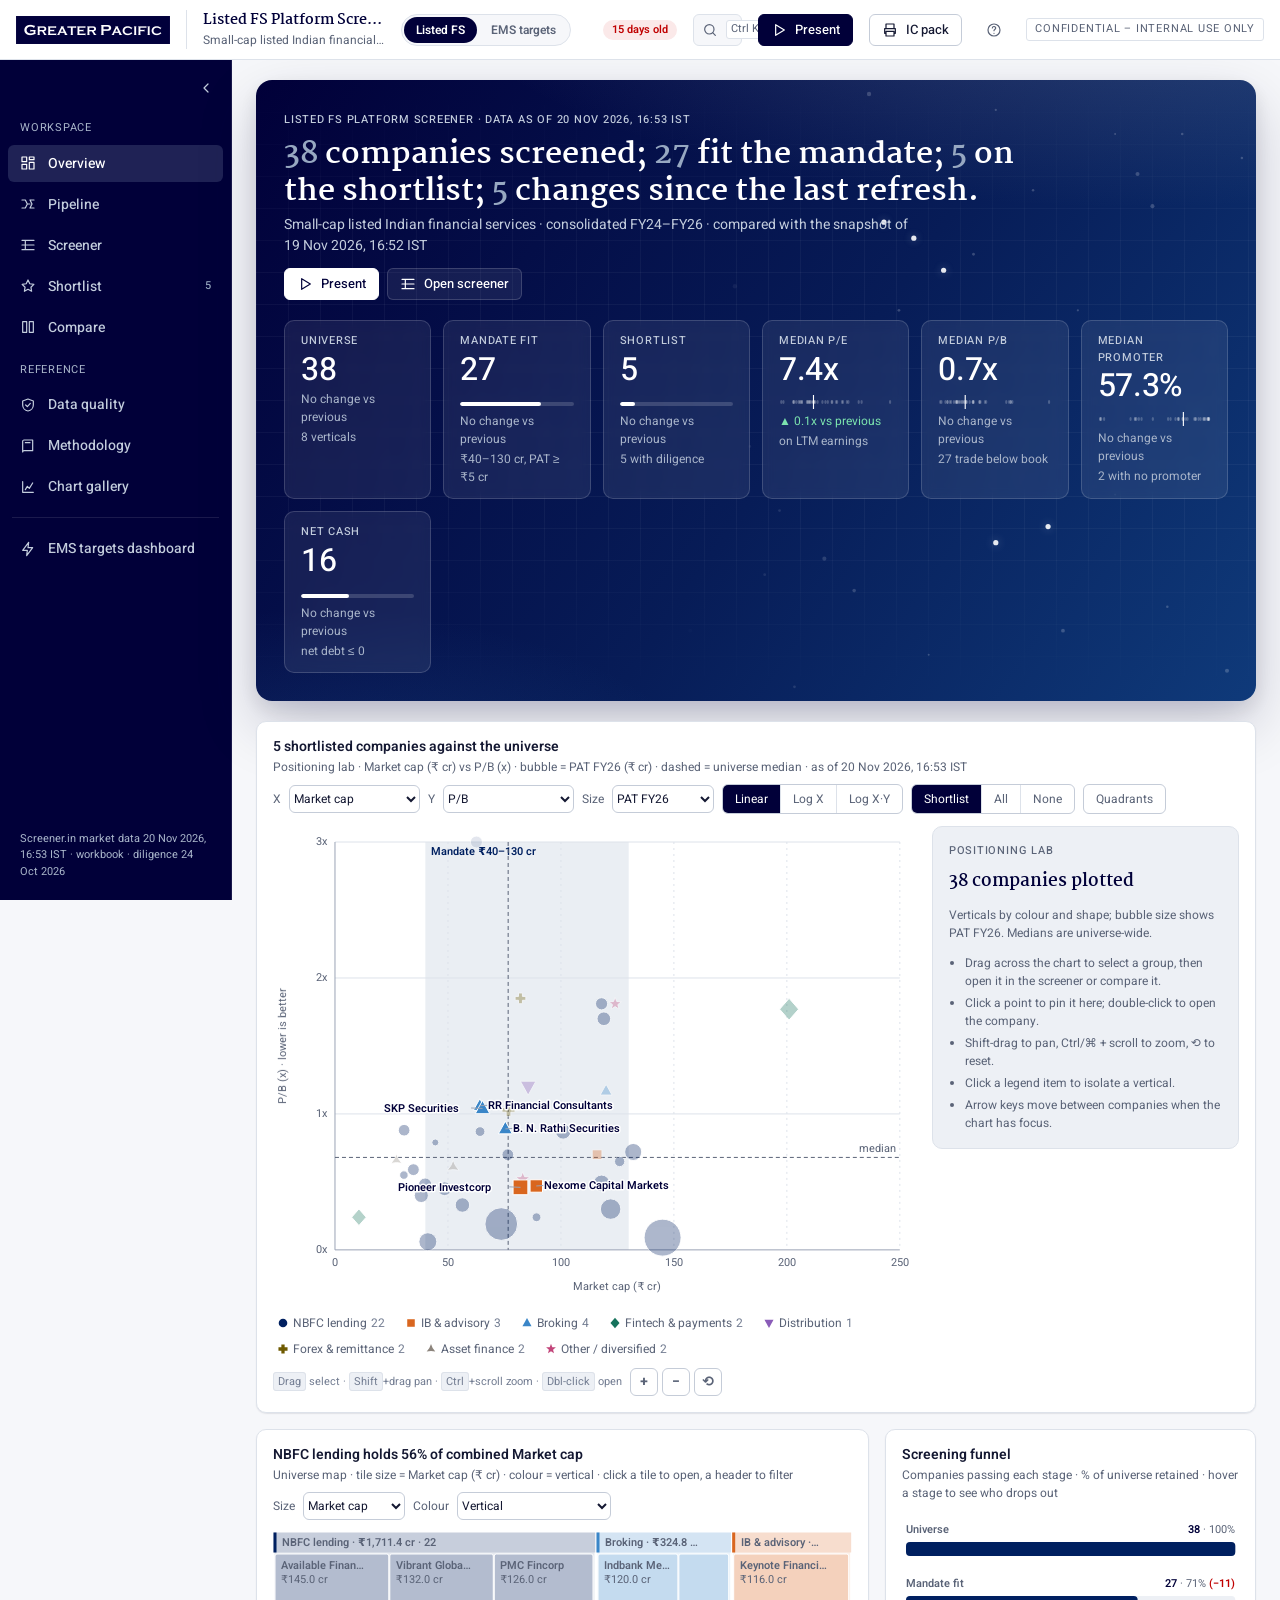
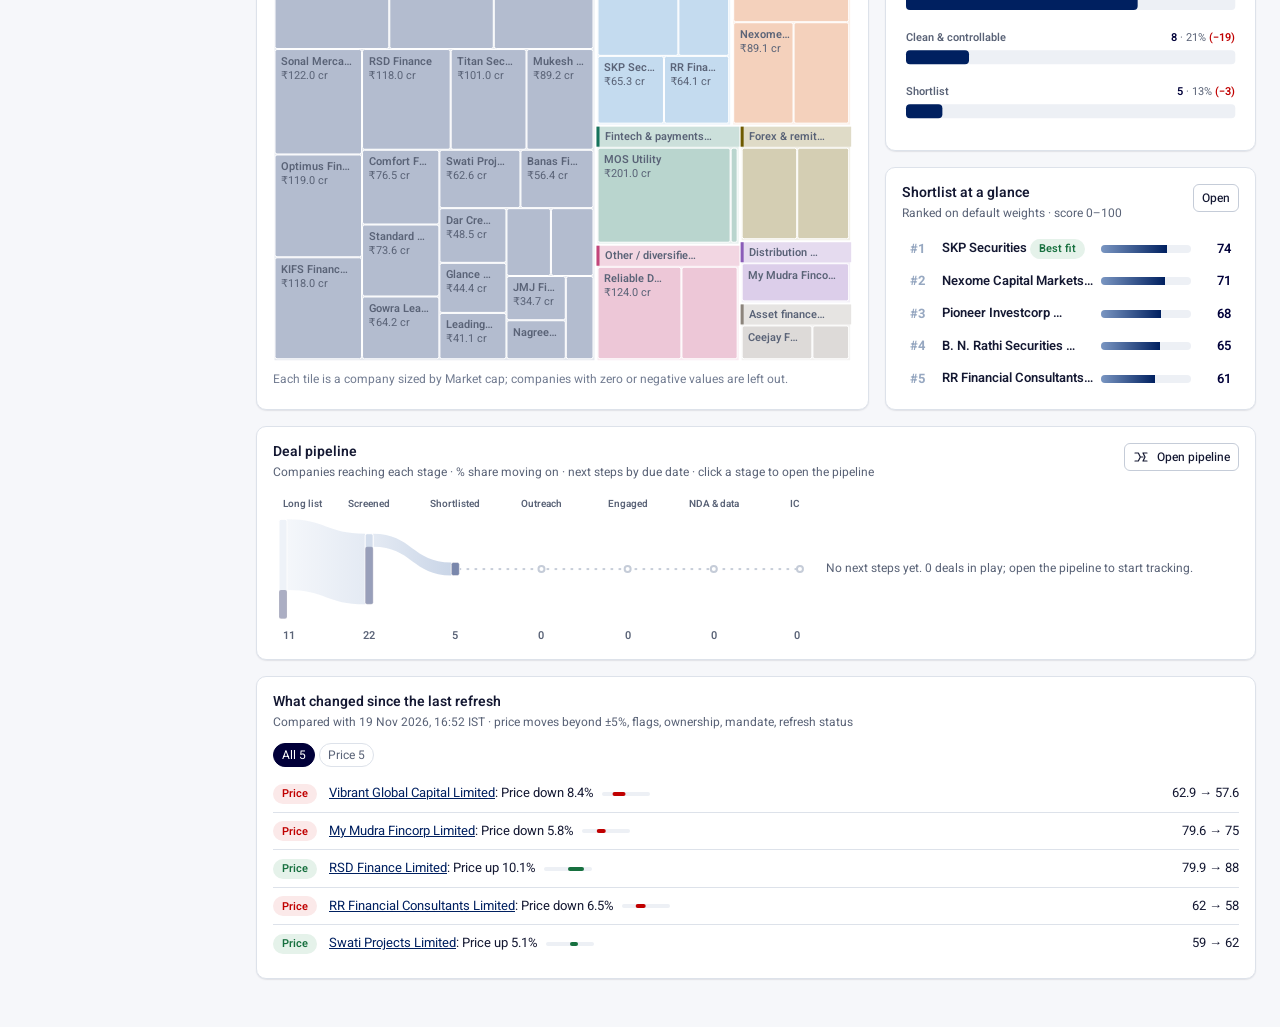
==== commit 5b18b499: "Rebuild dashboards" ====
--- a/index.html
+++ b/index.html
@@ -4,7 +4,7 @@
 <meta charset="utf-8">
 <meta name="viewport" content="width=device-width,initial-scale=1">
 <meta name="robots" content="noindex,nofollow">
-<meta name="generator" content="gpc-dashboard-kit 2026-11-19T11:22:47Z">
+<meta name="generator" content="gpc-dashboard-kit 2026-11-20T11:23:50Z">
 <title>Greater Pacific - dashboard</title>
 <link rel="icon" type="image/png" href="[data-uri]">
 <style>@font-face{font-family:'Heebo';font-style:normal;font-weight:100 900;font-display:swap;src:url([data-uri]) format('woff2')}
@@ -1137,7 +1137,7 @@
 </head>
 <body>
 <noscript>This dashboard needs JavaScript.</noscript>
-<script>window.DATA={logo:"[data-uri]",built:"2026-11-19T11:22:47Z",prevLabel:"18 Nov 2026 11:25",key:"fs",siblings:[{"key":"fs","label":"Listed FS","href":"index.html"},{"key":"ems","label":"EMS targets","href":"ems/index.html"}]};
+<script>window.DATA={logo:"[data-uri]",built:"2026-11-20T11:23:50Z",prevLabel:"19 Nov 2026 11:22",key:"fs",siblings:[{"key":"fs","label":"Listed FS","href":"index.html"},{"key":"ems","label":"EMS targets","href":"ems/index.html"}]};
 window.DATA.cur=(function(){var window={};
 /* ---- data.js ---- */
 // Long list of companies. Base data originally from the Listed FS Companies Screen workbook.
@@ -1147,7 +1147,7 @@
 ;
 /* ---- market.js ---- */
 // Generated by scripts/update-market.mjs. Do not edit by hand.
-window.MKT = {"asof":"19 Nov 2026, 16:52 IST","ok":38,"failed":[],"co":{"NSEI:MOS":{"mc":200,"price":7.75,"pe":12.1,"pb":1.76,"r24":187,"r25":616,"r26":635,"p24":12,"p25":13,"p26":19,"gd":92,"pr":36.23,"fii":8.02,"dii":4.6,"rt":51.16,"shq":"Sep 2026","basis":"consolidated","bv":4.4,"roe26":18.8},"NSEI:RELIABLE":{"mc":129,"price":125,"pe":14.8,"pb":1.87,"r24":79,"r25":131,"r26":185,"p24":5,"p25":10,"p26":7,"gd":26,"pr":67.79,"fii":0.2,"rt":32,"shq":"Sep 2026","basis":"consolidated","bv":66.8,"roe26":10.9},"BSE:531310":{"mc":140,"price":138,"pe":0.79,"pb":0.09,"r24":1,"r25":1,"r26":1,"p24":119,"p25":104,"p26":107,"gd":0,"pr":65.53,"rt":34.48,"shq":"Sep 2026","basis":"consolidated","bv":1495,"roe26":8.57},"NSEI:KEYFINSERV":{"mc":119,"price":209,"pe":6.69,"pb":0.7,"r24":49,"r25":31,"r26":29,"p24":27,"p25":15,"p26":7,"gd":4,"pr":71.87,"fii":9.26,"dii":0.01,"rt":18.86,"shq":"Sep 2026","basis":"consolidated","bv":299,"roe26":4.87},"BSE:534060":{"mc":127,"price":1.78,"pe":16.7,"pb":0.65,"r24":15.56,"r25":21.24,"r26":18.24,"p24":11.35,"p25":14.35,"p26":6.15,"gd":0,"pr":20.89,"rt":79.12,"shq":"Sep 2026","basis":"standalone","bv":2.74,"roe26":3.47},"BSE:535566":{"mc":114,"price":105,"pe":13.9,"pb":1.73,"r24":46.65,"r25":33.16,"r26":35.99,"p24":7.12,"p25":8.07,"p26":7.99,"gd":377.5,"pr":74.41,"dii":0.37,"rt":25.21,"shq":"Sep 2026","basis":"standalone","bv":60.7,"roe26":13.4},"BSE:538732":{"mc":144,"price":62.9,"pe":4.73,"pb":0.79,"r24":242,"r25":282,"r26":186,"p24":48,"p25":0,"p26":17,"gd":58,"pr":71.59,"rt":28.42,"shq":"Sep 2026","basis":"consolidated","bv":80,"roe26":10.4},"BSE:538943":{"mc":127,"price":84,"pe":10.2,"pb":0.32,"r24":39,"r25":35,"r26":41,"p24":24,"p25":32,"p26":26,"gd":165,"pr":24.92,"rt":75.09,"shq":"Sep 2026","basis":"consolidated","bv":263,"roe26":6.91},"NSEI:MYMUDRA":{"mc":90.7,"price":79.6,"pe":7.15,"pb":1.27,"r24":71,"r25":81,"r26":118,"p24":6,"p25":9,"p26":12,"gd":17,"pr":48.47,"fii":1.1,"dii":1.58,"rt":48.85,"shq":"Sep 2026","basis":"standalone","bv":62.7,"roe26":20.2},"BSE:511473":{"mc":119,"price":26.8,"pe":17,"pb":1.16,"r24":24.76,"r25":26.57,"r26":24.95,"p24":9,"p25":8.46,"p26":7.12,"gd":1.6,"pr":64.84,"fii":0,"dii":0.09,"rt":35.07,"shq":"Sep 2026","basis":"standalone","bv":23.2,"roe26":7.34},"BSE:531254":{"mc":114,"price":15.3,"pe":22,"pb":1.65,"r24":111,"r25":159,"r26":186,"p24":8,"p25":10,"p26":10,"gd":45,"pr":53.89,"rt":46.11,"shq":"Sep 2026","basis":"consolidated","bv":9.29,"roe26":9.34},"BSE:539875":{"mc":103,"price":79.9,"pe":6.76,"pb":0.45,"r24":108,"r25":132,"r26":38,"p24":17,"p25":18,"p26":15,"gd":2,"pr":74.98,"rt":25.01,"shq":"Sep 2026","basis":"consolidated","bv":179,"roe26":5.96},"BSE:530045":{"mc":100,"price":40,"pe":6.12,"pb":0.86,"r24":7,"r25":10,"r26":6,"p24":10,"p25":10,"p26":12,"gd":0,"pr":73.95,"rt":26.05,"shq":"Sep 2026","basis":"consolidated","bv":46.4,"roe26":12},"BSE:531723":{"mc":81.5,"price":0.51,"pe":13.2,"pb":0.51,"r24":7.47,"r25":13.65,"r26":21.87,"p24":1.13,"p25":4.12,"p26":8.6,"gd":0,"pr":0.63,"fii":0.24,"dii":0.05,"rt":99.09,"shq":"Sep 2026","basis":"consolidated","bv":1,"roe26":10.9},"BSE:532410":{"mc":72.2,"price":23,"pe":8.66,"pb":0.99,"r24":2145,"r25":1435,"r26":891,"p24":0,"p25":10,"p26":8,"gd":21,"pr":72.69,"dii":0.01,"rt":27.32,"shq":"Sep 2026","basis":"consolidated","bv":23.3,"roe26":12},"BSE:508905":{"mc":91.9,"price":85.6,"pe":7.67,"pb":0.48,"r24":237,"r25":43,"r26":51,"p24":2,"p25":1,"p26":11,"gd":6,"pr":51.81,"fii":3.56,"rt":44.65,"shq":"Sep 2026","basis":"consolidated","bv":177,"roe26":7.46},"BSE:511147":{"mc":80.6,"price":63.5,"pe":11.7,"pb":1.81,"r24":72,"r25":89,"r26":112,"p24":4,"p25":3,"p26":6,"gd":9,"pr":56.94,"rt":43.05,"shq":"Sep 2026","basis":"standalone","bv":35,"roe26":15.8},"BSE:530341":{"mc":88.1,"price":125,"pe":3.4,"pb":0.24,"r24":18,"r25":8,"r26":24,"p24":6,"p25":1,"p26":6,"gd":57,"pr":56.66,"rt":43.34,"shq":"Sep 2026","basis":"consolidated","bv":517,"roe26":1.61},"BSE:511626":{"mc":68.6,"price":62,"pe":8.79,"pb":1.13,"r24":19.86,"r25":26.92,"r26":33.46,"p24":0.43,"p25":2.85,"p26":8.09,"gd":14.18,"pr":74.87,"rt":25.13,"shq":"Sep 2026","basis":"consolidated","bv":54.8,"roe26":15.7},"BSE:511700":{"mc":73.6,"price":0.3,"pe":1.25,"pb":0.19,"r24":31,"r25":91,"r26":357,"p24":11,"p25":28,"p26":80,"gd":1263,"pr":2.65,"rt":97.35,"shq":"Sep 2026","basis":"consolidated","bv":1.55,"roe26":20.3},"BSE:535267":{"mc":77.6,"price":7.91,"pe":10.4,"pb":0.71,"r24":13.91,"r25":13.07,"r26":16.12,"p24":5.15,"p25":5.1,"p26":7.49,"gd":20.55,"pr":57.62,"fii":0,"rt":42.39,"shq":"Sep 2026","basis":"consolidated","bv":11.1,"roe26":8.02},"BSE:523019":{"mc":77.2,"price":18.5,"pe":6.2,"pb":0.92,"r24":57,"r25":58,"r26":63,"p24":11,"p25":9,"p26":9,"gd":0,"pr":46.76,"rt":53.25,"shq":"Sep 2026","basis":"consolidated","bv":20.2,"roe26":12.6},"BSE:530709":{"mc":67.3,"price":86.9,"pe":7.44,"pb":0.92,"r24":3.54,"r25":7.64,"r26":11.51,"p24":2.21,"p25":4.29,"p26":5.8,"gd":17.19,"pr":60.15,"rt":39.84,"shq":"Sep 2026","basis":"standalone","bv":94.8,"roe26":11.5},"BSE:507864":{"mc":76.1,"price":64.2,"pe":6.85,"pb":0.45,"r24":41,"r25":47,"r26":55,"p24":4,"p25":8,"p26":16,"gd":221,"pr":65.91,"fii":2.99,"dii":0.22,"rt":30.89,"shq":"Sep 2026","basis":"consolidated","bv":143,"roe26":9.6},"BSE:531169":{"mc":65,"price":95.5,"pe":7.53,"pb":1.03,"r24":30.53,"r25":37.16,"r26":41.02,"p24":8.65,"p25":9.99,"p26":10.35,"gd":24.15,"pr":74.99,"dii":0,"rt":25.02,"shq":"Sep 2026","basis":"standalone","bv":92.6,"roe26":18.6},"BSE:509053":{"mc":57.5,"price":6.42,"pe":3.93,"pb":0.33,"r24":73,"r25":43,"r26":59,"p24":4,"p25":0,"p26":11,"gd":1,"pr":26.58,"dii":0.03,"rt":73.38,"shq":"Sep 2026","basis":"consolidated","bv":19.2,"roe26":7.1},"BSE:540360":{"mc":42.3,"price":0.75,"pb":0.06,"r24":5,"r25":28,"r26":142,"p24":2,"p25":4,"p26":19,"gd":396,"fii":40.08,"rt":59.91,"shq":"Sep 2026","basis":"standalone","bv":12.8,"roe26":4.32},"NSEI:DCCL":{"mc":48.5,"price":34,"pe":4.74,"pb":0.45,"r24":33,"r25":41,"r26":50,"p24":4,"p25":7,"p26":10,"gd":232,"pr":69.14,"fii":0,"dii":6.61,"rt":24.25,"shq":"Sep 2026","basis":"standalone","bv":75.4,"roe26":11.4},"BSE:530789":{"mc":52.3,"price":152,"pe":7.38,"pb":0.61,"r24":20.71,"r25":26.29,"r26":26.54,"p24":6.57,"p25":6.8,"p26":7.72,"gd":41.89,"pr":59.03,"rt":40.98,"shq":"Sep 2026","basis":"standalone","bv":250,"roe26":9.67},"BSE:538611":{"mc":29.2,"price":23,"pe":6.06,"pb":0.53,"r24":18.74,"r25":28.86,"r26":40.39,"p24":2.63,"p25":4.61,"p26":5.19,"gd":257.28,"pr":54.12,"dii":0.03,"rt":45.83,"shq":"Sep 2026","basis":"standalone","bv":43.5,"roe26":10.4},"BSE:531199":{"mc":44.4,"price":197,"pe":13.2,"pb":0.79,"r24":23.23,"r25":31.66,"r26":25.85,"p24":1.94,"p25":8.38,"p26":4.92,"gd":1.67,"pr":74.35,"rt":25.65,"shq":"Sep 2026","basis":"standalone","bv":249,"roe26":11.6},"BSE:543914":{"mc":59.6,"price":59,"pe":10.7,"pb":2.89,"r24":1.47,"r25":1.42,"r26":34.23,"p24":0.55,"p25":-0.16,"p26":7.78,"gd":0.73,"pr":23.85,"rt":76.14,"shq":"Sep 2026","basis":"consolidated","bv":20.4,"roe26":42.7},"BSE:511764":{"mc":38.8,"price":25,"pe":10.8,"pb":0.46,"r24":7.03,"r25":15.27,"r26":17.18,"p24":3.6,"p25":8.28,"p26":9.44,"gd":50.57,"pr":28.49,"rt":71.52,"shq":"Sep 2026","basis":"standalone","bv":54,"roe26":11.4},"BSE:511359":{"mc":37.6,"price":50.1,"pe":3.25,"pb":0.39,"r24":11,"r25":14,"r26":14,"p24":8,"p25":9,"p26":11,"gd":15,"pr":74.3,"rt":25.7,"shq":"Sep 2026","basis":"standalone","bv":129,"roe26":12.4},"BSE:538834":{"mc":33.5,"price":8.91,"pe":4.86,"pb":0.57,"r24":7.46,"r25":17.15,"r26":21.99,"p24":2.14,"p25":5.17,"p26":7.6,"gd":0,"pr":24.18,"rt":75.81,"shq":"Sep 2026","basis":"standalone","bv":15.6,"roe26":19.1},"BSE:532895":{"mc":27.9,"price":23,"pe":4.19,"pb":0.85,"r24":62.88,"r25":57.13,"r26":49.6,"p24":13.34,"p25":18.56,"p26":7.41,"gd":126.38,"pr":53.53,"dii":0.03,"rt":46.43,"shq":"Sep 2026","basis":"standalone","bv":27.2,"roe26":29.8},"BSE:526871":{"mc":27.2,"price":14.8,"pe":6.65,"pb":0.66,"r24":3.76,"r25":4.36,"r26":11.8,"p24":-5.65,"p25":0.22,"p26":6.9,"gd":19.44,"pr":71.04,"rt":28.95,"shq":"Sep 2026","basis":"consolidated","bv":22.3,"roe26":20.4},"BSE:509024":{"mc":10.8,"price":7.29,"pe":5.16,"pb":0.25,"r26":184,"p26":10,"rt":100.01,"shq":"Sep 2026","basis":"consolidated","bv":29.6,"gd":7}}};
+window.MKT = {"asof":"20 Nov 2026, 16:53 IST","ok":38,"failed":[],"co":{"NSEI:MOS":{"mc":201,"price":7.8,"pe":12.2,"pb":1.77,"r24":187,"r25":616,"r26":635,"p24":12,"p25":13,"p26":19,"gd":92,"pr":36.23,"fii":8.02,"dii":4.6,"rt":51.16,"shq":"Sep 2026","basis":"consolidated","bv":4.4,"roe26":18.8},"NSEI:RELIABLE":{"mc":124,"price":121,"pe":14.2,"pb":1.81,"r24":79,"r25":131,"r26":185,"p24":5,"p25":10,"p26":7,"gd":26,"pr":67.79,"fii":0.2,"rt":32,"shq":"Sep 2026","basis":"consolidated","bv":66.8,"roe26":10.9},"BSE:531310":{"mc":145,"price":142,"pe":0.81,"pb":0.09,"r24":1,"r25":1,"r26":1,"p24":119,"p25":104,"p26":107,"gd":0,"pr":65.53,"rt":34.48,"shq":"Sep 2026","basis":"consolidated","bv":1495,"roe26":8.57},"NSEI:KEYFINSERV":{"mc":116,"price":208,"pe":6.49,"pb":0.7,"r24":49,"r25":31,"r26":29,"p24":27,"p25":15,"p26":7,"gd":4,"pr":71.87,"fii":9.26,"dii":0.01,"rt":18.86,"shq":"Sep 2026","basis":"consolidated","bv":299,"roe26":4.87},"BSE:534060":{"mc":126,"price":1.77,"pe":16.6,"pb":0.65,"r24":15.56,"r25":21.24,"r26":18.24,"p24":11.35,"p25":14.35,"p26":6.15,"gd":0,"pr":20.89,"rt":79.12,"shq":"Sep 2026","basis":"standalone","bv":2.74,"roe26":3.47},"BSE:535566":{"mc":118,"price":110,"pe":14.5,"pb":1.81,"r24":46.65,"r25":33.16,"r26":35.99,"p24":7.12,"p25":8.07,"p26":7.99,"gd":377.5,"pr":74.41,"dii":0.37,"rt":25.21,"shq":"Sep 2026","basis":"standalone","bv":60.7,"roe26":13.4},"BSE:538732":{"mc":132,"price":57.6,"pe":4.33,"pb":0.72,"r24":242,"r25":282,"r26":186,"p24":48,"p25":0,"p26":17,"gd":58,"pr":71.59,"rt":28.42,"shq":"Sep 2026","basis":"consolidated","bv":80,"roe26":10.4},"BSE:538943":{"mc":122,"price":80,"pe":9.82,"pb":0.3,"r24":39,"r25":35,"r26":41,"p24":24,"p25":32,"p26":26,"gd":165,"pr":24.92,"rt":75.09,"shq":"Sep 2026","basis":"consolidated","bv":263,"roe26":6.91},"NSEI:MYMUDRA":{"mc":85.5,"price":75,"pe":6.74,"pb":1.2,"r24":71,"r25":81,"r26":118,"p24":6,"p25":9,"p26":12,"gd":17,"pr":48.47,"fii":1.1,"dii":1.58,"rt":48.85,"shq":"Sep 2026","basis":"standalone","bv":62.7,"roe26":20.2},"BSE:511473":{"mc":120,"price":27.1,"pe":17.2,"pb":1.17,"r24":24.76,"r25":26.57,"r26":24.95,"p24":9,"p25":8.46,"p26":7.12,"gd":1.6,"pr":64.84,"fii":0,"dii":0.09,"rt":35.07,"shq":"Sep 2026","basis":"standalone","bv":23.2,"roe26":7.34},"BSE:531254":{"mc":119,"price":15.8,"pe":23,"pb":1.7,"r24":111,"r25":159,"r26":186,"p24":8,"p25":10,"p26":10,"gd":45,"pr":53.89,"rt":46.11,"shq":"Sep 2026","basis":"consolidated","bv":9.29,"roe26":9.34},"BSE:539875":{"mc":118,"price":88,"pe":7.72,"pb":0.49,"r24":108,"r25":132,"r26":38,"p24":17,"p25":18,"p26":15,"gd":2,"pr":74.98,"rt":25.01,"shq":"Sep 2026","basis":"consolidated","bv":179,"roe26":5.96},"BSE:530045":{"mc":101,"price":40.3,"pe":6.17,"pb":0.87,"r24":7,"r25":10,"r26":6,"p24":10,"p25":10,"p26":12,"gd":0,"pr":73.95,"rt":26.05,"shq":"Sep 2026","basis":"consolidated","bv":46.4,"roe26":12},"BSE:531723":{"mc":83.1,"price":0.52,"pe":13.4,"pb":0.52,"r24":7.47,"r25":13.65,"r26":21.87,"p24":1.13,"p25":4.12,"p26":8.6,"gd":0,"pr":0.63,"fii":0.24,"dii":0.05,"rt":99.09,"shq":"Sep 2026","basis":"consolidated","bv":1,"roe26":10.9},"BSE:532410":{"mc":76.8,"price":24,"pe":9.2,"pb":1.03,"r24":2145,"r25":1435,"r26":891,"p24":0,"p25":10,"p26":8,"gd":21,"pr":72.69,"dii":0.01,"rt":27.32,"shq":"Sep 2026","basis":"consolidated","bv":23.3,"roe26":12},"BSE:508905":{"mc":89.1,"price":83,"pe":7.44,"pb":0.47,"r24":237,"r25":43,"r26":51,"p24":2,"p25":1,"p26":11,"gd":6,"pr":51.81,"fii":3.56,"rt":44.65,"shq":"Sep 2026","basis":"consolidated","bv":177,"roe26":7.46},"BSE:511147":{"mc":82.1,"price":64.7,"pe":12,"pb":1.85,"r24":72,"r25":89,"r26":112,"p24":4,"p25":3,"p26":6,"gd":9,"pr":56.94,"rt":43.05,"shq":"Sep 2026","basis":"standalone","bv":35,"roe26":15.8},"BSE:530341":{"mc":89.2,"price":125,"pe":3.45,"pb":0.24,"r24":18,"r25":8,"r26":24,"p24":6,"p25":1,"p26":6,"gd":57,"pr":56.66,"rt":43.34,"shq":"Sep 2026","basis":"consolidated","bv":517,"roe26":1.61},"BSE:511626":{"mc":64.1,"price":58,"pe":8.22,"pb":1.06,"r24":19.86,"r25":26.92,"r26":33.46,"p24":0.43,"p25":2.85,"p26":8.09,"gd":14.18,"pr":74.87,"rt":25.13,"shq":"Sep 2026","basis":"consolidated","bv":54.8,"roe26":15.7},"BSE:511700":{"mc":73.6,"price":0.3,"pe":1.25,"pb":0.19,"r24":31,"r25":91,"r26":357,"p24":11,"p25":28,"p26":80,"gd":1263,"pr":2.65,"rt":97.35,"shq":"Sep 2026","basis":"consolidated","bv":1.55,"roe26":20.3},"BSE:535267":{"mc":76.5,"price":7.8,"pe":10.3,"pb":0.7,"r24":13.91,"r25":13.07,"r26":16.12,"p24":5.15,"p25":5.1,"p26":7.49,"gd":20.55,"pr":57.62,"fii":0,"rt":42.39,"shq":"Sep 2026","basis":"consolidated","bv":11.1,"roe26":8.02},"BSE:523019":{"mc":75.4,"price":18,"pe":6.05,"pb":0.89,"r24":57,"r25":58,"r26":63,"p24":11,"p25":9,"p26":9,"gd":0,"pr":46.76,"rt":53.25,"shq":"Sep 2026","basis":"consolidated","bv":20.2,"roe26":12.6},"BSE:530709":{"mc":64.2,"price":82.8,"pe":7.09,"pb":0.87,"r24":3.54,"r25":7.64,"r26":11.51,"p24":2.21,"p25":4.29,"p26":5.8,"gd":17.19,"pr":60.15,"rt":39.84,"shq":"Sep 2026","basis":"standalone","bv":94.8,"roe26":11.5},"BSE:507864":{"mc":82.1,"price":65.9,"pe":7.38,"pb":0.46,"r24":41,"r25":47,"r26":55,"p24":4,"p25":8,"p26":16,"gd":221,"pr":65.91,"fii":2.99,"dii":0.22,"rt":30.89,"shq":"Sep 2026","basis":"consolidated","bv":143,"roe26":9.6},"BSE:531169":{"mc":65.3,"price":96,"pe":7.57,"pb":1.04,"r24":30.53,"r25":37.16,"r26":41.02,"p24":8.65,"p25":9.99,"p26":10.35,"gd":24.15,"pr":74.99,"dii":0,"rt":25.02,"shq":"Sep 2026","basis":"standalone","bv":92.6,"roe26":18.6},"BSE:509053":{"mc":56.4,"price":6.3,"pe":3.86,"pb":0.33,"r24":73,"r25":43,"r26":59,"p24":4,"p25":0,"p26":11,"gd":1,"pr":26.58,"dii":0.03,"rt":73.38,"shq":"Sep 2026","basis":"consolidated","bv":19.2,"roe26":7.1},"BSE:540360":{"mc":41.1,"price":0.73,"pb":0.06,"r24":5,"r25":28,"r26":142,"p24":2,"p25":4,"p26":19,"gd":396,"fii":40.08,"rt":59.91,"shq":"Sep 2026","basis":"standalone","bv":12.8,"roe26":4.32},"NSEI:DCCL":{"mc":48.5,"price":34,"pe":4.74,"pb":0.45,"r24":33,"r25":41,"r26":50,"p24":4,"p25":7,"p26":10,"gd":232,"pr":69.14,"fii":0,"dii":6.61,"rt":24.25,"shq":"Sep 2026","basis":"standalone","bv":75.4,"roe26":11.4},"BSE:530789":{"mc":52.3,"price":152,"pe":7.38,"pb":0.61,"r24":20.71,"r25":26.29,"r26":26.54,"p24":6.57,"p25":6.8,"p26":7.72,"gd":41.89,"pr":59.03,"rt":40.98,"shq":"Sep 2026","basis":"standalone","bv":250,"roe26":9.67},"BSE:538611":{"mc":30.5,"price":24,"pe":6.32,"pb":0.55,"r24":18.74,"r25":28.86,"r26":40.39,"p24":2.63,"p25":4.61,"p26":5.19,"gd":257.28,"pr":54.12,"dii":0.03,"rt":45.83,"shq":"Sep 2026","basis":"standalone","bv":43.5,"roe26":10.4},"BSE:531199":{"mc":44.4,"price":197,"pe":13.2,"pb":0.79,"r24":23.23,"r25":31.66,"r26":25.85,"p24":1.94,"p25":8.38,"p26":4.92,"gd":1.67,"pr":74.35,"rt":25.65,"shq":"Sep 2026","basis":"standalone","bv":249,"roe26":11.6},"BSE:543914":{"mc":62.6,"price":62,"pe":11.2,"pb":3.04,"r24":1.47,"r25":1.42,"r26":34.23,"p24":0.55,"p25":-0.16,"p26":7.78,"gd":0.73,"pr":23.85,"rt":76.14,"shq":"Sep 2026","basis":"consolidated","bv":20.4,"roe26":42.7},"BSE:511764":{"mc":39.9,"price":25.7,"pe":11.1,"pb":0.48,"r24":7.03,"r25":15.27,"r26":17.18,"p24":3.6,"p25":8.28,"p26":9.44,"gd":50.57,"pr":28.49,"rt":71.52,"shq":"Sep 2026","basis":"standalone","bv":54,"roe26":11.4},"BSE:511359":{"mc":38.2,"price":51,"pe":3.3,"pb":0.4,"r24":11,"r25":14,"r26":14,"p24":8,"p25":9,"p26":11,"gd":15,"pr":74.3,"rt":25.7,"shq":"Sep 2026","basis":"standalone","bv":129,"roe26":12.4},"BSE:538834":{"mc":34.7,"price":9.22,"pe":5.03,"pb":0.59,"r24":7.46,"r25":17.15,"r26":21.99,"p24":2.14,"p25":5.17,"p26":7.6,"gd":0,"pr":24.18,"rt":75.81,"shq":"Sep 2026","basis":"standalone","bv":15.6,"roe26":19.1},"BSE:532895":{"mc":30.6,"price":23.9,"pe":4.59,"pb":0.88,"r24":62.88,"r25":57.13,"r26":49.6,"p24":13.34,"p25":18.56,"p26":7.41,"gd":126.38,"pr":53.53,"dii":0.03,"rt":46.43,"shq":"Sep 2026","basis":"standalone","bv":27.2,"roe26":29.8},"BSE:526871":{"mc":27.2,"price":14.8,"pe":6.65,"pb":0.66,"r24":3.76,"r25":4.36,"r26":11.8,"p24":-5.65,"p25":0.22,"p26":6.9,"gd":19.44,"pr":71.04,"rt":28.95,"shq":"Sep 2026","basis":"consolidated","bv":22.3,"roe26":20.4},"BSE:509024":{"mc":10.6,"price":7.11,"pe":5.03,"pb":0.24,"r26":184,"p26":10,"rt":100.01,"shq":"Sep 2026","basis":"consolidated","bv":29.6,"gd":7}}};
 
 ;
 /* ---- diligence.js ---- */
@@ -1384,7 +1384,7 @@
 ;
 /* ---- market.js ---- */
 // Generated by scripts/update-market.mjs. Do not edit by hand.
-window.MKT = {"asof":"18 Nov 2026, 16:55 IST","ok":38,"failed":[],"co":{"NSEI:MOS":{"mc":194,"price":7.55,"pe":11.8,"pb":1.72,"r24":187,"r25":616,"r26":635,"p24":12,"p25":13,"p26":19,"gd":92,"pr":36.23,"fii":8.02,"dii":4.6,"rt":51.16,"shq":"Sep 2026","basis":"consolidated","bv":4.4,"roe26":18.8},"NSEI:RELIABLE":{"mc":125,"price":123,"pe":14.3,"pb":1.84,"r24":79,"r25":131,"r26":185,"p24":5,"p25":10,"p26":7,"gd":26,"pr":67.79,"fii":0.2,"rt":32,"shq":"Sep 2026","basis":"consolidated","bv":66.8,"roe26":10.9},"BSE:531310":{"mc":146,"price":144,"pe":0.82,"pb":0.1,"r24":1,"r25":1,"r26":1,"p24":119,"p25":104,"p26":107,"gd":0,"pr":65.53,"rt":34.48,"shq":"Sep 2026","basis":"consolidated","bv":1495,"roe26":8.57},"NSEI:KEYFINSERV":{"mc":116,"price":203,"pe":6.51,"pb":0.68,"r24":49,"r25":31,"r26":29,"p24":27,"p25":15,"p26":7,"gd":4,"pr":71.87,"fii":9.26,"dii":0.01,"rt":18.86,"shq":"Sep 2026","basis":"consolidated","bv":299,"roe26":4.87},"BSE:534060":{"mc":128,"price":1.8,"pe":16.9,"pb":0.66,"r24":15.56,"r25":21.24,"r26":18.24,"p24":11.35,"p25":14.35,"p26":6.15,"gd":0,"pr":20.89,"rt":79.12,"shq":"Sep 2026","basis":"standalone","bv":2.74,"roe26":3.47},"BSE:535566":{"mc":114,"price":105,"pe":13.9,"pb":1.73,"r24":46.65,"r25":33.16,"r26":35.99,"p24":7.12,"p25":8.07,"p26":7.99,"gd":377.5,"pr":74.41,"dii":0.37,"rt":25.21,"shq":"Sep 2026","basis":"standalone","bv":60.7,"roe26":13.4},"BSE:538732":{"mc":137,"price":60.2,"pe":4.48,"pb":0.75,"r24":242,"r25":282,"r26":186,"p24":48,"p25":0,"p26":17,"gd":58,"pr":71.59,"rt":28.42,"shq":"Sep 2026","basis":"consolidated","bv":80,"roe26":10.4},"BSE:538943":{"mc":110,"price":77,"pe":8.83,"pb":0.29,"r24":39,"r25":35,"r26":41,"p24":24,"p25":32,"p26":26,"gd":165,"pr":24.92,"rt":75.09,"shq":"Sep 2026","basis":"consolidated","bv":263,"roe26":6.91},"NSEI:MYMUDRA":{"mc":89,"price":78.2,"pe":7.02,"pb":1.25,"r24":71,"r25":81,"r26":118,"p24":6,"p25":9,"p26":12,"gd":17,"pr":48.47,"fii":1.1,"dii":1.58,"rt":48.85,"shq":"Sep 2026","basis":"standalone","bv":62.7,"roe26":20.2},"BSE:511473":{"mc":116,"price":26,"pe":16.6,"pb":1.12,"r24":24.76,"r25":26.57,"r26":24.95,"p24":9,"p25":8.46,"p26":7.12,"gd":1.6,"pr":64.84,"fii":0,"dii":0.09,"rt":35.07,"shq":"Sep 2026","basis":"standalone","bv":23.2,"roe26":7.34},"BSE:531254":{"mc":117,"price":15.3,"pe":22.5,"pb":1.65,"r24":111,"r25":159,"r26":186,"p24":8,"p25":10,"p26":10,"gd":45,"pr":53.89,"rt":46.11,"shq":"Sep 2026","basis":"consolidated","bv":9.29,"roe26":9.34},"BSE:539875":{"mc":117,"price":82.2,"pe":7.69,"pb":0.46,"r24":108,"r25":132,"r26":38,"p24":17,"p25":18,"p26":15,"gd":2,"pr":74.98,"rt":25.01,"shq":"Sep 2026","basis":"consolidated","bv":179,"roe26":5.96},"BSE:530045":{"mc":97.6,"price":39,"pe":5.97,"pb":0.84,"r24":7,"r25":10,"r26":6,"p24":10,"p25":10,"p26":12,"gd":0,"pr":73.95,"rt":26.05,"shq":"Sep 2026","basis":"consolidated","bv":46.4,"roe26":12},"BSE:531723":{"mc":83.1,"price":0.52,"pe":13.4,"pb":0.52,"r24":7.47,"r25":13.65,"r26":21.87,"p24":1.13,"p25":4.12,"p26":8.6,"gd":0,"pr":0.63,"fii":0.24,"dii":0.05,"rt":99.09,"shq":"Sep 2026","basis":"consolidated","bv":1,"roe26":10.9},"BSE:532410":{"mc":76.2,"price":24.2,"pe":9.13,"pb":1.04,"r24":2145,"r25":1435,"r26":891,"p24":0,"p25":10,"p26":8,"gd":21,"pr":72.69,"dii":0.01,"rt":27.32,"shq":"Sep 2026","basis":"consolidated","bv":23.3,"roe26":12},"BSE:508905":{"mc":92.9,"price":86.5,"pe":7.76,"pb":0.49,"r24":237,"r25":43,"r26":51,"p24":2,"p25":1,"p26":11,"gd":6,"pr":51.81,"fii":3.56,"rt":44.65,"shq":"Sep 2026","basis":"consolidated","bv":177,"roe26":7.46},"BSE:511147":{"mc":83.7,"price":66,"pe":12.2,"pb":1.89,"r24":72,"r25":89,"r26":112,"p24":4,"p25":3,"p26":6,"gd":9,"pr":56.94,"rt":43.05,"shq":"Sep 2026","basis":"standalone","bv":35,"roe26":15.8},"BSE:530341":{"mc":99.4,"price":138,"pe":3.84,"pb":0.27,"r24":18,"r25":8,"r26":24,"p24":6,"p25":1,"p26":6,"gd":57,"pr":56.66,"rt":43.34,"shq":"Sep 2026","basis":"consolidated","bv":517,"roe26":1.61},"BSE:511626":{"mc":66.4,"price":60,"pe":8.51,"pb":1.09,"r24":19.86,"r25":26.92,"r26":33.46,"p24":0.43,"p25":2.85,"p26":8.09,"gd":14.18,"pr":74.87,"rt":25.13,"shq":"Sep 2026","basis":"consolidated","bv":54.8,"roe26":15.7},"BSE:511700":{"mc":83.5,"price":0.34,"pe":1.41,"pb":0.22,"r24":31,"r25":91,"r26":357,"p24":11,"p25":28,"p26":80,"gd":1263,"pr":2.65,"rt":97.35,"shq":"Sep 2026","basis":"consolidated","bv":1.55,"roe26":20.3},"BSE:535267":{"mc":78.2,"price":7.98,"pe":10.5,"pb":0.72,"r24":13.91,"r25":13.07,"r26":16.12,"p24":5.15,"p25":5.1,"p26":7.49,"gd":20.55,"pr":57.62,"fii":0,"rt":42.39,"shq":"Sep 2026","basis":"consolidated","bv":11.1,"roe26":8.02},"BSE:523019":{"mc":75.6,"price":18.1,"pe":6.07,"pb":0.9,"r24":57,"r25":58,"r26":63,"p24":11,"p25":9,"p26":9,"gd":0,"pr":46.76,"rt":53.25,"shq":"Sep 2026","basis":"consolidated","bv":20.2,"roe26":12.6},"BSE:530709":{"mc":67.4,"price":87,"pe":7.45,"pb":0.92,"r24":3.54,"r25":7.64,"r26":11.51,"p24":2.21,"p25":4.29,"p26":5.8,"gd":17.19,"pr":60.15,"rt":39.84,"shq":"Sep 2026","basis":"standalone","bv":94.8,"roe26":11.5},"BSE:507864":{"mc":75.1,"price":61.7,"pe":6.75,"pb":0.43,"r24":41,"r25":47,"r26":55,"p24":4,"p25":8,"p26":16,"gd":221,"pr":65.91,"fii":2.99,"dii":0.22,"rt":30.89,"shq":"Sep 2026","basis":"consolidated","bv":143,"roe26":9.6},"BSE:531169":{"mc":61.3,"price":90,"pe":7.1,"pb":0.97,"r24":30.53,"r25":37.16,"r26":41.02,"p24":8.65,"p25":9.99,"p26":10.35,"gd":24.15,"pr":74.99,"dii":0,"rt":25.02,"shq":"Sep 2026","basis":"standalone","bv":92.6,"roe26":18.6},"BSE:509053":{"mc":58.2,"price":6.5,"pe":3.98,"pb":0.34,"r24":73,"r25":43,"r26":59,"p24":4,"p25":0,"p26":11,"gd":1,"pr":26.58,"dii":0.03,"rt":73.38,"shq":"Sep 2026","basis":"consolidated","bv":19.2,"roe26":7.1},"BSE:540360":{"mc":40.6,"price":0.72,"pb":0.06,"r24":5,"r25":28,"r26":142,"p24":2,"p25":4,"p26":19,"gd":396,"fii":40.08,"rt":59.91,"shq":"Sep 2026","basis":"standalone","bv":12.8,"roe26":4.32},"NSEI:DCCL":{"mc":48.1,"price":33.7,"pe":4.7,"pb":0.45,"r24":33,"r25":41,"r26":50,"p24":4,"p25":7,"p26":10,"gd":232,"pr":69.14,"fii":0,"dii":6.61,"rt":24.25,"shq":"Sep 2026","basis":"standalone","bv":75.4,"roe26":11.4},"BSE:530789":{"mc":52.5,"price":152,"pe":7.4,"pb":0.61,"r24":20.71,"r25":26.29,"r26":26.54,"p24":6.57,"p25":6.8,"p26":7.72,"gd":41.89,"pr":59.03,"rt":40.98,"shq":"Sep 2026","basis":"standalone","bv":250,"roe26":9.67},"BSE:538611":{"mc":28.8,"price":22.7,"pe":5.98,"pb":0.52,"r24":18.74,"r25":28.86,"r26":40.39,"p24":2.63,"p25":4.61,"p26":5.19,"gd":257.28,"pr":54.12,"dii":0.03,"rt":45.83,"shq":"Sep 2026","basis":"standalone","bv":43.5,"roe26":10.4},"BSE:531199":{"mc":42.4,"price":188,"pe":12.6,"pb":0.76,"r24":23.23,"r25":31.66,"r26":25.85,"p24":1.94,"p25":8.38,"p26":4.92,"gd":1.67,"pr":74.35,"rt":25.65,"shq":"Sep 2026","basis":"standalone","bv":249,"roe26":11.6},"BSE:543914":{"mc":58.9,"price":58.3,"pe":10.6,"pb":2.86,"r24":1.47,"r25":1.42,"r26":34.23,"p24":0.55,"p25":-0.16,"p26":7.78,"gd":0.73,"pr":23.85,"rt":76.14,"shq":"Sep 2026","basis":"consolidated","bv":20.4,"roe26":42.7},"BSE:511764":{"mc":42,"price":27,"pe":11.6,"pb":0.5,"r24":7.03,"r25":15.27,"r26":17.18,"p24":3.6,"p25":8.28,"p26":9.44,"gd":50.57,"pr":28.49,"rt":71.52,"shq":"Sep 2026","basis":"standalone","bv":54,"roe26":11.4},"BSE:511359":{"mc":39.7,"price":52.9,"pe":3.43,"pb":0.41,"r24":11,"r25":14,"r26":14,"p24":8,"p25":9,"p26":11,"gd":15,"pr":74.3,"rt":25.7,"shq":"Sep 2026","basis":"standalone","bv":129,"roe26":12.4},"BSE:538834":{"mc":34.7,"price":9.23,"pe":5.03,"pb":0.59,"r24":7.46,"r25":17.15,"r26":21.99,"p24":2.14,"p25":5.17,"p26":7.6,"gd":0,"pr":24.18,"rt":75.81,"shq":"Sep 2026","basis":"standalone","bv":15.6,"roe26":19.1},"BSE:532895":{"mc":32.3,"price":25,"pe":4.84,"pb":0.92,"r24":62.88,"r25":57.13,"r26":49.6,"p24":13.34,"p25":18.56,"p26":7.41,"gd":126.38,"pr":53.53,"dii":0.03,"rt":46.43,"shq":"Sep 2026","basis":"standalone","bv":27.2,"roe26":29.8},"BSE:526871":{"mc":27.4,"price":14.9,"pe":6.69,"pb":0.67,"r24":3.76,"r25":4.36,"r26":11.8,"p24":-5.65,"p25":0.22,"p26":6.9,"gd":19.44,"pr":71.04,"rt":28.95,"shq":"Sep 2026","basis":"consolidated","bv":22.3,"roe26":20.4},"BSE:509024":{"mc":10.3,"price":6.91,"pe":4.89,"pb":0.23,"r26":184,"p26":10,"rt":100.01,"shq":"Sep 2026","basis":"consolidated","bv":29.6,"gd":7}}};
+window.MKT = {"asof":"19 Nov 2026, 16:52 IST","ok":38,"failed":[],"co":{"NSEI:MOS":{"mc":200,"price":7.75,"pe":12.1,"pb":1.76,"r24":187,"r25":616,"r26":635,"p24":12,"p25":13,"p26":19,"gd":92,"pr":36.23,"fii":8.02,"dii":4.6,"rt":51.16,"shq":"Sep 2026","basis":"consolidated","bv":4.4,"roe26":18.8},"NSEI:RELIABLE":{"mc":129,"price":125,"pe":14.8,"pb":1.87,"r24":79,"r25":131,"r26":185,"p24":5,"p25":10,"p26":7,"gd":26,"pr":67.79,"fii":0.2,"rt":32,"shq":"Sep 2026","basis":"consolidated","bv":66.8,"roe26":10.9},"BSE:531310":{"mc":140,"price":138,"pe":0.79,"pb":0.09,"r24":1,"r25":1,"r26":1,"p24":119,"p25":104,"p26":107,"gd":0,"pr":65.53,"rt":34.48,"shq":"Sep 2026","basis":"consolidated","bv":1495,"roe26":8.57},"NSEI:KEYFINSERV":{"mc":119,"price":209,"pe":6.69,"pb":0.7,"r24":49,"r25":31,"r26":29,"p24":27,"p25":15,"p26":7,"gd":4,"pr":71.87,"fii":9.26,"dii":0.01,"rt":18.86,"shq":"Sep 2026","basis":"consolidated","bv":299,"roe26":4.87},"BSE:534060":{"mc":127,"price":1.78,"pe":16.7,"pb":0.65,"r24":15.56,"r25":21.24,"r26":18.24,"p24":11.35,"p25":14.35,"p26":6.15,"gd":0,"pr":20.89,"rt":79.12,"shq":"Sep 2026","basis":"standalone","bv":2.74,"roe26":3.47},"BSE:535566":{"mc":114,"price":105,"pe":13.9,"pb":1.73,"r24":46.65,"r25":33.16,"r26":35.99,"p24":7.12,"p25":8.07,"p26":7.99,"gd":377.5,"pr":74.41,"dii":0.37,"rt":25.21,"shq":"Sep 2026","basis":"standalone","bv":60.7,"roe26":13.4},"BSE:538732":{"mc":144,"price":62.9,"pe":4.73,"pb":0.79,"r24":242,"r25":282,"r26":186,"p24":48,"p25":0,"p26":17,"gd":58,"pr":71.59,"rt":28.42,"shq":"Sep 2026","basis":"consolidated","bv":80,"roe26":10.4},"BSE:538943":{"mc":127,"price":84,"pe":10.2,"pb":0.32,"r24":39,"r25":35,"r26":41,"p24":24,"p25":32,"p26":26,"gd":165,"pr":24.92,"rt":75.09,"shq":"Sep 2026","basis":"consolidated","bv":263,"roe26":6.91},"NSEI:MYMUDRA":{"mc":90.7,"price":79.6,"pe":7.15,"pb":1.27,"r24":71,"r25":81,"r26":118,"p24":6,"p25":9,"p26":12,"gd":17,"pr":48.47,"fii":1.1,"dii":1.58,"rt":48.85,"shq":"Sep 2026","basis":"standalone","bv":62.7,"roe26":20.2},"BSE:511473":{"mc":119,"price":26.8,"pe":17,"pb":1.16,"r24":24.76,"r25":26.57,"r26":24.95,"p24":9,"p25":8.46,"p26":7.12,"gd":1.6,"pr":64.84,"fii":0,"dii":0.09,"rt":35.07,"shq":"Sep 2026","basis":"standalone","bv":23.2,"roe26":7.34},"BSE:531254":{"mc":114,"price":15.3,"pe":22,"pb":1.65,"r24":111,"r25":159,"r26":186,"p24":8,"p25":10,"p26":10,"gd":45,"pr":53.89,"rt":46.11,"shq":"Sep 2026","basis":"consolidated","bv":9.29,"roe26":9.34},"BSE:539875":{"mc":103,"price":79.9,"pe":6.76,"pb":0.45,"r24":108,"r25":132,"r26":38,"p24":17,"p25":18,"p26":15,"gd":2,"pr":74.98,"rt":25.01,"shq":"Sep 2026","basis":"consolidated","bv":179,"roe26":5.96},"BSE:530045":{"mc":100,"price":40,"pe":6.12,"pb":0.86,"r24":7,"r25":10,"r26":6,"p24":10,"p25":10,"p26":12,"gd":0,"pr":73.95,"rt":26.05,"shq":"Sep 2026","basis":"consolidated","bv":46.4,"roe26":12},"BSE:531723":{"mc":81.5,"price":0.51,"pe":13.2,"pb":0.51,"r24":7.47,"r25":13.65,"r26":21.87,"p24":1.13,"p25":4.12,"p26":8.6,"gd":0,"pr":0.63,"fii":0.24,"dii":0.05,"rt":99.09,"shq":"Sep 2026","basis":"consolidated","bv":1,"roe26":10.9},"BSE:532410":{"mc":72.2,"price":23,"pe":8.66,"pb":0.99,"r24":2145,"r25":1435,"r26":891,"p24":0,"p25":10,"p26":8,"gd":21,"pr":72.69,"dii":0.01,"rt":27.32,"shq":"Sep 2026","basis":"consolidated","bv":23.3,"roe26":12},"BSE:508905":{"mc":91.9,"price":85.6,"pe":7.67,"pb":0.48,"r24":237,"r25":43,"r26":51,"p24":2,"p25":1,"p26":11,"gd":6,"pr":51.81,"fii":3.56,"rt":44.65,"shq":"Sep 2026","basis":"consolidated","bv":177,"roe26":7.46},"BSE:511147":{"mc":80.6,"price":63.5,"pe":11.7,"pb":1.81,"r24":72,"r25":89,"r26":112,"p24":4,"p25":3,"p26":6,"gd":9,"pr":56.94,"rt":43.05,"shq":"Sep 2026","basis":"standalone","bv":35,"roe26":15.8},"BSE:530341":{"mc":88.1,"price":125,"pe":3.4,"pb":0.24,"r24":18,"r25":8,"r26":24,"p24":6,"p25":1,"p26":6,"gd":57,"pr":56.66,"rt":43.34,"shq":"Sep 2026","basis":"consolidated","bv":517,"roe26":1.61},"BSE:511626":{"mc":68.6,"price":62,"pe":8.79,"pb":1.13,"r24":19.86,"r25":26.92,"r26":33.46,"p24":0.43,"p25":2.85,"p26":8.09,"gd":14.18,"pr":74.87,"rt":25.13,"shq":"Sep 2026","basis":"consolidated","bv":54.8,"roe26":15.7},"BSE:511700":{"mc":73.6,"price":0.3,"pe":1.25,"pb":0.19,"r24":31,"r25":91,"r26":357,"p24":11,"p25":28,"p26":80,"gd":1263,"pr":2.65,"rt":97.35,"shq":"Sep 2026","basis":"consolidated","bv":1.55,"roe26":20.3},"BSE:535267":{"mc":77.6,"price":7.91,"pe":10.4,"pb":0.71,"r24":13.91,"r25":13.07,"r26":16.12,"p24":5.15,"p25":5.1,"p26":7.49,"gd":20.55,"pr":57.62,"fii":0,"rt":42.39,"shq":"Sep 2026","basis":"consolidated","bv":11.1,"roe26":8.02},"BSE:523019":{"mc":77.2,"price":18.5,"pe":6.2,"pb":0.92,"r24":57,"r25":58,"r26":63,"p24":11,"p25":9,"p26":9,"gd":0,"pr":46.76,"rt":53.25,"shq":"Sep 2026","basis":"consolidated","bv":20.2,"roe26":12.6},"BSE:530709":{"mc":67.3,"price":86.9,"pe":7.44,"pb":0.92,"r24":3.54,"r25":7.64,"r26":11.51,"p24":2.21,"p25":4.29,"p26":5.8,"gd":17.19,"pr":60.15,"rt":39.84,"shq":"Sep 2026","basis":"standalone","bv":94.8,"roe26":11.5},"BSE:507864":{"mc":76.1,"price":64.2,"pe":6.85,"pb":0.45,"r24":41,"r25":47,"r26":55,"p24":4,"p25":8,"p26":16,"gd":221,"pr":65.91,"fii":2.99,"dii":0.22,"rt":30.89,"shq":"Sep 2026","basis":"consolidated","bv":143,"roe26":9.6},"BSE:531169":{"mc":65,"price":95.5,"pe":7.53,"pb":1.03,"r24":30.53,"r25":37.16,"r26":41.02,"p24":8.65,"p25":9.99,"p26":10.35,"gd":24.15,"pr":74.99,"dii":0,"rt":25.02,"shq":"Sep 2026","basis":"standalone","bv":92.6,"roe26":18.6},"BSE:509053":{"mc":57.5,"price":6.42,"pe":3.93,"pb":0.33,"r24":73,"r25":43,"r26":59,"p24":4,"p25":0,"p26":11,"gd":1,"pr":26.58,"dii":0.03,"rt":73.38,"shq":"Sep 2026","basis":"consolidated","bv":19.2,"roe26":7.1},"BSE:540360":{"mc":42.3,"price":0.75,"pb":0.06,"r24":5,"r25":28,"r26":142,"p24":2,"p25":4,"p26":19,"gd":396,"fii":40.08,"rt":59.91,"shq":"Sep 2026","basis":"standalone","bv":12.8,"roe26":4.32},"NSEI:DCCL":{"mc":48.5,"price":34,"pe":4.74,"pb":0.45,"r24":33,"r25":41,"r26":50,"p24":4,"p25":7,"p26":10,"gd":232,"pr":69.14,"fii":0,"dii":6.61,"rt":24.25,"shq":"Sep 2026","basis":"standalone","bv":75.4,"roe26":11.4},"BSE:530789":{"mc":52.3,"price":152,"pe":7.38,"pb":0.61,"r24":20.71,"r25":26.29,"r26":26.54,"p24":6.57,"p25":6.8,"p26":7.72,"gd":41.89,"pr":59.03,"rt":40.98,"shq":"Sep 2026","basis":"standalone","bv":250,"roe26":9.67},"BSE:538611":{"mc":29.2,"price":23,"pe":6.06,"pb":0.53,"r24":18.74,"r25":28.86,"r26":40.39,"p24":2.63,"p25":4.61,"p26":5.19,"gd":257.28,"pr":54.12,"dii":0.03,"rt":45.83,"shq":"Sep 2026","basis":"standalone","bv":43.5,"roe26":10.4},"BSE:531199":{"mc":44.4,"price":197,"pe":13.2,"pb":0.79,"r24":23.23,"r25":31.66,"r26":25.85,"p24":1.94,"p25":8.38,"p26":4.92,"gd":1.67,"pr":74.35,"rt":25.65,"shq":"Sep 2026","basis":"standalone","bv":249,"roe26":11.6},"BSE:543914":{"mc":59.6,"price":59,"pe":10.7,"pb":2.89,"r24":1.47,"r25":1.42,"r26":34.23,"p24":0.55,"p25":-0.16,"p26":7.78,"gd":0.73,"pr":23.85,"rt":76.14,"shq":"Sep 2026","basis":"consolidated","bv":20.4,"roe26":42.7},"BSE:511764":{"mc":38.8,"price":25,"pe":10.8,"pb":0.46,"r24":7.03,"r25":15.27,"r26":17.18,"p24":3.6,"p25":8.28,"p26":9.44,"gd":50.57,"pr":28.49,"rt":71.52,"shq":"Sep 2026","basis":"standalone","bv":54,"roe26":11.4},"BSE:511359":{"mc":37.6,"price":50.1,"pe":3.25,"pb":0.39,"r24":11,"r25":14,"r26":14,"p24":8,"p25":9,"p26":11,"gd":15,"pr":74.3,"rt":25.7,"shq":"Sep 2026","basis":"standalone","bv":129,"roe26":12.4},"BSE:538834":{"mc":33.5,"price":8.91,"pe":4.86,"pb":0.57,"r24":7.46,"r25":17.15,"r26":21.99,"p24":2.14,"p25":5.17,"p26":7.6,"gd":0,"pr":24.18,"rt":75.81,"shq":"Sep 2026","basis":"standalone","bv":15.6,"roe26":19.1},"BSE:532895":{"mc":27.9,"price":23,"pe":4.19,"pb":0.85,"r24":62.88,"r25":57.13,"r26":49.6,"p24":13.34,"p25":18.56,"p26":7.41,"gd":126.38,"pr":53.53,"dii":0.03,"rt":46.43,"shq":"Sep 2026","basis":"standalone","bv":27.2,"roe26":29.8},"BSE:526871":{"mc":27.2,"price":14.8,"pe":6.65,"pb":0.66,"r24":3.76,"r25":4.36,"r26":11.8,"p24":-5.65,"p25":0.22,"p26":6.9,"gd":19.44,"pr":71.04,"rt":28.95,"shq":"Sep 2026","basis":"consolidated","bv":22.3,"roe26":20.4},"BSE:509024":{"mc":10.8,"price":7.29,"pe":5.16,"pb":0.25,"r26":184,"p26":10,"rt":100.01,"shq":"Sep 2026","basis":"consolidated","bv":29.6,"gd":7}}};
 
 ;
 /* ---- diligence.js ---- */
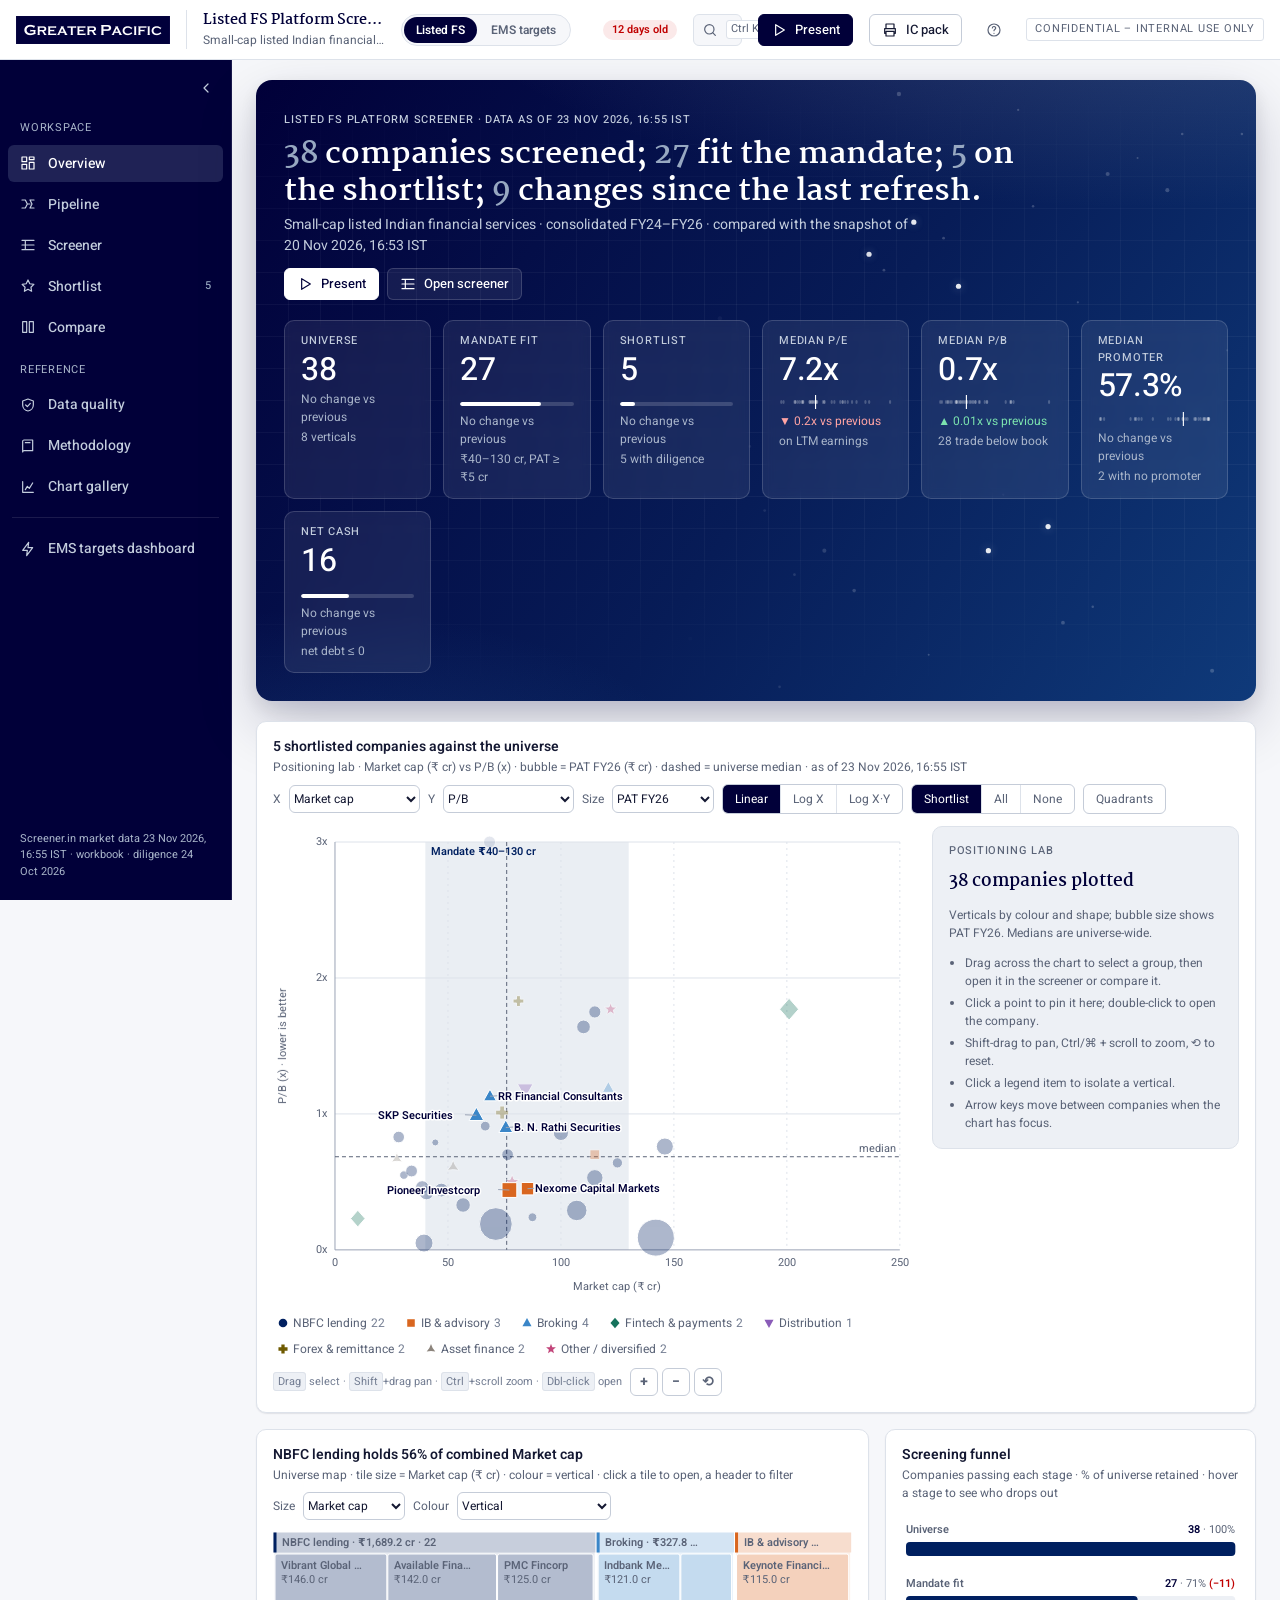
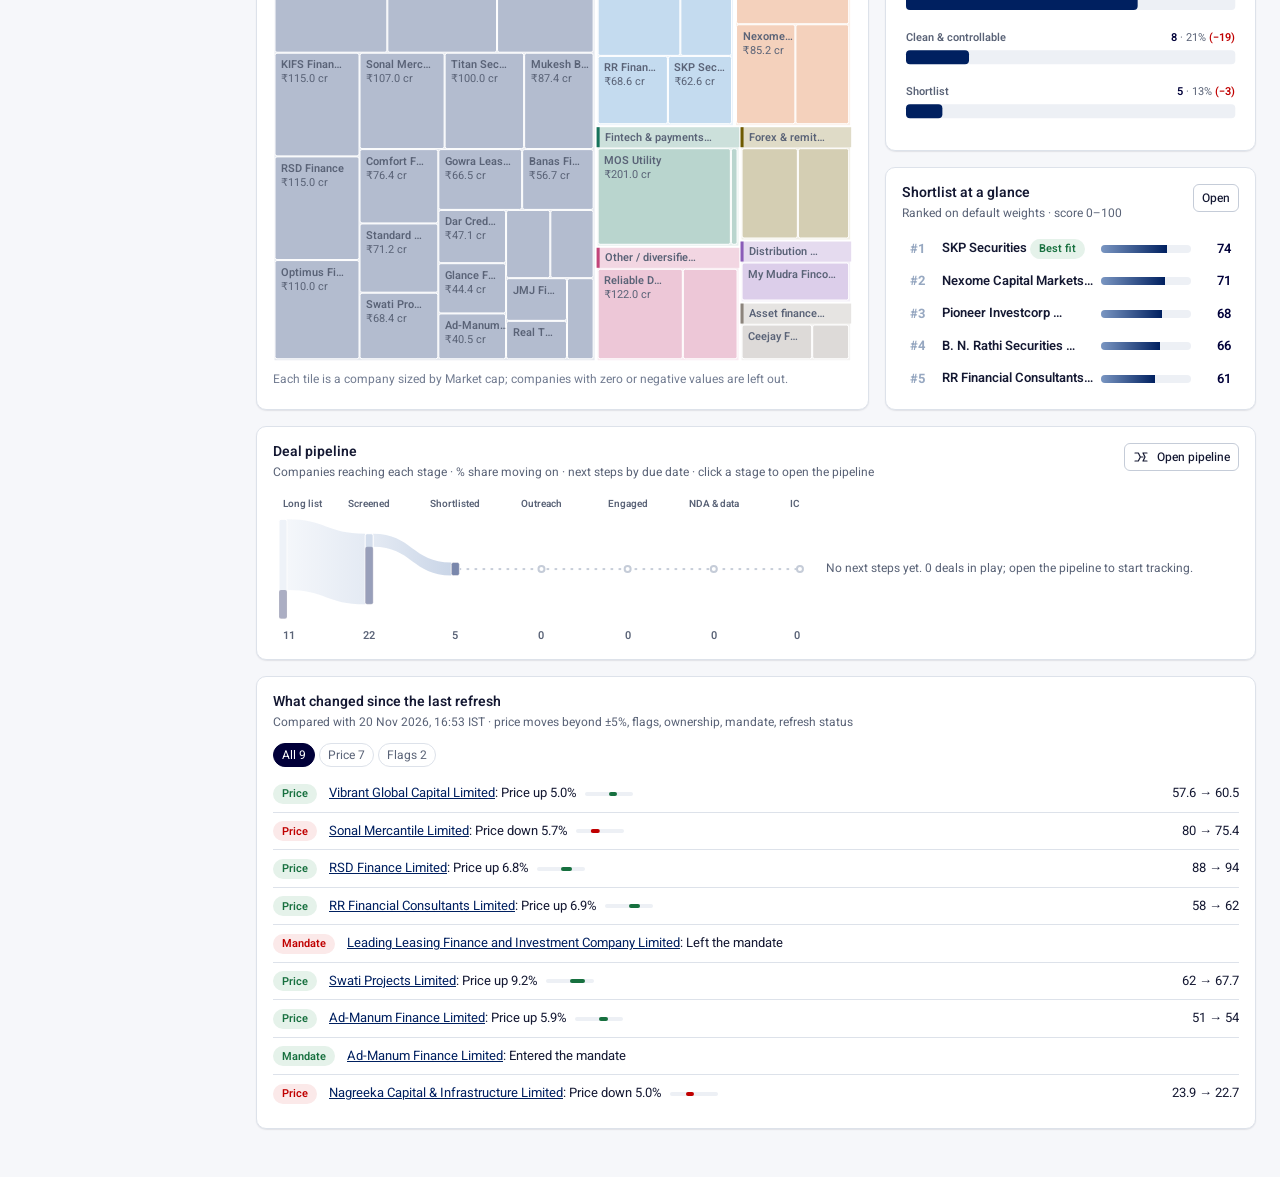
==== commit 8bbaf17e: "Rebuild dashboards" ====
--- a/index.html
+++ b/index.html
@@ -4,7 +4,7 @@
 <meta charset="utf-8">
 <meta name="viewport" content="width=device-width,initial-scale=1">
 <meta name="robots" content="noindex,nofollow">
-<meta name="generator" content="gpc-dashboard-kit 2026-11-20T11:23:50Z">
+<meta name="generator" content="gpc-dashboard-kit 2026-11-23T11:25:14Z">
 <title>Greater Pacific - dashboard</title>
 <link rel="icon" type="image/png" href="[data-uri]">
 <style>@font-face{font-family:'Heebo';font-style:normal;font-weight:100 900;font-display:swap;src:url([data-uri]) format('woff2')}
@@ -1137,7 +1137,7 @@
 </head>
 <body>
 <noscript>This dashboard needs JavaScript.</noscript>
-<script>window.DATA={logo:"[data-uri]",built:"2026-11-20T11:23:50Z",prevLabel:"19 Nov 2026 11:22",key:"fs",siblings:[{"key":"fs","label":"Listed FS","href":"index.html"},{"key":"ems","label":"EMS targets","href":"ems/index.html"}]};
+<script>window.DATA={logo:"[data-uri]",built:"2026-11-23T11:25:14Z",prevLabel:"20 Nov 2026 11:23",key:"fs",siblings:[{"key":"fs","label":"Listed FS","href":"index.html"},{"key":"ems","label":"EMS targets","href":"ems/index.html"}]};
 window.DATA.cur=(function(){var window={};
 /* ---- data.js ---- */
 // Long list of companies. Base data originally from the Listed FS Companies Screen workbook.
@@ -1147,7 +1147,7 @@
 ;
 /* ---- market.js ---- */
 // Generated by scripts/update-market.mjs. Do not edit by hand.
-window.MKT = {"asof":"20 Nov 2026, 16:53 IST","ok":38,"failed":[],"co":{"NSEI:MOS":{"mc":201,"price":7.8,"pe":12.2,"pb":1.77,"r24":187,"r25":616,"r26":635,"p24":12,"p25":13,"p26":19,"gd":92,"pr":36.23,"fii":8.02,"dii":4.6,"rt":51.16,"shq":"Sep 2026","basis":"consolidated","bv":4.4,"roe26":18.8},"NSEI:RELIABLE":{"mc":124,"price":121,"pe":14.2,"pb":1.81,"r24":79,"r25":131,"r26":185,"p24":5,"p25":10,"p26":7,"gd":26,"pr":67.79,"fii":0.2,"rt":32,"shq":"Sep 2026","basis":"consolidated","bv":66.8,"roe26":10.9},"BSE:531310":{"mc":145,"price":142,"pe":0.81,"pb":0.09,"r24":1,"r25":1,"r26":1,"p24":119,"p25":104,"p26":107,"gd":0,"pr":65.53,"rt":34.48,"shq":"Sep 2026","basis":"consolidated","bv":1495,"roe26":8.57},"NSEI:KEYFINSERV":{"mc":116,"price":208,"pe":6.49,"pb":0.7,"r24":49,"r25":31,"r26":29,"p24":27,"p25":15,"p26":7,"gd":4,"pr":71.87,"fii":9.26,"dii":0.01,"rt":18.86,"shq":"Sep 2026","basis":"consolidated","bv":299,"roe26":4.87},"BSE:534060":{"mc":126,"price":1.77,"pe":16.6,"pb":0.65,"r24":15.56,"r25":21.24,"r26":18.24,"p24":11.35,"p25":14.35,"p26":6.15,"gd":0,"pr":20.89,"rt":79.12,"shq":"Sep 2026","basis":"standalone","bv":2.74,"roe26":3.47},"BSE:535566":{"mc":118,"price":110,"pe":14.5,"pb":1.81,"r24":46.65,"r25":33.16,"r26":35.99,"p24":7.12,"p25":8.07,"p26":7.99,"gd":377.5,"pr":74.41,"dii":0.37,"rt":25.21,"shq":"Sep 2026","basis":"standalone","bv":60.7,"roe26":13.4},"BSE:538732":{"mc":132,"price":57.6,"pe":4.33,"pb":0.72,"r24":242,"r25":282,"r26":186,"p24":48,"p25":0,"p26":17,"gd":58,"pr":71.59,"rt":28.42,"shq":"Sep 2026","basis":"consolidated","bv":80,"roe26":10.4},"BSE:538943":{"mc":122,"price":80,"pe":9.82,"pb":0.3,"r24":39,"r25":35,"r26":41,"p24":24,"p25":32,"p26":26,"gd":165,"pr":24.92,"rt":75.09,"shq":"Sep 2026","basis":"consolidated","bv":263,"roe26":6.91},"NSEI:MYMUDRA":{"mc":85.5,"price":75,"pe":6.74,"pb":1.2,"r24":71,"r25":81,"r26":118,"p24":6,"p25":9,"p26":12,"gd":17,"pr":48.47,"fii":1.1,"dii":1.58,"rt":48.85,"shq":"Sep 2026","basis":"standalone","bv":62.7,"roe26":20.2},"BSE:511473":{"mc":120,"price":27.1,"pe":17.2,"pb":1.17,"r24":24.76,"r25":26.57,"r26":24.95,"p24":9,"p25":8.46,"p26":7.12,"gd":1.6,"pr":64.84,"fii":0,"dii":0.09,"rt":35.07,"shq":"Sep 2026","basis":"standalone","bv":23.2,"roe26":7.34},"BSE:531254":{"mc":119,"price":15.8,"pe":23,"pb":1.7,"r24":111,"r25":159,"r26":186,"p24":8,"p25":10,"p26":10,"gd":45,"pr":53.89,"rt":46.11,"shq":"Sep 2026","basis":"consolidated","bv":9.29,"roe26":9.34},"BSE:539875":{"mc":118,"price":88,"pe":7.72,"pb":0.49,"r24":108,"r25":132,"r26":38,"p24":17,"p25":18,"p26":15,"gd":2,"pr":74.98,"rt":25.01,"shq":"Sep 2026","basis":"consolidated","bv":179,"roe26":5.96},"BSE:530045":{"mc":101,"price":40.3,"pe":6.17,"pb":0.87,"r24":7,"r25":10,"r26":6,"p24":10,"p25":10,"p26":12,"gd":0,"pr":73.95,"rt":26.05,"shq":"Sep 2026","basis":"consolidated","bv":46.4,"roe26":12},"BSE:531723":{"mc":83.1,"price":0.52,"pe":13.4,"pb":0.52,"r24":7.47,"r25":13.65,"r26":21.87,"p24":1.13,"p25":4.12,"p26":8.6,"gd":0,"pr":0.63,"fii":0.24,"dii":0.05,"rt":99.09,"shq":"Sep 2026","basis":"consolidated","bv":1,"roe26":10.9},"BSE:532410":{"mc":76.8,"price":24,"pe":9.2,"pb":1.03,"r24":2145,"r25":1435,"r26":891,"p24":0,"p25":10,"p26":8,"gd":21,"pr":72.69,"dii":0.01,"rt":27.32,"shq":"Sep 2026","basis":"consolidated","bv":23.3,"roe26":12},"BSE:508905":{"mc":89.1,"price":83,"pe":7.44,"pb":0.47,"r24":237,"r25":43,"r26":51,"p24":2,"p25":1,"p26":11,"gd":6,"pr":51.81,"fii":3.56,"rt":44.65,"shq":"Sep 2026","basis":"consolidated","bv":177,"roe26":7.46},"BSE:511147":{"mc":82.1,"price":64.7,"pe":12,"pb":1.85,"r24":72,"r25":89,"r26":112,"p24":4,"p25":3,"p26":6,"gd":9,"pr":56.94,"rt":43.05,"shq":"Sep 2026","basis":"standalone","bv":35,"roe26":15.8},"BSE:530341":{"mc":89.2,"price":125,"pe":3.45,"pb":0.24,"r24":18,"r25":8,"r26":24,"p24":6,"p25":1,"p26":6,"gd":57,"pr":56.66,"rt":43.34,"shq":"Sep 2026","basis":"consolidated","bv":517,"roe26":1.61},"BSE:511626":{"mc":64.1,"price":58,"pe":8.22,"pb":1.06,"r24":19.86,"r25":26.92,"r26":33.46,"p24":0.43,"p25":2.85,"p26":8.09,"gd":14.18,"pr":74.87,"rt":25.13,"shq":"Sep 2026","basis":"consolidated","bv":54.8,"roe26":15.7},"BSE:511700":{"mc":73.6,"price":0.3,"pe":1.25,"pb":0.19,"r24":31,"r25":91,"r26":357,"p24":11,"p25":28,"p26":80,"gd":1263,"pr":2.65,"rt":97.35,"shq":"Sep 2026","basis":"consolidated","bv":1.55,"roe26":20.3},"BSE:535267":{"mc":76.5,"price":7.8,"pe":10.3,"pb":0.7,"r24":13.91,"r25":13.07,"r26":16.12,"p24":5.15,"p25":5.1,"p26":7.49,"gd":20.55,"pr":57.62,"fii":0,"rt":42.39,"shq":"Sep 2026","basis":"consolidated","bv":11.1,"roe26":8.02},"BSE:523019":{"mc":75.4,"price":18,"pe":6.05,"pb":0.89,"r24":57,"r25":58,"r26":63,"p24":11,"p25":9,"p26":9,"gd":0,"pr":46.76,"rt":53.25,"shq":"Sep 2026","basis":"consolidated","bv":20.2,"roe26":12.6},"BSE:530709":{"mc":64.2,"price":82.8,"pe":7.09,"pb":0.87,"r24":3.54,"r25":7.64,"r26":11.51,"p24":2.21,"p25":4.29,"p26":5.8,"gd":17.19,"pr":60.15,"rt":39.84,"shq":"Sep 2026","basis":"standalone","bv":94.8,"roe26":11.5},"BSE:507864":{"mc":82.1,"price":65.9,"pe":7.38,"pb":0.46,"r24":41,"r25":47,"r26":55,"p24":4,"p25":8,"p26":16,"gd":221,"pr":65.91,"fii":2.99,"dii":0.22,"rt":30.89,"shq":"Sep 2026","basis":"consolidated","bv":143,"roe26":9.6},"BSE:531169":{"mc":65.3,"price":96,"pe":7.57,"pb":1.04,"r24":30.53,"r25":37.16,"r26":41.02,"p24":8.65,"p25":9.99,"p26":10.35,"gd":24.15,"pr":74.99,"dii":0,"rt":25.02,"shq":"Sep 2026","basis":"standalone","bv":92.6,"roe26":18.6},"BSE:509053":{"mc":56.4,"price":6.3,"pe":3.86,"pb":0.33,"r24":73,"r25":43,"r26":59,"p24":4,"p25":0,"p26":11,"gd":1,"pr":26.58,"dii":0.03,"rt":73.38,"shq":"Sep 2026","basis":"consolidated","bv":19.2,"roe26":7.1},"BSE:540360":{"mc":41.1,"price":0.73,"pb":0.06,"r24":5,"r25":28,"r26":142,"p24":2,"p25":4,"p26":19,"gd":396,"fii":40.08,"rt":59.91,"shq":"Sep 2026","basis":"standalone","bv":12.8,"roe26":4.32},"NSEI:DCCL":{"mc":48.5,"price":34,"pe":4.74,"pb":0.45,"r24":33,"r25":41,"r26":50,"p24":4,"p25":7,"p26":10,"gd":232,"pr":69.14,"fii":0,"dii":6.61,"rt":24.25,"shq":"Sep 2026","basis":"standalone","bv":75.4,"roe26":11.4},"BSE:530789":{"mc":52.3,"price":152,"pe":7.38,"pb":0.61,"r24":20.71,"r25":26.29,"r26":26.54,"p24":6.57,"p25":6.8,"p26":7.72,"gd":41.89,"pr":59.03,"rt":40.98,"shq":"Sep 2026","basis":"standalone","bv":250,"roe26":9.67},"BSE:538611":{"mc":30.5,"price":24,"pe":6.32,"pb":0.55,"r24":18.74,"r25":28.86,"r26":40.39,"p24":2.63,"p25":4.61,"p26":5.19,"gd":257.28,"pr":54.12,"dii":0.03,"rt":45.83,"shq":"Sep 2026","basis":"standalone","bv":43.5,"roe26":10.4},"BSE:531199":{"mc":44.4,"price":197,"pe":13.2,"pb":0.79,"r24":23.23,"r25":31.66,"r26":25.85,"p24":1.94,"p25":8.38,"p26":4.92,"gd":1.67,"pr":74.35,"rt":25.65,"shq":"Sep 2026","basis":"standalone","bv":249,"roe26":11.6},"BSE:543914":{"mc":62.6,"price":62,"pe":11.2,"pb":3.04,"r24":1.47,"r25":1.42,"r26":34.23,"p24":0.55,"p25":-0.16,"p26":7.78,"gd":0.73,"pr":23.85,"rt":76.14,"shq":"Sep 2026","basis":"consolidated","bv":20.4,"roe26":42.7},"BSE:511764":{"mc":39.9,"price":25.7,"pe":11.1,"pb":0.48,"r24":7.03,"r25":15.27,"r26":17.18,"p24":3.6,"p25":8.28,"p26":9.44,"gd":50.57,"pr":28.49,"rt":71.52,"shq":"Sep 2026","basis":"standalone","bv":54,"roe26":11.4},"BSE:511359":{"mc":38.2,"price":51,"pe":3.3,"pb":0.4,"r24":11,"r25":14,"r26":14,"p24":8,"p25":9,"p26":11,"gd":15,"pr":74.3,"rt":25.7,"shq":"Sep 2026","basis":"standalone","bv":129,"roe26":12.4},"BSE:538834":{"mc":34.7,"price":9.22,"pe":5.03,"pb":0.59,"r24":7.46,"r25":17.15,"r26":21.99,"p24":2.14,"p25":5.17,"p26":7.6,"gd":0,"pr":24.18,"rt":75.81,"shq":"Sep 2026","basis":"standalone","bv":15.6,"roe26":19.1},"BSE:532895":{"mc":30.6,"price":23.9,"pe":4.59,"pb":0.88,"r24":62.88,"r25":57.13,"r26":49.6,"p24":13.34,"p25":18.56,"p26":7.41,"gd":126.38,"pr":53.53,"dii":0.03,"rt":46.43,"shq":"Sep 2026","basis":"standalone","bv":27.2,"roe26":29.8},"BSE:526871":{"mc":27.2,"price":14.8,"pe":6.65,"pb":0.66,"r24":3.76,"r25":4.36,"r26":11.8,"p24":-5.65,"p25":0.22,"p26":6.9,"gd":19.44,"pr":71.04,"rt":28.95,"shq":"Sep 2026","basis":"consolidated","bv":22.3,"roe26":20.4},"BSE:509024":{"mc":10.6,"price":7.11,"pe":5.03,"pb":0.24,"r26":184,"p26":10,"rt":100.01,"shq":"Sep 2026","basis":"consolidated","bv":29.6,"gd":7}}};
+window.MKT = {"asof":"23 Nov 2026, 16:55 IST","ok":38,"failed":[],"co":{"NSEI:MOS":{"mc":201,"price":7.8,"pe":12.2,"pb":1.77,"r24":187,"r25":616,"r26":635,"p24":12,"p25":13,"p26":19,"gd":92,"pr":36.23,"fii":8.02,"dii":4.6,"rt":51.16,"shq":"Sep 2026","basis":"consolidated","bv":4.4,"roe26":18.8},"NSEI:RELIABLE":{"mc":122,"price":118,"pe":14,"pb":1.77,"r24":79,"r25":131,"r26":185,"p24":5,"p25":10,"p26":7,"gd":26,"pr":67.79,"fii":0.2,"rt":32,"shq":"Sep 2026","basis":"consolidated","bv":66.8,"roe26":10.9},"BSE:531310":{"mc":142,"price":139,"pe":0.79,"pb":0.09,"r24":1,"r25":1,"r26":1,"p24":119,"p25":104,"p26":107,"gd":0,"pr":65.53,"rt":34.48,"shq":"Sep 2026","basis":"consolidated","bv":1495,"roe26":8.57},"NSEI:KEYFINSERV":{"mc":115,"price":208,"pe":6.43,"pb":0.7,"r24":49,"r25":31,"r26":29,"p24":27,"p25":15,"p26":7,"gd":4,"pr":71.87,"fii":9.26,"dii":0.01,"rt":18.86,"shq":"Sep 2026","basis":"consolidated","bv":299,"roe26":4.87},"BSE:534060":{"mc":125,"price":1.76,"pe":16.5,"pb":0.64,"r24":15.56,"r25":21.24,"r26":18.24,"p24":11.35,"p25":14.35,"p26":6.15,"gd":0,"pr":20.89,"rt":79.12,"shq":"Sep 2026","basis":"standalone","bv":2.74,"roe26":3.47},"BSE:535566":{"mc":115,"price":106,"pe":14,"pb":1.75,"r24":46.65,"r25":33.16,"r26":35.99,"p24":7.12,"p25":8.07,"p26":7.99,"gd":377.5,"pr":74.41,"dii":0.37,"rt":25.21,"shq":"Sep 2026","basis":"standalone","bv":60.7,"roe26":13.4},"BSE:538732":{"mc":146,"price":60.5,"pe":4.78,"pb":0.76,"r24":242,"r25":282,"r26":186,"p24":48,"p25":0,"p26":17,"gd":58,"pr":71.59,"rt":28.42,"shq":"Sep 2026","basis":"consolidated","bv":80,"roe26":10.4},"BSE:538943":{"mc":107,"price":75.4,"pe":8.58,"pb":0.29,"r24":39,"r25":35,"r26":41,"p24":24,"p25":32,"p26":26,"gd":165,"pr":24.92,"rt":75.09,"shq":"Sep 2026","basis":"consolidated","bv":263,"roe26":6.91},"NSEI:MYMUDRA":{"mc":84.2,"price":74,"pe":6.64,"pb":1.18,"r24":71,"r25":81,"r26":118,"p24":6,"p25":9,"p26":12,"gd":17,"pr":48.47,"fii":1.1,"dii":1.58,"rt":48.85,"shq":"Sep 2026","basis":"standalone","bv":62.7,"roe26":20.2},"BSE:511473":{"mc":121,"price":27.6,"pe":17.2,"pb":1.19,"r24":24.76,"r25":26.57,"r26":24.95,"p24":9,"p25":8.46,"p26":7.12,"gd":1.6,"pr":64.84,"fii":0,"dii":0.09,"rt":35.07,"shq":"Sep 2026","basis":"standalone","bv":23.2,"roe26":7.34},"BSE:531254":{"mc":110,"price":15.2,"pe":21.1,"pb":1.64,"r24":111,"r25":159,"r26":186,"p24":8,"p25":10,"p26":10,"gd":45,"pr":53.89,"rt":46.11,"shq":"Sep 2026","basis":"consolidated","bv":9.29,"roe26":9.34},"BSE:539875":{"mc":115,"price":94,"pe":7.5,"pb":0.53,"r24":108,"r25":132,"r26":38,"p24":17,"p25":18,"p26":15,"gd":2,"pr":74.98,"rt":25.01,"shq":"Sep 2026","basis":"consolidated","bv":179,"roe26":5.96},"BSE:530045":{"mc":100,"price":40,"pe":6.12,"pb":0.86,"r24":7,"r25":10,"r26":6,"p24":10,"p25":10,"p26":12,"gd":0,"pr":73.95,"rt":26.05,"shq":"Sep 2026","basis":"consolidated","bv":46.4,"roe26":12},"BSE:531723":{"mc":78.4,"price":0.5,"pe":12.7,"pb":0.5,"r24":7.47,"r25":13.65,"r26":21.87,"p24":1.13,"p25":4.12,"p26":8.6,"gd":0,"pr":0.63,"fii":0.24,"dii":0.05,"rt":99.09,"shq":"Sep 2026","basis":"consolidated","bv":1,"roe26":10.9},"BSE:532410":{"mc":74,"price":23.5,"pe":8.88,"pb":1.01,"r24":2145,"r25":1435,"r26":891,"p24":0,"p25":10,"p26":8,"gd":21,"pr":72.69,"dii":0.01,"rt":27.32,"shq":"Sep 2026","basis":"consolidated","bv":23.3,"roe26":12},"BSE:508905":{"mc":85.2,"price":79.4,"pe":7.12,"pb":0.45,"r24":237,"r25":43,"r26":51,"p24":2,"p25":1,"p26":11,"gd":6,"pr":51.81,"fii":3.56,"rt":44.65,"shq":"Sep 2026","basis":"consolidated","bv":177,"roe26":7.46},"BSE:511147":{"mc":81.2,"price":64,"pe":11.8,"pb":1.83,"r24":72,"r25":89,"r26":112,"p24":4,"p25":3,"p26":6,"gd":9,"pr":56.94,"rt":43.05,"shq":"Sep 2026","basis":"standalone","bv":35,"roe26":15.8},"BSE:530341":{"mc":87.4,"price":125,"pe":3.38,"pb":0.24,"r24":18,"r25":8,"r26":24,"p24":6,"p25":1,"p26":6,"gd":57,"pr":56.66,"rt":43.34,"shq":"Sep 2026","basis":"consolidated","bv":517,"roe26":1.61},"BSE:511626":{"mc":68.6,"price":62,"pe":8.79,"pb":1.13,"r24":19.86,"r25":26.92,"r26":33.46,"p24":0.43,"p25":2.85,"p26":8.09,"gd":14.18,"pr":74.87,"rt":25.13,"shq":"Sep 2026","basis":"consolidated","bv":54.8,"roe26":15.7},"BSE:511700":{"mc":71.2,"price":0.29,"pe":1.21,"pb":0.19,"r24":31,"r25":91,"r26":357,"p24":11,"p25":28,"p26":80,"gd":1263,"pr":2.65,"rt":97.35,"shq":"Sep 2026","basis":"consolidated","bv":1.55,"roe26":20.3},"BSE:535267":{"mc":76.4,"price":7.79,"pe":10.2,"pb":0.7,"r24":13.91,"r25":13.07,"r26":16.12,"p24":5.15,"p25":5.1,"p26":7.49,"gd":20.55,"pr":57.62,"fii":0,"rt":42.39,"shq":"Sep 2026","basis":"consolidated","bv":11.1,"roe26":8.02},"BSE:523019":{"mc":75.6,"price":18.1,"pe":6.06,"pb":0.9,"r24":57,"r25":58,"r26":63,"p24":11,"p25":9,"p26":9,"gd":0,"pr":46.76,"rt":53.25,"shq":"Sep 2026","basis":"consolidated","bv":20.2,"roe26":12.6},"BSE:530709":{"mc":66.5,"price":85.8,"pe":7.35,"pb":0.91,"r24":3.54,"r25":7.64,"r26":11.51,"p24":2.21,"p25":4.29,"p26":5.8,"gd":17.19,"pr":60.15,"rt":39.84,"shq":"Sep 2026","basis":"standalone","bv":94.8,"roe26":11.5},"BSE:507864":{"mc":77.2,"price":62.9,"pe":6.94,"pb":0.44,"r24":41,"r25":47,"r26":55,"p24":4,"p25":8,"p26":16,"gd":221,"pr":65.91,"fii":2.99,"dii":0.22,"rt":30.89,"shq":"Sep 2026","basis":"consolidated","bv":143,"roe26":9.6},"BSE:531169":{"mc":62.6,"price":92,"pe":7.26,"pb":0.99,"r24":30.53,"r25":37.16,"r26":41.02,"p24":8.65,"p25":9.99,"p26":10.35,"gd":24.15,"pr":74.99,"dii":0,"rt":25.02,"shq":"Sep 2026","basis":"standalone","bv":92.6,"roe26":18.6},"BSE:509053":{"mc":56.7,"price":6.33,"pe":3.88,"pb":0.33,"r24":73,"r25":43,"r26":59,"p24":4,"p25":0,"p26":11,"gd":1,"pr":26.58,"dii":0.03,"rt":73.38,"shq":"Sep 2026","basis":"consolidated","bv":19.2,"roe26":7.1},"BSE:540360":{"mc":39.4,"price":0.7,"pb":0.05,"r24":5,"r25":28,"r26":142,"p24":2,"p25":4,"p26":19,"gd":396,"fii":40.08,"rt":59.91,"shq":"Sep 2026","basis":"standalone","bv":12.8,"roe26":4.32},"NSEI:DCCL":{"mc":47.1,"price":33,"pe":4.6,"pb":0.44,"r24":33,"r25":41,"r26":50,"p24":4,"p25":7,"p26":10,"gd":232,"pr":69.14,"fii":0,"dii":6.61,"rt":24.25,"shq":"Sep 2026","basis":"standalone","bv":75.4,"roe26":11.4},"BSE:530789":{"mc":52.3,"price":152,"pe":7.38,"pb":0.61,"r24":20.71,"r25":26.29,"r26":26.54,"p24":6.57,"p25":6.8,"p26":7.72,"gd":41.89,"pr":59.03,"rt":40.98,"shq":"Sep 2026","basis":"standalone","bv":250,"roe26":9.67},"BSE:538611":{"mc":30.5,"price":24,"pe":6.32,"pb":0.55,"r24":18.74,"r25":28.86,"r26":40.39,"p24":2.63,"p25":4.61,"p26":5.19,"gd":257.28,"pr":54.12,"dii":0.03,"rt":45.83,"shq":"Sep 2026","basis":"standalone","bv":43.5,"roe26":10.4},"BSE:531199":{"mc":44.4,"price":197,"pe":13.2,"pb":0.79,"r24":23.23,"r25":31.66,"r26":25.85,"p24":1.94,"p25":8.38,"p26":4.92,"gd":1.67,"pr":74.35,"rt":25.65,"shq":"Sep 2026","basis":"standalone","bv":249,"roe26":11.6},"BSE:543914":{"mc":68.4,"price":67.7,"pe":12.3,"pb":3.32,"r24":1.47,"r25":1.42,"r26":34.23,"p24":0.55,"p25":-0.16,"p26":7.78,"gd":0.73,"pr":23.85,"rt":76.14,"shq":"Sep 2026","basis":"consolidated","bv":20.4,"roe26":42.7},"BSE:511764":{"mc":38.6,"price":24.8,"pe":10.7,"pb":0.46,"r24":7.03,"r25":15.27,"r26":17.18,"p24":3.6,"p25":8.28,"p26":9.44,"gd":50.57,"pr":28.49,"rt":71.52,"shq":"Sep 2026","basis":"standalone","bv":54,"roe26":11.4},"BSE:511359":{"mc":40.5,"price":54,"pe":3.5,"pb":0.42,"r24":11,"r25":14,"r26":14,"p24":8,"p25":9,"p26":11,"gd":15,"pr":74.3,"rt":25.7,"shq":"Sep 2026","basis":"standalone","bv":129,"roe26":12.4},"BSE:538834":{"mc":33.9,"price":9,"pe":4.91,"pb":0.58,"r24":7.46,"r25":17.15,"r26":21.99,"p24":2.14,"p25":5.17,"p26":7.6,"gd":0,"pr":24.18,"rt":75.81,"shq":"Sep 2026","basis":"standalone","bv":15.6,"roe26":19.1},"BSE:532895":{"mc":28.2,"price":22.7,"pe":4.23,"pb":0.83,"r24":62.88,"r25":57.13,"r26":49.6,"p24":13.34,"p25":18.56,"p26":7.41,"gd":126.38,"pr":53.53,"dii":0.03,"rt":46.43,"shq":"Sep 2026","basis":"standalone","bv":27.2,"roe26":29.8},"BSE:526871":{"mc":27.4,"price":14.9,"pe":6.7,"pb":0.67,"r24":3.76,"r25":4.36,"r26":11.8,"p24":-5.65,"p25":0.22,"p26":6.9,"gd":19.44,"pr":71.04,"rt":28.95,"shq":"Sep 2026","basis":"consolidated","bv":22.3,"roe26":20.4},"BSE:509024":{"mc":10.1,"price":6.8,"pe":4.81,"pb":0.23,"r26":184,"p26":10,"rt":100.01,"shq":"Sep 2026","basis":"consolidated","bv":29.6,"gd":7}}};
 
 ;
 /* ---- diligence.js ---- */
@@ -1384,7 +1384,7 @@
 ;
 /* ---- market.js ---- */
 // Generated by scripts/update-market.mjs. Do not edit by hand.
-window.MKT = {"asof":"19 Nov 2026, 16:52 IST","ok":38,"failed":[],"co":{"NSEI:MOS":{"mc":200,"price":7.75,"pe":12.1,"pb":1.76,"r24":187,"r25":616,"r26":635,"p24":12,"p25":13,"p26":19,"gd":92,"pr":36.23,"fii":8.02,"dii":4.6,"rt":51.16,"shq":"Sep 2026","basis":"consolidated","bv":4.4,"roe26":18.8},"NSEI:RELIABLE":{"mc":129,"price":125,"pe":14.8,"pb":1.87,"r24":79,"r25":131,"r26":185,"p24":5,"p25":10,"p26":7,"gd":26,"pr":67.79,"fii":0.2,"rt":32,"shq":"Sep 2026","basis":"consolidated","bv":66.8,"roe26":10.9},"BSE:531310":{"mc":140,"price":138,"pe":0.79,"pb":0.09,"r24":1,"r25":1,"r26":1,"p24":119,"p25":104,"p26":107,"gd":0,"pr":65.53,"rt":34.48,"shq":"Sep 2026","basis":"consolidated","bv":1495,"roe26":8.57},"NSEI:KEYFINSERV":{"mc":119,"price":209,"pe":6.69,"pb":0.7,"r24":49,"r25":31,"r26":29,"p24":27,"p25":15,"p26":7,"gd":4,"pr":71.87,"fii":9.26,"dii":0.01,"rt":18.86,"shq":"Sep 2026","basis":"consolidated","bv":299,"roe26":4.87},"BSE:534060":{"mc":127,"price":1.78,"pe":16.7,"pb":0.65,"r24":15.56,"r25":21.24,"r26":18.24,"p24":11.35,"p25":14.35,"p26":6.15,"gd":0,"pr":20.89,"rt":79.12,"shq":"Sep 2026","basis":"standalone","bv":2.74,"roe26":3.47},"BSE:535566":{"mc":114,"price":105,"pe":13.9,"pb":1.73,"r24":46.65,"r25":33.16,"r26":35.99,"p24":7.12,"p25":8.07,"p26":7.99,"gd":377.5,"pr":74.41,"dii":0.37,"rt":25.21,"shq":"Sep 2026","basis":"standalone","bv":60.7,"roe26":13.4},"BSE:538732":{"mc":144,"price":62.9,"pe":4.73,"pb":0.79,"r24":242,"r25":282,"r26":186,"p24":48,"p25":0,"p26":17,"gd":58,"pr":71.59,"rt":28.42,"shq":"Sep 2026","basis":"consolidated","bv":80,"roe26":10.4},"BSE:538943":{"mc":127,"price":84,"pe":10.2,"pb":0.32,"r24":39,"r25":35,"r26":41,"p24":24,"p25":32,"p26":26,"gd":165,"pr":24.92,"rt":75.09,"shq":"Sep 2026","basis":"consolidated","bv":263,"roe26":6.91},"NSEI:MYMUDRA":{"mc":90.7,"price":79.6,"pe":7.15,"pb":1.27,"r24":71,"r25":81,"r26":118,"p24":6,"p25":9,"p26":12,"gd":17,"pr":48.47,"fii":1.1,"dii":1.58,"rt":48.85,"shq":"Sep 2026","basis":"standalone","bv":62.7,"roe26":20.2},"BSE:511473":{"mc":119,"price":26.8,"pe":17,"pb":1.16,"r24":24.76,"r25":26.57,"r26":24.95,"p24":9,"p25":8.46,"p26":7.12,"gd":1.6,"pr":64.84,"fii":0,"dii":0.09,"rt":35.07,"shq":"Sep 2026","basis":"standalone","bv":23.2,"roe26":7.34},"BSE:531254":{"mc":114,"price":15.3,"pe":22,"pb":1.65,"r24":111,"r25":159,"r26":186,"p24":8,"p25":10,"p26":10,"gd":45,"pr":53.89,"rt":46.11,"shq":"Sep 2026","basis":"consolidated","bv":9.29,"roe26":9.34},"BSE:539875":{"mc":103,"price":79.9,"pe":6.76,"pb":0.45,"r24":108,"r25":132,"r26":38,"p24":17,"p25":18,"p26":15,"gd":2,"pr":74.98,"rt":25.01,"shq":"Sep 2026","basis":"consolidated","bv":179,"roe26":5.96},"BSE:530045":{"mc":100,"price":40,"pe":6.12,"pb":0.86,"r24":7,"r25":10,"r26":6,"p24":10,"p25":10,"p26":12,"gd":0,"pr":73.95,"rt":26.05,"shq":"Sep 2026","basis":"consolidated","bv":46.4,"roe26":12},"BSE:531723":{"mc":81.5,"price":0.51,"pe":13.2,"pb":0.51,"r24":7.47,"r25":13.65,"r26":21.87,"p24":1.13,"p25":4.12,"p26":8.6,"gd":0,"pr":0.63,"fii":0.24,"dii":0.05,"rt":99.09,"shq":"Sep 2026","basis":"consolidated","bv":1,"roe26":10.9},"BSE:532410":{"mc":72.2,"price":23,"pe":8.66,"pb":0.99,"r24":2145,"r25":1435,"r26":891,"p24":0,"p25":10,"p26":8,"gd":21,"pr":72.69,"dii":0.01,"rt":27.32,"shq":"Sep 2026","basis":"consolidated","bv":23.3,"roe26":12},"BSE:508905":{"mc":91.9,"price":85.6,"pe":7.67,"pb":0.48,"r24":237,"r25":43,"r26":51,"p24":2,"p25":1,"p26":11,"gd":6,"pr":51.81,"fii":3.56,"rt":44.65,"shq":"Sep 2026","basis":"consolidated","bv":177,"roe26":7.46},"BSE:511147":{"mc":80.6,"price":63.5,"pe":11.7,"pb":1.81,"r24":72,"r25":89,"r26":112,"p24":4,"p25":3,"p26":6,"gd":9,"pr":56.94,"rt":43.05,"shq":"Sep 2026","basis":"standalone","bv":35,"roe26":15.8},"BSE:530341":{"mc":88.1,"price":125,"pe":3.4,"pb":0.24,"r24":18,"r25":8,"r26":24,"p24":6,"p25":1,"p26":6,"gd":57,"pr":56.66,"rt":43.34,"shq":"Sep 2026","basis":"consolidated","bv":517,"roe26":1.61},"BSE:511626":{"mc":68.6,"price":62,"pe":8.79,"pb":1.13,"r24":19.86,"r25":26.92,"r26":33.46,"p24":0.43,"p25":2.85,"p26":8.09,"gd":14.18,"pr":74.87,"rt":25.13,"shq":"Sep 2026","basis":"consolidated","bv":54.8,"roe26":15.7},"BSE:511700":{"mc":73.6,"price":0.3,"pe":1.25,"pb":0.19,"r24":31,"r25":91,"r26":357,"p24":11,"p25":28,"p26":80,"gd":1263,"pr":2.65,"rt":97.35,"shq":"Sep 2026","basis":"consolidated","bv":1.55,"roe26":20.3},"BSE:535267":{"mc":77.6,"price":7.91,"pe":10.4,"pb":0.71,"r24":13.91,"r25":13.07,"r26":16.12,"p24":5.15,"p25":5.1,"p26":7.49,"gd":20.55,"pr":57.62,"fii":0,"rt":42.39,"shq":"Sep 2026","basis":"consolidated","bv":11.1,"roe26":8.02},"BSE:523019":{"mc":77.2,"price":18.5,"pe":6.2,"pb":0.92,"r24":57,"r25":58,"r26":63,"p24":11,"p25":9,"p26":9,"gd":0,"pr":46.76,"rt":53.25,"shq":"Sep 2026","basis":"consolidated","bv":20.2,"roe26":12.6},"BSE:530709":{"mc":67.3,"price":86.9,"pe":7.44,"pb":0.92,"r24":3.54,"r25":7.64,"r26":11.51,"p24":2.21,"p25":4.29,"p26":5.8,"gd":17.19,"pr":60.15,"rt":39.84,"shq":"Sep 2026","basis":"standalone","bv":94.8,"roe26":11.5},"BSE:507864":{"mc":76.1,"price":64.2,"pe":6.85,"pb":0.45,"r24":41,"r25":47,"r26":55,"p24":4,"p25":8,"p26":16,"gd":221,"pr":65.91,"fii":2.99,"dii":0.22,"rt":30.89,"shq":"Sep 2026","basis":"consolidated","bv":143,"roe26":9.6},"BSE:531169":{"mc":65,"price":95.5,"pe":7.53,"pb":1.03,"r24":30.53,"r25":37.16,"r26":41.02,"p24":8.65,"p25":9.99,"p26":10.35,"gd":24.15,"pr":74.99,"dii":0,"rt":25.02,"shq":"Sep 2026","basis":"standalone","bv":92.6,"roe26":18.6},"BSE:509053":{"mc":57.5,"price":6.42,"pe":3.93,"pb":0.33,"r24":73,"r25":43,"r26":59,"p24":4,"p25":0,"p26":11,"gd":1,"pr":26.58,"dii":0.03,"rt":73.38,"shq":"Sep 2026","basis":"consolidated","bv":19.2,"roe26":7.1},"BSE:540360":{"mc":42.3,"price":0.75,"pb":0.06,"r24":5,"r25":28,"r26":142,"p24":2,"p25":4,"p26":19,"gd":396,"fii":40.08,"rt":59.91,"shq":"Sep 2026","basis":"standalone","bv":12.8,"roe26":4.32},"NSEI:DCCL":{"mc":48.5,"price":34,"pe":4.74,"pb":0.45,"r24":33,"r25":41,"r26":50,"p24":4,"p25":7,"p26":10,"gd":232,"pr":69.14,"fii":0,"dii":6.61,"rt":24.25,"shq":"Sep 2026","basis":"standalone","bv":75.4,"roe26":11.4},"BSE:530789":{"mc":52.3,"price":152,"pe":7.38,"pb":0.61,"r24":20.71,"r25":26.29,"r26":26.54,"p24":6.57,"p25":6.8,"p26":7.72,"gd":41.89,"pr":59.03,"rt":40.98,"shq":"Sep 2026","basis":"standalone","bv":250,"roe26":9.67},"BSE:538611":{"mc":29.2,"price":23,"pe":6.06,"pb":0.53,"r24":18.74,"r25":28.86,"r26":40.39,"p24":2.63,"p25":4.61,"p26":5.19,"gd":257.28,"pr":54.12,"dii":0.03,"rt":45.83,"shq":"Sep 2026","basis":"standalone","bv":43.5,"roe26":10.4},"BSE:531199":{"mc":44.4,"price":197,"pe":13.2,"pb":0.79,"r24":23.23,"r25":31.66,"r26":25.85,"p24":1.94,"p25":8.38,"p26":4.92,"gd":1.67,"pr":74.35,"rt":25.65,"shq":"Sep 2026","basis":"standalone","bv":249,"roe26":11.6},"BSE:543914":{"mc":59.6,"price":59,"pe":10.7,"pb":2.89,"r24":1.47,"r25":1.42,"r26":34.23,"p24":0.55,"p25":-0.16,"p26":7.78,"gd":0.73,"pr":23.85,"rt":76.14,"shq":"Sep 2026","basis":"consolidated","bv":20.4,"roe26":42.7},"BSE:511764":{"mc":38.8,"price":25,"pe":10.8,"pb":0.46,"r24":7.03,"r25":15.27,"r26":17.18,"p24":3.6,"p25":8.28,"p26":9.44,"gd":50.57,"pr":28.49,"rt":71.52,"shq":"Sep 2026","basis":"standalone","bv":54,"roe26":11.4},"BSE:511359":{"mc":37.6,"price":50.1,"pe":3.25,"pb":0.39,"r24":11,"r25":14,"r26":14,"p24":8,"p25":9,"p26":11,"gd":15,"pr":74.3,"rt":25.7,"shq":"Sep 2026","basis":"standalone","bv":129,"roe26":12.4},"BSE:538834":{"mc":33.5,"price":8.91,"pe":4.86,"pb":0.57,"r24":7.46,"r25":17.15,"r26":21.99,"p24":2.14,"p25":5.17,"p26":7.6,"gd":0,"pr":24.18,"rt":75.81,"shq":"Sep 2026","basis":"standalone","bv":15.6,"roe26":19.1},"BSE:532895":{"mc":27.9,"price":23,"pe":4.19,"pb":0.85,"r24":62.88,"r25":57.13,"r26":49.6,"p24":13.34,"p25":18.56,"p26":7.41,"gd":126.38,"pr":53.53,"dii":0.03,"rt":46.43,"shq":"Sep 2026","basis":"standalone","bv":27.2,"roe26":29.8},"BSE:526871":{"mc":27.2,"price":14.8,"pe":6.65,"pb":0.66,"r24":3.76,"r25":4.36,"r26":11.8,"p24":-5.65,"p25":0.22,"p26":6.9,"gd":19.44,"pr":71.04,"rt":28.95,"shq":"Sep 2026","basis":"consolidated","bv":22.3,"roe26":20.4},"BSE:509024":{"mc":10.8,"price":7.29,"pe":5.16,"pb":0.25,"r26":184,"p26":10,"rt":100.01,"shq":"Sep 2026","basis":"consolidated","bv":29.6,"gd":7}}};
+window.MKT = {"asof":"20 Nov 2026, 16:53 IST","ok":38,"failed":[],"co":{"NSEI:MOS":{"mc":201,"price":7.8,"pe":12.2,"pb":1.77,"r24":187,"r25":616,"r26":635,"p24":12,"p25":13,"p26":19,"gd":92,"pr":36.23,"fii":8.02,"dii":4.6,"rt":51.16,"shq":"Sep 2026","basis":"consolidated","bv":4.4,"roe26":18.8},"NSEI:RELIABLE":{"mc":124,"price":121,"pe":14.2,"pb":1.81,"r24":79,"r25":131,"r26":185,"p24":5,"p25":10,"p26":7,"gd":26,"pr":67.79,"fii":0.2,"rt":32,"shq":"Sep 2026","basis":"consolidated","bv":66.8,"roe26":10.9},"BSE:531310":{"mc":145,"price":142,"pe":0.81,"pb":0.09,"r24":1,"r25":1,"r26":1,"p24":119,"p25":104,"p26":107,"gd":0,"pr":65.53,"rt":34.48,"shq":"Sep 2026","basis":"consolidated","bv":1495,"roe26":8.57},"NSEI:KEYFINSERV":{"mc":116,"price":208,"pe":6.49,"pb":0.7,"r24":49,"r25":31,"r26":29,"p24":27,"p25":15,"p26":7,"gd":4,"pr":71.87,"fii":9.26,"dii":0.01,"rt":18.86,"shq":"Sep 2026","basis":"consolidated","bv":299,"roe26":4.87},"BSE:534060":{"mc":126,"price":1.77,"pe":16.6,"pb":0.65,"r24":15.56,"r25":21.24,"r26":18.24,"p24":11.35,"p25":14.35,"p26":6.15,"gd":0,"pr":20.89,"rt":79.12,"shq":"Sep 2026","basis":"standalone","bv":2.74,"roe26":3.47},"BSE:535566":{"mc":118,"price":110,"pe":14.5,"pb":1.81,"r24":46.65,"r25":33.16,"r26":35.99,"p24":7.12,"p25":8.07,"p26":7.99,"gd":377.5,"pr":74.41,"dii":0.37,"rt":25.21,"shq":"Sep 2026","basis":"standalone","bv":60.7,"roe26":13.4},"BSE:538732":{"mc":132,"price":57.6,"pe":4.33,"pb":0.72,"r24":242,"r25":282,"r26":186,"p24":48,"p25":0,"p26":17,"gd":58,"pr":71.59,"rt":28.42,"shq":"Sep 2026","basis":"consolidated","bv":80,"roe26":10.4},"BSE:538943":{"mc":122,"price":80,"pe":9.82,"pb":0.3,"r24":39,"r25":35,"r26":41,"p24":24,"p25":32,"p26":26,"gd":165,"pr":24.92,"rt":75.09,"shq":"Sep 2026","basis":"consolidated","bv":263,"roe26":6.91},"NSEI:MYMUDRA":{"mc":85.5,"price":75,"pe":6.74,"pb":1.2,"r24":71,"r25":81,"r26":118,"p24":6,"p25":9,"p26":12,"gd":17,"pr":48.47,"fii":1.1,"dii":1.58,"rt":48.85,"shq":"Sep 2026","basis":"standalone","bv":62.7,"roe26":20.2},"BSE:511473":{"mc":120,"price":27.1,"pe":17.2,"pb":1.17,"r24":24.76,"r25":26.57,"r26":24.95,"p24":9,"p25":8.46,"p26":7.12,"gd":1.6,"pr":64.84,"fii":0,"dii":0.09,"rt":35.07,"shq":"Sep 2026","basis":"standalone","bv":23.2,"roe26":7.34},"BSE:531254":{"mc":119,"price":15.8,"pe":23,"pb":1.7,"r24":111,"r25":159,"r26":186,"p24":8,"p25":10,"p26":10,"gd":45,"pr":53.89,"rt":46.11,"shq":"Sep 2026","basis":"consolidated","bv":9.29,"roe26":9.34},"BSE:539875":{"mc":118,"price":88,"pe":7.72,"pb":0.49,"r24":108,"r25":132,"r26":38,"p24":17,"p25":18,"p26":15,"gd":2,"pr":74.98,"rt":25.01,"shq":"Sep 2026","basis":"consolidated","bv":179,"roe26":5.96},"BSE:530045":{"mc":101,"price":40.3,"pe":6.17,"pb":0.87,"r24":7,"r25":10,"r26":6,"p24":10,"p25":10,"p26":12,"gd":0,"pr":73.95,"rt":26.05,"shq":"Sep 2026","basis":"consolidated","bv":46.4,"roe26":12},"BSE:531723":{"mc":83.1,"price":0.52,"pe":13.4,"pb":0.52,"r24":7.47,"r25":13.65,"r26":21.87,"p24":1.13,"p25":4.12,"p26":8.6,"gd":0,"pr":0.63,"fii":0.24,"dii":0.05,"rt":99.09,"shq":"Sep 2026","basis":"consolidated","bv":1,"roe26":10.9},"BSE:532410":{"mc":76.8,"price":24,"pe":9.2,"pb":1.03,"r24":2145,"r25":1435,"r26":891,"p24":0,"p25":10,"p26":8,"gd":21,"pr":72.69,"dii":0.01,"rt":27.32,"shq":"Sep 2026","basis":"consolidated","bv":23.3,"roe26":12},"BSE:508905":{"mc":89.1,"price":83,"pe":7.44,"pb":0.47,"r24":237,"r25":43,"r26":51,"p24":2,"p25":1,"p26":11,"gd":6,"pr":51.81,"fii":3.56,"rt":44.65,"shq":"Sep 2026","basis":"consolidated","bv":177,"roe26":7.46},"BSE:511147":{"mc":82.1,"price":64.7,"pe":12,"pb":1.85,"r24":72,"r25":89,"r26":112,"p24":4,"p25":3,"p26":6,"gd":9,"pr":56.94,"rt":43.05,"shq":"Sep 2026","basis":"standalone","bv":35,"roe26":15.8},"BSE:530341":{"mc":89.2,"price":125,"pe":3.45,"pb":0.24,"r24":18,"r25":8,"r26":24,"p24":6,"p25":1,"p26":6,"gd":57,"pr":56.66,"rt":43.34,"shq":"Sep 2026","basis":"consolidated","bv":517,"roe26":1.61},"BSE:511626":{"mc":64.1,"price":58,"pe":8.22,"pb":1.06,"r24":19.86,"r25":26.92,"r26":33.46,"p24":0.43,"p25":2.85,"p26":8.09,"gd":14.18,"pr":74.87,"rt":25.13,"shq":"Sep 2026","basis":"consolidated","bv":54.8,"roe26":15.7},"BSE:511700":{"mc":73.6,"price":0.3,"pe":1.25,"pb":0.19,"r24":31,"r25":91,"r26":357,"p24":11,"p25":28,"p26":80,"gd":1263,"pr":2.65,"rt":97.35,"shq":"Sep 2026","basis":"consolidated","bv":1.55,"roe26":20.3},"BSE:535267":{"mc":76.5,"price":7.8,"pe":10.3,"pb":0.7,"r24":13.91,"r25":13.07,"r26":16.12,"p24":5.15,"p25":5.1,"p26":7.49,"gd":20.55,"pr":57.62,"fii":0,"rt":42.39,"shq":"Sep 2026","basis":"consolidated","bv":11.1,"roe26":8.02},"BSE:523019":{"mc":75.4,"price":18,"pe":6.05,"pb":0.89,"r24":57,"r25":58,"r26":63,"p24":11,"p25":9,"p26":9,"gd":0,"pr":46.76,"rt":53.25,"shq":"Sep 2026","basis":"consolidated","bv":20.2,"roe26":12.6},"BSE:530709":{"mc":64.2,"price":82.8,"pe":7.09,"pb":0.87,"r24":3.54,"r25":7.64,"r26":11.51,"p24":2.21,"p25":4.29,"p26":5.8,"gd":17.19,"pr":60.15,"rt":39.84,"shq":"Sep 2026","basis":"standalone","bv":94.8,"roe26":11.5},"BSE:507864":{"mc":82.1,"price":65.9,"pe":7.38,"pb":0.46,"r24":41,"r25":47,"r26":55,"p24":4,"p25":8,"p26":16,"gd":221,"pr":65.91,"fii":2.99,"dii":0.22,"rt":30.89,"shq":"Sep 2026","basis":"consolidated","bv":143,"roe26":9.6},"BSE:531169":{"mc":65.3,"price":96,"pe":7.57,"pb":1.04,"r24":30.53,"r25":37.16,"r26":41.02,"p24":8.65,"p25":9.99,"p26":10.35,"gd":24.15,"pr":74.99,"dii":0,"rt":25.02,"shq":"Sep 2026","basis":"standalone","bv":92.6,"roe26":18.6},"BSE:509053":{"mc":56.4,"price":6.3,"pe":3.86,"pb":0.33,"r24":73,"r25":43,"r26":59,"p24":4,"p25":0,"p26":11,"gd":1,"pr":26.58,"dii":0.03,"rt":73.38,"shq":"Sep 2026","basis":"consolidated","bv":19.2,"roe26":7.1},"BSE:540360":{"mc":41.1,"price":0.73,"pb":0.06,"r24":5,"r25":28,"r26":142,"p24":2,"p25":4,"p26":19,"gd":396,"fii":40.08,"rt":59.91,"shq":"Sep 2026","basis":"standalone","bv":12.8,"roe26":4.32},"NSEI:DCCL":{"mc":48.5,"price":34,"pe":4.74,"pb":0.45,"r24":33,"r25":41,"r26":50,"p24":4,"p25":7,"p26":10,"gd":232,"pr":69.14,"fii":0,"dii":6.61,"rt":24.25,"shq":"Sep 2026","basis":"standalone","bv":75.4,"roe26":11.4},"BSE:530789":{"mc":52.3,"price":152,"pe":7.38,"pb":0.61,"r24":20.71,"r25":26.29,"r26":26.54,"p24":6.57,"p25":6.8,"p26":7.72,"gd":41.89,"pr":59.03,"rt":40.98,"shq":"Sep 2026","basis":"standalone","bv":250,"roe26":9.67},"BSE:538611":{"mc":30.5,"price":24,"pe":6.32,"pb":0.55,"r24":18.74,"r25":28.86,"r26":40.39,"p24":2.63,"p25":4.61,"p26":5.19,"gd":257.28,"pr":54.12,"dii":0.03,"rt":45.83,"shq":"Sep 2026","basis":"standalone","bv":43.5,"roe26":10.4},"BSE:531199":{"mc":44.4,"price":197,"pe":13.2,"pb":0.79,"r24":23.23,"r25":31.66,"r26":25.85,"p24":1.94,"p25":8.38,"p26":4.92,"gd":1.67,"pr":74.35,"rt":25.65,"shq":"Sep 2026","basis":"standalone","bv":249,"roe26":11.6},"BSE:543914":{"mc":62.6,"price":62,"pe":11.2,"pb":3.04,"r24":1.47,"r25":1.42,"r26":34.23,"p24":0.55,"p25":-0.16,"p26":7.78,"gd":0.73,"pr":23.85,"rt":76.14,"shq":"Sep 2026","basis":"consolidated","bv":20.4,"roe26":42.7},"BSE:511764":{"mc":39.9,"price":25.7,"pe":11.1,"pb":0.48,"r24":7.03,"r25":15.27,"r26":17.18,"p24":3.6,"p25":8.28,"p26":9.44,"gd":50.57,"pr":28.49,"rt":71.52,"shq":"Sep 2026","basis":"standalone","bv":54,"roe26":11.4},"BSE:511359":{"mc":38.2,"price":51,"pe":3.3,"pb":0.4,"r24":11,"r25":14,"r26":14,"p24":8,"p25":9,"p26":11,"gd":15,"pr":74.3,"rt":25.7,"shq":"Sep 2026","basis":"standalone","bv":129,"roe26":12.4},"BSE:538834":{"mc":34.7,"price":9.22,"pe":5.03,"pb":0.59,"r24":7.46,"r25":17.15,"r26":21.99,"p24":2.14,"p25":5.17,"p26":7.6,"gd":0,"pr":24.18,"rt":75.81,"shq":"Sep 2026","basis":"standalone","bv":15.6,"roe26":19.1},"BSE:532895":{"mc":30.6,"price":23.9,"pe":4.59,"pb":0.88,"r24":62.88,"r25":57.13,"r26":49.6,"p24":13.34,"p25":18.56,"p26":7.41,"gd":126.38,"pr":53.53,"dii":0.03,"rt":46.43,"shq":"Sep 2026","basis":"standalone","bv":27.2,"roe26":29.8},"BSE:526871":{"mc":27.2,"price":14.8,"pe":6.65,"pb":0.66,"r24":3.76,"r25":4.36,"r26":11.8,"p24":-5.65,"p25":0.22,"p26":6.9,"gd":19.44,"pr":71.04,"rt":28.95,"shq":"Sep 2026","basis":"consolidated","bv":22.3,"roe26":20.4},"BSE:509024":{"mc":10.6,"price":7.11,"pe":5.03,"pb":0.24,"r26":184,"p26":10,"rt":100.01,"shq":"Sep 2026","basis":"consolidated","bv":29.6,"gd":7}}};
 
 ;
 /* ---- diligence.js ---- */
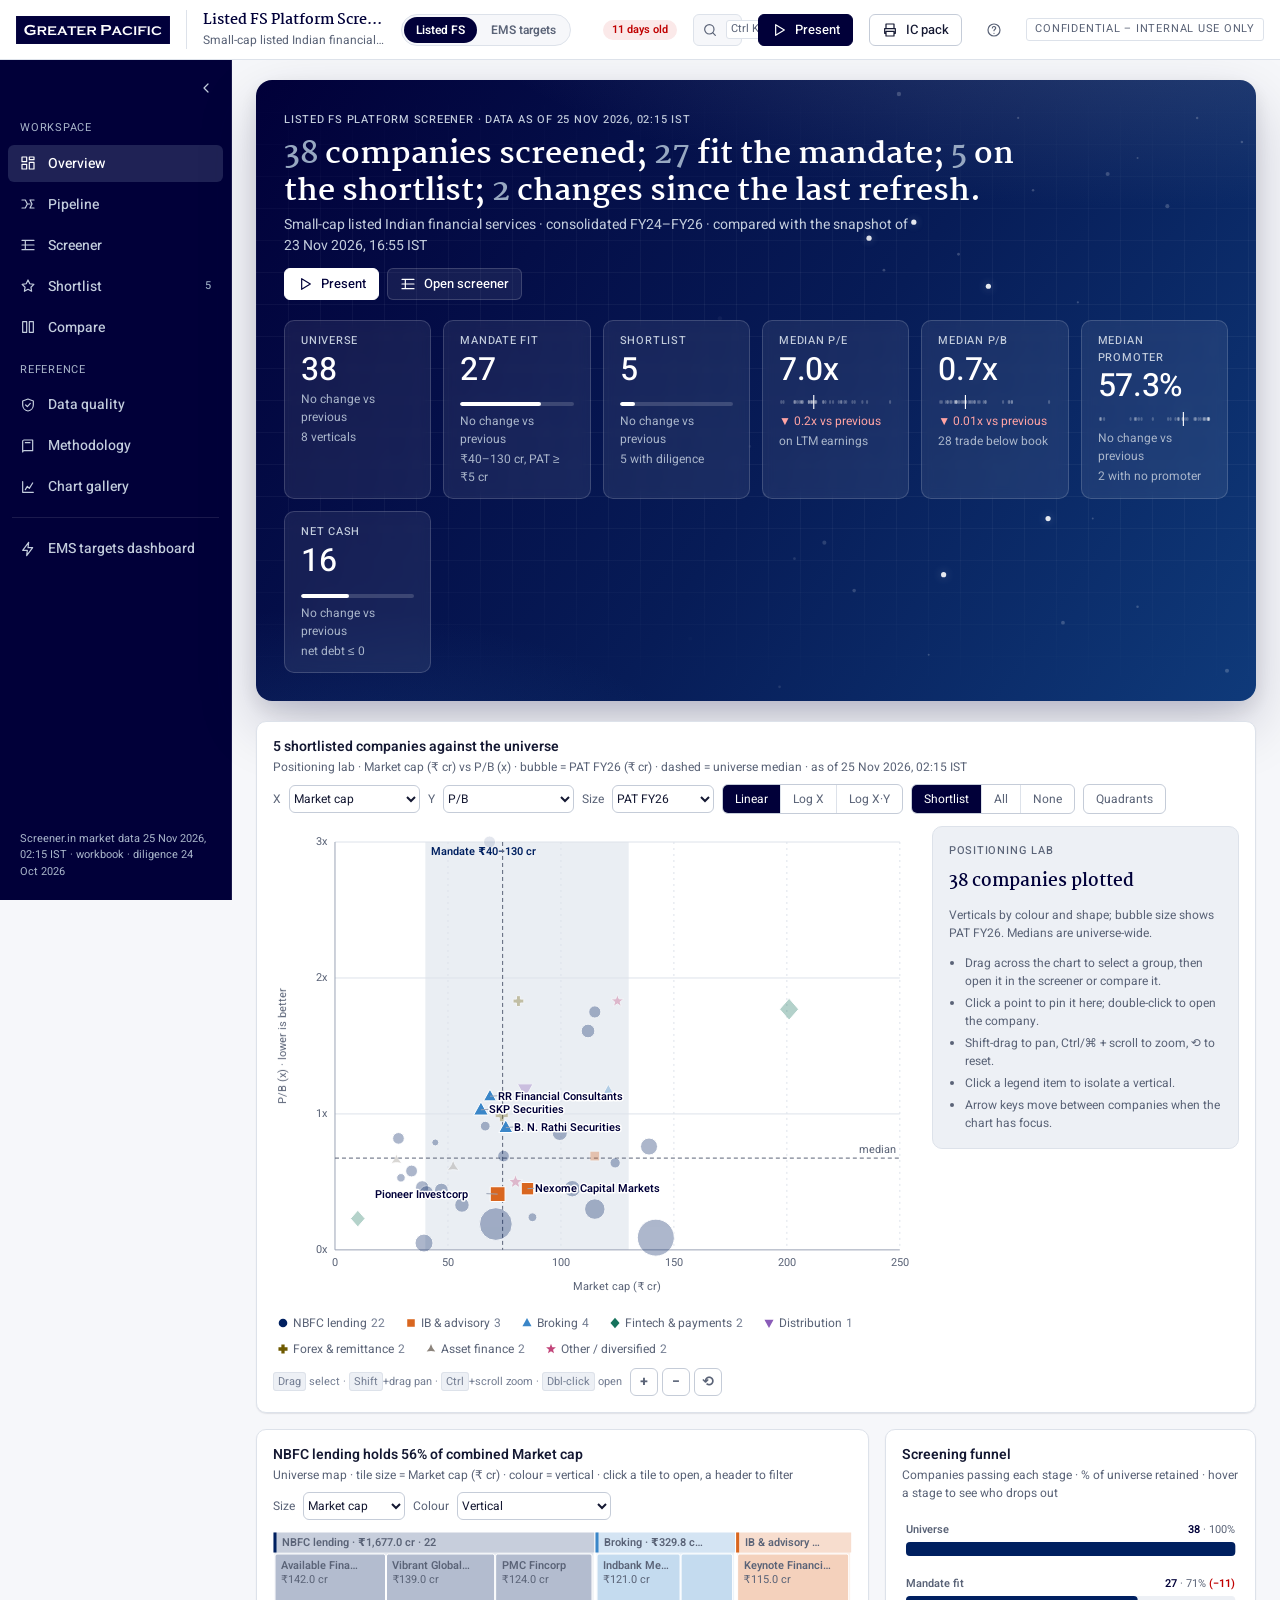
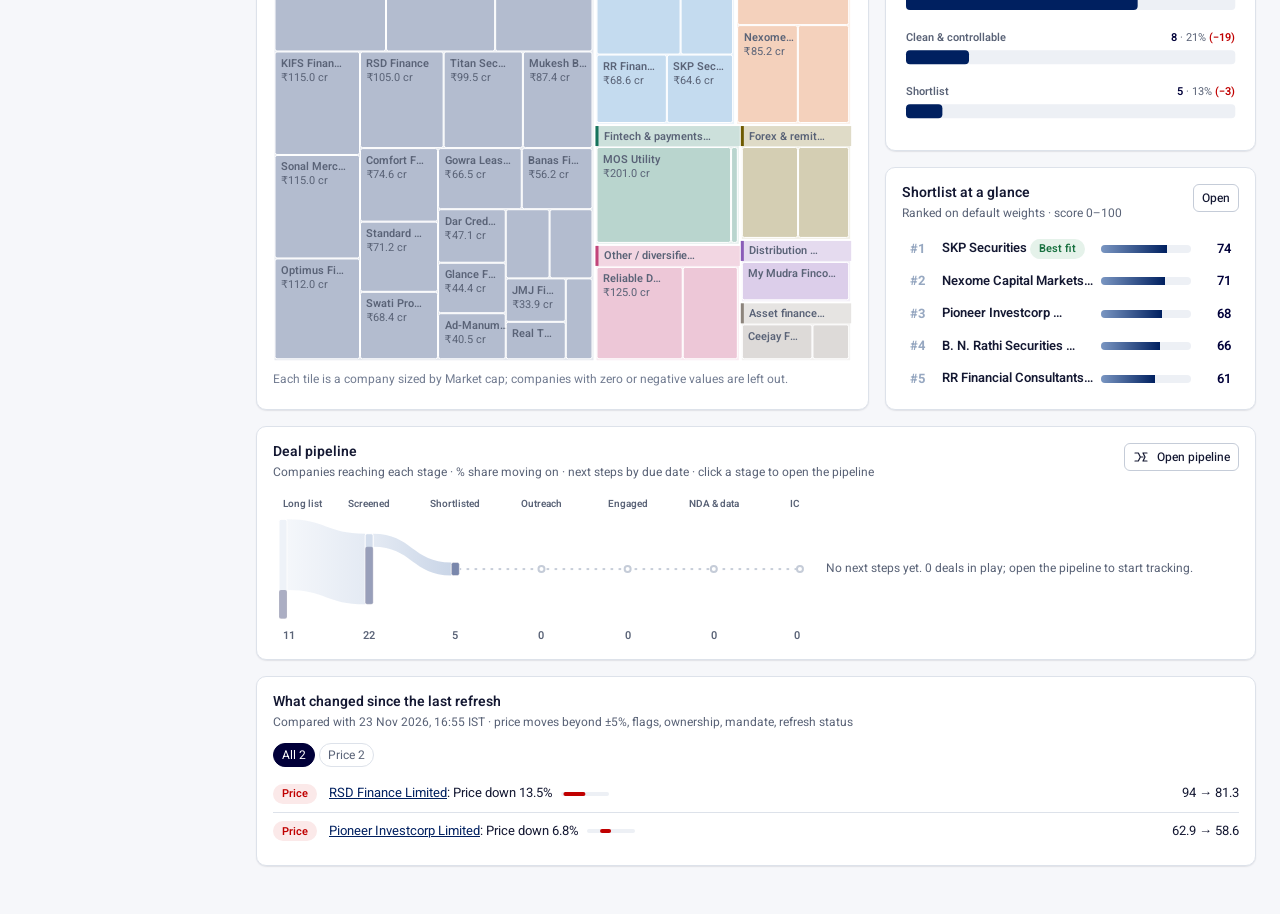
==== commit 0dd97a73: "Rebuild dashboards" ====
--- a/index.html
+++ b/index.html
@@ -4,7 +4,7 @@
 <meta charset="utf-8">
 <meta name="viewport" content="width=device-width,initial-scale=1">
 <meta name="robots" content="noindex,nofollow">
-<meta name="generator" content="gpc-dashboard-kit 2026-11-23T11:25:14Z">
+<meta name="generator" content="gpc-dashboard-kit 2026-11-24T20:45:33Z">
 <title>Greater Pacific - dashboard</title>
 <link rel="icon" type="image/png" href="[data-uri]">
 <style>@font-face{font-family:'Heebo';font-style:normal;font-weight:100 900;font-display:swap;src:url([data-uri]) format('woff2')}
@@ -1137,7 +1137,7 @@
 </head>
 <body>
 <noscript>This dashboard needs JavaScript.</noscript>
-<script>window.DATA={logo:"[data-uri]",built:"2026-11-23T11:25:14Z",prevLabel:"20 Nov 2026 11:23",key:"fs",siblings:[{"key":"fs","label":"Listed FS","href":"index.html"},{"key":"ems","label":"EMS targets","href":"ems/index.html"}]};
+<script>window.DATA={logo:"[data-uri]",built:"2026-11-24T20:45:33Z",prevLabel:"23 Nov 2026 11:25",key:"fs",siblings:[{"key":"fs","label":"Listed FS","href":"index.html"},{"key":"ems","label":"EMS targets","href":"ems/index.html"}]};
 window.DATA.cur=(function(){var window={};
 /* ---- data.js ---- */
 // Long list of companies. Base data originally from the Listed FS Companies Screen workbook.
@@ -1147,7 +1147,7 @@
 ;
 /* ---- market.js ---- */
 // Generated by scripts/update-market.mjs. Do not edit by hand.
-window.MKT = {"asof":"23 Nov 2026, 16:55 IST","ok":38,"failed":[],"co":{"NSEI:MOS":{"mc":201,"price":7.8,"pe":12.2,"pb":1.77,"r24":187,"r25":616,"r26":635,"p24":12,"p25":13,"p26":19,"gd":92,"pr":36.23,"fii":8.02,"dii":4.6,"rt":51.16,"shq":"Sep 2026","basis":"consolidated","bv":4.4,"roe26":18.8},"NSEI:RELIABLE":{"mc":122,"price":118,"pe":14,"pb":1.77,"r24":79,"r25":131,"r26":185,"p24":5,"p25":10,"p26":7,"gd":26,"pr":67.79,"fii":0.2,"rt":32,"shq":"Sep 2026","basis":"consolidated","bv":66.8,"roe26":10.9},"BSE:531310":{"mc":142,"price":139,"pe":0.79,"pb":0.09,"r24":1,"r25":1,"r26":1,"p24":119,"p25":104,"p26":107,"gd":0,"pr":65.53,"rt":34.48,"shq":"Sep 2026","basis":"consolidated","bv":1495,"roe26":8.57},"NSEI:KEYFINSERV":{"mc":115,"price":208,"pe":6.43,"pb":0.7,"r24":49,"r25":31,"r26":29,"p24":27,"p25":15,"p26":7,"gd":4,"pr":71.87,"fii":9.26,"dii":0.01,"rt":18.86,"shq":"Sep 2026","basis":"consolidated","bv":299,"roe26":4.87},"BSE:534060":{"mc":125,"price":1.76,"pe":16.5,"pb":0.64,"r24":15.56,"r25":21.24,"r26":18.24,"p24":11.35,"p25":14.35,"p26":6.15,"gd":0,"pr":20.89,"rt":79.12,"shq":"Sep 2026","basis":"standalone","bv":2.74,"roe26":3.47},"BSE:535566":{"mc":115,"price":106,"pe":14,"pb":1.75,"r24":46.65,"r25":33.16,"r26":35.99,"p24":7.12,"p25":8.07,"p26":7.99,"gd":377.5,"pr":74.41,"dii":0.37,"rt":25.21,"shq":"Sep 2026","basis":"standalone","bv":60.7,"roe26":13.4},"BSE:538732":{"mc":146,"price":60.5,"pe":4.78,"pb":0.76,"r24":242,"r25":282,"r26":186,"p24":48,"p25":0,"p26":17,"gd":58,"pr":71.59,"rt":28.42,"shq":"Sep 2026","basis":"consolidated","bv":80,"roe26":10.4},"BSE:538943":{"mc":107,"price":75.4,"pe":8.58,"pb":0.29,"r24":39,"r25":35,"r26":41,"p24":24,"p25":32,"p26":26,"gd":165,"pr":24.92,"rt":75.09,"shq":"Sep 2026","basis":"consolidated","bv":263,"roe26":6.91},"NSEI:MYMUDRA":{"mc":84.2,"price":74,"pe":6.64,"pb":1.18,"r24":71,"r25":81,"r26":118,"p24":6,"p25":9,"p26":12,"gd":17,"pr":48.47,"fii":1.1,"dii":1.58,"rt":48.85,"shq":"Sep 2026","basis":"standalone","bv":62.7,"roe26":20.2},"BSE:511473":{"mc":121,"price":27.6,"pe":17.2,"pb":1.19,"r24":24.76,"r25":26.57,"r26":24.95,"p24":9,"p25":8.46,"p26":7.12,"gd":1.6,"pr":64.84,"fii":0,"dii":0.09,"rt":35.07,"shq":"Sep 2026","basis":"standalone","bv":23.2,"roe26":7.34},"BSE:531254":{"mc":110,"price":15.2,"pe":21.1,"pb":1.64,"r24":111,"r25":159,"r26":186,"p24":8,"p25":10,"p26":10,"gd":45,"pr":53.89,"rt":46.11,"shq":"Sep 2026","basis":"consolidated","bv":9.29,"roe26":9.34},"BSE:539875":{"mc":115,"price":94,"pe":7.5,"pb":0.53,"r24":108,"r25":132,"r26":38,"p24":17,"p25":18,"p26":15,"gd":2,"pr":74.98,"rt":25.01,"shq":"Sep 2026","basis":"consolidated","bv":179,"roe26":5.96},"BSE:530045":{"mc":100,"price":40,"pe":6.12,"pb":0.86,"r24":7,"r25":10,"r26":6,"p24":10,"p25":10,"p26":12,"gd":0,"pr":73.95,"rt":26.05,"shq":"Sep 2026","basis":"consolidated","bv":46.4,"roe26":12},"BSE:531723":{"mc":78.4,"price":0.5,"pe":12.7,"pb":0.5,"r24":7.47,"r25":13.65,"r26":21.87,"p24":1.13,"p25":4.12,"p26":8.6,"gd":0,"pr":0.63,"fii":0.24,"dii":0.05,"rt":99.09,"shq":"Sep 2026","basis":"consolidated","bv":1,"roe26":10.9},"BSE:532410":{"mc":74,"price":23.5,"pe":8.88,"pb":1.01,"r24":2145,"r25":1435,"r26":891,"p24":0,"p25":10,"p26":8,"gd":21,"pr":72.69,"dii":0.01,"rt":27.32,"shq":"Sep 2026","basis":"consolidated","bv":23.3,"roe26":12},"BSE:508905":{"mc":85.2,"price":79.4,"pe":7.12,"pb":0.45,"r24":237,"r25":43,"r26":51,"p24":2,"p25":1,"p26":11,"gd":6,"pr":51.81,"fii":3.56,"rt":44.65,"shq":"Sep 2026","basis":"consolidated","bv":177,"roe26":7.46},"BSE:511147":{"mc":81.2,"price":64,"pe":11.8,"pb":1.83,"r24":72,"r25":89,"r26":112,"p24":4,"p25":3,"p26":6,"gd":9,"pr":56.94,"rt":43.05,"shq":"Sep 2026","basis":"standalone","bv":35,"roe26":15.8},"BSE:530341":{"mc":87.4,"price":125,"pe":3.38,"pb":0.24,"r24":18,"r25":8,"r26":24,"p24":6,"p25":1,"p26":6,"gd":57,"pr":56.66,"rt":43.34,"shq":"Sep 2026","basis":"consolidated","bv":517,"roe26":1.61},"BSE:511626":{"mc":68.6,"price":62,"pe":8.79,"pb":1.13,"r24":19.86,"r25":26.92,"r26":33.46,"p24":0.43,"p25":2.85,"p26":8.09,"gd":14.18,"pr":74.87,"rt":25.13,"shq":"Sep 2026","basis":"consolidated","bv":54.8,"roe26":15.7},"BSE:511700":{"mc":71.2,"price":0.29,"pe":1.21,"pb":0.19,"r24":31,"r25":91,"r26":357,"p24":11,"p25":28,"p26":80,"gd":1263,"pr":2.65,"rt":97.35,"shq":"Sep 2026","basis":"consolidated","bv":1.55,"roe26":20.3},"BSE:535267":{"mc":76.4,"price":7.79,"pe":10.2,"pb":0.7,"r24":13.91,"r25":13.07,"r26":16.12,"p24":5.15,"p25":5.1,"p26":7.49,"gd":20.55,"pr":57.62,"fii":0,"rt":42.39,"shq":"Sep 2026","basis":"consolidated","bv":11.1,"roe26":8.02},"BSE:523019":{"mc":75.6,"price":18.1,"pe":6.06,"pb":0.9,"r24":57,"r25":58,"r26":63,"p24":11,"p25":9,"p26":9,"gd":0,"pr":46.76,"rt":53.25,"shq":"Sep 2026","basis":"consolidated","bv":20.2,"roe26":12.6},"BSE:530709":{"mc":66.5,"price":85.8,"pe":7.35,"pb":0.91,"r24":3.54,"r25":7.64,"r26":11.51,"p24":2.21,"p25":4.29,"p26":5.8,"gd":17.19,"pr":60.15,"rt":39.84,"shq":"Sep 2026","basis":"standalone","bv":94.8,"roe26":11.5},"BSE:507864":{"mc":77.2,"price":62.9,"pe":6.94,"pb":0.44,"r24":41,"r25":47,"r26":55,"p24":4,"p25":8,"p26":16,"gd":221,"pr":65.91,"fii":2.99,"dii":0.22,"rt":30.89,"shq":"Sep 2026","basis":"consolidated","bv":143,"roe26":9.6},"BSE:531169":{"mc":62.6,"price":92,"pe":7.26,"pb":0.99,"r24":30.53,"r25":37.16,"r26":41.02,"p24":8.65,"p25":9.99,"p26":10.35,"gd":24.15,"pr":74.99,"dii":0,"rt":25.02,"shq":"Sep 2026","basis":"standalone","bv":92.6,"roe26":18.6},"BSE:509053":{"mc":56.7,"price":6.33,"pe":3.88,"pb":0.33,"r24":73,"r25":43,"r26":59,"p24":4,"p25":0,"p26":11,"gd":1,"pr":26.58,"dii":0.03,"rt":73.38,"shq":"Sep 2026","basis":"consolidated","bv":19.2,"roe26":7.1},"BSE:540360":{"mc":39.4,"price":0.7,"pb":0.05,"r24":5,"r25":28,"r26":142,"p24":2,"p25":4,"p26":19,"gd":396,"fii":40.08,"rt":59.91,"shq":"Sep 2026","basis":"standalone","bv":12.8,"roe26":4.32},"NSEI:DCCL":{"mc":47.1,"price":33,"pe":4.6,"pb":0.44,"r24":33,"r25":41,"r26":50,"p24":4,"p25":7,"p26":10,"gd":232,"pr":69.14,"fii":0,"dii":6.61,"rt":24.25,"shq":"Sep 2026","basis":"standalone","bv":75.4,"roe26":11.4},"BSE:530789":{"mc":52.3,"price":152,"pe":7.38,"pb":0.61,"r24":20.71,"r25":26.29,"r26":26.54,"p24":6.57,"p25":6.8,"p26":7.72,"gd":41.89,"pr":59.03,"rt":40.98,"shq":"Sep 2026","basis":"standalone","bv":250,"roe26":9.67},"BSE:538611":{"mc":30.5,"price":24,"pe":6.32,"pb":0.55,"r24":18.74,"r25":28.86,"r26":40.39,"p24":2.63,"p25":4.61,"p26":5.19,"gd":257.28,"pr":54.12,"dii":0.03,"rt":45.83,"shq":"Sep 2026","basis":"standalone","bv":43.5,"roe26":10.4},"BSE:531199":{"mc":44.4,"price":197,"pe":13.2,"pb":0.79,"r24":23.23,"r25":31.66,"r26":25.85,"p24":1.94,"p25":8.38,"p26":4.92,"gd":1.67,"pr":74.35,"rt":25.65,"shq":"Sep 2026","basis":"standalone","bv":249,"roe26":11.6},"BSE:543914":{"mc":68.4,"price":67.7,"pe":12.3,"pb":3.32,"r24":1.47,"r25":1.42,"r26":34.23,"p24":0.55,"p25":-0.16,"p26":7.78,"gd":0.73,"pr":23.85,"rt":76.14,"shq":"Sep 2026","basis":"consolidated","bv":20.4,"roe26":42.7},"BSE:511764":{"mc":38.6,"price":24.8,"pe":10.7,"pb":0.46,"r24":7.03,"r25":15.27,"r26":17.18,"p24":3.6,"p25":8.28,"p26":9.44,"gd":50.57,"pr":28.49,"rt":71.52,"shq":"Sep 2026","basis":"standalone","bv":54,"roe26":11.4},"BSE:511359":{"mc":40.5,"price":54,"pe":3.5,"pb":0.42,"r24":11,"r25":14,"r26":14,"p24":8,"p25":9,"p26":11,"gd":15,"pr":74.3,"rt":25.7,"shq":"Sep 2026","basis":"standalone","bv":129,"roe26":12.4},"BSE:538834":{"mc":33.9,"price":9,"pe":4.91,"pb":0.58,"r24":7.46,"r25":17.15,"r26":21.99,"p24":2.14,"p25":5.17,"p26":7.6,"gd":0,"pr":24.18,"rt":75.81,"shq":"Sep 2026","basis":"standalone","bv":15.6,"roe26":19.1},"BSE:532895":{"mc":28.2,"price":22.7,"pe":4.23,"pb":0.83,"r24":62.88,"r25":57.13,"r26":49.6,"p24":13.34,"p25":18.56,"p26":7.41,"gd":126.38,"pr":53.53,"dii":0.03,"rt":46.43,"shq":"Sep 2026","basis":"standalone","bv":27.2,"roe26":29.8},"BSE:526871":{"mc":27.4,"price":14.9,"pe":6.7,"pb":0.67,"r24":3.76,"r25":4.36,"r26":11.8,"p24":-5.65,"p25":0.22,"p26":6.9,"gd":19.44,"pr":71.04,"rt":28.95,"shq":"Sep 2026","basis":"consolidated","bv":22.3,"roe26":20.4},"BSE:509024":{"mc":10.1,"price":6.8,"pe":4.81,"pb":0.23,"r26":184,"p26":10,"rt":100.01,"shq":"Sep 2026","basis":"consolidated","bv":29.6,"gd":7}}};
+window.MKT = {"asof":"25 Nov 2026, 02:15 IST","ok":38,"failed":[],"co":{"NSEI:MOS":{"mc":201,"price":7.8,"pe":12.2,"pb":1.77,"r24":187,"r25":616,"r26":635,"p24":12,"p25":13,"p26":19,"gd":92,"pr":36.23,"fii":8.02,"dii":4.6,"rt":51.16,"shq":"Sep 2026","basis":"consolidated","bv":4.4,"roe26":18.8},"NSEI:RELIABLE":{"mc":125,"price":122,"pe":14.4,"pb":1.83,"r24":79,"r25":131,"r26":185,"p24":5,"p25":10,"p26":7,"gd":26,"pr":67.79,"fii":0.2,"rt":32,"shq":"Sep 2026","basis":"consolidated","bv":66.8,"roe26":10.9},"BSE:531310":{"mc":142,"price":139,"pe":0.79,"pb":0.09,"r24":1,"r25":1,"r26":1,"p24":119,"p25":104,"p26":107,"gd":0,"pr":65.53,"rt":34.48,"shq":"Sep 2026","basis":"consolidated","bv":1495,"roe26":8.57},"NSEI:KEYFINSERV":{"mc":115,"price":207,"pe":6.46,"pb":0.69,"r24":49,"r25":31,"r26":29,"p24":27,"p25":15,"p26":7,"gd":4,"pr":71.87,"fii":9.26,"dii":0.01,"rt":18.86,"shq":"Sep 2026","basis":"consolidated","bv":299,"roe26":4.87},"BSE:534060":{"mc":124,"price":1.74,"pe":16.3,"pb":0.64,"r24":15.56,"r25":21.24,"r26":18.24,"p24":11.35,"p25":14.35,"p26":6.15,"gd":0,"pr":20.89,"rt":79.12,"shq":"Sep 2026","basis":"standalone","bv":2.74,"roe26":3.47},"BSE:535566":{"mc":115,"price":106,"pe":14,"pb":1.75,"r24":46.65,"r25":33.16,"r26":35.99,"p24":7.12,"p25":8.07,"p26":7.99,"gd":377.5,"pr":74.41,"dii":0.37,"rt":25.21,"shq":"Sep 2026","basis":"standalone","bv":60.7,"roe26":13.4},"BSE:538732":{"mc":139,"price":60.5,"pe":4.55,"pb":0.76,"r24":242,"r25":282,"r26":186,"p24":48,"p25":0,"p26":17,"gd":58,"pr":71.59,"rt":28.42,"shq":"Sep 2026","basis":"consolidated","bv":80,"roe26":10.4},"BSE:538943":{"mc":115,"price":77.9,"pe":9.23,"pb":0.3,"r24":39,"r25":35,"r26":41,"p24":24,"p25":32,"p26":26,"gd":165,"pr":24.92,"rt":75.09,"shq":"Sep 2026","basis":"consolidated","bv":263,"roe26":6.91},"NSEI:MYMUDRA":{"mc":84.2,"price":74,"pe":6.64,"pb":1.18,"r24":71,"r25":81,"r26":118,"p24":6,"p25":9,"p26":12,"gd":17,"pr":48.47,"fii":1.1,"dii":1.58,"rt":48.85,"shq":"Sep 2026","basis":"standalone","bv":62.7,"roe26":20.2},"BSE:511473":{"mc":121,"price":27.2,"pe":17.2,"pb":1.17,"r24":24.76,"r25":26.57,"r26":24.95,"p24":9,"p25":8.46,"p26":7.12,"gd":1.6,"pr":64.84,"fii":0,"dii":0.09,"rt":35.07,"shq":"Sep 2026","basis":"standalone","bv":23.2,"roe26":7.34},"BSE:531254":{"mc":112,"price":15,"pe":21.6,"pb":1.61,"r24":111,"r25":159,"r26":186,"p24":8,"p25":10,"p26":10,"gd":45,"pr":53.89,"rt":46.11,"shq":"Sep 2026","basis":"consolidated","bv":9.29,"roe26":9.34},"BSE:539875":{"mc":105,"price":81.3,"pe":6.89,"pb":0.45,"r24":108,"r25":132,"r26":38,"p24":17,"p25":18,"p26":15,"gd":2,"pr":74.98,"rt":25.01,"shq":"Sep 2026","basis":"consolidated","bv":179,"roe26":5.96},"BSE:530045":{"mc":99.5,"price":39.8,"pe":6.09,"pb":0.86,"r24":7,"r25":10,"r26":6,"p24":10,"p25":10,"p26":12,"gd":0,"pr":73.95,"rt":26.05,"shq":"Sep 2026","basis":"consolidated","bv":46.4,"roe26":12},"BSE:531723":{"mc":79.9,"price":0.5,"pe":12.9,"pb":0.5,"r24":7.47,"r25":13.65,"r26":21.87,"p24":1.13,"p25":4.12,"p26":8.6,"gd":0,"pr":0.63,"fii":0.24,"dii":0.05,"rt":99.09,"shq":"Sep 2026","basis":"consolidated","bv":1,"roe26":10.9},"BSE:532410":{"mc":73.8,"price":23,"pe":8.85,"pb":0.99,"r24":2145,"r25":1435,"r26":891,"p24":0,"p25":10,"p26":8,"gd":21,"pr":72.69,"dii":0.01,"rt":27.32,"shq":"Sep 2026","basis":"consolidated","bv":23.3,"roe26":12},"BSE:508905":{"mc":85.2,"price":79.4,"pe":7.12,"pb":0.45,"r24":237,"r25":43,"r26":51,"p24":2,"p25":1,"p26":11,"gd":6,"pr":51.81,"fii":3.56,"rt":44.65,"shq":"Sep 2026","basis":"consolidated","bv":177,"roe26":7.46},"BSE:511147":{"mc":81.2,"price":64,"pe":11.8,"pb":1.83,"r24":72,"r25":89,"r26":112,"p24":4,"p25":3,"p26":6,"gd":9,"pr":56.94,"rt":43.05,"shq":"Sep 2026","basis":"standalone","bv":35,"roe26":15.8},"BSE:530341":{"mc":87.4,"price":125,"pe":3.38,"pb":0.24,"r24":18,"r25":8,"r26":24,"p24":6,"p25":1,"p26":6,"gd":57,"pr":56.66,"rt":43.34,"shq":"Sep 2026","basis":"consolidated","bv":517,"roe26":1.61},"BSE:511626":{"mc":68.6,"price":62,"pe":8.79,"pb":1.13,"r24":19.86,"r25":26.92,"r26":33.46,"p24":0.43,"p25":2.85,"p26":8.09,"gd":14.18,"pr":74.87,"rt":25.13,"shq":"Sep 2026","basis":"consolidated","bv":54.8,"roe26":15.7},"BSE:511700":{"mc":71.2,"price":0.29,"pe":1.21,"pb":0.19,"r24":31,"r25":91,"r26":357,"p24":11,"p25":28,"p26":80,"gd":1263,"pr":2.65,"rt":97.35,"shq":"Sep 2026","basis":"consolidated","bv":1.55,"roe26":20.3},"BSE:535267":{"mc":74.6,"price":7.61,"pe":10,"pb":0.69,"r24":13.91,"r25":13.07,"r26":16.12,"p24":5.15,"p25":5.1,"p26":7.49,"gd":20.55,"pr":57.62,"fii":0,"rt":42.39,"shq":"Sep 2026","basis":"consolidated","bv":11.1,"roe26":8.02},"BSE:523019":{"mc":75.6,"price":18.1,"pe":6.07,"pb":0.9,"r24":57,"r25":58,"r26":63,"p24":11,"p25":9,"p26":9,"gd":0,"pr":46.76,"rt":53.25,"shq":"Sep 2026","basis":"consolidated","bv":20.2,"roe26":12.6},"BSE:530709":{"mc":66.5,"price":85.8,"pe":7.35,"pb":0.91,"r24":3.54,"r25":7.64,"r26":11.51,"p24":2.21,"p25":4.29,"p26":5.8,"gd":17.19,"pr":60.15,"rt":39.84,"shq":"Sep 2026","basis":"standalone","bv":94.8,"roe26":11.5},"BSE:507864":{"mc":72,"price":58.6,"pe":6.48,"pb":0.41,"r24":41,"r25":47,"r26":55,"p24":4,"p25":8,"p26":16,"gd":221,"pr":65.91,"fii":2.99,"dii":0.22,"rt":30.89,"shq":"Sep 2026","basis":"consolidated","bv":143,"roe26":9.6},"BSE:531169":{"mc":64.6,"price":95,"pe":7.49,"pb":1.03,"r24":30.53,"r25":37.16,"r26":41.02,"p24":8.65,"p25":9.99,"p26":10.35,"gd":24.15,"pr":74.99,"dii":0,"rt":25.02,"shq":"Sep 2026","basis":"standalone","bv":92.6,"roe26":18.6},"BSE:509053":{"mc":56.2,"price":6.27,"pe":3.84,"pb":0.33,"r24":73,"r25":43,"r26":59,"p24":4,"p25":0,"p26":11,"gd":1,"pr":26.58,"dii":0.03,"rt":73.38,"shq":"Sep 2026","basis":"consolidated","bv":19.2,"roe26":7.1},"BSE:540360":{"mc":39.4,"price":0.7,"pb":0.05,"r24":5,"r25":28,"r26":142,"p24":2,"p25":4,"p26":19,"gd":396,"fii":40.08,"rt":59.91,"shq":"Sep 2026","basis":"standalone","bv":12.8,"roe26":4.32},"NSEI:DCCL":{"mc":47.1,"price":33,"pe":4.6,"pb":0.44,"r24":33,"r25":41,"r26":50,"p24":4,"p25":7,"p26":10,"gd":232,"pr":69.14,"fii":0,"dii":6.61,"rt":24.25,"shq":"Sep 2026","basis":"standalone","bv":75.4,"roe26":11.4},"BSE:530789":{"mc":52.3,"price":152,"pe":7.38,"pb":0.61,"r24":20.71,"r25":26.29,"r26":26.54,"p24":6.57,"p25":6.8,"p26":7.72,"gd":41.89,"pr":59.03,"rt":40.98,"shq":"Sep 2026","basis":"standalone","bv":250,"roe26":9.67},"BSE:538611":{"mc":29.2,"price":23,"pe":6.06,"pb":0.53,"r24":18.74,"r25":28.86,"r26":40.39,"p24":2.63,"p25":4.61,"p26":5.19,"gd":257.28,"pr":54.12,"dii":0.03,"rt":45.83,"shq":"Sep 2026","basis":"standalone","bv":43.5,"roe26":10.4},"BSE:531199":{"mc":44.4,"price":197,"pe":13.2,"pb":0.79,"r24":23.23,"r25":31.66,"r26":25.85,"p24":1.94,"p25":8.38,"p26":4.92,"gd":1.67,"pr":74.35,"rt":25.65,"shq":"Sep 2026","basis":"standalone","bv":249,"roe26":11.6},"BSE:543914":{"mc":68.4,"price":67.7,"pe":12.3,"pb":3.32,"r24":1.47,"r25":1.42,"r26":34.23,"p24":0.55,"p25":-0.16,"p26":7.78,"gd":0.73,"pr":23.85,"rt":76.14,"shq":"Sep 2026","basis":"consolidated","bv":20.4,"roe26":42.7},"BSE:511764":{"mc":38.6,"price":24.8,"pe":10.7,"pb":0.46,"r24":7.03,"r25":15.27,"r26":17.18,"p24":3.6,"p25":8.28,"p26":9.44,"gd":50.57,"pr":28.49,"rt":71.52,"shq":"Sep 2026","basis":"standalone","bv":54,"roe26":11.4},"BSE:511359":{"mc":40.5,"price":54,"pe":3.5,"pb":0.42,"r24":11,"r25":14,"r26":14,"p24":8,"p25":9,"p26":11,"gd":15,"pr":74.3,"rt":25.7,"shq":"Sep 2026","basis":"standalone","bv":129,"roe26":12.4},"BSE:538834":{"mc":33.9,"price":9,"pe":4.91,"pb":0.58,"r24":7.46,"r25":17.15,"r26":21.99,"p24":2.14,"p25":5.17,"p26":7.6,"gd":0,"pr":24.18,"rt":75.81,"shq":"Sep 2026","basis":"standalone","bv":15.6,"roe26":19.1},"BSE:532895":{"mc":28.1,"price":22.2,"pe":4.21,"pb":0.82,"r24":62.88,"r25":57.13,"r26":49.6,"p24":13.34,"p25":18.56,"p26":7.41,"gd":126.38,"pr":53.53,"dii":0.03,"rt":46.43,"shq":"Sep 2026","basis":"standalone","bv":27.2,"roe26":29.8},"BSE:526871":{"mc":27.2,"price":14.8,"pe":6.66,"pb":0.66,"r24":3.76,"r25":4.36,"r26":11.8,"p24":-5.65,"p25":0.22,"p26":6.9,"gd":19.44,"pr":71.04,"rt":28.95,"shq":"Sep 2026","basis":"consolidated","bv":22.3,"roe26":20.4},"BSE:509024":{"mc":10.1,"price":6.81,"pe":4.82,"pb":0.23,"r26":184,"p26":10,"rt":100.01,"shq":"Sep 2026","basis":"consolidated","bv":29.6,"gd":7}}};
 
 ;
 /* ---- diligence.js ---- */
@@ -1384,7 +1384,7 @@
 ;
 /* ---- market.js ---- */
 // Generated by scripts/update-market.mjs. Do not edit by hand.
-window.MKT = {"asof":"20 Nov 2026, 16:53 IST","ok":38,"failed":[],"co":{"NSEI:MOS":{"mc":201,"price":7.8,"pe":12.2,"pb":1.77,"r24":187,"r25":616,"r26":635,"p24":12,"p25":13,"p26":19,"gd":92,"pr":36.23,"fii":8.02,"dii":4.6,"rt":51.16,"shq":"Sep 2026","basis":"consolidated","bv":4.4,"roe26":18.8},"NSEI:RELIABLE":{"mc":124,"price":121,"pe":14.2,"pb":1.81,"r24":79,"r25":131,"r26":185,"p24":5,"p25":10,"p26":7,"gd":26,"pr":67.79,"fii":0.2,"rt":32,"shq":"Sep 2026","basis":"consolidated","bv":66.8,"roe26":10.9},"BSE:531310":{"mc":145,"price":142,"pe":0.81,"pb":0.09,"r24":1,"r25":1,"r26":1,"p24":119,"p25":104,"p26":107,"gd":0,"pr":65.53,"rt":34.48,"shq":"Sep 2026","basis":"consolidated","bv":1495,"roe26":8.57},"NSEI:KEYFINSERV":{"mc":116,"price":208,"pe":6.49,"pb":0.7,"r24":49,"r25":31,"r26":29,"p24":27,"p25":15,"p26":7,"gd":4,"pr":71.87,"fii":9.26,"dii":0.01,"rt":18.86,"shq":"Sep 2026","basis":"consolidated","bv":299,"roe26":4.87},"BSE:534060":{"mc":126,"price":1.77,"pe":16.6,"pb":0.65,"r24":15.56,"r25":21.24,"r26":18.24,"p24":11.35,"p25":14.35,"p26":6.15,"gd":0,"pr":20.89,"rt":79.12,"shq":"Sep 2026","basis":"standalone","bv":2.74,"roe26":3.47},"BSE:535566":{"mc":118,"price":110,"pe":14.5,"pb":1.81,"r24":46.65,"r25":33.16,"r26":35.99,"p24":7.12,"p25":8.07,"p26":7.99,"gd":377.5,"pr":74.41,"dii":0.37,"rt":25.21,"shq":"Sep 2026","basis":"standalone","bv":60.7,"roe26":13.4},"BSE:538732":{"mc":132,"price":57.6,"pe":4.33,"pb":0.72,"r24":242,"r25":282,"r26":186,"p24":48,"p25":0,"p26":17,"gd":58,"pr":71.59,"rt":28.42,"shq":"Sep 2026","basis":"consolidated","bv":80,"roe26":10.4},"BSE:538943":{"mc":122,"price":80,"pe":9.82,"pb":0.3,"r24":39,"r25":35,"r26":41,"p24":24,"p25":32,"p26":26,"gd":165,"pr":24.92,"rt":75.09,"shq":"Sep 2026","basis":"consolidated","bv":263,"roe26":6.91},"NSEI:MYMUDRA":{"mc":85.5,"price":75,"pe":6.74,"pb":1.2,"r24":71,"r25":81,"r26":118,"p24":6,"p25":9,"p26":12,"gd":17,"pr":48.47,"fii":1.1,"dii":1.58,"rt":48.85,"shq":"Sep 2026","basis":"standalone","bv":62.7,"roe26":20.2},"BSE:511473":{"mc":120,"price":27.1,"pe":17.2,"pb":1.17,"r24":24.76,"r25":26.57,"r26":24.95,"p24":9,"p25":8.46,"p26":7.12,"gd":1.6,"pr":64.84,"fii":0,"dii":0.09,"rt":35.07,"shq":"Sep 2026","basis":"standalone","bv":23.2,"roe26":7.34},"BSE:531254":{"mc":119,"price":15.8,"pe":23,"pb":1.7,"r24":111,"r25":159,"r26":186,"p24":8,"p25":10,"p26":10,"gd":45,"pr":53.89,"rt":46.11,"shq":"Sep 2026","basis":"consolidated","bv":9.29,"roe26":9.34},"BSE:539875":{"mc":118,"price":88,"pe":7.72,"pb":0.49,"r24":108,"r25":132,"r26":38,"p24":17,"p25":18,"p26":15,"gd":2,"pr":74.98,"rt":25.01,"shq":"Sep 2026","basis":"consolidated","bv":179,"roe26":5.96},"BSE:530045":{"mc":101,"price":40.3,"pe":6.17,"pb":0.87,"r24":7,"r25":10,"r26":6,"p24":10,"p25":10,"p26":12,"gd":0,"pr":73.95,"rt":26.05,"shq":"Sep 2026","basis":"consolidated","bv":46.4,"roe26":12},"BSE:531723":{"mc":83.1,"price":0.52,"pe":13.4,"pb":0.52,"r24":7.47,"r25":13.65,"r26":21.87,"p24":1.13,"p25":4.12,"p26":8.6,"gd":0,"pr":0.63,"fii":0.24,"dii":0.05,"rt":99.09,"shq":"Sep 2026","basis":"consolidated","bv":1,"roe26":10.9},"BSE:532410":{"mc":76.8,"price":24,"pe":9.2,"pb":1.03,"r24":2145,"r25":1435,"r26":891,"p24":0,"p25":10,"p26":8,"gd":21,"pr":72.69,"dii":0.01,"rt":27.32,"shq":"Sep 2026","basis":"consolidated","bv":23.3,"roe26":12},"BSE:508905":{"mc":89.1,"price":83,"pe":7.44,"pb":0.47,"r24":237,"r25":43,"r26":51,"p24":2,"p25":1,"p26":11,"gd":6,"pr":51.81,"fii":3.56,"rt":44.65,"shq":"Sep 2026","basis":"consolidated","bv":177,"roe26":7.46},"BSE:511147":{"mc":82.1,"price":64.7,"pe":12,"pb":1.85,"r24":72,"r25":89,"r26":112,"p24":4,"p25":3,"p26":6,"gd":9,"pr":56.94,"rt":43.05,"shq":"Sep 2026","basis":"standalone","bv":35,"roe26":15.8},"BSE:530341":{"mc":89.2,"price":125,"pe":3.45,"pb":0.24,"r24":18,"r25":8,"r26":24,"p24":6,"p25":1,"p26":6,"gd":57,"pr":56.66,"rt":43.34,"shq":"Sep 2026","basis":"consolidated","bv":517,"roe26":1.61},"BSE:511626":{"mc":64.1,"price":58,"pe":8.22,"pb":1.06,"r24":19.86,"r25":26.92,"r26":33.46,"p24":0.43,"p25":2.85,"p26":8.09,"gd":14.18,"pr":74.87,"rt":25.13,"shq":"Sep 2026","basis":"consolidated","bv":54.8,"roe26":15.7},"BSE:511700":{"mc":73.6,"price":0.3,"pe":1.25,"pb":0.19,"r24":31,"r25":91,"r26":357,"p24":11,"p25":28,"p26":80,"gd":1263,"pr":2.65,"rt":97.35,"shq":"Sep 2026","basis":"consolidated","bv":1.55,"roe26":20.3},"BSE:535267":{"mc":76.5,"price":7.8,"pe":10.3,"pb":0.7,"r24":13.91,"r25":13.07,"r26":16.12,"p24":5.15,"p25":5.1,"p26":7.49,"gd":20.55,"pr":57.62,"fii":0,"rt":42.39,"shq":"Sep 2026","basis":"consolidated","bv":11.1,"roe26":8.02},"BSE:523019":{"mc":75.4,"price":18,"pe":6.05,"pb":0.89,"r24":57,"r25":58,"r26":63,"p24":11,"p25":9,"p26":9,"gd":0,"pr":46.76,"rt":53.25,"shq":"Sep 2026","basis":"consolidated","bv":20.2,"roe26":12.6},"BSE:530709":{"mc":64.2,"price":82.8,"pe":7.09,"pb":0.87,"r24":3.54,"r25":7.64,"r26":11.51,"p24":2.21,"p25":4.29,"p26":5.8,"gd":17.19,"pr":60.15,"rt":39.84,"shq":"Sep 2026","basis":"standalone","bv":94.8,"roe26":11.5},"BSE:507864":{"mc":82.1,"price":65.9,"pe":7.38,"pb":0.46,"r24":41,"r25":47,"r26":55,"p24":4,"p25":8,"p26":16,"gd":221,"pr":65.91,"fii":2.99,"dii":0.22,"rt":30.89,"shq":"Sep 2026","basis":"consolidated","bv":143,"roe26":9.6},"BSE:531169":{"mc":65.3,"price":96,"pe":7.57,"pb":1.04,"r24":30.53,"r25":37.16,"r26":41.02,"p24":8.65,"p25":9.99,"p26":10.35,"gd":24.15,"pr":74.99,"dii":0,"rt":25.02,"shq":"Sep 2026","basis":"standalone","bv":92.6,"roe26":18.6},"BSE:509053":{"mc":56.4,"price":6.3,"pe":3.86,"pb":0.33,"r24":73,"r25":43,"r26":59,"p24":4,"p25":0,"p26":11,"gd":1,"pr":26.58,"dii":0.03,"rt":73.38,"shq":"Sep 2026","basis":"consolidated","bv":19.2,"roe26":7.1},"BSE:540360":{"mc":41.1,"price":0.73,"pb":0.06,"r24":5,"r25":28,"r26":142,"p24":2,"p25":4,"p26":19,"gd":396,"fii":40.08,"rt":59.91,"shq":"Sep 2026","basis":"standalone","bv":12.8,"roe26":4.32},"NSEI:DCCL":{"mc":48.5,"price":34,"pe":4.74,"pb":0.45,"r24":33,"r25":41,"r26":50,"p24":4,"p25":7,"p26":10,"gd":232,"pr":69.14,"fii":0,"dii":6.61,"rt":24.25,"shq":"Sep 2026","basis":"standalone","bv":75.4,"roe26":11.4},"BSE:530789":{"mc":52.3,"price":152,"pe":7.38,"pb":0.61,"r24":20.71,"r25":26.29,"r26":26.54,"p24":6.57,"p25":6.8,"p26":7.72,"gd":41.89,"pr":59.03,"rt":40.98,"shq":"Sep 2026","basis":"standalone","bv":250,"roe26":9.67},"BSE:538611":{"mc":30.5,"price":24,"pe":6.32,"pb":0.55,"r24":18.74,"r25":28.86,"r26":40.39,"p24":2.63,"p25":4.61,"p26":5.19,"gd":257.28,"pr":54.12,"dii":0.03,"rt":45.83,"shq":"Sep 2026","basis":"standalone","bv":43.5,"roe26":10.4},"BSE:531199":{"mc":44.4,"price":197,"pe":13.2,"pb":0.79,"r24":23.23,"r25":31.66,"r26":25.85,"p24":1.94,"p25":8.38,"p26":4.92,"gd":1.67,"pr":74.35,"rt":25.65,"shq":"Sep 2026","basis":"standalone","bv":249,"roe26":11.6},"BSE:543914":{"mc":62.6,"price":62,"pe":11.2,"pb":3.04,"r24":1.47,"r25":1.42,"r26":34.23,"p24":0.55,"p25":-0.16,"p26":7.78,"gd":0.73,"pr":23.85,"rt":76.14,"shq":"Sep 2026","basis":"consolidated","bv":20.4,"roe26":42.7},"BSE:511764":{"mc":39.9,"price":25.7,"pe":11.1,"pb":0.48,"r24":7.03,"r25":15.27,"r26":17.18,"p24":3.6,"p25":8.28,"p26":9.44,"gd":50.57,"pr":28.49,"rt":71.52,"shq":"Sep 2026","basis":"standalone","bv":54,"roe26":11.4},"BSE:511359":{"mc":38.2,"price":51,"pe":3.3,"pb":0.4,"r24":11,"r25":14,"r26":14,"p24":8,"p25":9,"p26":11,"gd":15,"pr":74.3,"rt":25.7,"shq":"Sep 2026","basis":"standalone","bv":129,"roe26":12.4},"BSE:538834":{"mc":34.7,"price":9.22,"pe":5.03,"pb":0.59,"r24":7.46,"r25":17.15,"r26":21.99,"p24":2.14,"p25":5.17,"p26":7.6,"gd":0,"pr":24.18,"rt":75.81,"shq":"Sep 2026","basis":"standalone","bv":15.6,"roe26":19.1},"BSE:532895":{"mc":30.6,"price":23.9,"pe":4.59,"pb":0.88,"r24":62.88,"r25":57.13,"r26":49.6,"p24":13.34,"p25":18.56,"p26":7.41,"gd":126.38,"pr":53.53,"dii":0.03,"rt":46.43,"shq":"Sep 2026","basis":"standalone","bv":27.2,"roe26":29.8},"BSE:526871":{"mc":27.2,"price":14.8,"pe":6.65,"pb":0.66,"r24":3.76,"r25":4.36,"r26":11.8,"p24":-5.65,"p25":0.22,"p26":6.9,"gd":19.44,"pr":71.04,"rt":28.95,"shq":"Sep 2026","basis":"consolidated","bv":22.3,"roe26":20.4},"BSE:509024":{"mc":10.6,"price":7.11,"pe":5.03,"pb":0.24,"r26":184,"p26":10,"rt":100.01,"shq":"Sep 2026","basis":"consolidated","bv":29.6,"gd":7}}};
+window.MKT = {"asof":"23 Nov 2026, 16:55 IST","ok":38,"failed":[],"co":{"NSEI:MOS":{"mc":201,"price":7.8,"pe":12.2,"pb":1.77,"r24":187,"r25":616,"r26":635,"p24":12,"p25":13,"p26":19,"gd":92,"pr":36.23,"fii":8.02,"dii":4.6,"rt":51.16,"shq":"Sep 2026","basis":"consolidated","bv":4.4,"roe26":18.8},"NSEI:RELIABLE":{"mc":122,"price":118,"pe":14,"pb":1.77,"r24":79,"r25":131,"r26":185,"p24":5,"p25":10,"p26":7,"gd":26,"pr":67.79,"fii":0.2,"rt":32,"shq":"Sep 2026","basis":"consolidated","bv":66.8,"roe26":10.9},"BSE:531310":{"mc":142,"price":139,"pe":0.79,"pb":0.09,"r24":1,"r25":1,"r26":1,"p24":119,"p25":104,"p26":107,"gd":0,"pr":65.53,"rt":34.48,"shq":"Sep 2026","basis":"consolidated","bv":1495,"roe26":8.57},"NSEI:KEYFINSERV":{"mc":115,"price":208,"pe":6.43,"pb":0.7,"r24":49,"r25":31,"r26":29,"p24":27,"p25":15,"p26":7,"gd":4,"pr":71.87,"fii":9.26,"dii":0.01,"rt":18.86,"shq":"Sep 2026","basis":"consolidated","bv":299,"roe26":4.87},"BSE:534060":{"mc":125,"price":1.76,"pe":16.5,"pb":0.64,"r24":15.56,"r25":21.24,"r26":18.24,"p24":11.35,"p25":14.35,"p26":6.15,"gd":0,"pr":20.89,"rt":79.12,"shq":"Sep 2026","basis":"standalone","bv":2.74,"roe26":3.47},"BSE:535566":{"mc":115,"price":106,"pe":14,"pb":1.75,"r24":46.65,"r25":33.16,"r26":35.99,"p24":7.12,"p25":8.07,"p26":7.99,"gd":377.5,"pr":74.41,"dii":0.37,"rt":25.21,"shq":"Sep 2026","basis":"standalone","bv":60.7,"roe26":13.4},"BSE:538732":{"mc":146,"price":60.5,"pe":4.78,"pb":0.76,"r24":242,"r25":282,"r26":186,"p24":48,"p25":0,"p26":17,"gd":58,"pr":71.59,"rt":28.42,"shq":"Sep 2026","basis":"consolidated","bv":80,"roe26":10.4},"BSE:538943":{"mc":107,"price":75.4,"pe":8.58,"pb":0.29,"r24":39,"r25":35,"r26":41,"p24":24,"p25":32,"p26":26,"gd":165,"pr":24.92,"rt":75.09,"shq":"Sep 2026","basis":"consolidated","bv":263,"roe26":6.91},"NSEI:MYMUDRA":{"mc":84.2,"price":74,"pe":6.64,"pb":1.18,"r24":71,"r25":81,"r26":118,"p24":6,"p25":9,"p26":12,"gd":17,"pr":48.47,"fii":1.1,"dii":1.58,"rt":48.85,"shq":"Sep 2026","basis":"standalone","bv":62.7,"roe26":20.2},"BSE:511473":{"mc":121,"price":27.6,"pe":17.2,"pb":1.19,"r24":24.76,"r25":26.57,"r26":24.95,"p24":9,"p25":8.46,"p26":7.12,"gd":1.6,"pr":64.84,"fii":0,"dii":0.09,"rt":35.07,"shq":"Sep 2026","basis":"standalone","bv":23.2,"roe26":7.34},"BSE:531254":{"mc":110,"price":15.2,"pe":21.1,"pb":1.64,"r24":111,"r25":159,"r26":186,"p24":8,"p25":10,"p26":10,"gd":45,"pr":53.89,"rt":46.11,"shq":"Sep 2026","basis":"consolidated","bv":9.29,"roe26":9.34},"BSE:539875":{"mc":115,"price":94,"pe":7.5,"pb":0.53,"r24":108,"r25":132,"r26":38,"p24":17,"p25":18,"p26":15,"gd":2,"pr":74.98,"rt":25.01,"shq":"Sep 2026","basis":"consolidated","bv":179,"roe26":5.96},"BSE:530045":{"mc":100,"price":40,"pe":6.12,"pb":0.86,"r24":7,"r25":10,"r26":6,"p24":10,"p25":10,"p26":12,"gd":0,"pr":73.95,"rt":26.05,"shq":"Sep 2026","basis":"consolidated","bv":46.4,"roe26":12},"BSE:531723":{"mc":78.4,"price":0.5,"pe":12.7,"pb":0.5,"r24":7.47,"r25":13.65,"r26":21.87,"p24":1.13,"p25":4.12,"p26":8.6,"gd":0,"pr":0.63,"fii":0.24,"dii":0.05,"rt":99.09,"shq":"Sep 2026","basis":"consolidated","bv":1,"roe26":10.9},"BSE:532410":{"mc":74,"price":23.5,"pe":8.88,"pb":1.01,"r24":2145,"r25":1435,"r26":891,"p24":0,"p25":10,"p26":8,"gd":21,"pr":72.69,"dii":0.01,"rt":27.32,"shq":"Sep 2026","basis":"consolidated","bv":23.3,"roe26":12},"BSE:508905":{"mc":85.2,"price":79.4,"pe":7.12,"pb":0.45,"r24":237,"r25":43,"r26":51,"p24":2,"p25":1,"p26":11,"gd":6,"pr":51.81,"fii":3.56,"rt":44.65,"shq":"Sep 2026","basis":"consolidated","bv":177,"roe26":7.46},"BSE:511147":{"mc":81.2,"price":64,"pe":11.8,"pb":1.83,"r24":72,"r25":89,"r26":112,"p24":4,"p25":3,"p26":6,"gd":9,"pr":56.94,"rt":43.05,"shq":"Sep 2026","basis":"standalone","bv":35,"roe26":15.8},"BSE:530341":{"mc":87.4,"price":125,"pe":3.38,"pb":0.24,"r24":18,"r25":8,"r26":24,"p24":6,"p25":1,"p26":6,"gd":57,"pr":56.66,"rt":43.34,"shq":"Sep 2026","basis":"consolidated","bv":517,"roe26":1.61},"BSE:511626":{"mc":68.6,"price":62,"pe":8.79,"pb":1.13,"r24":19.86,"r25":26.92,"r26":33.46,"p24":0.43,"p25":2.85,"p26":8.09,"gd":14.18,"pr":74.87,"rt":25.13,"shq":"Sep 2026","basis":"consolidated","bv":54.8,"roe26":15.7},"BSE:511700":{"mc":71.2,"price":0.29,"pe":1.21,"pb":0.19,"r24":31,"r25":91,"r26":357,"p24":11,"p25":28,"p26":80,"gd":1263,"pr":2.65,"rt":97.35,"shq":"Sep 2026","basis":"consolidated","bv":1.55,"roe26":20.3},"BSE:535267":{"mc":76.4,"price":7.79,"pe":10.2,"pb":0.7,"r24":13.91,"r25":13.07,"r26":16.12,"p24":5.15,"p25":5.1,"p26":7.49,"gd":20.55,"pr":57.62,"fii":0,"rt":42.39,"shq":"Sep 2026","basis":"consolidated","bv":11.1,"roe26":8.02},"BSE:523019":{"mc":75.6,"price":18.1,"pe":6.06,"pb":0.9,"r24":57,"r25":58,"r26":63,"p24":11,"p25":9,"p26":9,"gd":0,"pr":46.76,"rt":53.25,"shq":"Sep 2026","basis":"consolidated","bv":20.2,"roe26":12.6},"BSE:530709":{"mc":66.5,"price":85.8,"pe":7.35,"pb":0.91,"r24":3.54,"r25":7.64,"r26":11.51,"p24":2.21,"p25":4.29,"p26":5.8,"gd":17.19,"pr":60.15,"rt":39.84,"shq":"Sep 2026","basis":"standalone","bv":94.8,"roe26":11.5},"BSE:507864":{"mc":77.2,"price":62.9,"pe":6.94,"pb":0.44,"r24":41,"r25":47,"r26":55,"p24":4,"p25":8,"p26":16,"gd":221,"pr":65.91,"fii":2.99,"dii":0.22,"rt":30.89,"shq":"Sep 2026","basis":"consolidated","bv":143,"roe26":9.6},"BSE:531169":{"mc":62.6,"price":92,"pe":7.26,"pb":0.99,"r24":30.53,"r25":37.16,"r26":41.02,"p24":8.65,"p25":9.99,"p26":10.35,"gd":24.15,"pr":74.99,"dii":0,"rt":25.02,"shq":"Sep 2026","basis":"standalone","bv":92.6,"roe26":18.6},"BSE:509053":{"mc":56.7,"price":6.33,"pe":3.88,"pb":0.33,"r24":73,"r25":43,"r26":59,"p24":4,"p25":0,"p26":11,"gd":1,"pr":26.58,"dii":0.03,"rt":73.38,"shq":"Sep 2026","basis":"consolidated","bv":19.2,"roe26":7.1},"BSE:540360":{"mc":39.4,"price":0.7,"pb":0.05,"r24":5,"r25":28,"r26":142,"p24":2,"p25":4,"p26":19,"gd":396,"fii":40.08,"rt":59.91,"shq":"Sep 2026","basis":"standalone","bv":12.8,"roe26":4.32},"NSEI:DCCL":{"mc":47.1,"price":33,"pe":4.6,"pb":0.44,"r24":33,"r25":41,"r26":50,"p24":4,"p25":7,"p26":10,"gd":232,"pr":69.14,"fii":0,"dii":6.61,"rt":24.25,"shq":"Sep 2026","basis":"standalone","bv":75.4,"roe26":11.4},"BSE:530789":{"mc":52.3,"price":152,"pe":7.38,"pb":0.61,"r24":20.71,"r25":26.29,"r26":26.54,"p24":6.57,"p25":6.8,"p26":7.72,"gd":41.89,"pr":59.03,"rt":40.98,"shq":"Sep 2026","basis":"standalone","bv":250,"roe26":9.67},"BSE:538611":{"mc":30.5,"price":24,"pe":6.32,"pb":0.55,"r24":18.74,"r25":28.86,"r26":40.39,"p24":2.63,"p25":4.61,"p26":5.19,"gd":257.28,"pr":54.12,"dii":0.03,"rt":45.83,"shq":"Sep 2026","basis":"standalone","bv":43.5,"roe26":10.4},"BSE:531199":{"mc":44.4,"price":197,"pe":13.2,"pb":0.79,"r24":23.23,"r25":31.66,"r26":25.85,"p24":1.94,"p25":8.38,"p26":4.92,"gd":1.67,"pr":74.35,"rt":25.65,"shq":"Sep 2026","basis":"standalone","bv":249,"roe26":11.6},"BSE:543914":{"mc":68.4,"price":67.7,"pe":12.3,"pb":3.32,"r24":1.47,"r25":1.42,"r26":34.23,"p24":0.55,"p25":-0.16,"p26":7.78,"gd":0.73,"pr":23.85,"rt":76.14,"shq":"Sep 2026","basis":"consolidated","bv":20.4,"roe26":42.7},"BSE:511764":{"mc":38.6,"price":24.8,"pe":10.7,"pb":0.46,"r24":7.03,"r25":15.27,"r26":17.18,"p24":3.6,"p25":8.28,"p26":9.44,"gd":50.57,"pr":28.49,"rt":71.52,"shq":"Sep 2026","basis":"standalone","bv":54,"roe26":11.4},"BSE:511359":{"mc":40.5,"price":54,"pe":3.5,"pb":0.42,"r24":11,"r25":14,"r26":14,"p24":8,"p25":9,"p26":11,"gd":15,"pr":74.3,"rt":25.7,"shq":"Sep 2026","basis":"standalone","bv":129,"roe26":12.4},"BSE:538834":{"mc":33.9,"price":9,"pe":4.91,"pb":0.58,"r24":7.46,"r25":17.15,"r26":21.99,"p24":2.14,"p25":5.17,"p26":7.6,"gd":0,"pr":24.18,"rt":75.81,"shq":"Sep 2026","basis":"standalone","bv":15.6,"roe26":19.1},"BSE:532895":{"mc":28.2,"price":22.7,"pe":4.23,"pb":0.83,"r24":62.88,"r25":57.13,"r26":49.6,"p24":13.34,"p25":18.56,"p26":7.41,"gd":126.38,"pr":53.53,"dii":0.03,"rt":46.43,"shq":"Sep 2026","basis":"standalone","bv":27.2,"roe26":29.8},"BSE:526871":{"mc":27.4,"price":14.9,"pe":6.7,"pb":0.67,"r24":3.76,"r25":4.36,"r26":11.8,"p24":-5.65,"p25":0.22,"p26":6.9,"gd":19.44,"pr":71.04,"rt":28.95,"shq":"Sep 2026","basis":"consolidated","bv":22.3,"roe26":20.4},"BSE:509024":{"mc":10.1,"price":6.8,"pe":4.81,"pb":0.23,"r26":184,"p26":10,"rt":100.01,"shq":"Sep 2026","basis":"consolidated","bv":29.6,"gd":7}}};
 
 ;
 /* ---- diligence.js ---- */
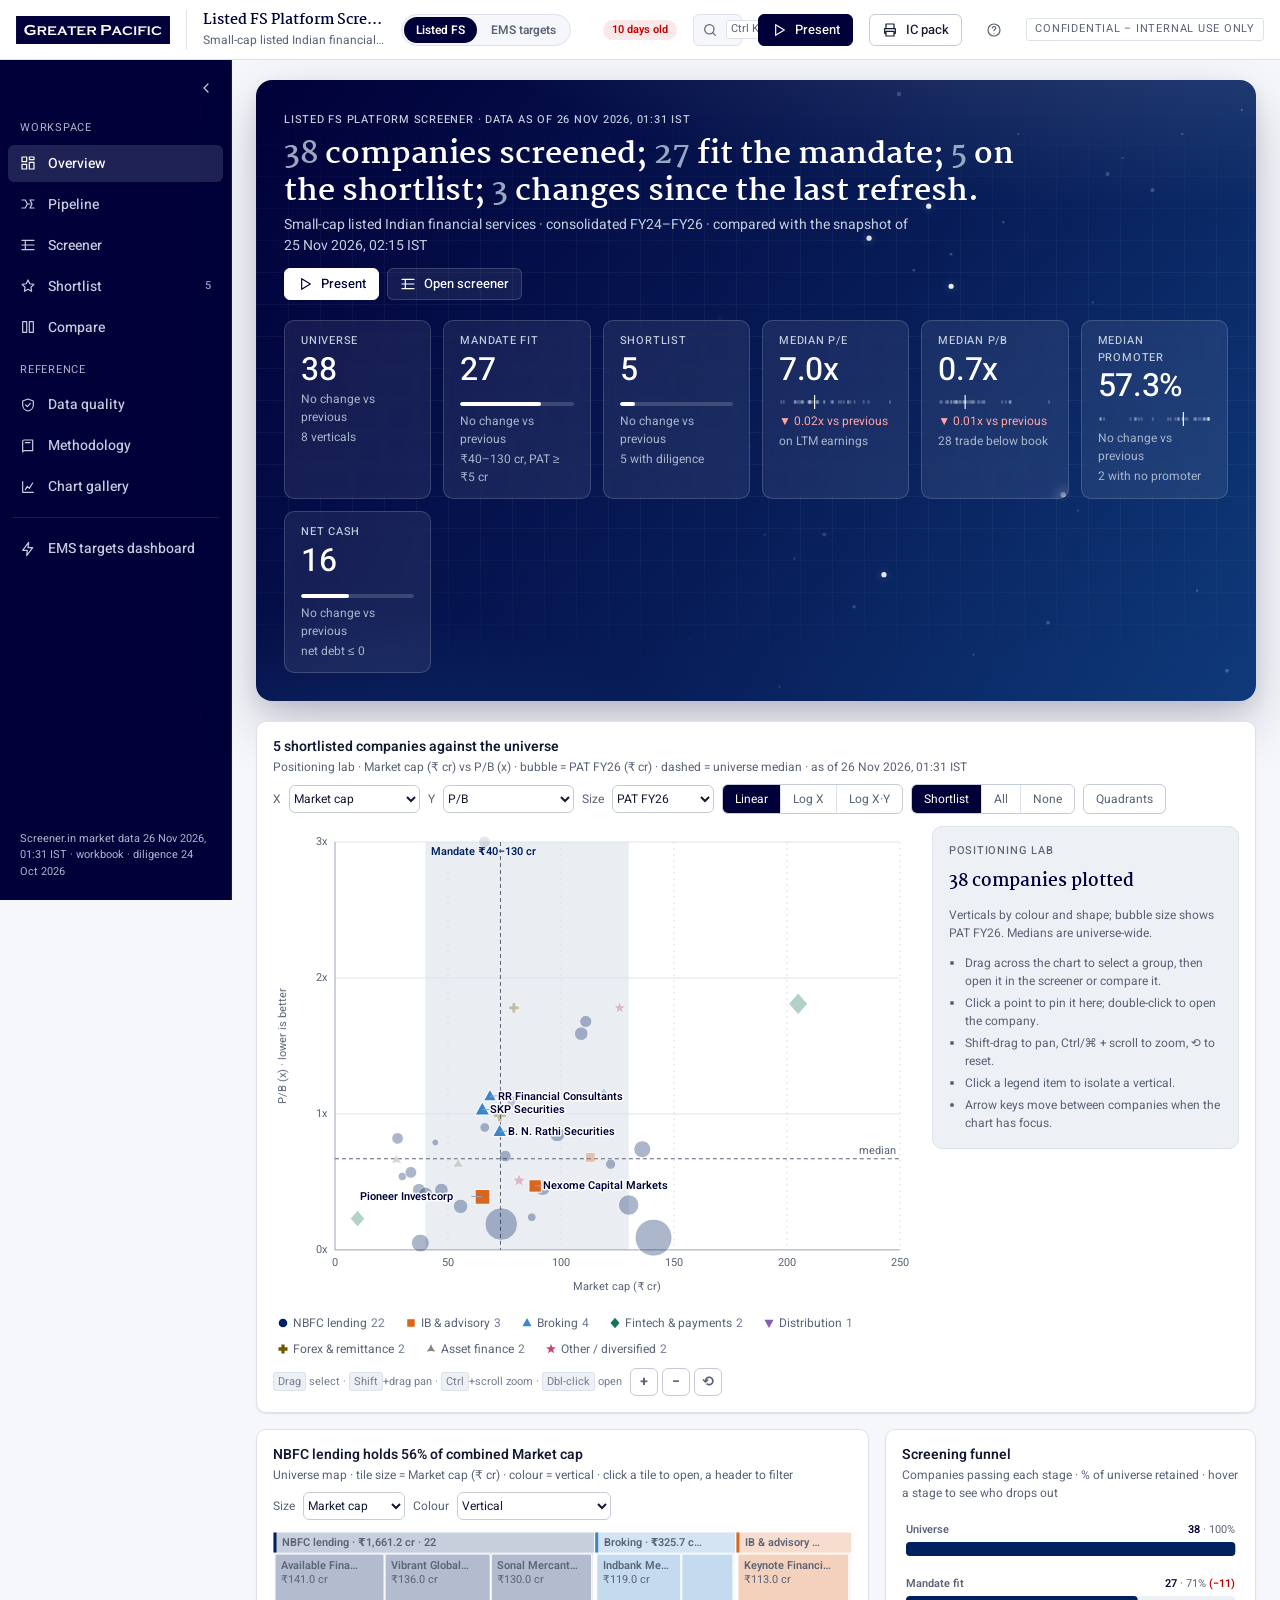
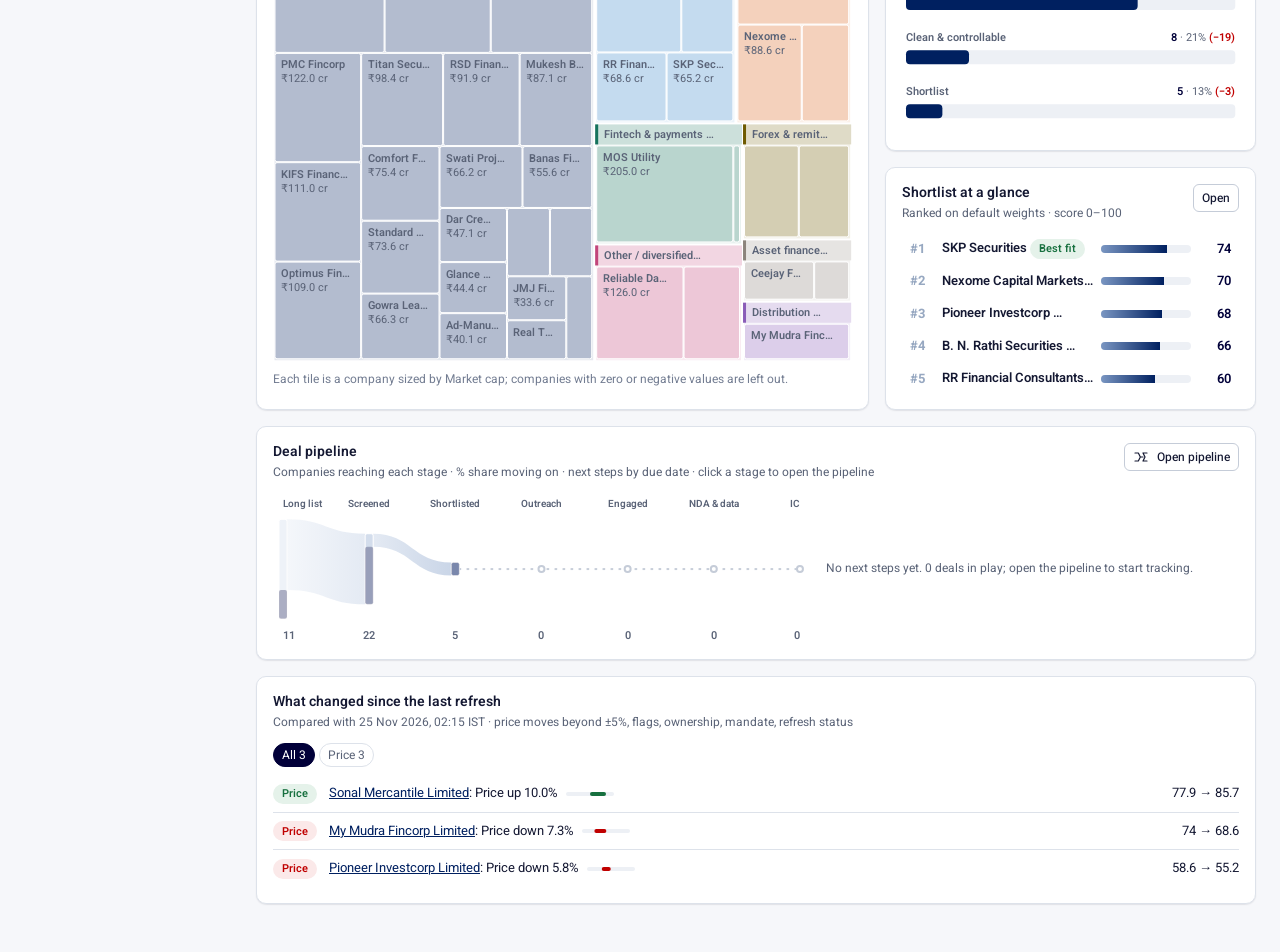
==== commit 53efdad3: "Rebuild dashboards" ====
--- a/index.html
+++ b/index.html
@@ -4,7 +4,7 @@
 <meta charset="utf-8">
 <meta name="viewport" content="width=device-width,initial-scale=1">
 <meta name="robots" content="noindex,nofollow">
-<meta name="generator" content="gpc-dashboard-kit 2026-11-24T20:45:33Z">
+<meta name="generator" content="gpc-dashboard-kit 2026-11-25T20:01:32Z">
 <title>Greater Pacific - dashboard</title>
 <link rel="icon" type="image/png" href="[data-uri]">
 <style>@font-face{font-family:'Heebo';font-style:normal;font-weight:100 900;font-display:swap;src:url([data-uri]) format('woff2')}
@@ -1137,7 +1137,7 @@
 </head>
 <body>
 <noscript>This dashboard needs JavaScript.</noscript>
-<script>window.DATA={logo:"[data-uri]",built:"2026-11-24T20:45:33Z",prevLabel:"23 Nov 2026 11:25",key:"fs",siblings:[{"key":"fs","label":"Listed FS","href":"index.html"},{"key":"ems","label":"EMS targets","href":"ems/index.html"}]};
+<script>window.DATA={logo:"[data-uri]",built:"2026-11-25T20:01:32Z",prevLabel:"24 Nov 2026 20:45",key:"fs",siblings:[{"key":"fs","label":"Listed FS","href":"index.html"},{"key":"ems","label":"EMS targets","href":"ems/index.html"}]};
 window.DATA.cur=(function(){var window={};
 /* ---- data.js ---- */
 // Long list of companies. Base data originally from the Listed FS Companies Screen workbook.
@@ -1147,7 +1147,7 @@
 ;
 /* ---- market.js ---- */
 // Generated by scripts/update-market.mjs. Do not edit by hand.
-window.MKT = {"asof":"25 Nov 2026, 02:15 IST","ok":38,"failed":[],"co":{"NSEI:MOS":{"mc":201,"price":7.8,"pe":12.2,"pb":1.77,"r24":187,"r25":616,"r26":635,"p24":12,"p25":13,"p26":19,"gd":92,"pr":36.23,"fii":8.02,"dii":4.6,"rt":51.16,"shq":"Sep 2026","basis":"consolidated","bv":4.4,"roe26":18.8},"NSEI:RELIABLE":{"mc":125,"price":122,"pe":14.4,"pb":1.83,"r24":79,"r25":131,"r26":185,"p24":5,"p25":10,"p26":7,"gd":26,"pr":67.79,"fii":0.2,"rt":32,"shq":"Sep 2026","basis":"consolidated","bv":66.8,"roe26":10.9},"BSE:531310":{"mc":142,"price":139,"pe":0.79,"pb":0.09,"r24":1,"r25":1,"r26":1,"p24":119,"p25":104,"p26":107,"gd":0,"pr":65.53,"rt":34.48,"shq":"Sep 2026","basis":"consolidated","bv":1495,"roe26":8.57},"NSEI:KEYFINSERV":{"mc":115,"price":207,"pe":6.46,"pb":0.69,"r24":49,"r25":31,"r26":29,"p24":27,"p25":15,"p26":7,"gd":4,"pr":71.87,"fii":9.26,"dii":0.01,"rt":18.86,"shq":"Sep 2026","basis":"consolidated","bv":299,"roe26":4.87},"BSE:534060":{"mc":124,"price":1.74,"pe":16.3,"pb":0.64,"r24":15.56,"r25":21.24,"r26":18.24,"p24":11.35,"p25":14.35,"p26":6.15,"gd":0,"pr":20.89,"rt":79.12,"shq":"Sep 2026","basis":"standalone","bv":2.74,"roe26":3.47},"BSE:535566":{"mc":115,"price":106,"pe":14,"pb":1.75,"r24":46.65,"r25":33.16,"r26":35.99,"p24":7.12,"p25":8.07,"p26":7.99,"gd":377.5,"pr":74.41,"dii":0.37,"rt":25.21,"shq":"Sep 2026","basis":"standalone","bv":60.7,"roe26":13.4},"BSE:538732":{"mc":139,"price":60.5,"pe":4.55,"pb":0.76,"r24":242,"r25":282,"r26":186,"p24":48,"p25":0,"p26":17,"gd":58,"pr":71.59,"rt":28.42,"shq":"Sep 2026","basis":"consolidated","bv":80,"roe26":10.4},"BSE:538943":{"mc":115,"price":77.9,"pe":9.23,"pb":0.3,"r24":39,"r25":35,"r26":41,"p24":24,"p25":32,"p26":26,"gd":165,"pr":24.92,"rt":75.09,"shq":"Sep 2026","basis":"consolidated","bv":263,"roe26":6.91},"NSEI:MYMUDRA":{"mc":84.2,"price":74,"pe":6.64,"pb":1.18,"r24":71,"r25":81,"r26":118,"p24":6,"p25":9,"p26":12,"gd":17,"pr":48.47,"fii":1.1,"dii":1.58,"rt":48.85,"shq":"Sep 2026","basis":"standalone","bv":62.7,"roe26":20.2},"BSE:511473":{"mc":121,"price":27.2,"pe":17.2,"pb":1.17,"r24":24.76,"r25":26.57,"r26":24.95,"p24":9,"p25":8.46,"p26":7.12,"gd":1.6,"pr":64.84,"fii":0,"dii":0.09,"rt":35.07,"shq":"Sep 2026","basis":"standalone","bv":23.2,"roe26":7.34},"BSE:531254":{"mc":112,"price":15,"pe":21.6,"pb":1.61,"r24":111,"r25":159,"r26":186,"p24":8,"p25":10,"p26":10,"gd":45,"pr":53.89,"rt":46.11,"shq":"Sep 2026","basis":"consolidated","bv":9.29,"roe26":9.34},"BSE:539875":{"mc":105,"price":81.3,"pe":6.89,"pb":0.45,"r24":108,"r25":132,"r26":38,"p24":17,"p25":18,"p26":15,"gd":2,"pr":74.98,"rt":25.01,"shq":"Sep 2026","basis":"consolidated","bv":179,"roe26":5.96},"BSE:530045":{"mc":99.5,"price":39.8,"pe":6.09,"pb":0.86,"r24":7,"r25":10,"r26":6,"p24":10,"p25":10,"p26":12,"gd":0,"pr":73.95,"rt":26.05,"shq":"Sep 2026","basis":"consolidated","bv":46.4,"roe26":12},"BSE:531723":{"mc":79.9,"price":0.5,"pe":12.9,"pb":0.5,"r24":7.47,"r25":13.65,"r26":21.87,"p24":1.13,"p25":4.12,"p26":8.6,"gd":0,"pr":0.63,"fii":0.24,"dii":0.05,"rt":99.09,"shq":"Sep 2026","basis":"consolidated","bv":1,"roe26":10.9},"BSE:532410":{"mc":73.8,"price":23,"pe":8.85,"pb":0.99,"r24":2145,"r25":1435,"r26":891,"p24":0,"p25":10,"p26":8,"gd":21,"pr":72.69,"dii":0.01,"rt":27.32,"shq":"Sep 2026","basis":"consolidated","bv":23.3,"roe26":12},"BSE:508905":{"mc":85.2,"price":79.4,"pe":7.12,"pb":0.45,"r24":237,"r25":43,"r26":51,"p24":2,"p25":1,"p26":11,"gd":6,"pr":51.81,"fii":3.56,"rt":44.65,"shq":"Sep 2026","basis":"consolidated","bv":177,"roe26":7.46},"BSE:511147":{"mc":81.2,"price":64,"pe":11.8,"pb":1.83,"r24":72,"r25":89,"r26":112,"p24":4,"p25":3,"p26":6,"gd":9,"pr":56.94,"rt":43.05,"shq":"Sep 2026","basis":"standalone","bv":35,"roe26":15.8},"BSE:530341":{"mc":87.4,"price":125,"pe":3.38,"pb":0.24,"r24":18,"r25":8,"r26":24,"p24":6,"p25":1,"p26":6,"gd":57,"pr":56.66,"rt":43.34,"shq":"Sep 2026","basis":"consolidated","bv":517,"roe26":1.61},"BSE:511626":{"mc":68.6,"price":62,"pe":8.79,"pb":1.13,"r24":19.86,"r25":26.92,"r26":33.46,"p24":0.43,"p25":2.85,"p26":8.09,"gd":14.18,"pr":74.87,"rt":25.13,"shq":"Sep 2026","basis":"consolidated","bv":54.8,"roe26":15.7},"BSE:511700":{"mc":71.2,"price":0.29,"pe":1.21,"pb":0.19,"r24":31,"r25":91,"r26":357,"p24":11,"p25":28,"p26":80,"gd":1263,"pr":2.65,"rt":97.35,"shq":"Sep 2026","basis":"consolidated","bv":1.55,"roe26":20.3},"BSE:535267":{"mc":74.6,"price":7.61,"pe":10,"pb":0.69,"r24":13.91,"r25":13.07,"r26":16.12,"p24":5.15,"p25":5.1,"p26":7.49,"gd":20.55,"pr":57.62,"fii":0,"rt":42.39,"shq":"Sep 2026","basis":"consolidated","bv":11.1,"roe26":8.02},"BSE:523019":{"mc":75.6,"price":18.1,"pe":6.07,"pb":0.9,"r24":57,"r25":58,"r26":63,"p24":11,"p25":9,"p26":9,"gd":0,"pr":46.76,"rt":53.25,"shq":"Sep 2026","basis":"consolidated","bv":20.2,"roe26":12.6},"BSE:530709":{"mc":66.5,"price":85.8,"pe":7.35,"pb":0.91,"r24":3.54,"r25":7.64,"r26":11.51,"p24":2.21,"p25":4.29,"p26":5.8,"gd":17.19,"pr":60.15,"rt":39.84,"shq":"Sep 2026","basis":"standalone","bv":94.8,"roe26":11.5},"BSE:507864":{"mc":72,"price":58.6,"pe":6.48,"pb":0.41,"r24":41,"r25":47,"r26":55,"p24":4,"p25":8,"p26":16,"gd":221,"pr":65.91,"fii":2.99,"dii":0.22,"rt":30.89,"shq":"Sep 2026","basis":"consolidated","bv":143,"roe26":9.6},"BSE:531169":{"mc":64.6,"price":95,"pe":7.49,"pb":1.03,"r24":30.53,"r25":37.16,"r26":41.02,"p24":8.65,"p25":9.99,"p26":10.35,"gd":24.15,"pr":74.99,"dii":0,"rt":25.02,"shq":"Sep 2026","basis":"standalone","bv":92.6,"roe26":18.6},"BSE:509053":{"mc":56.2,"price":6.27,"pe":3.84,"pb":0.33,"r24":73,"r25":43,"r26":59,"p24":4,"p25":0,"p26":11,"gd":1,"pr":26.58,"dii":0.03,"rt":73.38,"shq":"Sep 2026","basis":"consolidated","bv":19.2,"roe26":7.1},"BSE:540360":{"mc":39.4,"price":0.7,"pb":0.05,"r24":5,"r25":28,"r26":142,"p24":2,"p25":4,"p26":19,"gd":396,"fii":40.08,"rt":59.91,"shq":"Sep 2026","basis":"standalone","bv":12.8,"roe26":4.32},"NSEI:DCCL":{"mc":47.1,"price":33,"pe":4.6,"pb":0.44,"r24":33,"r25":41,"r26":50,"p24":4,"p25":7,"p26":10,"gd":232,"pr":69.14,"fii":0,"dii":6.61,"rt":24.25,"shq":"Sep 2026","basis":"standalone","bv":75.4,"roe26":11.4},"BSE:530789":{"mc":52.3,"price":152,"pe":7.38,"pb":0.61,"r24":20.71,"r25":26.29,"r26":26.54,"p24":6.57,"p25":6.8,"p26":7.72,"gd":41.89,"pr":59.03,"rt":40.98,"shq":"Sep 2026","basis":"standalone","bv":250,"roe26":9.67},"BSE:538611":{"mc":29.2,"price":23,"pe":6.06,"pb":0.53,"r24":18.74,"r25":28.86,"r26":40.39,"p24":2.63,"p25":4.61,"p26":5.19,"gd":257.28,"pr":54.12,"dii":0.03,"rt":45.83,"shq":"Sep 2026","basis":"standalone","bv":43.5,"roe26":10.4},"BSE:531199":{"mc":44.4,"price":197,"pe":13.2,"pb":0.79,"r24":23.23,"r25":31.66,"r26":25.85,"p24":1.94,"p25":8.38,"p26":4.92,"gd":1.67,"pr":74.35,"rt":25.65,"shq":"Sep 2026","basis":"standalone","bv":249,"roe26":11.6},"BSE:543914":{"mc":68.4,"price":67.7,"pe":12.3,"pb":3.32,"r24":1.47,"r25":1.42,"r26":34.23,"p24":0.55,"p25":-0.16,"p26":7.78,"gd":0.73,"pr":23.85,"rt":76.14,"shq":"Sep 2026","basis":"consolidated","bv":20.4,"roe26":42.7},"BSE:511764":{"mc":38.6,"price":24.8,"pe":10.7,"pb":0.46,"r24":7.03,"r25":15.27,"r26":17.18,"p24":3.6,"p25":8.28,"p26":9.44,"gd":50.57,"pr":28.49,"rt":71.52,"shq":"Sep 2026","basis":"standalone","bv":54,"roe26":11.4},"BSE:511359":{"mc":40.5,"price":54,"pe":3.5,"pb":0.42,"r24":11,"r25":14,"r26":14,"p24":8,"p25":9,"p26":11,"gd":15,"pr":74.3,"rt":25.7,"shq":"Sep 2026","basis":"standalone","bv":129,"roe26":12.4},"BSE:538834":{"mc":33.9,"price":9,"pe":4.91,"pb":0.58,"r24":7.46,"r25":17.15,"r26":21.99,"p24":2.14,"p25":5.17,"p26":7.6,"gd":0,"pr":24.18,"rt":75.81,"shq":"Sep 2026","basis":"standalone","bv":15.6,"roe26":19.1},"BSE:532895":{"mc":28.1,"price":22.2,"pe":4.21,"pb":0.82,"r24":62.88,"r25":57.13,"r26":49.6,"p24":13.34,"p25":18.56,"p26":7.41,"gd":126.38,"pr":53.53,"dii":0.03,"rt":46.43,"shq":"Sep 2026","basis":"standalone","bv":27.2,"roe26":29.8},"BSE:526871":{"mc":27.2,"price":14.8,"pe":6.66,"pb":0.66,"r24":3.76,"r25":4.36,"r26":11.8,"p24":-5.65,"p25":0.22,"p26":6.9,"gd":19.44,"pr":71.04,"rt":28.95,"shq":"Sep 2026","basis":"consolidated","bv":22.3,"roe26":20.4},"BSE:509024":{"mc":10.1,"price":6.81,"pe":4.82,"pb":0.23,"r26":184,"p26":10,"rt":100.01,"shq":"Sep 2026","basis":"consolidated","bv":29.6,"gd":7}}};
+window.MKT = {"asof":"26 Nov 2026, 01:31 IST","ok":38,"failed":[],"co":{"NSEI:MOS":{"mc":205,"price":7.95,"pe":12.4,"pb":1.81,"r24":187,"r25":616,"r26":635,"p24":12,"p25":13,"p26":19,"gd":92,"pr":36.23,"fii":8.02,"dii":4.6,"rt":51.16,"shq":"Sep 2026","basis":"consolidated","bv":4.4,"roe26":18.8},"NSEI:RELIABLE":{"mc":126,"price":119,"pe":14.4,"pb":1.78,"r24":79,"r25":131,"r26":185,"p24":5,"p25":10,"p26":7,"gd":26,"pr":67.79,"fii":0.2,"rt":32,"shq":"Sep 2026","basis":"consolidated","bv":66.8,"roe26":10.9},"BSE:531310":{"mc":141,"price":138,"pe":0.79,"pb":0.09,"r24":1,"r25":1,"r26":1,"p24":119,"p25":104,"p26":107,"gd":0,"pr":65.53,"rt":34.48,"shq":"Sep 2026","basis":"consolidated","bv":1495,"roe26":8.57},"NSEI:KEYFINSERV":{"mc":113,"price":203,"pe":6.31,"pb":0.68,"r24":49,"r25":31,"r26":29,"p24":27,"p25":15,"p26":7,"gd":4,"pr":71.87,"fii":9.26,"dii":0.01,"rt":18.86,"shq":"Sep 2026","basis":"consolidated","bv":299,"roe26":4.87},"BSE:534060":{"mc":122,"price":1.72,"pe":16.1,"pb":0.63,"r24":15.56,"r25":21.24,"r26":18.24,"p24":11.35,"p25":14.35,"p26":6.15,"gd":0,"pr":20.89,"rt":79.12,"shq":"Sep 2026","basis":"standalone","bv":2.74,"roe26":3.47},"BSE:535566":{"mc":111,"price":102,"pe":13.6,"pb":1.68,"r24":46.65,"r25":33.16,"r26":35.99,"p24":7.12,"p25":8.07,"p26":7.99,"gd":377.5,"pr":74.41,"dii":0.37,"rt":25.21,"shq":"Sep 2026","basis":"standalone","bv":60.7,"roe26":13.4},"BSE:538732":{"mc":136,"price":59.1,"pe":4.47,"pb":0.74,"r24":242,"r25":282,"r26":186,"p24":48,"p25":0,"p26":17,"gd":58,"pr":71.59,"rt":28.42,"shq":"Sep 2026","basis":"consolidated","bv":80,"roe26":10.4},"BSE:538943":{"mc":130,"price":85.7,"pe":10.4,"pb":0.33,"r24":39,"r25":35,"r26":41,"p24":24,"p25":32,"p26":26,"gd":165,"pr":24.92,"rt":75.09,"shq":"Sep 2026","basis":"consolidated","bv":263,"roe26":6.91},"NSEI:MYMUDRA":{"mc":78.1,"price":68.6,"pe":6.16,"pb":1.09,"r24":71,"r25":81,"r26":118,"p24":6,"p25":9,"p26":12,"gd":17,"pr":48.47,"fii":1.1,"dii":1.58,"rt":48.85,"shq":"Sep 2026","basis":"standalone","bv":62.7,"roe26":20.2},"BSE:511473":{"mc":119,"price":26.6,"pe":17,"pb":1.15,"r24":24.76,"r25":26.57,"r26":24.95,"p24":9,"p25":8.46,"p26":7.12,"gd":1.6,"pr":64.84,"fii":0,"dii":0.09,"rt":35.07,"shq":"Sep 2026","basis":"standalone","bv":23.2,"roe26":7.34},"BSE:531254":{"mc":109,"price":14.8,"pe":21,"pb":1.59,"r24":111,"r25":159,"r26":186,"p24":8,"p25":10,"p26":10,"gd":45,"pr":53.89,"rt":46.11,"shq":"Sep 2026","basis":"consolidated","bv":9.29,"roe26":9.34},"BSE:539875":{"mc":91.9,"price":82.1,"pe":6.02,"pb":0.46,"r24":108,"r25":132,"r26":38,"p24":17,"p25":18,"p26":15,"gd":2,"pr":74.98,"rt":25.01,"shq":"Sep 2026","basis":"consolidated","bv":179,"roe26":5.96},"BSE:530045":{"mc":98.4,"price":39.4,"pe":6.03,"pb":0.85,"r24":7,"r25":10,"r26":6,"p24":10,"p25":10,"p26":12,"gd":0,"pr":73.95,"rt":26.05,"shq":"Sep 2026","basis":"consolidated","bv":46.4,"roe26":12},"BSE:531723":{"mc":81.5,"price":0.51,"pe":13.2,"pb":0.51,"r24":7.47,"r25":13.65,"r26":21.87,"p24":1.13,"p25":4.12,"p26":8.6,"gd":0,"pr":0.63,"fii":0.24,"dii":0.05,"rt":99.09,"shq":"Sep 2026","basis":"consolidated","bv":1,"roe26":10.9},"BSE:532410":{"mc":72.9,"price":23,"pe":8.74,"pb":0.99,"r24":2145,"r25":1435,"r26":891,"p24":0,"p25":10,"p26":8,"gd":21,"pr":72.69,"dii":0.01,"rt":27.32,"shq":"Sep 2026","basis":"consolidated","bv":23.3,"roe26":12},"BSE:508905":{"mc":88.6,"price":82.5,"pe":7.4,"pb":0.47,"r24":237,"r25":43,"r26":51,"p24":2,"p25":1,"p26":11,"gd":6,"pr":51.81,"fii":3.56,"rt":44.65,"shq":"Sep 2026","basis":"consolidated","bv":177,"roe26":7.46},"BSE:511147":{"mc":79.2,"price":62.4,"pe":11.5,"pb":1.78,"r24":72,"r25":89,"r26":112,"p24":4,"p25":3,"p26":6,"gd":9,"pr":56.94,"rt":43.05,"shq":"Sep 2026","basis":"standalone","bv":35,"roe26":15.8},"BSE:530341":{"mc":87.1,"price":125,"pe":3.37,"pb":0.24,"r24":18,"r25":8,"r26":24,"p24":6,"p25":1,"p26":6,"gd":57,"pr":56.66,"rt":43.34,"shq":"Sep 2026","basis":"consolidated","bv":517,"roe26":1.61},"BSE:511626":{"mc":68.6,"price":62,"pe":8.79,"pb":1.13,"r24":19.86,"r25":26.92,"r26":33.46,"p24":0.43,"p25":2.85,"p26":8.09,"gd":14.18,"pr":74.87,"rt":25.13,"shq":"Sep 2026","basis":"consolidated","bv":54.8,"roe26":15.7},"BSE:511700":{"mc":73.6,"price":0.3,"pe":1.25,"pb":0.19,"r24":31,"r25":91,"r26":357,"p24":11,"p25":28,"p26":80,"gd":1263,"pr":2.65,"rt":97.35,"shq":"Sep 2026","basis":"consolidated","bv":1.55,"roe26":20.3},"BSE:535267":{"mc":75.4,"price":7.69,"pe":10.1,"pb":0.69,"r24":13.91,"r25":13.07,"r26":16.12,"p24":5.15,"p25":5.1,"p26":7.49,"gd":20.55,"pr":57.62,"fii":0,"rt":42.39,"shq":"Sep 2026","basis":"consolidated","bv":11.1,"roe26":8.02},"BSE:523019":{"mc":72.9,"price":17.5,"pe":5.85,"pb":0.87,"r24":57,"r25":58,"r26":63,"p24":11,"p25":9,"p26":9,"gd":0,"pr":46.76,"rt":53.25,"shq":"Sep 2026","basis":"consolidated","bv":20.2,"roe26":12.6},"BSE:530709":{"mc":66.3,"price":85.6,"pe":7.32,"pb":0.9,"r24":3.54,"r25":7.64,"r26":11.51,"p24":2.21,"p25":4.29,"p26":5.8,"gd":17.19,"pr":60.15,"rt":39.84,"shq":"Sep 2026","basis":"standalone","bv":94.8,"roe26":11.5},"BSE:507864":{"mc":65.3,"price":55.2,"pe":5.87,"pb":0.39,"r24":41,"r25":47,"r26":55,"p24":4,"p25":8,"p26":16,"gd":221,"pr":65.91,"fii":2.99,"dii":0.22,"rt":30.89,"shq":"Sep 2026","basis":"consolidated","bv":143,"roe26":9.6},"BSE:531169":{"mc":65.2,"price":95.8,"pe":7.56,"pb":1.03,"r24":30.53,"r25":37.16,"r26":41.02,"p24":8.65,"p25":9.99,"p26":10.35,"gd":24.15,"pr":74.99,"dii":0,"rt":25.02,"shq":"Sep 2026","basis":"standalone","bv":92.6,"roe26":18.6},"BSE:509053":{"mc":55.6,"price":6.21,"pe":3.8,"pb":0.32,"r24":73,"r25":43,"r26":59,"p24":4,"p25":0,"p26":11,"gd":1,"pr":26.58,"dii":0.03,"rt":73.38,"shq":"Sep 2026","basis":"consolidated","bv":19.2,"roe26":7.1},"BSE:540360":{"mc":37.8,"price":0.67,"pb":0.05,"r24":5,"r25":28,"r26":142,"p24":2,"p25":4,"p26":19,"gd":396,"fii":40.08,"rt":59.91,"shq":"Sep 2026","basis":"standalone","bv":12.8,"roe26":4.32},"NSEI:DCCL":{"mc":47.1,"price":33,"pe":4.6,"pb":0.44,"r24":33,"r25":41,"r26":50,"p24":4,"p25":7,"p26":10,"gd":232,"pr":69.14,"fii":0,"dii":6.61,"rt":24.25,"shq":"Sep 2026","basis":"standalone","bv":75.4,"roe26":11.4},"BSE:530789":{"mc":54.5,"price":158,"pe":7.69,"pb":0.63,"r24":20.71,"r25":26.29,"r26":26.54,"p24":6.57,"p25":6.8,"p26":7.72,"gd":41.89,"pr":59.03,"rt":40.98,"shq":"Sep 2026","basis":"standalone","bv":250,"roe26":9.67},"BSE:538611":{"mc":29.8,"price":23.5,"pe":6.19,"pb":0.54,"r24":18.74,"r25":28.86,"r26":40.39,"p24":2.63,"p25":4.61,"p26":5.19,"gd":257.28,"pr":54.12,"dii":0.03,"rt":45.83,"shq":"Sep 2026","basis":"standalone","bv":43.5,"roe26":10.4},"BSE:531199":{"mc":44.4,"price":197,"pe":13.2,"pb":0.79,"r24":23.23,"r25":31.66,"r26":25.85,"p24":1.94,"p25":8.38,"p26":4.92,"gd":1.67,"pr":74.35,"rt":25.65,"shq":"Sep 2026","basis":"standalone","bv":249,"roe26":11.6},"BSE:543914":{"mc":66.2,"price":65.5,"pe":11.9,"pb":3.21,"r24":1.47,"r25":1.42,"r26":34.23,"p24":0.55,"p25":-0.16,"p26":7.78,"gd":0.73,"pr":23.85,"rt":76.14,"shq":"Sep 2026","basis":"consolidated","bv":20.4,"roe26":42.7},"BSE:511764":{"mc":37.2,"price":24,"pe":10.3,"pb":0.44,"r24":7.03,"r25":15.27,"r26":17.18,"p24":3.6,"p25":8.28,"p26":9.44,"gd":50.57,"pr":28.49,"rt":71.52,"shq":"Sep 2026","basis":"standalone","bv":54,"roe26":11.4},"BSE:511359":{"mc":40.1,"price":53.5,"pe":3.47,"pb":0.41,"r24":11,"r25":14,"r26":14,"p24":8,"p25":9,"p26":11,"gd":15,"pr":74.3,"rt":25.7,"shq":"Sep 2026","basis":"standalone","bv":129,"roe26":12.4},"BSE:538834":{"mc":33.6,"price":8.93,"pe":4.87,"pb":0.57,"r24":7.46,"r25":17.15,"r26":21.99,"p24":2.14,"p25":5.17,"p26":7.6,"gd":0,"pr":24.18,"rt":75.81,"shq":"Sep 2026","basis":"standalone","bv":15.6,"roe26":19.1},"BSE:532895":{"mc":27.7,"price":22.4,"pe":4.15,"pb":0.82,"r24":62.88,"r25":57.13,"r26":49.6,"p24":13.34,"p25":18.56,"p26":7.41,"gd":126.38,"pr":53.53,"dii":0.03,"rt":46.43,"shq":"Sep 2026","basis":"standalone","bv":27.2,"roe26":29.8},"BSE:526871":{"mc":27.2,"price":14.8,"pe":6.65,"pb":0.66,"r24":3.76,"r25":4.36,"r26":11.8,"p24":-5.65,"p25":0.22,"p26":6.9,"gd":19.44,"pr":71.04,"rt":28.95,"shq":"Sep 2026","basis":"consolidated","bv":22.3,"roe26":20.4},"BSE:509024":{"mc":10,"price":6.73,"pe":4.77,"pb":0.23,"r26":184,"p26":10,"rt":100.01,"shq":"Sep 2026","basis":"consolidated","bv":29.6,"gd":7}}};
 
 ;
 /* ---- diligence.js ---- */
@@ -1384,7 +1384,7 @@
 ;
 /* ---- market.js ---- */
 // Generated by scripts/update-market.mjs. Do not edit by hand.
-window.MKT = {"asof":"23 Nov 2026, 16:55 IST","ok":38,"failed":[],"co":{"NSEI:MOS":{"mc":201,"price":7.8,"pe":12.2,"pb":1.77,"r24":187,"r25":616,"r26":635,"p24":12,"p25":13,"p26":19,"gd":92,"pr":36.23,"fii":8.02,"dii":4.6,"rt":51.16,"shq":"Sep 2026","basis":"consolidated","bv":4.4,"roe26":18.8},"NSEI:RELIABLE":{"mc":122,"price":118,"pe":14,"pb":1.77,"r24":79,"r25":131,"r26":185,"p24":5,"p25":10,"p26":7,"gd":26,"pr":67.79,"fii":0.2,"rt":32,"shq":"Sep 2026","basis":"consolidated","bv":66.8,"roe26":10.9},"BSE:531310":{"mc":142,"price":139,"pe":0.79,"pb":0.09,"r24":1,"r25":1,"r26":1,"p24":119,"p25":104,"p26":107,"gd":0,"pr":65.53,"rt":34.48,"shq":"Sep 2026","basis":"consolidated","bv":1495,"roe26":8.57},"NSEI:KEYFINSERV":{"mc":115,"price":208,"pe":6.43,"pb":0.7,"r24":49,"r25":31,"r26":29,"p24":27,"p25":15,"p26":7,"gd":4,"pr":71.87,"fii":9.26,"dii":0.01,"rt":18.86,"shq":"Sep 2026","basis":"consolidated","bv":299,"roe26":4.87},"BSE:534060":{"mc":125,"price":1.76,"pe":16.5,"pb":0.64,"r24":15.56,"r25":21.24,"r26":18.24,"p24":11.35,"p25":14.35,"p26":6.15,"gd":0,"pr":20.89,"rt":79.12,"shq":"Sep 2026","basis":"standalone","bv":2.74,"roe26":3.47},"BSE:535566":{"mc":115,"price":106,"pe":14,"pb":1.75,"r24":46.65,"r25":33.16,"r26":35.99,"p24":7.12,"p25":8.07,"p26":7.99,"gd":377.5,"pr":74.41,"dii":0.37,"rt":25.21,"shq":"Sep 2026","basis":"standalone","bv":60.7,"roe26":13.4},"BSE:538732":{"mc":146,"price":60.5,"pe":4.78,"pb":0.76,"r24":242,"r25":282,"r26":186,"p24":48,"p25":0,"p26":17,"gd":58,"pr":71.59,"rt":28.42,"shq":"Sep 2026","basis":"consolidated","bv":80,"roe26":10.4},"BSE:538943":{"mc":107,"price":75.4,"pe":8.58,"pb":0.29,"r24":39,"r25":35,"r26":41,"p24":24,"p25":32,"p26":26,"gd":165,"pr":24.92,"rt":75.09,"shq":"Sep 2026","basis":"consolidated","bv":263,"roe26":6.91},"NSEI:MYMUDRA":{"mc":84.2,"price":74,"pe":6.64,"pb":1.18,"r24":71,"r25":81,"r26":118,"p24":6,"p25":9,"p26":12,"gd":17,"pr":48.47,"fii":1.1,"dii":1.58,"rt":48.85,"shq":"Sep 2026","basis":"standalone","bv":62.7,"roe26":20.2},"BSE:511473":{"mc":121,"price":27.6,"pe":17.2,"pb":1.19,"r24":24.76,"r25":26.57,"r26":24.95,"p24":9,"p25":8.46,"p26":7.12,"gd":1.6,"pr":64.84,"fii":0,"dii":0.09,"rt":35.07,"shq":"Sep 2026","basis":"standalone","bv":23.2,"roe26":7.34},"BSE:531254":{"mc":110,"price":15.2,"pe":21.1,"pb":1.64,"r24":111,"r25":159,"r26":186,"p24":8,"p25":10,"p26":10,"gd":45,"pr":53.89,"rt":46.11,"shq":"Sep 2026","basis":"consolidated","bv":9.29,"roe26":9.34},"BSE:539875":{"mc":115,"price":94,"pe":7.5,"pb":0.53,"r24":108,"r25":132,"r26":38,"p24":17,"p25":18,"p26":15,"gd":2,"pr":74.98,"rt":25.01,"shq":"Sep 2026","basis":"consolidated","bv":179,"roe26":5.96},"BSE:530045":{"mc":100,"price":40,"pe":6.12,"pb":0.86,"r24":7,"r25":10,"r26":6,"p24":10,"p25":10,"p26":12,"gd":0,"pr":73.95,"rt":26.05,"shq":"Sep 2026","basis":"consolidated","bv":46.4,"roe26":12},"BSE:531723":{"mc":78.4,"price":0.5,"pe":12.7,"pb":0.5,"r24":7.47,"r25":13.65,"r26":21.87,"p24":1.13,"p25":4.12,"p26":8.6,"gd":0,"pr":0.63,"fii":0.24,"dii":0.05,"rt":99.09,"shq":"Sep 2026","basis":"consolidated","bv":1,"roe26":10.9},"BSE:532410":{"mc":74,"price":23.5,"pe":8.88,"pb":1.01,"r24":2145,"r25":1435,"r26":891,"p24":0,"p25":10,"p26":8,"gd":21,"pr":72.69,"dii":0.01,"rt":27.32,"shq":"Sep 2026","basis":"consolidated","bv":23.3,"roe26":12},"BSE:508905":{"mc":85.2,"price":79.4,"pe":7.12,"pb":0.45,"r24":237,"r25":43,"r26":51,"p24":2,"p25":1,"p26":11,"gd":6,"pr":51.81,"fii":3.56,"rt":44.65,"shq":"Sep 2026","basis":"consolidated","bv":177,"roe26":7.46},"BSE:511147":{"mc":81.2,"price":64,"pe":11.8,"pb":1.83,"r24":72,"r25":89,"r26":112,"p24":4,"p25":3,"p26":6,"gd":9,"pr":56.94,"rt":43.05,"shq":"Sep 2026","basis":"standalone","bv":35,"roe26":15.8},"BSE:530341":{"mc":87.4,"price":125,"pe":3.38,"pb":0.24,"r24":18,"r25":8,"r26":24,"p24":6,"p25":1,"p26":6,"gd":57,"pr":56.66,"rt":43.34,"shq":"Sep 2026","basis":"consolidated","bv":517,"roe26":1.61},"BSE:511626":{"mc":68.6,"price":62,"pe":8.79,"pb":1.13,"r24":19.86,"r25":26.92,"r26":33.46,"p24":0.43,"p25":2.85,"p26":8.09,"gd":14.18,"pr":74.87,"rt":25.13,"shq":"Sep 2026","basis":"consolidated","bv":54.8,"roe26":15.7},"BSE:511700":{"mc":71.2,"price":0.29,"pe":1.21,"pb":0.19,"r24":31,"r25":91,"r26":357,"p24":11,"p25":28,"p26":80,"gd":1263,"pr":2.65,"rt":97.35,"shq":"Sep 2026","basis":"consolidated","bv":1.55,"roe26":20.3},"BSE:535267":{"mc":76.4,"price":7.79,"pe":10.2,"pb":0.7,"r24":13.91,"r25":13.07,"r26":16.12,"p24":5.15,"p25":5.1,"p26":7.49,"gd":20.55,"pr":57.62,"fii":0,"rt":42.39,"shq":"Sep 2026","basis":"consolidated","bv":11.1,"roe26":8.02},"BSE:523019":{"mc":75.6,"price":18.1,"pe":6.06,"pb":0.9,"r24":57,"r25":58,"r26":63,"p24":11,"p25":9,"p26":9,"gd":0,"pr":46.76,"rt":53.25,"shq":"Sep 2026","basis":"consolidated","bv":20.2,"roe26":12.6},"BSE:530709":{"mc":66.5,"price":85.8,"pe":7.35,"pb":0.91,"r24":3.54,"r25":7.64,"r26":11.51,"p24":2.21,"p25":4.29,"p26":5.8,"gd":17.19,"pr":60.15,"rt":39.84,"shq":"Sep 2026","basis":"standalone","bv":94.8,"roe26":11.5},"BSE:507864":{"mc":77.2,"price":62.9,"pe":6.94,"pb":0.44,"r24":41,"r25":47,"r26":55,"p24":4,"p25":8,"p26":16,"gd":221,"pr":65.91,"fii":2.99,"dii":0.22,"rt":30.89,"shq":"Sep 2026","basis":"consolidated","bv":143,"roe26":9.6},"BSE:531169":{"mc":62.6,"price":92,"pe":7.26,"pb":0.99,"r24":30.53,"r25":37.16,"r26":41.02,"p24":8.65,"p25":9.99,"p26":10.35,"gd":24.15,"pr":74.99,"dii":0,"rt":25.02,"shq":"Sep 2026","basis":"standalone","bv":92.6,"roe26":18.6},"BSE:509053":{"mc":56.7,"price":6.33,"pe":3.88,"pb":0.33,"r24":73,"r25":43,"r26":59,"p24":4,"p25":0,"p26":11,"gd":1,"pr":26.58,"dii":0.03,"rt":73.38,"shq":"Sep 2026","basis":"consolidated","bv":19.2,"roe26":7.1},"BSE:540360":{"mc":39.4,"price":0.7,"pb":0.05,"r24":5,"r25":28,"r26":142,"p24":2,"p25":4,"p26":19,"gd":396,"fii":40.08,"rt":59.91,"shq":"Sep 2026","basis":"standalone","bv":12.8,"roe26":4.32},"NSEI:DCCL":{"mc":47.1,"price":33,"pe":4.6,"pb":0.44,"r24":33,"r25":41,"r26":50,"p24":4,"p25":7,"p26":10,"gd":232,"pr":69.14,"fii":0,"dii":6.61,"rt":24.25,"shq":"Sep 2026","basis":"standalone","bv":75.4,"roe26":11.4},"BSE:530789":{"mc":52.3,"price":152,"pe":7.38,"pb":0.61,"r24":20.71,"r25":26.29,"r26":26.54,"p24":6.57,"p25":6.8,"p26":7.72,"gd":41.89,"pr":59.03,"rt":40.98,"shq":"Sep 2026","basis":"standalone","bv":250,"roe26":9.67},"BSE:538611":{"mc":30.5,"price":24,"pe":6.32,"pb":0.55,"r24":18.74,"r25":28.86,"r26":40.39,"p24":2.63,"p25":4.61,"p26":5.19,"gd":257.28,"pr":54.12,"dii":0.03,"rt":45.83,"shq":"Sep 2026","basis":"standalone","bv":43.5,"roe26":10.4},"BSE:531199":{"mc":44.4,"price":197,"pe":13.2,"pb":0.79,"r24":23.23,"r25":31.66,"r26":25.85,"p24":1.94,"p25":8.38,"p26":4.92,"gd":1.67,"pr":74.35,"rt":25.65,"shq":"Sep 2026","basis":"standalone","bv":249,"roe26":11.6},"BSE:543914":{"mc":68.4,"price":67.7,"pe":12.3,"pb":3.32,"r24":1.47,"r25":1.42,"r26":34.23,"p24":0.55,"p25":-0.16,"p26":7.78,"gd":0.73,"pr":23.85,"rt":76.14,"shq":"Sep 2026","basis":"consolidated","bv":20.4,"roe26":42.7},"BSE:511764":{"mc":38.6,"price":24.8,"pe":10.7,"pb":0.46,"r24":7.03,"r25":15.27,"r26":17.18,"p24":3.6,"p25":8.28,"p26":9.44,"gd":50.57,"pr":28.49,"rt":71.52,"shq":"Sep 2026","basis":"standalone","bv":54,"roe26":11.4},"BSE:511359":{"mc":40.5,"price":54,"pe":3.5,"pb":0.42,"r24":11,"r25":14,"r26":14,"p24":8,"p25":9,"p26":11,"gd":15,"pr":74.3,"rt":25.7,"shq":"Sep 2026","basis":"standalone","bv":129,"roe26":12.4},"BSE:538834":{"mc":33.9,"price":9,"pe":4.91,"pb":0.58,"r24":7.46,"r25":17.15,"r26":21.99,"p24":2.14,"p25":5.17,"p26":7.6,"gd":0,"pr":24.18,"rt":75.81,"shq":"Sep 2026","basis":"standalone","bv":15.6,"roe26":19.1},"BSE:532895":{"mc":28.2,"price":22.7,"pe":4.23,"pb":0.83,"r24":62.88,"r25":57.13,"r26":49.6,"p24":13.34,"p25":18.56,"p26":7.41,"gd":126.38,"pr":53.53,"dii":0.03,"rt":46.43,"shq":"Sep 2026","basis":"standalone","bv":27.2,"roe26":29.8},"BSE:526871":{"mc":27.4,"price":14.9,"pe":6.7,"pb":0.67,"r24":3.76,"r25":4.36,"r26":11.8,"p24":-5.65,"p25":0.22,"p26":6.9,"gd":19.44,"pr":71.04,"rt":28.95,"shq":"Sep 2026","basis":"consolidated","bv":22.3,"roe26":20.4},"BSE:509024":{"mc":10.1,"price":6.8,"pe":4.81,"pb":0.23,"r26":184,"p26":10,"rt":100.01,"shq":"Sep 2026","basis":"consolidated","bv":29.6,"gd":7}}};
+window.MKT = {"asof":"25 Nov 2026, 02:15 IST","ok":38,"failed":[],"co":{"NSEI:MOS":{"mc":201,"price":7.8,"pe":12.2,"pb":1.77,"r24":187,"r25":616,"r26":635,"p24":12,"p25":13,"p26":19,"gd":92,"pr":36.23,"fii":8.02,"dii":4.6,"rt":51.16,"shq":"Sep 2026","basis":"consolidated","bv":4.4,"roe26":18.8},"NSEI:RELIABLE":{"mc":125,"price":122,"pe":14.4,"pb":1.83,"r24":79,"r25":131,"r26":185,"p24":5,"p25":10,"p26":7,"gd":26,"pr":67.79,"fii":0.2,"rt":32,"shq":"Sep 2026","basis":"consolidated","bv":66.8,"roe26":10.9},"BSE:531310":{"mc":142,"price":139,"pe":0.79,"pb":0.09,"r24":1,"r25":1,"r26":1,"p24":119,"p25":104,"p26":107,"gd":0,"pr":65.53,"rt":34.48,"shq":"Sep 2026","basis":"consolidated","bv":1495,"roe26":8.57},"NSEI:KEYFINSERV":{"mc":115,"price":207,"pe":6.46,"pb":0.69,"r24":49,"r25":31,"r26":29,"p24":27,"p25":15,"p26":7,"gd":4,"pr":71.87,"fii":9.26,"dii":0.01,"rt":18.86,"shq":"Sep 2026","basis":"consolidated","bv":299,"roe26":4.87},"BSE:534060":{"mc":124,"price":1.74,"pe":16.3,"pb":0.64,"r24":15.56,"r25":21.24,"r26":18.24,"p24":11.35,"p25":14.35,"p26":6.15,"gd":0,"pr":20.89,"rt":79.12,"shq":"Sep 2026","basis":"standalone","bv":2.74,"roe26":3.47},"BSE:535566":{"mc":115,"price":106,"pe":14,"pb":1.75,"r24":46.65,"r25":33.16,"r26":35.99,"p24":7.12,"p25":8.07,"p26":7.99,"gd":377.5,"pr":74.41,"dii":0.37,"rt":25.21,"shq":"Sep 2026","basis":"standalone","bv":60.7,"roe26":13.4},"BSE:538732":{"mc":139,"price":60.5,"pe":4.55,"pb":0.76,"r24":242,"r25":282,"r26":186,"p24":48,"p25":0,"p26":17,"gd":58,"pr":71.59,"rt":28.42,"shq":"Sep 2026","basis":"consolidated","bv":80,"roe26":10.4},"BSE:538943":{"mc":115,"price":77.9,"pe":9.23,"pb":0.3,"r24":39,"r25":35,"r26":41,"p24":24,"p25":32,"p26":26,"gd":165,"pr":24.92,"rt":75.09,"shq":"Sep 2026","basis":"consolidated","bv":263,"roe26":6.91},"NSEI:MYMUDRA":{"mc":84.2,"price":74,"pe":6.64,"pb":1.18,"r24":71,"r25":81,"r26":118,"p24":6,"p25":9,"p26":12,"gd":17,"pr":48.47,"fii":1.1,"dii":1.58,"rt":48.85,"shq":"Sep 2026","basis":"standalone","bv":62.7,"roe26":20.2},"BSE:511473":{"mc":121,"price":27.2,"pe":17.2,"pb":1.17,"r24":24.76,"r25":26.57,"r26":24.95,"p24":9,"p25":8.46,"p26":7.12,"gd":1.6,"pr":64.84,"fii":0,"dii":0.09,"rt":35.07,"shq":"Sep 2026","basis":"standalone","bv":23.2,"roe26":7.34},"BSE:531254":{"mc":112,"price":15,"pe":21.6,"pb":1.61,"r24":111,"r25":159,"r26":186,"p24":8,"p25":10,"p26":10,"gd":45,"pr":53.89,"rt":46.11,"shq":"Sep 2026","basis":"consolidated","bv":9.29,"roe26":9.34},"BSE:539875":{"mc":105,"price":81.3,"pe":6.89,"pb":0.45,"r24":108,"r25":132,"r26":38,"p24":17,"p25":18,"p26":15,"gd":2,"pr":74.98,"rt":25.01,"shq":"Sep 2026","basis":"consolidated","bv":179,"roe26":5.96},"BSE:530045":{"mc":99.5,"price":39.8,"pe":6.09,"pb":0.86,"r24":7,"r25":10,"r26":6,"p24":10,"p25":10,"p26":12,"gd":0,"pr":73.95,"rt":26.05,"shq":"Sep 2026","basis":"consolidated","bv":46.4,"roe26":12},"BSE:531723":{"mc":79.9,"price":0.5,"pe":12.9,"pb":0.5,"r24":7.47,"r25":13.65,"r26":21.87,"p24":1.13,"p25":4.12,"p26":8.6,"gd":0,"pr":0.63,"fii":0.24,"dii":0.05,"rt":99.09,"shq":"Sep 2026","basis":"consolidated","bv":1,"roe26":10.9},"BSE:532410":{"mc":73.8,"price":23,"pe":8.85,"pb":0.99,"r24":2145,"r25":1435,"r26":891,"p24":0,"p25":10,"p26":8,"gd":21,"pr":72.69,"dii":0.01,"rt":27.32,"shq":"Sep 2026","basis":"consolidated","bv":23.3,"roe26":12},"BSE:508905":{"mc":85.2,"price":79.4,"pe":7.12,"pb":0.45,"r24":237,"r25":43,"r26":51,"p24":2,"p25":1,"p26":11,"gd":6,"pr":51.81,"fii":3.56,"rt":44.65,"shq":"Sep 2026","basis":"consolidated","bv":177,"roe26":7.46},"BSE:511147":{"mc":81.2,"price":64,"pe":11.8,"pb":1.83,"r24":72,"r25":89,"r26":112,"p24":4,"p25":3,"p26":6,"gd":9,"pr":56.94,"rt":43.05,"shq":"Sep 2026","basis":"standalone","bv":35,"roe26":15.8},"BSE:530341":{"mc":87.4,"price":125,"pe":3.38,"pb":0.24,"r24":18,"r25":8,"r26":24,"p24":6,"p25":1,"p26":6,"gd":57,"pr":56.66,"rt":43.34,"shq":"Sep 2026","basis":"consolidated","bv":517,"roe26":1.61},"BSE:511626":{"mc":68.6,"price":62,"pe":8.79,"pb":1.13,"r24":19.86,"r25":26.92,"r26":33.46,"p24":0.43,"p25":2.85,"p26":8.09,"gd":14.18,"pr":74.87,"rt":25.13,"shq":"Sep 2026","basis":"consolidated","bv":54.8,"roe26":15.7},"BSE:511700":{"mc":71.2,"price":0.29,"pe":1.21,"pb":0.19,"r24":31,"r25":91,"r26":357,"p24":11,"p25":28,"p26":80,"gd":1263,"pr":2.65,"rt":97.35,"shq":"Sep 2026","basis":"consolidated","bv":1.55,"roe26":20.3},"BSE:535267":{"mc":74.6,"price":7.61,"pe":10,"pb":0.69,"r24":13.91,"r25":13.07,"r26":16.12,"p24":5.15,"p25":5.1,"p26":7.49,"gd":20.55,"pr":57.62,"fii":0,"rt":42.39,"shq":"Sep 2026","basis":"consolidated","bv":11.1,"roe26":8.02},"BSE:523019":{"mc":75.6,"price":18.1,"pe":6.07,"pb":0.9,"r24":57,"r25":58,"r26":63,"p24":11,"p25":9,"p26":9,"gd":0,"pr":46.76,"rt":53.25,"shq":"Sep 2026","basis":"consolidated","bv":20.2,"roe26":12.6},"BSE:530709":{"mc":66.5,"price":85.8,"pe":7.35,"pb":0.91,"r24":3.54,"r25":7.64,"r26":11.51,"p24":2.21,"p25":4.29,"p26":5.8,"gd":17.19,"pr":60.15,"rt":39.84,"shq":"Sep 2026","basis":"standalone","bv":94.8,"roe26":11.5},"BSE:507864":{"mc":72,"price":58.6,"pe":6.48,"pb":0.41,"r24":41,"r25":47,"r26":55,"p24":4,"p25":8,"p26":16,"gd":221,"pr":65.91,"fii":2.99,"dii":0.22,"rt":30.89,"shq":"Sep 2026","basis":"consolidated","bv":143,"roe26":9.6},"BSE:531169":{"mc":64.6,"price":95,"pe":7.49,"pb":1.03,"r24":30.53,"r25":37.16,"r26":41.02,"p24":8.65,"p25":9.99,"p26":10.35,"gd":24.15,"pr":74.99,"dii":0,"rt":25.02,"shq":"Sep 2026","basis":"standalone","bv":92.6,"roe26":18.6},"BSE:509053":{"mc":56.2,"price":6.27,"pe":3.84,"pb":0.33,"r24":73,"r25":43,"r26":59,"p24":4,"p25":0,"p26":11,"gd":1,"pr":26.58,"dii":0.03,"rt":73.38,"shq":"Sep 2026","basis":"consolidated","bv":19.2,"roe26":7.1},"BSE:540360":{"mc":39.4,"price":0.7,"pb":0.05,"r24":5,"r25":28,"r26":142,"p24":2,"p25":4,"p26":19,"gd":396,"fii":40.08,"rt":59.91,"shq":"Sep 2026","basis":"standalone","bv":12.8,"roe26":4.32},"NSEI:DCCL":{"mc":47.1,"price":33,"pe":4.6,"pb":0.44,"r24":33,"r25":41,"r26":50,"p24":4,"p25":7,"p26":10,"gd":232,"pr":69.14,"fii":0,"dii":6.61,"rt":24.25,"shq":"Sep 2026","basis":"standalone","bv":75.4,"roe26":11.4},"BSE:530789":{"mc":52.3,"price":152,"pe":7.38,"pb":0.61,"r24":20.71,"r25":26.29,"r26":26.54,"p24":6.57,"p25":6.8,"p26":7.72,"gd":41.89,"pr":59.03,"rt":40.98,"shq":"Sep 2026","basis":"standalone","bv":250,"roe26":9.67},"BSE:538611":{"mc":29.2,"price":23,"pe":6.06,"pb":0.53,"r24":18.74,"r25":28.86,"r26":40.39,"p24":2.63,"p25":4.61,"p26":5.19,"gd":257.28,"pr":54.12,"dii":0.03,"rt":45.83,"shq":"Sep 2026","basis":"standalone","bv":43.5,"roe26":10.4},"BSE:531199":{"mc":44.4,"price":197,"pe":13.2,"pb":0.79,"r24":23.23,"r25":31.66,"r26":25.85,"p24":1.94,"p25":8.38,"p26":4.92,"gd":1.67,"pr":74.35,"rt":25.65,"shq":"Sep 2026","basis":"standalone","bv":249,"roe26":11.6},"BSE:543914":{"mc":68.4,"price":67.7,"pe":12.3,"pb":3.32,"r24":1.47,"r25":1.42,"r26":34.23,"p24":0.55,"p25":-0.16,"p26":7.78,"gd":0.73,"pr":23.85,"rt":76.14,"shq":"Sep 2026","basis":"consolidated","bv":20.4,"roe26":42.7},"BSE:511764":{"mc":38.6,"price":24.8,"pe":10.7,"pb":0.46,"r24":7.03,"r25":15.27,"r26":17.18,"p24":3.6,"p25":8.28,"p26":9.44,"gd":50.57,"pr":28.49,"rt":71.52,"shq":"Sep 2026","basis":"standalone","bv":54,"roe26":11.4},"BSE:511359":{"mc":40.5,"price":54,"pe":3.5,"pb":0.42,"r24":11,"r25":14,"r26":14,"p24":8,"p25":9,"p26":11,"gd":15,"pr":74.3,"rt":25.7,"shq":"Sep 2026","basis":"standalone","bv":129,"roe26":12.4},"BSE:538834":{"mc":33.9,"price":9,"pe":4.91,"pb":0.58,"r24":7.46,"r25":17.15,"r26":21.99,"p24":2.14,"p25":5.17,"p26":7.6,"gd":0,"pr":24.18,"rt":75.81,"shq":"Sep 2026","basis":"standalone","bv":15.6,"roe26":19.1},"BSE:532895":{"mc":28.1,"price":22.2,"pe":4.21,"pb":0.82,"r24":62.88,"r25":57.13,"r26":49.6,"p24":13.34,"p25":18.56,"p26":7.41,"gd":126.38,"pr":53.53,"dii":0.03,"rt":46.43,"shq":"Sep 2026","basis":"standalone","bv":27.2,"roe26":29.8},"BSE:526871":{"mc":27.2,"price":14.8,"pe":6.66,"pb":0.66,"r24":3.76,"r25":4.36,"r26":11.8,"p24":-5.65,"p25":0.22,"p26":6.9,"gd":19.44,"pr":71.04,"rt":28.95,"shq":"Sep 2026","basis":"consolidated","bv":22.3,"roe26":20.4},"BSE:509024":{"mc":10.1,"price":6.81,"pe":4.82,"pb":0.23,"r26":184,"p26":10,"rt":100.01,"shq":"Sep 2026","basis":"consolidated","bv":29.6,"gd":7}}};
 
 ;
 /* ---- diligence.js ---- */
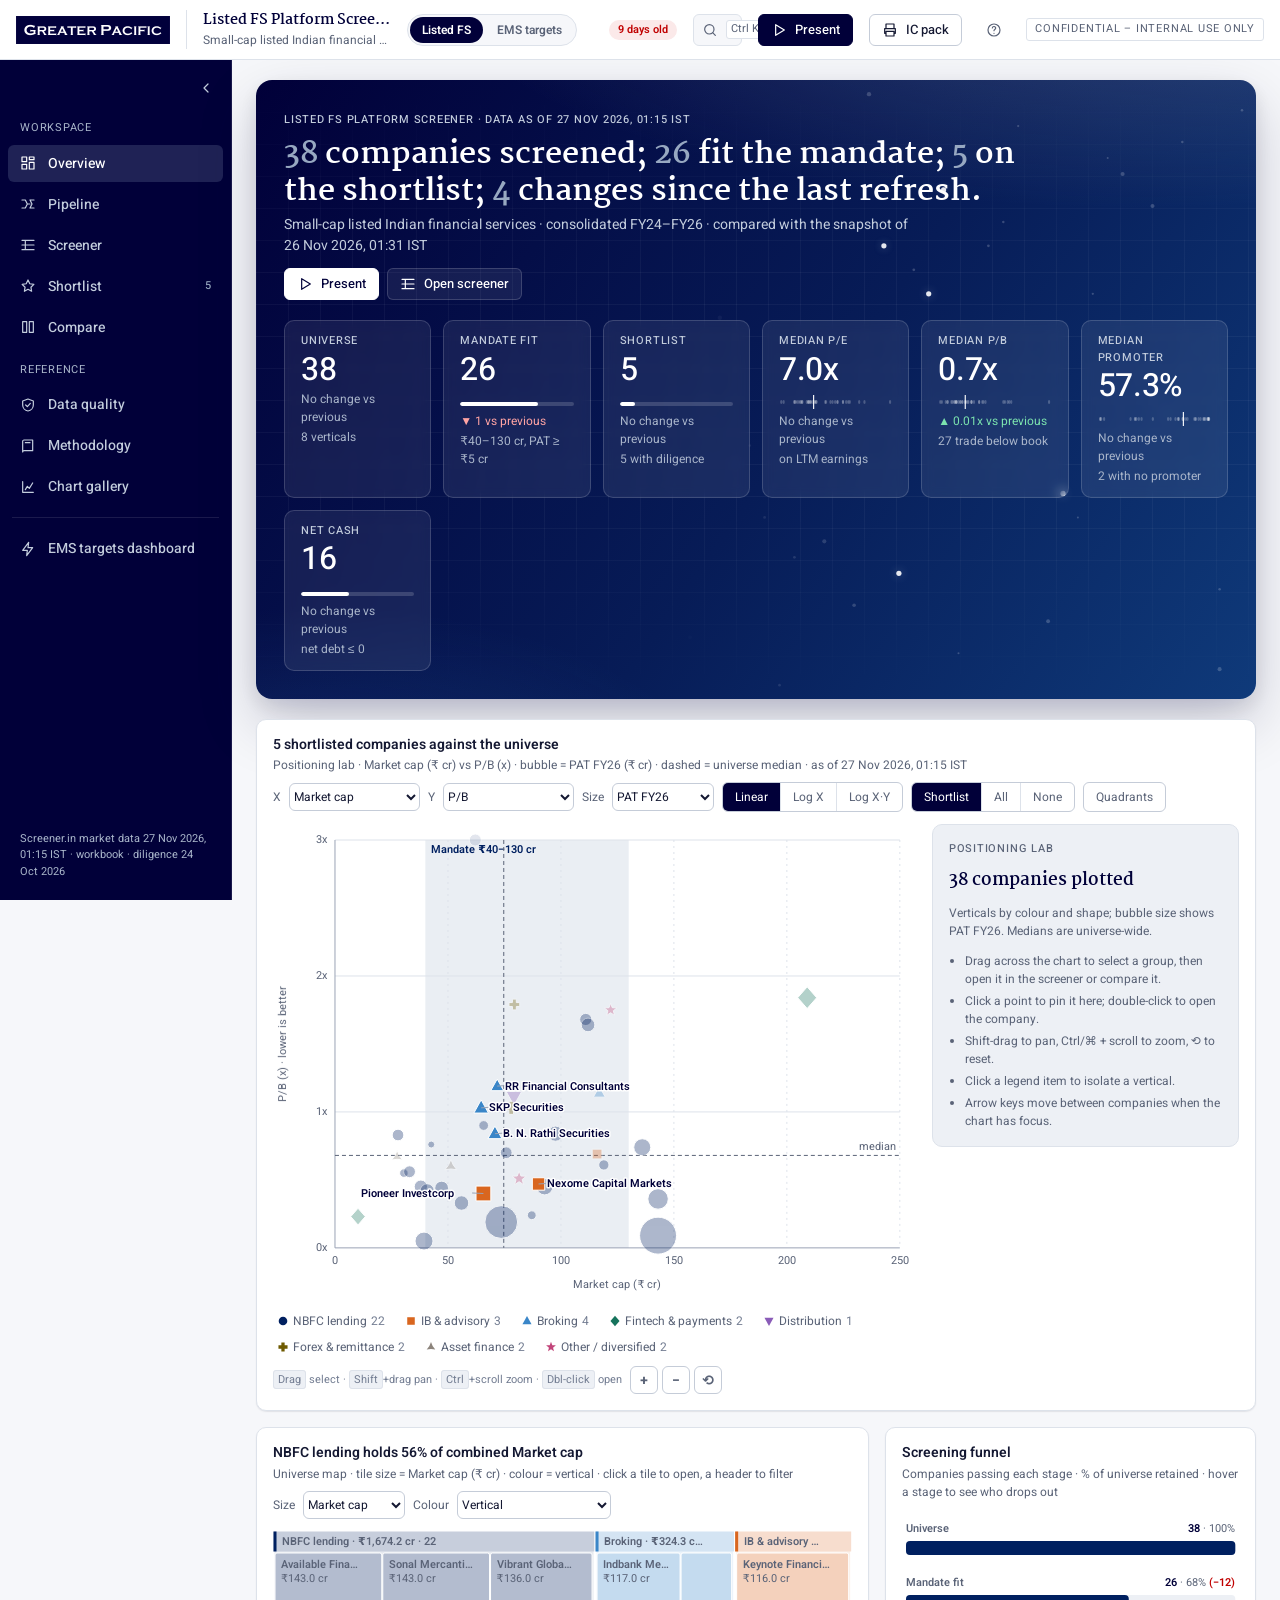
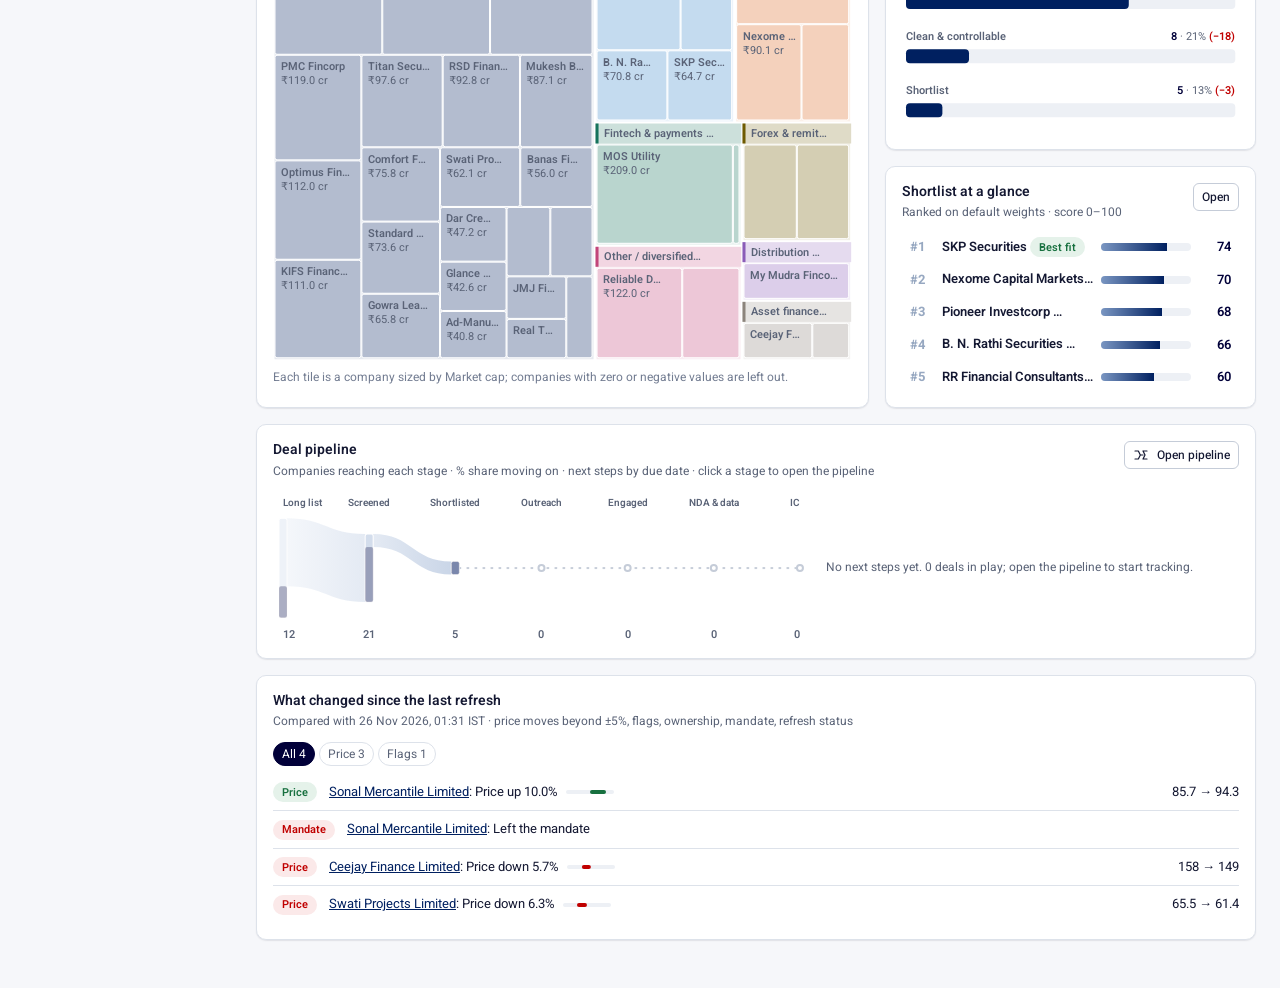
==== commit 52d4f2d6: "Rebuild dashboards" ====
--- a/index.html
+++ b/index.html
@@ -4,7 +4,7 @@
 <meta charset="utf-8">
 <meta name="viewport" content="width=device-width,initial-scale=1">
 <meta name="robots" content="noindex,nofollow">
-<meta name="generator" content="gpc-dashboard-kit 2026-11-25T20:01:32Z">
+<meta name="generator" content="gpc-dashboard-kit 2026-11-26T19:45:09Z">
 <title>Greater Pacific - dashboard</title>
 <link rel="icon" type="image/png" href="[data-uri]">
 <style>@font-face{font-family:'Heebo';font-style:normal;font-weight:100 900;font-display:swap;src:url([data-uri]) format('woff2')}
@@ -1137,7 +1137,7 @@
 </head>
 <body>
 <noscript>This dashboard needs JavaScript.</noscript>
-<script>window.DATA={logo:"[data-uri]",built:"2026-11-25T20:01:32Z",prevLabel:"24 Nov 2026 20:45",key:"fs",siblings:[{"key":"fs","label":"Listed FS","href":"index.html"},{"key":"ems","label":"EMS targets","href":"ems/index.html"}]};
+<script>window.DATA={logo:"[data-uri]",built:"2026-11-26T19:45:09Z",prevLabel:"25 Nov 2026 20:01",key:"fs",siblings:[{"key":"fs","label":"Listed FS","href":"index.html"},{"key":"ems","label":"EMS targets","href":"ems/index.html"}]};
 window.DATA.cur=(function(){var window={};
 /* ---- data.js ---- */
 // Long list of companies. Base data originally from the Listed FS Companies Screen workbook.
@@ -1147,7 +1147,7 @@
 ;
 /* ---- market.js ---- */
 // Generated by scripts/update-market.mjs. Do not edit by hand.
-window.MKT = {"asof":"26 Nov 2026, 01:31 IST","ok":38,"failed":[],"co":{"NSEI:MOS":{"mc":205,"price":7.95,"pe":12.4,"pb":1.81,"r24":187,"r25":616,"r26":635,"p24":12,"p25":13,"p26":19,"gd":92,"pr":36.23,"fii":8.02,"dii":4.6,"rt":51.16,"shq":"Sep 2026","basis":"consolidated","bv":4.4,"roe26":18.8},"NSEI:RELIABLE":{"mc":126,"price":119,"pe":14.4,"pb":1.78,"r24":79,"r25":131,"r26":185,"p24":5,"p25":10,"p26":7,"gd":26,"pr":67.79,"fii":0.2,"rt":32,"shq":"Sep 2026","basis":"consolidated","bv":66.8,"roe26":10.9},"BSE:531310":{"mc":141,"price":138,"pe":0.79,"pb":0.09,"r24":1,"r25":1,"r26":1,"p24":119,"p25":104,"p26":107,"gd":0,"pr":65.53,"rt":34.48,"shq":"Sep 2026","basis":"consolidated","bv":1495,"roe26":8.57},"NSEI:KEYFINSERV":{"mc":113,"price":203,"pe":6.31,"pb":0.68,"r24":49,"r25":31,"r26":29,"p24":27,"p25":15,"p26":7,"gd":4,"pr":71.87,"fii":9.26,"dii":0.01,"rt":18.86,"shq":"Sep 2026","basis":"consolidated","bv":299,"roe26":4.87},"BSE:534060":{"mc":122,"price":1.72,"pe":16.1,"pb":0.63,"r24":15.56,"r25":21.24,"r26":18.24,"p24":11.35,"p25":14.35,"p26":6.15,"gd":0,"pr":20.89,"rt":79.12,"shq":"Sep 2026","basis":"standalone","bv":2.74,"roe26":3.47},"BSE:535566":{"mc":111,"price":102,"pe":13.6,"pb":1.68,"r24":46.65,"r25":33.16,"r26":35.99,"p24":7.12,"p25":8.07,"p26":7.99,"gd":377.5,"pr":74.41,"dii":0.37,"rt":25.21,"shq":"Sep 2026","basis":"standalone","bv":60.7,"roe26":13.4},"BSE:538732":{"mc":136,"price":59.1,"pe":4.47,"pb":0.74,"r24":242,"r25":282,"r26":186,"p24":48,"p25":0,"p26":17,"gd":58,"pr":71.59,"rt":28.42,"shq":"Sep 2026","basis":"consolidated","bv":80,"roe26":10.4},"BSE:538943":{"mc":130,"price":85.7,"pe":10.4,"pb":0.33,"r24":39,"r25":35,"r26":41,"p24":24,"p25":32,"p26":26,"gd":165,"pr":24.92,"rt":75.09,"shq":"Sep 2026","basis":"consolidated","bv":263,"roe26":6.91},"NSEI:MYMUDRA":{"mc":78.1,"price":68.6,"pe":6.16,"pb":1.09,"r24":71,"r25":81,"r26":118,"p24":6,"p25":9,"p26":12,"gd":17,"pr":48.47,"fii":1.1,"dii":1.58,"rt":48.85,"shq":"Sep 2026","basis":"standalone","bv":62.7,"roe26":20.2},"BSE:511473":{"mc":119,"price":26.6,"pe":17,"pb":1.15,"r24":24.76,"r25":26.57,"r26":24.95,"p24":9,"p25":8.46,"p26":7.12,"gd":1.6,"pr":64.84,"fii":0,"dii":0.09,"rt":35.07,"shq":"Sep 2026","basis":"standalone","bv":23.2,"roe26":7.34},"BSE:531254":{"mc":109,"price":14.8,"pe":21,"pb":1.59,"r24":111,"r25":159,"r26":186,"p24":8,"p25":10,"p26":10,"gd":45,"pr":53.89,"rt":46.11,"shq":"Sep 2026","basis":"consolidated","bv":9.29,"roe26":9.34},"BSE:539875":{"mc":91.9,"price":82.1,"pe":6.02,"pb":0.46,"r24":108,"r25":132,"r26":38,"p24":17,"p25":18,"p26":15,"gd":2,"pr":74.98,"rt":25.01,"shq":"Sep 2026","basis":"consolidated","bv":179,"roe26":5.96},"BSE:530045":{"mc":98.4,"price":39.4,"pe":6.03,"pb":0.85,"r24":7,"r25":10,"r26":6,"p24":10,"p25":10,"p26":12,"gd":0,"pr":73.95,"rt":26.05,"shq":"Sep 2026","basis":"consolidated","bv":46.4,"roe26":12},"BSE:531723":{"mc":81.5,"price":0.51,"pe":13.2,"pb":0.51,"r24":7.47,"r25":13.65,"r26":21.87,"p24":1.13,"p25":4.12,"p26":8.6,"gd":0,"pr":0.63,"fii":0.24,"dii":0.05,"rt":99.09,"shq":"Sep 2026","basis":"consolidated","bv":1,"roe26":10.9},"BSE:532410":{"mc":72.9,"price":23,"pe":8.74,"pb":0.99,"r24":2145,"r25":1435,"r26":891,"p24":0,"p25":10,"p26":8,"gd":21,"pr":72.69,"dii":0.01,"rt":27.32,"shq":"Sep 2026","basis":"consolidated","bv":23.3,"roe26":12},"BSE:508905":{"mc":88.6,"price":82.5,"pe":7.4,"pb":0.47,"r24":237,"r25":43,"r26":51,"p24":2,"p25":1,"p26":11,"gd":6,"pr":51.81,"fii":3.56,"rt":44.65,"shq":"Sep 2026","basis":"consolidated","bv":177,"roe26":7.46},"BSE:511147":{"mc":79.2,"price":62.4,"pe":11.5,"pb":1.78,"r24":72,"r25":89,"r26":112,"p24":4,"p25":3,"p26":6,"gd":9,"pr":56.94,"rt":43.05,"shq":"Sep 2026","basis":"standalone","bv":35,"roe26":15.8},"BSE:530341":{"mc":87.1,"price":125,"pe":3.37,"pb":0.24,"r24":18,"r25":8,"r26":24,"p24":6,"p25":1,"p26":6,"gd":57,"pr":56.66,"rt":43.34,"shq":"Sep 2026","basis":"consolidated","bv":517,"roe26":1.61},"BSE:511626":{"mc":68.6,"price":62,"pe":8.79,"pb":1.13,"r24":19.86,"r25":26.92,"r26":33.46,"p24":0.43,"p25":2.85,"p26":8.09,"gd":14.18,"pr":74.87,"rt":25.13,"shq":"Sep 2026","basis":"consolidated","bv":54.8,"roe26":15.7},"BSE:511700":{"mc":73.6,"price":0.3,"pe":1.25,"pb":0.19,"r24":31,"r25":91,"r26":357,"p24":11,"p25":28,"p26":80,"gd":1263,"pr":2.65,"rt":97.35,"shq":"Sep 2026","basis":"consolidated","bv":1.55,"roe26":20.3},"BSE:535267":{"mc":75.4,"price":7.69,"pe":10.1,"pb":0.69,"r24":13.91,"r25":13.07,"r26":16.12,"p24":5.15,"p25":5.1,"p26":7.49,"gd":20.55,"pr":57.62,"fii":0,"rt":42.39,"shq":"Sep 2026","basis":"consolidated","bv":11.1,"roe26":8.02},"BSE:523019":{"mc":72.9,"price":17.5,"pe":5.85,"pb":0.87,"r24":57,"r25":58,"r26":63,"p24":11,"p25":9,"p26":9,"gd":0,"pr":46.76,"rt":53.25,"shq":"Sep 2026","basis":"consolidated","bv":20.2,"roe26":12.6},"BSE:530709":{"mc":66.3,"price":85.6,"pe":7.32,"pb":0.9,"r24":3.54,"r25":7.64,"r26":11.51,"p24":2.21,"p25":4.29,"p26":5.8,"gd":17.19,"pr":60.15,"rt":39.84,"shq":"Sep 2026","basis":"standalone","bv":94.8,"roe26":11.5},"BSE:507864":{"mc":65.3,"price":55.2,"pe":5.87,"pb":0.39,"r24":41,"r25":47,"r26":55,"p24":4,"p25":8,"p26":16,"gd":221,"pr":65.91,"fii":2.99,"dii":0.22,"rt":30.89,"shq":"Sep 2026","basis":"consolidated","bv":143,"roe26":9.6},"BSE:531169":{"mc":65.2,"price":95.8,"pe":7.56,"pb":1.03,"r24":30.53,"r25":37.16,"r26":41.02,"p24":8.65,"p25":9.99,"p26":10.35,"gd":24.15,"pr":74.99,"dii":0,"rt":25.02,"shq":"Sep 2026","basis":"standalone","bv":92.6,"roe26":18.6},"BSE:509053":{"mc":55.6,"price":6.21,"pe":3.8,"pb":0.32,"r24":73,"r25":43,"r26":59,"p24":4,"p25":0,"p26":11,"gd":1,"pr":26.58,"dii":0.03,"rt":73.38,"shq":"Sep 2026","basis":"consolidated","bv":19.2,"roe26":7.1},"BSE:540360":{"mc":37.8,"price":0.67,"pb":0.05,"r24":5,"r25":28,"r26":142,"p24":2,"p25":4,"p26":19,"gd":396,"fii":40.08,"rt":59.91,"shq":"Sep 2026","basis":"standalone","bv":12.8,"roe26":4.32},"NSEI:DCCL":{"mc":47.1,"price":33,"pe":4.6,"pb":0.44,"r24":33,"r25":41,"r26":50,"p24":4,"p25":7,"p26":10,"gd":232,"pr":69.14,"fii":0,"dii":6.61,"rt":24.25,"shq":"Sep 2026","basis":"standalone","bv":75.4,"roe26":11.4},"BSE:530789":{"mc":54.5,"price":158,"pe":7.69,"pb":0.63,"r24":20.71,"r25":26.29,"r26":26.54,"p24":6.57,"p25":6.8,"p26":7.72,"gd":41.89,"pr":59.03,"rt":40.98,"shq":"Sep 2026","basis":"standalone","bv":250,"roe26":9.67},"BSE:538611":{"mc":29.8,"price":23.5,"pe":6.19,"pb":0.54,"r24":18.74,"r25":28.86,"r26":40.39,"p24":2.63,"p25":4.61,"p26":5.19,"gd":257.28,"pr":54.12,"dii":0.03,"rt":45.83,"shq":"Sep 2026","basis":"standalone","bv":43.5,"roe26":10.4},"BSE:531199":{"mc":44.4,"price":197,"pe":13.2,"pb":0.79,"r24":23.23,"r25":31.66,"r26":25.85,"p24":1.94,"p25":8.38,"p26":4.92,"gd":1.67,"pr":74.35,"rt":25.65,"shq":"Sep 2026","basis":"standalone","bv":249,"roe26":11.6},"BSE:543914":{"mc":66.2,"price":65.5,"pe":11.9,"pb":3.21,"r24":1.47,"r25":1.42,"r26":34.23,"p24":0.55,"p25":-0.16,"p26":7.78,"gd":0.73,"pr":23.85,"rt":76.14,"shq":"Sep 2026","basis":"consolidated","bv":20.4,"roe26":42.7},"BSE:511764":{"mc":37.2,"price":24,"pe":10.3,"pb":0.44,"r24":7.03,"r25":15.27,"r26":17.18,"p24":3.6,"p25":8.28,"p26":9.44,"gd":50.57,"pr":28.49,"rt":71.52,"shq":"Sep 2026","basis":"standalone","bv":54,"roe26":11.4},"BSE:511359":{"mc":40.1,"price":53.5,"pe":3.47,"pb":0.41,"r24":11,"r25":14,"r26":14,"p24":8,"p25":9,"p26":11,"gd":15,"pr":74.3,"rt":25.7,"shq":"Sep 2026","basis":"standalone","bv":129,"roe26":12.4},"BSE:538834":{"mc":33.6,"price":8.93,"pe":4.87,"pb":0.57,"r24":7.46,"r25":17.15,"r26":21.99,"p24":2.14,"p25":5.17,"p26":7.6,"gd":0,"pr":24.18,"rt":75.81,"shq":"Sep 2026","basis":"standalone","bv":15.6,"roe26":19.1},"BSE:532895":{"mc":27.7,"price":22.4,"pe":4.15,"pb":0.82,"r24":62.88,"r25":57.13,"r26":49.6,"p24":13.34,"p25":18.56,"p26":7.41,"gd":126.38,"pr":53.53,"dii":0.03,"rt":46.43,"shq":"Sep 2026","basis":"standalone","bv":27.2,"roe26":29.8},"BSE:526871":{"mc":27.2,"price":14.8,"pe":6.65,"pb":0.66,"r24":3.76,"r25":4.36,"r26":11.8,"p24":-5.65,"p25":0.22,"p26":6.9,"gd":19.44,"pr":71.04,"rt":28.95,"shq":"Sep 2026","basis":"consolidated","bv":22.3,"roe26":20.4},"BSE:509024":{"mc":10,"price":6.73,"pe":4.77,"pb":0.23,"r26":184,"p26":10,"rt":100.01,"shq":"Sep 2026","basis":"consolidated","bv":29.6,"gd":7}}};
+window.MKT = {"asof":"27 Nov 2026, 01:15 IST","ok":38,"failed":[],"co":{"NSEI:MOS":{"mc":209,"price":8.1,"pe":12.6,"pb":1.84,"r24":187,"r25":616,"r26":635,"p24":12,"p25":13,"p26":19,"gd":92,"pr":36.23,"fii":8.02,"dii":4.6,"rt":51.16,"shq":"Sep 2026","basis":"consolidated","bv":4.4,"roe26":18.8},"NSEI:RELIABLE":{"mc":122,"price":117,"pe":13.9,"pb":1.75,"r24":79,"r25":131,"r26":185,"p24":5,"p25":10,"p26":7,"gd":26,"pr":67.79,"fii":0.2,"rt":32,"shq":"Sep 2026","basis":"consolidated","bv":66.8,"roe26":10.9},"BSE:531310":{"mc":143,"price":140,"pe":0.8,"pb":0.09,"r24":1,"r25":1,"r26":1,"p24":119,"p25":104,"p26":107,"gd":0,"pr":65.53,"rt":34.48,"shq":"Sep 2026","basis":"consolidated","bv":1495,"roe26":8.57},"NSEI:KEYFINSERV":{"mc":116,"price":207,"pe":6.48,"pb":0.69,"r24":49,"r25":31,"r26":29,"p24":27,"p25":15,"p26":7,"gd":4,"pr":71.87,"fii":9.26,"dii":0.01,"rt":18.86,"shq":"Sep 2026","basis":"consolidated","bv":299,"roe26":4.87},"BSE:534060":{"mc":119,"price":1.67,"pe":15.7,"pb":0.61,"r24":15.56,"r25":21.24,"r26":18.24,"p24":11.35,"p25":14.35,"p26":6.15,"gd":0,"pr":20.89,"rt":79.12,"shq":"Sep 2026","basis":"standalone","bv":2.74,"roe26":3.47},"BSE:535566":{"mc":111,"price":102,"pe":13.6,"pb":1.68,"r24":46.65,"r25":33.16,"r26":35.99,"p24":7.12,"p25":8.07,"p26":7.99,"gd":377.5,"pr":74.41,"dii":0.37,"rt":25.21,"shq":"Sep 2026","basis":"standalone","bv":60.7,"roe26":13.4},"BSE:538732":{"mc":136,"price":59.4,"pe":4.47,"pb":0.74,"r24":242,"r25":282,"r26":186,"p24":48,"p25":0,"p26":17,"gd":58,"pr":71.59,"rt":28.42,"shq":"Sep 2026","basis":"consolidated","bv":80,"roe26":10.4},"BSE:538943":{"mc":143,"price":94.3,"pe":11.5,"pb":0.36,"r24":39,"r25":35,"r26":41,"p24":24,"p25":32,"p26":26,"gd":165,"pr":24.92,"rt":75.09,"shq":"Sep 2026","basis":"consolidated","bv":263,"roe26":6.91},"NSEI:MYMUDRA":{"mc":79.2,"price":69.5,"pe":6.24,"pb":1.11,"r24":71,"r25":81,"r26":118,"p24":6,"p25":9,"p26":12,"gd":17,"pr":48.47,"fii":1.1,"dii":1.58,"rt":48.85,"shq":"Sep 2026","basis":"standalone","bv":62.7,"roe26":20.2},"BSE:511473":{"mc":117,"price":26.4,"pe":16.7,"pb":1.14,"r24":24.76,"r25":26.57,"r26":24.95,"p24":9,"p25":8.46,"p26":7.12,"gd":1.6,"pr":64.84,"fii":0,"dii":0.09,"rt":35.07,"shq":"Sep 2026","basis":"standalone","bv":23.2,"roe26":7.34},"BSE:531254":{"mc":112,"price":15.2,"pe":21.6,"pb":1.64,"r24":111,"r25":159,"r26":186,"p24":8,"p25":10,"p26":10,"gd":45,"pr":53.89,"rt":46.11,"shq":"Sep 2026","basis":"consolidated","bv":9.29,"roe26":9.34},"BSE:539875":{"mc":92.8,"price":81.2,"pe":6.07,"pb":0.45,"r24":108,"r25":132,"r26":38,"p24":17,"p25":18,"p26":15,"gd":2,"pr":74.98,"rt":25.01,"shq":"Sep 2026","basis":"consolidated","bv":179,"roe26":5.96},"BSE:530045":{"mc":97.6,"price":39,"pe":5.97,"pb":0.84,"r24":7,"r25":10,"r26":6,"p24":10,"p25":10,"p26":12,"gd":0,"pr":73.95,"rt":26.05,"shq":"Sep 2026","basis":"consolidated","bv":46.4,"roe26":12},"BSE:531723":{"mc":81.5,"price":0.51,"pe":13.2,"pb":0.51,"r24":7.47,"r25":13.65,"r26":21.87,"p24":1.13,"p25":4.12,"p26":8.6,"gd":0,"pr":0.63,"fii":0.24,"dii":0.05,"rt":99.09,"shq":"Sep 2026","basis":"consolidated","bv":1,"roe26":10.9},"BSE:532410":{"mc":78,"price":24,"pe":9.36,"pb":1.03,"r24":2145,"r25":1435,"r26":891,"p24":0,"p25":10,"p26":8,"gd":21,"pr":72.69,"dii":0.01,"rt":27.32,"shq":"Sep 2026","basis":"consolidated","bv":23.3,"roe26":12},"BSE:508905":{"mc":90.1,"price":83.9,"pe":7.52,"pb":0.47,"r24":237,"r25":43,"r26":51,"p24":2,"p25":1,"p26":11,"gd":6,"pr":51.81,"fii":3.56,"rt":44.65,"shq":"Sep 2026","basis":"consolidated","bv":177,"roe26":7.46},"BSE:511147":{"mc":79.4,"price":62.6,"pe":11.6,"pb":1.79,"r24":72,"r25":89,"r26":112,"p24":4,"p25":3,"p26":6,"gd":9,"pr":56.94,"rt":43.05,"shq":"Sep 2026","basis":"standalone","bv":35,"roe26":15.8},"BSE:530341":{"mc":87.1,"price":125,"pe":3.37,"pb":0.24,"r24":18,"r25":8,"r26":24,"p24":6,"p25":1,"p26":6,"gd":57,"pr":56.66,"rt":43.34,"shq":"Sep 2026","basis":"consolidated","bv":517,"roe26":1.61},"BSE:511626":{"mc":71.8,"price":65,"pe":9.21,"pb":1.19,"r24":19.86,"r25":26.92,"r26":33.46,"p24":0.43,"p25":2.85,"p26":8.09,"gd":14.18,"pr":74.87,"rt":25.13,"shq":"Sep 2026","basis":"consolidated","bv":54.8,"roe26":15.7},"BSE:511700":{"mc":73.6,"price":0.3,"pe":1.25,"pb":0.19,"r24":31,"r25":91,"r26":357,"p24":11,"p25":28,"p26":80,"gd":1263,"pr":2.65,"rt":97.35,"shq":"Sep 2026","basis":"consolidated","bv":1.55,"roe26":20.3},"BSE:535267":{"mc":75.8,"price":7.73,"pe":10.2,"pb":0.7,"r24":13.91,"r25":13.07,"r26":16.12,"p24":5.15,"p25":5.1,"p26":7.49,"gd":20.55,"pr":57.62,"fii":0,"rt":42.39,"shq":"Sep 2026","basis":"consolidated","bv":11.1,"roe26":8.02},"BSE:523019":{"mc":70.8,"price":17,"pe":5.68,"pb":0.84,"r24":57,"r25":58,"r26":63,"p24":11,"p25":9,"p26":9,"gd":0,"pr":46.76,"rt":53.25,"shq":"Sep 2026","basis":"consolidated","bv":20.2,"roe26":12.6},"BSE:530709":{"mc":65.8,"price":85,"pe":7.28,"pb":0.9,"r24":3.54,"r25":7.64,"r26":11.51,"p24":2.21,"p25":4.29,"p26":5.8,"gd":17.19,"pr":60.15,"rt":39.84,"shq":"Sep 2026","basis":"standalone","bv":94.8,"roe26":11.5},"BSE:507864":{"mc":65.7,"price":57.2,"pe":5.91,"pb":0.4,"r24":41,"r25":47,"r26":55,"p24":4,"p25":8,"p26":16,"gd":221,"pr":65.91,"fii":2.99,"dii":0.22,"rt":30.89,"shq":"Sep 2026","basis":"consolidated","bv":143,"roe26":9.6},"BSE:531169":{"mc":64.7,"price":95,"pe":7.5,"pb":1.03,"r24":30.53,"r25":37.16,"r26":41.02,"p24":8.65,"p25":9.99,"p26":10.35,"gd":24.15,"pr":74.99,"dii":0,"rt":25.02,"shq":"Sep 2026","basis":"standalone","bv":92.6,"roe26":18.6},"BSE:509053":{"mc":56,"price":6.25,"pe":3.83,"pb":0.33,"r24":73,"r25":43,"r26":59,"p24":4,"p25":0,"p26":11,"gd":1,"pr":26.58,"dii":0.03,"rt":73.38,"shq":"Sep 2026","basis":"consolidated","bv":19.2,"roe26":7.1},"BSE:540360":{"mc":39.4,"price":0.7,"pb":0.05,"r24":5,"r25":28,"r26":142,"p24":2,"p25":4,"p26":19,"gd":396,"fii":40.08,"rt":59.91,"shq":"Sep 2026","basis":"standalone","bv":12.8,"roe26":4.32},"NSEI:DCCL":{"mc":47.2,"price":33.1,"pe":4.61,"pb":0.44,"r24":33,"r25":41,"r26":50,"p24":4,"p25":7,"p26":10,"gd":232,"pr":69.14,"fii":0,"dii":6.61,"rt":24.25,"shq":"Sep 2026","basis":"standalone","bv":75.4,"roe26":11.4},"BSE:530789":{"mc":51.3,"price":149,"pe":7.24,"pb":0.6,"r24":20.71,"r25":26.29,"r26":26.54,"p24":6.57,"p25":6.8,"p26":7.72,"gd":41.89,"pr":59.03,"rt":40.98,"shq":"Sep 2026","basis":"standalone","bv":250,"roe26":9.67},"BSE:538611":{"mc":30.5,"price":24,"pe":6.32,"pb":0.55,"r24":18.74,"r25":28.86,"r26":40.39,"p24":2.63,"p25":4.61,"p26":5.19,"gd":257.28,"pr":54.12,"dii":0.03,"rt":45.83,"shq":"Sep 2026","basis":"standalone","bv":43.5,"roe26":10.4},"BSE:531199":{"mc":42.6,"price":189,"pe":12.6,"pb":0.76,"r24":23.23,"r25":31.66,"r26":25.85,"p24":1.94,"p25":8.38,"p26":4.92,"gd":1.67,"pr":74.35,"rt":25.65,"shq":"Sep 2026","basis":"standalone","bv":249,"roe26":11.6},"BSE:543914":{"mc":62.1,"price":61.4,"pe":11.1,"pb":3.01,"r24":1.47,"r25":1.42,"r26":34.23,"p24":0.55,"p25":-0.16,"p26":7.78,"gd":0.73,"pr":23.85,"rt":76.14,"shq":"Sep 2026","basis":"consolidated","bv":20.4,"roe26":42.7},"BSE:511764":{"mc":38,"price":24.5,"pe":10.6,"pb":0.45,"r24":7.03,"r25":15.27,"r26":17.18,"p24":3.6,"p25":8.28,"p26":9.44,"gd":50.57,"pr":28.49,"rt":71.52,"shq":"Sep 2026","basis":"standalone","bv":54,"roe26":11.4},"BSE:511359":{"mc":40.8,"price":54.4,"pe":3.52,"pb":0.42,"r24":11,"r25":14,"r26":14,"p24":8,"p25":9,"p26":11,"gd":15,"pr":74.3,"rt":25.7,"shq":"Sep 2026","basis":"standalone","bv":129,"roe26":12.4},"BSE:538834":{"mc":33,"price":8.76,"pe":4.78,"pb":0.56,"r24":7.46,"r25":17.15,"r26":21.99,"p24":2.14,"p25":5.17,"p26":7.6,"gd":0,"pr":24.18,"rt":75.81,"shq":"Sep 2026","basis":"standalone","bv":15.6,"roe26":19.1},"BSE:532895":{"mc":27.9,"price":22.6,"pe":4.18,"pb":0.83,"r24":62.88,"r25":57.13,"r26":49.6,"p24":13.34,"p25":18.56,"p26":7.41,"gd":126.38,"pr":53.53,"dii":0.03,"rt":46.43,"shq":"Sep 2026","basis":"standalone","bv":27.2,"roe26":29.8},"BSE:526871":{"mc":27.5,"price":15,"pe":6.73,"pb":0.67,"r24":3.76,"r25":4.36,"r26":11.8,"p24":-5.65,"p25":0.22,"p26":6.9,"gd":19.44,"pr":71.04,"rt":28.95,"shq":"Sep 2026","basis":"consolidated","bv":22.3,"roe26":20.4},"BSE:509024":{"mc":10.2,"price":6.84,"pe":4.84,"pb":0.23,"r26":184,"p26":10,"rt":100.01,"shq":"Sep 2026","basis":"consolidated","bv":29.6,"gd":7}}};
 
 ;
 /* ---- diligence.js ---- */
@@ -1384,7 +1384,7 @@
 ;
 /* ---- market.js ---- */
 // Generated by scripts/update-market.mjs. Do not edit by hand.
-window.MKT = {"asof":"25 Nov 2026, 02:15 IST","ok":38,"failed":[],"co":{"NSEI:MOS":{"mc":201,"price":7.8,"pe":12.2,"pb":1.77,"r24":187,"r25":616,"r26":635,"p24":12,"p25":13,"p26":19,"gd":92,"pr":36.23,"fii":8.02,"dii":4.6,"rt":51.16,"shq":"Sep 2026","basis":"consolidated","bv":4.4,"roe26":18.8},"NSEI:RELIABLE":{"mc":125,"price":122,"pe":14.4,"pb":1.83,"r24":79,"r25":131,"r26":185,"p24":5,"p25":10,"p26":7,"gd":26,"pr":67.79,"fii":0.2,"rt":32,"shq":"Sep 2026","basis":"consolidated","bv":66.8,"roe26":10.9},"BSE:531310":{"mc":142,"price":139,"pe":0.79,"pb":0.09,"r24":1,"r25":1,"r26":1,"p24":119,"p25":104,"p26":107,"gd":0,"pr":65.53,"rt":34.48,"shq":"Sep 2026","basis":"consolidated","bv":1495,"roe26":8.57},"NSEI:KEYFINSERV":{"mc":115,"price":207,"pe":6.46,"pb":0.69,"r24":49,"r25":31,"r26":29,"p24":27,"p25":15,"p26":7,"gd":4,"pr":71.87,"fii":9.26,"dii":0.01,"rt":18.86,"shq":"Sep 2026","basis":"consolidated","bv":299,"roe26":4.87},"BSE:534060":{"mc":124,"price":1.74,"pe":16.3,"pb":0.64,"r24":15.56,"r25":21.24,"r26":18.24,"p24":11.35,"p25":14.35,"p26":6.15,"gd":0,"pr":20.89,"rt":79.12,"shq":"Sep 2026","basis":"standalone","bv":2.74,"roe26":3.47},"BSE:535566":{"mc":115,"price":106,"pe":14,"pb":1.75,"r24":46.65,"r25":33.16,"r26":35.99,"p24":7.12,"p25":8.07,"p26":7.99,"gd":377.5,"pr":74.41,"dii":0.37,"rt":25.21,"shq":"Sep 2026","basis":"standalone","bv":60.7,"roe26":13.4},"BSE:538732":{"mc":139,"price":60.5,"pe":4.55,"pb":0.76,"r24":242,"r25":282,"r26":186,"p24":48,"p25":0,"p26":17,"gd":58,"pr":71.59,"rt":28.42,"shq":"Sep 2026","basis":"consolidated","bv":80,"roe26":10.4},"BSE:538943":{"mc":115,"price":77.9,"pe":9.23,"pb":0.3,"r24":39,"r25":35,"r26":41,"p24":24,"p25":32,"p26":26,"gd":165,"pr":24.92,"rt":75.09,"shq":"Sep 2026","basis":"consolidated","bv":263,"roe26":6.91},"NSEI:MYMUDRA":{"mc":84.2,"price":74,"pe":6.64,"pb":1.18,"r24":71,"r25":81,"r26":118,"p24":6,"p25":9,"p26":12,"gd":17,"pr":48.47,"fii":1.1,"dii":1.58,"rt":48.85,"shq":"Sep 2026","basis":"standalone","bv":62.7,"roe26":20.2},"BSE:511473":{"mc":121,"price":27.2,"pe":17.2,"pb":1.17,"r24":24.76,"r25":26.57,"r26":24.95,"p24":9,"p25":8.46,"p26":7.12,"gd":1.6,"pr":64.84,"fii":0,"dii":0.09,"rt":35.07,"shq":"Sep 2026","basis":"standalone","bv":23.2,"roe26":7.34},"BSE:531254":{"mc":112,"price":15,"pe":21.6,"pb":1.61,"r24":111,"r25":159,"r26":186,"p24":8,"p25":10,"p26":10,"gd":45,"pr":53.89,"rt":46.11,"shq":"Sep 2026","basis":"consolidated","bv":9.29,"roe26":9.34},"BSE:539875":{"mc":105,"price":81.3,"pe":6.89,"pb":0.45,"r24":108,"r25":132,"r26":38,"p24":17,"p25":18,"p26":15,"gd":2,"pr":74.98,"rt":25.01,"shq":"Sep 2026","basis":"consolidated","bv":179,"roe26":5.96},"BSE:530045":{"mc":99.5,"price":39.8,"pe":6.09,"pb":0.86,"r24":7,"r25":10,"r26":6,"p24":10,"p25":10,"p26":12,"gd":0,"pr":73.95,"rt":26.05,"shq":"Sep 2026","basis":"consolidated","bv":46.4,"roe26":12},"BSE:531723":{"mc":79.9,"price":0.5,"pe":12.9,"pb":0.5,"r24":7.47,"r25":13.65,"r26":21.87,"p24":1.13,"p25":4.12,"p26":8.6,"gd":0,"pr":0.63,"fii":0.24,"dii":0.05,"rt":99.09,"shq":"Sep 2026","basis":"consolidated","bv":1,"roe26":10.9},"BSE:532410":{"mc":73.8,"price":23,"pe":8.85,"pb":0.99,"r24":2145,"r25":1435,"r26":891,"p24":0,"p25":10,"p26":8,"gd":21,"pr":72.69,"dii":0.01,"rt":27.32,"shq":"Sep 2026","basis":"consolidated","bv":23.3,"roe26":12},"BSE:508905":{"mc":85.2,"price":79.4,"pe":7.12,"pb":0.45,"r24":237,"r25":43,"r26":51,"p24":2,"p25":1,"p26":11,"gd":6,"pr":51.81,"fii":3.56,"rt":44.65,"shq":"Sep 2026","basis":"consolidated","bv":177,"roe26":7.46},"BSE:511147":{"mc":81.2,"price":64,"pe":11.8,"pb":1.83,"r24":72,"r25":89,"r26":112,"p24":4,"p25":3,"p26":6,"gd":9,"pr":56.94,"rt":43.05,"shq":"Sep 2026","basis":"standalone","bv":35,"roe26":15.8},"BSE:530341":{"mc":87.4,"price":125,"pe":3.38,"pb":0.24,"r24":18,"r25":8,"r26":24,"p24":6,"p25":1,"p26":6,"gd":57,"pr":56.66,"rt":43.34,"shq":"Sep 2026","basis":"consolidated","bv":517,"roe26":1.61},"BSE:511626":{"mc":68.6,"price":62,"pe":8.79,"pb":1.13,"r24":19.86,"r25":26.92,"r26":33.46,"p24":0.43,"p25":2.85,"p26":8.09,"gd":14.18,"pr":74.87,"rt":25.13,"shq":"Sep 2026","basis":"consolidated","bv":54.8,"roe26":15.7},"BSE:511700":{"mc":71.2,"price":0.29,"pe":1.21,"pb":0.19,"r24":31,"r25":91,"r26":357,"p24":11,"p25":28,"p26":80,"gd":1263,"pr":2.65,"rt":97.35,"shq":"Sep 2026","basis":"consolidated","bv":1.55,"roe26":20.3},"BSE:535267":{"mc":74.6,"price":7.61,"pe":10,"pb":0.69,"r24":13.91,"r25":13.07,"r26":16.12,"p24":5.15,"p25":5.1,"p26":7.49,"gd":20.55,"pr":57.62,"fii":0,"rt":42.39,"shq":"Sep 2026","basis":"consolidated","bv":11.1,"roe26":8.02},"BSE:523019":{"mc":75.6,"price":18.1,"pe":6.07,"pb":0.9,"r24":57,"r25":58,"r26":63,"p24":11,"p25":9,"p26":9,"gd":0,"pr":46.76,"rt":53.25,"shq":"Sep 2026","basis":"consolidated","bv":20.2,"roe26":12.6},"BSE:530709":{"mc":66.5,"price":85.8,"pe":7.35,"pb":0.91,"r24":3.54,"r25":7.64,"r26":11.51,"p24":2.21,"p25":4.29,"p26":5.8,"gd":17.19,"pr":60.15,"rt":39.84,"shq":"Sep 2026","basis":"standalone","bv":94.8,"roe26":11.5},"BSE:507864":{"mc":72,"price":58.6,"pe":6.48,"pb":0.41,"r24":41,"r25":47,"r26":55,"p24":4,"p25":8,"p26":16,"gd":221,"pr":65.91,"fii":2.99,"dii":0.22,"rt":30.89,"shq":"Sep 2026","basis":"consolidated","bv":143,"roe26":9.6},"BSE:531169":{"mc":64.6,"price":95,"pe":7.49,"pb":1.03,"r24":30.53,"r25":37.16,"r26":41.02,"p24":8.65,"p25":9.99,"p26":10.35,"gd":24.15,"pr":74.99,"dii":0,"rt":25.02,"shq":"Sep 2026","basis":"standalone","bv":92.6,"roe26":18.6},"BSE:509053":{"mc":56.2,"price":6.27,"pe":3.84,"pb":0.33,"r24":73,"r25":43,"r26":59,"p24":4,"p25":0,"p26":11,"gd":1,"pr":26.58,"dii":0.03,"rt":73.38,"shq":"Sep 2026","basis":"consolidated","bv":19.2,"roe26":7.1},"BSE:540360":{"mc":39.4,"price":0.7,"pb":0.05,"r24":5,"r25":28,"r26":142,"p24":2,"p25":4,"p26":19,"gd":396,"fii":40.08,"rt":59.91,"shq":"Sep 2026","basis":"standalone","bv":12.8,"roe26":4.32},"NSEI:DCCL":{"mc":47.1,"price":33,"pe":4.6,"pb":0.44,"r24":33,"r25":41,"r26":50,"p24":4,"p25":7,"p26":10,"gd":232,"pr":69.14,"fii":0,"dii":6.61,"rt":24.25,"shq":"Sep 2026","basis":"standalone","bv":75.4,"roe26":11.4},"BSE:530789":{"mc":52.3,"price":152,"pe":7.38,"pb":0.61,"r24":20.71,"r25":26.29,"r26":26.54,"p24":6.57,"p25":6.8,"p26":7.72,"gd":41.89,"pr":59.03,"rt":40.98,"shq":"Sep 2026","basis":"standalone","bv":250,"roe26":9.67},"BSE:538611":{"mc":29.2,"price":23,"pe":6.06,"pb":0.53,"r24":18.74,"r25":28.86,"r26":40.39,"p24":2.63,"p25":4.61,"p26":5.19,"gd":257.28,"pr":54.12,"dii":0.03,"rt":45.83,"shq":"Sep 2026","basis":"standalone","bv":43.5,"roe26":10.4},"BSE:531199":{"mc":44.4,"price":197,"pe":13.2,"pb":0.79,"r24":23.23,"r25":31.66,"r26":25.85,"p24":1.94,"p25":8.38,"p26":4.92,"gd":1.67,"pr":74.35,"rt":25.65,"shq":"Sep 2026","basis":"standalone","bv":249,"roe26":11.6},"BSE:543914":{"mc":68.4,"price":67.7,"pe":12.3,"pb":3.32,"r24":1.47,"r25":1.42,"r26":34.23,"p24":0.55,"p25":-0.16,"p26":7.78,"gd":0.73,"pr":23.85,"rt":76.14,"shq":"Sep 2026","basis":"consolidated","bv":20.4,"roe26":42.7},"BSE:511764":{"mc":38.6,"price":24.8,"pe":10.7,"pb":0.46,"r24":7.03,"r25":15.27,"r26":17.18,"p24":3.6,"p25":8.28,"p26":9.44,"gd":50.57,"pr":28.49,"rt":71.52,"shq":"Sep 2026","basis":"standalone","bv":54,"roe26":11.4},"BSE:511359":{"mc":40.5,"price":54,"pe":3.5,"pb":0.42,"r24":11,"r25":14,"r26":14,"p24":8,"p25":9,"p26":11,"gd":15,"pr":74.3,"rt":25.7,"shq":"Sep 2026","basis":"standalone","bv":129,"roe26":12.4},"BSE:538834":{"mc":33.9,"price":9,"pe":4.91,"pb":0.58,"r24":7.46,"r25":17.15,"r26":21.99,"p24":2.14,"p25":5.17,"p26":7.6,"gd":0,"pr":24.18,"rt":75.81,"shq":"Sep 2026","basis":"standalone","bv":15.6,"roe26":19.1},"BSE:532895":{"mc":28.1,"price":22.2,"pe":4.21,"pb":0.82,"r24":62.88,"r25":57.13,"r26":49.6,"p24":13.34,"p25":18.56,"p26":7.41,"gd":126.38,"pr":53.53,"dii":0.03,"rt":46.43,"shq":"Sep 2026","basis":"standalone","bv":27.2,"roe26":29.8},"BSE:526871":{"mc":27.2,"price":14.8,"pe":6.66,"pb":0.66,"r24":3.76,"r25":4.36,"r26":11.8,"p24":-5.65,"p25":0.22,"p26":6.9,"gd":19.44,"pr":71.04,"rt":28.95,"shq":"Sep 2026","basis":"consolidated","bv":22.3,"roe26":20.4},"BSE:509024":{"mc":10.1,"price":6.81,"pe":4.82,"pb":0.23,"r26":184,"p26":10,"rt":100.01,"shq":"Sep 2026","basis":"consolidated","bv":29.6,"gd":7}}};
+window.MKT = {"asof":"26 Nov 2026, 01:31 IST","ok":38,"failed":[],"co":{"NSEI:MOS":{"mc":205,"price":7.95,"pe":12.4,"pb":1.81,"r24":187,"r25":616,"r26":635,"p24":12,"p25":13,"p26":19,"gd":92,"pr":36.23,"fii":8.02,"dii":4.6,"rt":51.16,"shq":"Sep 2026","basis":"consolidated","bv":4.4,"roe26":18.8},"NSEI:RELIABLE":{"mc":126,"price":119,"pe":14.4,"pb":1.78,"r24":79,"r25":131,"r26":185,"p24":5,"p25":10,"p26":7,"gd":26,"pr":67.79,"fii":0.2,"rt":32,"shq":"Sep 2026","basis":"consolidated","bv":66.8,"roe26":10.9},"BSE:531310":{"mc":141,"price":138,"pe":0.79,"pb":0.09,"r24":1,"r25":1,"r26":1,"p24":119,"p25":104,"p26":107,"gd":0,"pr":65.53,"rt":34.48,"shq":"Sep 2026","basis":"consolidated","bv":1495,"roe26":8.57},"NSEI:KEYFINSERV":{"mc":113,"price":203,"pe":6.31,"pb":0.68,"r24":49,"r25":31,"r26":29,"p24":27,"p25":15,"p26":7,"gd":4,"pr":71.87,"fii":9.26,"dii":0.01,"rt":18.86,"shq":"Sep 2026","basis":"consolidated","bv":299,"roe26":4.87},"BSE:534060":{"mc":122,"price":1.72,"pe":16.1,"pb":0.63,"r24":15.56,"r25":21.24,"r26":18.24,"p24":11.35,"p25":14.35,"p26":6.15,"gd":0,"pr":20.89,"rt":79.12,"shq":"Sep 2026","basis":"standalone","bv":2.74,"roe26":3.47},"BSE:535566":{"mc":111,"price":102,"pe":13.6,"pb":1.68,"r24":46.65,"r25":33.16,"r26":35.99,"p24":7.12,"p25":8.07,"p26":7.99,"gd":377.5,"pr":74.41,"dii":0.37,"rt":25.21,"shq":"Sep 2026","basis":"standalone","bv":60.7,"roe26":13.4},"BSE:538732":{"mc":136,"price":59.1,"pe":4.47,"pb":0.74,"r24":242,"r25":282,"r26":186,"p24":48,"p25":0,"p26":17,"gd":58,"pr":71.59,"rt":28.42,"shq":"Sep 2026","basis":"consolidated","bv":80,"roe26":10.4},"BSE:538943":{"mc":130,"price":85.7,"pe":10.4,"pb":0.33,"r24":39,"r25":35,"r26":41,"p24":24,"p25":32,"p26":26,"gd":165,"pr":24.92,"rt":75.09,"shq":"Sep 2026","basis":"consolidated","bv":263,"roe26":6.91},"NSEI:MYMUDRA":{"mc":78.1,"price":68.6,"pe":6.16,"pb":1.09,"r24":71,"r25":81,"r26":118,"p24":6,"p25":9,"p26":12,"gd":17,"pr":48.47,"fii":1.1,"dii":1.58,"rt":48.85,"shq":"Sep 2026","basis":"standalone","bv":62.7,"roe26":20.2},"BSE:511473":{"mc":119,"price":26.6,"pe":17,"pb":1.15,"r24":24.76,"r25":26.57,"r26":24.95,"p24":9,"p25":8.46,"p26":7.12,"gd":1.6,"pr":64.84,"fii":0,"dii":0.09,"rt":35.07,"shq":"Sep 2026","basis":"standalone","bv":23.2,"roe26":7.34},"BSE:531254":{"mc":109,"price":14.8,"pe":21,"pb":1.59,"r24":111,"r25":159,"r26":186,"p24":8,"p25":10,"p26":10,"gd":45,"pr":53.89,"rt":46.11,"shq":"Sep 2026","basis":"consolidated","bv":9.29,"roe26":9.34},"BSE:539875":{"mc":91.9,"price":82.1,"pe":6.02,"pb":0.46,"r24":108,"r25":132,"r26":38,"p24":17,"p25":18,"p26":15,"gd":2,"pr":74.98,"rt":25.01,"shq":"Sep 2026","basis":"consolidated","bv":179,"roe26":5.96},"BSE:530045":{"mc":98.4,"price":39.4,"pe":6.03,"pb":0.85,"r24":7,"r25":10,"r26":6,"p24":10,"p25":10,"p26":12,"gd":0,"pr":73.95,"rt":26.05,"shq":"Sep 2026","basis":"consolidated","bv":46.4,"roe26":12},"BSE:531723":{"mc":81.5,"price":0.51,"pe":13.2,"pb":0.51,"r24":7.47,"r25":13.65,"r26":21.87,"p24":1.13,"p25":4.12,"p26":8.6,"gd":0,"pr":0.63,"fii":0.24,"dii":0.05,"rt":99.09,"shq":"Sep 2026","basis":"consolidated","bv":1,"roe26":10.9},"BSE:532410":{"mc":72.9,"price":23,"pe":8.74,"pb":0.99,"r24":2145,"r25":1435,"r26":891,"p24":0,"p25":10,"p26":8,"gd":21,"pr":72.69,"dii":0.01,"rt":27.32,"shq":"Sep 2026","basis":"consolidated","bv":23.3,"roe26":12},"BSE:508905":{"mc":88.6,"price":82.5,"pe":7.4,"pb":0.47,"r24":237,"r25":43,"r26":51,"p24":2,"p25":1,"p26":11,"gd":6,"pr":51.81,"fii":3.56,"rt":44.65,"shq":"Sep 2026","basis":"consolidated","bv":177,"roe26":7.46},"BSE:511147":{"mc":79.2,"price":62.4,"pe":11.5,"pb":1.78,"r24":72,"r25":89,"r26":112,"p24":4,"p25":3,"p26":6,"gd":9,"pr":56.94,"rt":43.05,"shq":"Sep 2026","basis":"standalone","bv":35,"roe26":15.8},"BSE:530341":{"mc":87.1,"price":125,"pe":3.37,"pb":0.24,"r24":18,"r25":8,"r26":24,"p24":6,"p25":1,"p26":6,"gd":57,"pr":56.66,"rt":43.34,"shq":"Sep 2026","basis":"consolidated","bv":517,"roe26":1.61},"BSE:511626":{"mc":68.6,"price":62,"pe":8.79,"pb":1.13,"r24":19.86,"r25":26.92,"r26":33.46,"p24":0.43,"p25":2.85,"p26":8.09,"gd":14.18,"pr":74.87,"rt":25.13,"shq":"Sep 2026","basis":"consolidated","bv":54.8,"roe26":15.7},"BSE:511700":{"mc":73.6,"price":0.3,"pe":1.25,"pb":0.19,"r24":31,"r25":91,"r26":357,"p24":11,"p25":28,"p26":80,"gd":1263,"pr":2.65,"rt":97.35,"shq":"Sep 2026","basis":"consolidated","bv":1.55,"roe26":20.3},"BSE:535267":{"mc":75.4,"price":7.69,"pe":10.1,"pb":0.69,"r24":13.91,"r25":13.07,"r26":16.12,"p24":5.15,"p25":5.1,"p26":7.49,"gd":20.55,"pr":57.62,"fii":0,"rt":42.39,"shq":"Sep 2026","basis":"consolidated","bv":11.1,"roe26":8.02},"BSE:523019":{"mc":72.9,"price":17.5,"pe":5.85,"pb":0.87,"r24":57,"r25":58,"r26":63,"p24":11,"p25":9,"p26":9,"gd":0,"pr":46.76,"rt":53.25,"shq":"Sep 2026","basis":"consolidated","bv":20.2,"roe26":12.6},"BSE:530709":{"mc":66.3,"price":85.6,"pe":7.32,"pb":0.9,"r24":3.54,"r25":7.64,"r26":11.51,"p24":2.21,"p25":4.29,"p26":5.8,"gd":17.19,"pr":60.15,"rt":39.84,"shq":"Sep 2026","basis":"standalone","bv":94.8,"roe26":11.5},"BSE:507864":{"mc":65.3,"price":55.2,"pe":5.87,"pb":0.39,"r24":41,"r25":47,"r26":55,"p24":4,"p25":8,"p26":16,"gd":221,"pr":65.91,"fii":2.99,"dii":0.22,"rt":30.89,"shq":"Sep 2026","basis":"consolidated","bv":143,"roe26":9.6},"BSE:531169":{"mc":65.2,"price":95.8,"pe":7.56,"pb":1.03,"r24":30.53,"r25":37.16,"r26":41.02,"p24":8.65,"p25":9.99,"p26":10.35,"gd":24.15,"pr":74.99,"dii":0,"rt":25.02,"shq":"Sep 2026","basis":"standalone","bv":92.6,"roe26":18.6},"BSE:509053":{"mc":55.6,"price":6.21,"pe":3.8,"pb":0.32,"r24":73,"r25":43,"r26":59,"p24":4,"p25":0,"p26":11,"gd":1,"pr":26.58,"dii":0.03,"rt":73.38,"shq":"Sep 2026","basis":"consolidated","bv":19.2,"roe26":7.1},"BSE:540360":{"mc":37.8,"price":0.67,"pb":0.05,"r24":5,"r25":28,"r26":142,"p24":2,"p25":4,"p26":19,"gd":396,"fii":40.08,"rt":59.91,"shq":"Sep 2026","basis":"standalone","bv":12.8,"roe26":4.32},"NSEI:DCCL":{"mc":47.1,"price":33,"pe":4.6,"pb":0.44,"r24":33,"r25":41,"r26":50,"p24":4,"p25":7,"p26":10,"gd":232,"pr":69.14,"fii":0,"dii":6.61,"rt":24.25,"shq":"Sep 2026","basis":"standalone","bv":75.4,"roe26":11.4},"BSE:530789":{"mc":54.5,"price":158,"pe":7.69,"pb":0.63,"r24":20.71,"r25":26.29,"r26":26.54,"p24":6.57,"p25":6.8,"p26":7.72,"gd":41.89,"pr":59.03,"rt":40.98,"shq":"Sep 2026","basis":"standalone","bv":250,"roe26":9.67},"BSE:538611":{"mc":29.8,"price":23.5,"pe":6.19,"pb":0.54,"r24":18.74,"r25":28.86,"r26":40.39,"p24":2.63,"p25":4.61,"p26":5.19,"gd":257.28,"pr":54.12,"dii":0.03,"rt":45.83,"shq":"Sep 2026","basis":"standalone","bv":43.5,"roe26":10.4},"BSE:531199":{"mc":44.4,"price":197,"pe":13.2,"pb":0.79,"r24":23.23,"r25":31.66,"r26":25.85,"p24":1.94,"p25":8.38,"p26":4.92,"gd":1.67,"pr":74.35,"rt":25.65,"shq":"Sep 2026","basis":"standalone","bv":249,"roe26":11.6},"BSE:543914":{"mc":66.2,"price":65.5,"pe":11.9,"pb":3.21,"r24":1.47,"r25":1.42,"r26":34.23,"p24":0.55,"p25":-0.16,"p26":7.78,"gd":0.73,"pr":23.85,"rt":76.14,"shq":"Sep 2026","basis":"consolidated","bv":20.4,"roe26":42.7},"BSE:511764":{"mc":37.2,"price":24,"pe":10.3,"pb":0.44,"r24":7.03,"r25":15.27,"r26":17.18,"p24":3.6,"p25":8.28,"p26":9.44,"gd":50.57,"pr":28.49,"rt":71.52,"shq":"Sep 2026","basis":"standalone","bv":54,"roe26":11.4},"BSE:511359":{"mc":40.1,"price":53.5,"pe":3.47,"pb":0.41,"r24":11,"r25":14,"r26":14,"p24":8,"p25":9,"p26":11,"gd":15,"pr":74.3,"rt":25.7,"shq":"Sep 2026","basis":"standalone","bv":129,"roe26":12.4},"BSE:538834":{"mc":33.6,"price":8.93,"pe":4.87,"pb":0.57,"r24":7.46,"r25":17.15,"r26":21.99,"p24":2.14,"p25":5.17,"p26":7.6,"gd":0,"pr":24.18,"rt":75.81,"shq":"Sep 2026","basis":"standalone","bv":15.6,"roe26":19.1},"BSE:532895":{"mc":27.7,"price":22.4,"pe":4.15,"pb":0.82,"r24":62.88,"r25":57.13,"r26":49.6,"p24":13.34,"p25":18.56,"p26":7.41,"gd":126.38,"pr":53.53,"dii":0.03,"rt":46.43,"shq":"Sep 2026","basis":"standalone","bv":27.2,"roe26":29.8},"BSE:526871":{"mc":27.2,"price":14.8,"pe":6.65,"pb":0.66,"r24":3.76,"r25":4.36,"r26":11.8,"p24":-5.65,"p25":0.22,"p26":6.9,"gd":19.44,"pr":71.04,"rt":28.95,"shq":"Sep 2026","basis":"consolidated","bv":22.3,"roe26":20.4},"BSE:509024":{"mc":10,"price":6.73,"pe":4.77,"pb":0.23,"r26":184,"p26":10,"rt":100.01,"shq":"Sep 2026","basis":"consolidated","bv":29.6,"gd":7}}};
 
 ;
 /* ---- diligence.js ---- */
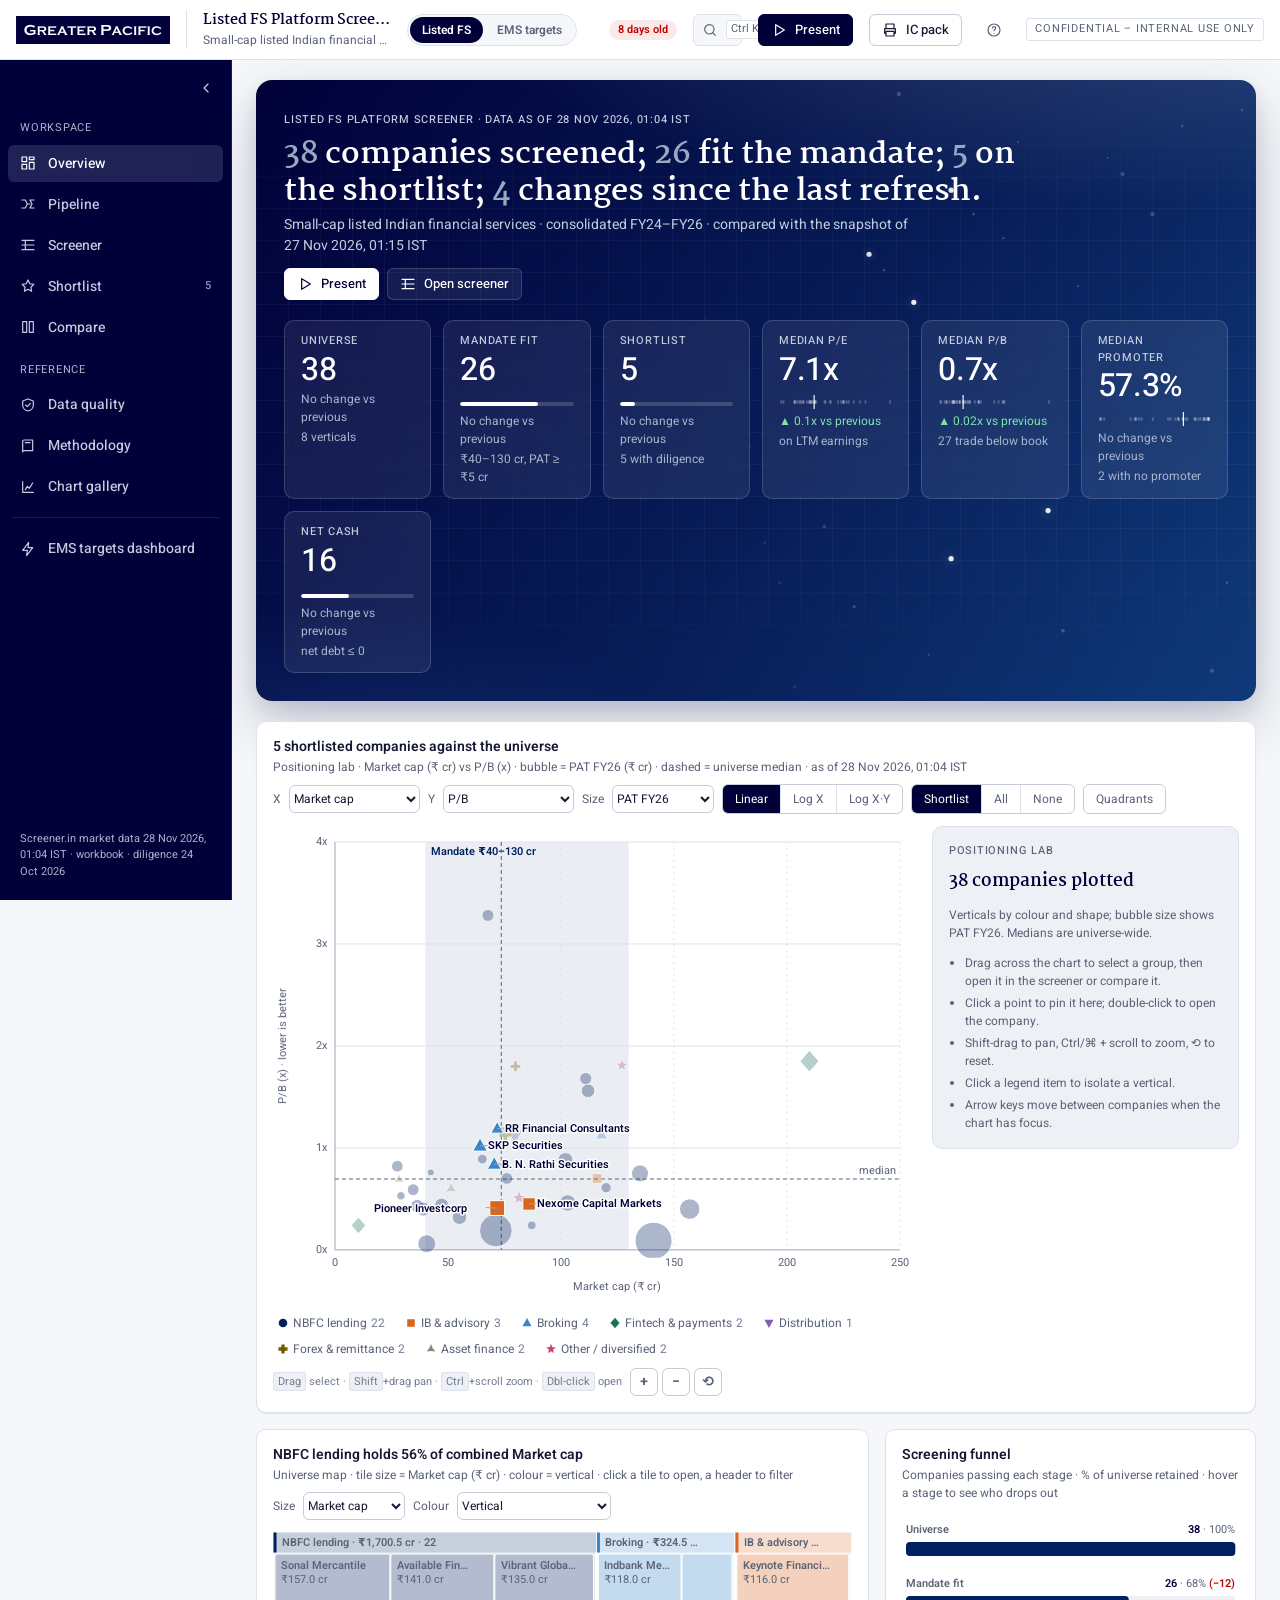
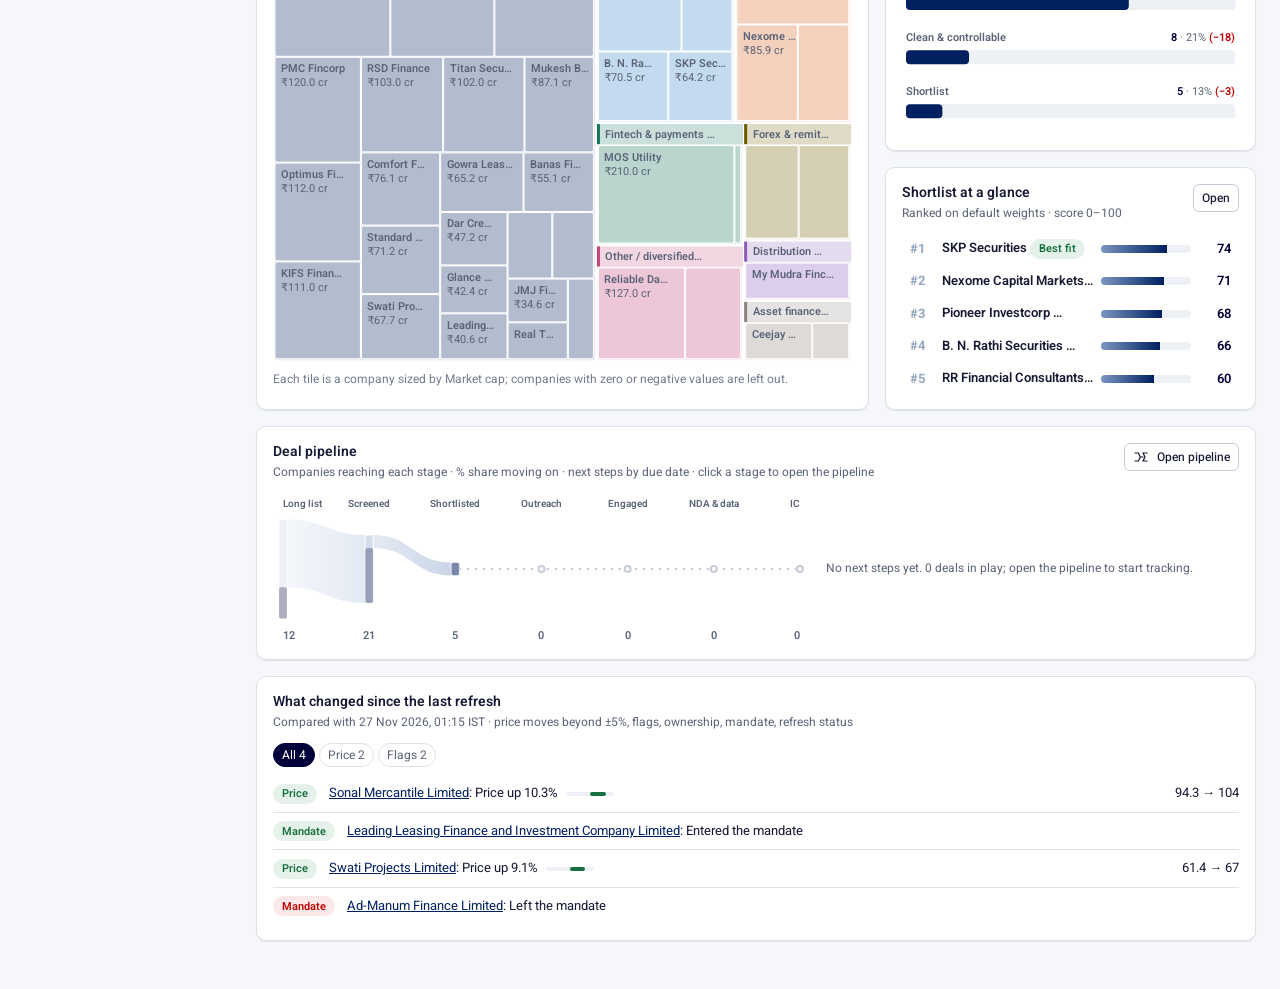
==== commit c6d6fcf7: "Rebuild dashboards" ====
--- a/index.html
+++ b/index.html
@@ -4,7 +4,7 @@
 <meta charset="utf-8">
 <meta name="viewport" content="width=device-width,initial-scale=1">
 <meta name="robots" content="noindex,nofollow">
-<meta name="generator" content="gpc-dashboard-kit 2026-11-26T19:45:09Z">
+<meta name="generator" content="gpc-dashboard-kit 2026-11-27T19:34:12Z">
 <title>Greater Pacific - dashboard</title>
 <link rel="icon" type="image/png" href="[data-uri]">
 <style>@font-face{font-family:'Heebo';font-style:normal;font-weight:100 900;font-display:swap;src:url([data-uri]) format('woff2')}
@@ -1137,7 +1137,7 @@
 </head>
 <body>
 <noscript>This dashboard needs JavaScript.</noscript>
-<script>window.DATA={logo:"[data-uri]",built:"2026-11-26T19:45:09Z",prevLabel:"25 Nov 2026 20:01",key:"fs",siblings:[{"key":"fs","label":"Listed FS","href":"index.html"},{"key":"ems","label":"EMS targets","href":"ems/index.html"}]};
+<script>window.DATA={logo:"[data-uri]",built:"2026-11-27T19:34:12Z",prevLabel:"26 Nov 2026 19:45",key:"fs",siblings:[{"key":"fs","label":"Listed FS","href":"index.html"},{"key":"ems","label":"EMS targets","href":"ems/index.html"}]};
 window.DATA.cur=(function(){var window={};
 /* ---- data.js ---- */
 // Long list of companies. Base data originally from the Listed FS Companies Screen workbook.
@@ -1147,7 +1147,7 @@
 ;
 /* ---- market.js ---- */
 // Generated by scripts/update-market.mjs. Do not edit by hand.
-window.MKT = {"asof":"27 Nov 2026, 01:15 IST","ok":38,"failed":[],"co":{"NSEI:MOS":{"mc":209,"price":8.1,"pe":12.6,"pb":1.84,"r24":187,"r25":616,"r26":635,"p24":12,"p25":13,"p26":19,"gd":92,"pr":36.23,"fii":8.02,"dii":4.6,"rt":51.16,"shq":"Sep 2026","basis":"consolidated","bv":4.4,"roe26":18.8},"NSEI:RELIABLE":{"mc":122,"price":117,"pe":13.9,"pb":1.75,"r24":79,"r25":131,"r26":185,"p24":5,"p25":10,"p26":7,"gd":26,"pr":67.79,"fii":0.2,"rt":32,"shq":"Sep 2026","basis":"consolidated","bv":66.8,"roe26":10.9},"BSE:531310":{"mc":143,"price":140,"pe":0.8,"pb":0.09,"r24":1,"r25":1,"r26":1,"p24":119,"p25":104,"p26":107,"gd":0,"pr":65.53,"rt":34.48,"shq":"Sep 2026","basis":"consolidated","bv":1495,"roe26":8.57},"NSEI:KEYFINSERV":{"mc":116,"price":207,"pe":6.48,"pb":0.69,"r24":49,"r25":31,"r26":29,"p24":27,"p25":15,"p26":7,"gd":4,"pr":71.87,"fii":9.26,"dii":0.01,"rt":18.86,"shq":"Sep 2026","basis":"consolidated","bv":299,"roe26":4.87},"BSE:534060":{"mc":119,"price":1.67,"pe":15.7,"pb":0.61,"r24":15.56,"r25":21.24,"r26":18.24,"p24":11.35,"p25":14.35,"p26":6.15,"gd":0,"pr":20.89,"rt":79.12,"shq":"Sep 2026","basis":"standalone","bv":2.74,"roe26":3.47},"BSE:535566":{"mc":111,"price":102,"pe":13.6,"pb":1.68,"r24":46.65,"r25":33.16,"r26":35.99,"p24":7.12,"p25":8.07,"p26":7.99,"gd":377.5,"pr":74.41,"dii":0.37,"rt":25.21,"shq":"Sep 2026","basis":"standalone","bv":60.7,"roe26":13.4},"BSE:538732":{"mc":136,"price":59.4,"pe":4.47,"pb":0.74,"r24":242,"r25":282,"r26":186,"p24":48,"p25":0,"p26":17,"gd":58,"pr":71.59,"rt":28.42,"shq":"Sep 2026","basis":"consolidated","bv":80,"roe26":10.4},"BSE:538943":{"mc":143,"price":94.3,"pe":11.5,"pb":0.36,"r24":39,"r25":35,"r26":41,"p24":24,"p25":32,"p26":26,"gd":165,"pr":24.92,"rt":75.09,"shq":"Sep 2026","basis":"consolidated","bv":263,"roe26":6.91},"NSEI:MYMUDRA":{"mc":79.2,"price":69.5,"pe":6.24,"pb":1.11,"r24":71,"r25":81,"r26":118,"p24":6,"p25":9,"p26":12,"gd":17,"pr":48.47,"fii":1.1,"dii":1.58,"rt":48.85,"shq":"Sep 2026","basis":"standalone","bv":62.7,"roe26":20.2},"BSE:511473":{"mc":117,"price":26.4,"pe":16.7,"pb":1.14,"r24":24.76,"r25":26.57,"r26":24.95,"p24":9,"p25":8.46,"p26":7.12,"gd":1.6,"pr":64.84,"fii":0,"dii":0.09,"rt":35.07,"shq":"Sep 2026","basis":"standalone","bv":23.2,"roe26":7.34},"BSE:531254":{"mc":112,"price":15.2,"pe":21.6,"pb":1.64,"r24":111,"r25":159,"r26":186,"p24":8,"p25":10,"p26":10,"gd":45,"pr":53.89,"rt":46.11,"shq":"Sep 2026","basis":"consolidated","bv":9.29,"roe26":9.34},"BSE:539875":{"mc":92.8,"price":81.2,"pe":6.07,"pb":0.45,"r24":108,"r25":132,"r26":38,"p24":17,"p25":18,"p26":15,"gd":2,"pr":74.98,"rt":25.01,"shq":"Sep 2026","basis":"consolidated","bv":179,"roe26":5.96},"BSE:530045":{"mc":97.6,"price":39,"pe":5.97,"pb":0.84,"r24":7,"r25":10,"r26":6,"p24":10,"p25":10,"p26":12,"gd":0,"pr":73.95,"rt":26.05,"shq":"Sep 2026","basis":"consolidated","bv":46.4,"roe26":12},"BSE:531723":{"mc":81.5,"price":0.51,"pe":13.2,"pb":0.51,"r24":7.47,"r25":13.65,"r26":21.87,"p24":1.13,"p25":4.12,"p26":8.6,"gd":0,"pr":0.63,"fii":0.24,"dii":0.05,"rt":99.09,"shq":"Sep 2026","basis":"consolidated","bv":1,"roe26":10.9},"BSE:532410":{"mc":78,"price":24,"pe":9.36,"pb":1.03,"r24":2145,"r25":1435,"r26":891,"p24":0,"p25":10,"p26":8,"gd":21,"pr":72.69,"dii":0.01,"rt":27.32,"shq":"Sep 2026","basis":"consolidated","bv":23.3,"roe26":12},"BSE:508905":{"mc":90.1,"price":83.9,"pe":7.52,"pb":0.47,"r24":237,"r25":43,"r26":51,"p24":2,"p25":1,"p26":11,"gd":6,"pr":51.81,"fii":3.56,"rt":44.65,"shq":"Sep 2026","basis":"consolidated","bv":177,"roe26":7.46},"BSE:511147":{"mc":79.4,"price":62.6,"pe":11.6,"pb":1.79,"r24":72,"r25":89,"r26":112,"p24":4,"p25":3,"p26":6,"gd":9,"pr":56.94,"rt":43.05,"shq":"Sep 2026","basis":"standalone","bv":35,"roe26":15.8},"BSE:530341":{"mc":87.1,"price":125,"pe":3.37,"pb":0.24,"r24":18,"r25":8,"r26":24,"p24":6,"p25":1,"p26":6,"gd":57,"pr":56.66,"rt":43.34,"shq":"Sep 2026","basis":"consolidated","bv":517,"roe26":1.61},"BSE:511626":{"mc":71.8,"price":65,"pe":9.21,"pb":1.19,"r24":19.86,"r25":26.92,"r26":33.46,"p24":0.43,"p25":2.85,"p26":8.09,"gd":14.18,"pr":74.87,"rt":25.13,"shq":"Sep 2026","basis":"consolidated","bv":54.8,"roe26":15.7},"BSE:511700":{"mc":73.6,"price":0.3,"pe":1.25,"pb":0.19,"r24":31,"r25":91,"r26":357,"p24":11,"p25":28,"p26":80,"gd":1263,"pr":2.65,"rt":97.35,"shq":"Sep 2026","basis":"consolidated","bv":1.55,"roe26":20.3},"BSE:535267":{"mc":75.8,"price":7.73,"pe":10.2,"pb":0.7,"r24":13.91,"r25":13.07,"r26":16.12,"p24":5.15,"p25":5.1,"p26":7.49,"gd":20.55,"pr":57.62,"fii":0,"rt":42.39,"shq":"Sep 2026","basis":"consolidated","bv":11.1,"roe26":8.02},"BSE:523019":{"mc":70.8,"price":17,"pe":5.68,"pb":0.84,"r24":57,"r25":58,"r26":63,"p24":11,"p25":9,"p26":9,"gd":0,"pr":46.76,"rt":53.25,"shq":"Sep 2026","basis":"consolidated","bv":20.2,"roe26":12.6},"BSE:530709":{"mc":65.8,"price":85,"pe":7.28,"pb":0.9,"r24":3.54,"r25":7.64,"r26":11.51,"p24":2.21,"p25":4.29,"p26":5.8,"gd":17.19,"pr":60.15,"rt":39.84,"shq":"Sep 2026","basis":"standalone","bv":94.8,"roe26":11.5},"BSE:507864":{"mc":65.7,"price":57.2,"pe":5.91,"pb":0.4,"r24":41,"r25":47,"r26":55,"p24":4,"p25":8,"p26":16,"gd":221,"pr":65.91,"fii":2.99,"dii":0.22,"rt":30.89,"shq":"Sep 2026","basis":"consolidated","bv":143,"roe26":9.6},"BSE:531169":{"mc":64.7,"price":95,"pe":7.5,"pb":1.03,"r24":30.53,"r25":37.16,"r26":41.02,"p24":8.65,"p25":9.99,"p26":10.35,"gd":24.15,"pr":74.99,"dii":0,"rt":25.02,"shq":"Sep 2026","basis":"standalone","bv":92.6,"roe26":18.6},"BSE:509053":{"mc":56,"price":6.25,"pe":3.83,"pb":0.33,"r24":73,"r25":43,"r26":59,"p24":4,"p25":0,"p26":11,"gd":1,"pr":26.58,"dii":0.03,"rt":73.38,"shq":"Sep 2026","basis":"consolidated","bv":19.2,"roe26":7.1},"BSE:540360":{"mc":39.4,"price":0.7,"pb":0.05,"r24":5,"r25":28,"r26":142,"p24":2,"p25":4,"p26":19,"gd":396,"fii":40.08,"rt":59.91,"shq":"Sep 2026","basis":"standalone","bv":12.8,"roe26":4.32},"NSEI:DCCL":{"mc":47.2,"price":33.1,"pe":4.61,"pb":0.44,"r24":33,"r25":41,"r26":50,"p24":4,"p25":7,"p26":10,"gd":232,"pr":69.14,"fii":0,"dii":6.61,"rt":24.25,"shq":"Sep 2026","basis":"standalone","bv":75.4,"roe26":11.4},"BSE:530789":{"mc":51.3,"price":149,"pe":7.24,"pb":0.6,"r24":20.71,"r25":26.29,"r26":26.54,"p24":6.57,"p25":6.8,"p26":7.72,"gd":41.89,"pr":59.03,"rt":40.98,"shq":"Sep 2026","basis":"standalone","bv":250,"roe26":9.67},"BSE:538611":{"mc":30.5,"price":24,"pe":6.32,"pb":0.55,"r24":18.74,"r25":28.86,"r26":40.39,"p24":2.63,"p25":4.61,"p26":5.19,"gd":257.28,"pr":54.12,"dii":0.03,"rt":45.83,"shq":"Sep 2026","basis":"standalone","bv":43.5,"roe26":10.4},"BSE:531199":{"mc":42.6,"price":189,"pe":12.6,"pb":0.76,"r24":23.23,"r25":31.66,"r26":25.85,"p24":1.94,"p25":8.38,"p26":4.92,"gd":1.67,"pr":74.35,"rt":25.65,"shq":"Sep 2026","basis":"standalone","bv":249,"roe26":11.6},"BSE:543914":{"mc":62.1,"price":61.4,"pe":11.1,"pb":3.01,"r24":1.47,"r25":1.42,"r26":34.23,"p24":0.55,"p25":-0.16,"p26":7.78,"gd":0.73,"pr":23.85,"rt":76.14,"shq":"Sep 2026","basis":"consolidated","bv":20.4,"roe26":42.7},"BSE:511764":{"mc":38,"price":24.5,"pe":10.6,"pb":0.45,"r24":7.03,"r25":15.27,"r26":17.18,"p24":3.6,"p25":8.28,"p26":9.44,"gd":50.57,"pr":28.49,"rt":71.52,"shq":"Sep 2026","basis":"standalone","bv":54,"roe26":11.4},"BSE:511359":{"mc":40.8,"price":54.4,"pe":3.52,"pb":0.42,"r24":11,"r25":14,"r26":14,"p24":8,"p25":9,"p26":11,"gd":15,"pr":74.3,"rt":25.7,"shq":"Sep 2026","basis":"standalone","bv":129,"roe26":12.4},"BSE:538834":{"mc":33,"price":8.76,"pe":4.78,"pb":0.56,"r24":7.46,"r25":17.15,"r26":21.99,"p24":2.14,"p25":5.17,"p26":7.6,"gd":0,"pr":24.18,"rt":75.81,"shq":"Sep 2026","basis":"standalone","bv":15.6,"roe26":19.1},"BSE:532895":{"mc":27.9,"price":22.6,"pe":4.18,"pb":0.83,"r24":62.88,"r25":57.13,"r26":49.6,"p24":13.34,"p25":18.56,"p26":7.41,"gd":126.38,"pr":53.53,"dii":0.03,"rt":46.43,"shq":"Sep 2026","basis":"standalone","bv":27.2,"roe26":29.8},"BSE:526871":{"mc":27.5,"price":15,"pe":6.73,"pb":0.67,"r24":3.76,"r25":4.36,"r26":11.8,"p24":-5.65,"p25":0.22,"p26":6.9,"gd":19.44,"pr":71.04,"rt":28.95,"shq":"Sep 2026","basis":"consolidated","bv":22.3,"roe26":20.4},"BSE:509024":{"mc":10.2,"price":6.84,"pe":4.84,"pb":0.23,"r26":184,"p26":10,"rt":100.01,"shq":"Sep 2026","basis":"consolidated","bv":29.6,"gd":7}}};
+window.MKT = {"asof":"28 Nov 2026, 01:04 IST","ok":38,"failed":[],"co":{"NSEI:MOS":{"mc":210,"price":8.15,"pe":12.7,"pb":1.85,"r24":187,"r25":616,"r26":635,"p24":12,"p25":13,"p26":19,"gd":92,"pr":36.23,"fii":8.02,"dii":4.6,"rt":51.16,"shq":"Sep 2026","basis":"consolidated","bv":4.4,"roe26":18.8},"NSEI:RELIABLE":{"mc":127,"price":121,"pe":14.6,"pb":1.81,"r24":79,"r25":131,"r26":185,"p24":5,"p25":10,"p26":7,"gd":26,"pr":67.79,"fii":0.2,"rt":32,"shq":"Sep 2026","basis":"consolidated","bv":66.8,"roe26":10.9},"BSE:531310":{"mc":141,"price":138,"pe":0.79,"pb":0.09,"r24":1,"r25":1,"r26":1,"p24":119,"p25":104,"p26":107,"gd":0,"pr":65.53,"rt":34.48,"shq":"Sep 2026","basis":"consolidated","bv":1495,"roe26":8.57},"NSEI:KEYFINSERV":{"mc":116,"price":209,"pe":6.52,"pb":0.7,"r24":49,"r25":31,"r26":29,"p24":27,"p25":15,"p26":7,"gd":4,"pr":71.87,"fii":9.26,"dii":0.01,"rt":18.86,"shq":"Sep 2026","basis":"consolidated","bv":299,"roe26":4.87},"BSE:534060":{"mc":120,"price":1.68,"pe":15.8,"pb":0.61,"r24":15.56,"r25":21.24,"r26":18.24,"p24":11.35,"p25":14.35,"p26":6.15,"gd":0,"pr":20.89,"rt":79.12,"shq":"Sep 2026","basis":"standalone","bv":2.74,"roe26":3.47},"BSE:535566":{"mc":111,"price":102,"pe":13.6,"pb":1.68,"r24":46.65,"r25":33.16,"r26":35.99,"p24":7.12,"p25":8.07,"p26":7.99,"gd":377.5,"pr":74.41,"dii":0.37,"rt":25.21,"shq":"Sep 2026","basis":"standalone","bv":60.7,"roe26":13.4},"BSE:538732":{"mc":135,"price":60,"pe":4.42,"pb":0.75,"r24":242,"r25":282,"r26":186,"p24":48,"p25":0,"p26":17,"gd":58,"pr":71.59,"rt":28.42,"shq":"Sep 2026","basis":"consolidated","bv":80,"roe26":10.4},"BSE:538943":{"mc":157,"price":104,"pe":12.6,"pb":0.4,"r24":39,"r25":35,"r26":41,"p24":24,"p25":32,"p26":26,"gd":165,"pr":24.92,"rt":75.09,"shq":"Sep 2026","basis":"consolidated","bv":263,"roe26":6.91},"NSEI:MYMUDRA":{"mc":79.7,"price":70,"pe":6.28,"pb":1.12,"r24":71,"r25":81,"r26":118,"p24":6,"p25":9,"p26":12,"gd":17,"pr":48.47,"fii":1.1,"dii":1.58,"rt":48.85,"shq":"Sep 2026","basis":"standalone","bv":62.7,"roe26":20.2},"BSE:511473":{"mc":118,"price":26.3,"pe":16.8,"pb":1.13,"r24":24.76,"r25":26.57,"r26":24.95,"p24":9,"p25":8.46,"p26":7.12,"gd":1.6,"pr":64.84,"fii":0,"dii":0.09,"rt":35.07,"shq":"Sep 2026","basis":"standalone","bv":23.2,"roe26":7.34},"BSE:531254":{"mc":112,"price":14.5,"pe":21.5,"pb":1.56,"r24":111,"r25":159,"r26":186,"p24":8,"p25":10,"p26":10,"gd":45,"pr":53.89,"rt":46.11,"shq":"Sep 2026","basis":"consolidated","bv":9.29,"roe26":9.34},"BSE:539875":{"mc":103,"price":82.3,"pe":6.76,"pb":0.46,"r24":108,"r25":132,"r26":38,"p24":17,"p25":18,"p26":15,"gd":2,"pr":74.98,"rt":25.01,"shq":"Sep 2026","basis":"consolidated","bv":179,"roe26":5.96},"BSE:530045":{"mc":102,"price":40.6,"pe":6.21,"pb":0.88,"r24":7,"r25":10,"r26":6,"p24":10,"p25":10,"p26":12,"gd":0,"pr":73.95,"rt":26.05,"shq":"Sep 2026","basis":"consolidated","bv":46.4,"roe26":12},"BSE:531723":{"mc":81.5,"price":0.51,"pe":13.2,"pb":0.51,"r24":7.47,"r25":13.65,"r26":21.87,"p24":1.13,"p25":4.12,"p26":8.6,"gd":0,"pr":0.63,"fii":0.24,"dii":0.05,"rt":99.09,"shq":"Sep 2026","basis":"consolidated","bv":1,"roe26":10.9},"BSE:532410":{"mc":75.4,"price":23.2,"pe":9.04,"pb":1,"r24":2145,"r25":1435,"r26":891,"p24":0,"p25":10,"p26":8,"gd":21,"pr":72.69,"dii":0.01,"rt":27.32,"shq":"Sep 2026","basis":"consolidated","bv":23.3,"roe26":12},"BSE:508905":{"mc":85.9,"price":80,"pe":7.17,"pb":0.45,"r24":237,"r25":43,"r26":51,"p24":2,"p25":1,"p26":11,"gd":6,"pr":51.81,"fii":3.56,"rt":44.65,"shq":"Sep 2026","basis":"consolidated","bv":177,"roe26":7.46},"BSE:511147":{"mc":79.9,"price":63,"pe":11.6,"pb":1.8,"r24":72,"r25":89,"r26":112,"p24":4,"p25":3,"p26":6,"gd":9,"pr":56.94,"rt":43.05,"shq":"Sep 2026","basis":"standalone","bv":35,"roe26":15.8},"BSE:530341":{"mc":87.1,"price":125,"pe":3.37,"pb":0.24,"r24":18,"r25":8,"r26":24,"p24":6,"p25":1,"p26":6,"gd":57,"pr":56.66,"rt":43.34,"shq":"Sep 2026","basis":"consolidated","bv":517,"roe26":1.61},"BSE:511626":{"mc":71.8,"price":65,"pe":9.21,"pb":1.19,"r24":19.86,"r25":26.92,"r26":33.46,"p24":0.43,"p25":2.85,"p26":8.09,"gd":14.18,"pr":74.87,"rt":25.13,"shq":"Sep 2026","basis":"consolidated","bv":54.8,"roe26":15.7},"BSE:511700":{"mc":71.2,"price":0.29,"pe":1.21,"pb":0.19,"r24":31,"r25":91,"r26":357,"p24":11,"p25":28,"p26":80,"gd":1263,"pr":2.65,"rt":97.35,"shq":"Sep 2026","basis":"consolidated","bv":1.55,"roe26":20.3},"BSE:535267":{"mc":76.1,"price":7.76,"pe":10.2,"pb":0.7,"r24":13.91,"r25":13.07,"r26":16.12,"p24":5.15,"p25":5.1,"p26":7.49,"gd":20.55,"pr":57.62,"fii":0,"rt":42.39,"shq":"Sep 2026","basis":"consolidated","bv":11.1,"roe26":8.02},"BSE:523019":{"mc":70.5,"price":16.9,"pe":5.66,"pb":0.84,"r24":57,"r25":58,"r26":63,"p24":11,"p25":9,"p26":9,"gd":0,"pr":46.76,"rt":53.25,"shq":"Sep 2026","basis":"consolidated","bv":20.2,"roe26":12.6},"BSE:530709":{"mc":65.2,"price":84.2,"pe":7.21,"pb":0.89,"r24":3.54,"r25":7.64,"r26":11.51,"p24":2.21,"p25":4.29,"p26":5.8,"gd":17.19,"pr":60.15,"rt":39.84,"shq":"Sep 2026","basis":"standalone","bv":94.8,"roe26":11.5},"BSE:507864":{"mc":71.8,"price":58.4,"pe":6.45,"pb":0.41,"r24":41,"r25":47,"r26":55,"p24":4,"p25":8,"p26":16,"gd":221,"pr":65.91,"fii":2.99,"dii":0.22,"rt":30.89,"shq":"Sep 2026","basis":"consolidated","bv":143,"roe26":9.6},"BSE:531169":{"mc":64.2,"price":94.3,"pe":7.44,"pb":1.02,"r24":30.53,"r25":37.16,"r26":41.02,"p24":8.65,"p25":9.99,"p26":10.35,"gd":24.15,"pr":74.99,"dii":0,"rt":25.02,"shq":"Sep 2026","basis":"standalone","bv":92.6,"roe26":18.6},"BSE:509053":{"mc":55.1,"price":6.15,"pe":3.77,"pb":0.32,"r24":73,"r25":43,"r26":59,"p24":4,"p25":0,"p26":11,"gd":1,"pr":26.58,"dii":0.03,"rt":73.38,"shq":"Sep 2026","basis":"consolidated","bv":19.2,"roe26":7.1},"BSE:540360":{"mc":40.6,"price":0.72,"pb":0.06,"r24":5,"r25":28,"r26":142,"p24":2,"p25":4,"p26":19,"gd":396,"fii":40.08,"rt":59.91,"shq":"Sep 2026","basis":"standalone","bv":12.8,"roe26":4.32},"NSEI:DCCL":{"mc":47.2,"price":33.1,"pe":4.61,"pb":0.44,"r24":33,"r25":41,"r26":50,"p24":4,"p25":7,"p26":10,"gd":232,"pr":69.14,"fii":0,"dii":6.61,"rt":24.25,"shq":"Sep 2026","basis":"standalone","bv":75.4,"roe26":11.4},"BSE:530789":{"mc":51.4,"price":149,"pe":7.25,"pb":0.6,"r24":20.71,"r25":26.29,"r26":26.54,"p24":6.57,"p25":6.8,"p26":7.72,"gd":41.89,"pr":59.03,"rt":40.98,"shq":"Sep 2026","basis":"standalone","bv":250,"roe26":9.67},"BSE:538611":{"mc":29.2,"price":23,"pe":6.06,"pb":0.53,"r24":18.74,"r25":28.86,"r26":40.39,"p24":2.63,"p25":4.61,"p26":5.19,"gd":257.28,"pr":54.12,"dii":0.03,"rt":45.83,"shq":"Sep 2026","basis":"standalone","bv":43.5,"roe26":10.4},"BSE:531199":{"mc":42.4,"price":188,"pe":12.6,"pb":0.76,"r24":23.23,"r25":31.66,"r26":25.85,"p24":1.94,"p25":8.38,"p26":4.92,"gd":1.67,"pr":74.35,"rt":25.65,"shq":"Sep 2026","basis":"standalone","bv":249,"roe26":11.6},"BSE:543914":{"mc":67.7,"price":67,"pe":12.2,"pb":3.28,"r24":1.47,"r25":1.42,"r26":34.23,"p24":0.55,"p25":-0.16,"p26":7.78,"gd":0.73,"pr":23.85,"rt":76.14,"shq":"Sep 2026","basis":"consolidated","bv":20.4,"roe26":42.7},"BSE:511764":{"mc":36.4,"price":23.4,"pe":10.1,"pb":0.43,"r24":7.03,"r25":15.27,"r26":17.18,"p24":3.6,"p25":8.28,"p26":9.44,"gd":50.57,"pr":28.49,"rt":71.52,"shq":"Sep 2026","basis":"standalone","bv":54,"roe26":11.4},"BSE:511359":{"mc":39.1,"price":52.1,"pe":3.38,"pb":0.4,"r24":11,"r25":14,"r26":14,"p24":8,"p25":9,"p26":11,"gd":15,"pr":74.3,"rt":25.7,"shq":"Sep 2026","basis":"standalone","bv":129,"roe26":12.4},"BSE:538834":{"mc":34.6,"price":9.19,"pe":5.01,"pb":0.59,"r24":7.46,"r25":17.15,"r26":21.99,"p24":2.14,"p25":5.17,"p26":7.6,"gd":0,"pr":24.18,"rt":75.81,"shq":"Sep 2026","basis":"standalone","bv":15.6,"roe26":19.1},"BSE:532895":{"mc":27.6,"price":22.2,"pe":4.14,"pb":0.82,"r24":62.88,"r25":57.13,"r26":49.6,"p24":13.34,"p25":18.56,"p26":7.41,"gd":126.38,"pr":53.53,"dii":0.03,"rt":46.43,"shq":"Sep 2026","basis":"standalone","bv":27.2,"roe26":29.8},"BSE:526871":{"mc":28.3,"price":15.4,"pe":6.93,"pb":0.69,"r24":3.76,"r25":4.36,"r26":11.8,"p24":-5.65,"p25":0.22,"p26":6.9,"gd":19.44,"pr":71.04,"rt":28.95,"shq":"Sep 2026","basis":"consolidated","bv":22.3,"roe26":20.4},"BSE:509024":{"mc":10.4,"price":7.02,"pe":4.97,"pb":0.24,"r26":184,"p26":10,"rt":100.01,"shq":"Sep 2026","basis":"consolidated","bv":29.6,"gd":7}}};
 
 ;
 /* ---- diligence.js ---- */
@@ -1384,7 +1384,7 @@
 ;
 /* ---- market.js ---- */
 // Generated by scripts/update-market.mjs. Do not edit by hand.
-window.MKT = {"asof":"26 Nov 2026, 01:31 IST","ok":38,"failed":[],"co":{"NSEI:MOS":{"mc":205,"price":7.95,"pe":12.4,"pb":1.81,"r24":187,"r25":616,"r26":635,"p24":12,"p25":13,"p26":19,"gd":92,"pr":36.23,"fii":8.02,"dii":4.6,"rt":51.16,"shq":"Sep 2026","basis":"consolidated","bv":4.4,"roe26":18.8},"NSEI:RELIABLE":{"mc":126,"price":119,"pe":14.4,"pb":1.78,"r24":79,"r25":131,"r26":185,"p24":5,"p25":10,"p26":7,"gd":26,"pr":67.79,"fii":0.2,"rt":32,"shq":"Sep 2026","basis":"consolidated","bv":66.8,"roe26":10.9},"BSE:531310":{"mc":141,"price":138,"pe":0.79,"pb":0.09,"r24":1,"r25":1,"r26":1,"p24":119,"p25":104,"p26":107,"gd":0,"pr":65.53,"rt":34.48,"shq":"Sep 2026","basis":"consolidated","bv":1495,"roe26":8.57},"NSEI:KEYFINSERV":{"mc":113,"price":203,"pe":6.31,"pb":0.68,"r24":49,"r25":31,"r26":29,"p24":27,"p25":15,"p26":7,"gd":4,"pr":71.87,"fii":9.26,"dii":0.01,"rt":18.86,"shq":"Sep 2026","basis":"consolidated","bv":299,"roe26":4.87},"BSE:534060":{"mc":122,"price":1.72,"pe":16.1,"pb":0.63,"r24":15.56,"r25":21.24,"r26":18.24,"p24":11.35,"p25":14.35,"p26":6.15,"gd":0,"pr":20.89,"rt":79.12,"shq":"Sep 2026","basis":"standalone","bv":2.74,"roe26":3.47},"BSE:535566":{"mc":111,"price":102,"pe":13.6,"pb":1.68,"r24":46.65,"r25":33.16,"r26":35.99,"p24":7.12,"p25":8.07,"p26":7.99,"gd":377.5,"pr":74.41,"dii":0.37,"rt":25.21,"shq":"Sep 2026","basis":"standalone","bv":60.7,"roe26":13.4},"BSE:538732":{"mc":136,"price":59.1,"pe":4.47,"pb":0.74,"r24":242,"r25":282,"r26":186,"p24":48,"p25":0,"p26":17,"gd":58,"pr":71.59,"rt":28.42,"shq":"Sep 2026","basis":"consolidated","bv":80,"roe26":10.4},"BSE:538943":{"mc":130,"price":85.7,"pe":10.4,"pb":0.33,"r24":39,"r25":35,"r26":41,"p24":24,"p25":32,"p26":26,"gd":165,"pr":24.92,"rt":75.09,"shq":"Sep 2026","basis":"consolidated","bv":263,"roe26":6.91},"NSEI:MYMUDRA":{"mc":78.1,"price":68.6,"pe":6.16,"pb":1.09,"r24":71,"r25":81,"r26":118,"p24":6,"p25":9,"p26":12,"gd":17,"pr":48.47,"fii":1.1,"dii":1.58,"rt":48.85,"shq":"Sep 2026","basis":"standalone","bv":62.7,"roe26":20.2},"BSE:511473":{"mc":119,"price":26.6,"pe":17,"pb":1.15,"r24":24.76,"r25":26.57,"r26":24.95,"p24":9,"p25":8.46,"p26":7.12,"gd":1.6,"pr":64.84,"fii":0,"dii":0.09,"rt":35.07,"shq":"Sep 2026","basis":"standalone","bv":23.2,"roe26":7.34},"BSE:531254":{"mc":109,"price":14.8,"pe":21,"pb":1.59,"r24":111,"r25":159,"r26":186,"p24":8,"p25":10,"p26":10,"gd":45,"pr":53.89,"rt":46.11,"shq":"Sep 2026","basis":"consolidated","bv":9.29,"roe26":9.34},"BSE:539875":{"mc":91.9,"price":82.1,"pe":6.02,"pb":0.46,"r24":108,"r25":132,"r26":38,"p24":17,"p25":18,"p26":15,"gd":2,"pr":74.98,"rt":25.01,"shq":"Sep 2026","basis":"consolidated","bv":179,"roe26":5.96},"BSE:530045":{"mc":98.4,"price":39.4,"pe":6.03,"pb":0.85,"r24":7,"r25":10,"r26":6,"p24":10,"p25":10,"p26":12,"gd":0,"pr":73.95,"rt":26.05,"shq":"Sep 2026","basis":"consolidated","bv":46.4,"roe26":12},"BSE:531723":{"mc":81.5,"price":0.51,"pe":13.2,"pb":0.51,"r24":7.47,"r25":13.65,"r26":21.87,"p24":1.13,"p25":4.12,"p26":8.6,"gd":0,"pr":0.63,"fii":0.24,"dii":0.05,"rt":99.09,"shq":"Sep 2026","basis":"consolidated","bv":1,"roe26":10.9},"BSE:532410":{"mc":72.9,"price":23,"pe":8.74,"pb":0.99,"r24":2145,"r25":1435,"r26":891,"p24":0,"p25":10,"p26":8,"gd":21,"pr":72.69,"dii":0.01,"rt":27.32,"shq":"Sep 2026","basis":"consolidated","bv":23.3,"roe26":12},"BSE:508905":{"mc":88.6,"price":82.5,"pe":7.4,"pb":0.47,"r24":237,"r25":43,"r26":51,"p24":2,"p25":1,"p26":11,"gd":6,"pr":51.81,"fii":3.56,"rt":44.65,"shq":"Sep 2026","basis":"consolidated","bv":177,"roe26":7.46},"BSE:511147":{"mc":79.2,"price":62.4,"pe":11.5,"pb":1.78,"r24":72,"r25":89,"r26":112,"p24":4,"p25":3,"p26":6,"gd":9,"pr":56.94,"rt":43.05,"shq":"Sep 2026","basis":"standalone","bv":35,"roe26":15.8},"BSE:530341":{"mc":87.1,"price":125,"pe":3.37,"pb":0.24,"r24":18,"r25":8,"r26":24,"p24":6,"p25":1,"p26":6,"gd":57,"pr":56.66,"rt":43.34,"shq":"Sep 2026","basis":"consolidated","bv":517,"roe26":1.61},"BSE:511626":{"mc":68.6,"price":62,"pe":8.79,"pb":1.13,"r24":19.86,"r25":26.92,"r26":33.46,"p24":0.43,"p25":2.85,"p26":8.09,"gd":14.18,"pr":74.87,"rt":25.13,"shq":"Sep 2026","basis":"consolidated","bv":54.8,"roe26":15.7},"BSE:511700":{"mc":73.6,"price":0.3,"pe":1.25,"pb":0.19,"r24":31,"r25":91,"r26":357,"p24":11,"p25":28,"p26":80,"gd":1263,"pr":2.65,"rt":97.35,"shq":"Sep 2026","basis":"consolidated","bv":1.55,"roe26":20.3},"BSE:535267":{"mc":75.4,"price":7.69,"pe":10.1,"pb":0.69,"r24":13.91,"r25":13.07,"r26":16.12,"p24":5.15,"p25":5.1,"p26":7.49,"gd":20.55,"pr":57.62,"fii":0,"rt":42.39,"shq":"Sep 2026","basis":"consolidated","bv":11.1,"roe26":8.02},"BSE:523019":{"mc":72.9,"price":17.5,"pe":5.85,"pb":0.87,"r24":57,"r25":58,"r26":63,"p24":11,"p25":9,"p26":9,"gd":0,"pr":46.76,"rt":53.25,"shq":"Sep 2026","basis":"consolidated","bv":20.2,"roe26":12.6},"BSE:530709":{"mc":66.3,"price":85.6,"pe":7.32,"pb":0.9,"r24":3.54,"r25":7.64,"r26":11.51,"p24":2.21,"p25":4.29,"p26":5.8,"gd":17.19,"pr":60.15,"rt":39.84,"shq":"Sep 2026","basis":"standalone","bv":94.8,"roe26":11.5},"BSE:507864":{"mc":65.3,"price":55.2,"pe":5.87,"pb":0.39,"r24":41,"r25":47,"r26":55,"p24":4,"p25":8,"p26":16,"gd":221,"pr":65.91,"fii":2.99,"dii":0.22,"rt":30.89,"shq":"Sep 2026","basis":"consolidated","bv":143,"roe26":9.6},"BSE:531169":{"mc":65.2,"price":95.8,"pe":7.56,"pb":1.03,"r24":30.53,"r25":37.16,"r26":41.02,"p24":8.65,"p25":9.99,"p26":10.35,"gd":24.15,"pr":74.99,"dii":0,"rt":25.02,"shq":"Sep 2026","basis":"standalone","bv":92.6,"roe26":18.6},"BSE:509053":{"mc":55.6,"price":6.21,"pe":3.8,"pb":0.32,"r24":73,"r25":43,"r26":59,"p24":4,"p25":0,"p26":11,"gd":1,"pr":26.58,"dii":0.03,"rt":73.38,"shq":"Sep 2026","basis":"consolidated","bv":19.2,"roe26":7.1},"BSE:540360":{"mc":37.8,"price":0.67,"pb":0.05,"r24":5,"r25":28,"r26":142,"p24":2,"p25":4,"p26":19,"gd":396,"fii":40.08,"rt":59.91,"shq":"Sep 2026","basis":"standalone","bv":12.8,"roe26":4.32},"NSEI:DCCL":{"mc":47.1,"price":33,"pe":4.6,"pb":0.44,"r24":33,"r25":41,"r26":50,"p24":4,"p25":7,"p26":10,"gd":232,"pr":69.14,"fii":0,"dii":6.61,"rt":24.25,"shq":"Sep 2026","basis":"standalone","bv":75.4,"roe26":11.4},"BSE:530789":{"mc":54.5,"price":158,"pe":7.69,"pb":0.63,"r24":20.71,"r25":26.29,"r26":26.54,"p24":6.57,"p25":6.8,"p26":7.72,"gd":41.89,"pr":59.03,"rt":40.98,"shq":"Sep 2026","basis":"standalone","bv":250,"roe26":9.67},"BSE:538611":{"mc":29.8,"price":23.5,"pe":6.19,"pb":0.54,"r24":18.74,"r25":28.86,"r26":40.39,"p24":2.63,"p25":4.61,"p26":5.19,"gd":257.28,"pr":54.12,"dii":0.03,"rt":45.83,"shq":"Sep 2026","basis":"standalone","bv":43.5,"roe26":10.4},"BSE:531199":{"mc":44.4,"price":197,"pe":13.2,"pb":0.79,"r24":23.23,"r25":31.66,"r26":25.85,"p24":1.94,"p25":8.38,"p26":4.92,"gd":1.67,"pr":74.35,"rt":25.65,"shq":"Sep 2026","basis":"standalone","bv":249,"roe26":11.6},"BSE:543914":{"mc":66.2,"price":65.5,"pe":11.9,"pb":3.21,"r24":1.47,"r25":1.42,"r26":34.23,"p24":0.55,"p25":-0.16,"p26":7.78,"gd":0.73,"pr":23.85,"rt":76.14,"shq":"Sep 2026","basis":"consolidated","bv":20.4,"roe26":42.7},"BSE:511764":{"mc":37.2,"price":24,"pe":10.3,"pb":0.44,"r24":7.03,"r25":15.27,"r26":17.18,"p24":3.6,"p25":8.28,"p26":9.44,"gd":50.57,"pr":28.49,"rt":71.52,"shq":"Sep 2026","basis":"standalone","bv":54,"roe26":11.4},"BSE:511359":{"mc":40.1,"price":53.5,"pe":3.47,"pb":0.41,"r24":11,"r25":14,"r26":14,"p24":8,"p25":9,"p26":11,"gd":15,"pr":74.3,"rt":25.7,"shq":"Sep 2026","basis":"standalone","bv":129,"roe26":12.4},"BSE:538834":{"mc":33.6,"price":8.93,"pe":4.87,"pb":0.57,"r24":7.46,"r25":17.15,"r26":21.99,"p24":2.14,"p25":5.17,"p26":7.6,"gd":0,"pr":24.18,"rt":75.81,"shq":"Sep 2026","basis":"standalone","bv":15.6,"roe26":19.1},"BSE:532895":{"mc":27.7,"price":22.4,"pe":4.15,"pb":0.82,"r24":62.88,"r25":57.13,"r26":49.6,"p24":13.34,"p25":18.56,"p26":7.41,"gd":126.38,"pr":53.53,"dii":0.03,"rt":46.43,"shq":"Sep 2026","basis":"standalone","bv":27.2,"roe26":29.8},"BSE:526871":{"mc":27.2,"price":14.8,"pe":6.65,"pb":0.66,"r24":3.76,"r25":4.36,"r26":11.8,"p24":-5.65,"p25":0.22,"p26":6.9,"gd":19.44,"pr":71.04,"rt":28.95,"shq":"Sep 2026","basis":"consolidated","bv":22.3,"roe26":20.4},"BSE:509024":{"mc":10,"price":6.73,"pe":4.77,"pb":0.23,"r26":184,"p26":10,"rt":100.01,"shq":"Sep 2026","basis":"consolidated","bv":29.6,"gd":7}}};
+window.MKT = {"asof":"27 Nov 2026, 01:15 IST","ok":38,"failed":[],"co":{"NSEI:MOS":{"mc":209,"price":8.1,"pe":12.6,"pb":1.84,"r24":187,"r25":616,"r26":635,"p24":12,"p25":13,"p26":19,"gd":92,"pr":36.23,"fii":8.02,"dii":4.6,"rt":51.16,"shq":"Sep 2026","basis":"consolidated","bv":4.4,"roe26":18.8},"NSEI:RELIABLE":{"mc":122,"price":117,"pe":13.9,"pb":1.75,"r24":79,"r25":131,"r26":185,"p24":5,"p25":10,"p26":7,"gd":26,"pr":67.79,"fii":0.2,"rt":32,"shq":"Sep 2026","basis":"consolidated","bv":66.8,"roe26":10.9},"BSE:531310":{"mc":143,"price":140,"pe":0.8,"pb":0.09,"r24":1,"r25":1,"r26":1,"p24":119,"p25":104,"p26":107,"gd":0,"pr":65.53,"rt":34.48,"shq":"Sep 2026","basis":"consolidated","bv":1495,"roe26":8.57},"NSEI:KEYFINSERV":{"mc":116,"price":207,"pe":6.48,"pb":0.69,"r24":49,"r25":31,"r26":29,"p24":27,"p25":15,"p26":7,"gd":4,"pr":71.87,"fii":9.26,"dii":0.01,"rt":18.86,"shq":"Sep 2026","basis":"consolidated","bv":299,"roe26":4.87},"BSE:534060":{"mc":119,"price":1.67,"pe":15.7,"pb":0.61,"r24":15.56,"r25":21.24,"r26":18.24,"p24":11.35,"p25":14.35,"p26":6.15,"gd":0,"pr":20.89,"rt":79.12,"shq":"Sep 2026","basis":"standalone","bv":2.74,"roe26":3.47},"BSE:535566":{"mc":111,"price":102,"pe":13.6,"pb":1.68,"r24":46.65,"r25":33.16,"r26":35.99,"p24":7.12,"p25":8.07,"p26":7.99,"gd":377.5,"pr":74.41,"dii":0.37,"rt":25.21,"shq":"Sep 2026","basis":"standalone","bv":60.7,"roe26":13.4},"BSE:538732":{"mc":136,"price":59.4,"pe":4.47,"pb":0.74,"r24":242,"r25":282,"r26":186,"p24":48,"p25":0,"p26":17,"gd":58,"pr":71.59,"rt":28.42,"shq":"Sep 2026","basis":"consolidated","bv":80,"roe26":10.4},"BSE:538943":{"mc":143,"price":94.3,"pe":11.5,"pb":0.36,"r24":39,"r25":35,"r26":41,"p24":24,"p25":32,"p26":26,"gd":165,"pr":24.92,"rt":75.09,"shq":"Sep 2026","basis":"consolidated","bv":263,"roe26":6.91},"NSEI:MYMUDRA":{"mc":79.2,"price":69.5,"pe":6.24,"pb":1.11,"r24":71,"r25":81,"r26":118,"p24":6,"p25":9,"p26":12,"gd":17,"pr":48.47,"fii":1.1,"dii":1.58,"rt":48.85,"shq":"Sep 2026","basis":"standalone","bv":62.7,"roe26":20.2},"BSE:511473":{"mc":117,"price":26.4,"pe":16.7,"pb":1.14,"r24":24.76,"r25":26.57,"r26":24.95,"p24":9,"p25":8.46,"p26":7.12,"gd":1.6,"pr":64.84,"fii":0,"dii":0.09,"rt":35.07,"shq":"Sep 2026","basis":"standalone","bv":23.2,"roe26":7.34},"BSE:531254":{"mc":112,"price":15.2,"pe":21.6,"pb":1.64,"r24":111,"r25":159,"r26":186,"p24":8,"p25":10,"p26":10,"gd":45,"pr":53.89,"rt":46.11,"shq":"Sep 2026","basis":"consolidated","bv":9.29,"roe26":9.34},"BSE:539875":{"mc":92.8,"price":81.2,"pe":6.07,"pb":0.45,"r24":108,"r25":132,"r26":38,"p24":17,"p25":18,"p26":15,"gd":2,"pr":74.98,"rt":25.01,"shq":"Sep 2026","basis":"consolidated","bv":179,"roe26":5.96},"BSE:530045":{"mc":97.6,"price":39,"pe":5.97,"pb":0.84,"r24":7,"r25":10,"r26":6,"p24":10,"p25":10,"p26":12,"gd":0,"pr":73.95,"rt":26.05,"shq":"Sep 2026","basis":"consolidated","bv":46.4,"roe26":12},"BSE:531723":{"mc":81.5,"price":0.51,"pe":13.2,"pb":0.51,"r24":7.47,"r25":13.65,"r26":21.87,"p24":1.13,"p25":4.12,"p26":8.6,"gd":0,"pr":0.63,"fii":0.24,"dii":0.05,"rt":99.09,"shq":"Sep 2026","basis":"consolidated","bv":1,"roe26":10.9},"BSE:532410":{"mc":78,"price":24,"pe":9.36,"pb":1.03,"r24":2145,"r25":1435,"r26":891,"p24":0,"p25":10,"p26":8,"gd":21,"pr":72.69,"dii":0.01,"rt":27.32,"shq":"Sep 2026","basis":"consolidated","bv":23.3,"roe26":12},"BSE:508905":{"mc":90.1,"price":83.9,"pe":7.52,"pb":0.47,"r24":237,"r25":43,"r26":51,"p24":2,"p25":1,"p26":11,"gd":6,"pr":51.81,"fii":3.56,"rt":44.65,"shq":"Sep 2026","basis":"consolidated","bv":177,"roe26":7.46},"BSE:511147":{"mc":79.4,"price":62.6,"pe":11.6,"pb":1.79,"r24":72,"r25":89,"r26":112,"p24":4,"p25":3,"p26":6,"gd":9,"pr":56.94,"rt":43.05,"shq":"Sep 2026","basis":"standalone","bv":35,"roe26":15.8},"BSE:530341":{"mc":87.1,"price":125,"pe":3.37,"pb":0.24,"r24":18,"r25":8,"r26":24,"p24":6,"p25":1,"p26":6,"gd":57,"pr":56.66,"rt":43.34,"shq":"Sep 2026","basis":"consolidated","bv":517,"roe26":1.61},"BSE:511626":{"mc":71.8,"price":65,"pe":9.21,"pb":1.19,"r24":19.86,"r25":26.92,"r26":33.46,"p24":0.43,"p25":2.85,"p26":8.09,"gd":14.18,"pr":74.87,"rt":25.13,"shq":"Sep 2026","basis":"consolidated","bv":54.8,"roe26":15.7},"BSE:511700":{"mc":73.6,"price":0.3,"pe":1.25,"pb":0.19,"r24":31,"r25":91,"r26":357,"p24":11,"p25":28,"p26":80,"gd":1263,"pr":2.65,"rt":97.35,"shq":"Sep 2026","basis":"consolidated","bv":1.55,"roe26":20.3},"BSE:535267":{"mc":75.8,"price":7.73,"pe":10.2,"pb":0.7,"r24":13.91,"r25":13.07,"r26":16.12,"p24":5.15,"p25":5.1,"p26":7.49,"gd":20.55,"pr":57.62,"fii":0,"rt":42.39,"shq":"Sep 2026","basis":"consolidated","bv":11.1,"roe26":8.02},"BSE:523019":{"mc":70.8,"price":17,"pe":5.68,"pb":0.84,"r24":57,"r25":58,"r26":63,"p24":11,"p25":9,"p26":9,"gd":0,"pr":46.76,"rt":53.25,"shq":"Sep 2026","basis":"consolidated","bv":20.2,"roe26":12.6},"BSE:530709":{"mc":65.8,"price":85,"pe":7.28,"pb":0.9,"r24":3.54,"r25":7.64,"r26":11.51,"p24":2.21,"p25":4.29,"p26":5.8,"gd":17.19,"pr":60.15,"rt":39.84,"shq":"Sep 2026","basis":"standalone","bv":94.8,"roe26":11.5},"BSE:507864":{"mc":65.7,"price":57.2,"pe":5.91,"pb":0.4,"r24":41,"r25":47,"r26":55,"p24":4,"p25":8,"p26":16,"gd":221,"pr":65.91,"fii":2.99,"dii":0.22,"rt":30.89,"shq":"Sep 2026","basis":"consolidated","bv":143,"roe26":9.6},"BSE:531169":{"mc":64.7,"price":95,"pe":7.5,"pb":1.03,"r24":30.53,"r25":37.16,"r26":41.02,"p24":8.65,"p25":9.99,"p26":10.35,"gd":24.15,"pr":74.99,"dii":0,"rt":25.02,"shq":"Sep 2026","basis":"standalone","bv":92.6,"roe26":18.6},"BSE:509053":{"mc":56,"price":6.25,"pe":3.83,"pb":0.33,"r24":73,"r25":43,"r26":59,"p24":4,"p25":0,"p26":11,"gd":1,"pr":26.58,"dii":0.03,"rt":73.38,"shq":"Sep 2026","basis":"consolidated","bv":19.2,"roe26":7.1},"BSE:540360":{"mc":39.4,"price":0.7,"pb":0.05,"r24":5,"r25":28,"r26":142,"p24":2,"p25":4,"p26":19,"gd":396,"fii":40.08,"rt":59.91,"shq":"Sep 2026","basis":"standalone","bv":12.8,"roe26":4.32},"NSEI:DCCL":{"mc":47.2,"price":33.1,"pe":4.61,"pb":0.44,"r24":33,"r25":41,"r26":50,"p24":4,"p25":7,"p26":10,"gd":232,"pr":69.14,"fii":0,"dii":6.61,"rt":24.25,"shq":"Sep 2026","basis":"standalone","bv":75.4,"roe26":11.4},"BSE:530789":{"mc":51.3,"price":149,"pe":7.24,"pb":0.6,"r24":20.71,"r25":26.29,"r26":26.54,"p24":6.57,"p25":6.8,"p26":7.72,"gd":41.89,"pr":59.03,"rt":40.98,"shq":"Sep 2026","basis":"standalone","bv":250,"roe26":9.67},"BSE:538611":{"mc":30.5,"price":24,"pe":6.32,"pb":0.55,"r24":18.74,"r25":28.86,"r26":40.39,"p24":2.63,"p25":4.61,"p26":5.19,"gd":257.28,"pr":54.12,"dii":0.03,"rt":45.83,"shq":"Sep 2026","basis":"standalone","bv":43.5,"roe26":10.4},"BSE:531199":{"mc":42.6,"price":189,"pe":12.6,"pb":0.76,"r24":23.23,"r25":31.66,"r26":25.85,"p24":1.94,"p25":8.38,"p26":4.92,"gd":1.67,"pr":74.35,"rt":25.65,"shq":"Sep 2026","basis":"standalone","bv":249,"roe26":11.6},"BSE:543914":{"mc":62.1,"price":61.4,"pe":11.1,"pb":3.01,"r24":1.47,"r25":1.42,"r26":34.23,"p24":0.55,"p25":-0.16,"p26":7.78,"gd":0.73,"pr":23.85,"rt":76.14,"shq":"Sep 2026","basis":"consolidated","bv":20.4,"roe26":42.7},"BSE:511764":{"mc":38,"price":24.5,"pe":10.6,"pb":0.45,"r24":7.03,"r25":15.27,"r26":17.18,"p24":3.6,"p25":8.28,"p26":9.44,"gd":50.57,"pr":28.49,"rt":71.52,"shq":"Sep 2026","basis":"standalone","bv":54,"roe26":11.4},"BSE:511359":{"mc":40.8,"price":54.4,"pe":3.52,"pb":0.42,"r24":11,"r25":14,"r26":14,"p24":8,"p25":9,"p26":11,"gd":15,"pr":74.3,"rt":25.7,"shq":"Sep 2026","basis":"standalone","bv":129,"roe26":12.4},"BSE:538834":{"mc":33,"price":8.76,"pe":4.78,"pb":0.56,"r24":7.46,"r25":17.15,"r26":21.99,"p24":2.14,"p25":5.17,"p26":7.6,"gd":0,"pr":24.18,"rt":75.81,"shq":"Sep 2026","basis":"standalone","bv":15.6,"roe26":19.1},"BSE:532895":{"mc":27.9,"price":22.6,"pe":4.18,"pb":0.83,"r24":62.88,"r25":57.13,"r26":49.6,"p24":13.34,"p25":18.56,"p26":7.41,"gd":126.38,"pr":53.53,"dii":0.03,"rt":46.43,"shq":"Sep 2026","basis":"standalone","bv":27.2,"roe26":29.8},"BSE:526871":{"mc":27.5,"price":15,"pe":6.73,"pb":0.67,"r24":3.76,"r25":4.36,"r26":11.8,"p24":-5.65,"p25":0.22,"p26":6.9,"gd":19.44,"pr":71.04,"rt":28.95,"shq":"Sep 2026","basis":"consolidated","bv":22.3,"roe26":20.4},"BSE:509024":{"mc":10.2,"price":6.84,"pe":4.84,"pb":0.23,"r26":184,"p26":10,"rt":100.01,"shq":"Sep 2026","basis":"consolidated","bv":29.6,"gd":7}}};
 
 ;
 /* ---- diligence.js ---- */
